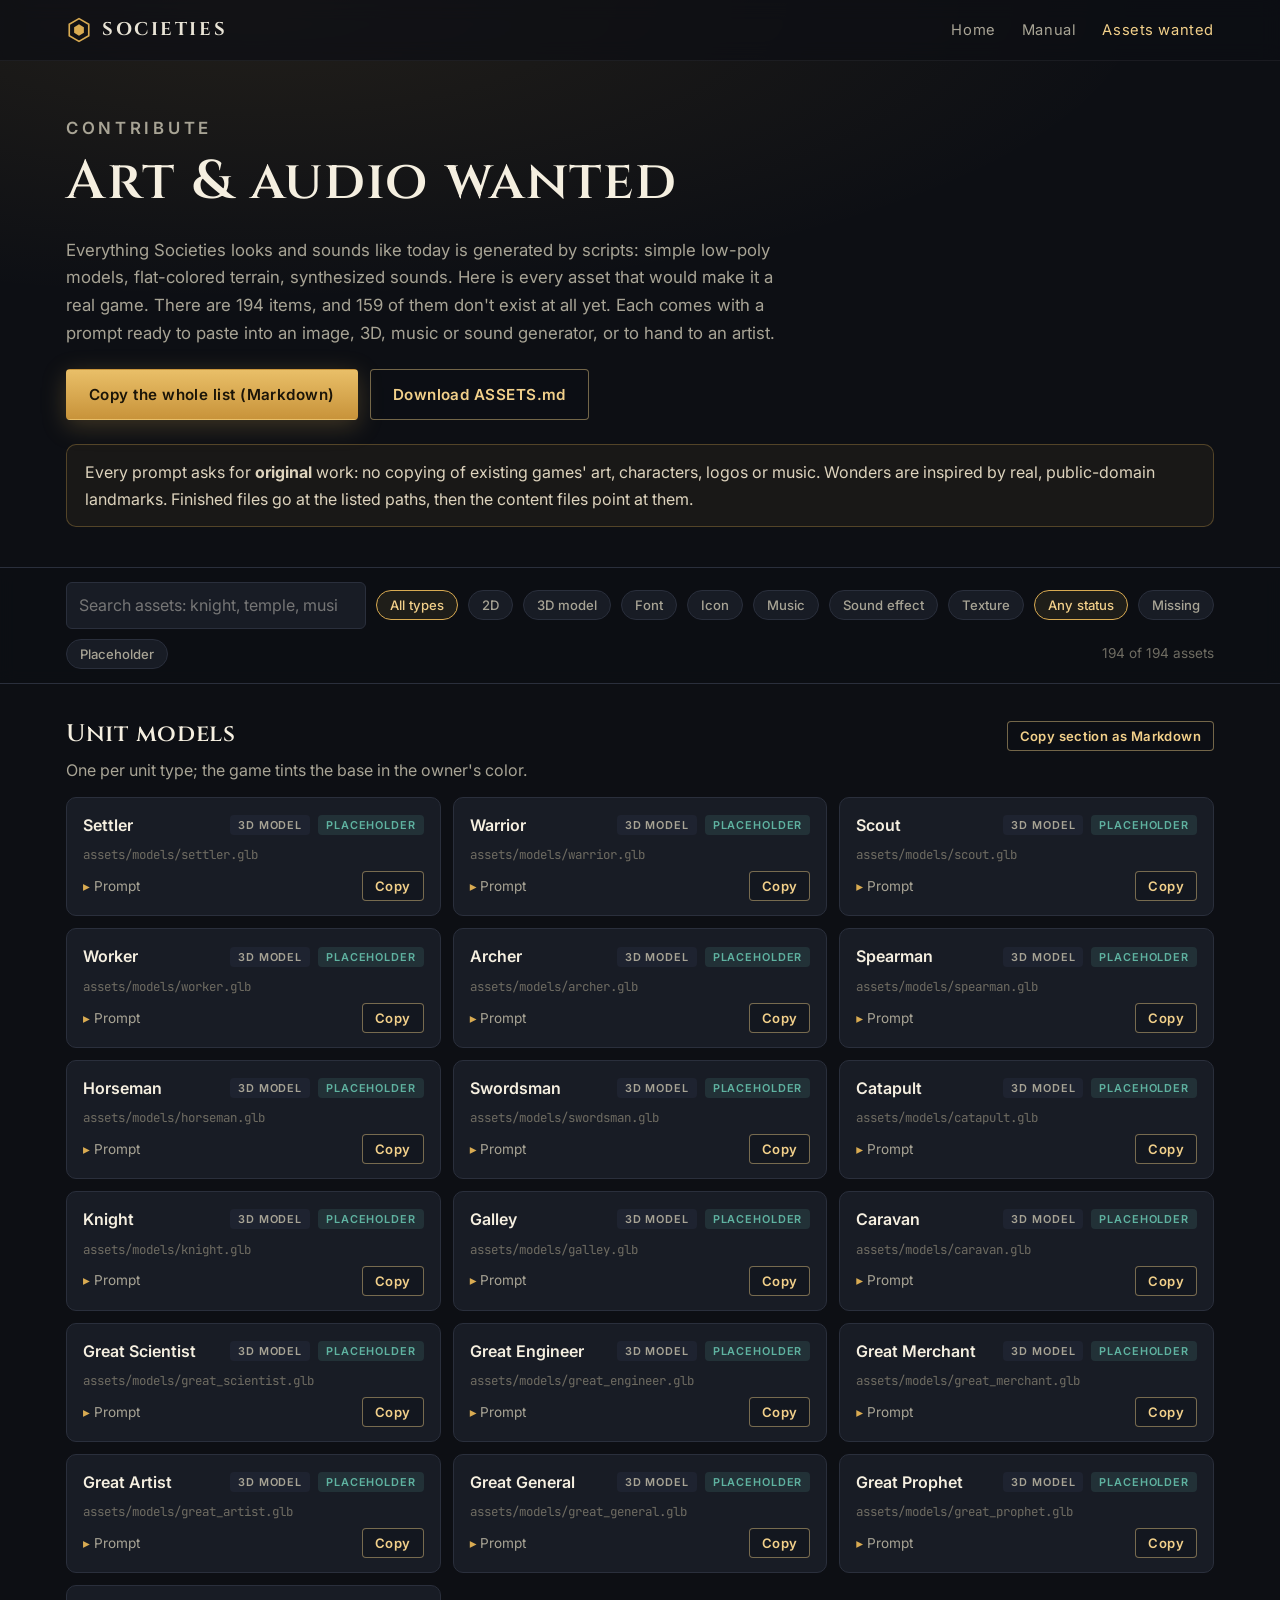
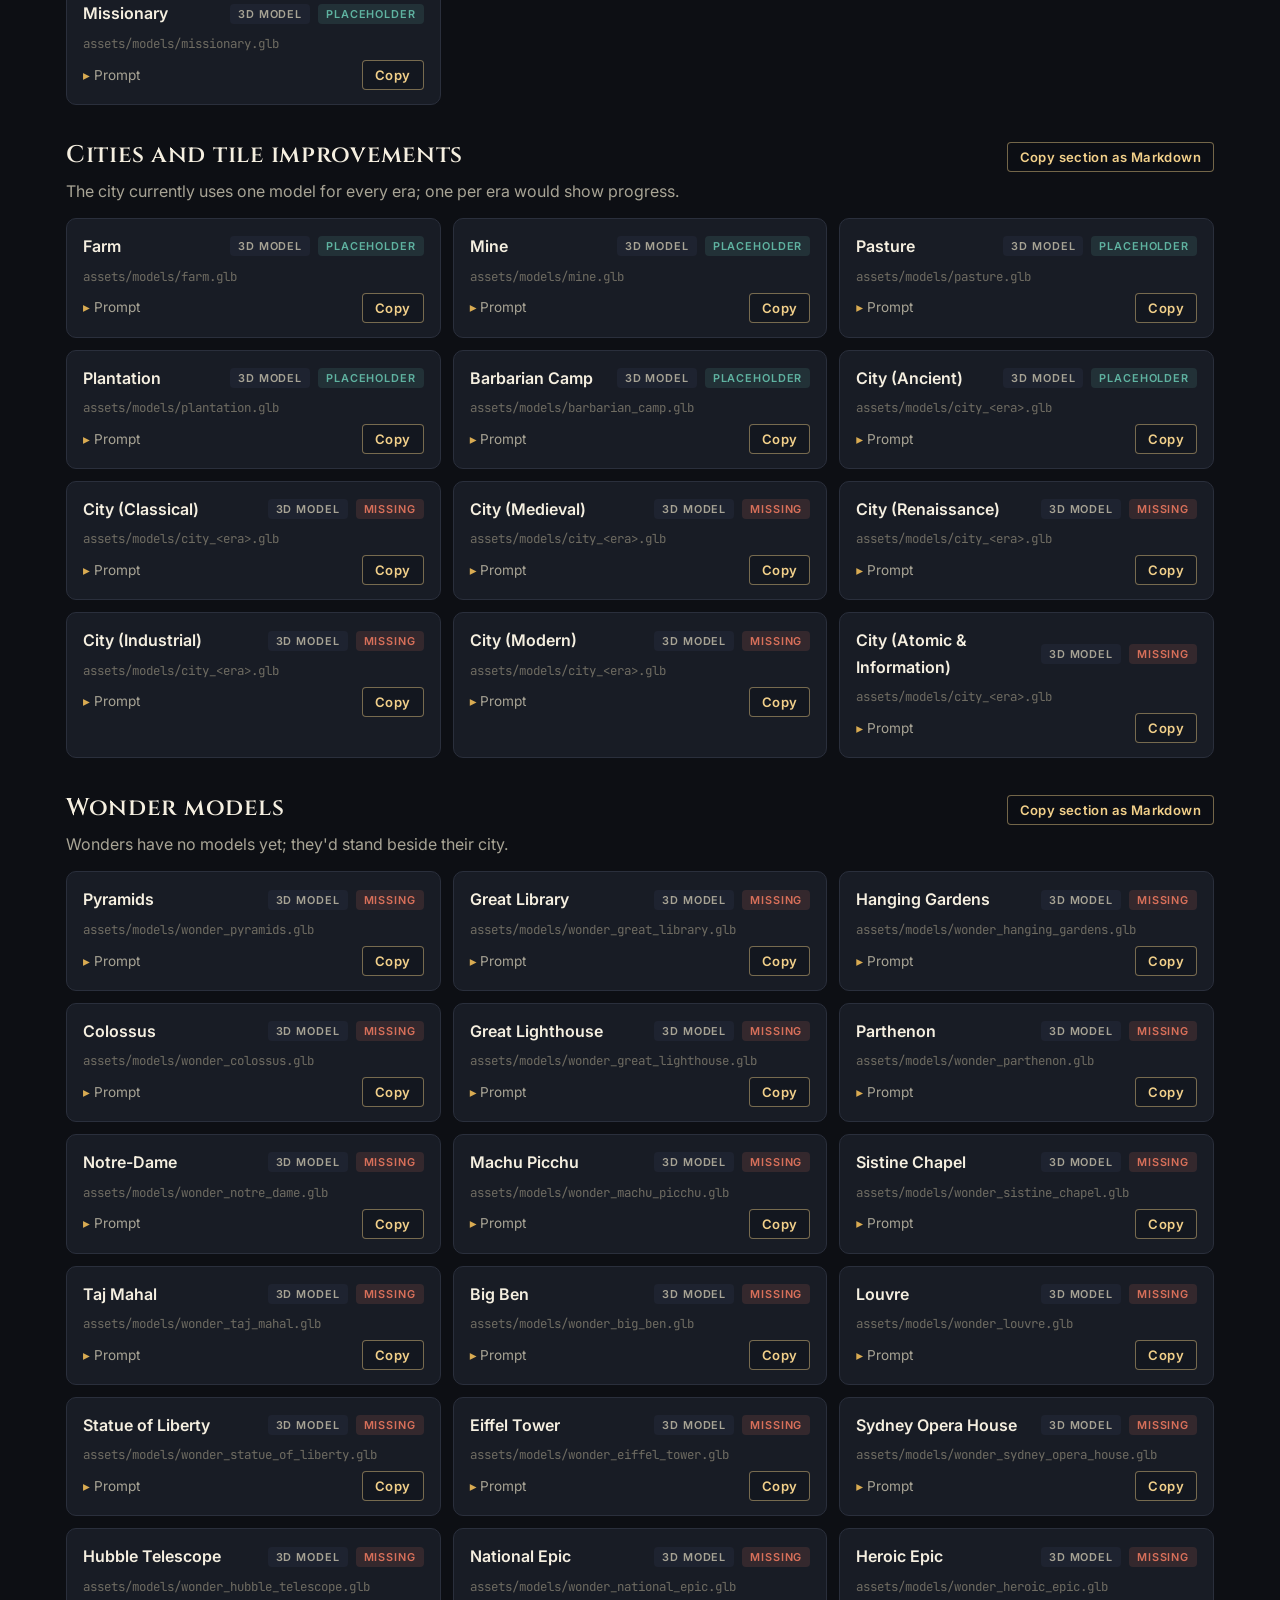
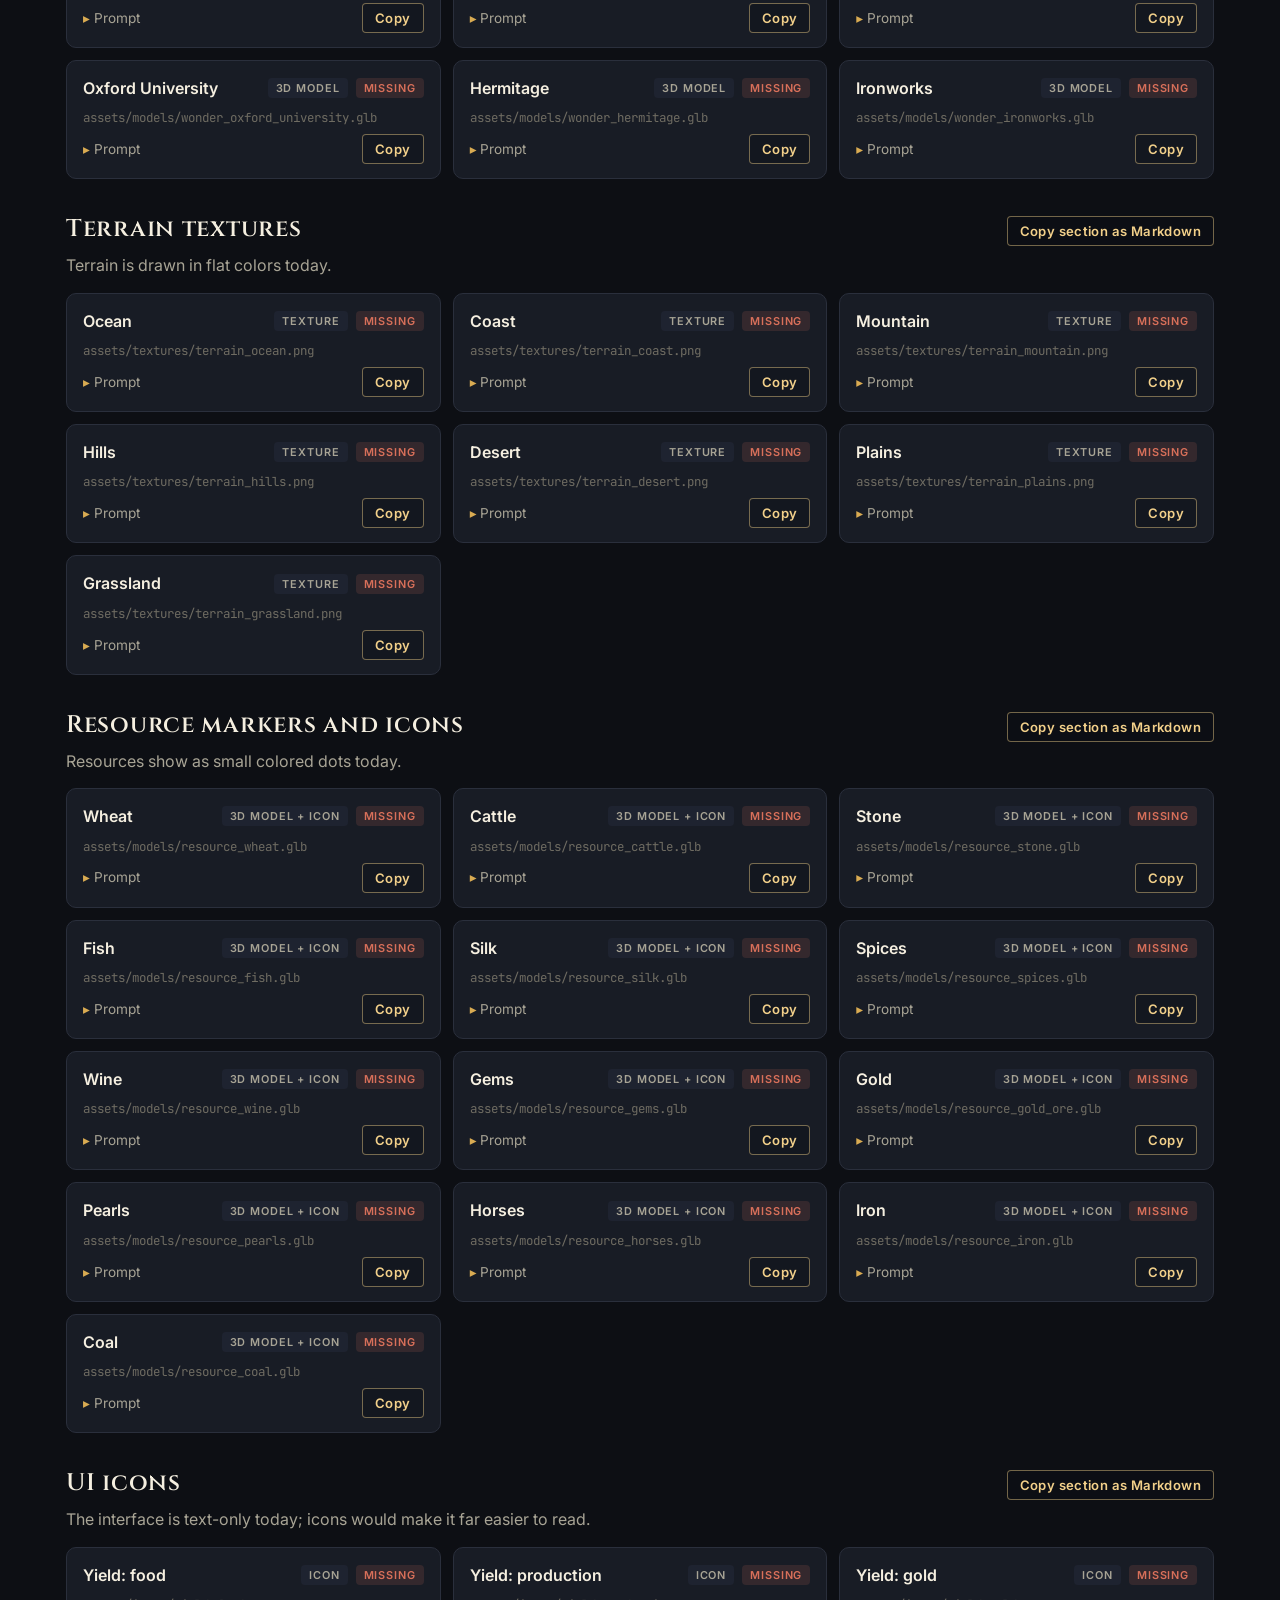
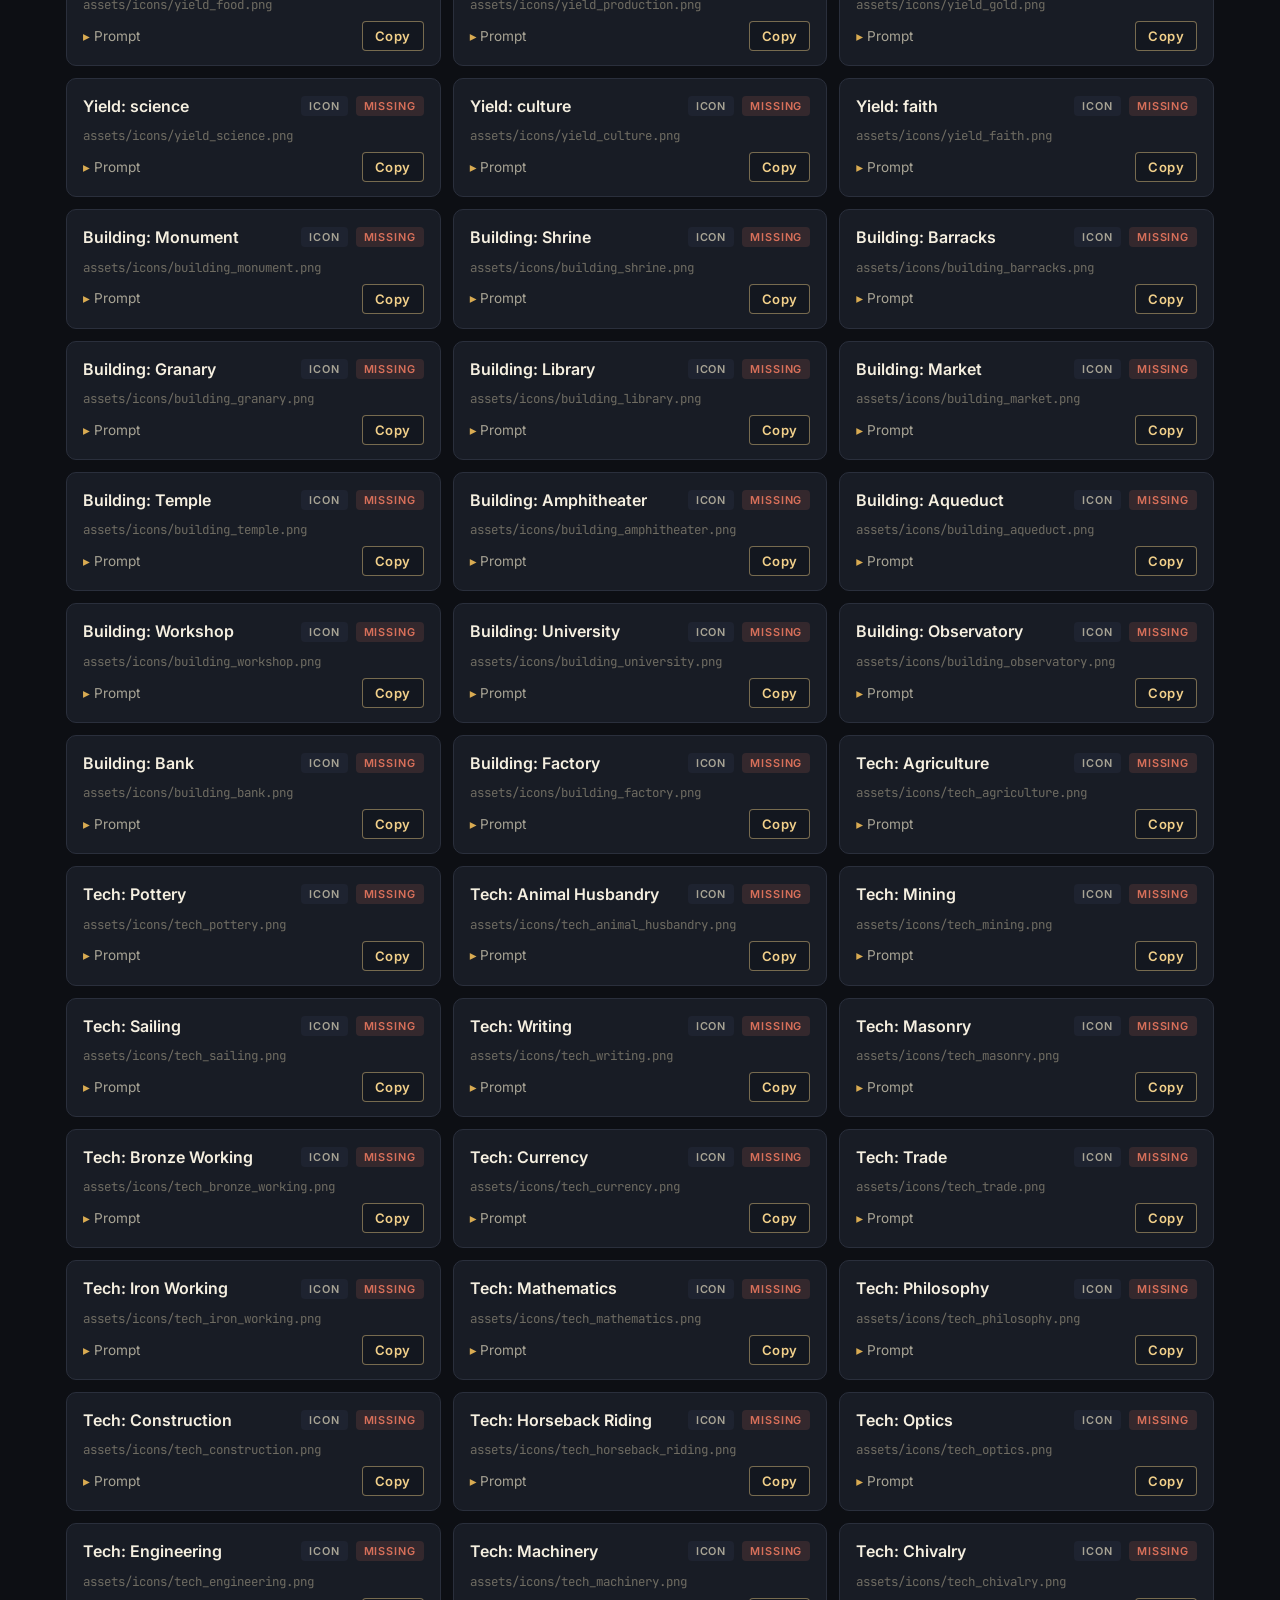
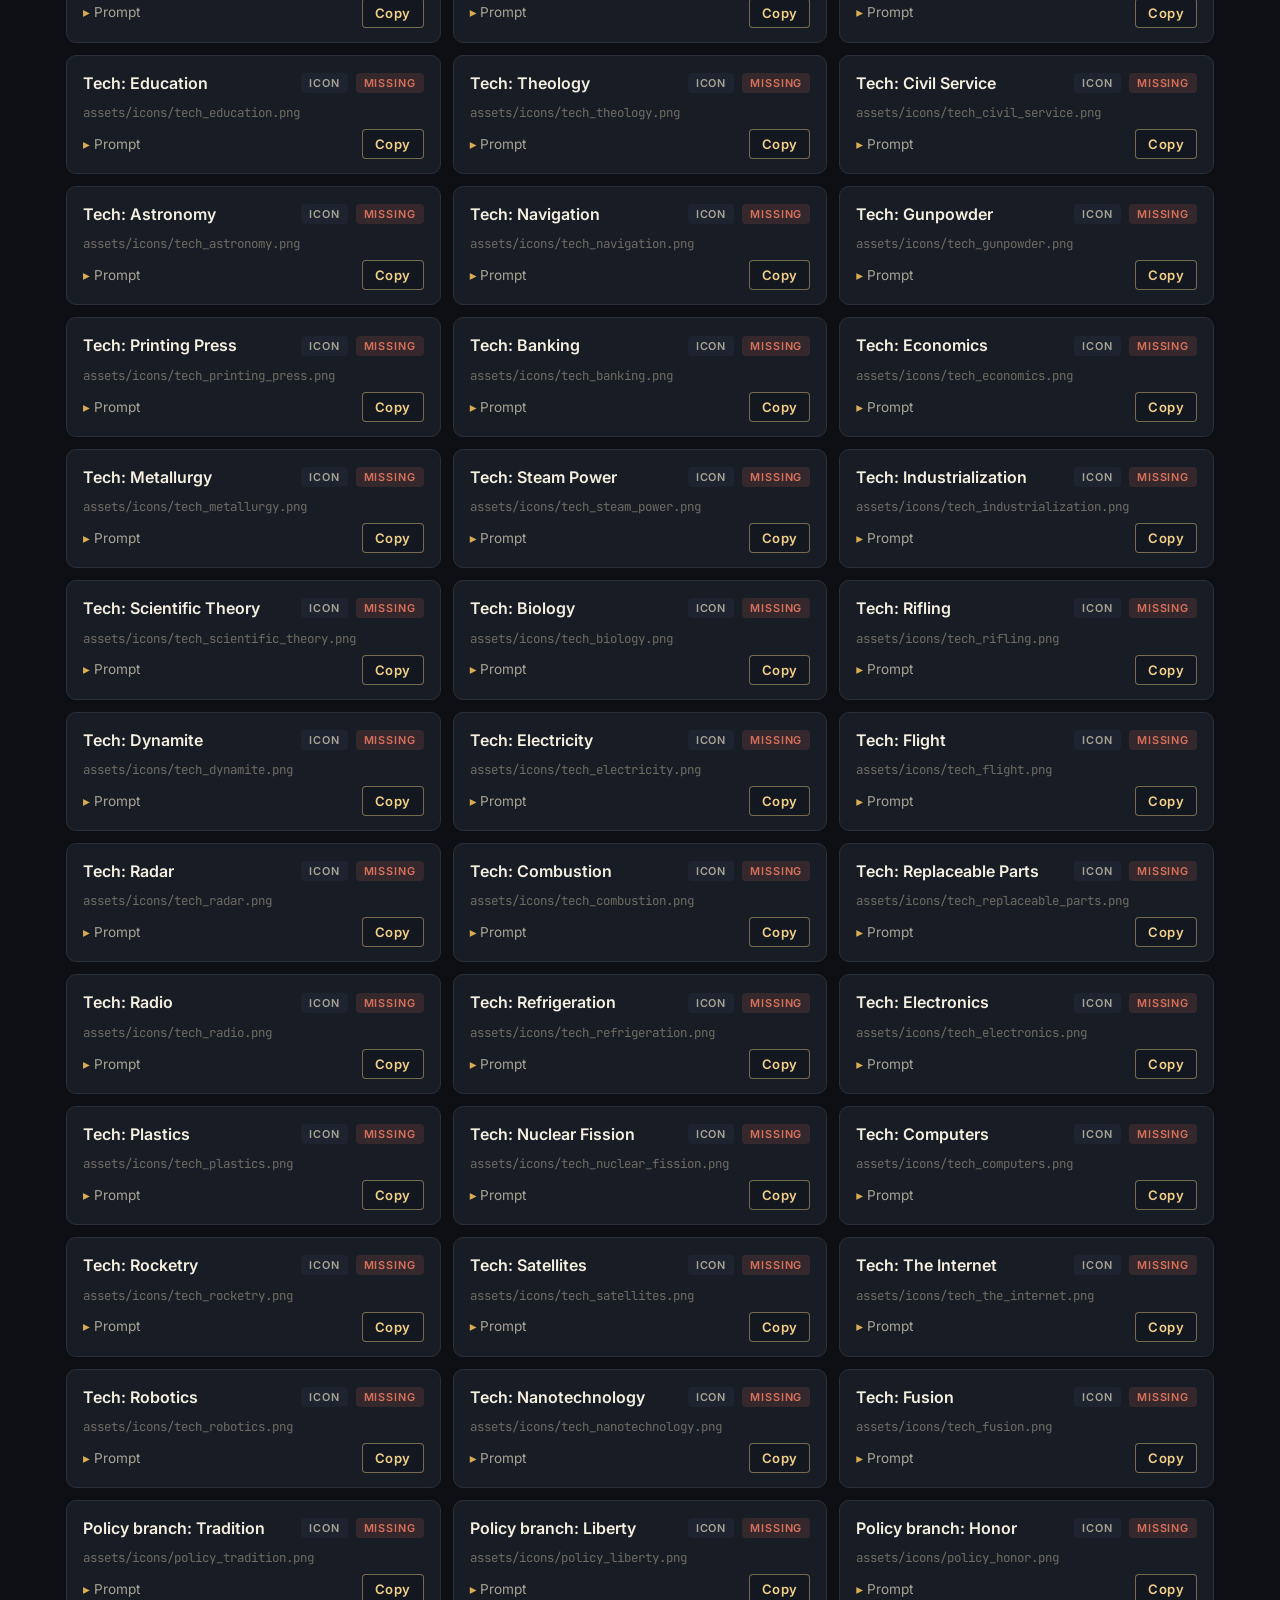
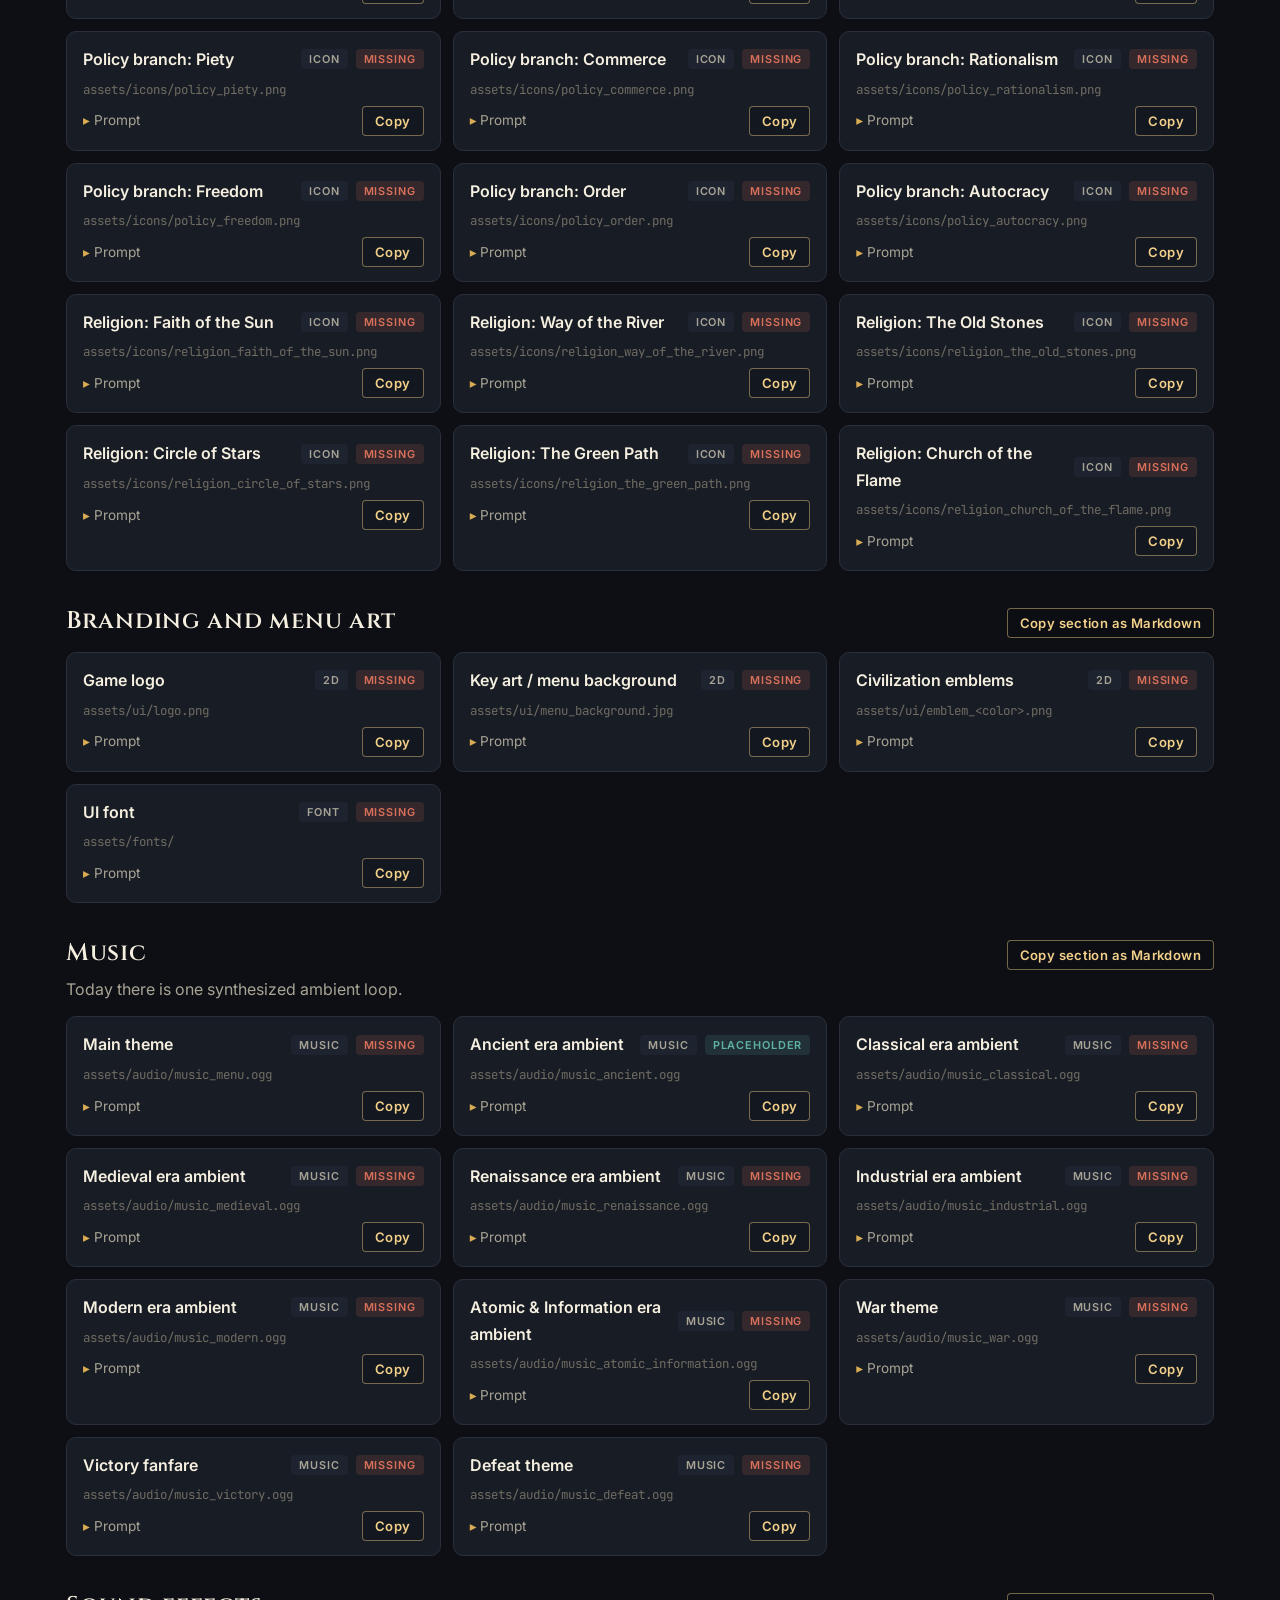
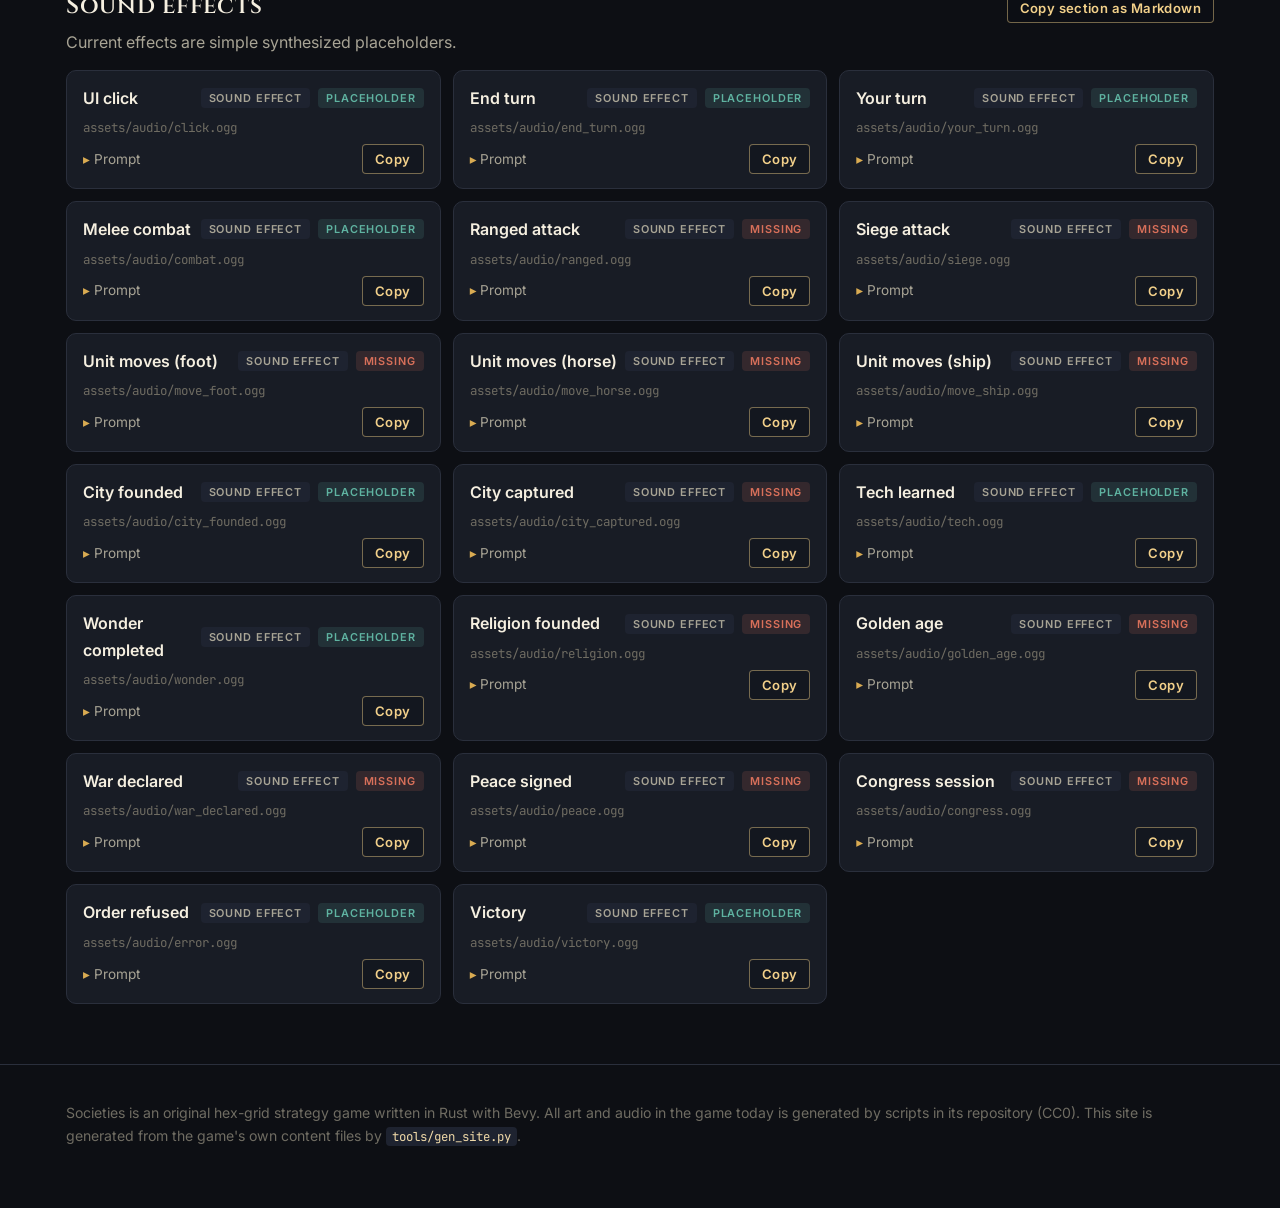
==== assets.html @ 586a3447 "Societies website: landing page, manual, asset list Generated by tools/gen_site.py in the game repos" ====
<!doctype html>
<html lang="en">
<head>
<meta charset="utf-8">
<meta name="viewport" content="width=device-width, initial-scale=1">
<title>Societies — Art &amp; audio wanted</title>
<meta name="description" content="Every art and audio asset Societies needs, with ready-to-paste generation prompts.">
<meta property="og:title" content="Societies — Art &amp; audio wanted">
<meta property="og:description" content="Every art and audio asset Societies needs, with ready-to-paste generation prompts.">
<meta property="og:image" content="images/ingame.jpg">
<link rel="icon" href="data:image/svg+xml,&lt;svg viewBox=&#x27;0 0 32 32&#x27; aria-hidden=&#x27;true&#x27;&gt;&lt;path d=&#x27;M16 2 28 9v14l-12 7L4 23V9z&#x27; fill=&#x27;none&#x27; stroke=&#x27;%23d9ab52&#x27; stroke-width=&#x27;2&#x27;/&gt;&lt;path d=&#x27;M16 9l6 3.5v7L16 23l-6-3.5v-7z&#x27; fill=&#x27;%23d9ab52&#x27;/&gt;&lt;/svg&gt;">
<link rel="preconnect" href="https://fonts.googleapis.com"><link rel="preconnect" href="https://fonts.gstatic.com" crossorigin><link href="https://fonts.googleapis.com/css2?family=Cinzel:wght@500;600;700&family=Inter:wght@400;500;600&family=JetBrains+Mono:wght@400;600&display=swap" rel="stylesheet">
<link rel="stylesheet" href="style.css">
</head>
<body>
<header class="bar"><nav><a class="brand" href="index.html"><svg viewBox="0 0 32 32" aria-hidden="true"><path d="M16 2 28 9v14l-12 7L4 23V9z" fill="none" stroke="#d9ab52" stroke-width="2"/><path d="M16 9l6 3.5v7L16 23l-6-3.5v-7z" fill="#d9ab52"/></svg>SOCIETIES</a><a class="link" href="index.html">Home</a><a class="link" href="manual.html">Manual</a><a class="link here" href="assets.html">Assets wanted</a></nav></header>
<header class="page-head"><div class="wrap"><p class="eyebrow">Contribute</p><h1>Art &amp; audio wanted</h1>
<p>Everything Societies looks and sounds like today is generated by scripts: simple low-poly models, flat-colored
terrain, synthesized sounds. Here is every asset that would make it a real game. There are 194 items, and
159 of them don't exist at all yet. Each comes with a prompt ready to paste into an image, 3D, music or sound
generator, or to hand to an artist.</p>
<div class="cta" style="margin-top:22px"><button class="btn primary" data-copy="md_all">Copy the whole list (Markdown)</button>
<a class="btn ghost" href="ASSETS.md">Download ASSETS.md</a></div>
<div class="note">Every prompt asks for <strong>original</strong> work: no copying of existing games' art,
characters, logos or music. Wonders are inspired by real, public-domain landmarks. Finished files go at the listed
paths, then the content files point at them.</div></div></header>
<textarea id="md_all" readonly hidden># Societies — assets to create

## Unit models

### Settler (3D model) — `assets/models/settler.glb`

Create a 3D game model of a pioneer family&#x27;s covered wagon pulled by an ox, with tools and sacks — the &quot;Settler&quot; unit (a civilian, Ancient era) for a turn-based hex strategy game. Size: about 0.6 units tall, fitting inside a hex tile of radius 1; under 3,000 triangles. Leave a team-color accent (sash, banner or sail) on a separate material named &quot;team&quot; in neutral white so the game can tint it. Style: stylized low-poly, clean flat-shaded or simple hand-painted look, readable from a high three-quarter camera at small size, warm natural palette. Original design: no likeness to any existing game, film or brand, no text or logos. Deliver: glTF 2.0 binary (.glb), Y-up, facing +Z, origin at the center of the base on the ground, PBR metallic-roughness materials, textures at most 1024 px. Save as models/settler.glb.

### Warrior (3D model) — `assets/models/warrior.glb`

Create a 3D game model of an early tribal warrior with a wooden club or spear, hide clothing and a small shield — the &quot;Warrior&quot; unit (a soldier, Ancient era) for a turn-based hex strategy game. Size: about 0.6 units tall, fitting inside a hex tile of radius 1; under 3,000 triangles. Leave a team-color accent (sash, banner or sail) on a separate material named &quot;team&quot; in neutral white so the game can tint it. Style: stylized low-poly, clean flat-shaded or simple hand-painted look, readable from a high three-quarter camera at small size, warm natural palette. Original design: no likeness to any existing game, film or brand, no text or logos. Deliver: glTF 2.0 binary (.glb), Y-up, facing +Z, origin at the center of the base on the ground, PBR metallic-roughness materials, textures at most 1024 px. Save as models/warrior.glb.

### Scout (3D model) — `assets/models/scout.glb`

Create a 3D game model of a light-footed explorer in a hooded cloak with a walking staff — the &quot;Scout&quot; unit (a soldier, Ancient era) for a turn-based hex strategy game. Size: about 0.6 units tall, fitting inside a hex tile of radius 1; under 3,000 triangles. Leave a team-color accent (sash, banner or sail) on a separate material named &quot;team&quot; in neutral white so the game can tint it. Style: stylized low-poly, clean flat-shaded or simple hand-painted look, readable from a high three-quarter camera at small size, warm natural palette. Original design: no likeness to any existing game, film or brand, no text or logos. Deliver: glTF 2.0 binary (.glb), Y-up, facing +Z, origin at the center of the base on the ground, PBR metallic-roughness materials, textures at most 1024 px. Save as models/scout.glb.

### Worker (3D model) — `assets/models/worker.glb`

Create a 3D game model of a laborer in a straw hat carrying a shovel and pickaxe — the &quot;Worker&quot; unit (a civilian, Ancient era) for a turn-based hex strategy game. Size: about 0.6 units tall, fitting inside a hex tile of radius 1; under 3,000 triangles. Leave a team-color accent (sash, banner or sail) on a separate material named &quot;team&quot; in neutral white so the game can tint it. Style: stylized low-poly, clean flat-shaded or simple hand-painted look, readable from a high three-quarter camera at small size, warm natural palette. Original design: no likeness to any existing game, film or brand, no text or logos. Deliver: glTF 2.0 binary (.glb), Y-up, facing +Z, origin at the center of the base on the ground, PBR metallic-roughness materials, textures at most 1024 px. Save as models/worker.glb.

### Archer (3D model) — `assets/models/archer.glb`

Create a 3D game model of an archer with a longbow, quiver and padded tunic — the &quot;Archer&quot; unit (a soldier, Ancient era) for a turn-based hex strategy game. Size: about 0.6 units tall, fitting inside a hex tile of radius 1; under 3,000 triangles. Leave a team-color accent (sash, banner or sail) on a separate material named &quot;team&quot; in neutral white so the game can tint it. Style: stylized low-poly, clean flat-shaded or simple hand-painted look, readable from a high three-quarter camera at small size, warm natural palette. Original design: no likeness to any existing game, film or brand, no text or logos. Deliver: glTF 2.0 binary (.glb), Y-up, facing +Z, origin at the center of the base on the ground, PBR metallic-roughness materials, textures at most 1024 px. Save as models/archer.glb.

### Spearman (3D model) — `assets/models/spearman.glb`

Create a 3D game model of a bronze-age spearman with a round shield, crested helmet and long spear — the &quot;Spearman&quot; unit (a soldier, Ancient era) for a turn-based hex strategy game. Size: about 0.6 units tall, fitting inside a hex tile of radius 1; under 3,000 triangles. Leave a team-color accent (sash, banner or sail) on a separate material named &quot;team&quot; in neutral white so the game can tint it. Style: stylized low-poly, clean flat-shaded or simple hand-painted look, readable from a high three-quarter camera at small size, warm natural palette. Original design: no likeness to any existing game, film or brand, no text or logos. Deliver: glTF 2.0 binary (.glb), Y-up, facing +Z, origin at the center of the base on the ground, PBR metallic-roughness materials, textures at most 1024 px. Save as models/spearman.glb.

### Horseman (3D model) — `assets/models/horseman.glb`

Create a 3D game model of a light cavalry rider on a horse, with a short spear — the &quot;Horseman&quot; unit (a soldier, Classical era) for a turn-based hex strategy game. Size: about 0.6 units tall, fitting inside a hex tile of radius 1; under 3,000 triangles. Leave a team-color accent (sash, banner or sail) on a separate material named &quot;team&quot; in neutral white so the game can tint it. Style: stylized low-poly, clean flat-shaded or simple hand-painted look, readable from a high three-quarter camera at small size, warm natural palette. Original design: no likeness to any existing game, film or brand, no text or logos. Deliver: glTF 2.0 binary (.glb), Y-up, facing +Z, origin at the center of the base on the ground, PBR metallic-roughness materials, textures at most 1024 px. Save as models/horseman.glb.

### Swordsman (3D model) — `assets/models/swordsman.glb`

Create a 3D game model of an iron-age swordsman with a tall shield, mail and short sword — the &quot;Swordsman&quot; unit (a soldier, Classical era) for a turn-based hex strategy game. Size: about 0.6 units tall, fitting inside a hex tile of radius 1; under 3,000 triangles. Leave a team-color accent (sash, banner or sail) on a separate material named &quot;team&quot; in neutral white so the game can tint it. Style: stylized low-poly, clean flat-shaded or simple hand-painted look, readable from a high three-quarter camera at small size, warm natural palette. Original design: no likeness to any existing game, film or brand, no text or logos. Deliver: glTF 2.0 binary (.glb), Y-up, facing +Z, origin at the center of the base on the ground, PBR metallic-roughness materials, textures at most 1024 px. Save as models/swordsman.glb.

### Catapult (3D model) — `assets/models/catapult.glb`

Create a 3D game model of a wooden torsion catapult on wheels — the &quot;Catapult&quot; unit (a soldier, Classical era) for a turn-based hex strategy game. Size: about 0.6 units tall, fitting inside a hex tile of radius 1; under 3,000 triangles. Leave a team-color accent (sash, banner or sail) on a separate material named &quot;team&quot; in neutral white so the game can tint it. Style: stylized low-poly, clean flat-shaded or simple hand-painted look, readable from a high three-quarter camera at small size, warm natural palette. Original design: no likeness to any existing game, film or brand, no text or logos. Deliver: glTF 2.0 binary (.glb), Y-up, facing +Z, origin at the center of the base on the ground, PBR metallic-roughness materials, textures at most 1024 px. Save as models/catapult.glb.

### Knight (3D model) — `assets/models/knight.glb`

Create a 3D game model of an armored medieval knight on a barded horse with a lance and pennant — the &quot;Knight&quot; unit (a soldier, Medieval era) for a turn-based hex strategy game. Size: about 0.6 units tall, fitting inside a hex tile of radius 1; under 3,000 triangles. Leave a team-color accent (sash, banner or sail) on a separate material named &quot;team&quot; in neutral white so the game can tint it. Style: stylized low-poly, clean flat-shaded or simple hand-painted look, readable from a high three-quarter camera at small size, warm natural palette. Original design: no likeness to any existing game, film or brand, no text or logos. Deliver: glTF 2.0 binary (.glb), Y-up, facing +Z, origin at the center of the base on the ground, PBR metallic-roughness materials, textures at most 1024 px. Save as models/knight.glb.

### Galley (3D model) — `assets/models/galley.glb`

Create a 3D game model of an ancient oared galley with a single square sail — the &quot;Galley&quot; unit (a ship, Ancient era) for a turn-based hex strategy game. Size: about 0.6 units tall, fitting inside a hex tile of radius 1; under 3,000 triangles. Leave a team-color accent (sash, banner or sail) on a separate material named &quot;team&quot; in neutral white so the game can tint it. Style: stylized low-poly, clean flat-shaded or simple hand-painted look, readable from a high three-quarter camera at small size, warm natural palette. Original design: no likeness to any existing game, film or brand, no text or logos. Deliver: glTF 2.0 binary (.glb), Y-up, facing +Z, origin at the center of the base on the ground, PBR metallic-roughness materials, textures at most 1024 px. Save as models/galley.glb.

### Caravan (3D model) — `assets/models/caravan.glb`

Create a 3D game model of a trader leading a pack camel or donkey loaded with goods — the &quot;Caravan&quot; unit (a civilian, Classical era) for a turn-based hex strategy game. Size: about 0.6 units tall, fitting inside a hex tile of radius 1; under 3,000 triangles. Leave a team-color accent (sash, banner or sail) on a separate material named &quot;team&quot; in neutral white so the game can tint it. Style: stylized low-poly, clean flat-shaded or simple hand-painted look, readable from a high three-quarter camera at small size, warm natural palette. Original design: no likeness to any existing game, film or brand, no text or logos. Deliver: glTF 2.0 binary (.glb), Y-up, facing +Z, origin at the center of the base on the ground, PBR metallic-roughness materials, textures at most 1024 px. Save as models/caravan.glb.

### Great Scientist (3D model) — `assets/models/great_scientist.glb`

Create a 3D game model of a robed scholar holding a scroll and a lens — the &quot;Great Scientist&quot; unit (a civilian, Ancient era) for a turn-based hex strategy game. Size: about 0.6 units tall, fitting inside a hex tile of radius 1; under 3,000 triangles. Leave a team-color accent (sash, banner or sail) on a separate material named &quot;team&quot; in neutral white so the game can tint it. Style: stylized low-poly, clean flat-shaded or simple hand-painted look, readable from a high three-quarter camera at small size, warm natural palette. Original design: no likeness to any existing game, film or brand, no text or logos. Deliver: glTF 2.0 binary (.glb), Y-up, facing +Z, origin at the center of the base on the ground, PBR metallic-roughness materials, textures at most 1024 px. Save as models/great_scientist.glb.

### Great Engineer (3D model) — `assets/models/great_engineer.glb`

Create a 3D game model of an engineer with a hammer, plans and a large gear — the &quot;Great Engineer&quot; unit (a civilian, Ancient era) for a turn-based hex strategy game. Size: about 0.6 units tall, fitting inside a hex tile of radius 1; under 3,000 triangles. Leave a team-color accent (sash, banner or sail) on a separate material named &quot;team&quot; in neutral white so the game can tint it. Style: stylized low-poly, clean flat-shaded or simple hand-painted look, readable from a high three-quarter camera at small size, warm natural palette. Original design: no likeness to any existing game, film or brand, no text or logos. Deliver: glTF 2.0 binary (.glb), Y-up, facing +Z, origin at the center of the base on the ground, PBR metallic-roughness materials, textures at most 1024 px. Save as models/great_engineer.glb.

### Great Merchant (3D model) — `assets/models/great_merchant.glb`

Create a 3D game model of a richly dressed merchant with a chest of coins — the &quot;Great Merchant&quot; unit (a civilian, Ancient era) for a turn-based hex strategy game. Size: about 0.6 units tall, fitting inside a hex tile of radius 1; under 3,000 triangles. Leave a team-color accent (sash, banner or sail) on a separate material named &quot;team&quot; in neutral white so the game can tint it. Style: stylized low-poly, clean flat-shaded or simple hand-painted look, readable from a high three-quarter camera at small size, warm natural palette. Original design: no likeness to any existing game, film or brand, no text or logos. Deliver: glTF 2.0 binary (.glb), Y-up, facing +Z, origin at the center of the base on the ground, PBR metallic-roughness materials, textures at most 1024 px. Save as models/great_merchant.glb.

### Great Artist (3D model) — `assets/models/great_artist.glb`

Create a 3D game model of a painter with a beret, palette and small easel — the &quot;Great Artist&quot; unit (a civilian, Ancient era) for a turn-based hex strategy game. Size: about 0.6 units tall, fitting inside a hex tile of radius 1; under 3,000 triangles. Leave a team-color accent (sash, banner or sail) on a separate material named &quot;team&quot; in neutral white so the game can tint it. Style: stylized low-poly, clean flat-shaded or simple hand-painted look, readable from a high three-quarter camera at small size, warm natural palette. Original design: no likeness to any existing game, film or brand, no text or logos. Deliver: glTF 2.0 binary (.glb), Y-up, facing +Z, origin at the center of the base on the ground, PBR metallic-roughness materials, textures at most 1024 px. Save as models/great_artist.glb.

### Great General (3D model) — `assets/models/great_general.glb`

Create a 3D game model of a mounted general with a banner and a plumed hat — the &quot;Great General&quot; unit (a civilian, Ancient era) for a turn-based hex strategy game. Size: about 0.6 units tall, fitting inside a hex tile of radius 1; under 3,000 triangles. Leave a team-color accent (sash, banner or sail) on a separate material named &quot;team&quot; in neutral white so the game can tint it. Style: stylized low-poly, clean flat-shaded or simple hand-painted look, readable from a high three-quarter camera at small size, warm natural palette. Original design: no likeness to any existing game, film or brand, no text or logos. Deliver: glTF 2.0 binary (.glb), Y-up, facing +Z, origin at the center of the base on the ground, PBR metallic-roughness materials, textures at most 1024 px. Save as models/great_general.glb.

### Great Prophet (3D model) — `assets/models/great_prophet.glb`

Create a 3D game model of a prophet in white robes with a staff and a soft halo — the &quot;Great Prophet&quot; unit (a civilian, Ancient era) for a turn-based hex strategy game. Size: about 0.6 units tall, fitting inside a hex tile of radius 1; under 3,000 triangles. Leave a team-color accent (sash, banner or sail) on a separate material named &quot;team&quot; in neutral white so the game can tint it. Style: stylized low-poly, clean flat-shaded or simple hand-painted look, readable from a high three-quarter camera at small size, warm natural palette. Original design: no likeness to any existing game, film or brand, no text or logos. Deliver: glTF 2.0 binary (.glb), Y-up, facing +Z, origin at the center of the base on the ground, PBR metallic-roughness materials, textures at most 1024 px. Save as models/great_prophet.glb.

### Missionary (3D model) — `assets/models/missionary.glb`

Create a 3D game model of a robed missionary carrying a book and a walking staff — the &quot;Missionary&quot; unit (a civilian, Ancient era) for a turn-based hex strategy game. Size: about 0.6 units tall, fitting inside a hex tile of radius 1; under 3,000 triangles. Leave a team-color accent (sash, banner or sail) on a separate material named &quot;team&quot; in neutral white so the game can tint it. Style: stylized low-poly, clean flat-shaded or simple hand-painted look, readable from a high three-quarter camera at small size, warm natural palette. Original design: no likeness to any existing game, film or brand, no text or logos. Deliver: glTF 2.0 binary (.glb), Y-up, facing +Z, origin at the center of the base on the ground, PBR metallic-roughness materials, textures at most 1024 px. Save as models/missionary.glb.

## Cities and tile improvements

### Farm (3D model) — `assets/models/farm.glb`

Create a 3D tile decoration for a &quot;Farm&quot; (a farm improvement on farmland or wilderness) for a hex strategy game. It sits on a flat hex tile of radius 1 (keep within radius 0.85), at most 0.35 units tall, under 2,000 triangles, readable from above. Style: stylized low-poly, clean flat-shaded or simple hand-painted look, readable from a high three-quarter camera at small size, warm natural palette. Original design: no likeness to any existing game, film or brand, no text or logos. Deliver: glTF 2.0 binary (.glb), Y-up, facing +Z, origin at the center of the base on the ground, PBR metallic-roughness materials, textures at most 1024 px. Save as models/farm.glb.

### Mine (3D model) — `assets/models/mine.glb`

Create a 3D tile decoration for a &quot;Mine&quot; (a mine improvement on farmland or wilderness) for a hex strategy game. It sits on a flat hex tile of radius 1 (keep within radius 0.85), at most 0.35 units tall, under 2,000 triangles, readable from above. Style: stylized low-poly, clean flat-shaded or simple hand-painted look, readable from a high three-quarter camera at small size, warm natural palette. Original design: no likeness to any existing game, film or brand, no text or logos. Deliver: glTF 2.0 binary (.glb), Y-up, facing +Z, origin at the center of the base on the ground, PBR metallic-roughness materials, textures at most 1024 px. Save as models/mine.glb.

### Pasture (3D model) — `assets/models/pasture.glb`

Create a 3D tile decoration for a &quot;Pasture&quot; (a pasture improvement on farmland or wilderness) for a hex strategy game. It sits on a flat hex tile of radius 1 (keep within radius 0.85), at most 0.35 units tall, under 2,000 triangles, readable from above. Style: stylized low-poly, clean flat-shaded or simple hand-painted look, readable from a high three-quarter camera at small size, warm natural palette. Original design: no likeness to any existing game, film or brand, no text or logos. Deliver: glTF 2.0 binary (.glb), Y-up, facing +Z, origin at the center of the base on the ground, PBR metallic-roughness materials, textures at most 1024 px. Save as models/pasture.glb.

### Plantation (3D model) — `assets/models/plantation.glb`

Create a 3D tile decoration for a &quot;Plantation&quot; (a plantation improvement on farmland or wilderness) for a hex strategy game. It sits on a flat hex tile of radius 1 (keep within radius 0.85), at most 0.35 units tall, under 2,000 triangles, readable from above. Style: stylized low-poly, clean flat-shaded or simple hand-painted look, readable from a high three-quarter camera at small size, warm natural palette. Original design: no likeness to any existing game, film or brand, no text or logos. Deliver: glTF 2.0 binary (.glb), Y-up, facing +Z, origin at the center of the base on the ground, PBR metallic-roughness materials, textures at most 1024 px. Save as models/plantation.glb.

### Barbarian Camp (3D model) — `assets/models/barbarian_camp.glb`

Create a 3D tile decoration for a &quot;Barbarian Camp&quot; (a barbarian encampment of hide tents around a fire) for a hex strategy game. It sits on a flat hex tile of radius 1 (keep within radius 0.85), at most 0.35 units tall, under 2,000 triangles, readable from above. Style: stylized low-poly, clean flat-shaded or simple hand-painted look, readable from a high three-quarter camera at small size, warm natural palette. Original design: no likeness to any existing game, film or brand, no text or logos. Deliver: glTF 2.0 binary (.glb), Y-up, facing +Z, origin at the center of the base on the ground, PBR metallic-roughness materials, textures at most 1024 px. Save as models/barbarian_camp.glb.

### City (Ancient) (3D model) — `assets/models/city_&lt;era&gt;.glb`

Create a 3D model of a small Ancient-era city for a hex strategy game: a cluster of 6–10 buildings typical of that era (houses, a landmark, walls or streets as fitting) on a hex tile of radius 1 (keep within 0.9), at most 0.5 units tall, under 6,000 triangles. Leave roof or flag accents on a material named &quot;team&quot; in neutral white. Style: stylized low-poly, clean flat-shaded or simple hand-painted look, readable from a high three-quarter camera at small size, warm natural palette. Original design: no likeness to any existing game, film or brand, no text or logos. Deliver: glTF 2.0 binary (.glb), Y-up, facing +Z, origin at the center of the base on the ground, PBR metallic-roughness materials, textures at most 1024 px. Save as models/city_ancient.glb.

### City (Classical) (3D model) — `assets/models/city_&lt;era&gt;.glb`

Create a 3D model of a small Classical-era city for a hex strategy game: a cluster of 6–10 buildings typical of that era (houses, a landmark, walls or streets as fitting) on a hex tile of radius 1 (keep within 0.9), at most 0.5 units tall, under 6,000 triangles. Leave roof or flag accents on a material named &quot;team&quot; in neutral white. Style: stylized low-poly, clean flat-shaded or simple hand-painted look, readable from a high three-quarter camera at small size, warm natural palette. Original design: no likeness to any existing game, film or brand, no text or logos. Deliver: glTF 2.0 binary (.glb), Y-up, facing +Z, origin at the center of the base on the ground, PBR metallic-roughness materials, textures at most 1024 px. Save as models/city_classical.glb.

### City (Medieval) (3D model) — `assets/models/city_&lt;era&gt;.glb`

Create a 3D model of a small Medieval-era city for a hex strategy game: a cluster of 6–10 buildings typical of that era (houses, a landmark, walls or streets as fitting) on a hex tile of radius 1 (keep within 0.9), at most 0.5 units tall, under 6,000 triangles. Leave roof or flag accents on a material named &quot;team&quot; in neutral white. Style: stylized low-poly, clean flat-shaded or simple hand-painted look, readable from a high three-quarter camera at small size, warm natural palette. Original design: no likeness to any existing game, film or brand, no text or logos. Deliver: glTF 2.0 binary (.glb), Y-up, facing +Z, origin at the center of the base on the ground, PBR metallic-roughness materials, textures at most 1024 px. Save as models/city_medieval.glb.

### City (Renaissance) (3D model) — `assets/models/city_&lt;era&gt;.glb`

Create a 3D model of a small Renaissance-era city for a hex strategy game: a cluster of 6–10 buildings typical of that era (houses, a landmark, walls or streets as fitting) on a hex tile of radius 1 (keep within 0.9), at most 0.5 units tall, under 6,000 triangles. Leave roof or flag accents on a material named &quot;team&quot; in neutral white. Style: stylized low-poly, clean flat-shaded or simple hand-painted look, readable from a high three-quarter camera at small size, warm natural palette. Original design: no likeness to any existing game, film or brand, no text or logos. Deliver: glTF 2.0 binary (.glb), Y-up, facing +Z, origin at the center of the base on the ground, PBR metallic-roughness materials, textures at most 1024 px. Save as models/city_renaissance.glb.

### City (Industrial) (3D model) — `assets/models/city_&lt;era&gt;.glb`

Create a 3D model of a small Industrial-era city for a hex strategy game: a cluster of 6–10 buildings typical of that era (houses, a landmark, walls or streets as fitting) on a hex tile of radius 1 (keep within 0.9), at most 0.5 units tall, under 6,000 triangles. Leave roof or flag accents on a material named &quot;team&quot; in neutral white. Style: stylized low-poly, clean flat-shaded or simple hand-painted look, readable from a high three-quarter camera at small size, warm natural palette. Original design: no likeness to any existing game, film or brand, no text or logos. Deliver: glTF 2.0 binary (.glb), Y-up, facing +Z, origin at the center of the base on the ground, PBR metallic-roughness materials, textures at most 1024 px. Save as models/city_industrial.glb.

### City (Modern) (3D model) — `assets/models/city_&lt;era&gt;.glb`

Create a 3D model of a small Modern-era city for a hex strategy game: a cluster of 6–10 buildings typical of that era (houses, a landmark, walls or streets as fitting) on a hex tile of radius 1 (keep within 0.9), at most 0.5 units tall, under 6,000 triangles. Leave roof or flag accents on a material named &quot;team&quot; in neutral white. Style: stylized low-poly, clean flat-shaded or simple hand-painted look, readable from a high three-quarter camera at small size, warm natural palette. Original design: no likeness to any existing game, film or brand, no text or logos. Deliver: glTF 2.0 binary (.glb), Y-up, facing +Z, origin at the center of the base on the ground, PBR metallic-roughness materials, textures at most 1024 px. Save as models/city_modern.glb.

### City (Atomic &amp; Information) (3D model) — `assets/models/city_&lt;era&gt;.glb`

Create a 3D model of a small Atomic &amp; Information-era city for a hex strategy game: a cluster of 6–10 buildings typical of that era (houses, a landmark, walls or streets as fitting) on a hex tile of radius 1 (keep within 0.9), at most 0.5 units tall, under 6,000 triangles. Leave roof or flag accents on a material named &quot;team&quot; in neutral white. Style: stylized low-poly, clean flat-shaded or simple hand-painted look, readable from a high three-quarter camera at small size, warm natural palette. Original design: no likeness to any existing game, film or brand, no text or logos. Deliver: glTF 2.0 binary (.glb), Y-up, facing +Z, origin at the center of the base on the ground, PBR metallic-roughness materials, textures at most 1024 px. Save as models/city_atomic_information.glb.

## Wonder models

### Pyramids (3D model) — `assets/models/wonder_pyramids.glb`

Create a 3D landmark model of massive stepped stone pyramids in the desert, inspired by the real-world Pyramids, for a hex strategy game (shown on its city&#x27;s tile). Fit within a hex tile of radius 1, at most 0.8 units tall, under 8,000 triangles; a faithful but simplified silhouette. Style: stylized low-poly, clean flat-shaded or simple hand-painted look, readable from a high three-quarter camera at small size, warm natural palette. Original design: no likeness to any existing game, film or brand, no text or logos. Deliver: glTF 2.0 binary (.glb), Y-up, facing +Z, origin at the center of the base on the ground, PBR metallic-roughness materials, textures at most 1024 px. Save as models/wonder_pyramids.glb.

### Great Library (3D model) — `assets/models/wonder_great_library.glb`

Create a 3D landmark model of a colonnaded ancient library with scroll shelves, inspired by the real-world Great Library, for a hex strategy game (shown on its city&#x27;s tile). Fit within a hex tile of radius 1, at most 0.8 units tall, under 8,000 triangles; a faithful but simplified silhouette. Style: stylized low-poly, clean flat-shaded or simple hand-painted look, readable from a high three-quarter camera at small size, warm natural palette. Original design: no likeness to any existing game, film or brand, no text or logos. Deliver: glTF 2.0 binary (.glb), Y-up, facing +Z, origin at the center of the base on the ground, PBR metallic-roughness materials, textures at most 1024 px. Save as models/wonder_great_library.glb.

### Hanging Gardens (3D model) — `assets/models/wonder_hanging_gardens.glb`

Create a 3D landmark model of terraced gardens overflowing with greenery, inspired by the real-world Hanging Gardens, for a hex strategy game (shown on its city&#x27;s tile). Fit within a hex tile of radius 1, at most 0.8 units tall, under 8,000 triangles; a faithful but simplified silhouette. Style: stylized low-poly, clean flat-shaded or simple hand-painted look, readable from a high three-quarter camera at small size, warm natural palette. Original design: no likeness to any existing game, film or brand, no text or logos. Deliver: glTF 2.0 binary (.glb), Y-up, facing +Z, origin at the center of the base on the ground, PBR metallic-roughness materials, textures at most 1024 px. Save as models/wonder_hanging_gardens.glb.

### Colossus (3D model) — `assets/models/wonder_colossus.glb`

Create a 3D landmark model of a giant bronze statue straddling a harbor, inspired by the real-world Colossus, for a hex strategy game (shown on its city&#x27;s tile). Fit within a hex tile of radius 1, at most 0.8 units tall, under 8,000 triangles; a faithful but simplified silhouette. Style: stylized low-poly, clean flat-shaded or simple hand-painted look, readable from a high three-quarter camera at small size, warm natural palette. Original design: no likeness to any existing game, film or brand, no text or logos. Deliver: glTF 2.0 binary (.glb), Y-up, facing +Z, origin at the center of the base on the ground, PBR metallic-roughness materials, textures at most 1024 px. Save as models/wonder_colossus.glb.

### Great Lighthouse (3D model) — `assets/models/wonder_great_lighthouse.glb`

Create a 3D landmark model of a tall stone lighthouse with a fire at the top, inspired by the real-world Great Lighthouse, for a hex strategy game (shown on its city&#x27;s tile). Fit within a hex tile of radius 1, at most 0.8 units tall, under 8,000 triangles; a faithful but simplified silhouette. Style: stylized low-poly, clean flat-shaded or simple hand-painted look, readable from a high three-quarter camera at small size, warm natural palette. Original design: no likeness to any existing game, film or brand, no text or logos. Deliver: glTF 2.0 binary (.glb), Y-up, facing +Z, origin at the center of the base on the ground, PBR metallic-roughness materials, textures at most 1024 px. Save as models/wonder_great_lighthouse.glb.

### Parthenon (3D model) — `assets/models/wonder_parthenon.glb`

Create a 3D landmark model of a white marble temple with a columned facade, inspired by the real-world Parthenon, for a hex strategy game (shown on its city&#x27;s tile). Fit within a hex tile of radius 1, at most 0.8 units tall, under 8,000 triangles; a faithful but simplified silhouette. Style: stylized low-poly, clean flat-shaded or simple hand-painted look, readable from a high three-quarter camera at small size, warm natural palette. Original design: no likeness to any existing game, film or brand, no text or logos. Deliver: glTF 2.0 binary (.glb), Y-up, facing +Z, origin at the center of the base on the ground, PBR metallic-roughness materials, textures at most 1024 px. Save as models/wonder_parthenon.glb.

### Notre-Dame (3D model) — `assets/models/wonder_notre_dame.glb`

Create a 3D landmark model of a Gothic cathedral with twin towers and a rose window, inspired by the real-world Notre-Dame, for a hex strategy game (shown on its city&#x27;s tile). Fit within a hex tile of radius 1, at most 0.8 units tall, under 8,000 triangles; a faithful but simplified silhouette. Style: stylized low-poly, clean flat-shaded or simple hand-painted look, readable from a high three-quarter camera at small size, warm natural palette. Original design: no likeness to any existing game, film or brand, no text or logos. Deliver: glTF 2.0 binary (.glb), Y-up, facing +Z, origin at the center of the base on the ground, PBR metallic-roughness materials, textures at most 1024 px. Save as models/wonder_notre_dame.glb.

### Machu Picchu (3D model) — `assets/models/wonder_machu_picchu.glb`

Create a 3D landmark model of stone terraces and buildings on a mountain ridge, inspired by the real-world Machu Picchu, for a hex strategy game (shown on its city&#x27;s tile). Fit within a hex tile of radius 1, at most 0.8 units tall, under 8,000 triangles; a faithful but simplified silhouette. Style: stylized low-poly, clean flat-shaded or simple hand-painted look, readable from a high three-quarter camera at small size, warm natural palette. Original design: no likeness to any existing game, film or brand, no text or logos. Deliver: glTF 2.0 binary (.glb), Y-up, facing +Z, origin at the center of the base on the ground, PBR metallic-roughness materials, textures at most 1024 px. Save as models/wonder_machu_picchu.glb.

### Sistine Chapel (3D model) — `assets/models/wonder_sistine_chapel.glb`

Create a 3D landmark model of a Renaissance chapel with a painted vaulted ceiling, inspired by the real-world Sistine Chapel, for a hex strategy game (shown on its city&#x27;s tile). Fit within a hex tile of radius 1, at most 0.8 units tall, under 8,000 triangles; a faithful but simplified silhouette. Style: stylized low-poly, clean flat-shaded or simple hand-painted look, readable from a high three-quarter camera at small size, warm natural palette. Original design: no likeness to any existing game, film or brand, no text or logos. Deliver: glTF 2.0 binary (.glb), Y-up, facing +Z, origin at the center of the base on the ground, PBR metallic-roughness materials, textures at most 1024 px. Save as models/wonder_sistine_chapel.glb.

### Taj Mahal (3D model) — `assets/models/wonder_taj_mahal.glb`

Create a 3D landmark model of a white marble domed mausoleum with four minarets, inspired by the real-world Taj Mahal, for a hex strategy game (shown on its city&#x27;s tile). Fit within a hex tile of radius 1, at most 0.8 units tall, under 8,000 triangles; a faithful but simplified silhouette. Style: stylized low-poly, clean flat-shaded or simple hand-painted look, readable from a high three-quarter camera at small size, warm natural palette. Original design: no likeness to any existing game, film or brand, no text or logos. Deliver: glTF 2.0 binary (.glb), Y-up, facing +Z, origin at the center of the base on the ground, PBR metallic-roughness materials, textures at most 1024 px. Save as models/wonder_taj_mahal.glb.

### Big Ben (3D model) — `assets/models/wonder_big_ben.glb`

Create a 3D landmark model of a tall Gothic clock tower, inspired by the real-world Big Ben, for a hex strategy game (shown on its city&#x27;s tile). Fit within a hex tile of radius 1, at most 0.8 units tall, under 8,000 triangles; a faithful but simplified silhouette. Style: stylized low-poly, clean flat-shaded or simple hand-painted look, readable from a high three-quarter camera at small size, warm natural palette. Original design: no likeness to any existing game, film or brand, no text or logos. Deliver: glTF 2.0 binary (.glb), Y-up, facing +Z, origin at the center of the base on the ground, PBR metallic-roughness materials, textures at most 1024 px. Save as models/wonder_big_ben.glb.

### Louvre (3D model) — `assets/models/wonder_louvre.glb`

Create a 3D landmark model of a grand palace museum with a glass pyramid entrance, inspired by the real-world Louvre, for a hex strategy game (shown on its city&#x27;s tile). Fit within a hex tile of radius 1, at most 0.8 units tall, under 8,000 triangles; a faithful but simplified silhouette. Style: stylized low-poly, clean flat-shaded or simple hand-painted look, readable from a high three-quarter camera at small size, warm natural palette. Original design: no likeness to any existing game, film or brand, no text or logos. Deliver: glTF 2.0 binary (.glb), Y-up, facing +Z, origin at the center of the base on the ground, PBR metallic-roughness materials, textures at most 1024 px. Save as models/wonder_louvre.glb.

### Statue of Liberty (3D model) — `assets/models/wonder_statue_of_liberty.glb`

Create a 3D landmark model of a colossal copper-green statue holding a torch, inspired by the real-world Statue of Liberty, for a hex strategy game (shown on its city&#x27;s tile). Fit within a hex tile of radius 1, at most 0.8 units tall, under 8,000 triangles; a faithful but simplified silhouette. Style: stylized low-poly, clean flat-shaded or simple hand-painted look, readable from a high three-quarter camera at small size, warm natural palette. Original design: no likeness to any existing game, film or brand, no text or logos. Deliver: glTF 2.0 binary (.glb), Y-up, facing +Z, origin at the center of the base on the ground, PBR metallic-roughness materials, textures at most 1024 px. Save as models/wonder_statue_of_liberty.glb.

### Eiffel Tower (3D model) — `assets/models/wonder_eiffel_tower.glb`

Create a 3D landmark model of a tall wrought-iron lattice tower, inspired by the real-world Eiffel Tower, for a hex strategy game (shown on its city&#x27;s tile). Fit within a hex tile of radius 1, at most 0.8 units tall, under 8,000 triangles; a faithful but simplified silhouette. Style: stylized low-poly, clean flat-shaded or simple hand-painted look, readable from a high three-quarter camera at small size, warm natural palette. Original design: no likeness to any existing game, film or brand, no text or logos. Deliver: glTF 2.0 binary (.glb), Y-up, facing +Z, origin at the center of the base on the ground, PBR metallic-roughness materials, textures at most 1024 px. Save as models/wonder_eiffel_tower.glb.

### Sydney Opera House (3D model) — `assets/models/wonder_sydney_opera_house.glb`

Create a 3D landmark model of an opera house with white sail-shaped shells, inspired by the real-world Sydney Opera House, for a hex strategy game (shown on its city&#x27;s tile). Fit within a hex tile of radius 1, at most 0.8 units tall, under 8,000 triangles; a faithful but simplified silhouette. Style: stylized low-poly, clean flat-shaded or simple hand-painted look, readable from a high three-quarter camera at small size, warm natural palette. Original design: no likeness to any existing game, film or brand, no text or logos. Deliver: glTF 2.0 binary (.glb), Y-up, facing +Z, origin at the center of the base on the ground, PBR metallic-roughness materials, textures at most 1024 px. Save as models/wonder_sydney_opera_house.glb.

### Hubble Telescope (3D model) — `assets/models/wonder_hubble_telescope.glb`

Create a 3D landmark model of a space telescope on a launch-gantry display, inspired by the real-world Hubble Telescope, for a hex strategy game (shown on its city&#x27;s tile). Fit within a hex tile of radius 1, at most 0.8 units tall, under 8,000 triangles; a faithful but simplified silhouette. Style: stylized low-poly, clean flat-shaded or simple hand-painted look, readable from a high three-quarter camera at small size, warm natural palette. Original design: no likeness to any existing game, film or brand, no text or logos. Deliver: glTF 2.0 binary (.glb), Y-up, facing +Z, origin at the center of the base on the ground, PBR metallic-roughness materials, textures at most 1024 px. Save as models/wonder_hubble_telescope.glb.

### National Epic (3D model) — `assets/models/wonder_national_epic.glb`

Create a 3D landmark model of a grand national epic building, inspired by the real-world National Epic, for a hex strategy game (shown on its city&#x27;s tile). Fit within a hex tile of radius 1, at most 0.8 units tall, under 8,000 triangles; a faithful but simplified silhouette. Style: stylized low-poly, clean flat-shaded or simple hand-painted look, readable from a high three-quarter camera at small size, warm natural palette. Original design: no likeness to any existing game, film or brand, no text or logos. Deliver: glTF 2.0 binary (.glb), Y-up, facing +Z, origin at the center of the base on the ground, PBR metallic-roughness materials, textures at most 1024 px. Save as models/wonder_national_epic.glb.

### Heroic Epic (3D model) — `assets/models/wonder_heroic_epic.glb`

Create a 3D landmark model of a grand heroic epic building, inspired by the real-world Heroic Epic, for a hex strategy game (shown on its city&#x27;s tile). Fit within a hex tile of radius 1, at most 0.8 units tall, under 8,000 triangles; a faithful but simplified silhouette. Style: stylized low-poly, clean flat-shaded or simple hand-painted look, readable from a high three-quarter camera at small size, warm natural palette. Original design: no likeness to any existing game, film or brand, no text or logos. Deliver: glTF 2.0 binary (.glb), Y-up, facing +Z, origin at the center of the base on the ground, PBR metallic-roughness materials, textures at most 1024 px. Save as models/wonder_heroic_epic.glb.

### Oxford University (3D model) — `assets/models/wonder_oxford_university.glb`

Create a 3D landmark model of a grand oxford university building, inspired by the real-world Oxford University, for a hex strategy game (shown on its city&#x27;s tile). Fit within a hex tile of radius 1, at most 0.8 units tall, under 8,000 triangles; a faithful but simplified silhouette. Style: stylized low-poly, clean flat-shaded or simple hand-painted look, readable from a high three-quarter camera at small size, warm natural palette. Original design: no likeness to any existing game, film or brand, no text or logos. Deliver: glTF 2.0 binary (.glb), Y-up, facing +Z, origin at the center of the base on the ground, PBR metallic-roughness materials, textures at most 1024 px. Save as models/wonder_oxford_university.glb.

### Hermitage (3D model) — `assets/models/wonder_hermitage.glb`

Create a 3D landmark model of a grand hermitage building, inspired by the real-world Hermitage, for a hex strategy game (shown on its city&#x27;s tile). Fit within a hex tile of radius 1, at most 0.8 units tall, under 8,000 triangles; a faithful but simplified silhouette. Style: stylized low-poly, clean flat-shaded or simple hand-painted look, readable from a high three-quarter camera at small size, warm natural palette. Original design: no likeness to any existing game, film or brand, no text or logos. Deliver: glTF 2.0 binary (.glb), Y-up, facing +Z, origin at the center of the base on the ground, PBR metallic-roughness materials, textures at most 1024 px. Save as models/wonder_hermitage.glb.

### Ironworks (3D model) — `assets/models/wonder_ironworks.glb`

Create a 3D landmark model of a grand ironworks building, inspired by the real-world Ironworks, for a hex strategy game (shown on its city&#x27;s tile). Fit within a hex tile of radius 1, at most 0.8 units tall, under 8,000 triangles; a faithful but simplified silhouette. Style: stylized low-poly, clean flat-shaded or simple hand-painted look, readable from a high three-quarter camera at small size, warm natural palette. Original design: no likeness to any existing game, film or brand, no text or logos. Deliver: glTF 2.0 binary (.glb), Y-up, facing +Z, origin at the center of the base on the ground, PBR metallic-roughness materials, textures at most 1024 px. Save as models/wonder_ironworks.glb.

## Terrain textures

### Ocean (Texture) — `assets/textures/terrain_ocean.png`

Create a seamless, tileable top-down texture for &quot;Ocean&quot; terrain in a hex strategy game (1024×1024 PNG, plus an optional normal map). Soft, readable detail that still reads at small size; base color close to RGB (13, 46, 107). No text, no grid lines. Save as textures/terrain_ocean.png.

### Coast (Texture) — `assets/textures/terrain_coast.png`

Create a seamless, tileable top-down texture for &quot;Coast&quot; terrain in a hex strategy game (1024×1024 PNG, plus an optional normal map). Soft, readable detail that still reads at small size; base color close to RGB (31, 107, 158). No text, no grid lines. Save as textures/terrain_coast.png.

### Mountain (Texture) — `assets/textures/terrain_mountain.png`

Create a seamless, tileable top-down texture for &quot;Mountain&quot; terrain in a hex strategy game (1024×1024 PNG, plus an optional normal map). Soft, readable detail that still reads at small size; base color close to RGB (115, 107, 102). No text, no grid lines. Save as textures/terrain_mountain.png.

### Hills (Texture) — `assets/textures/terrain_hills.png`

Create a seamless, tileable top-down texture for &quot;Hills&quot; terrain in a hex strategy game (1024×1024 PNG, plus an optional normal map). Soft, readable detail that still reads at small size; base color close to RGB (133, 128, 76). No text, no grid lines. Save as textures/terrain_hills.png.

### Desert (Texture) — `assets/textures/terrain_desert.png`

Create a seamless, tileable top-down texture for &quot;Desert&quot; terrain in a hex strategy game (1024×1024 PNG, plus an optional normal map). Soft, readable detail that still reads at small size; base color close to RGB (219, 194, 122). No text, no grid lines. Save as textures/terrain_desert.png.

### Plains (Texture) — `assets/textures/terrain_plains.png`

Create a seamless, tileable top-down texture for &quot;Plains&quot; terrain in a hex strategy game (1024×1024 PNG, plus an optional normal map). Soft, readable detail that still reads at small size; base color close to RGB (173, 168, 76). No text, no grid lines. Save as textures/terrain_plains.png.

### Grassland (Texture) — `assets/textures/terrain_grassland.png`

Create a seamless, tileable top-down texture for &quot;Grassland&quot; terrain in a hex strategy game (1024×1024 PNG, plus an optional normal map). Soft, readable detail that still reads at small size; base color close to RGB (71, 140, 51). No text, no grid lines. Save as textures/terrain_grassland.png.

## Resource markers and icons

### Wheat (3D model + icon) — `assets/models/resource_wheat.glb`

Create a small 3D map marker for the &quot;Wheat&quot; resource (bonus) in a hex strategy game: a recognizable object (e.g. wheat in a pile, plant, animal or ore) about 0.15 units tall, under 800 triangles, placed off-center on a tile. Style: stylized low-poly, clean flat-shaded or simple hand-painted look, readable from a high three-quarter camera at small size, warm natural palette. Original design: no likeness to any existing game, film or brand, no text or logos. Deliver: glTF 2.0 binary (.glb), Y-up, facing +Z, origin at the center of the base on the ground, PBR metallic-roughness materials, textures at most 1024 px. Save as models/resource_wheat.glb. Also make a matching 128×128 PNG icon with transparent background: icons/resource_wheat.png.

### Cattle (3D model + icon) — `assets/models/resource_cattle.glb`

Create a small 3D map marker for the &quot;Cattle&quot; resource (bonus) in a hex strategy game: a recognizable object (e.g. cattle in a pile, plant, animal or ore) about 0.15 units tall, under 800 triangles, placed off-center on a tile. Style: stylized low-poly, clean flat-shaded or simple hand-painted look, readable from a high three-quarter camera at small size, warm natural palette. Original design: no likeness to any existing game, film or brand, no text or logos. Deliver: glTF 2.0 binary (.glb), Y-up, facing +Z, origin at the center of the base on the ground, PBR metallic-roughness materials, textures at most 1024 px. Save as models/resource_cattle.glb. Also make a matching 128×128 PNG icon with transparent background: icons/resource_cattle.png.

### Stone (3D model + icon) — `assets/models/resource_stone.glb`

Create a small 3D map marker for the &quot;Stone&quot; resource (bonus) in a hex strategy game: a recognizable object (e.g. stone in a pile, plant, animal or ore) about 0.15 units tall, under 800 triangles, placed off-center on a tile. Style: stylized low-poly, clean flat-shaded or simple hand-painted look, readable from a high three-quarter camera at small size, warm natural palette. Original design: no likeness to any existing game, film or brand, no text or logos. Deliver: glTF 2.0 binary (.glb), Y-up, facing +Z, origin at the center of the base on the ground, PBR metallic-roughness materials, textures at most 1024 px. Save as models/resource_stone.glb. Also make a matching 128×128 PNG icon with transparent background: icons/resource_stone.png.

### Fish (3D model + icon) — `assets/models/resource_fish.glb`

Create a small 3D map marker for the &quot;Fish&quot; resource (bonus) in a hex strategy game: a recognizable object (e.g. fish in a pile, plant, animal or ore) about 0.15 units tall, under 800 triangles, placed off-center on a tile. Style: stylized low-poly, clean flat-shaded or simple hand-painted look, readable from a high three-quarter camera at small size, warm natural palette. Original design: no likeness to any existing game, film or brand, no text or logos. Deliver: glTF 2.0 binary (.glb), Y-up, facing +Z, origin at the center of the base on the ground, PBR metallic-roughness materials, textures at most 1024 px. Save as models/resource_fish.glb. Also make a matching 128×128 PNG icon with transparent background: icons/resource_fish.png.

### Silk (3D model + icon) — `assets/models/resource_silk.glb`

Create a small 3D map marker for the &quot;Silk&quot; resource (luxury) in a hex strategy game: a recognizable object (e.g. silk in a pile, plant, animal or ore) about 0.15 units tall, under 800 triangles, placed off-center on a tile. Style: stylized low-poly, clean flat-shaded or simple hand-painted look, readable from a high three-quarter camera at small size, warm natural palette. Original design: no likeness to any existing game, film or brand, no text or logos. Deliver: glTF 2.0 binary (.glb), Y-up, facing +Z, origin at the center of the base on the ground, PBR metallic-roughness materials, textures at most 1024 px. Save as models/resource_silk.glb. Also make a matching 128×128 PNG icon with transparent background: icons/resource_silk.png.

### Spices (3D model + icon) — `assets/models/resource_spices.glb`

Create a small 3D map marker for the &quot;Spices&quot; resource (luxury) in a hex strategy game: a recognizable object (e.g. spices in a pile, plant, animal or ore) about 0.15 units tall, under 800 triangles, placed off-center on a tile. Style: stylized low-poly, clean flat-shaded or simple hand-painted look, readable from a high three-quarter camera at small size, warm natural palette. Original design: no likeness to any existing game, film or brand, no text or logos. Deliver: glTF 2.0 binary (.glb), Y-up, facing +Z, origin at the center of the base on the ground, PBR metallic-roughness materials, textures at most 1024 px. Save as models/resource_spices.glb. Also make a matching 128×128 PNG icon with transparent background: icons/resource_spices.png.

### Wine (3D model + icon) — `assets/models/resource_wine.glb`

Create a small 3D map marker for the &quot;Wine&quot; resource (luxury) in a hex strategy game: a recognizable object (e.g. wine in a pile, plant, animal or ore) about 0.15 units tall, under 800 triangles, placed off-center on a tile. Style: stylized low-poly, clean flat-shaded or simple hand-painted look, readable from a high three-quarter camera at small size, warm natural palette. Original design: no likeness to any existing game, film or brand, no text or logos. Deliver: glTF 2.0 binary (.glb), Y-up, facing +Z, origin at the center of the base on the ground, PBR metallic-roughness materials, textures at most 1024 px. Save as models/resource_wine.glb. Also make a matching 128×128 PNG icon with transparent background: icons/resource_wine.png.

### Gems (3D model + icon) — `assets/models/resource_gems.glb`

Create a small 3D map marker for the &quot;Gems&quot; resource (luxury) in a hex strategy game: a recognizable object (e.g. gems in a pile, plant, animal or ore) about 0.15 units tall, under 800 triangles, placed off-center on a tile. Style: stylized low-poly, clean flat-shaded or simple hand-painted look, readable from a high three-quarter camera at small size, warm natural palette. Original design: no likeness to any existing game, film or brand, no text or logos. Deliver: glTF 2.0 binary (.glb), Y-up, facing +Z, origin at the center of the base on the ground, PBR metallic-roughness materials, textures at most 1024 px. Save as models/resource_gems.glb. Also make a matching 128×128 PNG icon with transparent background: icons/resource_gems.png.

### Gold (3D model + icon) — `assets/models/resource_gold_ore.glb`

Create a small 3D map marker for the &quot;Gold&quot; resource (luxury) in a hex strategy game: a recognizable object (e.g. gold in a pile, plant, animal or ore) about 0.15 units tall, under 800 triangles, placed off-center on a tile. Style: stylized low-poly, clean flat-shaded or simple hand-painted look, readable from a high three-quarter camera at small size, warm natural palette. Original design: no likeness to any existing game, film or brand, no text or logos. Deliver: glTF 2.0 binary (.glb), Y-up, facing +Z, origin at the center of the base on the ground, PBR metallic-roughness materials, textures at most 1024 px. Save as models/resource_gold_ore.glb. Also make a matching 128×128 PNG icon with transparent background: icons/resource_gold_ore.png.

### Pearls (3D model + icon) — `assets/models/resource_pearls.glb`

Create a small 3D map marker for the &quot;Pearls&quot; resource (luxury) in a hex strategy game: a recognizable object (e.g. pearls in a pile, plant, animal or ore) about 0.15 units tall, under 800 triangles, placed off-center on a tile. Style: stylized low-poly, clean flat-shaded or simple hand-painted look, readable from a high three-quarter camera at small size, warm natural palette. Original design: no likeness to any existing game, film or brand, no text or logos. Deliver: glTF 2.0 binary (.glb), Y-up, facing +Z, origin at the center of the base on the ground, PBR metallic-roughness materials, textures at most 1024 px. Save as models/resource_pearls.glb. Also make a matching 128×128 PNG icon with transparent background: icons/resource_pearls.png.

### Horses (3D model + icon) — `assets/models/resource_horses.glb`

Create a small 3D map marker for the &quot;Horses&quot; resource (strategic) in a hex strategy game: a recognizable object (e.g. horses in a pile, plant, animal or ore) about 0.15 units tall, under 800 triangles, placed off-center on a tile. Style: stylized low-poly, clean flat-shaded or simple hand-painted look, readable from a high three-quarter camera at small size, warm natural palette. Original design: no likeness to any existing game, film or brand, no text or logos. Deliver: glTF 2.0 binary (.glb), Y-up, facing +Z, origin at the center of the base on the ground, PBR metallic-roughness materials, textures at most 1024 px. Save as models/resource_horses.glb. Also make a matching 128×128 PNG icon with transparent background: icons/resource_horses.png.

### Iron (3D model + icon) — `assets/models/resource_iron.glb`

Create a small 3D map marker for the &quot;Iron&quot; resource (strategic) in a hex strategy game: a recognizable object (e.g. iron in a pile, plant, animal or ore) about 0.15 units tall, under 800 triangles, placed off-center on a tile. Style: stylized low-poly, clean flat-shaded or simple hand-painted look, readable from a high three-quarter camera at small size, warm natural palette. Original design: no likeness to any existing game, film or brand, no text or logos. Deliver: glTF 2.0 binary (.glb), Y-up, facing +Z, origin at the center of the base on the ground, PBR metallic-roughness materials, textures at most 1024 px. Save as models/resource_iron.glb. Also make a matching 128×128 PNG icon with transparent background: icons/resource_iron.png.

### Coal (3D model + icon) — `assets/models/resource_coal.glb`

Create a small 3D map marker for the &quot;Coal&quot; resource (strategic) in a hex strategy game: a recognizable object (e.g. coal in a pile, plant, animal or ore) about 0.15 units tall, under 800 triangles, placed off-center on a tile. Style: stylized low-poly, clean flat-shaded or simple hand-painted look, readable from a high three-quarter camera at small size, warm natural palette. Original design: no likeness to any existing game, film or brand, no text or logos. Deliver: glTF 2.0 binary (.glb), Y-up, facing +Z, origin at the center of the base on the ground, PBR metallic-roughness materials, textures at most 1024 px. Save as models/resource_coal.glb. Also make a matching 128×128 PNG icon with transparent background: icons/resource_coal.png.

## UI icons

### Yield: food (Icon) — `assets/icons/yield_food.png`

Create a game UI icon for the &quot;food&quot; yield in a strategy game. Flat vector-style icon, 256×256 PNG with transparent background, bold silhouette with a subtle two-tone shading, readable at 32 px, consistent line weight across the set, original design, no text. Save as icons/yield_food.png.

### Yield: production (Icon) — `assets/icons/yield_production.png`

Create a game UI icon for the &quot;production&quot; yield in a strategy game. Flat vector-style icon, 256×256 PNG with transparent background, bold silhouette with a subtle two-tone shading, readable at 32 px, consistent line weight across the set, original design, no text. Save as icons/yield_production.png.

### Yield: gold (Icon) — `assets/icons/yield_gold.png`

Create a game UI icon for the &quot;gold&quot; yield in a strategy game. Flat vector-style icon, 256×256 PNG with transparent background, bold silhouette with a subtle two-tone shading, readable at 32 px, consistent line weight across the set, original design, no text. Save as icons/yield_gold.png.

### Yield: science (Icon) — `assets/icons/yield_science.png`

Create a game UI icon for the &quot;science&quot; yield in a strategy game. Flat vector-style icon, 256×256 PNG with transparent background, bold silhouette with a subtle two-tone shading, readable at 32 px, consistent line weight across the set, original design, no text. Save as icons/yield_science.png.

### Yield: culture (Icon) — `assets/icons/yield_culture.png`

Create a game UI icon for the &quot;culture&quot; yield in a strategy game. Flat vector-style icon, 256×256 PNG with transparent background, bold silhouette with a subtle two-tone shading, readable at 32 px, consistent line weight across the set, original design, no text. Save as icons/yield_culture.png.

### Yield: faith (Icon) — `assets/icons/yield_faith.png`

Create a game UI icon for the &quot;faith&quot; yield in a strategy game. Flat vector-style icon, 256×256 PNG with transparent background, bold silhouette with a subtle two-tone shading, readable at 32 px, consistent line weight across the set, original design, no text. Save as icons/yield_faith.png.

### Building: Monument (Icon) — `assets/icons/building_monument.png`

Create a game UI icon of a monument (a city building) for a strategy game. Flat vector-style icon, 256×256 PNG with transparent background, bold silhouette with a subtle two-tone shading, readable at 32 px, consistent line weight across the set, original design, no text. Save as icons/building_monument.png.

### Building: Shrine (Icon) — `assets/icons/building_shrine.png`

Create a game UI icon of a shrine (a city building) for a strategy game. Flat vector-style icon, 256×256 PNG with transparent background, bold silhouette with a subtle two-tone shading, readable at 32 px, consistent line weight across the set, original design, no text. Save as icons/building_shrine.png.

### Building: Barracks (Icon) — `assets/icons/building_barracks.png`

Create a game UI icon of a barracks (a city building) for a strategy game. Flat vector-style icon, 256×256 PNG with transparent background, bold silhouette with a subtle two-tone shading, readable at 32 px, consistent line weight across the set, original design, no text. Save as icons/building_barracks.png.

### Building: Granary (Icon) — `assets/icons/building_granary.png`

Create a game UI icon of a granary (a city building) for a strategy game. Flat vector-style icon, 256×256 PNG with transparent background, bold silhouette with a subtle two-tone shading, readable at 32 px, consistent line weight across the set, original design, no text. Save as icons/building_granary.png.

### Building: Library (Icon) — `assets/icons/building_library.png`

Create a game UI icon of a library (a city building) for a strategy game. Flat vector-style icon, 256×256 PNG with transparent background, bold silhouette with a subtle two-tone shading, readable at 32 px, consistent line weight across the set, original design, no text. Save as icons/building_library.png.

### Building: Market (Icon) — `assets/icons/building_market.png`

Create a game UI icon of a market (a city building) for a strategy game. Flat vector-style icon, 256×256 PNG with transparent background, bold silhouette with a subtle two-tone shading, readable at 32 px, consistent line weight across the set, original design, no text. Save as icons/building_market.png.

### Building: Temple (Icon) — `assets/icons/building_temple.png`

Create a game UI icon of a temple (a city building) for a strategy game. Flat vector-style icon, 256×256 PNG with transparent background, bold silhouette with a subtle two-tone shading, readable at 32 px, consistent line weight across the set, original design, no text. Save as icons/building_temple.png.

### Building: Amphitheater (Icon) — `assets/icons/building_amphitheater.png`

Create a game UI icon of a amphitheater (a city building) for a strategy game. Flat vector-style icon, 256×256 PNG with transparent background, bold silhouette with a subtle two-tone shading, readable at 32 px, consistent line weight across the set, original design, no text. Save as icons/building_amphitheater.png.

### Building: Aqueduct (Icon) — `assets/icons/building_aqueduct.png`

Create a game UI icon of a aqueduct (a city building) for a strategy game. Flat vector-style icon, 256×256 PNG with transparent background, bold silhouette with a subtle two-tone shading, readable at 32 px, consistent line weight across the set, original design, no text. Save as icons/building_aqueduct.png.

### Building: Workshop (Icon) — `assets/icons/building_workshop.png`

Create a game UI icon of a workshop (a city building) for a strategy game. Flat vector-style icon, 256×256 PNG with transparent background, bold silhouette with a subtle two-tone shading, readable at 32 px, consistent line weight across the set, original design, no text. Save as icons/building_workshop.png.

### Building: University (Icon) — `assets/icons/building_university.png`

Create a game UI icon of a university (a city building) for a strategy game. Flat vector-style icon, 256×256 PNG with transparent background, bold silhouette with a subtle two-tone shading, readable at 32 px, consistent line weight across the set, original design, no text. Save as icons/building_university.png.

### Building: Observatory (Icon) — `assets/icons/building_observatory.png`

Create a game UI icon of a observatory (a city building) for a strategy game. Flat vector-style icon, 256×256 PNG with transparent background, bold silhouette with a subtle two-tone shading, readable at 32 px, consistent line weight across the set, original design, no text. Save as icons/building_observatory.png.

### Building: Bank (Icon) — `assets/icons/building_bank.png`

Create a game UI icon of a bank (a city building) for a strategy game. Flat vector-style icon, 256×256 PNG with transparent background, bold silhouette with a subtle two-tone shading, readable at 32 px, consistent line weight across the set, original design, no text. Save as icons/building_bank.png.

### Building: Factory (Icon) — `assets/icons/building_factory.png`

Create a game UI icon of a factory (a city building) for a strategy game. Flat vector-style icon, 256×256 PNG with transparent background, bold silhouette with a subtle two-tone shading, readable at 32 px, consistent line weight across the set, original design, no text. Save as icons/building_factory.png.

### Tech: Agriculture (Icon) — `assets/icons/tech_agriculture.png`

Create a game UI icon representing the technology &quot;Agriculture&quot; (Ancient era; Working the land.) for a strategy game tech tree. Flat vector-style icon, 256×256 PNG with transparent background, bold silhouette with a subtle two-tone shading, readable at 32 px, consistent line weight across the set, original design, no text. Save as icons/tech_agriculture.png.

### Tech: Pottery (Icon) — `assets/icons/tech_pottery.png`

Create a game UI icon representing the technology &quot;Pottery&quot; (Ancient era; Storing the harvest.) for a strategy game tech tree. Flat vector-style icon, 256×256 PNG with transparent background, bold silhouette with a subtle two-tone shading, readable at 32 px, consistent line weight across the set, original design, no text. Save as icons/tech_pottery.png.

### Tech: Animal Husbandry (Icon) — `assets/icons/tech_animal_husbandry.png`

Create a game UI icon representing the technology &quot;Animal Husbandry&quot; (Ancient era; Pastures and mounted scouting (later).) for a strategy game tech tree. Flat vector-style icon, 256×256 PNG with transparent background, bold silhouette with a subtle two-tone shading, readable at 32 px, consistent line weight across the set, original design, no text. Save as icons/tech_animal_husbandry.png.

### Tech: Mining (Icon) — `assets/icons/tech_mining.png`

Create a game UI icon representing the technology &quot;Mining&quot; (Ancient era; Digging into the hills.) for a strategy game tech tree. Flat vector-style icon, 256×256 PNG with transparent background, bold silhouette with a subtle two-tone shading, readable at 32 px, consistent line weight across the set, original design, no text. Save as icons/tech_mining.png.

### Tech: Sailing (Icon) — `assets/icons/tech_sailing.png`

Create a game UI icon representing the technology &quot;Sailing&quot; (Ancient era; Boats and fishing (later).) for a strategy game tech tree. Flat vector-style icon, 256×256 PNG with transparent background, bold silhouette with a subtle two-tone shading, readable at 32 px, consistent line weight across the set, original design, no text. Save as icons/tech_sailing.png.

### Tech: Writing (Icon) — `assets/icons/tech_writing.png`

Create a game UI icon representing the technology &quot;Writing&quot; (Ancient era; Records and learning.) for a strategy game tech tree. Flat vector-style icon, 256×256 PNG with transparent background, bold silhouette with a subtle two-tone shading, readable at 32 px, consistent line weight across the set, original design, no text. Save as icons/tech_writing.png.

### Tech: Masonry (Icon) — `assets/icons/tech_masonry.png`

Create a game UI icon representing the technology &quot;Masonry&quot; (Ancient era; Walls and early wonders (later).) for a strategy game tech tree. Flat vector-style icon, 256×256 PNG with transparent background, bold silhouette with a subtle two-tone shading, readable at 32 px, consistent line weight across the set, original design, no text. Save as icons/tech_masonry.png.

### Tech: Bronze Working (Icon) — `assets/icons/tech_bronze_working.png`

Create a game UI icon representing the technology &quot;Bronze Working&quot; (Ancient era; The first metal weapons.) for a strategy game tech tree. Flat vector-style icon, 256×256 PNG with transparent background, bold silhouette with a subtle two-tone shading, readable at 32 px, consistent line weight across the set, original design, no text. Save as icons/tech_bronze_working.png.

### Tech: Currency (Icon) — `assets/icons/tech_currency.png`

Create a game UI icon representing the technology &quot;Currency&quot; (Classical era; Coins and markets.) for a strategy game tech tree. Flat vector-style icon, 256×256 PNG with transparent background, bold silhouette with a subtle two-tone shading, readable at 32 px, consistent line weight across the set, original design, no text. Save as icons/tech_currency.png.

### Tech: Trade (Icon) — `assets/icons/tech_trade.png`

Create a game UI icon representing the technology &quot;Trade&quot; (Classical era; Caravans and trade routes (later).) for a strategy game tech tree. Flat vector-style icon, 256×256 PNG with transparent background, bold silhouette with a subtle two-tone shading, readable at 32 px, consistent line weight across the set, original design, no text. Save as icons/tech_trade.png.

### Tech: Iron Working (Icon) — `assets/icons/tech_iron_working.png`

Create a game UI icon representing the technology &quot;Iron Working&quot; (Classical era; Stronger blades.) for a strategy game tech tree. Flat vector-style icon, 256×256 PNG with transparent background, bold silhouette with a subtle two-tone shading, readable at 32 px, consistent line weight across the set, original design, no text. Save as icons/tech_iron_working.png.

### Tech: Mathematics (Icon) — `assets/icons/tech_mathematics.png`

Create a game UI icon representing the technology &quot;Mathematics&quot; (Classical era; Siege engineering.) for a strategy game tech tree. Flat vector-style icon, 256×256 PNG with transparent background, bold silhouette with a subtle two-tone shading, readable at 32 px, consistent line weight across the set, original design, no text. Save as icons/tech_mathematics.png.

### Tech: Philosophy (Icon) — `assets/icons/tech_philosophy.png`

Create a game UI icon representing the technology &quot;Philosophy&quot; (Classical era; Temples and schools of thought.) for a strategy game tech tree. Flat vector-style icon, 256×256 PNG with transparent background, bold silhouette with a subtle two-tone shading, readable at 32 px, consistent line weight across the set, original design, no text. Save as icons/tech_philosophy.png.

### Tech: Construction (Icon) — `assets/icons/tech_construction.png`

Create a game UI icon representing the technology &quot;Construction&quot; (Classical era; Amphitheaters and bridges (later).) for a strategy game tech tree. Flat vector-style icon, 256×256 PNG with transparent background, bold silhouette with a subtle two-tone shading, readable at 32 px, consistent line weight across the set, original design, no text. Save as icons/tech_construction.png.

### Tech: Horseback Riding (Icon) — `assets/icons/tech_horseback_riding.png`

Create a game UI icon representing the technology &quot;Horseback Riding&quot; (Classical era; Mounted warfare.) for a strategy game tech tree. Flat vector-style icon, 256×256 PNG with transparent background, bold silhouette with a subtle two-tone shading, readable at 32 px, consistent line weight across the set, original design, no text. Save as icons/tech_horseback_riding.png.

### Tech: Optics (Icon) — `assets/icons/tech_optics.png`

Create a game UI icon representing the technology &quot;Optics&quot; (Classical era; Land units can embark onto water. Lighthouses (later).) for a strategy game tech tree. Flat vector-style icon, 256×256 PNG with transparent background, bold silhouette with a subtle two-tone shading, readable at 32 px, consistent line weight across the set, original design, no text. Save as icons/tech_optics.png.

### Tech: Engineering (Icon) — `assets/icons/tech_engineering.png`

Create a game UI icon representing the technology &quot;Engineering&quot; (Medieval era; Aqueducts and forts (later).) for a strategy game tech tree. Flat vector-style icon, 256×256 PNG with transparent background, bold silhouette with a subtle two-tone shading, readable at 32 px, consistent line weight across the set, original design, no text. Save as icons/tech_engineering.png.

### Tech: Machinery (Icon) — `assets/icons/tech_machinery.png`

Create a game UI icon representing the technology &quot;Machinery&quot; (Medieval era; Workshops and crossbows (later).) for a strategy game tech tree. Flat vector-style icon, 256×256 PNG with transparent background, bold silhouette with a subtle two-tone shading, readable at 32 px, consistent line weight across the set, original design, no text. Save as icons/tech_machinery.png.

### Tech: Chivalry (Icon) — `assets/icons/tech_chivalry.png`

Create a game UI icon representing the technology &quot;Chivalry&quot; (Medieval era; Knights and castles (later).) for a strategy game tech tree. Flat vector-style icon, 256×256 PNG with transparent background, bold silhouette with a subtle two-tone shading, readable at 32 px, consistent line weight across the set, original design, no text. Save as icons/tech_chivalry.png.

### Tech: Education (Icon) — `assets/icons/tech_education.png`

Create a game UI icon representing the technology &quot;Education&quot; (Medieval era; Universities.) for a strategy game tech tree. Flat vector-style icon, 256×256 PNG with transparent background, bold silhouette with a subtle two-tone shading, readable at 32 px, consistent line weight across the set, original design, no text. Save as icons/tech_education.png.

### Tech: Theology (Icon) — `assets/icons/tech_theology.png`

Create a game UI icon representing the technology &quot;Theology&quot; (Medieval era; Cathedrals (later).) for a strategy game tech tree. Flat vector-style icon, 256×256 PNG with transparent background, bold silhouette with a subtle two-tone shading, readable at 32 px, consistent line weight across the set, original design, no text. Save as icons/tech_theology.png.

### Tech: Civil Service (Icon) — `assets/icons/tech_civil_service.png`

Create a game UI icon representing the technology &quot;Civil Service&quot; (Medieval era; Bureaucracy perks (later).) for a strategy game tech tree. Flat vector-style icon, 256×256 PNG with transparent background, bold silhouette with a subtle two-tone shading, readable at 32 px, consistent line weight across the set, original design, no text. Save as icons/tech_civil_service.png.

### Tech: Astronomy (Icon) — `assets/icons/tech_astronomy.png`

Create a game UI icon representing the technology &quot;Astronomy&quot; (Renaissance era; Observatories.) for a strategy game tech tree. Flat vector-style icon, 256×256 PNG with transparent background, bold silhouette with a subtle two-tone shading, readable at 32 px, consistent line weight across the set, original design, no text. Save as icons/tech_astronomy.png.

### Tech: Navigation (Icon) — `assets/icons/tech_navigation.png`

Create a game UI icon representing the technology &quot;Navigation&quot; (Renaissance era; Ocean-going ships (later).) for a strategy game tech tree. Flat vector-style icon, 256×256 PNG with transparent background, bold silhouette with a subtle two-tone shading, readable at 32 px, consistent line weight across the set, original design, no text. Save as icons/tech_navigation.png.

### Tech: Gunpowder (Icon) — `assets/icons/tech_gunpowder.png`

Create a game UI icon representing the technology &quot;Gunpowder&quot; (Renaissance era; Musketmen (later).) for a strategy game tech tree. Flat vector-style icon, 256×256 PNG with transparent background, bold silhouette with a subtle two-tone shading, readable at 32 px, consistent line weight across the set, original design, no text. Save as icons/tech_gunpowder.png.

### Tech: Printing Press (Icon) — `assets/icons/tech_printing_press.png`

Create a game UI icon representing the technology &quot;Printing Press&quot; (Renaissance era; Political reforms (later).) for a strategy game tech tree. Flat vector-style icon, 256×256 PNG with transparent background, bold silhouette with a subtle two-tone shading, readable at 32 px, consistent line weight across the set, original design, no text. Save as icons/tech_printing_press.png.

### Tech: Banking (Icon) — `assets/icons/tech_banking.png`

Create a game UI icon representing the technology &quot;Banking&quot; (Renaissance era; Banks.) for a strategy game tech tree. Flat vector-style icon, 256×256 PNG with transparent background, bold silhouette with a subtle two-tone shading, readable at 32 px, consistent line weight across the set, original design, no text. Save as icons/tech_banking.png.

### Tech: Economics (Icon) — `assets/icons/tech_economics.png`

Create a game UI icon representing the technology &quot;Economics&quot; (Renaissance era; Stock exchanges (later).) for a strategy game tech tree. Flat vector-style icon, 256×256 PNG with transparent background, bold silhouette with a subtle two-tone shading, readable at 32 px, consistent line weight across the set, original design, no text. Save as icons/tech_economics.png.

### Tech: Metallurgy (Icon) — `assets/icons/tech_metallurgy.png`

Create a game UI icon representing the technology &quot;Metallurgy&quot; (Renaissance era; Cannons (later).) for a strategy game tech tree. Flat vector-style icon, 256×256 PNG with transparent background, bold silhouette with a subtle two-tone shading, readable at 32 px, consistent line weight across the set, original design, no text. Save as icons/tech_metallurgy.png.

### Tech: Steam Power (Icon) — `assets/icons/tech_steam_power.png`

Create a game UI icon representing the technology &quot;Steam Power&quot; (Industrial era; Ironclads and railroads (later).) for a strategy game tech tree. Flat vector-style icon, 256×256 PNG with transparent background, bold silhouette with a subtle two-tone shading, readable at 32 px, consistent line weight across the set, original design, no text. Save as icons/tech_steam_power.png.

### Tech: Industrialization (Icon) — `assets/icons/tech_industrialization.png`

Create a game UI icon representing the technology &quot;Industrialization&quot; (Industrial era; Factories. Coal (later).) for a strategy game tech tree. Flat vector-style icon, 256×256 PNG with transparent background, bold silhouette with a subtle two-tone shading, readable at 32 px, consistent line weight across the set, original design, no text. Save as icons/tech_industrialization.png.

### Tech: Scientific Theory (Icon) — `assets/icons/tech_scientific_theory.png`

Create a game UI icon representing the technology &quot;Scientific Theory&quot; (Industrial era; The scientific method.) for a strategy game tech tree. Flat vector-style icon, 256×256 PNG with transparent background, bold silhouette with a subtle two-tone shading, readable at 32 px, consistent line weight across the set, original design, no text. Save as icons/tech_scientific_theory.png.

### Tech: Biology (Icon) — `assets/icons/tech_biology.png`

Create a game UI icon representing the technology &quot;Biology&quot; (Industrial era; Hospitals (later).) for a strategy game tech tree. Flat vector-style icon, 256×256 PNG with transparent background, bold silhouette with a subtle two-tone shading, readable at 32 px, consistent line weight across the set, original design, no text. Save as icons/tech_biology.png.

### Tech: Rifling (Icon) — `assets/icons/tech_rifling.png`

Create a game UI icon representing the technology &quot;Rifling&quot; (Industrial era; Riflemen (later).) for a strategy game tech tree. Flat vector-style icon, 256×256 PNG with transparent background, bold silhouette with a subtle two-tone shading, readable at 32 px, consistent line weight across the set, original design, no text. Save as icons/tech_rifling.png.

### Tech: Dynamite (Icon) — `assets/icons/tech_dynamite.png`

Create a game UI icon representing the technology &quot;Dynamite&quot; (Industrial era; Artillery (later).) for a strategy game tech tree. Flat vector-style icon, 256×256 PNG with transparent background, bold silhouette with a subtle two-tone shading, readable at 32 px, consistent line weight across the set, original design, no text. Save as icons/tech_dynamite.png.

### Tech: Electricity (Icon) — `assets/icons/tech_electricity.png`

Create a game UI icon representing the technology &quot;Electricity&quot; (Industrial era; Power grids (later).) for a strategy game tech tree. Flat vector-style icon, 256×256 PNG with transparent background, bold silhouette with a subtle two-tone shading, readable at 32 px, consistent line weight across the set, original design, no text. Save as icons/tech_electricity.png.

### Tech: Flight (Icon) — `assets/icons/tech_flight.png`

Create a game UI icon representing the technology &quot;Flight&quot; (Modern era; Aircraft (later).) for a strategy game tech tree. Flat vector-style icon, 256×256 PNG with transparent background, bold silhouette with a subtle two-tone shading, readable at 32 px, consistent line weight across the set, original design, no text. Save as icons/tech_flight.png.

### Tech: Radar (Icon) — `assets/icons/tech_radar.png`

Create a game UI icon representing the technology &quot;Radar&quot; (Modern era; Advanced aircraft (later).) for a strategy game tech tree. Flat vector-style icon, 256×256 PNG with transparent background, bold silhouette with a subtle two-tone shading, readable at 32 px, consistent line weight across the set, original design, no text. Save as icons/tech_radar.png.

### Tech: Combustion (Icon) — `assets/icons/tech_combustion.png`

Create a game UI icon representing the technology &quot;Combustion&quot; (Modern era; Tanks and modern ships (later).) for a strategy game tech tree. Flat vector-style icon, 256×256 PNG with transparent background, bold silhouette with a subtle two-tone shading, readable at 32 px, consistent line weight across the set, original design, no text. Save as icons/tech_combustion.png.

### Tech: Replaceable Parts (Icon) — `assets/icons/tech_replaceable_parts.png`

Create a game UI icon representing the technology &quot;Replaceable Parts&quot; (Modern era; Infantry (later).) for a strategy game tech tree. Flat vector-style icon, 256×256 PNG with transparent background, bold silhouette with a subtle two-tone shading, readable at 32 px, consistent line weight across the set, original design, no text. Save as icons/tech_replaceable_parts.png.

### Tech: Radio (Icon) — `assets/icons/tech_radio.png`

Create a game UI icon representing the technology &quot;Radio&quot; (Modern era; Broadcast towers (later).) for a strategy game tech tree. Flat vector-style icon, 256×256 PNG with transparent background, bold silhouette with a subtle two-tone shading, readable at 32 px, consistent line weight across the set, original design, no text. Save as icons/tech_radio.png.

### Tech: Refrigeration (Icon) — `assets/icons/tech_refrigeration.png`

Create a game UI icon representing the technology &quot;Refrigeration&quot; (Modern era; Supermarkets (later).) for a strategy game tech tree. Flat vector-style icon, 256×256 PNG with transparent background, bold silhouette with a subtle two-tone shading, readable at 32 px, consistent line weight across the set, original design, no text. Save as icons/tech_refrigeration.png.

### Tech: Electronics (Icon) — `assets/icons/tech_electronics.png`

Create a game UI icon representing the technology &quot;Electronics&quot; (Modern era; Advanced buildings (later).) for a strategy game tech tree. Flat vector-style icon, 256×256 PNG with transparent background, bold silhouette with a subtle two-tone shading, readable at 32 px, consistent line weight across the set, original design, no text. Save as icons/tech_electronics.png.

### Tech: Plastics (Icon) — `assets/icons/tech_plastics.png`

Create a game UI icon representing the technology &quot;Plastics&quot; (Modern era; Advanced buildings (later).) for a strategy game tech tree. Flat vector-style icon, 256×256 PNG with transparent background, bold silhouette with a subtle two-tone shading, readable at 32 px, consistent line weight across the set, original design, no text. Save as icons/tech_plastics.png.

### Tech: Nuclear Fission (Icon) — `assets/icons/tech_nuclear_fission.png`

Create a game UI icon representing the technology &quot;Nuclear Fission&quot; (Atomic &amp; Information era; Nuclear plants (later).) for a strategy game tech tree. Flat vector-style icon, 256×256 PNG with transparent background, bold silhouette with a subtle two-tone shading, readable at 32 px, consistent line weight across the set, original design, no text. Save as icons/tech_nuclear_fission.png.

### Tech: Computers (Icon) — `assets/icons/tech_computers.png`

Create a game UI icon representing the technology &quot;Computers&quot; (Atomic &amp; Information era; Research labs (later).) for a strategy game tech tree. Flat vector-style icon, 256×256 PNG with transparent background, bold silhouette with a subtle two-tone shading, readable at 32 px, consistent line weight across the set, original design, no text. Save as icons/tech_computers.png.

### Tech: Rocketry (Icon) — `assets/icons/tech_rocketry.png`

Create a game UI icon representing the technology &quot;Rocketry&quot; (Atomic &amp; Information era; Missiles and the space program (later).) for a strategy game tech tree. Flat vector-style icon, 256×256 PNG with transparent background, bold silhouette with a subtle two-tone shading, readable at 32 px, consistent line weight across the set, original design, no text. Save as icons/tech_rocketry.png.

### Tech: Satellites (Icon) — `assets/icons/tech_satellites.png`

Create a game UI icon representing the technology &quot;Satellites&quot; (Atomic &amp; Information era; Global vision (later).) for a strategy game tech tree. Flat vector-style icon, 256×256 PNG with transparent background, bold silhouette with a subtle two-tone shading, readable at 32 px, consistent line weight across the set, original design, no text. Save as icons/tech_satellites.png.

### Tech: The Internet (Icon) — `assets/icons/tech_the_internet.png`

Create a game UI icon representing the technology &quot;The Internet&quot; (Atomic &amp; Information era; Late-game culture (later).) for a strategy game tech tree. Flat vector-style icon, 256×256 PNG with transparent background, bold silhouette with a subtle two-tone shading, readable at 32 px, consistent line weight across the set, original design, no text. Save as icons/tech_the_internet.png.

### Tech: Robotics (Icon) — `assets/icons/tech_robotics.png`

Create a game UI icon representing the technology &quot;Robotics&quot; (Atomic &amp; Information era; Late-game production (later).) for a strategy game tech tree. Flat vector-style icon, 256×256 PNG with transparent background, bold silhouette with a subtle two-tone shading, readable at 32 px, consistent line weight across the set, original design, no text. Save as icons/tech_robotics.png.

### Tech: Nanotechnology (Icon) — `assets/icons/tech_nanotechnology.png`

Create a game UI icon representing the technology &quot;Nanotechnology&quot; (Atomic &amp; Information era; Late-game science (later).) for a strategy game tech tree. Flat vector-style icon, 256×256 PNG with transparent background, bold silhouette with a subtle two-tone shading, readable at 32 px, consistent line weight across the set, original design, no text. Save as icons/tech_nanotechnology.png.

### Tech: Fusion (Icon) — `assets/icons/tech_fusion.png`

Create a game UI icon representing the technology &quot;Fusion&quot; (Atomic &amp; Information era; Victory-era power (later).) for a strategy game tech tree. Flat vector-style icon, 256×256 PNG with transparent background, bold silhouette with a subtle two-tone shading, readable at 32 px, consistent line weight across the set, original design, no text. Save as icons/tech_fusion.png.

### Policy branch: Tradition (Icon) — `assets/icons/policy_tradition.png`

Create an emblem icon for the &quot;Tradition&quot; social policy branch in a strategy game. Flat vector-style icon, 256×256 PNG with transparent background, bold silhouette with a subtle two-tone shading, readable at 32 px, consistent line weight across the set, original design, no text. Save as icons/policy_tradition.png.

### Policy branch: Liberty (Icon) — `assets/icons/policy_liberty.png`

Create an emblem icon for the &quot;Liberty&quot; social policy branch in a strategy game. Flat vector-style icon, 256×256 PNG with transparent background, bold silhouette with a subtle two-tone shading, readable at 32 px, consistent line weight across the set, original design, no text. Save as icons/policy_liberty.png.

### Policy branch: Honor (Icon) — `assets/icons/policy_honor.png`

Create an emblem icon for the &quot;Honor&quot; social policy branch in a strategy game. Flat vector-style icon, 256×256 PNG with transparent background, bold silhouette with a subtle two-tone shading, readable at 32 px, consistent line weight across the set, original design, no text. Save as icons/policy_honor.png.

### Policy branch: Piety (Icon) — `assets/icons/policy_piety.png`

Create an emblem icon for the &quot;Piety&quot; social policy branch in a strategy game. Flat vector-style icon, 256×256 PNG with transparent background, bold silhouette with a subtle two-tone shading, readable at 32 px, consistent line weight across the set, original design, no text. Save as icons/policy_piety.png.

### Policy branch: Commerce (Icon) — `assets/icons/policy_commerce.png`

Create an emblem icon for the &quot;Commerce&quot; social policy branch in a strategy game. Flat vector-style icon, 256×256 PNG with transparent background, bold silhouette with a subtle two-tone shading, readable at 32 px, consistent line weight across the set, original design, no text. Save as icons/policy_commerce.png.

### Policy branch: Rationalism (Icon) — `assets/icons/policy_rationalism.png`

Create an emblem icon for the &quot;Rationalism&quot; social policy branch in a strategy game. Flat vector-style icon, 256×256 PNG with transparent background, bold silhouette with a subtle two-tone shading, readable at 32 px, consistent line weight across the set, original design, no text. Save as icons/policy_rationalism.png.

### Policy branch: Freedom (Icon) — `assets/icons/policy_freedom.png`

Create an emblem icon for the &quot;Freedom&quot; social policy branch in a strategy game. Flat vector-style icon, 256×256 PNG with transparent background, bold silhouette with a subtle two-tone shading, readable at 32 px, consistent line weight across the set, original design, no text. Save as icons/policy_freedom.png.

### Policy branch: Order (Icon) — `assets/icons/policy_order.png`

Create an emblem icon for the &quot;Order&quot; social policy branch in a strategy game. Flat vector-style icon, 256×256 PNG with transparent background, bold silhouette with a subtle two-tone shading, readable at 32 px, consistent line weight across the set, original design, no text. Save as icons/policy_order.png.

### Policy branch: Autocracy (Icon) — `assets/icons/policy_autocracy.png`

Create an emblem icon for the &quot;Autocracy&quot; social policy branch in a strategy game. Flat vector-style icon, 256×256 PNG with transparent background, bold silhouette with a subtle two-tone shading, readable at 32 px, consistent line weight across the set, original design, no text. Save as icons/policy_autocracy.png.

### Religion: Faith of the Sun (Icon) — `assets/icons/religion_faith_of_the_sun.png`

Create a symbol for an invented religion called &quot;Faith of the Sun&quot; for a strategy game (not resembling any real-world religious symbol). Flat vector-style icon, 256×256 PNG with transparent background, bold silhouette with a subtle two-tone shading, readable at 32 px, consistent line weight across the set, original design, no text. Save as icons/religion_faith_of_the_sun.png.

### Religion: Way of the River (Icon) — `assets/icons/religion_way_of_the_river.png`

Create a symbol for an invented religion called &quot;Way of the River&quot; for a strategy game (not resembling any real-world religious symbol). Flat vector-style icon, 256×256 PNG with transparent background, bold silhouette with a subtle two-tone shading, readable at 32 px, consistent line weight across the set, original design, no text. Save as icons/religion_way_of_the_river.png.

### Religion: The Old Stones (Icon) — `assets/icons/religion_the_old_stones.png`

Create a symbol for an invented religion called &quot;The Old Stones&quot; for a strategy game (not resembling any real-world religious symbol). Flat vector-style icon, 256×256 PNG with transparent background, bold silhouette with a subtle two-tone shading, readable at 32 px, consistent line weight across the set, original design, no text. Save as icons/religion_the_old_stones.png.

### Religion: Circle of Stars (Icon) — `assets/icons/religion_circle_of_stars.png`

Create a symbol for an invented religion called &quot;Circle of Stars&quot; for a strategy game (not resembling any real-world religious symbol). Flat vector-style icon, 256×256 PNG with transparent background, bold silhouette with a subtle two-tone shading, readable at 32 px, consistent line weight across the set, original design, no text. Save as icons/religion_circle_of_stars.png.

### Religion: The Green Path (Icon) — `assets/icons/religion_the_green_path.png`

Create a symbol for an invented religion called &quot;The Green Path&quot; for a strategy game (not resembling any real-world religious symbol). Flat vector-style icon, 256×256 PNG with transparent background, bold silhouette with a subtle two-tone shading, readable at 32 px, consistent line weight across the set, original design, no text. Save as icons/religion_the_green_path.png.

### Religion: Church of the Flame (Icon) — `assets/icons/religion_church_of_the_flame.png`

Create a symbol for an invented religion called &quot;Church of the Flame&quot; for a strategy game (not resembling any real-world religious symbol). Flat vector-style icon, 256×256 PNG with transparent background, bold silhouette with a subtle two-tone shading, readable at 32 px, consistent line weight across the set, original design, no text. Save as icons/religion_church_of_the_flame.png.

## Branding and menu art

### Game logo (2D) — `assets/ui/logo.png`

Design a logo for a strategy game called &quot;Societies&quot;: the word SOCIETIES in a strong, slightly classical serif or engraved style, with a small emblem combining a hexagon and a laurel or sun. Gold on dark, also a one-color version. 2048×1024 PNG with transparent background. Original, no resemblance to existing logos.

### Key art / menu background (2D) — `assets/ui/menu_background.jpg`

Paint a wide (3840×2160) key-art illustration for the main menu of a turn-based civilization game: a sweeping landscape seen from a hill at golden hour, a river valley with a small ancient city growing into later eras toward the horizon (stone walls, a cathedral, a factory chimney, a distant rocket), with soft painterly detail and empty space in the center for a menu. No text, no recognizable real-world brand.

### Civilization emblems (2D) — `assets/ui/emblem_&lt;color&gt;.png`

Create a set of 8 heraldic emblems for playable civilizations in a strategy game, one per color: red, blue, gold, purple, teal, orange, white, pink. Each a simple shield or roundel with a distinct animal or object motif. 512×512 PNG each with transparent background, consistent style, original designs.

### UI font (Font) — `assets/fonts/`

Recommend (or design) an open-licensed (OFL) font pairing for a strategy game UI: a characterful serif for titles and a highly legible sans-serif for numbers and body text, both with wide Latin coverage and symbols like ·, →, ×.

## Music

### Main theme (Music) — `assets/audio/music_menu.ogg`

Compose a 2–3 minute main theme for a civilization-building strategy game: hopeful and grand, building from a solo instrument to full ensemble. Original composition, orchestral-folk instrumentation, no vocals, no resemblance to existing game soundtracks, mixed for background listening, seamless loop, 48 kHz stereo, OGG Vorbis.

### Ancient era ambient (Music) — `assets/audio/music_ancient.ogg`

Compose a calm 3–4 minute ambient track for the Ancient era of a civilization strategy game, using instruments and textures evocative of that period. Original composition, orchestral-folk instrumentation, no vocals, no resemblance to existing game soundtracks, mixed for background listening, seamless loop, 48 kHz stereo, OGG Vorbis.

### Classical era ambient (Music) — `assets/audio/music_classical.ogg`

Compose a calm 3–4 minute ambient track for the Classical era of a civilization strategy game, using instruments and textures evocative of that period. Original composition, orchestral-folk instrumentation, no vocals, no resemblance to existing game soundtracks, mixed for background listening, seamless loop, 48 kHz stereo, OGG Vorbis.

### Medieval era ambient (Music) — `assets/audio/music_medieval.ogg`

Compose a calm 3–4 minute ambient track for the Medieval era of a civilization strategy game, using instruments and textures evocative of that period. Original composition, orchestral-folk instrumentation, no vocals, no resemblance to existing game soundtracks, mixed for background listening, seamless loop, 48 kHz stereo, OGG Vorbis.

### Renaissance era ambient (Music) — `assets/audio/music_renaissance.ogg`

Compose a calm 3–4 minute ambient track for the Renaissance era of a civilization strategy game, using instruments and textures evocative of that period. Original composition, orchestral-folk instrumentation, no vocals, no resemblance to existing game soundtracks, mixed for background listening, seamless loop, 48 kHz stereo, OGG Vorbis.

### Industrial era ambient (Music) — `assets/audio/music_industrial.ogg`

Compose a calm 3–4 minute ambient track for the Industrial era of a civilization strategy game, using instruments and textures evocative of that period. Original composition, orchestral-folk instrumentation, no vocals, no resemblance to existing game soundtracks, mixed for background listening, seamless loop, 48 kHz stereo, OGG Vorbis.

### Modern era ambient (Music) — `assets/audio/music_modern.ogg`

Compose a calm 3–4 minute ambient track for the Modern era of a civilization strategy game, using instruments and textures evocative of that period. Original composition, orchestral-folk instrumentation, no vocals, no resemblance to existing game soundtracks, mixed for background listening, seamless loop, 48 kHz stereo, OGG Vorbis.

### Atomic &amp; Information era ambient (Music) — `assets/audio/music_atomic_information.ogg`

Compose a calm 3–4 minute ambient track for the Atomic &amp; Information era of a civilization strategy game, using instruments and textures evocative of that period. Original composition, orchestral-folk instrumentation, no vocals, no resemblance to existing game soundtracks, mixed for background listening, seamless loop, 48 kHz stereo, OGG Vorbis.

### War theme (Music) — `assets/audio/music_war.ogg`

Compose a tense 2-minute war theme with drums and low brass for a strategy game. Original composition, orchestral-folk instrumentation, no vocals, no resemblance to existing game soundtracks, mixed for background listening, seamless loop, 48 kHz stereo, OGG Vorbis.

### Victory fanfare (Music) — `assets/audio/music_victory.ogg`

Compose a triumphant 30-second victory fanfare for a strategy game, ending on a sustained chord. Original, no vocals, 48 kHz stereo OGG.

### Defeat theme (Music) — `assets/audio/music_defeat.ogg`

Compose a somber 30-second defeat theme for a strategy game. Original, no vocals, 48 kHz stereo OGG.

## Sound effects

### UI click (Sound effect) — `assets/audio/click.ogg`

Create a sound effect for a strategy game: &quot;UI click&quot; — a soft, short wooden/paper UI click. Length 0.2–2 s, clean start and tail, no music bed unless stated, 48 kHz, OGG Vorbis, normalized to -14 LUFS. Original recording or synthesis.

### End turn (Sound effect) — `assets/audio/end_turn.ogg`

Create a sound effect for a strategy game: &quot;End turn&quot; — a gentle two-note chime. Length 0.2–2 s, clean start and tail, no music bed unless stated, 48 kHz, OGG Vorbis, normalized to -14 LUFS. Original recording or synthesis.

### Your turn (Sound effect) — `assets/audio/your_turn.ogg`

Create a sound effect for a strategy game: &quot;Your turn&quot; — a bright three-note rising chime. Length 0.2–2 s, clean start and tail, no music bed unless stated, 48 kHz, OGG Vorbis, normalized to -14 LUFS. Original recording or synthesis.

### Melee combat (Sound effect) — `assets/audio/combat.ogg`

Create a sound effect for a strategy game: &quot;Melee combat&quot; — a short clash of weapons with a thud. Length 0.2–2 s, clean start and tail, no music bed unless stated, 48 kHz, OGG Vorbis, normalized to -14 LUFS. Original recording or synthesis.

### Ranged attack (Sound effect) — `assets/audio/ranged.ogg`

Create a sound effect for a strategy game: &quot;Ranged attack&quot; — a bow release and arrow whoosh. Length 0.2–2 s, clean start and tail, no music bed unless stated, 48 kHz, OGG Vorbis, normalized to -14 LUFS. Original recording or synthesis.

### Siege attack (Sound effect) — `assets/audio/siege.ogg`

Create a sound effect for a strategy game: &quot;Siege attack&quot; — a catapult creak and impact. Length 0.2–2 s, clean start and tail, no music bed unless stated, 48 kHz, OGG Vorbis, normalized to -14 LUFS. Original recording or synthesis.

### Unit moves (foot) (Sound effect) — `assets/audio/move_foot.ogg`

Create a sound effect for a strategy game: &quot;Unit moves (foot)&quot; — a few footsteps on earth. Length 0.2–2 s, clean start and tail, no music bed unless stated, 48 kHz, OGG Vorbis, normalized to -14 LUFS. Original recording or synthesis.

### Unit moves (horse) (Sound effect) — `assets/audio/move_horse.ogg`

Create a sound effect for a strategy game: &quot;Unit moves (horse)&quot; — a short burst of hooves. Length 0.2–2 s, clean start and tail, no music bed unless stated, 48 kHz, OGG Vorbis, normalized to -14 LUFS. Original recording or synthesis.

### Unit moves (ship) (Sound effect) — `assets/audio/move_ship.ogg`

Create a sound effect for a strategy game: &quot;Unit moves (ship)&quot; — oars and water splashes. Length 0.2–2 s, clean start and tail, no music bed unless stated, 48 kHz, OGG Vorbis, normalized to -14 LUFS. Original recording or synthesis.

### City founded (Sound effect) — `assets/audio/city_founded.ogg`

Create a sound effect for a strategy game: &quot;City founded&quot; — a short celebratory fanfare with a crowd cheer. Length 0.2–2 s, clean start and tail, no music bed unless stated, 48 kHz, OGG Vorbis, normalized to -14 LUFS. Original recording or synthesis.

### City captured (Sound effect) — `assets/audio/city_captured.ogg`

Create a sound effect for a strategy game: &quot;City captured&quot; — a dramatic horn and crowd. Length 0.2–2 s, clean start and tail, no music bed unless stated, 48 kHz, OGG Vorbis, normalized to -14 LUFS. Original recording or synthesis.

### Tech learned (Sound effect) — `assets/audio/tech.ogg`

Create a sound effect for a strategy game: &quot;Tech learned&quot; — a sparkling arpeggio. Length 0.2–2 s, clean start and tail, no music bed unless stated, 48 kHz, OGG Vorbis, normalized to -14 LUFS. Original recording or synthesis.

### Wonder completed (Sound effect) — `assets/audio/wonder.ogg`

Create a sound effect for a strategy game: &quot;Wonder completed&quot; — a swelling choir chord. Length 0.2–2 s, clean start and tail, no music bed unless stated, 48 kHz, OGG Vorbis, normalized to -14 LUFS. Original recording or synthesis.

### Religion founded (Sound effect) — `assets/audio/religion.ogg`

Create a sound effect for a strategy game: &quot;Religion founded&quot; — a bell and choir. Length 0.2–2 s, clean start and tail, no music bed unless stated, 48 kHz, OGG Vorbis, normalized to -14 LUFS. Original recording or synthesis.

### Golden age (Sound effect) — `assets/audio/golden_age.ogg`

Create a sound effect for a strategy game: &quot;Golden age&quot; — a warm brass flourish. Length 0.2–2 s, clean start and tail, no music bed unless stated, 48 kHz, OGG Vorbis, normalized to -14 LUFS. Original recording or synthesis.

### War declared (Sound effect) — `assets/audio/war_declared.ogg`

Create a sound effect for a strategy game: &quot;War declared&quot; — a war drum hit and horn. Length 0.2–2 s, clean start and tail, no music bed unless stated, 48 kHz, OGG Vorbis, normalized to -14 LUFS. Original recording or synthesis.

### Peace signed (Sound effect) — `assets/audio/peace.ogg`

Create a sound effect for a strategy game: &quot;Peace signed&quot; — a calm harp gesture. Length 0.2–2 s, clean start and tail, no music bed unless stated, 48 kHz, OGG Vorbis, normalized to -14 LUFS. Original recording or synthesis.

### Congress session (Sound effect) — `assets/audio/congress.ogg`

Create a sound effect for a strategy game: &quot;Congress session&quot; — a gavel and murmuring crowd. Length 0.2–2 s, clean start and tail, no music bed unless stated, 48 kHz, OGG Vorbis, normalized to -14 LUFS. Original recording or synthesis.

### Order refused (Sound effect) — `assets/audio/error.ogg`

Create a sound effect for a strategy game: &quot;Order refused&quot; — a low soft buzz. Length 0.2–2 s, clean start and tail, no music bed unless stated, 48 kHz, OGG Vorbis, normalized to -14 LUFS. Original recording or synthesis.

### Victory (Sound effect) — `assets/audio/victory.ogg`

Create a sound effect for a strategy game: &quot;Victory&quot; — a triumphant chord. Length 0.2–2 s, clean start and tail, no music bed unless stated, 48 kHz, OGG Vorbis, normalized to -14 LUFS. Original recording or synthesis.
</textarea>
<div class="toolbar"><div class="wrap">
<input id="search" type="search" placeholder="Search assets: knight, temple, music…" aria-label="Search assets">
<button class="filter on" data-field="kind" data-value="all">All types</button><button class="filter" data-field="kind" data-value="2d">2D</button><button class="filter" data-field="kind" data-value="3d">3D model</button><button class="filter" data-field="kind" data-value="font">Font</button><button class="filter" data-field="kind" data-value="icon">Icon</button><button class="filter" data-field="kind" data-value="music">Music</button><button class="filter" data-field="kind" data-value="sound">Sound effect</button><button class="filter" data-field="kind" data-value="texture">Texture</button>
<button class="filter on" data-field="status" data-value="all">Any status</button>
<button class="filter" data-field="status" data-value="todo">Missing</button>
<button class="filter" data-field="status" data-value="placeholder">Placeholder</button>
<span class="count" id="count"></span></div></div>
<div class="wrap" style="padding-bottom: 60px"><div class="group" id="units"><div class="group-head"><h2>Unit models</h2>
<button class="btn ghost small" data-copy="md_units">Copy section as Markdown</button></div>
<p>One per unit type; the game tints the base in the owner&#x27;s color.</p>
<textarea id="md_units" readonly hidden># Societies — Unit models

### Settler (3D model) — `assets/models/settler.glb`

Create a 3D game model of a pioneer family&#x27;s covered wagon pulled by an ox, with tools and sacks — the &quot;Settler&quot; unit (a civilian, Ancient era) for a turn-based hex strategy game. Size: about 0.6 units tall, fitting inside a hex tile of radius 1; under 3,000 triangles. Leave a team-color accent (sash, banner or sail) on a separate material named &quot;team&quot; in neutral white so the game can tint it. Style: stylized low-poly, clean flat-shaded or simple hand-painted look, readable from a high three-quarter camera at small size, warm natural palette. Original design: no likeness to any existing game, film or brand, no text or logos. Deliver: glTF 2.0 binary (.glb), Y-up, facing +Z, origin at the center of the base on the ground, PBR metallic-roughness materials, textures at most 1024 px. Save as models/settler.glb.

### Warrior (3D model) — `assets/models/warrior.glb`

Create a 3D game model of an early tribal warrior with a wooden club or spear, hide clothing and a small shield — the &quot;Warrior&quot; unit (a soldier, Ancient era) for a turn-based hex strategy game. Size: about 0.6 units tall, fitting inside a hex tile of radius 1; under 3,000 triangles. Leave a team-color accent (sash, banner or sail) on a separate material named &quot;team&quot; in neutral white so the game can tint it. Style: stylized low-poly, clean flat-shaded or simple hand-painted look, readable from a high three-quarter camera at small size, warm natural palette. Original design: no likeness to any existing game, film or brand, no text or logos. Deliver: glTF 2.0 binary (.glb), Y-up, facing +Z, origin at the center of the base on the ground, PBR metallic-roughness materials, textures at most 1024 px. Save as models/warrior.glb.

### Scout (3D model) — `assets/models/scout.glb`

Create a 3D game model of a light-footed explorer in a hooded cloak with a walking staff — the &quot;Scout&quot; unit (a soldier, Ancient era) for a turn-based hex strategy game. Size: about 0.6 units tall, fitting inside a hex tile of radius 1; under 3,000 triangles. Leave a team-color accent (sash, banner or sail) on a separate material named &quot;team&quot; in neutral white so the game can tint it. Style: stylized low-poly, clean flat-shaded or simple hand-painted look, readable from a high three-quarter camera at small size, warm natural palette. Original design: no likeness to any existing game, film or brand, no text or logos. Deliver: glTF 2.0 binary (.glb), Y-up, facing +Z, origin at the center of the base on the ground, PBR metallic-roughness materials, textures at most 1024 px. Save as models/scout.glb.

### Worker (3D model) — `assets/models/worker.glb`

Create a 3D game model of a laborer in a straw hat carrying a shovel and pickaxe — the &quot;Worker&quot; unit (a civilian, Ancient era) for a turn-based hex strategy game. Size: about 0.6 units tall, fitting inside a hex tile of radius 1; under 3,000 triangles. Leave a team-color accent (sash, banner or sail) on a separate material named &quot;team&quot; in neutral white so the game can tint it. Style: stylized low-poly, clean flat-shaded or simple hand-painted look, readable from a high three-quarter camera at small size, warm natural palette. Original design: no likeness to any existing game, film or brand, no text or logos. Deliver: glTF 2.0 binary (.glb), Y-up, facing +Z, origin at the center of the base on the ground, PBR metallic-roughness materials, textures at most 1024 px. Save as models/worker.glb.

### Archer (3D model) — `assets/models/archer.glb`

Create a 3D game model of an archer with a longbow, quiver and padded tunic — the &quot;Archer&quot; unit (a soldier, Ancient era) for a turn-based hex strategy game. Size: about 0.6 units tall, fitting inside a hex tile of radius 1; under 3,000 triangles. Leave a team-color accent (sash, banner or sail) on a separate material named &quot;team&quot; in neutral white so the game can tint it. Style: stylized low-poly, clean flat-shaded or simple hand-painted look, readable from a high three-quarter camera at small size, warm natural palette. Original design: no likeness to any existing game, film or brand, no text or logos. Deliver: glTF 2.0 binary (.glb), Y-up, facing +Z, origin at the center of the base on the ground, PBR metallic-roughness materials, textures at most 1024 px. Save as models/archer.glb.

### Spearman (3D model) — `assets/models/spearman.glb`

Create a 3D game model of a bronze-age spearman with a round shield, crested helmet and long spear — the &quot;Spearman&quot; unit (a soldier, Ancient era) for a turn-based hex strategy game. Size: about 0.6 units tall, fitting inside a hex tile of radius 1; under 3,000 triangles. Leave a team-color accent (sash, banner or sail) on a separate material named &quot;team&quot; in neutral white so the game can tint it. Style: stylized low-poly, clean flat-shaded or simple hand-painted look, readable from a high three-quarter camera at small size, warm natural palette. Original design: no likeness to any existing game, film or brand, no text or logos. Deliver: glTF 2.0 binary (.glb), Y-up, facing +Z, origin at the center of the base on the ground, PBR metallic-roughness materials, textures at most 1024 px. Save as models/spearman.glb.

### Horseman (3D model) — `assets/models/horseman.glb`

Create a 3D game model of a light cavalry rider on a horse, with a short spear — the &quot;Horseman&quot; unit (a soldier, Classical era) for a turn-based hex strategy game. Size: about 0.6 units tall, fitting inside a hex tile of radius 1; under 3,000 triangles. Leave a team-color accent (sash, banner or sail) on a separate material named &quot;team&quot; in neutral white so the game can tint it. Style: stylized low-poly, clean flat-shaded or simple hand-painted look, readable from a high three-quarter camera at small size, warm natural palette. Original design: no likeness to any existing game, film or brand, no text or logos. Deliver: glTF 2.0 binary (.glb), Y-up, facing +Z, origin at the center of the base on the ground, PBR metallic-roughness materials, textures at most 1024 px. Save as models/horseman.glb.

### Swordsman (3D model) — `assets/models/swordsman.glb`

Create a 3D game model of an iron-age swordsman with a tall shield, mail and short sword — the &quot;Swordsman&quot; unit (a soldier, Classical era) for a turn-based hex strategy game. Size: about 0.6 units tall, fitting inside a hex tile of radius 1; under 3,000 triangles. Leave a team-color accent (sash, banner or sail) on a separate material named &quot;team&quot; in neutral white so the game can tint it. Style: stylized low-poly, clean flat-shaded or simple hand-painted look, readable from a high three-quarter camera at small size, warm natural palette. Original design: no likeness to any existing game, film or brand, no text or logos. Deliver: glTF 2.0 binary (.glb), Y-up, facing +Z, origin at the center of the base on the ground, PBR metallic-roughness materials, textures at most 1024 px. Save as models/swordsman.glb.

### Catapult (3D model) — `assets/models/catapult.glb`

Create a 3D game model of a wooden torsion catapult on wheels — the &quot;Catapult&quot; unit (a soldier, Classical era) for a turn-based hex strategy game. Size: about 0.6 units tall, fitting inside a hex tile of radius 1; under 3,000 triangles. Leave a team-color accent (sash, banner or sail) on a separate material named &quot;team&quot; in neutral white so the game can tint it. Style: stylized low-poly, clean flat-shaded or simple hand-painted look, readable from a high three-quarter camera at small size, warm natural palette. Original design: no likeness to any existing game, film or brand, no text or logos. Deliver: glTF 2.0 binary (.glb), Y-up, facing +Z, origin at the center of the base on the ground, PBR metallic-roughness materials, textures at most 1024 px. Save as models/catapult.glb.

### Knight (3D model) — `assets/models/knight.glb`

Create a 3D game model of an armored medieval knight on a barded horse with a lance and pennant — the &quot;Knight&quot; unit (a soldier, Medieval era) for a turn-based hex strategy game. Size: about 0.6 units tall, fitting inside a hex tile of radius 1; under 3,000 triangles. Leave a team-color accent (sash, banner or sail) on a separate material named &quot;team&quot; in neutral white so the game can tint it. Style: stylized low-poly, clean flat-shaded or simple hand-painted look, readable from a high three-quarter camera at small size, warm natural palette. Original design: no likeness to any existing game, film or brand, no text or logos. Deliver: glTF 2.0 binary (.glb), Y-up, facing +Z, origin at the center of the base on the ground, PBR metallic-roughness materials, textures at most 1024 px. Save as models/knight.glb.

### Galley (3D model) — `assets/models/galley.glb`

Create a 3D game model of an ancient oared galley with a single square sail — the &quot;Galley&quot; unit (a ship, Ancient era) for a turn-based hex strategy game. Size: about 0.6 units tall, fitting inside a hex tile of radius 1; under 3,000 triangles. Leave a team-color accent (sash, banner or sail) on a separate material named &quot;team&quot; in neutral white so the game can tint it. Style: stylized low-poly, clean flat-shaded or simple hand-painted look, readable from a high three-quarter camera at small size, warm natural palette. Original design: no likeness to any existing game, film or brand, no text or logos. Deliver: glTF 2.0 binary (.glb), Y-up, facing +Z, origin at the center of the base on the ground, PBR metallic-roughness materials, textures at most 1024 px. Save as models/galley.glb.

### Caravan (3D model) — `assets/models/caravan.glb`

Create a 3D game model of a trader leading a pack camel or donkey loaded with goods — the &quot;Caravan&quot; unit (a civilian, Classical era) for a turn-based hex strategy game. Size: about 0.6 units tall, fitting inside a hex tile of radius 1; under 3,000 triangles. Leave a team-color accent (sash, banner or sail) on a separate material named &quot;team&quot; in neutral white so the game can tint it. Style: stylized low-poly, clean flat-shaded or simple hand-painted look, readable from a high three-quarter camera at small size, warm natural palette. Original design: no likeness to any existing game, film or brand, no text or logos. Deliver: glTF 2.0 binary (.glb), Y-up, facing +Z, origin at the center of the base on the ground, PBR metallic-roughness materials, textures at most 1024 px. Save as models/caravan.glb.

### Great Scientist (3D model) — `assets/models/great_scientist.glb`

Create a 3D game model of a robed scholar holding a scroll and a lens — the &quot;Great Scientist&quot; unit (a civilian, Ancient era) for a turn-based hex strategy game. Size: about 0.6 units tall, fitting inside a hex tile of radius 1; under 3,000 triangles. Leave a team-color accent (sash, banner or sail) on a separate material named &quot;team&quot; in neutral white so the game can tint it. Style: stylized low-poly, clean flat-shaded or simple hand-painted look, readable from a high three-quarter camera at small size, warm natural palette. Original design: no likeness to any existing game, film or brand, no text or logos. Deliver: glTF 2.0 binary (.glb), Y-up, facing +Z, origin at the center of the base on the ground, PBR metallic-roughness materials, textures at most 1024 px. Save as models/great_scientist.glb.

### Great Engineer (3D model) — `assets/models/great_engineer.glb`

Create a 3D game model of an engineer with a hammer, plans and a large gear — the &quot;Great Engineer&quot; unit (a civilian, Ancient era) for a turn-based hex strategy game. Size: about 0.6 units tall, fitting inside a hex tile of radius 1; under 3,000 triangles. Leave a team-color accent (sash, banner or sail) on a separate material named &quot;team&quot; in neutral white so the game can tint it. Style: stylized low-poly, clean flat-shaded or simple hand-painted look, readable from a high three-quarter camera at small size, warm natural palette. Original design: no likeness to any existing game, film or brand, no text or logos. Deliver: glTF 2.0 binary (.glb), Y-up, facing +Z, origin at the center of the base on the ground, PBR metallic-roughness materials, textures at most 1024 px. Save as models/great_engineer.glb.

### Great Merchant (3D model) — `assets/models/great_merchant.glb`

Create a 3D game model of a richly dressed merchant with a chest of coins — the &quot;Great Merchant&quot; unit (a civilian, Ancient era) for a turn-based hex strategy game. Size: about 0.6 units tall, fitting inside a hex tile of radius 1; under 3,000 triangles. Leave a team-color accent (sash, banner or sail) on a separate material named &quot;team&quot; in neutral white so the game can tint it. Style: stylized low-poly, clean flat-shaded or simple hand-painted look, readable from a high three-quarter camera at small size, warm natural palette. Original design: no likeness to any existing game, film or brand, no text or logos. Deliver: glTF 2.0 binary (.glb), Y-up, facing +Z, origin at the center of the base on the ground, PBR metallic-roughness materials, textures at most 1024 px. Save as models/great_merchant.glb.

### Great Artist (3D model) — `assets/models/great_artist.glb`

Create a 3D game model of a painter with a beret, palette and small easel — the &quot;Great Artist&quot; unit (a civilian, Ancient era) for a turn-based hex strategy game. Size: about 0.6 units tall, fitting inside a hex tile of radius 1; under 3,000 triangles. Leave a team-color accent (sash, banner or sail) on a separate material named &quot;team&quot; in neutral white so the game can tint it. Style: stylized low-poly, clean flat-shaded or simple hand-painted look, readable from a high three-quarter camera at small size, warm natural palette. Original design: no likeness to any existing game, film or brand, no text or logos. Deliver: glTF 2.0 binary (.glb), Y-up, facing +Z, origin at the center of the base on the ground, PBR metallic-roughness materials, textures at most 1024 px. Save as models/great_artist.glb.

### Great General (3D model) — `assets/models/great_general.glb`

Create a 3D game model of a mounted general with a banner and a plumed hat — the &quot;Great General&quot; unit (a civilian, Ancient era) for a turn-based hex strategy game. Size: about 0.6 units tall, fitting inside a hex tile of radius 1; under 3,000 triangles. Leave a team-color accent (sash, banner or sail) on a separate material named &quot;team&quot; in neutral white so the game can tint it. Style: stylized low-poly, clean flat-shaded or simple hand-painted look, readable from a high three-quarter camera at small size, warm natural palette. Original design: no likeness to any existing game, film or brand, no text or logos. Deliver: glTF 2.0 binary (.glb), Y-up, facing +Z, origin at the center of the base on the ground, PBR metallic-roughness materials, textures at most 1024 px. Save as models/great_general.glb.

### Great Prophet (3D model) — `assets/models/great_prophet.glb`

Create a 3D game model of a prophet in white robes with a staff and a soft halo — the &quot;Great Prophet&quot; unit (a civilian, Ancient era) for a turn-based hex strategy game. Size: about 0.6 units tall, fitting inside a hex tile of radius 1; under 3,000 triangles. Leave a team-color accent (sash, banner or sail) on a separate material named &quot;team&quot; in neutral white so the game can tint it. Style: stylized low-poly, clean flat-shaded or simple hand-painted look, readable from a high three-quarter camera at small size, warm natural palette. Original design: no likeness to any existing game, film or brand, no text or logos. Deliver: glTF 2.0 binary (.glb), Y-up, facing +Z, origin at the center of the base on the ground, PBR metallic-roughness materials, textures at most 1024 px. Save as models/great_prophet.glb.

### Missionary (3D model) — `assets/models/missionary.glb`

Create a 3D game model of a robed missionary carrying a book and a walking staff — the &quot;Missionary&quot; unit (a civilian, Ancient era) for a turn-based hex strategy game. Size: about 0.6 units tall, fitting inside a hex tile of radius 1; under 3,000 triangles. Leave a team-color accent (sash, banner or sail) on a separate material named &quot;team&quot; in neutral white so the game can tint it. Style: stylized low-poly, clean flat-shaded or simple hand-painted look, readable from a high three-quarter camera at small size, warm natural palette. Original design: no likeness to any existing game, film or brand, no text or logos. Deliver: glTF 2.0 binary (.glb), Y-up, facing +Z, origin at the center of the base on the ground, PBR metallic-roughness materials, textures at most 1024 px. Save as models/missionary.glb.
</textarea>
<div class="assets"><div class="asset" data-kind="3d" data-status="placeholder">
<div class="row"><span class="name">Settler</span><span class="tag">3D model</span><span class="tag placeholder">placeholder</span></div>
<div class="path">assets/models/settler.glb</div>
<div class="row"><details><summary>Prompt</summary><div class="prompt" id="p_unit_settler">Create a 3D game model of a pioneer family&#x27;s covered wagon pulled by an ox, with tools and sacks — the &quot;Settler&quot; unit (a civilian, Ancient era) for a turn-based hex strategy game. Size: about 0.6 units tall, fitting inside a hex tile of radius 1; under 3,000 triangles. Leave a team-color accent (sash, banner or sail) on a separate material named &quot;team&quot; in neutral white so the game can tint it. Style: stylized low-poly, clean flat-shaded or simple hand-painted look, readable from a high three-quarter camera at small size, warm natural palette. Original design: no likeness to any existing game, film or brand, no text or logos. Deliver: glTF 2.0 binary (.glb), Y-up, facing +Z, origin at the center of the base on the ground, PBR metallic-roughness materials, textures at most 1024 px. Save as models/settler.glb.</div></details>
<button class="btn ghost small" style="margin-left:auto" data-copy="p_unit_settler">Copy</button></div>
</div><div class="asset" data-kind="3d" data-status="placeholder">
<div class="row"><span class="name">Warrior</span><span class="tag">3D model</span><span class="tag placeholder">placeholder</span></div>
<div class="path">assets/models/warrior.glb</div>
<div class="row"><details><summary>Prompt</summary><div class="prompt" id="p_unit_warrior">Create a 3D game model of an early tribal warrior with a wooden club or spear, hide clothing and a small shield — the &quot;Warrior&quot; unit (a soldier, Ancient era) for a turn-based hex strategy game. Size: about 0.6 units tall, fitting inside a hex tile of radius 1; under 3,000 triangles. Leave a team-color accent (sash, banner or sail) on a separate material named &quot;team&quot; in neutral white so the game can tint it. Style: stylized low-poly, clean flat-shaded or simple hand-painted look, readable from a high three-quarter camera at small size, warm natural palette. Original design: no likeness to any existing game, film or brand, no text or logos. Deliver: glTF 2.0 binary (.glb), Y-up, facing +Z, origin at the center of the base on the ground, PBR metallic-roughness materials, textures at most 1024 px. Save as models/warrior.glb.</div></details>
<button class="btn ghost small" style="margin-left:auto" data-copy="p_unit_warrior">Copy</button></div>
</div><div class="asset" data-kind="3d" data-status="placeholder">
<div class="row"><span class="name">Scout</span><span class="tag">3D model</span><span class="tag placeholder">placeholder</span></div>
<div class="path">assets/models/scout.glb</div>
<div class="row"><details><summary>Prompt</summary><div class="prompt" id="p_unit_scout">Create a 3D game model of a light-footed explorer in a hooded cloak with a walking staff — the &quot;Scout&quot; unit (a soldier, Ancient era) for a turn-based hex strategy game. Size: about 0.6 units tall, fitting inside a hex tile of radius 1; under 3,000 triangles. Leave a team-color accent (sash, banner or sail) on a separate material named &quot;team&quot; in neutral white so the game can tint it. Style: stylized low-poly, clean flat-shaded or simple hand-painted look, readable from a high three-quarter camera at small size, warm natural palette. Original design: no likeness to any existing game, film or brand, no text or logos. Deliver: glTF 2.0 binary (.glb), Y-up, facing +Z, origin at the center of the base on the ground, PBR metallic-roughness materials, textures at most 1024 px. Save as models/scout.glb.</div></details>
<button class="btn ghost small" style="margin-left:auto" data-copy="p_unit_scout">Copy</button></div>
</div><div class="asset" data-kind="3d" data-status="placeholder">
<div class="row"><span class="name">Worker</span><span class="tag">3D model</span><span class="tag placeholder">placeholder</span></div>
<div class="path">assets/models/worker.glb</div>
<div class="row"><details><summary>Prompt</summary><div class="prompt" id="p_unit_worker">Create a 3D game model of a laborer in a straw hat carrying a shovel and pickaxe — the &quot;Worker&quot; unit (a civilian, Ancient era) for a turn-based hex strategy game. Size: about 0.6 units tall, fitting inside a hex tile of radius 1; under 3,000 triangles. Leave a team-color accent (sash, banner or sail) on a separate material named &quot;team&quot; in neutral white so the game can tint it. Style: stylized low-poly, clean flat-shaded or simple hand-painted look, readable from a high three-quarter camera at small size, warm natural palette. Original design: no likeness to any existing game, film or brand, no text or logos. Deliver: glTF 2.0 binary (.glb), Y-up, facing +Z, origin at the center of the base on the ground, PBR metallic-roughness materials, textures at most 1024 px. Save as models/worker.glb.</div></details>
<button class="btn ghost small" style="margin-left:auto" data-copy="p_unit_worker">Copy</button></div>
</div><div class="asset" data-kind="3d" data-status="placeholder">
<div class="row"><span class="name">Archer</span><span class="tag">3D model</span><span class="tag placeholder">placeholder</span></div>
<div class="path">assets/models/archer.glb</div>
<div class="row"><details><summary>Prompt</summary><div class="prompt" id="p_unit_archer">Create a 3D game model of an archer with a longbow, quiver and padded tunic — the &quot;Archer&quot; unit (a soldier, Ancient era) for a turn-based hex strategy game. Size: about 0.6 units tall, fitting inside a hex tile of radius 1; under 3,000 triangles. Leave a team-color accent (sash, banner or sail) on a separate material named &quot;team&quot; in neutral white so the game can tint it. Style: stylized low-poly, clean flat-shaded or simple hand-painted look, readable from a high three-quarter camera at small size, warm natural palette. Original design: no likeness to any existing game, film or brand, no text or logos. Deliver: glTF 2.0 binary (.glb), Y-up, facing +Z, origin at the center of the base on the ground, PBR metallic-roughness materials, textures at most 1024 px. Save as models/archer.glb.</div></details>
<button class="btn ghost small" style="margin-left:auto" data-copy="p_unit_archer">Copy</button></div>
</div><div class="asset" data-kind="3d" data-status="placeholder">
<div class="row"><span class="name">Spearman</span><span class="tag">3D model</span><span class="tag placeholder">placeholder</span></div>
<div class="path">assets/models/spearman.glb</div>
<div class="row"><details><summary>Prompt</summary><div class="prompt" id="p_unit_spearman">Create a 3D game model of a bronze-age spearman with a round shield, crested helmet and long spear — the &quot;Spearman&quot; unit (a soldier, Ancient era) for a turn-based hex strategy game. Size: about 0.6 units tall, fitting inside a hex tile of radius 1; under 3,000 triangles. Leave a team-color accent (sash, banner or sail) on a separate material named &quot;team&quot; in neutral white so the game can tint it. Style: stylized low-poly, clean flat-shaded or simple hand-painted look, readable from a high three-quarter camera at small size, warm natural palette. Original design: no likeness to any existing game, film or brand, no text or logos. Deliver: glTF 2.0 binary (.glb), Y-up, facing +Z, origin at the center of the base on the ground, PBR metallic-roughness materials, textures at most 1024 px. Save as models/spearman.glb.</div></details>
<button class="btn ghost small" style="margin-left:auto" data-copy="p_unit_spearman">Copy</button></div>
</div><div class="asset" data-kind="3d" data-status="placeholder">
<div class="row"><span class="name">Horseman</span><span class="tag">3D model</span><span class="tag placeholder">placeholder</span></div>
<div class="path">assets/models/horseman.glb</div>
<div class="row"><details><summary>Prompt</summary><div class="prompt" id="p_unit_horseman">Create a 3D game model of a light cavalry rider on a horse, with a short spear — the &quot;Horseman&quot; unit (a soldier, Classical era) for a turn-based hex strategy game. Size: about 0.6 units tall, fitting inside a hex tile of radius 1; under 3,000 triangles. Leave a team-color accent (sash, banner or sail) on a separate material named &quot;team&quot; in neutral white so the game can tint it. Style: stylized low-poly, clean flat-shaded or simple hand-painted look, readable from a high three-quarter camera at small size, warm natural palette. Original design: no likeness to any existing game, film or brand, no text or logos. Deliver: glTF 2.0 binary (.glb), Y-up, facing +Z, origin at the center of the base on the ground, PBR metallic-roughness materials, textures at most 1024 px. Save as models/horseman.glb.</div></details>
<button class="btn ghost small" style="margin-left:auto" data-copy="p_unit_horseman">Copy</button></div>
</div><div class="asset" data-kind="3d" data-status="placeholder">
<div class="row"><span class="name">Swordsman</span><span class="tag">3D model</span><span class="tag placeholder">placeholder</span></div>
<div class="path">assets/models/swordsman.glb</div>
<div class="row"><details><summary>Prompt</summary><div class="prompt" id="p_unit_swordsman">Create a 3D game model of an iron-age swordsman with a tall shield, mail and short sword — the &quot;Swordsman&quot; unit (a soldier, Classical era) for a turn-based hex strategy game. Size: about 0.6 units tall, fitting inside a hex tile of radius 1; under 3,000 triangles. Leave a team-color accent (sash, banner or sail) on a separate material named &quot;team&quot; in neutral white so the game can tint it. Style: stylized low-poly, clean flat-shaded or simple hand-painted look, readable from a high three-quarter camera at small size, warm natural palette. Original design: no likeness to any existing game, film or brand, no text or logos. Deliver: glTF 2.0 binary (.glb), Y-up, facing +Z, origin at the center of the base on the ground, PBR metallic-roughness materials, textures at most 1024 px. Save as models/swordsman.glb.</div></details>
<button class="btn ghost small" style="margin-left:auto" data-copy="p_unit_swordsman">Copy</button></div>
</div><div class="asset" data-kind="3d" data-status="placeholder">
<div class="row"><span class="name">Catapult</span><span class="tag">3D model</span><span class="tag placeholder">placeholder</span></div>
<div class="path">assets/models/catapult.glb</div>
<div class="row"><details><summary>Prompt</summary><div class="prompt" id="p_unit_catapult">Create a 3D game model of a wooden torsion catapult on wheels — the &quot;Catapult&quot; unit (a soldier, Classical era) for a turn-based hex strategy game. Size: about 0.6 units tall, fitting inside a hex tile of radius 1; under 3,000 triangles. Leave a team-color accent (sash, banner or sail) on a separate material named &quot;team&quot; in neutral white so the game can tint it. Style: stylized low-poly, clean flat-shaded or simple hand-painted look, readable from a high three-quarter camera at small size, warm natural palette. Original design: no likeness to any existing game, film or brand, no text or logos. Deliver: glTF 2.0 binary (.glb), Y-up, facing +Z, origin at the center of the base on the ground, PBR metallic-roughness materials, textures at most 1024 px. Save as models/catapult.glb.</div></details>
<button class="btn ghost small" style="margin-left:auto" data-copy="p_unit_catapult">Copy</button></div>
</div><div class="asset" data-kind="3d" data-status="placeholder">
<div class="row"><span class="name">Knight</span><span class="tag">3D model</span><span class="tag placeholder">placeholder</span></div>
<div class="path">assets/models/knight.glb</div>
<div class="row"><details><summary>Prompt</summary><div class="prompt" id="p_unit_knight">Create a 3D game model of an armored medieval knight on a barded horse with a lance and pennant — the &quot;Knight&quot; unit (a soldier, Medieval era) for a turn-based hex strategy game. Size: about 0.6 units tall, fitting inside a hex tile of radius 1; under 3,000 triangles. Leave a team-color accent (sash, banner or sail) on a separate material named &quot;team&quot; in neutral white so the game can tint it. Style: stylized low-poly, clean flat-shaded or simple hand-painted look, readable from a high three-quarter camera at small size, warm natural palette. Original design: no likeness to any existing game, film or brand, no text or logos. Deliver: glTF 2.0 binary (.glb), Y-up, facing +Z, origin at the center of the base on the ground, PBR metallic-roughness materials, textures at most 1024 px. Save as models/knight.glb.</div></details>
<button class="btn ghost small" style="margin-left:auto" data-copy="p_unit_knight">Copy</button></div>
</div><div class="asset" data-kind="3d" data-status="placeholder">
<div class="row"><span class="name">Galley</span><span class="tag">3D model</span><span class="tag placeholder">placeholder</span></div>
<div class="path">assets/models/galley.glb</div>
<div class="row"><details><summary>Prompt</summary><div class="prompt" id="p_unit_galley">Create a 3D game model of an ancient oared galley with a single square sail — the &quot;Galley&quot; unit (a ship, Ancient era) for a turn-based hex strategy game. Size: about 0.6 units tall, fitting inside a hex tile of radius 1; under 3,000 triangles. Leave a team-color accent (sash, banner or sail) on a separate material named &quot;team&quot; in neutral white so the game can tint it. Style: stylized low-poly, clean flat-shaded or simple hand-painted look, readable from a high three-quarter camera at small size, warm natural palette. Original design: no likeness to any existing game, film or brand, no text or logos. Deliver: glTF 2.0 binary (.glb), Y-up, facing +Z, origin at the center of the base on the ground, PBR metallic-roughness materials, textures at most 1024 px. Save as models/galley.glb.</div></details>
<button class="btn ghost small" style="margin-left:auto" data-copy="p_unit_galley">Copy</button></div>
</div><div class="asset" data-kind="3d" data-status="placeholder">
<div class="row"><span class="name">Caravan</span><span class="tag">3D model</span><span class="tag placeholder">placeholder</span></div>
<div class="path">assets/models/caravan.glb</div>
<div class="row"><details><summary>Prompt</summary><div class="prompt" id="p_unit_caravan">Create a 3D game model of a trader leading a pack camel or donkey loaded with goods — the &quot;Caravan&quot; unit (a civilian, Classical era) for a turn-based hex strategy game. Size: about 0.6 units tall, fitting inside a hex tile of radius 1; under 3,000 triangles. Leave a team-color accent (sash, banner or sail) on a separate material named &quot;team&quot; in neutral white so the game can tint it. Style: stylized low-poly, clean flat-shaded or simple hand-painted look, readable from a high three-quarter camera at small size, warm natural palette. Original design: no likeness to any existing game, film or brand, no text or logos. Deliver: glTF 2.0 binary (.glb), Y-up, facing +Z, origin at the center of the base on the ground, PBR metallic-roughness materials, textures at most 1024 px. Save as models/caravan.glb.</div></details>
<button class="btn ghost small" style="margin-left:auto" data-copy="p_unit_caravan">Copy</button></div>
</div><div class="asset" data-kind="3d" data-status="placeholder">
<div class="row"><span class="name">Great Scientist</span><span class="tag">3D model</span><span class="tag placeholder">placeholder</span></div>
<div class="path">assets/models/great_scientist.glb</div>
<div class="row"><details><summary>Prompt</summary><div class="prompt" id="p_unit_great_scientist">Create a 3D game model of a robed scholar holding a scroll and a lens — the &quot;Great Scientist&quot; unit (a civilian, Ancient era) for a turn-based hex strategy game. Size: about 0.6 units tall, fitting inside a hex tile of radius 1; under 3,000 triangles. Leave a team-color accent (sash, banner or sail) on a separate material named &quot;team&quot; in neutral white so the game can tint it. Style: stylized low-poly, clean flat-shaded or simple hand-painted look, readable from a high three-quarter camera at small size, warm natural palette. Original design: no likeness to any existing game, film or brand, no text or logos. Deliver: glTF 2.0 binary (.glb), Y-up, facing +Z, origin at the center of the base on the ground, PBR metallic-roughness materials, textures at most 1024 px. Save as models/great_scientist.glb.</div></details>
<button class="btn ghost small" style="margin-left:auto" data-copy="p_unit_great_scientist">Copy</button></div>
</div><div class="asset" data-kind="3d" data-status="placeholder">
<div class="row"><span class="name">Great Engineer</span><span class="tag">3D model</span><span class="tag placeholder">placeholder</span></div>
<div class="path">assets/models/great_engineer.glb</div>
<div class="row"><details><summary>Prompt</summary><div class="prompt" id="p_unit_great_engineer">Create a 3D game model of an engineer with a hammer, plans and a large gear — the &quot;Great Engineer&quot; unit (a civilian, Ancient era) for a turn-based hex strategy game. Size: about 0.6 units tall, fitting inside a hex tile of radius 1; under 3,000 triangles. Leave a team-color accent (sash, banner or sail) on a separate material named &quot;team&quot; in neutral white so the game can tint it. Style: stylized low-poly, clean flat-shaded or simple hand-painted look, readable from a high three-quarter camera at small size, warm natural palette. Original design: no likeness to any existing game, film or brand, no text or logos. Deliver: glTF 2.0 binary (.glb), Y-up, facing +Z, origin at the center of the base on the ground, PBR metallic-roughness materials, textures at most 1024 px. Save as models/great_engineer.glb.</div></details>
<button class="btn ghost small" style="margin-left:auto" data-copy="p_unit_great_engineer">Copy</button></div>
</div><div class="asset" data-kind="3d" data-status="placeholder">
<div class="row"><span class="name">Great Merchant</span><span class="tag">3D model</span><span class="tag placeholder">placeholder</span></div>
<div class="path">assets/models/great_merchant.glb</div>
<div class="row"><details><summary>Prompt</summary><div class="prompt" id="p_unit_great_merchant">Create a 3D game model of a richly dressed merchant with a chest of coins — the &quot;Great Merchant&quot; unit (a civilian, Ancient era) for a turn-based hex strategy game. Size: about 0.6 units tall, fitting inside a hex tile of radius 1; under 3,000 triangles. Leave a team-color accent (sash, banner or sail) on a separate material named &quot;team&quot; in neutral white so the game can tint it. Style: stylized low-poly, clean flat-shaded or simple hand-painted look, readable from a high three-quarter camera at small size, warm natural palette. Original design: no likeness to any existing game, film or brand, no text or logos. Deliver: glTF 2.0 binary (.glb), Y-up, facing +Z, origin at the center of the base on the ground, PBR metallic-roughness materials, textures at most 1024 px. Save as models/great_merchant.glb.</div></details>
<button class="btn ghost small" style="margin-left:auto" data-copy="p_unit_great_merchant">Copy</button></div>
</div><div class="asset" data-kind="3d" data-status="placeholder">
<div class="row"><span class="name">Great Artist</span><span class="tag">3D model</span><span class="tag placeholder">placeholder</span></div>
<div class="path">assets/models/great_artist.glb</div>
<div class="row"><details><summary>Prompt</summary><div class="prompt" id="p_unit_great_artist">Create a 3D game model of a painter with a beret, palette and small easel — the &quot;Great Artist&quot; unit (a civilian, Ancient era) for a turn-based hex strategy game. Size: about 0.6 units tall, fitting inside a hex tile of radius 1; under 3,000 triangles. Leave a team-color accent (sash, banner or sail) on a separate material named &quot;team&quot; in neutral white so the game can tint it. Style: stylized low-poly, clean flat-shaded or simple hand-painted look, readable from a high three-quarter camera at small size, warm natural palette. Original design: no likeness to any existing game, film or brand, no text or logos. Deliver: glTF 2.0 binary (.glb), Y-up, facing +Z, origin at the center of the base on the ground, PBR metallic-roughness materials, textures at most 1024 px. Save as models/great_artist.glb.</div></details>
<button class="btn ghost small" style="margin-left:auto" data-copy="p_unit_great_artist">Copy</button></div>
</div><div class="asset" data-kind="3d" data-status="placeholder">
<div class="row"><span class="name">Great General</span><span class="tag">3D model</span><span class="tag placeholder">placeholder</span></div>
<div class="path">assets/models/great_general.glb</div>
<div class="row"><details><summary>Prompt</summary><div class="prompt" id="p_unit_great_general">Create a 3D game model of a mounted general with a banner and a plumed hat — the &quot;Great General&quot; unit (a civilian, Ancient era) for a turn-based hex strategy game. Size: about 0.6 units tall, fitting inside a hex tile of radius 1; under 3,000 triangles. Leave a team-color accent (sash, banner or sail) on a separate material named &quot;team&quot; in neutral white so the game can tint it. Style: stylized low-poly, clean flat-shaded or simple hand-painted look, readable from a high three-quarter camera at small size, warm natural palette. Original design: no likeness to any existing game, film or brand, no text or logos. Deliver: glTF 2.0 binary (.glb), Y-up, facing +Z, origin at the center of the base on the ground, PBR metallic-roughness materials, textures at most 1024 px. Save as models/great_general.glb.</div></details>
<button class="btn ghost small" style="margin-left:auto" data-copy="p_unit_great_general">Copy</button></div>
</div><div class="asset" data-kind="3d" data-status="placeholder">
<div class="row"><span class="name">Great Prophet</span><span class="tag">3D model</span><span class="tag placeholder">placeholder</span></div>
<div class="path">assets/models/great_prophet.glb</div>
<div class="row"><details><summary>Prompt</summary><div class="prompt" id="p_unit_great_prophet">Create a 3D game model of a prophet in white robes with a staff and a soft halo — the &quot;Great Prophet&quot; unit (a civilian, Ancient era) for a turn-based hex strategy game. Size: about 0.6 units tall, fitting inside a hex tile of radius 1; under 3,000 triangles. Leave a team-color accent (sash, banner or sail) on a separate material named &quot;team&quot; in neutral white so the game can tint it. Style: stylized low-poly, clean flat-shaded or simple hand-painted look, readable from a high three-quarter camera at small size, warm natural palette. Original design: no likeness to any existing game, film or brand, no text or logos. Deliver: glTF 2.0 binary (.glb), Y-up, facing +Z, origin at the center of the base on the ground, PBR metallic-roughness materials, textures at most 1024 px. Save as models/great_prophet.glb.</div></details>
<button class="btn ghost small" style="margin-left:auto" data-copy="p_unit_great_prophet">Copy</button></div>
</div><div class="asset" data-kind="3d" data-status="placeholder">
<div class="row"><span class="name">Missionary</span><span class="tag">3D model</span><span class="tag placeholder">placeholder</span></div>
<div class="path">assets/models/missionary.glb</div>
<div class="row"><details><summary>Prompt</summary><div class="prompt" id="p_unit_missionary">Create a 3D game model of a robed missionary carrying a book and a walking staff — the &quot;Missionary&quot; unit (a civilian, Ancient era) for a turn-based hex strategy game. Size: about 0.6 units tall, fitting inside a hex tile of radius 1; under 3,000 triangles. Leave a team-color accent (sash, banner or sail) on a separate material named &quot;team&quot; in neutral white so the game can tint it. Style: stylized low-poly, clean flat-shaded or simple hand-painted look, readable from a high three-quarter camera at small size, warm natural palette. Original design: no likeness to any existing game, film or brand, no text or logos. Deliver: glTF 2.0 binary (.glb), Y-up, facing +Z, origin at the center of the base on the ground, PBR metallic-roughness materials, textures at most 1024 px. Save as models/missionary.glb.</div></details>
<button class="btn ghost small" style="margin-left:auto" data-copy="p_unit_missionary">Copy</button></div>
</div></div></div><div class="group" id="tiles"><div class="group-head"><h2>Cities and tile improvements</h2>
<button class="btn ghost small" data-copy="md_tiles">Copy section as Markdown</button></div>
<p>The city currently uses one model for every era; one per era would show progress.</p>
<textarea id="md_tiles" readonly hidden># Societies — Cities and tile improvements

### Farm (3D model) — `assets/models/farm.glb`

Create a 3D tile decoration for a &quot;Farm&quot; (a farm improvement on farmland or wilderness) for a hex strategy game. It sits on a flat hex tile of radius 1 (keep within radius 0.85), at most 0.35 units tall, under 2,000 triangles, readable from above. Style: stylized low-poly, clean flat-shaded or simple hand-painted look, readable from a high three-quarter camera at small size, warm natural palette. Original design: no likeness to any existing game, film or brand, no text or logos. Deliver: glTF 2.0 binary (.glb), Y-up, facing +Z, origin at the center of the base on the ground, PBR metallic-roughness materials, textures at most 1024 px. Save as models/farm.glb.

### Mine (3D model) — `assets/models/mine.glb`

Create a 3D tile decoration for a &quot;Mine&quot; (a mine improvement on farmland or wilderness) for a hex strategy game. It sits on a flat hex tile of radius 1 (keep within radius 0.85), at most 0.35 units tall, under 2,000 triangles, readable from above. Style: stylized low-poly, clean flat-shaded or simple hand-painted look, readable from a high three-quarter camera at small size, warm natural palette. Original design: no likeness to any existing game, film or brand, no text or logos. Deliver: glTF 2.0 binary (.glb), Y-up, facing +Z, origin at the center of the base on the ground, PBR metallic-roughness materials, textures at most 1024 px. Save as models/mine.glb.

### Pasture (3D model) — `assets/models/pasture.glb`

Create a 3D tile decoration for a &quot;Pasture&quot; (a pasture improvement on farmland or wilderness) for a hex strategy game. It sits on a flat hex tile of radius 1 (keep within radius 0.85), at most 0.35 units tall, under 2,000 triangles, readable from above. Style: stylized low-poly, clean flat-shaded or simple hand-painted look, readable from a high three-quarter camera at small size, warm natural palette. Original design: no likeness to any existing game, film or brand, no text or logos. Deliver: glTF 2.0 binary (.glb), Y-up, facing +Z, origin at the center of the base on the ground, PBR metallic-roughness materials, textures at most 1024 px. Save as models/pasture.glb.

### Plantation (3D model) — `assets/models/plantation.glb`

Create a 3D tile decoration for a &quot;Plantation&quot; (a plantation improvement on farmland or wilderness) for a hex strategy game. It sits on a flat hex tile of radius 1 (keep within radius 0.85), at most 0.35 units tall, under 2,000 triangles, readable from above. Style: stylized low-poly, clean flat-shaded or simple hand-painted look, readable from a high three-quarter camera at small size, warm natural palette. Original design: no likeness to any existing game, film or brand, no text or logos. Deliver: glTF 2.0 binary (.glb), Y-up, facing +Z, origin at the center of the base on the ground, PBR metallic-roughness materials, textures at most 1024 px. Save as models/plantation.glb.

### Barbarian Camp (3D model) — `assets/models/barbarian_camp.glb`

Create a 3D tile decoration for a &quot;Barbarian Camp&quot; (a barbarian encampment of hide tents around a fire) for a hex strategy game. It sits on a flat hex tile of radius 1 (keep within radius 0.85), at most 0.35 units tall, under 2,000 triangles, readable from above. Style: stylized low-poly, clean flat-shaded or simple hand-painted look, readable from a high three-quarter camera at small size, warm natural palette. Original design: no likeness to any existing game, film or brand, no text or logos. Deliver: glTF 2.0 binary (.glb), Y-up, facing +Z, origin at the center of the base on the ground, PBR metallic-roughness materials, textures at most 1024 px. Save as models/barbarian_camp.glb.

### City (Ancient) (3D model) — `assets/models/city_&lt;era&gt;.glb`

Create a 3D model of a small Ancient-era city for a hex strategy game: a cluster of 6–10 buildings typical of that era (houses, a landmark, walls or streets as fitting) on a hex tile of radius 1 (keep within 0.9), at most 0.5 units tall, under 6,000 triangles. Leave roof or flag accents on a material named &quot;team&quot; in neutral white. Style: stylized low-poly, clean flat-shaded or simple hand-painted look, readable from a high three-quarter camera at small size, warm natural palette. Original design: no likeness to any existing game, film or brand, no text or logos. Deliver: glTF 2.0 binary (.glb), Y-up, facing +Z, origin at the center of the base on the ground, PBR metallic-roughness materials, textures at most 1024 px. Save as models/city_ancient.glb.

### City (Classical) (3D model) — `assets/models/city_&lt;era&gt;.glb`

Create a 3D model of a small Classical-era city for a hex strategy game: a cluster of 6–10 buildings typical of that era (houses, a landmark, walls or streets as fitting) on a hex tile of radius 1 (keep within 0.9), at most 0.5 units tall, under 6,000 triangles. Leave roof or flag accents on a material named &quot;team&quot; in neutral white. Style: stylized low-poly, clean flat-shaded or simple hand-painted look, readable from a high three-quarter camera at small size, warm natural palette. Original design: no likeness to any existing game, film or brand, no text or logos. Deliver: glTF 2.0 binary (.glb), Y-up, facing +Z, origin at the center of the base on the ground, PBR metallic-roughness materials, textures at most 1024 px. Save as models/city_classical.glb.

### City (Medieval) (3D model) — `assets/models/city_&lt;era&gt;.glb`

Create a 3D model of a small Medieval-era city for a hex strategy game: a cluster of 6–10 buildings typical of that era (houses, a landmark, walls or streets as fitting) on a hex tile of radius 1 (keep within 0.9), at most 0.5 units tall, under 6,000 triangles. Leave roof or flag accents on a material named &quot;team&quot; in neutral white. Style: stylized low-poly, clean flat-shaded or simple hand-painted look, readable from a high three-quarter camera at small size, warm natural palette. Original design: no likeness to any existing game, film or brand, no text or logos. Deliver: glTF 2.0 binary (.glb), Y-up, facing +Z, origin at the center of the base on the ground, PBR metallic-roughness materials, textures at most 1024 px. Save as models/city_medieval.glb.

### City (Renaissance) (3D model) — `assets/models/city_&lt;era&gt;.glb`

Create a 3D model of a small Renaissance-era city for a hex strategy game: a cluster of 6–10 buildings typical of that era (houses, a landmark, walls or streets as fitting) on a hex tile of radius 1 (keep within 0.9), at most 0.5 units tall, under 6,000 triangles. Leave roof or flag accents on a material named &quot;team&quot; in neutral white. Style: stylized low-poly, clean flat-shaded or simple hand-painted look, readable from a high three-quarter camera at small size, warm natural palette. Original design: no likeness to any existing game, film or brand, no text or logos. Deliver: glTF 2.0 binary (.glb), Y-up, facing +Z, origin at the center of the base on the ground, PBR metallic-roughness materials, textures at most 1024 px. Save as models/city_renaissance.glb.

### City (Industrial) (3D model) — `assets/models/city_&lt;era&gt;.glb`

Create a 3D model of a small Industrial-era city for a hex strategy game: a cluster of 6–10 buildings typical of that era (houses, a landmark, walls or streets as fitting) on a hex tile of radius 1 (keep within 0.9), at most 0.5 units tall, under 6,000 triangles. Leave roof or flag accents on a material named &quot;team&quot; in neutral white. Style: stylized low-poly, clean flat-shaded or simple hand-painted look, readable from a high three-quarter camera at small size, warm natural palette. Original design: no likeness to any existing game, film or brand, no text or logos. Deliver: glTF 2.0 binary (.glb), Y-up, facing +Z, origin at the center of the base on the ground, PBR metallic-roughness materials, textures at most 1024 px. Save as models/city_industrial.glb.

### City (Modern) (3D model) — `assets/models/city_&lt;era&gt;.glb`

Create a 3D model of a small Modern-era city for a hex strategy game: a cluster of 6–10 buildings typical of that era (houses, a landmark, walls or streets as fitting) on a hex tile of radius 1 (keep within 0.9), at most 0.5 units tall, under 6,000 triangles. Leave roof or flag accents on a material named &quot;team&quot; in neutral white. Style: stylized low-poly, clean flat-shaded or simple hand-painted look, readable from a high three-quarter camera at small size, warm natural palette. Original design: no likeness to any existing game, film or brand, no text or logos. Deliver: glTF 2.0 binary (.glb), Y-up, facing +Z, origin at the center of the base on the ground, PBR metallic-roughness materials, textures at most 1024 px. Save as models/city_modern.glb.

### City (Atomic &amp; Information) (3D model) — `assets/models/city_&lt;era&gt;.glb`

Create a 3D model of a small Atomic &amp; Information-era city for a hex strategy game: a cluster of 6–10 buildings typical of that era (houses, a landmark, walls or streets as fitting) on a hex tile of radius 1 (keep within 0.9), at most 0.5 units tall, under 6,000 triangles. Leave roof or flag accents on a material named &quot;team&quot; in neutral white. Style: stylized low-poly, clean flat-shaded or simple hand-painted look, readable from a high three-quarter camera at small size, warm natural palette. Original design: no likeness to any existing game, film or brand, no text or logos. Deliver: glTF 2.0 binary (.glb), Y-up, facing +Z, origin at the center of the base on the ground, PBR metallic-roughness materials, textures at most 1024 px. Save as models/city_atomic_information.glb.
</textarea>
<div class="assets"><div class="asset" data-kind="3d" data-status="placeholder">
<div class="row"><span class="name">Farm</span><span class="tag">3D model</span><span class="tag placeholder">placeholder</span></div>
<div class="path">assets/models/farm.glb</div>
<div class="row"><details><summary>Prompt</summary><div class="prompt" id="p_imp_farm">Create a 3D tile decoration for a &quot;Farm&quot; (a farm improvement on farmland or wilderness) for a hex strategy game. It sits on a flat hex tile of radius 1 (keep within radius 0.85), at most 0.35 units tall, under 2,000 triangles, readable from above. Style: stylized low-poly, clean flat-shaded or simple hand-painted look, readable from a high three-quarter camera at small size, warm natural palette. Original design: no likeness to any existing game, film or brand, no text or logos. Deliver: glTF 2.0 binary (.glb), Y-up, facing +Z, origin at the center of the base on the ground, PBR metallic-roughness materials, textures at most 1024 px. Save as models/farm.glb.</div></details>
<button class="btn ghost small" style="margin-left:auto" data-copy="p_imp_farm">Copy</button></div>
</div><div class="asset" data-kind="3d" data-status="placeholder">
<div class="row"><span class="name">Mine</span><span class="tag">3D model</span><span class="tag placeholder">placeholder</span></div>
<div class="path">assets/models/mine.glb</div>
<div class="row"><details><summary>Prompt</summary><div class="prompt" id="p_imp_mine">Create a 3D tile decoration for a &quot;Mine&quot; (a mine improvement on farmland or wilderness) for a hex strategy game. It sits on a flat hex tile of radius 1 (keep within radius 0.85), at most 0.35 units tall, under 2,000 triangles, readable from above. Style: stylized low-poly, clean flat-shaded or simple hand-painted look, readable from a high three-quarter camera at small size, warm natural palette. Original design: no likeness to any existing game, film or brand, no text or logos. Deliver: glTF 2.0 binary (.glb), Y-up, facing +Z, origin at the center of the base on the ground, PBR metallic-roughness materials, textures at most 1024 px. Save as models/mine.glb.</div></details>
<button class="btn ghost small" style="margin-left:auto" data-copy="p_imp_mine">Copy</button></div>
</div><div class="asset" data-kind="3d" data-status="placeholder">
<div class="row"><span class="name">Pasture</span><span class="tag">3D model</span><span class="tag placeholder">placeholder</span></div>
<div class="path">assets/models/pasture.glb</div>
<div class="row"><details><summary>Prompt</summary><div class="prompt" id="p_imp_pasture">Create a 3D tile decoration for a &quot;Pasture&quot; (a pasture improvement on farmland or wilderness) for a hex strategy game. It sits on a flat hex tile of radius 1 (keep within radius 0.85), at most 0.35 units tall, under 2,000 triangles, readable from above. Style: stylized low-poly, clean flat-shaded or simple hand-painted look, readable from a high three-quarter camera at small size, warm natural palette. Original design: no likeness to any existing game, film or brand, no text or logos. Deliver: glTF 2.0 binary (.glb), Y-up, facing +Z, origin at the center of the base on the ground, PBR metallic-roughness materials, textures at most 1024 px. Save as models/pasture.glb.</div></details>
<button class="btn ghost small" style="margin-left:auto" data-copy="p_imp_pasture">Copy</button></div>
</div><div class="asset" data-kind="3d" data-status="placeholder">
<div class="row"><span class="name">Plantation</span><span class="tag">3D model</span><span class="tag placeholder">placeholder</span></div>
<div class="path">assets/models/plantation.glb</div>
<div class="row"><details><summary>Prompt</summary><div class="prompt" id="p_imp_plantation">Create a 3D tile decoration for a &quot;Plantation&quot; (a plantation improvement on farmland or wilderness) for a hex strategy game. It sits on a flat hex tile of radius 1 (keep within radius 0.85), at most 0.35 units tall, under 2,000 triangles, readable from above. Style: stylized low-poly, clean flat-shaded or simple hand-painted look, readable from a high three-quarter camera at small size, warm natural palette. Original design: no likeness to any existing game, film or brand, no text or logos. Deliver: glTF 2.0 binary (.glb), Y-up, facing +Z, origin at the center of the base on the ground, PBR metallic-roughness materials, textures at most 1024 px. Save as models/plantation.glb.</div></details>
<button class="btn ghost small" style="margin-left:auto" data-copy="p_imp_plantation">Copy</button></div>
</div><div class="asset" data-kind="3d" data-status="placeholder">
<div class="row"><span class="name">Barbarian Camp</span><span class="tag">3D model</span><span class="tag placeholder">placeholder</span></div>
<div class="path">assets/models/barbarian_camp.glb</div>
<div class="row"><details><summary>Prompt</summary><div class="prompt" id="p_imp_barbarian_camp">Create a 3D tile decoration for a &quot;Barbarian Camp&quot; (a barbarian encampment of hide tents around a fire) for a hex strategy game. It sits on a flat hex tile of radius 1 (keep within radius 0.85), at most 0.35 units tall, under 2,000 triangles, readable from above. Style: stylized low-poly, clean flat-shaded or simple hand-painted look, readable from a high three-quarter camera at small size, warm natural palette. Original design: no likeness to any existing game, film or brand, no text or logos. Deliver: glTF 2.0 binary (.glb), Y-up, facing +Z, origin at the center of the base on the ground, PBR metallic-roughness materials, textures at most 1024 px. Save as models/barbarian_camp.glb.</div></details>
<button class="btn ghost small" style="margin-left:auto" data-copy="p_imp_barbarian_camp">Copy</button></div>
</div><div class="asset" data-kind="3d" data-status="placeholder">
<div class="row"><span class="name">City (Ancient)</span><span class="tag">3D model</span><span class="tag placeholder">placeholder</span></div>
<div class="path">assets/models/city_&lt;era&gt;.glb</div>
<div class="row"><details><summary>Prompt</summary><div class="prompt" id="p_city_Ancient">Create a 3D model of a small Ancient-era city for a hex strategy game: a cluster of 6–10 buildings typical of that era (houses, a landmark, walls or streets as fitting) on a hex tile of radius 1 (keep within 0.9), at most 0.5 units tall, under 6,000 triangles. Leave roof or flag accents on a material named &quot;team&quot; in neutral white. Style: stylized low-poly, clean flat-shaded or simple hand-painted look, readable from a high three-quarter camera at small size, warm natural palette. Original design: no likeness to any existing game, film or brand, no text or logos. Deliver: glTF 2.0 binary (.glb), Y-up, facing +Z, origin at the center of the base on the ground, PBR metallic-roughness materials, textures at most 1024 px. Save as models/city_ancient.glb.</div></details>
<button class="btn ghost small" style="margin-left:auto" data-copy="p_city_Ancient">Copy</button></div>
</div><div class="asset" data-kind="3d" data-status="todo">
<div class="row"><span class="name">City (Classical)</span><span class="tag">3D model</span><span class="tag todo">missing</span></div>
<div class="path">assets/models/city_&lt;era&gt;.glb</div>
<div class="row"><details><summary>Prompt</summary><div class="prompt" id="p_city_Classical">Create a 3D model of a small Classical-era city for a hex strategy game: a cluster of 6–10 buildings typical of that era (houses, a landmark, walls or streets as fitting) on a hex tile of radius 1 (keep within 0.9), at most 0.5 units tall, under 6,000 triangles. Leave roof or flag accents on a material named &quot;team&quot; in neutral white. Style: stylized low-poly, clean flat-shaded or simple hand-painted look, readable from a high three-quarter camera at small size, warm natural palette. Original design: no likeness to any existing game, film or brand, no text or logos. Deliver: glTF 2.0 binary (.glb), Y-up, facing +Z, origin at the center of the base on the ground, PBR metallic-roughness materials, textures at most 1024 px. Save as models/city_classical.glb.</div></details>
<button class="btn ghost small" style="margin-left:auto" data-copy="p_city_Classical">Copy</button></div>
</div><div class="asset" data-kind="3d" data-status="todo">
<div class="row"><span class="name">City (Medieval)</span><span class="tag">3D model</span><span class="tag todo">missing</span></div>
<div class="path">assets/models/city_&lt;era&gt;.glb</div>
<div class="row"><details><summary>Prompt</summary><div class="prompt" id="p_city_Medieval">Create a 3D model of a small Medieval-era city for a hex strategy game: a cluster of 6–10 buildings typical of that era (houses, a landmark, walls or streets as fitting) on a hex tile of radius 1 (keep within 0.9), at most 0.5 units tall, under 6,000 triangles. Leave roof or flag accents on a material named &quot;team&quot; in neutral white. Style: stylized low-poly, clean flat-shaded or simple hand-painted look, readable from a high three-quarter camera at small size, warm natural palette. Original design: no likeness to any existing game, film or brand, no text or logos. Deliver: glTF 2.0 binary (.glb), Y-up, facing +Z, origin at the center of the base on the ground, PBR metallic-roughness materials, textures at most 1024 px. Save as models/city_medieval.glb.</div></details>
<button class="btn ghost small" style="margin-left:auto" data-copy="p_city_Medieval">Copy</button></div>
</div><div class="asset" data-kind="3d" data-status="todo">
<div class="row"><span class="name">City (Renaissance)</span><span class="tag">3D model</span><span class="tag todo">missing</span></div>
<div class="path">assets/models/city_&lt;era&gt;.glb</div>
<div class="row"><details><summary>Prompt</summary><div class="prompt" id="p_city_Renaissance">Create a 3D model of a small Renaissance-era city for a hex strategy game: a cluster of 6–10 buildings typical of that era (houses, a landmark, walls or streets as fitting) on a hex tile of radius 1 (keep within 0.9), at most 0.5 units tall, under 6,000 triangles. Leave roof or flag accents on a material named &quot;team&quot; in neutral white. Style: stylized low-poly, clean flat-shaded or simple hand-painted look, readable from a high three-quarter camera at small size, warm natural palette. Original design: no likeness to any existing game, film or brand, no text or logos. Deliver: glTF 2.0 binary (.glb), Y-up, facing +Z, origin at the center of the base on the ground, PBR metallic-roughness materials, textures at most 1024 px. Save as models/city_renaissance.glb.</div></details>
<button class="btn ghost small" style="margin-left:auto" data-copy="p_city_Renaissance">Copy</button></div>
</div><div class="asset" data-kind="3d" data-status="todo">
<div class="row"><span class="name">City (Industrial)</span><span class="tag">3D model</span><span class="tag todo">missing</span></div>
<div class="path">assets/models/city_&lt;era&gt;.glb</div>
<div class="row"><details><summary>Prompt</summary><div class="prompt" id="p_city_Industrial">Create a 3D model of a small Industrial-era city for a hex strategy game: a cluster of 6–10 buildings typical of that era (houses, a landmark, walls or streets as fitting) on a hex tile of radius 1 (keep within 0.9), at most 0.5 units tall, under 6,000 triangles. Leave roof or flag accents on a material named &quot;team&quot; in neutral white. Style: stylized low-poly, clean flat-shaded or simple hand-painted look, readable from a high three-quarter camera at small size, warm natural palette. Original design: no likeness to any existing game, film or brand, no text or logos. Deliver: glTF 2.0 binary (.glb), Y-up, facing +Z, origin at the center of the base on the ground, PBR metallic-roughness materials, textures at most 1024 px. Save as models/city_industrial.glb.</div></details>
<button class="btn ghost small" style="margin-left:auto" data-copy="p_city_Industrial">Copy</button></div>
</div><div class="asset" data-kind="3d" data-status="todo">
<div class="row"><span class="name">City (Modern)</span><span class="tag">3D model</span><span class="tag todo">missing</span></div>
<div class="path">assets/models/city_&lt;era&gt;.glb</div>
<div class="row"><details><summary>Prompt</summary><div class="prompt" id="p_city_Modern">Create a 3D model of a small Modern-era city for a hex strategy game: a cluster of 6–10 buildings typical of that era (houses, a landmark, walls or streets as fitting) on a hex tile of radius 1 (keep within 0.9), at most 0.5 units tall, under 6,000 triangles. Leave roof or flag accents on a material named &quot;team&quot; in neutral white. Style: stylized low-poly, clean flat-shaded or simple hand-painted look, readable from a high three-quarter camera at small size, warm natural palette. Original design: no likeness to any existing game, film or brand, no text or logos. Deliver: glTF 2.0 binary (.glb), Y-up, facing +Z, origin at the center of the base on the ground, PBR metallic-roughness materials, textures at most 1024 px. Save as models/city_modern.glb.</div></details>
<button class="btn ghost small" style="margin-left:auto" data-copy="p_city_Modern">Copy</button></div>
</div><div class="asset" data-kind="3d" data-status="todo">
<div class="row"><span class="name">City (Atomic &amp; Information)</span><span class="tag">3D model</span><span class="tag todo">missing</span></div>
<div class="path">assets/models/city_&lt;era&gt;.glb</div>
<div class="row"><details><summary>Prompt</summary><div class="prompt" id="p_city_Atomic &amp; Information">Create a 3D model of a small Atomic &amp; Information-era city for a hex strategy game: a cluster of 6–10 buildings typical of that era (houses, a landmark, walls or streets as fitting) on a hex tile of radius 1 (keep within 0.9), at most 0.5 units tall, under 6,000 triangles. Leave roof or flag accents on a material named &quot;team&quot; in neutral white. Style: stylized low-poly, clean flat-shaded or simple hand-painted look, readable from a high three-quarter camera at small size, warm natural palette. Original design: no likeness to any existing game, film or brand, no text or logos. Deliver: glTF 2.0 binary (.glb), Y-up, facing +Z, origin at the center of the base on the ground, PBR metallic-roughness materials, textures at most 1024 px. Save as models/city_atomic_information.glb.</div></details>
<button class="btn ghost small" style="margin-left:auto" data-copy="p_city_Atomic &amp; Information">Copy</button></div>
</div></div></div><div class="group" id="wonders"><div class="group-head"><h2>Wonder models</h2>
<button class="btn ghost small" data-copy="md_wonders">Copy section as Markdown</button></div>
<p>Wonders have no models yet; they&#x27;d stand beside their city.</p>
<textarea id="md_wonders" readonly hidden># Societies — Wonder models

### Pyramids (3D model) — `assets/models/wonder_pyramids.glb`

Create a 3D landmark model of massive stepped stone pyramids in the desert, inspired by the real-world Pyramids, for a hex strategy game (shown on its city&#x27;s tile). Fit within a hex tile of radius 1, at most 0.8 units tall, under 8,000 triangles; a faithful but simplified silhouette. Style: stylized low-poly, clean flat-shaded or simple hand-painted look, readable from a high three-quarter camera at small size, warm natural palette. Original design: no likeness to any existing game, film or brand, no text or logos. Deliver: glTF 2.0 binary (.glb), Y-up, facing +Z, origin at the center of the base on the ground, PBR metallic-roughness materials, textures at most 1024 px. Save as models/wonder_pyramids.glb.

### Great Library (3D model) — `assets/models/wonder_great_library.glb`

Create a 3D landmark model of a colonnaded ancient library with scroll shelves, inspired by the real-world Great Library, for a hex strategy game (shown on its city&#x27;s tile). Fit within a hex tile of radius 1, at most 0.8 units tall, under 8,000 triangles; a faithful but simplified silhouette. Style: stylized low-poly, clean flat-shaded or simple hand-painted look, readable from a high three-quarter camera at small size, warm natural palette. Original design: no likeness to any existing game, film or brand, no text or logos. Deliver: glTF 2.0 binary (.glb), Y-up, facing +Z, origin at the center of the base on the ground, PBR metallic-roughness materials, textures at most 1024 px. Save as models/wonder_great_library.glb.

### Hanging Gardens (3D model) — `assets/models/wonder_hanging_gardens.glb`

Create a 3D landmark model of terraced gardens overflowing with greenery, inspired by the real-world Hanging Gardens, for a hex strategy game (shown on its city&#x27;s tile). Fit within a hex tile of radius 1, at most 0.8 units tall, under 8,000 triangles; a faithful but simplified silhouette. Style: stylized low-poly, clean flat-shaded or simple hand-painted look, readable from a high three-quarter camera at small size, warm natural palette. Original design: no likeness to any existing game, film or brand, no text or logos. Deliver: glTF 2.0 binary (.glb), Y-up, facing +Z, origin at the center of the base on the ground, PBR metallic-roughness materials, textures at most 1024 px. Save as models/wonder_hanging_gardens.glb.

### Colossus (3D model) — `assets/models/wonder_colossus.glb`

Create a 3D landmark model of a giant bronze statue straddling a harbor, inspired by the real-world Colossus, for a hex strategy game (shown on its city&#x27;s tile). Fit within a hex tile of radius 1, at most 0.8 units tall, under 8,000 triangles; a faithful but simplified silhouette. Style: stylized low-poly, clean flat-shaded or simple hand-painted look, readable from a high three-quarter camera at small size, warm natural palette. Original design: no likeness to any existing game, film or brand, no text or logos. Deliver: glTF 2.0 binary (.glb), Y-up, facing +Z, origin at the center of the base on the ground, PBR metallic-roughness materials, textures at most 1024 px. Save as models/wonder_colossus.glb.

### Great Lighthouse (3D model) — `assets/models/wonder_great_lighthouse.glb`

Create a 3D landmark model of a tall stone lighthouse with a fire at the top, inspired by the real-world Great Lighthouse, for a hex strategy game (shown on its city&#x27;s tile). Fit within a hex tile of radius 1, at most 0.8 units tall, under 8,000 triangles; a faithful but simplified silhouette. Style: stylized low-poly, clean flat-shaded or simple hand-painted look, readable from a high three-quarter camera at small size, warm natural palette. Original design: no likeness to any existing game, film or brand, no text or logos. Deliver: glTF 2.0 binary (.glb), Y-up, facing +Z, origin at the center of the base on the ground, PBR metallic-roughness materials, textures at most 1024 px. Save as models/wonder_great_lighthouse.glb.

### Parthenon (3D model) — `assets/models/wonder_parthenon.glb`

Create a 3D landmark model of a white marble temple with a columned facade, inspired by the real-world Parthenon, for a hex strategy game (shown on its city&#x27;s tile). Fit within a hex tile of radius 1, at most 0.8 units tall, under 8,000 triangles; a faithful but simplified silhouette. Style: stylized low-poly, clean flat-shaded or simple hand-painted look, readable from a high three-quarter camera at small size, warm natural palette. Original design: no likeness to any existing game, film or brand, no text or logos. Deliver: glTF 2.0 binary (.glb), Y-up, facing +Z, origin at the center of the base on the ground, PBR metallic-roughness materials, textures at most 1024 px. Save as models/wonder_parthenon.glb.

### Notre-Dame (3D model) — `assets/models/wonder_notre_dame.glb`

Create a 3D landmark model of a Gothic cathedral with twin towers and a rose window, inspired by the real-world Notre-Dame, for a hex strategy game (shown on its city&#x27;s tile). Fit within a hex tile of radius 1, at most 0.8 units tall, under 8,000 triangles; a faithful but simplified silhouette. Style: stylized low-poly, clean flat-shaded or simple hand-painted look, readable from a high three-quarter camera at small size, warm natural palette. Original design: no likeness to any existing game, film or brand, no text or logos. Deliver: glTF 2.0 binary (.glb), Y-up, facing +Z, origin at the center of the base on the ground, PBR metallic-roughness materials, textures at most 1024 px. Save as models/wonder_notre_dame.glb.

### Machu Picchu (3D model) — `assets/models/wonder_machu_picchu.glb`

Create a 3D landmark model of stone terraces and buildings on a mountain ridge, inspired by the real-world Machu Picchu, for a hex strategy game (shown on its city&#x27;s tile). Fit within a hex tile of radius 1, at most 0.8 units tall, under 8,000 triangles; a faithful but simplified silhouette. Style: stylized low-poly, clean flat-shaded or simple hand-painted look, readable from a high three-quarter camera at small size, warm natural palette. Original design: no likeness to any existing game, film or brand, no text or logos. Deliver: glTF 2.0 binary (.glb), Y-up, facing +Z, origin at the center of the base on the ground, PBR metallic-roughness materials, textures at most 1024 px. Save as models/wonder_machu_picchu.glb.

### Sistine Chapel (3D model) — `assets/models/wonder_sistine_chapel.glb`

Create a 3D landmark model of a Renaissance chapel with a painted vaulted ceiling, inspired by the real-world Sistine Chapel, for a hex strategy game (shown on its city&#x27;s tile). Fit within a hex tile of radius 1, at most 0.8 units tall, under 8,000 triangles; a faithful but simplified silhouette. Style: stylized low-poly, clean flat-shaded or simple hand-painted look, readable from a high three-quarter camera at small size, warm natural palette. Original design: no likeness to any existing game, film or brand, no text or logos. Deliver: glTF 2.0 binary (.glb), Y-up, facing +Z, origin at the center of the base on the ground, PBR metallic-roughness materials, textures at most 1024 px. Save as models/wonder_sistine_chapel.glb.

### Taj Mahal (3D model) — `assets/models/wonder_taj_mahal.glb`

Create a 3D landmark model of a white marble domed mausoleum with four minarets, inspired by the real-world Taj Mahal, for a hex strategy game (shown on its city&#x27;s tile). Fit within a hex tile of radius 1, at most 0.8 units tall, under 8,000 triangles; a faithful but simplified silhouette. Style: stylized low-poly, clean flat-shaded or simple hand-painted look, readable from a high three-quarter camera at small size, warm natural palette. Original design: no likeness to any existing game, film or brand, no text or logos. Deliver: glTF 2.0 binary (.glb), Y-up, facing +Z, origin at the center of the base on the ground, PBR metallic-roughness materials, textures at most 1024 px. Save as models/wonder_taj_mahal.glb.

### Big Ben (3D model) — `assets/models/wonder_big_ben.glb`

Create a 3D landmark model of a tall Gothic clock tower, inspired by the real-world Big Ben, for a hex strategy game (shown on its city&#x27;s tile). Fit within a hex tile of radius 1, at most 0.8 units tall, under 8,000 triangles; a faithful but simplified silhouette. Style: stylized low-poly, clean flat-shaded or simple hand-painted look, readable from a high three-quarter camera at small size, warm natural palette. Original design: no likeness to any existing game, film or brand, no text or logos. Deliver: glTF 2.0 binary (.glb), Y-up, facing +Z, origin at the center of the base on the ground, PBR metallic-roughness materials, textures at most 1024 px. Save as models/wonder_big_ben.glb.

### Louvre (3D model) — `assets/models/wonder_louvre.glb`

Create a 3D landmark model of a grand palace museum with a glass pyramid entrance, inspired by the real-world Louvre, for a hex strategy game (shown on its city&#x27;s tile). Fit within a hex tile of radius 1, at most 0.8 units tall, under 8,000 triangles; a faithful but simplified silhouette. Style: stylized low-poly, clean flat-shaded or simple hand-painted look, readable from a high three-quarter camera at small size, warm natural palette. Original design: no likeness to any existing game, film or brand, no text or logos. Deliver: glTF 2.0 binary (.glb), Y-up, facing +Z, origin at the center of the base on the ground, PBR metallic-roughness materials, textures at most 1024 px. Save as models/wonder_louvre.glb.

### Statue of Liberty (3D model) — `assets/models/wonder_statue_of_liberty.glb`

Create a 3D landmark model of a colossal copper-green statue holding a torch, inspired by the real-world Statue of Liberty, for a hex strategy game (shown on its city&#x27;s tile). Fit within a hex tile of radius 1, at most 0.8 units tall, under 8,000 triangles; a faithful but simplified silhouette. Style: stylized low-poly, clean flat-shaded or simple hand-painted look, readable from a high three-quarter camera at small size, warm natural palette. Original design: no likeness to any existing game, film or brand, no text or logos. Deliver: glTF 2.0 binary (.glb), Y-up, facing +Z, origin at the center of the base on the ground, PBR metallic-roughness materials, textures at most 1024 px. Save as models/wonder_statue_of_liberty.glb.

### Eiffel Tower (3D model) — `assets/models/wonder_eiffel_tower.glb`

Create a 3D landmark model of a tall wrought-iron lattice tower, inspired by the real-world Eiffel Tower, for a hex strategy game (shown on its city&#x27;s tile). Fit within a hex tile of radius 1, at most 0.8 units tall, under 8,000 triangles; a faithful but simplified silhouette. Style: stylized low-poly, clean flat-shaded or simple hand-painted look, readable from a high three-quarter camera at small size, warm natural palette. Original design: no likeness to any existing game, film or brand, no text or logos. Deliver: glTF 2.0 binary (.glb), Y-up, facing +Z, origin at the center of the base on the ground, PBR metallic-roughness materials, textures at most 1024 px. Save as models/wonder_eiffel_tower.glb.

### Sydney Opera House (3D model) — `assets/models/wonder_sydney_opera_house.glb`

Create a 3D landmark model of an opera house with white sail-shaped shells, inspired by the real-world Sydney Opera House, for a hex strategy game (shown on its city&#x27;s tile). Fit within a hex tile of radius 1, at most 0.8 units tall, under 8,000 triangles; a faithful but simplified silhouette. Style: stylized low-poly, clean flat-shaded or simple hand-painted look, readable from a high three-quarter camera at small size, warm natural palette. Original design: no likeness to any existing game, film or brand, no text or logos. Deliver: glTF 2.0 binary (.glb), Y-up, facing +Z, origin at the center of the base on the ground, PBR metallic-roughness materials, textures at most 1024 px. Save as models/wonder_sydney_opera_house.glb.

### Hubble Telescope (3D model) — `assets/models/wonder_hubble_telescope.glb`

Create a 3D landmark model of a space telescope on a launch-gantry display, inspired by the real-world Hubble Telescope, for a hex strategy game (shown on its city&#x27;s tile). Fit within a hex tile of radius 1, at most 0.8 units tall, under 8,000 triangles; a faithful but simplified silhouette. Style: stylized low-poly, clean flat-shaded or simple hand-painted look, readable from a high three-quarter camera at small size, warm natural palette. Original design: no likeness to any existing game, film or brand, no text or logos. Deliver: glTF 2.0 binary (.glb), Y-up, facing +Z, origin at the center of the base on the ground, PBR metallic-roughness materials, textures at most 1024 px. Save as models/wonder_hubble_telescope.glb.

### National Epic (3D model) — `assets/models/wonder_national_epic.glb`

Create a 3D landmark model of a grand national epic building, inspired by the real-world National Epic, for a hex strategy game (shown on its city&#x27;s tile). Fit within a hex tile of radius 1, at most 0.8 units tall, under 8,000 triangles; a faithful but simplified silhouette. Style: stylized low-poly, clean flat-shaded or simple hand-painted look, readable from a high three-quarter camera at small size, warm natural palette. Original design: no likeness to any existing game, film or brand, no text or logos. Deliver: glTF 2.0 binary (.glb), Y-up, facing +Z, origin at the center of the base on the ground, PBR metallic-roughness materials, textures at most 1024 px. Save as models/wonder_national_epic.glb.

### Heroic Epic (3D model) — `assets/models/wonder_heroic_epic.glb`

Create a 3D landmark model of a grand heroic epic building, inspired by the real-world Heroic Epic, for a hex strategy game (shown on its city&#x27;s tile). Fit within a hex tile of radius 1, at most 0.8 units tall, under 8,000 triangles; a faithful but simplified silhouette. Style: stylized low-poly, clean flat-shaded or simple hand-painted look, readable from a high three-quarter camera at small size, warm natural palette. Original design: no likeness to any existing game, film or brand, no text or logos. Deliver: glTF 2.0 binary (.glb), Y-up, facing +Z, origin at the center of the base on the ground, PBR metallic-roughness materials, textures at most 1024 px. Save as models/wonder_heroic_epic.glb.

### Oxford University (3D model) — `assets/models/wonder_oxford_university.glb`

Create a 3D landmark model of a grand oxford university building, inspired by the real-world Oxford University, for a hex strategy game (shown on its city&#x27;s tile). Fit within a hex tile of radius 1, at most 0.8 units tall, under 8,000 triangles; a faithful but simplified silhouette. Style: stylized low-poly, clean flat-shaded or simple hand-painted look, readable from a high three-quarter camera at small size, warm natural palette. Original design: no likeness to any existing game, film or brand, no text or logos. Deliver: glTF 2.0 binary (.glb), Y-up, facing +Z, origin at the center of the base on the ground, PBR metallic-roughness materials, textures at most 1024 px. Save as models/wonder_oxford_university.glb.

### Hermitage (3D model) — `assets/models/wonder_hermitage.glb`

Create a 3D landmark model of a grand hermitage building, inspired by the real-world Hermitage, for a hex strategy game (shown on its city&#x27;s tile). Fit within a hex tile of radius 1, at most 0.8 units tall, under 8,000 triangles; a faithful but simplified silhouette. Style: stylized low-poly, clean flat-shaded or simple hand-painted look, readable from a high three-quarter camera at small size, warm natural palette. Original design: no likeness to any existing game, film or brand, no text or logos. Deliver: glTF 2.0 binary (.glb), Y-up, facing +Z, origin at the center of the base on the ground, PBR metallic-roughness materials, textures at most 1024 px. Save as models/wonder_hermitage.glb.

### Ironworks (3D model) — `assets/models/wonder_ironworks.glb`

Create a 3D landmark model of a grand ironworks building, inspired by the real-world Ironworks, for a hex strategy game (shown on its city&#x27;s tile). Fit within a hex tile of radius 1, at most 0.8 units tall, under 8,000 triangles; a faithful but simplified silhouette. Style: stylized low-poly, clean flat-shaded or simple hand-painted look, readable from a high three-quarter camera at small size, warm natural palette. Original design: no likeness to any existing game, film or brand, no text or logos. Deliver: glTF 2.0 binary (.glb), Y-up, facing +Z, origin at the center of the base on the ground, PBR metallic-roughness materials, textures at most 1024 px. Save as models/wonder_ironworks.glb.
</textarea>
<div class="assets"><div class="asset" data-kind="3d" data-status="todo">
<div class="row"><span class="name">Pyramids</span><span class="tag">3D model</span><span class="tag todo">missing</span></div>
<div class="path">assets/models/wonder_pyramids.glb</div>
<div class="row"><details><summary>Prompt</summary><div class="prompt" id="p_wonder_pyramids">Create a 3D landmark model of massive stepped stone pyramids in the desert, inspired by the real-world Pyramids, for a hex strategy game (shown on its city&#x27;s tile). Fit within a hex tile of radius 1, at most 0.8 units tall, under 8,000 triangles; a faithful but simplified silhouette. Style: stylized low-poly, clean flat-shaded or simple hand-painted look, readable from a high three-quarter camera at small size, warm natural palette. Original design: no likeness to any existing game, film or brand, no text or logos. Deliver: glTF 2.0 binary (.glb), Y-up, facing +Z, origin at the center of the base on the ground, PBR metallic-roughness materials, textures at most 1024 px. Save as models/wonder_pyramids.glb.</div></details>
<button class="btn ghost small" style="margin-left:auto" data-copy="p_wonder_pyramids">Copy</button></div>
</div><div class="asset" data-kind="3d" data-status="todo">
<div class="row"><span class="name">Great Library</span><span class="tag">3D model</span><span class="tag todo">missing</span></div>
<div class="path">assets/models/wonder_great_library.glb</div>
<div class="row"><details><summary>Prompt</summary><div class="prompt" id="p_wonder_great_library">Create a 3D landmark model of a colonnaded ancient library with scroll shelves, inspired by the real-world Great Library, for a hex strategy game (shown on its city&#x27;s tile). Fit within a hex tile of radius 1, at most 0.8 units tall, under 8,000 triangles; a faithful but simplified silhouette. Style: stylized low-poly, clean flat-shaded or simple hand-painted look, readable from a high three-quarter camera at small size, warm natural palette. Original design: no likeness to any existing game, film or brand, no text or logos. Deliver: glTF 2.0 binary (.glb), Y-up, facing +Z, origin at the center of the base on the ground, PBR metallic-roughness materials, textures at most 1024 px. Save as models/wonder_great_library.glb.</div></details>
<button class="btn ghost small" style="margin-left:auto" data-copy="p_wonder_great_library">Copy</button></div>
</div><div class="asset" data-kind="3d" data-status="todo">
<div class="row"><span class="name">Hanging Gardens</span><span class="tag">3D model</span><span class="tag todo">missing</span></div>
<div class="path">assets/models/wonder_hanging_gardens.glb</div>
<div class="row"><details><summary>Prompt</summary><div class="prompt" id="p_wonder_hanging_gardens">Create a 3D landmark model of terraced gardens overflowing with greenery, inspired by the real-world Hanging Gardens, for a hex strategy game (shown on its city&#x27;s tile). Fit within a hex tile of radius 1, at most 0.8 units tall, under 8,000 triangles; a faithful but simplified silhouette. Style: stylized low-poly, clean flat-shaded or simple hand-painted look, readable from a high three-quarter camera at small size, warm natural palette. Original design: no likeness to any existing game, film or brand, no text or logos. Deliver: glTF 2.0 binary (.glb), Y-up, facing +Z, origin at the center of the base on the ground, PBR metallic-roughness materials, textures at most 1024 px. Save as models/wonder_hanging_gardens.glb.</div></details>
<button class="btn ghost small" style="margin-left:auto" data-copy="p_wonder_hanging_gardens">Copy</button></div>
</div><div class="asset" data-kind="3d" data-status="todo">
<div class="row"><span class="name">Colossus</span><span class="tag">3D model</span><span class="tag todo">missing</span></div>
<div class="path">assets/models/wonder_colossus.glb</div>
<div class="row"><details><summary>Prompt</summary><div class="prompt" id="p_wonder_colossus">Create a 3D landmark model of a giant bronze statue straddling a harbor, inspired by the real-world Colossus, for a hex strategy game (shown on its city&#x27;s tile). Fit within a hex tile of radius 1, at most 0.8 units tall, under 8,000 triangles; a faithful but simplified silhouette. Style: stylized low-poly, clean flat-shaded or simple hand-painted look, readable from a high three-quarter camera at small size, warm natural palette. Original design: no likeness to any existing game, film or brand, no text or logos. Deliver: glTF 2.0 binary (.glb), Y-up, facing +Z, origin at the center of the base on the ground, PBR metallic-roughness materials, textures at most 1024 px. Save as models/wonder_colossus.glb.</div></details>
<button class="btn ghost small" style="margin-left:auto" data-copy="p_wonder_colossus">Copy</button></div>
</div><div class="asset" data-kind="3d" data-status="todo">
<div class="row"><span class="name">Great Lighthouse</span><span class="tag">3D model</span><span class="tag todo">missing</span></div>
<div class="path">assets/models/wonder_great_lighthouse.glb</div>
<div class="row"><details><summary>Prompt</summary><div class="prompt" id="p_wonder_great_lighthouse">Create a 3D landmark model of a tall stone lighthouse with a fire at the top, inspired by the real-world Great Lighthouse, for a hex strategy game (shown on its city&#x27;s tile). Fit within a hex tile of radius 1, at most 0.8 units tall, under 8,000 triangles; a faithful but simplified silhouette. Style: stylized low-poly, clean flat-shaded or simple hand-painted look, readable from a high three-quarter camera at small size, warm natural palette. Original design: no likeness to any existing game, film or brand, no text or logos. Deliver: glTF 2.0 binary (.glb), Y-up, facing +Z, origin at the center of the base on the ground, PBR metallic-roughness materials, textures at most 1024 px. Save as models/wonder_great_lighthouse.glb.</div></details>
<button class="btn ghost small" style="margin-left:auto" data-copy="p_wonder_great_lighthouse">Copy</button></div>
</div><div class="asset" data-kind="3d" data-status="todo">
<div class="row"><span class="name">Parthenon</span><span class="tag">3D model</span><span class="tag todo">missing</span></div>
<div class="path">assets/models/wonder_parthenon.glb</div>
<div class="row"><details><summary>Prompt</summary><div class="prompt" id="p_wonder_parthenon">Create a 3D landmark model of a white marble temple with a columned facade, inspired by the real-world Parthenon, for a hex strategy game (shown on its city&#x27;s tile). Fit within a hex tile of radius 1, at most 0.8 units tall, under 8,000 triangles; a faithful but simplified silhouette. Style: stylized low-poly, clean flat-shaded or simple hand-painted look, readable from a high three-quarter camera at small size, warm natural palette. Original design: no likeness to any existing game, film or brand, no text or logos. Deliver: glTF 2.0 binary (.glb), Y-up, facing +Z, origin at the center of the base on the ground, PBR metallic-roughness materials, textures at most 1024 px. Save as models/wonder_parthenon.glb.</div></details>
<button class="btn ghost small" style="margin-left:auto" data-copy="p_wonder_parthenon">Copy</button></div>
</div><div class="asset" data-kind="3d" data-status="todo">
<div class="row"><span class="name">Notre-Dame</span><span class="tag">3D model</span><span class="tag todo">missing</span></div>
<div class="path">assets/models/wonder_notre_dame.glb</div>
<div class="row"><details><summary>Prompt</summary><div class="prompt" id="p_wonder_notre_dame">Create a 3D landmark model of a Gothic cathedral with twin towers and a rose window, inspired by the real-world Notre-Dame, for a hex strategy game (shown on its city&#x27;s tile). Fit within a hex tile of radius 1, at most 0.8 units tall, under 8,000 triangles; a faithful but simplified silhouette. Style: stylized low-poly, clean flat-shaded or simple hand-painted look, readable from a high three-quarter camera at small size, warm natural palette. Original design: no likeness to any existing game, film or brand, no text or logos. Deliver: glTF 2.0 binary (.glb), Y-up, facing +Z, origin at the center of the base on the ground, PBR metallic-roughness materials, textures at most 1024 px. Save as models/wonder_notre_dame.glb.</div></details>
<button class="btn ghost small" style="margin-left:auto" data-copy="p_wonder_notre_dame">Copy</button></div>
</div><div class="asset" data-kind="3d" data-status="todo">
<div class="row"><span class="name">Machu Picchu</span><span class="tag">3D model</span><span class="tag todo">missing</span></div>
<div class="path">assets/models/wonder_machu_picchu.glb</div>
<div class="row"><details><summary>Prompt</summary><div class="prompt" id="p_wonder_machu_picchu">Create a 3D landmark model of stone terraces and buildings on a mountain ridge, inspired by the real-world Machu Picchu, for a hex strategy game (shown on its city&#x27;s tile). Fit within a hex tile of radius 1, at most 0.8 units tall, under 8,000 triangles; a faithful but simplified silhouette. Style: stylized low-poly, clean flat-shaded or simple hand-painted look, readable from a high three-quarter camera at small size, warm natural palette. Original design: no likeness to any existing game, film or brand, no text or logos. Deliver: glTF 2.0 binary (.glb), Y-up, facing +Z, origin at the center of the base on the ground, PBR metallic-roughness materials, textures at most 1024 px. Save as models/wonder_machu_picchu.glb.</div></details>
<button class="btn ghost small" style="margin-left:auto" data-copy="p_wonder_machu_picchu">Copy</button></div>
</div><div class="asset" data-kind="3d" data-status="todo">
<div class="row"><span class="name">Sistine Chapel</span><span class="tag">3D model</span><span class="tag todo">missing</span></div>
<div class="path">assets/models/wonder_sistine_chapel.glb</div>
<div class="row"><details><summary>Prompt</summary><div class="prompt" id="p_wonder_sistine_chapel">Create a 3D landmark model of a Renaissance chapel with a painted vaulted ceiling, inspired by the real-world Sistine Chapel, for a hex strategy game (shown on its city&#x27;s tile). Fit within a hex tile of radius 1, at most 0.8 units tall, under 8,000 triangles; a faithful but simplified silhouette. Style: stylized low-poly, clean flat-shaded or simple hand-painted look, readable from a high three-quarter camera at small size, warm natural palette. Original design: no likeness to any existing game, film or brand, no text or logos. Deliver: glTF 2.0 binary (.glb), Y-up, facing +Z, origin at the center of the base on the ground, PBR metallic-roughness materials, textures at most 1024 px. Save as models/wonder_sistine_chapel.glb.</div></details>
<button class="btn ghost small" style="margin-left:auto" data-copy="p_wonder_sistine_chapel">Copy</button></div>
</div><div class="asset" data-kind="3d" data-status="todo">
<div class="row"><span class="name">Taj Mahal</span><span class="tag">3D model</span><span class="tag todo">missing</span></div>
<div class="path">assets/models/wonder_taj_mahal.glb</div>
<div class="row"><details><summary>Prompt</summary><div class="prompt" id="p_wonder_taj_mahal">Create a 3D landmark model of a white marble domed mausoleum with four minarets, inspired by the real-world Taj Mahal, for a hex strategy game (shown on its city&#x27;s tile). Fit within a hex tile of radius 1, at most 0.8 units tall, under 8,000 triangles; a faithful but simplified silhouette. Style: stylized low-poly, clean flat-shaded or simple hand-painted look, readable from a high three-quarter camera at small size, warm natural palette. Original design: no likeness to any existing game, film or brand, no text or logos. Deliver: glTF 2.0 binary (.glb), Y-up, facing +Z, origin at the center of the base on the ground, PBR metallic-roughness materials, textures at most 1024 px. Save as models/wonder_taj_mahal.glb.</div></details>
<button class="btn ghost small" style="margin-left:auto" data-copy="p_wonder_taj_mahal">Copy</button></div>
</div><div class="asset" data-kind="3d" data-status="todo">
<div class="row"><span class="name">Big Ben</span><span class="tag">3D model</span><span class="tag todo">missing</span></div>
<div class="path">assets/models/wonder_big_ben.glb</div>
<div class="row"><details><summary>Prompt</summary><div class="prompt" id="p_wonder_big_ben">Create a 3D landmark model of a tall Gothic clock tower, inspired by the real-world Big Ben, for a hex strategy game (shown on its city&#x27;s tile). Fit within a hex tile of radius 1, at most 0.8 units tall, under 8,000 triangles; a faithful but simplified silhouette. Style: stylized low-poly, clean flat-shaded or simple hand-painted look, readable from a high three-quarter camera at small size, warm natural palette. Original design: no likeness to any existing game, film or brand, no text or logos. Deliver: glTF 2.0 binary (.glb), Y-up, facing +Z, origin at the center of the base on the ground, PBR metallic-roughness materials, textures at most 1024 px. Save as models/wonder_big_ben.glb.</div></details>
<button class="btn ghost small" style="margin-left:auto" data-copy="p_wonder_big_ben">Copy</button></div>
</div><div class="asset" data-kind="3d" data-status="todo">
<div class="row"><span class="name">Louvre</span><span class="tag">3D model</span><span class="tag todo">missing</span></div>
<div class="path">assets/models/wonder_louvre.glb</div>
<div class="row"><details><summary>Prompt</summary><div class="prompt" id="p_wonder_louvre">Create a 3D landmark model of a grand palace museum with a glass pyramid entrance, inspired by the real-world Louvre, for a hex strategy game (shown on its city&#x27;s tile). Fit within a hex tile of radius 1, at most 0.8 units tall, under 8,000 triangles; a faithful but simplified silhouette. Style: stylized low-poly, clean flat-shaded or simple hand-painted look, readable from a high three-quarter camera at small size, warm natural palette. Original design: no likeness to any existing game, film or brand, no text or logos. Deliver: glTF 2.0 binary (.glb), Y-up, facing +Z, origin at the center of the base on the ground, PBR metallic-roughness materials, textures at most 1024 px. Save as models/wonder_louvre.glb.</div></details>
<button class="btn ghost small" style="margin-left:auto" data-copy="p_wonder_louvre">Copy</button></div>
</div><div class="asset" data-kind="3d" data-status="todo">
<div class="row"><span class="name">Statue of Liberty</span><span class="tag">3D model</span><span class="tag todo">missing</span></div>
<div class="path">assets/models/wonder_statue_of_liberty.glb</div>
<div class="row"><details><summary>Prompt</summary><div class="prompt" id="p_wonder_statue_of_liberty">Create a 3D landmark model of a colossal copper-green statue holding a torch, inspired by the real-world Statue of Liberty, for a hex strategy game (shown on its city&#x27;s tile). Fit within a hex tile of radius 1, at most 0.8 units tall, under 8,000 triangles; a faithful but simplified silhouette. Style: stylized low-poly, clean flat-shaded or simple hand-painted look, readable from a high three-quarter camera at small size, warm natural palette. Original design: no likeness to any existing game, film or brand, no text or logos. Deliver: glTF 2.0 binary (.glb), Y-up, facing +Z, origin at the center of the base on the ground, PBR metallic-roughness materials, textures at most 1024 px. Save as models/wonder_statue_of_liberty.glb.</div></details>
<button class="btn ghost small" style="margin-left:auto" data-copy="p_wonder_statue_of_liberty">Copy</button></div>
</div><div class="asset" data-kind="3d" data-status="todo">
<div class="row"><span class="name">Eiffel Tower</span><span class="tag">3D model</span><span class="tag todo">missing</span></div>
<div class="path">assets/models/wonder_eiffel_tower.glb</div>
<div class="row"><details><summary>Prompt</summary><div class="prompt" id="p_wonder_eiffel_tower">Create a 3D landmark model of a tall wrought-iron lattice tower, inspired by the real-world Eiffel Tower, for a hex strategy game (shown on its city&#x27;s tile). Fit within a hex tile of radius 1, at most 0.8 units tall, under 8,000 triangles; a faithful but simplified silhouette. Style: stylized low-poly, clean flat-shaded or simple hand-painted look, readable from a high three-quarter camera at small size, warm natural palette. Original design: no likeness to any existing game, film or brand, no text or logos. Deliver: glTF 2.0 binary (.glb), Y-up, facing +Z, origin at the center of the base on the ground, PBR metallic-roughness materials, textures at most 1024 px. Save as models/wonder_eiffel_tower.glb.</div></details>
<button class="btn ghost small" style="margin-left:auto" data-copy="p_wonder_eiffel_tower">Copy</button></div>
</div><div class="asset" data-kind="3d" data-status="todo">
<div class="row"><span class="name">Sydney Opera House</span><span class="tag">3D model</span><span class="tag todo">missing</span></div>
<div class="path">assets/models/wonder_sydney_opera_house.glb</div>
<div class="row"><details><summary>Prompt</summary><div class="prompt" id="p_wonder_sydney_opera_house">Create a 3D landmark model of an opera house with white sail-shaped shells, inspired by the real-world Sydney Opera House, for a hex strategy game (shown on its city&#x27;s tile). Fit within a hex tile of radius 1, at most 0.8 units tall, under 8,000 triangles; a faithful but simplified silhouette. Style: stylized low-poly, clean flat-shaded or simple hand-painted look, readable from a high three-quarter camera at small size, warm natural palette. Original design: no likeness to any existing game, film or brand, no text or logos. Deliver: glTF 2.0 binary (.glb), Y-up, facing +Z, origin at the center of the base on the ground, PBR metallic-roughness materials, textures at most 1024 px. Save as models/wonder_sydney_opera_house.glb.</div></details>
<button class="btn ghost small" style="margin-left:auto" data-copy="p_wonder_sydney_opera_house">Copy</button></div>
</div><div class="asset" data-kind="3d" data-status="todo">
<div class="row"><span class="name">Hubble Telescope</span><span class="tag">3D model</span><span class="tag todo">missing</span></div>
<div class="path">assets/models/wonder_hubble_telescope.glb</div>
<div class="row"><details><summary>Prompt</summary><div class="prompt" id="p_wonder_hubble_telescope">Create a 3D landmark model of a space telescope on a launch-gantry display, inspired by the real-world Hubble Telescope, for a hex strategy game (shown on its city&#x27;s tile). Fit within a hex tile of radius 1, at most 0.8 units tall, under 8,000 triangles; a faithful but simplified silhouette. Style: stylized low-poly, clean flat-shaded or simple hand-painted look, readable from a high three-quarter camera at small size, warm natural palette. Original design: no likeness to any existing game, film or brand, no text or logos. Deliver: glTF 2.0 binary (.glb), Y-up, facing +Z, origin at the center of the base on the ground, PBR metallic-roughness materials, textures at most 1024 px. Save as models/wonder_hubble_telescope.glb.</div></details>
<button class="btn ghost small" style="margin-left:auto" data-copy="p_wonder_hubble_telescope">Copy</button></div>
</div><div class="asset" data-kind="3d" data-status="todo">
<div class="row"><span class="name">National Epic</span><span class="tag">3D model</span><span class="tag todo">missing</span></div>
<div class="path">assets/models/wonder_national_epic.glb</div>
<div class="row"><details><summary>Prompt</summary><div class="prompt" id="p_wonder_national_epic">Create a 3D landmark model of a grand national epic building, inspired by the real-world National Epic, for a hex strategy game (shown on its city&#x27;s tile). Fit within a hex tile of radius 1, at most 0.8 units tall, under 8,000 triangles; a faithful but simplified silhouette. Style: stylized low-poly, clean flat-shaded or simple hand-painted look, readable from a high three-quarter camera at small size, warm natural palette. Original design: no likeness to any existing game, film or brand, no text or logos. Deliver: glTF 2.0 binary (.glb), Y-up, facing +Z, origin at the center of the base on the ground, PBR metallic-roughness materials, textures at most 1024 px. Save as models/wonder_national_epic.glb.</div></details>
<button class="btn ghost small" style="margin-left:auto" data-copy="p_wonder_national_epic">Copy</button></div>
</div><div class="asset" data-kind="3d" data-status="todo">
<div class="row"><span class="name">Heroic Epic</span><span class="tag">3D model</span><span class="tag todo">missing</span></div>
<div class="path">assets/models/wonder_heroic_epic.glb</div>
<div class="row"><details><summary>Prompt</summary><div class="prompt" id="p_wonder_heroic_epic">Create a 3D landmark model of a grand heroic epic building, inspired by the real-world Heroic Epic, for a hex strategy game (shown on its city&#x27;s tile). Fit within a hex tile of radius 1, at most 0.8 units tall, under 8,000 triangles; a faithful but simplified silhouette. Style: stylized low-poly, clean flat-shaded or simple hand-painted look, readable from a high three-quarter camera at small size, warm natural palette. Original design: no likeness to any existing game, film or brand, no text or logos. Deliver: glTF 2.0 binary (.glb), Y-up, facing +Z, origin at the center of the base on the ground, PBR metallic-roughness materials, textures at most 1024 px. Save as models/wonder_heroic_epic.glb.</div></details>
<button class="btn ghost small" style="margin-left:auto" data-copy="p_wonder_heroic_epic">Copy</button></div>
</div><div class="asset" data-kind="3d" data-status="todo">
<div class="row"><span class="name">Oxford University</span><span class="tag">3D model</span><span class="tag todo">missing</span></div>
<div class="path">assets/models/wonder_oxford_university.glb</div>
<div class="row"><details><summary>Prompt</summary><div class="prompt" id="p_wonder_oxford_university">Create a 3D landmark model of a grand oxford university building, inspired by the real-world Oxford University, for a hex strategy game (shown on its city&#x27;s tile). Fit within a hex tile of radius 1, at most 0.8 units tall, under 8,000 triangles; a faithful but simplified silhouette. Style: stylized low-poly, clean flat-shaded or simple hand-painted look, readable from a high three-quarter camera at small size, warm natural palette. Original design: no likeness to any existing game, film or brand, no text or logos. Deliver: glTF 2.0 binary (.glb), Y-up, facing +Z, origin at the center of the base on the ground, PBR metallic-roughness materials, textures at most 1024 px. Save as models/wonder_oxford_university.glb.</div></details>
<button class="btn ghost small" style="margin-left:auto" data-copy="p_wonder_oxford_university">Copy</button></div>
</div><div class="asset" data-kind="3d" data-status="todo">
<div class="row"><span class="name">Hermitage</span><span class="tag">3D model</span><span class="tag todo">missing</span></div>
<div class="path">assets/models/wonder_hermitage.glb</div>
<div class="row"><details><summary>Prompt</summary><div class="prompt" id="p_wonder_hermitage">Create a 3D landmark model of a grand hermitage building, inspired by the real-world Hermitage, for a hex strategy game (shown on its city&#x27;s tile). Fit within a hex tile of radius 1, at most 0.8 units tall, under 8,000 triangles; a faithful but simplified silhouette. Style: stylized low-poly, clean flat-shaded or simple hand-painted look, readable from a high three-quarter camera at small size, warm natural palette. Original design: no likeness to any existing game, film or brand, no text or logos. Deliver: glTF 2.0 binary (.glb), Y-up, facing +Z, origin at the center of the base on the ground, PBR metallic-roughness materials, textures at most 1024 px. Save as models/wonder_hermitage.glb.</div></details>
<button class="btn ghost small" style="margin-left:auto" data-copy="p_wonder_hermitage">Copy</button></div>
</div><div class="asset" data-kind="3d" data-status="todo">
<div class="row"><span class="name">Ironworks</span><span class="tag">3D model</span><span class="tag todo">missing</span></div>
<div class="path">assets/models/wonder_ironworks.glb</div>
<div class="row"><details><summary>Prompt</summary><div class="prompt" id="p_wonder_ironworks">Create a 3D landmark model of a grand ironworks building, inspired by the real-world Ironworks, for a hex strategy game (shown on its city&#x27;s tile). Fit within a hex tile of radius 1, at most 0.8 units tall, under 8,000 triangles; a faithful but simplified silhouette. Style: stylized low-poly, clean flat-shaded or simple hand-painted look, readable from a high three-quarter camera at small size, warm natural palette. Original design: no likeness to any existing game, film or brand, no text or logos. Deliver: glTF 2.0 binary (.glb), Y-up, facing +Z, origin at the center of the base on the ground, PBR metallic-roughness materials, textures at most 1024 px. Save as models/wonder_ironworks.glb.</div></details>
<button class="btn ghost small" style="margin-left:auto" data-copy="p_wonder_ironworks">Copy</button></div>
</div></div></div><div class="group" id="terrain"><div class="group-head"><h2>Terrain textures</h2>
<button class="btn ghost small" data-copy="md_terrain">Copy section as Markdown</button></div>
<p>Terrain is drawn in flat colors today.</p>
<textarea id="md_terrain" readonly hidden># Societies — Terrain textures

### Ocean (Texture) — `assets/textures/terrain_ocean.png`

Create a seamless, tileable top-down texture for &quot;Ocean&quot; terrain in a hex strategy game (1024×1024 PNG, plus an optional normal map). Soft, readable detail that still reads at small size; base color close to RGB (13, 46, 107). No text, no grid lines. Save as textures/terrain_ocean.png.

### Coast (Texture) — `assets/textures/terrain_coast.png`

Create a seamless, tileable top-down texture for &quot;Coast&quot; terrain in a hex strategy game (1024×1024 PNG, plus an optional normal map). Soft, readable detail that still reads at small size; base color close to RGB (31, 107, 158). No text, no grid lines. Save as textures/terrain_coast.png.

### Mountain (Texture) — `assets/textures/terrain_mountain.png`

Create a seamless, tileable top-down texture for &quot;Mountain&quot; terrain in a hex strategy game (1024×1024 PNG, plus an optional normal map). Soft, readable detail that still reads at small size; base color close to RGB (115, 107, 102). No text, no grid lines. Save as textures/terrain_mountain.png.

### Hills (Texture) — `assets/textures/terrain_hills.png`

Create a seamless, tileable top-down texture for &quot;Hills&quot; terrain in a hex strategy game (1024×1024 PNG, plus an optional normal map). Soft, readable detail that still reads at small size; base color close to RGB (133, 128, 76). No text, no grid lines. Save as textures/terrain_hills.png.

### Desert (Texture) — `assets/textures/terrain_desert.png`

Create a seamless, tileable top-down texture for &quot;Desert&quot; terrain in a hex strategy game (1024×1024 PNG, plus an optional normal map). Soft, readable detail that still reads at small size; base color close to RGB (219, 194, 122). No text, no grid lines. Save as textures/terrain_desert.png.

### Plains (Texture) — `assets/textures/terrain_plains.png`

Create a seamless, tileable top-down texture for &quot;Plains&quot; terrain in a hex strategy game (1024×1024 PNG, plus an optional normal map). Soft, readable detail that still reads at small size; base color close to RGB (173, 168, 76). No text, no grid lines. Save as textures/terrain_plains.png.

### Grassland (Texture) — `assets/textures/terrain_grassland.png`

Create a seamless, tileable top-down texture for &quot;Grassland&quot; terrain in a hex strategy game (1024×1024 PNG, plus an optional normal map). Soft, readable detail that still reads at small size; base color close to RGB (71, 140, 51). No text, no grid lines. Save as textures/terrain_grassland.png.
</textarea>
<div class="assets"><div class="asset" data-kind="texture" data-status="todo">
<div class="row"><span class="name">Ocean</span><span class="tag">Texture</span><span class="tag todo">missing</span></div>
<div class="path">assets/textures/terrain_ocean.png</div>
<div class="row"><details><summary>Prompt</summary><div class="prompt" id="p_terrain_ocean">Create a seamless, tileable top-down texture for &quot;Ocean&quot; terrain in a hex strategy game (1024×1024 PNG, plus an optional normal map). Soft, readable detail that still reads at small size; base color close to RGB (13, 46, 107). No text, no grid lines. Save as textures/terrain_ocean.png.</div></details>
<button class="btn ghost small" style="margin-left:auto" data-copy="p_terrain_ocean">Copy</button></div>
</div><div class="asset" data-kind="texture" data-status="todo">
<div class="row"><span class="name">Coast</span><span class="tag">Texture</span><span class="tag todo">missing</span></div>
<div class="path">assets/textures/terrain_coast.png</div>
<div class="row"><details><summary>Prompt</summary><div class="prompt" id="p_terrain_coast">Create a seamless, tileable top-down texture for &quot;Coast&quot; terrain in a hex strategy game (1024×1024 PNG, plus an optional normal map). Soft, readable detail that still reads at small size; base color close to RGB (31, 107, 158). No text, no grid lines. Save as textures/terrain_coast.png.</div></details>
<button class="btn ghost small" style="margin-left:auto" data-copy="p_terrain_coast">Copy</button></div>
</div><div class="asset" data-kind="texture" data-status="todo">
<div class="row"><span class="name">Mountain</span><span class="tag">Texture</span><span class="tag todo">missing</span></div>
<div class="path">assets/textures/terrain_mountain.png</div>
<div class="row"><details><summary>Prompt</summary><div class="prompt" id="p_terrain_mountain">Create a seamless, tileable top-down texture for &quot;Mountain&quot; terrain in a hex strategy game (1024×1024 PNG, plus an optional normal map). Soft, readable detail that still reads at small size; base color close to RGB (115, 107, 102). No text, no grid lines. Save as textures/terrain_mountain.png.</div></details>
<button class="btn ghost small" style="margin-left:auto" data-copy="p_terrain_mountain">Copy</button></div>
</div><div class="asset" data-kind="texture" data-status="todo">
<div class="row"><span class="name">Hills</span><span class="tag">Texture</span><span class="tag todo">missing</span></div>
<div class="path">assets/textures/terrain_hills.png</div>
<div class="row"><details><summary>Prompt</summary><div class="prompt" id="p_terrain_hills">Create a seamless, tileable top-down texture for &quot;Hills&quot; terrain in a hex strategy game (1024×1024 PNG, plus an optional normal map). Soft, readable detail that still reads at small size; base color close to RGB (133, 128, 76). No text, no grid lines. Save as textures/terrain_hills.png.</div></details>
<button class="btn ghost small" style="margin-left:auto" data-copy="p_terrain_hills">Copy</button></div>
</div><div class="asset" data-kind="texture" data-status="todo">
<div class="row"><span class="name">Desert</span><span class="tag">Texture</span><span class="tag todo">missing</span></div>
<div class="path">assets/textures/terrain_desert.png</div>
<div class="row"><details><summary>Prompt</summary><div class="prompt" id="p_terrain_desert">Create a seamless, tileable top-down texture for &quot;Desert&quot; terrain in a hex strategy game (1024×1024 PNG, plus an optional normal map). Soft, readable detail that still reads at small size; base color close to RGB (219, 194, 122). No text, no grid lines. Save as textures/terrain_desert.png.</div></details>
<button class="btn ghost small" style="margin-left:auto" data-copy="p_terrain_desert">Copy</button></div>
</div><div class="asset" data-kind="texture" data-status="todo">
<div class="row"><span class="name">Plains</span><span class="tag">Texture</span><span class="tag todo">missing</span></div>
<div class="path">assets/textures/terrain_plains.png</div>
<div class="row"><details><summary>Prompt</summary><div class="prompt" id="p_terrain_plains">Create a seamless, tileable top-down texture for &quot;Plains&quot; terrain in a hex strategy game (1024×1024 PNG, plus an optional normal map). Soft, readable detail that still reads at small size; base color close to RGB (173, 168, 76). No text, no grid lines. Save as textures/terrain_plains.png.</div></details>
<button class="btn ghost small" style="margin-left:auto" data-copy="p_terrain_plains">Copy</button></div>
</div><div class="asset" data-kind="texture" data-status="todo">
<div class="row"><span class="name">Grassland</span><span class="tag">Texture</span><span class="tag todo">missing</span></div>
<div class="path">assets/textures/terrain_grassland.png</div>
<div class="row"><details><summary>Prompt</summary><div class="prompt" id="p_terrain_grassland">Create a seamless, tileable top-down texture for &quot;Grassland&quot; terrain in a hex strategy game (1024×1024 PNG, plus an optional normal map). Soft, readable detail that still reads at small size; base color close to RGB (71, 140, 51). No text, no grid lines. Save as textures/terrain_grassland.png.</div></details>
<button class="btn ghost small" style="margin-left:auto" data-copy="p_terrain_grassland">Copy</button></div>
</div></div></div><div class="group" id="resources"><div class="group-head"><h2>Resource markers and icons</h2>
<button class="btn ghost small" data-copy="md_resources">Copy section as Markdown</button></div>
<p>Resources show as small colored dots today.</p>
<textarea id="md_resources" readonly hidden># Societies — Resource markers and icons

### Wheat (3D model + icon) — `assets/models/resource_wheat.glb`

Create a small 3D map marker for the &quot;Wheat&quot; resource (bonus) in a hex strategy game: a recognizable object (e.g. wheat in a pile, plant, animal or ore) about 0.15 units tall, under 800 triangles, placed off-center on a tile. Style: stylized low-poly, clean flat-shaded or simple hand-painted look, readable from a high three-quarter camera at small size, warm natural palette. Original design: no likeness to any existing game, film or brand, no text or logos. Deliver: glTF 2.0 binary (.glb), Y-up, facing +Z, origin at the center of the base on the ground, PBR metallic-roughness materials, textures at most 1024 px. Save as models/resource_wheat.glb. Also make a matching 128×128 PNG icon with transparent background: icons/resource_wheat.png.

### Cattle (3D model + icon) — `assets/models/resource_cattle.glb`

Create a small 3D map marker for the &quot;Cattle&quot; resource (bonus) in a hex strategy game: a recognizable object (e.g. cattle in a pile, plant, animal or ore) about 0.15 units tall, under 800 triangles, placed off-center on a tile. Style: stylized low-poly, clean flat-shaded or simple hand-painted look, readable from a high three-quarter camera at small size, warm natural palette. Original design: no likeness to any existing game, film or brand, no text or logos. Deliver: glTF 2.0 binary (.glb), Y-up, facing +Z, origin at the center of the base on the ground, PBR metallic-roughness materials, textures at most 1024 px. Save as models/resource_cattle.glb. Also make a matching 128×128 PNG icon with transparent background: icons/resource_cattle.png.

### Stone (3D model + icon) — `assets/models/resource_stone.glb`

Create a small 3D map marker for the &quot;Stone&quot; resource (bonus) in a hex strategy game: a recognizable object (e.g. stone in a pile, plant, animal or ore) about 0.15 units tall, under 800 triangles, placed off-center on a tile. Style: stylized low-poly, clean flat-shaded or simple hand-painted look, readable from a high three-quarter camera at small size, warm natural palette. Original design: no likeness to any existing game, film or brand, no text or logos. Deliver: glTF 2.0 binary (.glb), Y-up, facing +Z, origin at the center of the base on the ground, PBR metallic-roughness materials, textures at most 1024 px. Save as models/resource_stone.glb. Also make a matching 128×128 PNG icon with transparent background: icons/resource_stone.png.

### Fish (3D model + icon) — `assets/models/resource_fish.glb`

Create a small 3D map marker for the &quot;Fish&quot; resource (bonus) in a hex strategy game: a recognizable object (e.g. fish in a pile, plant, animal or ore) about 0.15 units tall, under 800 triangles, placed off-center on a tile. Style: stylized low-poly, clean flat-shaded or simple hand-painted look, readable from a high three-quarter camera at small size, warm natural palette. Original design: no likeness to any existing game, film or brand, no text or logos. Deliver: glTF 2.0 binary (.glb), Y-up, facing +Z, origin at the center of the base on the ground, PBR metallic-roughness materials, textures at most 1024 px. Save as models/resource_fish.glb. Also make a matching 128×128 PNG icon with transparent background: icons/resource_fish.png.

### Silk (3D model + icon) — `assets/models/resource_silk.glb`

Create a small 3D map marker for the &quot;Silk&quot; resource (luxury) in a hex strategy game: a recognizable object (e.g. silk in a pile, plant, animal or ore) about 0.15 units tall, under 800 triangles, placed off-center on a tile. Style: stylized low-poly, clean flat-shaded or simple hand-painted look, readable from a high three-quarter camera at small size, warm natural palette. Original design: no likeness to any existing game, film or brand, no text or logos. Deliver: glTF 2.0 binary (.glb), Y-up, facing +Z, origin at the center of the base on the ground, PBR metallic-roughness materials, textures at most 1024 px. Save as models/resource_silk.glb. Also make a matching 128×128 PNG icon with transparent background: icons/resource_silk.png.

### Spices (3D model + icon) — `assets/models/resource_spices.glb`

Create a small 3D map marker for the &quot;Spices&quot; resource (luxury) in a hex strategy game: a recognizable object (e.g. spices in a pile, plant, animal or ore) about 0.15 units tall, under 800 triangles, placed off-center on a tile. Style: stylized low-poly, clean flat-shaded or simple hand-painted look, readable from a high three-quarter camera at small size, warm natural palette. Original design: no likeness to any existing game, film or brand, no text or logos. Deliver: glTF 2.0 binary (.glb), Y-up, facing +Z, origin at the center of the base on the ground, PBR metallic-roughness materials, textures at most 1024 px. Save as models/resource_spices.glb. Also make a matching 128×128 PNG icon with transparent background: icons/resource_spices.png.

### Wine (3D model + icon) — `assets/models/resource_wine.glb`

Create a small 3D map marker for the &quot;Wine&quot; resource (luxury) in a hex strategy game: a recognizable object (e.g. wine in a pile, plant, animal or ore) about 0.15 units tall, under 800 triangles, placed off-center on a tile. Style: stylized low-poly, clean flat-shaded or simple hand-painted look, readable from a high three-quarter camera at small size, warm natural palette. Original design: no likeness to any existing game, film or brand, no text or logos. Deliver: glTF 2.0 binary (.glb), Y-up, facing +Z, origin at the center of the base on the ground, PBR metallic-roughness materials, textures at most 1024 px. Save as models/resource_wine.glb. Also make a matching 128×128 PNG icon with transparent background: icons/resource_wine.png.

### Gems (3D model + icon) — `assets/models/resource_gems.glb`

Create a small 3D map marker for the &quot;Gems&quot; resource (luxury) in a hex strategy game: a recognizable object (e.g. gems in a pile, plant, animal or ore) about 0.15 units tall, under 800 triangles, placed off-center on a tile. Style: stylized low-poly, clean flat-shaded or simple hand-painted look, readable from a high three-quarter camera at small size, warm natural palette. Original design: no likeness to any existing game, film or brand, no text or logos. Deliver: glTF 2.0 binary (.glb), Y-up, facing +Z, origin at the center of the base on the ground, PBR metallic-roughness materials, textures at most 1024 px. Save as models/resource_gems.glb. Also make a matching 128×128 PNG icon with transparent background: icons/resource_gems.png.

### Gold (3D model + icon) — `assets/models/resource_gold_ore.glb`

Create a small 3D map marker for the &quot;Gold&quot; resource (luxury) in a hex strategy game: a recognizable object (e.g. gold in a pile, plant, animal or ore) about 0.15 units tall, under 800 triangles, placed off-center on a tile. Style: stylized low-poly, clean flat-shaded or simple hand-painted look, readable from a high three-quarter camera at small size, warm natural palette. Original design: no likeness to any existing game, film or brand, no text or logos. Deliver: glTF 2.0 binary (.glb), Y-up, facing +Z, origin at the center of the base on the ground, PBR metallic-roughness materials, textures at most 1024 px. Save as models/resource_gold_ore.glb. Also make a matching 128×128 PNG icon with transparent background: icons/resource_gold_ore.png.

### Pearls (3D model + icon) — `assets/models/resource_pearls.glb`

Create a small 3D map marker for the &quot;Pearls&quot; resource (luxury) in a hex strategy game: a recognizable object (e.g. pearls in a pile, plant, animal or ore) about 0.15 units tall, under 800 triangles, placed off-center on a tile. Style: stylized low-poly, clean flat-shaded or simple hand-painted look, readable from a high three-quarter camera at small size, warm natural palette. Original design: no likeness to any existing game, film or brand, no text or logos. Deliver: glTF 2.0 binary (.glb), Y-up, facing +Z, origin at the center of the base on the ground, PBR metallic-roughness materials, textures at most 1024 px. Save as models/resource_pearls.glb. Also make a matching 128×128 PNG icon with transparent background: icons/resource_pearls.png.

### Horses (3D model + icon) — `assets/models/resource_horses.glb`

Create a small 3D map marker for the &quot;Horses&quot; resource (strategic) in a hex strategy game: a recognizable object (e.g. horses in a pile, plant, animal or ore) about 0.15 units tall, under 800 triangles, placed off-center on a tile. Style: stylized low-poly, clean flat-shaded or simple hand-painted look, readable from a high three-quarter camera at small size, warm natural palette. Original design: no likeness to any existing game, film or brand, no text or logos. Deliver: glTF 2.0 binary (.glb), Y-up, facing +Z, origin at the center of the base on the ground, PBR metallic-roughness materials, textures at most 1024 px. Save as models/resource_horses.glb. Also make a matching 128×128 PNG icon with transparent background: icons/resource_horses.png.

### Iron (3D model + icon) — `assets/models/resource_iron.glb`

Create a small 3D map marker for the &quot;Iron&quot; resource (strategic) in a hex strategy game: a recognizable object (e.g. iron in a pile, plant, animal or ore) about 0.15 units tall, under 800 triangles, placed off-center on a tile. Style: stylized low-poly, clean flat-shaded or simple hand-painted look, readable from a high three-quarter camera at small size, warm natural palette. Original design: no likeness to any existing game, film or brand, no text or logos. Deliver: glTF 2.0 binary (.glb), Y-up, facing +Z, origin at the center of the base on the ground, PBR metallic-roughness materials, textures at most 1024 px. Save as models/resource_iron.glb. Also make a matching 128×128 PNG icon with transparent background: icons/resource_iron.png.

### Coal (3D model + icon) — `assets/models/resource_coal.glb`

Create a small 3D map marker for the &quot;Coal&quot; resource (strategic) in a hex strategy game: a recognizable object (e.g. coal in a pile, plant, animal or ore) about 0.15 units tall, under 800 triangles, placed off-center on a tile. Style: stylized low-poly, clean flat-shaded or simple hand-painted look, readable from a high three-quarter camera at small size, warm natural palette. Original design: no likeness to any existing game, film or brand, no text or logos. Deliver: glTF 2.0 binary (.glb), Y-up, facing +Z, origin at the center of the base on the ground, PBR metallic-roughness materials, textures at most 1024 px. Save as models/resource_coal.glb. Also make a matching 128×128 PNG icon with transparent background: icons/resource_coal.png.
</textarea>
<div class="assets"><div class="asset" data-kind="3d" data-status="todo">
<div class="row"><span class="name">Wheat</span><span class="tag">3D model + icon</span><span class="tag todo">missing</span></div>
<div class="path">assets/models/resource_wheat.glb</div>
<div class="row"><details><summary>Prompt</summary><div class="prompt" id="p_res_wheat">Create a small 3D map marker for the &quot;Wheat&quot; resource (bonus) in a hex strategy game: a recognizable object (e.g. wheat in a pile, plant, animal or ore) about 0.15 units tall, under 800 triangles, placed off-center on a tile. Style: stylized low-poly, clean flat-shaded or simple hand-painted look, readable from a high three-quarter camera at small size, warm natural palette. Original design: no likeness to any existing game, film or brand, no text or logos. Deliver: glTF 2.0 binary (.glb), Y-up, facing +Z, origin at the center of the base on the ground, PBR metallic-roughness materials, textures at most 1024 px. Save as models/resource_wheat.glb. Also make a matching 128×128 PNG icon with transparent background: icons/resource_wheat.png.</div></details>
<button class="btn ghost small" style="margin-left:auto" data-copy="p_res_wheat">Copy</button></div>
</div><div class="asset" data-kind="3d" data-status="todo">
<div class="row"><span class="name">Cattle</span><span class="tag">3D model + icon</span><span class="tag todo">missing</span></div>
<div class="path">assets/models/resource_cattle.glb</div>
<div class="row"><details><summary>Prompt</summary><div class="prompt" id="p_res_cattle">Create a small 3D map marker for the &quot;Cattle&quot; resource (bonus) in a hex strategy game: a recognizable object (e.g. cattle in a pile, plant, animal or ore) about 0.15 units tall, under 800 triangles, placed off-center on a tile. Style: stylized low-poly, clean flat-shaded or simple hand-painted look, readable from a high three-quarter camera at small size, warm natural palette. Original design: no likeness to any existing game, film or brand, no text or logos. Deliver: glTF 2.0 binary (.glb), Y-up, facing +Z, origin at the center of the base on the ground, PBR metallic-roughness materials, textures at most 1024 px. Save as models/resource_cattle.glb. Also make a matching 128×128 PNG icon with transparent background: icons/resource_cattle.png.</div></details>
<button class="btn ghost small" style="margin-left:auto" data-copy="p_res_cattle">Copy</button></div>
</div><div class="asset" data-kind="3d" data-status="todo">
<div class="row"><span class="name">Stone</span><span class="tag">3D model + icon</span><span class="tag todo">missing</span></div>
<div class="path">assets/models/resource_stone.glb</div>
<div class="row"><details><summary>Prompt</summary><div class="prompt" id="p_res_stone">Create a small 3D map marker for the &quot;Stone&quot; resource (bonus) in a hex strategy game: a recognizable object (e.g. stone in a pile, plant, animal or ore) about 0.15 units tall, under 800 triangles, placed off-center on a tile. Style: stylized low-poly, clean flat-shaded or simple hand-painted look, readable from a high three-quarter camera at small size, warm natural palette. Original design: no likeness to any existing game, film or brand, no text or logos. Deliver: glTF 2.0 binary (.glb), Y-up, facing +Z, origin at the center of the base on the ground, PBR metallic-roughness materials, textures at most 1024 px. Save as models/resource_stone.glb. Also make a matching 128×128 PNG icon with transparent background: icons/resource_stone.png.</div></details>
<button class="btn ghost small" style="margin-left:auto" data-copy="p_res_stone">Copy</button></div>
</div><div class="asset" data-kind="3d" data-status="todo">
<div class="row"><span class="name">Fish</span><span class="tag">3D model + icon</span><span class="tag todo">missing</span></div>
<div class="path">assets/models/resource_fish.glb</div>
<div class="row"><details><summary>Prompt</summary><div class="prompt" id="p_res_fish">Create a small 3D map marker for the &quot;Fish&quot; resource (bonus) in a hex strategy game: a recognizable object (e.g. fish in a pile, plant, animal or ore) about 0.15 units tall, under 800 triangles, placed off-center on a tile. Style: stylized low-poly, clean flat-shaded or simple hand-painted look, readable from a high three-quarter camera at small size, warm natural palette. Original design: no likeness to any existing game, film or brand, no text or logos. Deliver: glTF 2.0 binary (.glb), Y-up, facing +Z, origin at the center of the base on the ground, PBR metallic-roughness materials, textures at most 1024 px. Save as models/resource_fish.glb. Also make a matching 128×128 PNG icon with transparent background: icons/resource_fish.png.</div></details>
<button class="btn ghost small" style="margin-left:auto" data-copy="p_res_fish">Copy</button></div>
</div><div class="asset" data-kind="3d" data-status="todo">
<div class="row"><span class="name">Silk</span><span class="tag">3D model + icon</span><span class="tag todo">missing</span></div>
<div class="path">assets/models/resource_silk.glb</div>
<div class="row"><details><summary>Prompt</summary><div class="prompt" id="p_res_silk">Create a small 3D map marker for the &quot;Silk&quot; resource (luxury) in a hex strategy game: a recognizable object (e.g. silk in a pile, plant, animal or ore) about 0.15 units tall, under 800 triangles, placed off-center on a tile. Style: stylized low-poly, clean flat-shaded or simple hand-painted look, readable from a high three-quarter camera at small size, warm natural palette. Original design: no likeness to any existing game, film or brand, no text or logos. Deliver: glTF 2.0 binary (.glb), Y-up, facing +Z, origin at the center of the base on the ground, PBR metallic-roughness materials, textures at most 1024 px. Save as models/resource_silk.glb. Also make a matching 128×128 PNG icon with transparent background: icons/resource_silk.png.</div></details>
<button class="btn ghost small" style="margin-left:auto" data-copy="p_res_silk">Copy</button></div>
</div><div class="asset" data-kind="3d" data-status="todo">
<div class="row"><span class="name">Spices</span><span class="tag">3D model + icon</span><span class="tag todo">missing</span></div>
<div class="path">assets/models/resource_spices.glb</div>
<div class="row"><details><summary>Prompt</summary><div class="prompt" id="p_res_spices">Create a small 3D map marker for the &quot;Spices&quot; resource (luxury) in a hex strategy game: a recognizable object (e.g. spices in a pile, plant, animal or ore) about 0.15 units tall, under 800 triangles, placed off-center on a tile. Style: stylized low-poly, clean flat-shaded or simple hand-painted look, readable from a high three-quarter camera at small size, warm natural palette. Original design: no likeness to any existing game, film or brand, no text or logos. Deliver: glTF 2.0 binary (.glb), Y-up, facing +Z, origin at the center of the base on the ground, PBR metallic-roughness materials, textures at most 1024 px. Save as models/resource_spices.glb. Also make a matching 128×128 PNG icon with transparent background: icons/resource_spices.png.</div></details>
<button class="btn ghost small" style="margin-left:auto" data-copy="p_res_spices">Copy</button></div>
</div><div class="asset" data-kind="3d" data-status="todo">
<div class="row"><span class="name">Wine</span><span class="tag">3D model + icon</span><span class="tag todo">missing</span></div>
<div class="path">assets/models/resource_wine.glb</div>
<div class="row"><details><summary>Prompt</summary><div class="prompt" id="p_res_wine">Create a small 3D map marker for the &quot;Wine&quot; resource (luxury) in a hex strategy game: a recognizable object (e.g. wine in a pile, plant, animal or ore) about 0.15 units tall, under 800 triangles, placed off-center on a tile. Style: stylized low-poly, clean flat-shaded or simple hand-painted look, readable from a high three-quarter camera at small size, warm natural palette. Original design: no likeness to any existing game, film or brand, no text or logos. Deliver: glTF 2.0 binary (.glb), Y-up, facing +Z, origin at the center of the base on the ground, PBR metallic-roughness materials, textures at most 1024 px. Save as models/resource_wine.glb. Also make a matching 128×128 PNG icon with transparent background: icons/resource_wine.png.</div></details>
<button class="btn ghost small" style="margin-left:auto" data-copy="p_res_wine">Copy</button></div>
</div><div class="asset" data-kind="3d" data-status="todo">
<div class="row"><span class="name">Gems</span><span class="tag">3D model + icon</span><span class="tag todo">missing</span></div>
<div class="path">assets/models/resource_gems.glb</div>
<div class="row"><details><summary>Prompt</summary><div class="prompt" id="p_res_gems">Create a small 3D map marker for the &quot;Gems&quot; resource (luxury) in a hex strategy game: a recognizable object (e.g. gems in a pile, plant, animal or ore) about 0.15 units tall, under 800 triangles, placed off-center on a tile. Style: stylized low-poly, clean flat-shaded or simple hand-painted look, readable from a high three-quarter camera at small size, warm natural palette. Original design: no likeness to any existing game, film or brand, no text or logos. Deliver: glTF 2.0 binary (.glb), Y-up, facing +Z, origin at the center of the base on the ground, PBR metallic-roughness materials, textures at most 1024 px. Save as models/resource_gems.glb. Also make a matching 128×128 PNG icon with transparent background: icons/resource_gems.png.</div></details>
<button class="btn ghost small" style="margin-left:auto" data-copy="p_res_gems">Copy</button></div>
</div><div class="asset" data-kind="3d" data-status="todo">
<div class="row"><span class="name">Gold</span><span class="tag">3D model + icon</span><span class="tag todo">missing</span></div>
<div class="path">assets/models/resource_gold_ore.glb</div>
<div class="row"><details><summary>Prompt</summary><div class="prompt" id="p_res_gold_ore">Create a small 3D map marker for the &quot;Gold&quot; resource (luxury) in a hex strategy game: a recognizable object (e.g. gold in a pile, plant, animal or ore) about 0.15 units tall, under 800 triangles, placed off-center on a tile. Style: stylized low-poly, clean flat-shaded or simple hand-painted look, readable from a high three-quarter camera at small size, warm natural palette. Original design: no likeness to any existing game, film or brand, no text or logos. Deliver: glTF 2.0 binary (.glb), Y-up, facing +Z, origin at the center of the base on the ground, PBR metallic-roughness materials, textures at most 1024 px. Save as models/resource_gold_ore.glb. Also make a matching 128×128 PNG icon with transparent background: icons/resource_gold_ore.png.</div></details>
<button class="btn ghost small" style="margin-left:auto" data-copy="p_res_gold_ore">Copy</button></div>
</div><div class="asset" data-kind="3d" data-status="todo">
<div class="row"><span class="name">Pearls</span><span class="tag">3D model + icon</span><span class="tag todo">missing</span></div>
<div class="path">assets/models/resource_pearls.glb</div>
<div class="row"><details><summary>Prompt</summary><div class="prompt" id="p_res_pearls">Create a small 3D map marker for the &quot;Pearls&quot; resource (luxury) in a hex strategy game: a recognizable object (e.g. pearls in a pile, plant, animal or ore) about 0.15 units tall, under 800 triangles, placed off-center on a tile. Style: stylized low-poly, clean flat-shaded or simple hand-painted look, readable from a high three-quarter camera at small size, warm natural palette. Original design: no likeness to any existing game, film or brand, no text or logos. Deliver: glTF 2.0 binary (.glb), Y-up, facing +Z, origin at the center of the base on the ground, PBR metallic-roughness materials, textures at most 1024 px. Save as models/resource_pearls.glb. Also make a matching 128×128 PNG icon with transparent background: icons/resource_pearls.png.</div></details>
<button class="btn ghost small" style="margin-left:auto" data-copy="p_res_pearls">Copy</button></div>
</div><div class="asset" data-kind="3d" data-status="todo">
<div class="row"><span class="name">Horses</span><span class="tag">3D model + icon</span><span class="tag todo">missing</span></div>
<div class="path">assets/models/resource_horses.glb</div>
<div class="row"><details><summary>Prompt</summary><div class="prompt" id="p_res_horses">Create a small 3D map marker for the &quot;Horses&quot; resource (strategic) in a hex strategy game: a recognizable object (e.g. horses in a pile, plant, animal or ore) about 0.15 units tall, under 800 triangles, placed off-center on a tile. Style: stylized low-poly, clean flat-shaded or simple hand-painted look, readable from a high three-quarter camera at small size, warm natural palette. Original design: no likeness to any existing game, film or brand, no text or logos. Deliver: glTF 2.0 binary (.glb), Y-up, facing +Z, origin at the center of the base on the ground, PBR metallic-roughness materials, textures at most 1024 px. Save as models/resource_horses.glb. Also make a matching 128×128 PNG icon with transparent background: icons/resource_horses.png.</div></details>
<button class="btn ghost small" style="margin-left:auto" data-copy="p_res_horses">Copy</button></div>
</div><div class="asset" data-kind="3d" data-status="todo">
<div class="row"><span class="name">Iron</span><span class="tag">3D model + icon</span><span class="tag todo">missing</span></div>
<div class="path">assets/models/resource_iron.glb</div>
<div class="row"><details><summary>Prompt</summary><div class="prompt" id="p_res_iron">Create a small 3D map marker for the &quot;Iron&quot; resource (strategic) in a hex strategy game: a recognizable object (e.g. iron in a pile, plant, animal or ore) about 0.15 units tall, under 800 triangles, placed off-center on a tile. Style: stylized low-poly, clean flat-shaded or simple hand-painted look, readable from a high three-quarter camera at small size, warm natural palette. Original design: no likeness to any existing game, film or brand, no text or logos. Deliver: glTF 2.0 binary (.glb), Y-up, facing +Z, origin at the center of the base on the ground, PBR metallic-roughness materials, textures at most 1024 px. Save as models/resource_iron.glb. Also make a matching 128×128 PNG icon with transparent background: icons/resource_iron.png.</div></details>
<button class="btn ghost small" style="margin-left:auto" data-copy="p_res_iron">Copy</button></div>
</div><div class="asset" data-kind="3d" data-status="todo">
<div class="row"><span class="name">Coal</span><span class="tag">3D model + icon</span><span class="tag todo">missing</span></div>
<div class="path">assets/models/resource_coal.glb</div>
<div class="row"><details><summary>Prompt</summary><div class="prompt" id="p_res_coal">Create a small 3D map marker for the &quot;Coal&quot; resource (strategic) in a hex strategy game: a recognizable object (e.g. coal in a pile, plant, animal or ore) about 0.15 units tall, under 800 triangles, placed off-center on a tile. Style: stylized low-poly, clean flat-shaded or simple hand-painted look, readable from a high three-quarter camera at small size, warm natural palette. Original design: no likeness to any existing game, film or brand, no text or logos. Deliver: glTF 2.0 binary (.glb), Y-up, facing +Z, origin at the center of the base on the ground, PBR metallic-roughness materials, textures at most 1024 px. Save as models/resource_coal.glb. Also make a matching 128×128 PNG icon with transparent background: icons/resource_coal.png.</div></details>
<button class="btn ghost small" style="margin-left:auto" data-copy="p_res_coal">Copy</button></div>
</div></div></div><div class="group" id="icons"><div class="group-head"><h2>UI icons</h2>
<button class="btn ghost small" data-copy="md_icons">Copy section as Markdown</button></div>
<p>The interface is text-only today; icons would make it far easier to read.</p>
<textarea id="md_icons" readonly hidden># Societies — UI icons

### Yield: food (Icon) — `assets/icons/yield_food.png`

Create a game UI icon for the &quot;food&quot; yield in a strategy game. Flat vector-style icon, 256×256 PNG with transparent background, bold silhouette with a subtle two-tone shading, readable at 32 px, consistent line weight across the set, original design, no text. Save as icons/yield_food.png.

### Yield: production (Icon) — `assets/icons/yield_production.png`

Create a game UI icon for the &quot;production&quot; yield in a strategy game. Flat vector-style icon, 256×256 PNG with transparent background, bold silhouette with a subtle two-tone shading, readable at 32 px, consistent line weight across the set, original design, no text. Save as icons/yield_production.png.

### Yield: gold (Icon) — `assets/icons/yield_gold.png`

Create a game UI icon for the &quot;gold&quot; yield in a strategy game. Flat vector-style icon, 256×256 PNG with transparent background, bold silhouette with a subtle two-tone shading, readable at 32 px, consistent line weight across the set, original design, no text. Save as icons/yield_gold.png.

### Yield: science (Icon) — `assets/icons/yield_science.png`

Create a game UI icon for the &quot;science&quot; yield in a strategy game. Flat vector-style icon, 256×256 PNG with transparent background, bold silhouette with a subtle two-tone shading, readable at 32 px, consistent line weight across the set, original design, no text. Save as icons/yield_science.png.

### Yield: culture (Icon) — `assets/icons/yield_culture.png`

Create a game UI icon for the &quot;culture&quot; yield in a strategy game. Flat vector-style icon, 256×256 PNG with transparent background, bold silhouette with a subtle two-tone shading, readable at 32 px, consistent line weight across the set, original design, no text. Save as icons/yield_culture.png.

### Yield: faith (Icon) — `assets/icons/yield_faith.png`

Create a game UI icon for the &quot;faith&quot; yield in a strategy game. Flat vector-style icon, 256×256 PNG with transparent background, bold silhouette with a subtle two-tone shading, readable at 32 px, consistent line weight across the set, original design, no text. Save as icons/yield_faith.png.

### Building: Monument (Icon) — `assets/icons/building_monument.png`

Create a game UI icon of a monument (a city building) for a strategy game. Flat vector-style icon, 256×256 PNG with transparent background, bold silhouette with a subtle two-tone shading, readable at 32 px, consistent line weight across the set, original design, no text. Save as icons/building_monument.png.

### Building: Shrine (Icon) — `assets/icons/building_shrine.png`

Create a game UI icon of a shrine (a city building) for a strategy game. Flat vector-style icon, 256×256 PNG with transparent background, bold silhouette with a subtle two-tone shading, readable at 32 px, consistent line weight across the set, original design, no text. Save as icons/building_shrine.png.

### Building: Barracks (Icon) — `assets/icons/building_barracks.png`

Create a game UI icon of a barracks (a city building) for a strategy game. Flat vector-style icon, 256×256 PNG with transparent background, bold silhouette with a subtle two-tone shading, readable at 32 px, consistent line weight across the set, original design, no text. Save as icons/building_barracks.png.

### Building: Granary (Icon) — `assets/icons/building_granary.png`

Create a game UI icon of a granary (a city building) for a strategy game. Flat vector-style icon, 256×256 PNG with transparent background, bold silhouette with a subtle two-tone shading, readable at 32 px, consistent line weight across the set, original design, no text. Save as icons/building_granary.png.

### Building: Library (Icon) — `assets/icons/building_library.png`

Create a game UI icon of a library (a city building) for a strategy game. Flat vector-style icon, 256×256 PNG with transparent background, bold silhouette with a subtle two-tone shading, readable at 32 px, consistent line weight across the set, original design, no text. Save as icons/building_library.png.

### Building: Market (Icon) — `assets/icons/building_market.png`

Create a game UI icon of a market (a city building) for a strategy game. Flat vector-style icon, 256×256 PNG with transparent background, bold silhouette with a subtle two-tone shading, readable at 32 px, consistent line weight across the set, original design, no text. Save as icons/building_market.png.

### Building: Temple (Icon) — `assets/icons/building_temple.png`

Create a game UI icon of a temple (a city building) for a strategy game. Flat vector-style icon, 256×256 PNG with transparent background, bold silhouette with a subtle two-tone shading, readable at 32 px, consistent line weight across the set, original design, no text. Save as icons/building_temple.png.

### Building: Amphitheater (Icon) — `assets/icons/building_amphitheater.png`

Create a game UI icon of a amphitheater (a city building) for a strategy game. Flat vector-style icon, 256×256 PNG with transparent background, bold silhouette with a subtle two-tone shading, readable at 32 px, consistent line weight across the set, original design, no text. Save as icons/building_amphitheater.png.

### Building: Aqueduct (Icon) — `assets/icons/building_aqueduct.png`

Create a game UI icon of a aqueduct (a city building) for a strategy game. Flat vector-style icon, 256×256 PNG with transparent background, bold silhouette with a subtle two-tone shading, readable at 32 px, consistent line weight across the set, original design, no text. Save as icons/building_aqueduct.png.

### Building: Workshop (Icon) — `assets/icons/building_workshop.png`

Create a game UI icon of a workshop (a city building) for a strategy game. Flat vector-style icon, 256×256 PNG with transparent background, bold silhouette with a subtle two-tone shading, readable at 32 px, consistent line weight across the set, original design, no text. Save as icons/building_workshop.png.

### Building: University (Icon) — `assets/icons/building_university.png`

Create a game UI icon of a university (a city building) for a strategy game. Flat vector-style icon, 256×256 PNG with transparent background, bold silhouette with a subtle two-tone shading, readable at 32 px, consistent line weight across the set, original design, no text. Save as icons/building_university.png.

### Building: Observatory (Icon) — `assets/icons/building_observatory.png`

Create a game UI icon of a observatory (a city building) for a strategy game. Flat vector-style icon, 256×256 PNG with transparent background, bold silhouette with a subtle two-tone shading, readable at 32 px, consistent line weight across the set, original design, no text. Save as icons/building_observatory.png.

### Building: Bank (Icon) — `assets/icons/building_bank.png`

Create a game UI icon of a bank (a city building) for a strategy game. Flat vector-style icon, 256×256 PNG with transparent background, bold silhouette with a subtle two-tone shading, readable at 32 px, consistent line weight across the set, original design, no text. Save as icons/building_bank.png.

### Building: Factory (Icon) — `assets/icons/building_factory.png`

Create a game UI icon of a factory (a city building) for a strategy game. Flat vector-style icon, 256×256 PNG with transparent background, bold silhouette with a subtle two-tone shading, readable at 32 px, consistent line weight across the set, original design, no text. Save as icons/building_factory.png.

### Tech: Agriculture (Icon) — `assets/icons/tech_agriculture.png`

Create a game UI icon representing the technology &quot;Agriculture&quot; (Ancient era; Working the land.) for a strategy game tech tree. Flat vector-style icon, 256×256 PNG with transparent background, bold silhouette with a subtle two-tone shading, readable at 32 px, consistent line weight across the set, original design, no text. Save as icons/tech_agriculture.png.

### Tech: Pottery (Icon) — `assets/icons/tech_pottery.png`

Create a game UI icon representing the technology &quot;Pottery&quot; (Ancient era; Storing the harvest.) for a strategy game tech tree. Flat vector-style icon, 256×256 PNG with transparent background, bold silhouette with a subtle two-tone shading, readable at 32 px, consistent line weight across the set, original design, no text. Save as icons/tech_pottery.png.

### Tech: Animal Husbandry (Icon) — `assets/icons/tech_animal_husbandry.png`

Create a game UI icon representing the technology &quot;Animal Husbandry&quot; (Ancient era; Pastures and mounted scouting (later).) for a strategy game tech tree. Flat vector-style icon, 256×256 PNG with transparent background, bold silhouette with a subtle two-tone shading, readable at 32 px, consistent line weight across the set, original design, no text. Save as icons/tech_animal_husbandry.png.

### Tech: Mining (Icon) — `assets/icons/tech_mining.png`

Create a game UI icon representing the technology &quot;Mining&quot; (Ancient era; Digging into the hills.) for a strategy game tech tree. Flat vector-style icon, 256×256 PNG with transparent background, bold silhouette with a subtle two-tone shading, readable at 32 px, consistent line weight across the set, original design, no text. Save as icons/tech_mining.png.

### Tech: Sailing (Icon) — `assets/icons/tech_sailing.png`

Create a game UI icon representing the technology &quot;Sailing&quot; (Ancient era; Boats and fishing (later).) for a strategy game tech tree. Flat vector-style icon, 256×256 PNG with transparent background, bold silhouette with a subtle two-tone shading, readable at 32 px, consistent line weight across the set, original design, no text. Save as icons/tech_sailing.png.

### Tech: Writing (Icon) — `assets/icons/tech_writing.png`

Create a game UI icon representing the technology &quot;Writing&quot; (Ancient era; Records and learning.) for a strategy game tech tree. Flat vector-style icon, 256×256 PNG with transparent background, bold silhouette with a subtle two-tone shading, readable at 32 px, consistent line weight across the set, original design, no text. Save as icons/tech_writing.png.

### Tech: Masonry (Icon) — `assets/icons/tech_masonry.png`

Create a game UI icon representing the technology &quot;Masonry&quot; (Ancient era; Walls and early wonders (later).) for a strategy game tech tree. Flat vector-style icon, 256×256 PNG with transparent background, bold silhouette with a subtle two-tone shading, readable at 32 px, consistent line weight across the set, original design, no text. Save as icons/tech_masonry.png.

### Tech: Bronze Working (Icon) — `assets/icons/tech_bronze_working.png`

Create a game UI icon representing the technology &quot;Bronze Working&quot; (Ancient era; The first metal weapons.) for a strategy game tech tree. Flat vector-style icon, 256×256 PNG with transparent background, bold silhouette with a subtle two-tone shading, readable at 32 px, consistent line weight across the set, original design, no text. Save as icons/tech_bronze_working.png.

### Tech: Currency (Icon) — `assets/icons/tech_currency.png`

Create a game UI icon representing the technology &quot;Currency&quot; (Classical era; Coins and markets.) for a strategy game tech tree. Flat vector-style icon, 256×256 PNG with transparent background, bold silhouette with a subtle two-tone shading, readable at 32 px, consistent line weight across the set, original design, no text. Save as icons/tech_currency.png.

### Tech: Trade (Icon) — `assets/icons/tech_trade.png`

Create a game UI icon representing the technology &quot;Trade&quot; (Classical era; Caravans and trade routes (later).) for a strategy game tech tree. Flat vector-style icon, 256×256 PNG with transparent background, bold silhouette with a subtle two-tone shading, readable at 32 px, consistent line weight across the set, original design, no text. Save as icons/tech_trade.png.

### Tech: Iron Working (Icon) — `assets/icons/tech_iron_working.png`

Create a game UI icon representing the technology &quot;Iron Working&quot; (Classical era; Stronger blades.) for a strategy game tech tree. Flat vector-style icon, 256×256 PNG with transparent background, bold silhouette with a subtle two-tone shading, readable at 32 px, consistent line weight across the set, original design, no text. Save as icons/tech_iron_working.png.

### Tech: Mathematics (Icon) — `assets/icons/tech_mathematics.png`

Create a game UI icon representing the technology &quot;Mathematics&quot; (Classical era; Siege engineering.) for a strategy game tech tree. Flat vector-style icon, 256×256 PNG with transparent background, bold silhouette with a subtle two-tone shading, readable at 32 px, consistent line weight across the set, original design, no text. Save as icons/tech_mathematics.png.

### Tech: Philosophy (Icon) — `assets/icons/tech_philosophy.png`

Create a game UI icon representing the technology &quot;Philosophy&quot; (Classical era; Temples and schools of thought.) for a strategy game tech tree. Flat vector-style icon, 256×256 PNG with transparent background, bold silhouette with a subtle two-tone shading, readable at 32 px, consistent line weight across the set, original design, no text. Save as icons/tech_philosophy.png.

### Tech: Construction (Icon) — `assets/icons/tech_construction.png`

Create a game UI icon representing the technology &quot;Construction&quot; (Classical era; Amphitheaters and bridges (later).) for a strategy game tech tree. Flat vector-style icon, 256×256 PNG with transparent background, bold silhouette with a subtle two-tone shading, readable at 32 px, consistent line weight across the set, original design, no text. Save as icons/tech_construction.png.

### Tech: Horseback Riding (Icon) — `assets/icons/tech_horseback_riding.png`

Create a game UI icon representing the technology &quot;Horseback Riding&quot; (Classical era; Mounted warfare.) for a strategy game tech tree. Flat vector-style icon, 256×256 PNG with transparent background, bold silhouette with a subtle two-tone shading, readable at 32 px, consistent line weight across the set, original design, no text. Save as icons/tech_horseback_riding.png.

### Tech: Optics (Icon) — `assets/icons/tech_optics.png`

Create a game UI icon representing the technology &quot;Optics&quot; (Classical era; Land units can embark onto water. Lighthouses (later).) for a strategy game tech tree. Flat vector-style icon, 256×256 PNG with transparent background, bold silhouette with a subtle two-tone shading, readable at 32 px, consistent line weight across the set, original design, no text. Save as icons/tech_optics.png.

### Tech: Engineering (Icon) — `assets/icons/tech_engineering.png`

Create a game UI icon representing the technology &quot;Engineering&quot; (Medieval era; Aqueducts and forts (later).) for a strategy game tech tree. Flat vector-style icon, 256×256 PNG with transparent background, bold silhouette with a subtle two-tone shading, readable at 32 px, consistent line weight across the set, original design, no text. Save as icons/tech_engineering.png.

### Tech: Machinery (Icon) — `assets/icons/tech_machinery.png`

Create a game UI icon representing the technology &quot;Machinery&quot; (Medieval era; Workshops and crossbows (later).) for a strategy game tech tree. Flat vector-style icon, 256×256 PNG with transparent background, bold silhouette with a subtle two-tone shading, readable at 32 px, consistent line weight across the set, original design, no text. Save as icons/tech_machinery.png.

### Tech: Chivalry (Icon) — `assets/icons/tech_chivalry.png`

Create a game UI icon representing the technology &quot;Chivalry&quot; (Medieval era; Knights and castles (later).) for a strategy game tech tree. Flat vector-style icon, 256×256 PNG with transparent background, bold silhouette with a subtle two-tone shading, readable at 32 px, consistent line weight across the set, original design, no text. Save as icons/tech_chivalry.png.

### Tech: Education (Icon) — `assets/icons/tech_education.png`

Create a game UI icon representing the technology &quot;Education&quot; (Medieval era; Universities.) for a strategy game tech tree. Flat vector-style icon, 256×256 PNG with transparent background, bold silhouette with a subtle two-tone shading, readable at 32 px, consistent line weight across the set, original design, no text. Save as icons/tech_education.png.

### Tech: Theology (Icon) — `assets/icons/tech_theology.png`

Create a game UI icon representing the technology &quot;Theology&quot; (Medieval era; Cathedrals (later).) for a strategy game tech tree. Flat vector-style icon, 256×256 PNG with transparent background, bold silhouette with a subtle two-tone shading, readable at 32 px, consistent line weight across the set, original design, no text. Save as icons/tech_theology.png.

### Tech: Civil Service (Icon) — `assets/icons/tech_civil_service.png`

Create a game UI icon representing the technology &quot;Civil Service&quot; (Medieval era; Bureaucracy perks (later).) for a strategy game tech tree. Flat vector-style icon, 256×256 PNG with transparent background, bold silhouette with a subtle two-tone shading, readable at 32 px, consistent line weight across the set, original design, no text. Save as icons/tech_civil_service.png.

### Tech: Astronomy (Icon) — `assets/icons/tech_astronomy.png`

Create a game UI icon representing the technology &quot;Astronomy&quot; (Renaissance era; Observatories.) for a strategy game tech tree. Flat vector-style icon, 256×256 PNG with transparent background, bold silhouette with a subtle two-tone shading, readable at 32 px, consistent line weight across the set, original design, no text. Save as icons/tech_astronomy.png.

### Tech: Navigation (Icon) — `assets/icons/tech_navigation.png`

Create a game UI icon representing the technology &quot;Navigation&quot; (Renaissance era; Ocean-going ships (later).) for a strategy game tech tree. Flat vector-style icon, 256×256 PNG with transparent background, bold silhouette with a subtle two-tone shading, readable at 32 px, consistent line weight across the set, original design, no text. Save as icons/tech_navigation.png.

### Tech: Gunpowder (Icon) — `assets/icons/tech_gunpowder.png`

Create a game UI icon representing the technology &quot;Gunpowder&quot; (Renaissance era; Musketmen (later).) for a strategy game tech tree. Flat vector-style icon, 256×256 PNG with transparent background, bold silhouette with a subtle two-tone shading, readable at 32 px, consistent line weight across the set, original design, no text. Save as icons/tech_gunpowder.png.

### Tech: Printing Press (Icon) — `assets/icons/tech_printing_press.png`

Create a game UI icon representing the technology &quot;Printing Press&quot; (Renaissance era; Political reforms (later).) for a strategy game tech tree. Flat vector-style icon, 256×256 PNG with transparent background, bold silhouette with a subtle two-tone shading, readable at 32 px, consistent line weight across the set, original design, no text. Save as icons/tech_printing_press.png.

### Tech: Banking (Icon) — `assets/icons/tech_banking.png`

Create a game UI icon representing the technology &quot;Banking&quot; (Renaissance era; Banks.) for a strategy game tech tree. Flat vector-style icon, 256×256 PNG with transparent background, bold silhouette with a subtle two-tone shading, readable at 32 px, consistent line weight across the set, original design, no text. Save as icons/tech_banking.png.

### Tech: Economics (Icon) — `assets/icons/tech_economics.png`

Create a game UI icon representing the technology &quot;Economics&quot; (Renaissance era; Stock exchanges (later).) for a strategy game tech tree. Flat vector-style icon, 256×256 PNG with transparent background, bold silhouette with a subtle two-tone shading, readable at 32 px, consistent line weight across the set, original design, no text. Save as icons/tech_economics.png.

### Tech: Metallurgy (Icon) — `assets/icons/tech_metallurgy.png`

Create a game UI icon representing the technology &quot;Metallurgy&quot; (Renaissance era; Cannons (later).) for a strategy game tech tree. Flat vector-style icon, 256×256 PNG with transparent background, bold silhouette with a subtle two-tone shading, readable at 32 px, consistent line weight across the set, original design, no text. Save as icons/tech_metallurgy.png.

### Tech: Steam Power (Icon) — `assets/icons/tech_steam_power.png`

Create a game UI icon representing the technology &quot;Steam Power&quot; (Industrial era; Ironclads and railroads (later).) for a strategy game tech tree. Flat vector-style icon, 256×256 PNG with transparent background, bold silhouette with a subtle two-tone shading, readable at 32 px, consistent line weight across the set, original design, no text. Save as icons/tech_steam_power.png.

### Tech: Industrialization (Icon) — `assets/icons/tech_industrialization.png`

Create a game UI icon representing the technology &quot;Industrialization&quot; (Industrial era; Factories. Coal (later).) for a strategy game tech tree. Flat vector-style icon, 256×256 PNG with transparent background, bold silhouette with a subtle two-tone shading, readable at 32 px, consistent line weight across the set, original design, no text. Save as icons/tech_industrialization.png.

### Tech: Scientific Theory (Icon) — `assets/icons/tech_scientific_theory.png`

Create a game UI icon representing the technology &quot;Scientific Theory&quot; (Industrial era; The scientific method.) for a strategy game tech tree. Flat vector-style icon, 256×256 PNG with transparent background, bold silhouette with a subtle two-tone shading, readable at 32 px, consistent line weight across the set, original design, no text. Save as icons/tech_scientific_theory.png.

### Tech: Biology (Icon) — `assets/icons/tech_biology.png`

Create a game UI icon representing the technology &quot;Biology&quot; (Industrial era; Hospitals (later).) for a strategy game tech tree. Flat vector-style icon, 256×256 PNG with transparent background, bold silhouette with a subtle two-tone shading, readable at 32 px, consistent line weight across the set, original design, no text. Save as icons/tech_biology.png.

### Tech: Rifling (Icon) — `assets/icons/tech_rifling.png`

Create a game UI icon representing the technology &quot;Rifling&quot; (Industrial era; Riflemen (later).) for a strategy game tech tree. Flat vector-style icon, 256×256 PNG with transparent background, bold silhouette with a subtle two-tone shading, readable at 32 px, consistent line weight across the set, original design, no text. Save as icons/tech_rifling.png.

### Tech: Dynamite (Icon) — `assets/icons/tech_dynamite.png`

Create a game UI icon representing the technology &quot;Dynamite&quot; (Industrial era; Artillery (later).) for a strategy game tech tree. Flat vector-style icon, 256×256 PNG with transparent background, bold silhouette with a subtle two-tone shading, readable at 32 px, consistent line weight across the set, original design, no text. Save as icons/tech_dynamite.png.

### Tech: Electricity (Icon) — `assets/icons/tech_electricity.png`

Create a game UI icon representing the technology &quot;Electricity&quot; (Industrial era; Power grids (later).) for a strategy game tech tree. Flat vector-style icon, 256×256 PNG with transparent background, bold silhouette with a subtle two-tone shading, readable at 32 px, consistent line weight across the set, original design, no text. Save as icons/tech_electricity.png.

### Tech: Flight (Icon) — `assets/icons/tech_flight.png`

Create a game UI icon representing the technology &quot;Flight&quot; (Modern era; Aircraft (later).) for a strategy game tech tree. Flat vector-style icon, 256×256 PNG with transparent background, bold silhouette with a subtle two-tone shading, readable at 32 px, consistent line weight across the set, original design, no text. Save as icons/tech_flight.png.

### Tech: Radar (Icon) — `assets/icons/tech_radar.png`

Create a game UI icon representing the technology &quot;Radar&quot; (Modern era; Advanced aircraft (later).) for a strategy game tech tree. Flat vector-style icon, 256×256 PNG with transparent background, bold silhouette with a subtle two-tone shading, readable at 32 px, consistent line weight across the set, original design, no text. Save as icons/tech_radar.png.

### Tech: Combustion (Icon) — `assets/icons/tech_combustion.png`

Create a game UI icon representing the technology &quot;Combustion&quot; (Modern era; Tanks and modern ships (later).) for a strategy game tech tree. Flat vector-style icon, 256×256 PNG with transparent background, bold silhouette with a subtle two-tone shading, readable at 32 px, consistent line weight across the set, original design, no text. Save as icons/tech_combustion.png.

### Tech: Replaceable Parts (Icon) — `assets/icons/tech_replaceable_parts.png`

Create a game UI icon representing the technology &quot;Replaceable Parts&quot; (Modern era; Infantry (later).) for a strategy game tech tree. Flat vector-style icon, 256×256 PNG with transparent background, bold silhouette with a subtle two-tone shading, readable at 32 px, consistent line weight across the set, original design, no text. Save as icons/tech_replaceable_parts.png.

### Tech: Radio (Icon) — `assets/icons/tech_radio.png`

Create a game UI icon representing the technology &quot;Radio&quot; (Modern era; Broadcast towers (later).) for a strategy game tech tree. Flat vector-style icon, 256×256 PNG with transparent background, bold silhouette with a subtle two-tone shading, readable at 32 px, consistent line weight across the set, original design, no text. Save as icons/tech_radio.png.

### Tech: Refrigeration (Icon) — `assets/icons/tech_refrigeration.png`

Create a game UI icon representing the technology &quot;Refrigeration&quot; (Modern era; Supermarkets (later).) for a strategy game tech tree. Flat vector-style icon, 256×256 PNG with transparent background, bold silhouette with a subtle two-tone shading, readable at 32 px, consistent line weight across the set, original design, no text. Save as icons/tech_refrigeration.png.

### Tech: Electronics (Icon) — `assets/icons/tech_electronics.png`

Create a game UI icon representing the technology &quot;Electronics&quot; (Modern era; Advanced buildings (later).) for a strategy game tech tree. Flat vector-style icon, 256×256 PNG with transparent background, bold silhouette with a subtle two-tone shading, readable at 32 px, consistent line weight across the set, original design, no text. Save as icons/tech_electronics.png.

### Tech: Plastics (Icon) — `assets/icons/tech_plastics.png`

Create a game UI icon representing the technology &quot;Plastics&quot; (Modern era; Advanced buildings (later).) for a strategy game tech tree. Flat vector-style icon, 256×256 PNG with transparent background, bold silhouette with a subtle two-tone shading, readable at 32 px, consistent line weight across the set, original design, no text. Save as icons/tech_plastics.png.

### Tech: Nuclear Fission (Icon) — `assets/icons/tech_nuclear_fission.png`

Create a game UI icon representing the technology &quot;Nuclear Fission&quot; (Atomic &amp; Information era; Nuclear plants (later).) for a strategy game tech tree. Flat vector-style icon, 256×256 PNG with transparent background, bold silhouette with a subtle two-tone shading, readable at 32 px, consistent line weight across the set, original design, no text. Save as icons/tech_nuclear_fission.png.

### Tech: Computers (Icon) — `assets/icons/tech_computers.png`

Create a game UI icon representing the technology &quot;Computers&quot; (Atomic &amp; Information era; Research labs (later).) for a strategy game tech tree. Flat vector-style icon, 256×256 PNG with transparent background, bold silhouette with a subtle two-tone shading, readable at 32 px, consistent line weight across the set, original design, no text. Save as icons/tech_computers.png.

### Tech: Rocketry (Icon) — `assets/icons/tech_rocketry.png`

Create a game UI icon representing the technology &quot;Rocketry&quot; (Atomic &amp; Information era; Missiles and the space program (later).) for a strategy game tech tree. Flat vector-style icon, 256×256 PNG with transparent background, bold silhouette with a subtle two-tone shading, readable at 32 px, consistent line weight across the set, original design, no text. Save as icons/tech_rocketry.png.

### Tech: Satellites (Icon) — `assets/icons/tech_satellites.png`

Create a game UI icon representing the technology &quot;Satellites&quot; (Atomic &amp; Information era; Global vision (later).) for a strategy game tech tree. Flat vector-style icon, 256×256 PNG with transparent background, bold silhouette with a subtle two-tone shading, readable at 32 px, consistent line weight across the set, original design, no text. Save as icons/tech_satellites.png.

### Tech: The Internet (Icon) — `assets/icons/tech_the_internet.png`

Create a game UI icon representing the technology &quot;The Internet&quot; (Atomic &amp; Information era; Late-game culture (later).) for a strategy game tech tree. Flat vector-style icon, 256×256 PNG with transparent background, bold silhouette with a subtle two-tone shading, readable at 32 px, consistent line weight across the set, original design, no text. Save as icons/tech_the_internet.png.

### Tech: Robotics (Icon) — `assets/icons/tech_robotics.png`

Create a game UI icon representing the technology &quot;Robotics&quot; (Atomic &amp; Information era; Late-game production (later).) for a strategy game tech tree. Flat vector-style icon, 256×256 PNG with transparent background, bold silhouette with a subtle two-tone shading, readable at 32 px, consistent line weight across the set, original design, no text. Save as icons/tech_robotics.png.

### Tech: Nanotechnology (Icon) — `assets/icons/tech_nanotechnology.png`

Create a game UI icon representing the technology &quot;Nanotechnology&quot; (Atomic &amp; Information era; Late-game science (later).) for a strategy game tech tree. Flat vector-style icon, 256×256 PNG with transparent background, bold silhouette with a subtle two-tone shading, readable at 32 px, consistent line weight across the set, original design, no text. Save as icons/tech_nanotechnology.png.

### Tech: Fusion (Icon) — `assets/icons/tech_fusion.png`

Create a game UI icon representing the technology &quot;Fusion&quot; (Atomic &amp; Information era; Victory-era power (later).) for a strategy game tech tree. Flat vector-style icon, 256×256 PNG with transparent background, bold silhouette with a subtle two-tone shading, readable at 32 px, consistent line weight across the set, original design, no text. Save as icons/tech_fusion.png.

### Policy branch: Tradition (Icon) — `assets/icons/policy_tradition.png`

Create an emblem icon for the &quot;Tradition&quot; social policy branch in a strategy game. Flat vector-style icon, 256×256 PNG with transparent background, bold silhouette with a subtle two-tone shading, readable at 32 px, consistent line weight across the set, original design, no text. Save as icons/policy_tradition.png.

### Policy branch: Liberty (Icon) — `assets/icons/policy_liberty.png`

Create an emblem icon for the &quot;Liberty&quot; social policy branch in a strategy game. Flat vector-style icon, 256×256 PNG with transparent background, bold silhouette with a subtle two-tone shading, readable at 32 px, consistent line weight across the set, original design, no text. Save as icons/policy_liberty.png.

### Policy branch: Honor (Icon) — `assets/icons/policy_honor.png`

Create an emblem icon for the &quot;Honor&quot; social policy branch in a strategy game. Flat vector-style icon, 256×256 PNG with transparent background, bold silhouette with a subtle two-tone shading, readable at 32 px, consistent line weight across the set, original design, no text. Save as icons/policy_honor.png.

### Policy branch: Piety (Icon) — `assets/icons/policy_piety.png`

Create an emblem icon for the &quot;Piety&quot; social policy branch in a strategy game. Flat vector-style icon, 256×256 PNG with transparent background, bold silhouette with a subtle two-tone shading, readable at 32 px, consistent line weight across the set, original design, no text. Save as icons/policy_piety.png.

### Policy branch: Commerce (Icon) — `assets/icons/policy_commerce.png`

Create an emblem icon for the &quot;Commerce&quot; social policy branch in a strategy game. Flat vector-style icon, 256×256 PNG with transparent background, bold silhouette with a subtle two-tone shading, readable at 32 px, consistent line weight across the set, original design, no text. Save as icons/policy_commerce.png.

### Policy branch: Rationalism (Icon) — `assets/icons/policy_rationalism.png`

Create an emblem icon for the &quot;Rationalism&quot; social policy branch in a strategy game. Flat vector-style icon, 256×256 PNG with transparent background, bold silhouette with a subtle two-tone shading, readable at 32 px, consistent line weight across the set, original design, no text. Save as icons/policy_rationalism.png.

### Policy branch: Freedom (Icon) — `assets/icons/policy_freedom.png`

Create an emblem icon for the &quot;Freedom&quot; social policy branch in a strategy game. Flat vector-style icon, 256×256 PNG with transparent background, bold silhouette with a subtle two-tone shading, readable at 32 px, consistent line weight across the set, original design, no text. Save as icons/policy_freedom.png.

### Policy branch: Order (Icon) — `assets/icons/policy_order.png`

Create an emblem icon for the &quot;Order&quot; social policy branch in a strategy game. Flat vector-style icon, 256×256 PNG with transparent background, bold silhouette with a subtle two-tone shading, readable at 32 px, consistent line weight across the set, original design, no text. Save as icons/policy_order.png.

### Policy branch: Autocracy (Icon) — `assets/icons/policy_autocracy.png`

Create an emblem icon for the &quot;Autocracy&quot; social policy branch in a strategy game. Flat vector-style icon, 256×256 PNG with transparent background, bold silhouette with a subtle two-tone shading, readable at 32 px, consistent line weight across the set, original design, no text. Save as icons/policy_autocracy.png.

### Religion: Faith of the Sun (Icon) — `assets/icons/religion_faith_of_the_sun.png`

Create a symbol for an invented religion called &quot;Faith of the Sun&quot; for a strategy game (not resembling any real-world religious symbol). Flat vector-style icon, 256×256 PNG with transparent background, bold silhouette with a subtle two-tone shading, readable at 32 px, consistent line weight across the set, original design, no text. Save as icons/religion_faith_of_the_sun.png.

### Religion: Way of the River (Icon) — `assets/icons/religion_way_of_the_river.png`

Create a symbol for an invented religion called &quot;Way of the River&quot; for a strategy game (not resembling any real-world religious symbol). Flat vector-style icon, 256×256 PNG with transparent background, bold silhouette with a subtle two-tone shading, readable at 32 px, consistent line weight across the set, original design, no text. Save as icons/religion_way_of_the_river.png.

### Religion: The Old Stones (Icon) — `assets/icons/religion_the_old_stones.png`

Create a symbol for an invented religion called &quot;The Old Stones&quot; for a strategy game (not resembling any real-world religious symbol). Flat vector-style icon, 256×256 PNG with transparent background, bold silhouette with a subtle two-tone shading, readable at 32 px, consistent line weight across the set, original design, no text. Save as icons/religion_the_old_stones.png.

### Religion: Circle of Stars (Icon) — `assets/icons/religion_circle_of_stars.png`

Create a symbol for an invented religion called &quot;Circle of Stars&quot; for a strategy game (not resembling any real-world religious symbol). Flat vector-style icon, 256×256 PNG with transparent background, bold silhouette with a subtle two-tone shading, readable at 32 px, consistent line weight across the set, original design, no text. Save as icons/religion_circle_of_stars.png.

### Religion: The Green Path (Icon) — `assets/icons/religion_the_green_path.png`

Create a symbol for an invented religion called &quot;The Green Path&quot; for a strategy game (not resembling any real-world religious symbol). Flat vector-style icon, 256×256 PNG with transparent background, bold silhouette with a subtle two-tone shading, readable at 32 px, consistent line weight across the set, original design, no text. Save as icons/religion_the_green_path.png.

### Religion: Church of the Flame (Icon) — `assets/icons/religion_church_of_the_flame.png`

Create a symbol for an invented religion called &quot;Church of the Flame&quot; for a strategy game (not resembling any real-world religious symbol). Flat vector-style icon, 256×256 PNG with transparent background, bold silhouette with a subtle two-tone shading, readable at 32 px, consistent line weight across the set, original design, no text. Save as icons/religion_church_of_the_flame.png.
</textarea>
<div class="assets"><div class="asset" data-kind="icon" data-status="todo">
<div class="row"><span class="name">Yield: food</span><span class="tag">Icon</span><span class="tag todo">missing</span></div>
<div class="path">assets/icons/yield_food.png</div>
<div class="row"><details><summary>Prompt</summary><div class="prompt" id="p_icon_yield_food">Create a game UI icon for the &quot;food&quot; yield in a strategy game. Flat vector-style icon, 256×256 PNG with transparent background, bold silhouette with a subtle two-tone shading, readable at 32 px, consistent line weight across the set, original design, no text. Save as icons/yield_food.png.</div></details>
<button class="btn ghost small" style="margin-left:auto" data-copy="p_icon_yield_food">Copy</button></div>
</div><div class="asset" data-kind="icon" data-status="todo">
<div class="row"><span class="name">Yield: production</span><span class="tag">Icon</span><span class="tag todo">missing</span></div>
<div class="path">assets/icons/yield_production.png</div>
<div class="row"><details><summary>Prompt</summary><div class="prompt" id="p_icon_yield_production">Create a game UI icon for the &quot;production&quot; yield in a strategy game. Flat vector-style icon, 256×256 PNG with transparent background, bold silhouette with a subtle two-tone shading, readable at 32 px, consistent line weight across the set, original design, no text. Save as icons/yield_production.png.</div></details>
<button class="btn ghost small" style="margin-left:auto" data-copy="p_icon_yield_production">Copy</button></div>
</div><div class="asset" data-kind="icon" data-status="todo">
<div class="row"><span class="name">Yield: gold</span><span class="tag">Icon</span><span class="tag todo">missing</span></div>
<div class="path">assets/icons/yield_gold.png</div>
<div class="row"><details><summary>Prompt</summary><div class="prompt" id="p_icon_yield_gold">Create a game UI icon for the &quot;gold&quot; yield in a strategy game. Flat vector-style icon, 256×256 PNG with transparent background, bold silhouette with a subtle two-tone shading, readable at 32 px, consistent line weight across the set, original design, no text. Save as icons/yield_gold.png.</div></details>
<button class="btn ghost small" style="margin-left:auto" data-copy="p_icon_yield_gold">Copy</button></div>
</div><div class="asset" data-kind="icon" data-status="todo">
<div class="row"><span class="name">Yield: science</span><span class="tag">Icon</span><span class="tag todo">missing</span></div>
<div class="path">assets/icons/yield_science.png</div>
<div class="row"><details><summary>Prompt</summary><div class="prompt" id="p_icon_yield_science">Create a game UI icon for the &quot;science&quot; yield in a strategy game. Flat vector-style icon, 256×256 PNG with transparent background, bold silhouette with a subtle two-tone shading, readable at 32 px, consistent line weight across the set, original design, no text. Save as icons/yield_science.png.</div></details>
<button class="btn ghost small" style="margin-left:auto" data-copy="p_icon_yield_science">Copy</button></div>
</div><div class="asset" data-kind="icon" data-status="todo">
<div class="row"><span class="name">Yield: culture</span><span class="tag">Icon</span><span class="tag todo">missing</span></div>
<div class="path">assets/icons/yield_culture.png</div>
<div class="row"><details><summary>Prompt</summary><div class="prompt" id="p_icon_yield_culture">Create a game UI icon for the &quot;culture&quot; yield in a strategy game. Flat vector-style icon, 256×256 PNG with transparent background, bold silhouette with a subtle two-tone shading, readable at 32 px, consistent line weight across the set, original design, no text. Save as icons/yield_culture.png.</div></details>
<button class="btn ghost small" style="margin-left:auto" data-copy="p_icon_yield_culture">Copy</button></div>
</div><div class="asset" data-kind="icon" data-status="todo">
<div class="row"><span class="name">Yield: faith</span><span class="tag">Icon</span><span class="tag todo">missing</span></div>
<div class="path">assets/icons/yield_faith.png</div>
<div class="row"><details><summary>Prompt</summary><div class="prompt" id="p_icon_yield_faith">Create a game UI icon for the &quot;faith&quot; yield in a strategy game. Flat vector-style icon, 256×256 PNG with transparent background, bold silhouette with a subtle two-tone shading, readable at 32 px, consistent line weight across the set, original design, no text. Save as icons/yield_faith.png.</div></details>
<button class="btn ghost small" style="margin-left:auto" data-copy="p_icon_yield_faith">Copy</button></div>
</div><div class="asset" data-kind="icon" data-status="todo">
<div class="row"><span class="name">Building: Monument</span><span class="tag">Icon</span><span class="tag todo">missing</span></div>
<div class="path">assets/icons/building_monument.png</div>
<div class="row"><details><summary>Prompt</summary><div class="prompt" id="p_icon_building_monument">Create a game UI icon of a monument (a city building) for a strategy game. Flat vector-style icon, 256×256 PNG with transparent background, bold silhouette with a subtle two-tone shading, readable at 32 px, consistent line weight across the set, original design, no text. Save as icons/building_monument.png.</div></details>
<button class="btn ghost small" style="margin-left:auto" data-copy="p_icon_building_monument">Copy</button></div>
</div><div class="asset" data-kind="icon" data-status="todo">
<div class="row"><span class="name">Building: Shrine</span><span class="tag">Icon</span><span class="tag todo">missing</span></div>
<div class="path">assets/icons/building_shrine.png</div>
<div class="row"><details><summary>Prompt</summary><div class="prompt" id="p_icon_building_shrine">Create a game UI icon of a shrine (a city building) for a strategy game. Flat vector-style icon, 256×256 PNG with transparent background, bold silhouette with a subtle two-tone shading, readable at 32 px, consistent line weight across the set, original design, no text. Save as icons/building_shrine.png.</div></details>
<button class="btn ghost small" style="margin-left:auto" data-copy="p_icon_building_shrine">Copy</button></div>
</div><div class="asset" data-kind="icon" data-status="todo">
<div class="row"><span class="name">Building: Barracks</span><span class="tag">Icon</span><span class="tag todo">missing</span></div>
<div class="path">assets/icons/building_barracks.png</div>
<div class="row"><details><summary>Prompt</summary><div class="prompt" id="p_icon_building_barracks">Create a game UI icon of a barracks (a city building) for a strategy game. Flat vector-style icon, 256×256 PNG with transparent background, bold silhouette with a subtle two-tone shading, readable at 32 px, consistent line weight across the set, original design, no text. Save as icons/building_barracks.png.</div></details>
<button class="btn ghost small" style="margin-left:auto" data-copy="p_icon_building_barracks">Copy</button></div>
</div><div class="asset" data-kind="icon" data-status="todo">
<div class="row"><span class="name">Building: Granary</span><span class="tag">Icon</span><span class="tag todo">missing</span></div>
<div class="path">assets/icons/building_granary.png</div>
<div class="row"><details><summary>Prompt</summary><div class="prompt" id="p_icon_building_granary">Create a game UI icon of a granary (a city building) for a strategy game. Flat vector-style icon, 256×256 PNG with transparent background, bold silhouette with a subtle two-tone shading, readable at 32 px, consistent line weight across the set, original design, no text. Save as icons/building_granary.png.</div></details>
<button class="btn ghost small" style="margin-left:auto" data-copy="p_icon_building_granary">Copy</button></div>
</div><div class="asset" data-kind="icon" data-status="todo">
<div class="row"><span class="name">Building: Library</span><span class="tag">Icon</span><span class="tag todo">missing</span></div>
<div class="path">assets/icons/building_library.png</div>
<div class="row"><details><summary>Prompt</summary><div class="prompt" id="p_icon_building_library">Create a game UI icon of a library (a city building) for a strategy game. Flat vector-style icon, 256×256 PNG with transparent background, bold silhouette with a subtle two-tone shading, readable at 32 px, consistent line weight across the set, original design, no text. Save as icons/building_library.png.</div></details>
<button class="btn ghost small" style="margin-left:auto" data-copy="p_icon_building_library">Copy</button></div>
</div><div class="asset" data-kind="icon" data-status="todo">
<div class="row"><span class="name">Building: Market</span><span class="tag">Icon</span><span class="tag todo">missing</span></div>
<div class="path">assets/icons/building_market.png</div>
<div class="row"><details><summary>Prompt</summary><div class="prompt" id="p_icon_building_market">Create a game UI icon of a market (a city building) for a strategy game. Flat vector-style icon, 256×256 PNG with transparent background, bold silhouette with a subtle two-tone shading, readable at 32 px, consistent line weight across the set, original design, no text. Save as icons/building_market.png.</div></details>
<button class="btn ghost small" style="margin-left:auto" data-copy="p_icon_building_market">Copy</button></div>
</div><div class="asset" data-kind="icon" data-status="todo">
<div class="row"><span class="name">Building: Temple</span><span class="tag">Icon</span><span class="tag todo">missing</span></div>
<div class="path">assets/icons/building_temple.png</div>
<div class="row"><details><summary>Prompt</summary><div class="prompt" id="p_icon_building_temple">Create a game UI icon of a temple (a city building) for a strategy game. Flat vector-style icon, 256×256 PNG with transparent background, bold silhouette with a subtle two-tone shading, readable at 32 px, consistent line weight across the set, original design, no text. Save as icons/building_temple.png.</div></details>
<button class="btn ghost small" style="margin-left:auto" data-copy="p_icon_building_temple">Copy</button></div>
</div><div class="asset" data-kind="icon" data-status="todo">
<div class="row"><span class="name">Building: Amphitheater</span><span class="tag">Icon</span><span class="tag todo">missing</span></div>
<div class="path">assets/icons/building_amphitheater.png</div>
<div class="row"><details><summary>Prompt</summary><div class="prompt" id="p_icon_building_amphitheater">Create a game UI icon of a amphitheater (a city building) for a strategy game. Flat vector-style icon, 256×256 PNG with transparent background, bold silhouette with a subtle two-tone shading, readable at 32 px, consistent line weight across the set, original design, no text. Save as icons/building_amphitheater.png.</div></details>
<button class="btn ghost small" style="margin-left:auto" data-copy="p_icon_building_amphitheater">Copy</button></div>
</div><div class="asset" data-kind="icon" data-status="todo">
<div class="row"><span class="name">Building: Aqueduct</span><span class="tag">Icon</span><span class="tag todo">missing</span></div>
<div class="path">assets/icons/building_aqueduct.png</div>
<div class="row"><details><summary>Prompt</summary><div class="prompt" id="p_icon_building_aqueduct">Create a game UI icon of a aqueduct (a city building) for a strategy game. Flat vector-style icon, 256×256 PNG with transparent background, bold silhouette with a subtle two-tone shading, readable at 32 px, consistent line weight across the set, original design, no text. Save as icons/building_aqueduct.png.</div></details>
<button class="btn ghost small" style="margin-left:auto" data-copy="p_icon_building_aqueduct">Copy</button></div>
</div><div class="asset" data-kind="icon" data-status="todo">
<div class="row"><span class="name">Building: Workshop</span><span class="tag">Icon</span><span class="tag todo">missing</span></div>
<div class="path">assets/icons/building_workshop.png</div>
<div class="row"><details><summary>Prompt</summary><div class="prompt" id="p_icon_building_workshop">Create a game UI icon of a workshop (a city building) for a strategy game. Flat vector-style icon, 256×256 PNG with transparent background, bold silhouette with a subtle two-tone shading, readable at 32 px, consistent line weight across the set, original design, no text. Save as icons/building_workshop.png.</div></details>
<button class="btn ghost small" style="margin-left:auto" data-copy="p_icon_building_workshop">Copy</button></div>
</div><div class="asset" data-kind="icon" data-status="todo">
<div class="row"><span class="name">Building: University</span><span class="tag">Icon</span><span class="tag todo">missing</span></div>
<div class="path">assets/icons/building_university.png</div>
<div class="row"><details><summary>Prompt</summary><div class="prompt" id="p_icon_building_university">Create a game UI icon of a university (a city building) for a strategy game. Flat vector-style icon, 256×256 PNG with transparent background, bold silhouette with a subtle two-tone shading, readable at 32 px, consistent line weight across the set, original design, no text. Save as icons/building_university.png.</div></details>
<button class="btn ghost small" style="margin-left:auto" data-copy="p_icon_building_university">Copy</button></div>
</div><div class="asset" data-kind="icon" data-status="todo">
<div class="row"><span class="name">Building: Observatory</span><span class="tag">Icon</span><span class="tag todo">missing</span></div>
<div class="path">assets/icons/building_observatory.png</div>
<div class="row"><details><summary>Prompt</summary><div class="prompt" id="p_icon_building_observatory">Create a game UI icon of a observatory (a city building) for a strategy game. Flat vector-style icon, 256×256 PNG with transparent background, bold silhouette with a subtle two-tone shading, readable at 32 px, consistent line weight across the set, original design, no text. Save as icons/building_observatory.png.</div></details>
<button class="btn ghost small" style="margin-left:auto" data-copy="p_icon_building_observatory">Copy</button></div>
</div><div class="asset" data-kind="icon" data-status="todo">
<div class="row"><span class="name">Building: Bank</span><span class="tag">Icon</span><span class="tag todo">missing</span></div>
<div class="path">assets/icons/building_bank.png</div>
<div class="row"><details><summary>Prompt</summary><div class="prompt" id="p_icon_building_bank">Create a game UI icon of a bank (a city building) for a strategy game. Flat vector-style icon, 256×256 PNG with transparent background, bold silhouette with a subtle two-tone shading, readable at 32 px, consistent line weight across the set, original design, no text. Save as icons/building_bank.png.</div></details>
<button class="btn ghost small" style="margin-left:auto" data-copy="p_icon_building_bank">Copy</button></div>
</div><div class="asset" data-kind="icon" data-status="todo">
<div class="row"><span class="name">Building: Factory</span><span class="tag">Icon</span><span class="tag todo">missing</span></div>
<div class="path">assets/icons/building_factory.png</div>
<div class="row"><details><summary>Prompt</summary><div class="prompt" id="p_icon_building_factory">Create a game UI icon of a factory (a city building) for a strategy game. Flat vector-style icon, 256×256 PNG with transparent background, bold silhouette with a subtle two-tone shading, readable at 32 px, consistent line weight across the set, original design, no text. Save as icons/building_factory.png.</div></details>
<button class="btn ghost small" style="margin-left:auto" data-copy="p_icon_building_factory">Copy</button></div>
</div><div class="asset" data-kind="icon" data-status="todo">
<div class="row"><span class="name">Tech: Agriculture</span><span class="tag">Icon</span><span class="tag todo">missing</span></div>
<div class="path">assets/icons/tech_agriculture.png</div>
<div class="row"><details><summary>Prompt</summary><div class="prompt" id="p_icon_tech_agriculture">Create a game UI icon representing the technology &quot;Agriculture&quot; (Ancient era; Working the land.) for a strategy game tech tree. Flat vector-style icon, 256×256 PNG with transparent background, bold silhouette with a subtle two-tone shading, readable at 32 px, consistent line weight across the set, original design, no text. Save as icons/tech_agriculture.png.</div></details>
<button class="btn ghost small" style="margin-left:auto" data-copy="p_icon_tech_agriculture">Copy</button></div>
</div><div class="asset" data-kind="icon" data-status="todo">
<div class="row"><span class="name">Tech: Pottery</span><span class="tag">Icon</span><span class="tag todo">missing</span></div>
<div class="path">assets/icons/tech_pottery.png</div>
<div class="row"><details><summary>Prompt</summary><div class="prompt" id="p_icon_tech_pottery">Create a game UI icon representing the technology &quot;Pottery&quot; (Ancient era; Storing the harvest.) for a strategy game tech tree. Flat vector-style icon, 256×256 PNG with transparent background, bold silhouette with a subtle two-tone shading, readable at 32 px, consistent line weight across the set, original design, no text. Save as icons/tech_pottery.png.</div></details>
<button class="btn ghost small" style="margin-left:auto" data-copy="p_icon_tech_pottery">Copy</button></div>
</div><div class="asset" data-kind="icon" data-status="todo">
<div class="row"><span class="name">Tech: Animal Husbandry</span><span class="tag">Icon</span><span class="tag todo">missing</span></div>
<div class="path">assets/icons/tech_animal_husbandry.png</div>
<div class="row"><details><summary>Prompt</summary><div class="prompt" id="p_icon_tech_animal_husbandry">Create a game UI icon representing the technology &quot;Animal Husbandry&quot; (Ancient era; Pastures and mounted scouting (later).) for a strategy game tech tree. Flat vector-style icon, 256×256 PNG with transparent background, bold silhouette with a subtle two-tone shading, readable at 32 px, consistent line weight across the set, original design, no text. Save as icons/tech_animal_husbandry.png.</div></details>
<button class="btn ghost small" style="margin-left:auto" data-copy="p_icon_tech_animal_husbandry">Copy</button></div>
</div><div class="asset" data-kind="icon" data-status="todo">
<div class="row"><span class="name">Tech: Mining</span><span class="tag">Icon</span><span class="tag todo">missing</span></div>
<div class="path">assets/icons/tech_mining.png</div>
<div class="row"><details><summary>Prompt</summary><div class="prompt" id="p_icon_tech_mining">Create a game UI icon representing the technology &quot;Mining&quot; (Ancient era; Digging into the hills.) for a strategy game tech tree. Flat vector-style icon, 256×256 PNG with transparent background, bold silhouette with a subtle two-tone shading, readable at 32 px, consistent line weight across the set, original design, no text. Save as icons/tech_mining.png.</div></details>
<button class="btn ghost small" style="margin-left:auto" data-copy="p_icon_tech_mining">Copy</button></div>
</div><div class="asset" data-kind="icon" data-status="todo">
<div class="row"><span class="name">Tech: Sailing</span><span class="tag">Icon</span><span class="tag todo">missing</span></div>
<div class="path">assets/icons/tech_sailing.png</div>
<div class="row"><details><summary>Prompt</summary><div class="prompt" id="p_icon_tech_sailing">Create a game UI icon representing the technology &quot;Sailing&quot; (Ancient era; Boats and fishing (later).) for a strategy game tech tree. Flat vector-style icon, 256×256 PNG with transparent background, bold silhouette with a subtle two-tone shading, readable at 32 px, consistent line weight across the set, original design, no text. Save as icons/tech_sailing.png.</div></details>
<button class="btn ghost small" style="margin-left:auto" data-copy="p_icon_tech_sailing">Copy</button></div>
</div><div class="asset" data-kind="icon" data-status="todo">
<div class="row"><span class="name">Tech: Writing</span><span class="tag">Icon</span><span class="tag todo">missing</span></div>
<div class="path">assets/icons/tech_writing.png</div>
<div class="row"><details><summary>Prompt</summary><div class="prompt" id="p_icon_tech_writing">Create a game UI icon representing the technology &quot;Writing&quot; (Ancient era; Records and learning.) for a strategy game tech tree. Flat vector-style icon, 256×256 PNG with transparent background, bold silhouette with a subtle two-tone shading, readable at 32 px, consistent line weight across the set, original design, no text. Save as icons/tech_writing.png.</div></details>
<button class="btn ghost small" style="margin-left:auto" data-copy="p_icon_tech_writing">Copy</button></div>
</div><div class="asset" data-kind="icon" data-status="todo">
<div class="row"><span class="name">Tech: Masonry</span><span class="tag">Icon</span><span class="tag todo">missing</span></div>
<div class="path">assets/icons/tech_masonry.png</div>
<div class="row"><details><summary>Prompt</summary><div class="prompt" id="p_icon_tech_masonry">Create a game UI icon representing the technology &quot;Masonry&quot; (Ancient era; Walls and early wonders (later).) for a strategy game tech tree. Flat vector-style icon, 256×256 PNG with transparent background, bold silhouette with a subtle two-tone shading, readable at 32 px, consistent line weight across the set, original design, no text. Save as icons/tech_masonry.png.</div></details>
<button class="btn ghost small" style="margin-left:auto" data-copy="p_icon_tech_masonry">Copy</button></div>
</div><div class="asset" data-kind="icon" data-status="todo">
<div class="row"><span class="name">Tech: Bronze Working</span><span class="tag">Icon</span><span class="tag todo">missing</span></div>
<div class="path">assets/icons/tech_bronze_working.png</div>
<div class="row"><details><summary>Prompt</summary><div class="prompt" id="p_icon_tech_bronze_working">Create a game UI icon representing the technology &quot;Bronze Working&quot; (Ancient era; The first metal weapons.) for a strategy game tech tree. Flat vector-style icon, 256×256 PNG with transparent background, bold silhouette with a subtle two-tone shading, readable at 32 px, consistent line weight across the set, original design, no text. Save as icons/tech_bronze_working.png.</div></details>
<button class="btn ghost small" style="margin-left:auto" data-copy="p_icon_tech_bronze_working">Copy</button></div>
</div><div class="asset" data-kind="icon" data-status="todo">
<div class="row"><span class="name">Tech: Currency</span><span class="tag">Icon</span><span class="tag todo">missing</span></div>
<div class="path">assets/icons/tech_currency.png</div>
<div class="row"><details><summary>Prompt</summary><div class="prompt" id="p_icon_tech_currency">Create a game UI icon representing the technology &quot;Currency&quot; (Classical era; Coins and markets.) for a strategy game tech tree. Flat vector-style icon, 256×256 PNG with transparent background, bold silhouette with a subtle two-tone shading, readable at 32 px, consistent line weight across the set, original design, no text. Save as icons/tech_currency.png.</div></details>
<button class="btn ghost small" style="margin-left:auto" data-copy="p_icon_tech_currency">Copy</button></div>
</div><div class="asset" data-kind="icon" data-status="todo">
<div class="row"><span class="name">Tech: Trade</span><span class="tag">Icon</span><span class="tag todo">missing</span></div>
<div class="path">assets/icons/tech_trade.png</div>
<div class="row"><details><summary>Prompt</summary><div class="prompt" id="p_icon_tech_trade">Create a game UI icon representing the technology &quot;Trade&quot; (Classical era; Caravans and trade routes (later).) for a strategy game tech tree. Flat vector-style icon, 256×256 PNG with transparent background, bold silhouette with a subtle two-tone shading, readable at 32 px, consistent line weight across the set, original design, no text. Save as icons/tech_trade.png.</div></details>
<button class="btn ghost small" style="margin-left:auto" data-copy="p_icon_tech_trade">Copy</button></div>
</div><div class="asset" data-kind="icon" data-status="todo">
<div class="row"><span class="name">Tech: Iron Working</span><span class="tag">Icon</span><span class="tag todo">missing</span></div>
<div class="path">assets/icons/tech_iron_working.png</div>
<div class="row"><details><summary>Prompt</summary><div class="prompt" id="p_icon_tech_iron_working">Create a game UI icon representing the technology &quot;Iron Working&quot; (Classical era; Stronger blades.) for a strategy game tech tree. Flat vector-style icon, 256×256 PNG with transparent background, bold silhouette with a subtle two-tone shading, readable at 32 px, consistent line weight across the set, original design, no text. Save as icons/tech_iron_working.png.</div></details>
<button class="btn ghost small" style="margin-left:auto" data-copy="p_icon_tech_iron_working">Copy</button></div>
</div><div class="asset" data-kind="icon" data-status="todo">
<div class="row"><span class="name">Tech: Mathematics</span><span class="tag">Icon</span><span class="tag todo">missing</span></div>
<div class="path">assets/icons/tech_mathematics.png</div>
<div class="row"><details><summary>Prompt</summary><div class="prompt" id="p_icon_tech_mathematics">Create a game UI icon representing the technology &quot;Mathematics&quot; (Classical era; Siege engineering.) for a strategy game tech tree. Flat vector-style icon, 256×256 PNG with transparent background, bold silhouette with a subtle two-tone shading, readable at 32 px, consistent line weight across the set, original design, no text. Save as icons/tech_mathematics.png.</div></details>
<button class="btn ghost small" style="margin-left:auto" data-copy="p_icon_tech_mathematics">Copy</button></div>
</div><div class="asset" data-kind="icon" data-status="todo">
<div class="row"><span class="name">Tech: Philosophy</span><span class="tag">Icon</span><span class="tag todo">missing</span></div>
<div class="path">assets/icons/tech_philosophy.png</div>
<div class="row"><details><summary>Prompt</summary><div class="prompt" id="p_icon_tech_philosophy">Create a game UI icon representing the technology &quot;Philosophy&quot; (Classical era; Temples and schools of thought.) for a strategy game tech tree. Flat vector-style icon, 256×256 PNG with transparent background, bold silhouette with a subtle two-tone shading, readable at 32 px, consistent line weight across the set, original design, no text. Save as icons/tech_philosophy.png.</div></details>
<button class="btn ghost small" style="margin-left:auto" data-copy="p_icon_tech_philosophy">Copy</button></div>
</div><div class="asset" data-kind="icon" data-status="todo">
<div class="row"><span class="name">Tech: Construction</span><span class="tag">Icon</span><span class="tag todo">missing</span></div>
<div class="path">assets/icons/tech_construction.png</div>
<div class="row"><details><summary>Prompt</summary><div class="prompt" id="p_icon_tech_construction">Create a game UI icon representing the technology &quot;Construction&quot; (Classical era; Amphitheaters and bridges (later).) for a strategy game tech tree. Flat vector-style icon, 256×256 PNG with transparent background, bold silhouette with a subtle two-tone shading, readable at 32 px, consistent line weight across the set, original design, no text. Save as icons/tech_construction.png.</div></details>
<button class="btn ghost small" style="margin-left:auto" data-copy="p_icon_tech_construction">Copy</button></div>
</div><div class="asset" data-kind="icon" data-status="todo">
<div class="row"><span class="name">Tech: Horseback Riding</span><span class="tag">Icon</span><span class="tag todo">missing</span></div>
<div class="path">assets/icons/tech_horseback_riding.png</div>
<div class="row"><details><summary>Prompt</summary><div class="prompt" id="p_icon_tech_horseback_riding">Create a game UI icon representing the technology &quot;Horseback Riding&quot; (Classical era; Mounted warfare.) for a strategy game tech tree. Flat vector-style icon, 256×256 PNG with transparent background, bold silhouette with a subtle two-tone shading, readable at 32 px, consistent line weight across the set, original design, no text. Save as icons/tech_horseback_riding.png.</div></details>
<button class="btn ghost small" style="margin-left:auto" data-copy="p_icon_tech_horseback_riding">Copy</button></div>
</div><div class="asset" data-kind="icon" data-status="todo">
<div class="row"><span class="name">Tech: Optics</span><span class="tag">Icon</span><span class="tag todo">missing</span></div>
<div class="path">assets/icons/tech_optics.png</div>
<div class="row"><details><summary>Prompt</summary><div class="prompt" id="p_icon_tech_optics">Create a game UI icon representing the technology &quot;Optics&quot; (Classical era; Land units can embark onto water. Lighthouses (later).) for a strategy game tech tree. Flat vector-style icon, 256×256 PNG with transparent background, bold silhouette with a subtle two-tone shading, readable at 32 px, consistent line weight across the set, original design, no text. Save as icons/tech_optics.png.</div></details>
<button class="btn ghost small" style="margin-left:auto" data-copy="p_icon_tech_optics">Copy</button></div>
</div><div class="asset" data-kind="icon" data-status="todo">
<div class="row"><span class="name">Tech: Engineering</span><span class="tag">Icon</span><span class="tag todo">missing</span></div>
<div class="path">assets/icons/tech_engineering.png</div>
<div class="row"><details><summary>Prompt</summary><div class="prompt" id="p_icon_tech_engineering">Create a game UI icon representing the technology &quot;Engineering&quot; (Medieval era; Aqueducts and forts (later).) for a strategy game tech tree. Flat vector-style icon, 256×256 PNG with transparent background, bold silhouette with a subtle two-tone shading, readable at 32 px, consistent line weight across the set, original design, no text. Save as icons/tech_engineering.png.</div></details>
<button class="btn ghost small" style="margin-left:auto" data-copy="p_icon_tech_engineering">Copy</button></div>
</div><div class="asset" data-kind="icon" data-status="todo">
<div class="row"><span class="name">Tech: Machinery</span><span class="tag">Icon</span><span class="tag todo">missing</span></div>
<div class="path">assets/icons/tech_machinery.png</div>
<div class="row"><details><summary>Prompt</summary><div class="prompt" id="p_icon_tech_machinery">Create a game UI icon representing the technology &quot;Machinery&quot; (Medieval era; Workshops and crossbows (later).) for a strategy game tech tree. Flat vector-style icon, 256×256 PNG with transparent background, bold silhouette with a subtle two-tone shading, readable at 32 px, consistent line weight across the set, original design, no text. Save as icons/tech_machinery.png.</div></details>
<button class="btn ghost small" style="margin-left:auto" data-copy="p_icon_tech_machinery">Copy</button></div>
</div><div class="asset" data-kind="icon" data-status="todo">
<div class="row"><span class="name">Tech: Chivalry</span><span class="tag">Icon</span><span class="tag todo">missing</span></div>
<div class="path">assets/icons/tech_chivalry.png</div>
<div class="row"><details><summary>Prompt</summary><div class="prompt" id="p_icon_tech_chivalry">Create a game UI icon representing the technology &quot;Chivalry&quot; (Medieval era; Knights and castles (later).) for a strategy game tech tree. Flat vector-style icon, 256×256 PNG with transparent background, bold silhouette with a subtle two-tone shading, readable at 32 px, consistent line weight across the set, original design, no text. Save as icons/tech_chivalry.png.</div></details>
<button class="btn ghost small" style="margin-left:auto" data-copy="p_icon_tech_chivalry">Copy</button></div>
</div><div class="asset" data-kind="icon" data-status="todo">
<div class="row"><span class="name">Tech: Education</span><span class="tag">Icon</span><span class="tag todo">missing</span></div>
<div class="path">assets/icons/tech_education.png</div>
<div class="row"><details><summary>Prompt</summary><div class="prompt" id="p_icon_tech_education">Create a game UI icon representing the technology &quot;Education&quot; (Medieval era; Universities.) for a strategy game tech tree. Flat vector-style icon, 256×256 PNG with transparent background, bold silhouette with a subtle two-tone shading, readable at 32 px, consistent line weight across the set, original design, no text. Save as icons/tech_education.png.</div></details>
<button class="btn ghost small" style="margin-left:auto" data-copy="p_icon_tech_education">Copy</button></div>
</div><div class="asset" data-kind="icon" data-status="todo">
<div class="row"><span class="name">Tech: Theology</span><span class="tag">Icon</span><span class="tag todo">missing</span></div>
<div class="path">assets/icons/tech_theology.png</div>
<div class="row"><details><summary>Prompt</summary><div class="prompt" id="p_icon_tech_theology">Create a game UI icon representing the technology &quot;Theology&quot; (Medieval era; Cathedrals (later).) for a strategy game tech tree. Flat vector-style icon, 256×256 PNG with transparent background, bold silhouette with a subtle two-tone shading, readable at 32 px, consistent line weight across the set, original design, no text. Save as icons/tech_theology.png.</div></details>
<button class="btn ghost small" style="margin-left:auto" data-copy="p_icon_tech_theology">Copy</button></div>
</div><div class="asset" data-kind="icon" data-status="todo">
<div class="row"><span class="name">Tech: Civil Service</span><span class="tag">Icon</span><span class="tag todo">missing</span></div>
<div class="path">assets/icons/tech_civil_service.png</div>
<div class="row"><details><summary>Prompt</summary><div class="prompt" id="p_icon_tech_civil_service">Create a game UI icon representing the technology &quot;Civil Service&quot; (Medieval era; Bureaucracy perks (later).) for a strategy game tech tree. Flat vector-style icon, 256×256 PNG with transparent background, bold silhouette with a subtle two-tone shading, readable at 32 px, consistent line weight across the set, original design, no text. Save as icons/tech_civil_service.png.</div></details>
<button class="btn ghost small" style="margin-left:auto" data-copy="p_icon_tech_civil_service">Copy</button></div>
</div><div class="asset" data-kind="icon" data-status="todo">
<div class="row"><span class="name">Tech: Astronomy</span><span class="tag">Icon</span><span class="tag todo">missing</span></div>
<div class="path">assets/icons/tech_astronomy.png</div>
<div class="row"><details><summary>Prompt</summary><div class="prompt" id="p_icon_tech_astronomy">Create a game UI icon representing the technology &quot;Astronomy&quot; (Renaissance era; Observatories.) for a strategy game tech tree. Flat vector-style icon, 256×256 PNG with transparent background, bold silhouette with a subtle two-tone shading, readable at 32 px, consistent line weight across the set, original design, no text. Save as icons/tech_astronomy.png.</div></details>
<button class="btn ghost small" style="margin-left:auto" data-copy="p_icon_tech_astronomy">Copy</button></div>
</div><div class="asset" data-kind="icon" data-status="todo">
<div class="row"><span class="name">Tech: Navigation</span><span class="tag">Icon</span><span class="tag todo">missing</span></div>
<div class="path">assets/icons/tech_navigation.png</div>
<div class="row"><details><summary>Prompt</summary><div class="prompt" id="p_icon_tech_navigation">Create a game UI icon representing the technology &quot;Navigation&quot; (Renaissance era; Ocean-going ships (later).) for a strategy game tech tree. Flat vector-style icon, 256×256 PNG with transparent background, bold silhouette with a subtle two-tone shading, readable at 32 px, consistent line weight across the set, original design, no text. Save as icons/tech_navigation.png.</div></details>
<button class="btn ghost small" style="margin-left:auto" data-copy="p_icon_tech_navigation">Copy</button></div>
</div><div class="asset" data-kind="icon" data-status="todo">
<div class="row"><span class="name">Tech: Gunpowder</span><span class="tag">Icon</span><span class="tag todo">missing</span></div>
<div class="path">assets/icons/tech_gunpowder.png</div>
<div class="row"><details><summary>Prompt</summary><div class="prompt" id="p_icon_tech_gunpowder">Create a game UI icon representing the technology &quot;Gunpowder&quot; (Renaissance era; Musketmen (later).) for a strategy game tech tree. Flat vector-style icon, 256×256 PNG with transparent background, bold silhouette with a subtle two-tone shading, readable at 32 px, consistent line weight across the set, original design, no text. Save as icons/tech_gunpowder.png.</div></details>
<button class="btn ghost small" style="margin-left:auto" data-copy="p_icon_tech_gunpowder">Copy</button></div>
</div><div class="asset" data-kind="icon" data-status="todo">
<div class="row"><span class="name">Tech: Printing Press</span><span class="tag">Icon</span><span class="tag todo">missing</span></div>
<div class="path">assets/icons/tech_printing_press.png</div>
<div class="row"><details><summary>Prompt</summary><div class="prompt" id="p_icon_tech_printing_press">Create a game UI icon representing the technology &quot;Printing Press&quot; (Renaissance era; Political reforms (later).) for a strategy game tech tree. Flat vector-style icon, 256×256 PNG with transparent background, bold silhouette with a subtle two-tone shading, readable at 32 px, consistent line weight across the set, original design, no text. Save as icons/tech_printing_press.png.</div></details>
<button class="btn ghost small" style="margin-left:auto" data-copy="p_icon_tech_printing_press">Copy</button></div>
</div><div class="asset" data-kind="icon" data-status="todo">
<div class="row"><span class="name">Tech: Banking</span><span class="tag">Icon</span><span class="tag todo">missing</span></div>
<div class="path">assets/icons/tech_banking.png</div>
<div class="row"><details><summary>Prompt</summary><div class="prompt" id="p_icon_tech_banking">Create a game UI icon representing the technology &quot;Banking&quot; (Renaissance era; Banks.) for a strategy game tech tree. Flat vector-style icon, 256×256 PNG with transparent background, bold silhouette with a subtle two-tone shading, readable at 32 px, consistent line weight across the set, original design, no text. Save as icons/tech_banking.png.</div></details>
<button class="btn ghost small" style="margin-left:auto" data-copy="p_icon_tech_banking">Copy</button></div>
</div><div class="asset" data-kind="icon" data-status="todo">
<div class="row"><span class="name">Tech: Economics</span><span class="tag">Icon</span><span class="tag todo">missing</span></div>
<div class="path">assets/icons/tech_economics.png</div>
<div class="row"><details><summary>Prompt</summary><div class="prompt" id="p_icon_tech_economics">Create a game UI icon representing the technology &quot;Economics&quot; (Renaissance era; Stock exchanges (later).) for a strategy game tech tree. Flat vector-style icon, 256×256 PNG with transparent background, bold silhouette with a subtle two-tone shading, readable at 32 px, consistent line weight across the set, original design, no text. Save as icons/tech_economics.png.</div></details>
<button class="btn ghost small" style="margin-left:auto" data-copy="p_icon_tech_economics">Copy</button></div>
</div><div class="asset" data-kind="icon" data-status="todo">
<div class="row"><span class="name">Tech: Metallurgy</span><span class="tag">Icon</span><span class="tag todo">missing</span></div>
<div class="path">assets/icons/tech_metallurgy.png</div>
<div class="row"><details><summary>Prompt</summary><div class="prompt" id="p_icon_tech_metallurgy">Create a game UI icon representing the technology &quot;Metallurgy&quot; (Renaissance era; Cannons (later).) for a strategy game tech tree. Flat vector-style icon, 256×256 PNG with transparent background, bold silhouette with a subtle two-tone shading, readable at 32 px, consistent line weight across the set, original design, no text. Save as icons/tech_metallurgy.png.</div></details>
<button class="btn ghost small" style="margin-left:auto" data-copy="p_icon_tech_metallurgy">Copy</button></div>
</div><div class="asset" data-kind="icon" data-status="todo">
<div class="row"><span class="name">Tech: Steam Power</span><span class="tag">Icon</span><span class="tag todo">missing</span></div>
<div class="path">assets/icons/tech_steam_power.png</div>
<div class="row"><details><summary>Prompt</summary><div class="prompt" id="p_icon_tech_steam_power">Create a game UI icon representing the technology &quot;Steam Power&quot; (Industrial era; Ironclads and railroads (later).) for a strategy game tech tree. Flat vector-style icon, 256×256 PNG with transparent background, bold silhouette with a subtle two-tone shading, readable at 32 px, consistent line weight across the set, original design, no text. Save as icons/tech_steam_power.png.</div></details>
<button class="btn ghost small" style="margin-left:auto" data-copy="p_icon_tech_steam_power">Copy</button></div>
</div><div class="asset" data-kind="icon" data-status="todo">
<div class="row"><span class="name">Tech: Industrialization</span><span class="tag">Icon</span><span class="tag todo">missing</span></div>
<div class="path">assets/icons/tech_industrialization.png</div>
<div class="row"><details><summary>Prompt</summary><div class="prompt" id="p_icon_tech_industrialization">Create a game UI icon representing the technology &quot;Industrialization&quot; (Industrial era; Factories. Coal (later).) for a strategy game tech tree. Flat vector-style icon, 256×256 PNG with transparent background, bold silhouette with a subtle two-tone shading, readable at 32 px, consistent line weight across the set, original design, no text. Save as icons/tech_industrialization.png.</div></details>
<button class="btn ghost small" style="margin-left:auto" data-copy="p_icon_tech_industrialization">Copy</button></div>
</div><div class="asset" data-kind="icon" data-status="todo">
<div class="row"><span class="name">Tech: Scientific Theory</span><span class="tag">Icon</span><span class="tag todo">missing</span></div>
<div class="path">assets/icons/tech_scientific_theory.png</div>
<div class="row"><details><summary>Prompt</summary><div class="prompt" id="p_icon_tech_scientific_theory">Create a game UI icon representing the technology &quot;Scientific Theory&quot; (Industrial era; The scientific method.) for a strategy game tech tree. Flat vector-style icon, 256×256 PNG with transparent background, bold silhouette with a subtle two-tone shading, readable at 32 px, consistent line weight across the set, original design, no text. Save as icons/tech_scientific_theory.png.</div></details>
<button class="btn ghost small" style="margin-left:auto" data-copy="p_icon_tech_scientific_theory">Copy</button></div>
</div><div class="asset" data-kind="icon" data-status="todo">
<div class="row"><span class="name">Tech: Biology</span><span class="tag">Icon</span><span class="tag todo">missing</span></div>
<div class="path">assets/icons/tech_biology.png</div>
<div class="row"><details><summary>Prompt</summary><div class="prompt" id="p_icon_tech_biology">Create a game UI icon representing the technology &quot;Biology&quot; (Industrial era; Hospitals (later).) for a strategy game tech tree. Flat vector-style icon, 256×256 PNG with transparent background, bold silhouette with a subtle two-tone shading, readable at 32 px, consistent line weight across the set, original design, no text. Save as icons/tech_biology.png.</div></details>
<button class="btn ghost small" style="margin-left:auto" data-copy="p_icon_tech_biology">Copy</button></div>
</div><div class="asset" data-kind="icon" data-status="todo">
<div class="row"><span class="name">Tech: Rifling</span><span class="tag">Icon</span><span class="tag todo">missing</span></div>
<div class="path">assets/icons/tech_rifling.png</div>
<div class="row"><details><summary>Prompt</summary><div class="prompt" id="p_icon_tech_rifling">Create a game UI icon representing the technology &quot;Rifling&quot; (Industrial era; Riflemen (later).) for a strategy game tech tree. Flat vector-style icon, 256×256 PNG with transparent background, bold silhouette with a subtle two-tone shading, readable at 32 px, consistent line weight across the set, original design, no text. Save as icons/tech_rifling.png.</div></details>
<button class="btn ghost small" style="margin-left:auto" data-copy="p_icon_tech_rifling">Copy</button></div>
</div><div class="asset" data-kind="icon" data-status="todo">
<div class="row"><span class="name">Tech: Dynamite</span><span class="tag">Icon</span><span class="tag todo">missing</span></div>
<div class="path">assets/icons/tech_dynamite.png</div>
<div class="row"><details><summary>Prompt</summary><div class="prompt" id="p_icon_tech_dynamite">Create a game UI icon representing the technology &quot;Dynamite&quot; (Industrial era; Artillery (later).) for a strategy game tech tree. Flat vector-style icon, 256×256 PNG with transparent background, bold silhouette with a subtle two-tone shading, readable at 32 px, consistent line weight across the set, original design, no text. Save as icons/tech_dynamite.png.</div></details>
<button class="btn ghost small" style="margin-left:auto" data-copy="p_icon_tech_dynamite">Copy</button></div>
</div><div class="asset" data-kind="icon" data-status="todo">
<div class="row"><span class="name">Tech: Electricity</span><span class="tag">Icon</span><span class="tag todo">missing</span></div>
<div class="path">assets/icons/tech_electricity.png</div>
<div class="row"><details><summary>Prompt</summary><div class="prompt" id="p_icon_tech_electricity">Create a game UI icon representing the technology &quot;Electricity&quot; (Industrial era; Power grids (later).) for a strategy game tech tree. Flat vector-style icon, 256×256 PNG with transparent background, bold silhouette with a subtle two-tone shading, readable at 32 px, consistent line weight across the set, original design, no text. Save as icons/tech_electricity.png.</div></details>
<button class="btn ghost small" style="margin-left:auto" data-copy="p_icon_tech_electricity">Copy</button></div>
</div><div class="asset" data-kind="icon" data-status="todo">
<div class="row"><span class="name">Tech: Flight</span><span class="tag">Icon</span><span class="tag todo">missing</span></div>
<div class="path">assets/icons/tech_flight.png</div>
<div class="row"><details><summary>Prompt</summary><div class="prompt" id="p_icon_tech_flight">Create a game UI icon representing the technology &quot;Flight&quot; (Modern era; Aircraft (later).) for a strategy game tech tree. Flat vector-style icon, 256×256 PNG with transparent background, bold silhouette with a subtle two-tone shading, readable at 32 px, consistent line weight across the set, original design, no text. Save as icons/tech_flight.png.</div></details>
<button class="btn ghost small" style="margin-left:auto" data-copy="p_icon_tech_flight">Copy</button></div>
</div><div class="asset" data-kind="icon" data-status="todo">
<div class="row"><span class="name">Tech: Radar</span><span class="tag">Icon</span><span class="tag todo">missing</span></div>
<div class="path">assets/icons/tech_radar.png</div>
<div class="row"><details><summary>Prompt</summary><div class="prompt" id="p_icon_tech_radar">Create a game UI icon representing the technology &quot;Radar&quot; (Modern era; Advanced aircraft (later).) for a strategy game tech tree. Flat vector-style icon, 256×256 PNG with transparent background, bold silhouette with a subtle two-tone shading, readable at 32 px, consistent line weight across the set, original design, no text. Save as icons/tech_radar.png.</div></details>
<button class="btn ghost small" style="margin-left:auto" data-copy="p_icon_tech_radar">Copy</button></div>
</div><div class="asset" data-kind="icon" data-status="todo">
<div class="row"><span class="name">Tech: Combustion</span><span class="tag">Icon</span><span class="tag todo">missing</span></div>
<div class="path">assets/icons/tech_combustion.png</div>
<div class="row"><details><summary>Prompt</summary><div class="prompt" id="p_icon_tech_combustion">Create a game UI icon representing the technology &quot;Combustion&quot; (Modern era; Tanks and modern ships (later).) for a strategy game tech tree. Flat vector-style icon, 256×256 PNG with transparent background, bold silhouette with a subtle two-tone shading, readable at 32 px, consistent line weight across the set, original design, no text. Save as icons/tech_combustion.png.</div></details>
<button class="btn ghost small" style="margin-left:auto" data-copy="p_icon_tech_combustion">Copy</button></div>
</div><div class="asset" data-kind="icon" data-status="todo">
<div class="row"><span class="name">Tech: Replaceable Parts</span><span class="tag">Icon</span><span class="tag todo">missing</span></div>
<div class="path">assets/icons/tech_replaceable_parts.png</div>
<div class="row"><details><summary>Prompt</summary><div class="prompt" id="p_icon_tech_replaceable_parts">Create a game UI icon representing the technology &quot;Replaceable Parts&quot; (Modern era; Infantry (later).) for a strategy game tech tree. Flat vector-style icon, 256×256 PNG with transparent background, bold silhouette with a subtle two-tone shading, readable at 32 px, consistent line weight across the set, original design, no text. Save as icons/tech_replaceable_parts.png.</div></details>
<button class="btn ghost small" style="margin-left:auto" data-copy="p_icon_tech_replaceable_parts">Copy</button></div>
</div><div class="asset" data-kind="icon" data-status="todo">
<div class="row"><span class="name">Tech: Radio</span><span class="tag">Icon</span><span class="tag todo">missing</span></div>
<div class="path">assets/icons/tech_radio.png</div>
<div class="row"><details><summary>Prompt</summary><div class="prompt" id="p_icon_tech_radio">Create a game UI icon representing the technology &quot;Radio&quot; (Modern era; Broadcast towers (later).) for a strategy game tech tree. Flat vector-style icon, 256×256 PNG with transparent background, bold silhouette with a subtle two-tone shading, readable at 32 px, consistent line weight across the set, original design, no text. Save as icons/tech_radio.png.</div></details>
<button class="btn ghost small" style="margin-left:auto" data-copy="p_icon_tech_radio">Copy</button></div>
</div><div class="asset" data-kind="icon" data-status="todo">
<div class="row"><span class="name">Tech: Refrigeration</span><span class="tag">Icon</span><span class="tag todo">missing</span></div>
<div class="path">assets/icons/tech_refrigeration.png</div>
<div class="row"><details><summary>Prompt</summary><div class="prompt" id="p_icon_tech_refrigeration">Create a game UI icon representing the technology &quot;Refrigeration&quot; (Modern era; Supermarkets (later).) for a strategy game tech tree. Flat vector-style icon, 256×256 PNG with transparent background, bold silhouette with a subtle two-tone shading, readable at 32 px, consistent line weight across the set, original design, no text. Save as icons/tech_refrigeration.png.</div></details>
<button class="btn ghost small" style="margin-left:auto" data-copy="p_icon_tech_refrigeration">Copy</button></div>
</div><div class="asset" data-kind="icon" data-status="todo">
<div class="row"><span class="name">Tech: Electronics</span><span class="tag">Icon</span><span class="tag todo">missing</span></div>
<div class="path">assets/icons/tech_electronics.png</div>
<div class="row"><details><summary>Prompt</summary><div class="prompt" id="p_icon_tech_electronics">Create a game UI icon representing the technology &quot;Electronics&quot; (Modern era; Advanced buildings (later).) for a strategy game tech tree. Flat vector-style icon, 256×256 PNG with transparent background, bold silhouette with a subtle two-tone shading, readable at 32 px, consistent line weight across the set, original design, no text. Save as icons/tech_electronics.png.</div></details>
<button class="btn ghost small" style="margin-left:auto" data-copy="p_icon_tech_electronics">Copy</button></div>
</div><div class="asset" data-kind="icon" data-status="todo">
<div class="row"><span class="name">Tech: Plastics</span><span class="tag">Icon</span><span class="tag todo">missing</span></div>
<div class="path">assets/icons/tech_plastics.png</div>
<div class="row"><details><summary>Prompt</summary><div class="prompt" id="p_icon_tech_plastics">Create a game UI icon representing the technology &quot;Plastics&quot; (Modern era; Advanced buildings (later).) for a strategy game tech tree. Flat vector-style icon, 256×256 PNG with transparent background, bold silhouette with a subtle two-tone shading, readable at 32 px, consistent line weight across the set, original design, no text. Save as icons/tech_plastics.png.</div></details>
<button class="btn ghost small" style="margin-left:auto" data-copy="p_icon_tech_plastics">Copy</button></div>
</div><div class="asset" data-kind="icon" data-status="todo">
<div class="row"><span class="name">Tech: Nuclear Fission</span><span class="tag">Icon</span><span class="tag todo">missing</span></div>
<div class="path">assets/icons/tech_nuclear_fission.png</div>
<div class="row"><details><summary>Prompt</summary><div class="prompt" id="p_icon_tech_nuclear_fission">Create a game UI icon representing the technology &quot;Nuclear Fission&quot; (Atomic &amp; Information era; Nuclear plants (later).) for a strategy game tech tree. Flat vector-style icon, 256×256 PNG with transparent background, bold silhouette with a subtle two-tone shading, readable at 32 px, consistent line weight across the set, original design, no text. Save as icons/tech_nuclear_fission.png.</div></details>
<button class="btn ghost small" style="margin-left:auto" data-copy="p_icon_tech_nuclear_fission">Copy</button></div>
</div><div class="asset" data-kind="icon" data-status="todo">
<div class="row"><span class="name">Tech: Computers</span><span class="tag">Icon</span><span class="tag todo">missing</span></div>
<div class="path">assets/icons/tech_computers.png</div>
<div class="row"><details><summary>Prompt</summary><div class="prompt" id="p_icon_tech_computers">Create a game UI icon representing the technology &quot;Computers&quot; (Atomic &amp; Information era; Research labs (later).) for a strategy game tech tree. Flat vector-style icon, 256×256 PNG with transparent background, bold silhouette with a subtle two-tone shading, readable at 32 px, consistent line weight across the set, original design, no text. Save as icons/tech_computers.png.</div></details>
<button class="btn ghost small" style="margin-left:auto" data-copy="p_icon_tech_computers">Copy</button></div>
</div><div class="asset" data-kind="icon" data-status="todo">
<div class="row"><span class="name">Tech: Rocketry</span><span class="tag">Icon</span><span class="tag todo">missing</span></div>
<div class="path">assets/icons/tech_rocketry.png</div>
<div class="row"><details><summary>Prompt</summary><div class="prompt" id="p_icon_tech_rocketry">Create a game UI icon representing the technology &quot;Rocketry&quot; (Atomic &amp; Information era; Missiles and the space program (later).) for a strategy game tech tree. Flat vector-style icon, 256×256 PNG with transparent background, bold silhouette with a subtle two-tone shading, readable at 32 px, consistent line weight across the set, original design, no text. Save as icons/tech_rocketry.png.</div></details>
<button class="btn ghost small" style="margin-left:auto" data-copy="p_icon_tech_rocketry">Copy</button></div>
</div><div class="asset" data-kind="icon" data-status="todo">
<div class="row"><span class="name">Tech: Satellites</span><span class="tag">Icon</span><span class="tag todo">missing</span></div>
<div class="path">assets/icons/tech_satellites.png</div>
<div class="row"><details><summary>Prompt</summary><div class="prompt" id="p_icon_tech_satellites">Create a game UI icon representing the technology &quot;Satellites&quot; (Atomic &amp; Information era; Global vision (later).) for a strategy game tech tree. Flat vector-style icon, 256×256 PNG with transparent background, bold silhouette with a subtle two-tone shading, readable at 32 px, consistent line weight across the set, original design, no text. Save as icons/tech_satellites.png.</div></details>
<button class="btn ghost small" style="margin-left:auto" data-copy="p_icon_tech_satellites">Copy</button></div>
</div><div class="asset" data-kind="icon" data-status="todo">
<div class="row"><span class="name">Tech: The Internet</span><span class="tag">Icon</span><span class="tag todo">missing</span></div>
<div class="path">assets/icons/tech_the_internet.png</div>
<div class="row"><details><summary>Prompt</summary><div class="prompt" id="p_icon_tech_the_internet">Create a game UI icon representing the technology &quot;The Internet&quot; (Atomic &amp; Information era; Late-game culture (later).) for a strategy game tech tree. Flat vector-style icon, 256×256 PNG with transparent background, bold silhouette with a subtle two-tone shading, readable at 32 px, consistent line weight across the set, original design, no text. Save as icons/tech_the_internet.png.</div></details>
<button class="btn ghost small" style="margin-left:auto" data-copy="p_icon_tech_the_internet">Copy</button></div>
</div><div class="asset" data-kind="icon" data-status="todo">
<div class="row"><span class="name">Tech: Robotics</span><span class="tag">Icon</span><span class="tag todo">missing</span></div>
<div class="path">assets/icons/tech_robotics.png</div>
<div class="row"><details><summary>Prompt</summary><div class="prompt" id="p_icon_tech_robotics">Create a game UI icon representing the technology &quot;Robotics&quot; (Atomic &amp; Information era; Late-game production (later).) for a strategy game tech tree. Flat vector-style icon, 256×256 PNG with transparent background, bold silhouette with a subtle two-tone shading, readable at 32 px, consistent line weight across the set, original design, no text. Save as icons/tech_robotics.png.</div></details>
<button class="btn ghost small" style="margin-left:auto" data-copy="p_icon_tech_robotics">Copy</button></div>
</div><div class="asset" data-kind="icon" data-status="todo">
<div class="row"><span class="name">Tech: Nanotechnology</span><span class="tag">Icon</span><span class="tag todo">missing</span></div>
<div class="path">assets/icons/tech_nanotechnology.png</div>
<div class="row"><details><summary>Prompt</summary><div class="prompt" id="p_icon_tech_nanotechnology">Create a game UI icon representing the technology &quot;Nanotechnology&quot; (Atomic &amp; Information era; Late-game science (later).) for a strategy game tech tree. Flat vector-style icon, 256×256 PNG with transparent background, bold silhouette with a subtle two-tone shading, readable at 32 px, consistent line weight across the set, original design, no text. Save as icons/tech_nanotechnology.png.</div></details>
<button class="btn ghost small" style="margin-left:auto" data-copy="p_icon_tech_nanotechnology">Copy</button></div>
</div><div class="asset" data-kind="icon" data-status="todo">
<div class="row"><span class="name">Tech: Fusion</span><span class="tag">Icon</span><span class="tag todo">missing</span></div>
<div class="path">assets/icons/tech_fusion.png</div>
<div class="row"><details><summary>Prompt</summary><div class="prompt" id="p_icon_tech_fusion">Create a game UI icon representing the technology &quot;Fusion&quot; (Atomic &amp; Information era; Victory-era power (later).) for a strategy game tech tree. Flat vector-style icon, 256×256 PNG with transparent background, bold silhouette with a subtle two-tone shading, readable at 32 px, consistent line weight across the set, original design, no text. Save as icons/tech_fusion.png.</div></details>
<button class="btn ghost small" style="margin-left:auto" data-copy="p_icon_tech_fusion">Copy</button></div>
</div><div class="asset" data-kind="icon" data-status="todo">
<div class="row"><span class="name">Policy branch: Tradition</span><span class="tag">Icon</span><span class="tag todo">missing</span></div>
<div class="path">assets/icons/policy_tradition.png</div>
<div class="row"><details><summary>Prompt</summary><div class="prompt" id="p_icon_policy_tradition">Create an emblem icon for the &quot;Tradition&quot; social policy branch in a strategy game. Flat vector-style icon, 256×256 PNG with transparent background, bold silhouette with a subtle two-tone shading, readable at 32 px, consistent line weight across the set, original design, no text. Save as icons/policy_tradition.png.</div></details>
<button class="btn ghost small" style="margin-left:auto" data-copy="p_icon_policy_tradition">Copy</button></div>
</div><div class="asset" data-kind="icon" data-status="todo">
<div class="row"><span class="name">Policy branch: Liberty</span><span class="tag">Icon</span><span class="tag todo">missing</span></div>
<div class="path">assets/icons/policy_liberty.png</div>
<div class="row"><details><summary>Prompt</summary><div class="prompt" id="p_icon_policy_liberty">Create an emblem icon for the &quot;Liberty&quot; social policy branch in a strategy game. Flat vector-style icon, 256×256 PNG with transparent background, bold silhouette with a subtle two-tone shading, readable at 32 px, consistent line weight across the set, original design, no text. Save as icons/policy_liberty.png.</div></details>
<button class="btn ghost small" style="margin-left:auto" data-copy="p_icon_policy_liberty">Copy</button></div>
</div><div class="asset" data-kind="icon" data-status="todo">
<div class="row"><span class="name">Policy branch: Honor</span><span class="tag">Icon</span><span class="tag todo">missing</span></div>
<div class="path">assets/icons/policy_honor.png</div>
<div class="row"><details><summary>Prompt</summary><div class="prompt" id="p_icon_policy_honor">Create an emblem icon for the &quot;Honor&quot; social policy branch in a strategy game. Flat vector-style icon, 256×256 PNG with transparent background, bold silhouette with a subtle two-tone shading, readable at 32 px, consistent line weight across the set, original design, no text. Save as icons/policy_honor.png.</div></details>
<button class="btn ghost small" style="margin-left:auto" data-copy="p_icon_policy_honor">Copy</button></div>
</div><div class="asset" data-kind="icon" data-status="todo">
<div class="row"><span class="name">Policy branch: Piety</span><span class="tag">Icon</span><span class="tag todo">missing</span></div>
<div class="path">assets/icons/policy_piety.png</div>
<div class="row"><details><summary>Prompt</summary><div class="prompt" id="p_icon_policy_piety">Create an emblem icon for the &quot;Piety&quot; social policy branch in a strategy game. Flat vector-style icon, 256×256 PNG with transparent background, bold silhouette with a subtle two-tone shading, readable at 32 px, consistent line weight across the set, original design, no text. Save as icons/policy_piety.png.</div></details>
<button class="btn ghost small" style="margin-left:auto" data-copy="p_icon_policy_piety">Copy</button></div>
</div><div class="asset" data-kind="icon" data-status="todo">
<div class="row"><span class="name">Policy branch: Commerce</span><span class="tag">Icon</span><span class="tag todo">missing</span></div>
<div class="path">assets/icons/policy_commerce.png</div>
<div class="row"><details><summary>Prompt</summary><div class="prompt" id="p_icon_policy_commerce">Create an emblem icon for the &quot;Commerce&quot; social policy branch in a strategy game. Flat vector-style icon, 256×256 PNG with transparent background, bold silhouette with a subtle two-tone shading, readable at 32 px, consistent line weight across the set, original design, no text. Save as icons/policy_commerce.png.</div></details>
<button class="btn ghost small" style="margin-left:auto" data-copy="p_icon_policy_commerce">Copy</button></div>
</div><div class="asset" data-kind="icon" data-status="todo">
<div class="row"><span class="name">Policy branch: Rationalism</span><span class="tag">Icon</span><span class="tag todo">missing</span></div>
<div class="path">assets/icons/policy_rationalism.png</div>
<div class="row"><details><summary>Prompt</summary><div class="prompt" id="p_icon_policy_rationalism">Create an emblem icon for the &quot;Rationalism&quot; social policy branch in a strategy game. Flat vector-style icon, 256×256 PNG with transparent background, bold silhouette with a subtle two-tone shading, readable at 32 px, consistent line weight across the set, original design, no text. Save as icons/policy_rationalism.png.</div></details>
<button class="btn ghost small" style="margin-left:auto" data-copy="p_icon_policy_rationalism">Copy</button></div>
</div><div class="asset" data-kind="icon" data-status="todo">
<div class="row"><span class="name">Policy branch: Freedom</span><span class="tag">Icon</span><span class="tag todo">missing</span></div>
<div class="path">assets/icons/policy_freedom.png</div>
<div class="row"><details><summary>Prompt</summary><div class="prompt" id="p_icon_policy_freedom">Create an emblem icon for the &quot;Freedom&quot; social policy branch in a strategy game. Flat vector-style icon, 256×256 PNG with transparent background, bold silhouette with a subtle two-tone shading, readable at 32 px, consistent line weight across the set, original design, no text. Save as icons/policy_freedom.png.</div></details>
<button class="btn ghost small" style="margin-left:auto" data-copy="p_icon_policy_freedom">Copy</button></div>
</div><div class="asset" data-kind="icon" data-status="todo">
<div class="row"><span class="name">Policy branch: Order</span><span class="tag">Icon</span><span class="tag todo">missing</span></div>
<div class="path">assets/icons/policy_order.png</div>
<div class="row"><details><summary>Prompt</summary><div class="prompt" id="p_icon_policy_order">Create an emblem icon for the &quot;Order&quot; social policy branch in a strategy game. Flat vector-style icon, 256×256 PNG with transparent background, bold silhouette with a subtle two-tone shading, readable at 32 px, consistent line weight across the set, original design, no text. Save as icons/policy_order.png.</div></details>
<button class="btn ghost small" style="margin-left:auto" data-copy="p_icon_policy_order">Copy</button></div>
</div><div class="asset" data-kind="icon" data-status="todo">
<div class="row"><span class="name">Policy branch: Autocracy</span><span class="tag">Icon</span><span class="tag todo">missing</span></div>
<div class="path">assets/icons/policy_autocracy.png</div>
<div class="row"><details><summary>Prompt</summary><div class="prompt" id="p_icon_policy_autocracy">Create an emblem icon for the &quot;Autocracy&quot; social policy branch in a strategy game. Flat vector-style icon, 256×256 PNG with transparent background, bold silhouette with a subtle two-tone shading, readable at 32 px, consistent line weight across the set, original design, no text. Save as icons/policy_autocracy.png.</div></details>
<button class="btn ghost small" style="margin-left:auto" data-copy="p_icon_policy_autocracy">Copy</button></div>
</div><div class="asset" data-kind="icon" data-status="todo">
<div class="row"><span class="name">Religion: Faith of the Sun</span><span class="tag">Icon</span><span class="tag todo">missing</span></div>
<div class="path">assets/icons/religion_faith_of_the_sun.png</div>
<div class="row"><details><summary>Prompt</summary><div class="prompt" id="p_icon_religion_faith_of_the_sun">Create a symbol for an invented religion called &quot;Faith of the Sun&quot; for a strategy game (not resembling any real-world religious symbol). Flat vector-style icon, 256×256 PNG with transparent background, bold silhouette with a subtle two-tone shading, readable at 32 px, consistent line weight across the set, original design, no text. Save as icons/religion_faith_of_the_sun.png.</div></details>
<button class="btn ghost small" style="margin-left:auto" data-copy="p_icon_religion_faith_of_the_sun">Copy</button></div>
</div><div class="asset" data-kind="icon" data-status="todo">
<div class="row"><span class="name">Religion: Way of the River</span><span class="tag">Icon</span><span class="tag todo">missing</span></div>
<div class="path">assets/icons/religion_way_of_the_river.png</div>
<div class="row"><details><summary>Prompt</summary><div class="prompt" id="p_icon_religion_way_of_the_river">Create a symbol for an invented religion called &quot;Way of the River&quot; for a strategy game (not resembling any real-world religious symbol). Flat vector-style icon, 256×256 PNG with transparent background, bold silhouette with a subtle two-tone shading, readable at 32 px, consistent line weight across the set, original design, no text. Save as icons/religion_way_of_the_river.png.</div></details>
<button class="btn ghost small" style="margin-left:auto" data-copy="p_icon_religion_way_of_the_river">Copy</button></div>
</div><div class="asset" data-kind="icon" data-status="todo">
<div class="row"><span class="name">Religion: The Old Stones</span><span class="tag">Icon</span><span class="tag todo">missing</span></div>
<div class="path">assets/icons/religion_the_old_stones.png</div>
<div class="row"><details><summary>Prompt</summary><div class="prompt" id="p_icon_religion_the_old_stones">Create a symbol for an invented religion called &quot;The Old Stones&quot; for a strategy game (not resembling any real-world religious symbol). Flat vector-style icon, 256×256 PNG with transparent background, bold silhouette with a subtle two-tone shading, readable at 32 px, consistent line weight across the set, original design, no text. Save as icons/religion_the_old_stones.png.</div></details>
<button class="btn ghost small" style="margin-left:auto" data-copy="p_icon_religion_the_old_stones">Copy</button></div>
</div><div class="asset" data-kind="icon" data-status="todo">
<div class="row"><span class="name">Religion: Circle of Stars</span><span class="tag">Icon</span><span class="tag todo">missing</span></div>
<div class="path">assets/icons/religion_circle_of_stars.png</div>
<div class="row"><details><summary>Prompt</summary><div class="prompt" id="p_icon_religion_circle_of_stars">Create a symbol for an invented religion called &quot;Circle of Stars&quot; for a strategy game (not resembling any real-world religious symbol). Flat vector-style icon, 256×256 PNG with transparent background, bold silhouette with a subtle two-tone shading, readable at 32 px, consistent line weight across the set, original design, no text. Save as icons/religion_circle_of_stars.png.</div></details>
<button class="btn ghost small" style="margin-left:auto" data-copy="p_icon_religion_circle_of_stars">Copy</button></div>
</div><div class="asset" data-kind="icon" data-status="todo">
<div class="row"><span class="name">Religion: The Green Path</span><span class="tag">Icon</span><span class="tag todo">missing</span></div>
<div class="path">assets/icons/religion_the_green_path.png</div>
<div class="row"><details><summary>Prompt</summary><div class="prompt" id="p_icon_religion_the_green_path">Create a symbol for an invented religion called &quot;The Green Path&quot; for a strategy game (not resembling any real-world religious symbol). Flat vector-style icon, 256×256 PNG with transparent background, bold silhouette with a subtle two-tone shading, readable at 32 px, consistent line weight across the set, original design, no text. Save as icons/religion_the_green_path.png.</div></details>
<button class="btn ghost small" style="margin-left:auto" data-copy="p_icon_religion_the_green_path">Copy</button></div>
</div><div class="asset" data-kind="icon" data-status="todo">
<div class="row"><span class="name">Religion: Church of the Flame</span><span class="tag">Icon</span><span class="tag todo">missing</span></div>
<div class="path">assets/icons/religion_church_of_the_flame.png</div>
<div class="row"><details><summary>Prompt</summary><div class="prompt" id="p_icon_religion_church_of_the_flame">Create a symbol for an invented religion called &quot;Church of the Flame&quot; for a strategy game (not resembling any real-world religious symbol). Flat vector-style icon, 256×256 PNG with transparent background, bold silhouette with a subtle two-tone shading, readable at 32 px, consistent line weight across the set, original design, no text. Save as icons/religion_church_of_the_flame.png.</div></details>
<button class="btn ghost small" style="margin-left:auto" data-copy="p_icon_religion_church_of_the_flame">Copy</button></div>
</div></div></div><div class="group" id="art"><div class="group-head"><h2>Branding and menu art</h2>
<button class="btn ghost small" data-copy="md_art">Copy section as Markdown</button></div>
<p></p>
<textarea id="md_art" readonly hidden># Societies — Branding and menu art

### Game logo (2D) — `assets/ui/logo.png`

Design a logo for a strategy game called &quot;Societies&quot;: the word SOCIETIES in a strong, slightly classical serif or engraved style, with a small emblem combining a hexagon and a laurel or sun. Gold on dark, also a one-color version. 2048×1024 PNG with transparent background. Original, no resemblance to existing logos.

### Key art / menu background (2D) — `assets/ui/menu_background.jpg`

Paint a wide (3840×2160) key-art illustration for the main menu of a turn-based civilization game: a sweeping landscape seen from a hill at golden hour, a river valley with a small ancient city growing into later eras toward the horizon (stone walls, a cathedral, a factory chimney, a distant rocket), with soft painterly detail and empty space in the center for a menu. No text, no recognizable real-world brand.

### Civilization emblems (2D) — `assets/ui/emblem_&lt;color&gt;.png`

Create a set of 8 heraldic emblems for playable civilizations in a strategy game, one per color: red, blue, gold, purple, teal, orange, white, pink. Each a simple shield or roundel with a distinct animal or object motif. 512×512 PNG each with transparent background, consistent style, original designs.

### UI font (Font) — `assets/fonts/`

Recommend (or design) an open-licensed (OFL) font pairing for a strategy game UI: a characterful serif for titles and a highly legible sans-serif for numbers and body text, both with wide Latin coverage and symbols like ·, →, ×.
</textarea>
<div class="assets"><div class="asset" data-kind="2d" data-status="todo">
<div class="row"><span class="name">Game logo</span><span class="tag">2D</span><span class="tag todo">missing</span></div>
<div class="path">assets/ui/logo.png</div>
<div class="row"><details><summary>Prompt</summary><div class="prompt" id="p_logo">Design a logo for a strategy game called &quot;Societies&quot;: the word SOCIETIES in a strong, slightly classical serif or engraved style, with a small emblem combining a hexagon and a laurel or sun. Gold on dark, also a one-color version. 2048×1024 PNG with transparent background. Original, no resemblance to existing logos.</div></details>
<button class="btn ghost small" style="margin-left:auto" data-copy="p_logo">Copy</button></div>
</div><div class="asset" data-kind="2d" data-status="todo">
<div class="row"><span class="name">Key art / menu background</span><span class="tag">2D</span><span class="tag todo">missing</span></div>
<div class="path">assets/ui/menu_background.jpg</div>
<div class="row"><details><summary>Prompt</summary><div class="prompt" id="p_keyart">Paint a wide (3840×2160) key-art illustration for the main menu of a turn-based civilization game: a sweeping landscape seen from a hill at golden hour, a river valley with a small ancient city growing into later eras toward the horizon (stone walls, a cathedral, a factory chimney, a distant rocket), with soft painterly detail and empty space in the center for a menu. No text, no recognizable real-world brand.</div></details>
<button class="btn ghost small" style="margin-left:auto" data-copy="p_keyart">Copy</button></div>
</div><div class="asset" data-kind="2d" data-status="todo">
<div class="row"><span class="name">Civilization emblems</span><span class="tag">2D</span><span class="tag todo">missing</span></div>
<div class="path">assets/ui/emblem_&lt;color&gt;.png</div>
<div class="row"><details><summary>Prompt</summary><div class="prompt" id="p_emblems">Create a set of 8 heraldic emblems for playable civilizations in a strategy game, one per color: red, blue, gold, purple, teal, orange, white, pink. Each a simple shield or roundel with a distinct animal or object motif. 512×512 PNG each with transparent background, consistent style, original designs.</div></details>
<button class="btn ghost small" style="margin-left:auto" data-copy="p_emblems">Copy</button></div>
</div><div class="asset" data-kind="font" data-status="todo">
<div class="row"><span class="name">UI font</span><span class="tag">Font</span><span class="tag todo">missing</span></div>
<div class="path">assets/fonts/</div>
<div class="row"><details><summary>Prompt</summary><div class="prompt" id="p_font">Recommend (or design) an open-licensed (OFL) font pairing for a strategy game UI: a characterful serif for titles and a highly legible sans-serif for numbers and body text, both with wide Latin coverage and symbols like ·, →, ×.</div></details>
<button class="btn ghost small" style="margin-left:auto" data-copy="p_font">Copy</button></div>
</div></div></div><div class="group" id="music"><div class="group-head"><h2>Music</h2>
<button class="btn ghost small" data-copy="md_music">Copy section as Markdown</button></div>
<p>Today there is one synthesized ambient loop.</p>
<textarea id="md_music" readonly hidden># Societies — Music

### Main theme (Music) — `assets/audio/music_menu.ogg`

Compose a 2–3 minute main theme for a civilization-building strategy game: hopeful and grand, building from a solo instrument to full ensemble. Original composition, orchestral-folk instrumentation, no vocals, no resemblance to existing game soundtracks, mixed for background listening, seamless loop, 48 kHz stereo, OGG Vorbis.

### Ancient era ambient (Music) — `assets/audio/music_ancient.ogg`

Compose a calm 3–4 minute ambient track for the Ancient era of a civilization strategy game, using instruments and textures evocative of that period. Original composition, orchestral-folk instrumentation, no vocals, no resemblance to existing game soundtracks, mixed for background listening, seamless loop, 48 kHz stereo, OGG Vorbis.

### Classical era ambient (Music) — `assets/audio/music_classical.ogg`

Compose a calm 3–4 minute ambient track for the Classical era of a civilization strategy game, using instruments and textures evocative of that period. Original composition, orchestral-folk instrumentation, no vocals, no resemblance to existing game soundtracks, mixed for background listening, seamless loop, 48 kHz stereo, OGG Vorbis.

### Medieval era ambient (Music) — `assets/audio/music_medieval.ogg`

Compose a calm 3–4 minute ambient track for the Medieval era of a civilization strategy game, using instruments and textures evocative of that period. Original composition, orchestral-folk instrumentation, no vocals, no resemblance to existing game soundtracks, mixed for background listening, seamless loop, 48 kHz stereo, OGG Vorbis.

### Renaissance era ambient (Music) — `assets/audio/music_renaissance.ogg`

Compose a calm 3–4 minute ambient track for the Renaissance era of a civilization strategy game, using instruments and textures evocative of that period. Original composition, orchestral-folk instrumentation, no vocals, no resemblance to existing game soundtracks, mixed for background listening, seamless loop, 48 kHz stereo, OGG Vorbis.

### Industrial era ambient (Music) — `assets/audio/music_industrial.ogg`

Compose a calm 3–4 minute ambient track for the Industrial era of a civilization strategy game, using instruments and textures evocative of that period. Original composition, orchestral-folk instrumentation, no vocals, no resemblance to existing game soundtracks, mixed for background listening, seamless loop, 48 kHz stereo, OGG Vorbis.

### Modern era ambient (Music) — `assets/audio/music_modern.ogg`

Compose a calm 3–4 minute ambient track for the Modern era of a civilization strategy game, using instruments and textures evocative of that period. Original composition, orchestral-folk instrumentation, no vocals, no resemblance to existing game soundtracks, mixed for background listening, seamless loop, 48 kHz stereo, OGG Vorbis.

### Atomic &amp; Information era ambient (Music) — `assets/audio/music_atomic_information.ogg`

Compose a calm 3–4 minute ambient track for the Atomic &amp; Information era of a civilization strategy game, using instruments and textures evocative of that period. Original composition, orchestral-folk instrumentation, no vocals, no resemblance to existing game soundtracks, mixed for background listening, seamless loop, 48 kHz stereo, OGG Vorbis.

### War theme (Music) — `assets/audio/music_war.ogg`

Compose a tense 2-minute war theme with drums and low brass for a strategy game. Original composition, orchestral-folk instrumentation, no vocals, no resemblance to existing game soundtracks, mixed for background listening, seamless loop, 48 kHz stereo, OGG Vorbis.

### Victory fanfare (Music) — `assets/audio/music_victory.ogg`

Compose a triumphant 30-second victory fanfare for a strategy game, ending on a sustained chord. Original, no vocals, 48 kHz stereo OGG.

### Defeat theme (Music) — `assets/audio/music_defeat.ogg`

Compose a somber 30-second defeat theme for a strategy game. Original, no vocals, 48 kHz stereo OGG.
</textarea>
<div class="assets"><div class="asset" data-kind="music" data-status="todo">
<div class="row"><span class="name">Main theme</span><span class="tag">Music</span><span class="tag todo">missing</span></div>
<div class="path">assets/audio/music_menu.ogg</div>
<div class="row"><details><summary>Prompt</summary><div class="prompt" id="p_music_menu">Compose a 2–3 minute main theme for a civilization-building strategy game: hopeful and grand, building from a solo instrument to full ensemble. Original composition, orchestral-folk instrumentation, no vocals, no resemblance to existing game soundtracks, mixed for background listening, seamless loop, 48 kHz stereo, OGG Vorbis.</div></details>
<button class="btn ghost small" style="margin-left:auto" data-copy="p_music_menu">Copy</button></div>
</div><div class="asset" data-kind="music" data-status="placeholder">
<div class="row"><span class="name">Ancient era ambient</span><span class="tag">Music</span><span class="tag placeholder">placeholder</span></div>
<div class="path">assets/audio/music_ancient.ogg</div>
<div class="row"><details><summary>Prompt</summary><div class="prompt" id="p_music_Ancient">Compose a calm 3–4 minute ambient track for the Ancient era of a civilization strategy game, using instruments and textures evocative of that period. Original composition, orchestral-folk instrumentation, no vocals, no resemblance to existing game soundtracks, mixed for background listening, seamless loop, 48 kHz stereo, OGG Vorbis.</div></details>
<button class="btn ghost small" style="margin-left:auto" data-copy="p_music_Ancient">Copy</button></div>
</div><div class="asset" data-kind="music" data-status="todo">
<div class="row"><span class="name">Classical era ambient</span><span class="tag">Music</span><span class="tag todo">missing</span></div>
<div class="path">assets/audio/music_classical.ogg</div>
<div class="row"><details><summary>Prompt</summary><div class="prompt" id="p_music_Classical">Compose a calm 3–4 minute ambient track for the Classical era of a civilization strategy game, using instruments and textures evocative of that period. Original composition, orchestral-folk instrumentation, no vocals, no resemblance to existing game soundtracks, mixed for background listening, seamless loop, 48 kHz stereo, OGG Vorbis.</div></details>
<button class="btn ghost small" style="margin-left:auto" data-copy="p_music_Classical">Copy</button></div>
</div><div class="asset" data-kind="music" data-status="todo">
<div class="row"><span class="name">Medieval era ambient</span><span class="tag">Music</span><span class="tag todo">missing</span></div>
<div class="path">assets/audio/music_medieval.ogg</div>
<div class="row"><details><summary>Prompt</summary><div class="prompt" id="p_music_Medieval">Compose a calm 3–4 minute ambient track for the Medieval era of a civilization strategy game, using instruments and textures evocative of that period. Original composition, orchestral-folk instrumentation, no vocals, no resemblance to existing game soundtracks, mixed for background listening, seamless loop, 48 kHz stereo, OGG Vorbis.</div></details>
<button class="btn ghost small" style="margin-left:auto" data-copy="p_music_Medieval">Copy</button></div>
</div><div class="asset" data-kind="music" data-status="todo">
<div class="row"><span class="name">Renaissance era ambient</span><span class="tag">Music</span><span class="tag todo">missing</span></div>
<div class="path">assets/audio/music_renaissance.ogg</div>
<div class="row"><details><summary>Prompt</summary><div class="prompt" id="p_music_Renaissance">Compose a calm 3–4 minute ambient track for the Renaissance era of a civilization strategy game, using instruments and textures evocative of that period. Original composition, orchestral-folk instrumentation, no vocals, no resemblance to existing game soundtracks, mixed for background listening, seamless loop, 48 kHz stereo, OGG Vorbis.</div></details>
<button class="btn ghost small" style="margin-left:auto" data-copy="p_music_Renaissance">Copy</button></div>
</div><div class="asset" data-kind="music" data-status="todo">
<div class="row"><span class="name">Industrial era ambient</span><span class="tag">Music</span><span class="tag todo">missing</span></div>
<div class="path">assets/audio/music_industrial.ogg</div>
<div class="row"><details><summary>Prompt</summary><div class="prompt" id="p_music_Industrial">Compose a calm 3–4 minute ambient track for the Industrial era of a civilization strategy game, using instruments and textures evocative of that period. Original composition, orchestral-folk instrumentation, no vocals, no resemblance to existing game soundtracks, mixed for background listening, seamless loop, 48 kHz stereo, OGG Vorbis.</div></details>
<button class="btn ghost small" style="margin-left:auto" data-copy="p_music_Industrial">Copy</button></div>
</div><div class="asset" data-kind="music" data-status="todo">
<div class="row"><span class="name">Modern era ambient</span><span class="tag">Music</span><span class="tag todo">missing</span></div>
<div class="path">assets/audio/music_modern.ogg</div>
<div class="row"><details><summary>Prompt</summary><div class="prompt" id="p_music_Modern">Compose a calm 3–4 minute ambient track for the Modern era of a civilization strategy game, using instruments and textures evocative of that period. Original composition, orchestral-folk instrumentation, no vocals, no resemblance to existing game soundtracks, mixed for background listening, seamless loop, 48 kHz stereo, OGG Vorbis.</div></details>
<button class="btn ghost small" style="margin-left:auto" data-copy="p_music_Modern">Copy</button></div>
</div><div class="asset" data-kind="music" data-status="todo">
<div class="row"><span class="name">Atomic &amp; Information era ambient</span><span class="tag">Music</span><span class="tag todo">missing</span></div>
<div class="path">assets/audio/music_atomic_information.ogg</div>
<div class="row"><details><summary>Prompt</summary><div class="prompt" id="p_music_Atomic &amp; Information">Compose a calm 3–4 minute ambient track for the Atomic &amp; Information era of a civilization strategy game, using instruments and textures evocative of that period. Original composition, orchestral-folk instrumentation, no vocals, no resemblance to existing game soundtracks, mixed for background listening, seamless loop, 48 kHz stereo, OGG Vorbis.</div></details>
<button class="btn ghost small" style="margin-left:auto" data-copy="p_music_Atomic &amp; Information">Copy</button></div>
</div><div class="asset" data-kind="music" data-status="todo">
<div class="row"><span class="name">War theme</span><span class="tag">Music</span><span class="tag todo">missing</span></div>
<div class="path">assets/audio/music_war.ogg</div>
<div class="row"><details><summary>Prompt</summary><div class="prompt" id="p_music_war">Compose a tense 2-minute war theme with drums and low brass for a strategy game. Original composition, orchestral-folk instrumentation, no vocals, no resemblance to existing game soundtracks, mixed for background listening, seamless loop, 48 kHz stereo, OGG Vorbis.</div></details>
<button class="btn ghost small" style="margin-left:auto" data-copy="p_music_war">Copy</button></div>
</div><div class="asset" data-kind="music" data-status="todo">
<div class="row"><span class="name">Victory fanfare</span><span class="tag">Music</span><span class="tag todo">missing</span></div>
<div class="path">assets/audio/music_victory.ogg</div>
<div class="row"><details><summary>Prompt</summary><div class="prompt" id="p_music_victory">Compose a triumphant 30-second victory fanfare for a strategy game, ending on a sustained chord. Original, no vocals, 48 kHz stereo OGG.</div></details>
<button class="btn ghost small" style="margin-left:auto" data-copy="p_music_victory">Copy</button></div>
</div><div class="asset" data-kind="music" data-status="todo">
<div class="row"><span class="name">Defeat theme</span><span class="tag">Music</span><span class="tag todo">missing</span></div>
<div class="path">assets/audio/music_defeat.ogg</div>
<div class="row"><details><summary>Prompt</summary><div class="prompt" id="p_music_defeat">Compose a somber 30-second defeat theme for a strategy game. Original, no vocals, 48 kHz stereo OGG.</div></details>
<button class="btn ghost small" style="margin-left:auto" data-copy="p_music_defeat">Copy</button></div>
</div></div></div><div class="group" id="sfx"><div class="group-head"><h2>Sound effects</h2>
<button class="btn ghost small" data-copy="md_sfx">Copy section as Markdown</button></div>
<p>Current effects are simple synthesized placeholders.</p>
<textarea id="md_sfx" readonly hidden># Societies — Sound effects

### UI click (Sound effect) — `assets/audio/click.ogg`

Create a sound effect for a strategy game: &quot;UI click&quot; — a soft, short wooden/paper UI click. Length 0.2–2 s, clean start and tail, no music bed unless stated, 48 kHz, OGG Vorbis, normalized to -14 LUFS. Original recording or synthesis.

### End turn (Sound effect) — `assets/audio/end_turn.ogg`

Create a sound effect for a strategy game: &quot;End turn&quot; — a gentle two-note chime. Length 0.2–2 s, clean start and tail, no music bed unless stated, 48 kHz, OGG Vorbis, normalized to -14 LUFS. Original recording or synthesis.

### Your turn (Sound effect) — `assets/audio/your_turn.ogg`

Create a sound effect for a strategy game: &quot;Your turn&quot; — a bright three-note rising chime. Length 0.2–2 s, clean start and tail, no music bed unless stated, 48 kHz, OGG Vorbis, normalized to -14 LUFS. Original recording or synthesis.

### Melee combat (Sound effect) — `assets/audio/combat.ogg`

Create a sound effect for a strategy game: &quot;Melee combat&quot; — a short clash of weapons with a thud. Length 0.2–2 s, clean start and tail, no music bed unless stated, 48 kHz, OGG Vorbis, normalized to -14 LUFS. Original recording or synthesis.

### Ranged attack (Sound effect) — `assets/audio/ranged.ogg`

Create a sound effect for a strategy game: &quot;Ranged attack&quot; — a bow release and arrow whoosh. Length 0.2–2 s, clean start and tail, no music bed unless stated, 48 kHz, OGG Vorbis, normalized to -14 LUFS. Original recording or synthesis.

### Siege attack (Sound effect) — `assets/audio/siege.ogg`

Create a sound effect for a strategy game: &quot;Siege attack&quot; — a catapult creak and impact. Length 0.2–2 s, clean start and tail, no music bed unless stated, 48 kHz, OGG Vorbis, normalized to -14 LUFS. Original recording or synthesis.

### Unit moves (foot) (Sound effect) — `assets/audio/move_foot.ogg`

Create a sound effect for a strategy game: &quot;Unit moves (foot)&quot; — a few footsteps on earth. Length 0.2–2 s, clean start and tail, no music bed unless stated, 48 kHz, OGG Vorbis, normalized to -14 LUFS. Original recording or synthesis.

### Unit moves (horse) (Sound effect) — `assets/audio/move_horse.ogg`

Create a sound effect for a strategy game: &quot;Unit moves (horse)&quot; — a short burst of hooves. Length 0.2–2 s, clean start and tail, no music bed unless stated, 48 kHz, OGG Vorbis, normalized to -14 LUFS. Original recording or synthesis.

### Unit moves (ship) (Sound effect) — `assets/audio/move_ship.ogg`

Create a sound effect for a strategy game: &quot;Unit moves (ship)&quot; — oars and water splashes. Length 0.2–2 s, clean start and tail, no music bed unless stated, 48 kHz, OGG Vorbis, normalized to -14 LUFS. Original recording or synthesis.

### City founded (Sound effect) — `assets/audio/city_founded.ogg`

Create a sound effect for a strategy game: &quot;City founded&quot; — a short celebratory fanfare with a crowd cheer. Length 0.2–2 s, clean start and tail, no music bed unless stated, 48 kHz, OGG Vorbis, normalized to -14 LUFS. Original recording or synthesis.

### City captured (Sound effect) — `assets/audio/city_captured.ogg`

Create a sound effect for a strategy game: &quot;City captured&quot; — a dramatic horn and crowd. Length 0.2–2 s, clean start and tail, no music bed unless stated, 48 kHz, OGG Vorbis, normalized to -14 LUFS. Original recording or synthesis.

### Tech learned (Sound effect) — `assets/audio/tech.ogg`

Create a sound effect for a strategy game: &quot;Tech learned&quot; — a sparkling arpeggio. Length 0.2–2 s, clean start and tail, no music bed unless stated, 48 kHz, OGG Vorbis, normalized to -14 LUFS. Original recording or synthesis.

### Wonder completed (Sound effect) — `assets/audio/wonder.ogg`

Create a sound effect for a strategy game: &quot;Wonder completed&quot; — a swelling choir chord. Length 0.2–2 s, clean start and tail, no music bed unless stated, 48 kHz, OGG Vorbis, normalized to -14 LUFS. Original recording or synthesis.

### Religion founded (Sound effect) — `assets/audio/religion.ogg`

Create a sound effect for a strategy game: &quot;Religion founded&quot; — a bell and choir. Length 0.2–2 s, clean start and tail, no music bed unless stated, 48 kHz, OGG Vorbis, normalized to -14 LUFS. Original recording or synthesis.

### Golden age (Sound effect) — `assets/audio/golden_age.ogg`

Create a sound effect for a strategy game: &quot;Golden age&quot; — a warm brass flourish. Length 0.2–2 s, clean start and tail, no music bed unless stated, 48 kHz, OGG Vorbis, normalized to -14 LUFS. Original recording or synthesis.

### War declared (Sound effect) — `assets/audio/war_declared.ogg`

Create a sound effect for a strategy game: &quot;War declared&quot; — a war drum hit and horn. Length 0.2–2 s, clean start and tail, no music bed unless stated, 48 kHz, OGG Vorbis, normalized to -14 LUFS. Original recording or synthesis.

### Peace signed (Sound effect) — `assets/audio/peace.ogg`

Create a sound effect for a strategy game: &quot;Peace signed&quot; — a calm harp gesture. Length 0.2–2 s, clean start and tail, no music bed unless stated, 48 kHz, OGG Vorbis, normalized to -14 LUFS. Original recording or synthesis.

### Congress session (Sound effect) — `assets/audio/congress.ogg`

Create a sound effect for a strategy game: &quot;Congress session&quot; — a gavel and murmuring crowd. Length 0.2–2 s, clean start and tail, no music bed unless stated, 48 kHz, OGG Vorbis, normalized to -14 LUFS. Original recording or synthesis.

### Order refused (Sound effect) — `assets/audio/error.ogg`

Create a sound effect for a strategy game: &quot;Order refused&quot; — a low soft buzz. Length 0.2–2 s, clean start and tail, no music bed unless stated, 48 kHz, OGG Vorbis, normalized to -14 LUFS. Original recording or synthesis.

### Victory (Sound effect) — `assets/audio/victory.ogg`

Create a sound effect for a strategy game: &quot;Victory&quot; — a triumphant chord. Length 0.2–2 s, clean start and tail, no music bed unless stated, 48 kHz, OGG Vorbis, normalized to -14 LUFS. Original recording or synthesis.
</textarea>
<div class="assets"><div class="asset" data-kind="sound" data-status="placeholder">
<div class="row"><span class="name">UI click</span><span class="tag">Sound effect</span><span class="tag placeholder">placeholder</span></div>
<div class="path">assets/audio/click.ogg</div>
<div class="row"><details><summary>Prompt</summary><div class="prompt" id="p_sfx_click">Create a sound effect for a strategy game: &quot;UI click&quot; — a soft, short wooden/paper UI click. Length 0.2–2 s, clean start and tail, no music bed unless stated, 48 kHz, OGG Vorbis, normalized to -14 LUFS. Original recording or synthesis.</div></details>
<button class="btn ghost small" style="margin-left:auto" data-copy="p_sfx_click">Copy</button></div>
</div><div class="asset" data-kind="sound" data-status="placeholder">
<div class="row"><span class="name">End turn</span><span class="tag">Sound effect</span><span class="tag placeholder">placeholder</span></div>
<div class="path">assets/audio/end_turn.ogg</div>
<div class="row"><details><summary>Prompt</summary><div class="prompt" id="p_sfx_end_turn">Create a sound effect for a strategy game: &quot;End turn&quot; — a gentle two-note chime. Length 0.2–2 s, clean start and tail, no music bed unless stated, 48 kHz, OGG Vorbis, normalized to -14 LUFS. Original recording or synthesis.</div></details>
<button class="btn ghost small" style="margin-left:auto" data-copy="p_sfx_end_turn">Copy</button></div>
</div><div class="asset" data-kind="sound" data-status="placeholder">
<div class="row"><span class="name">Your turn</span><span class="tag">Sound effect</span><span class="tag placeholder">placeholder</span></div>
<div class="path">assets/audio/your_turn.ogg</div>
<div class="row"><details><summary>Prompt</summary><div class="prompt" id="p_sfx_your_turn">Create a sound effect for a strategy game: &quot;Your turn&quot; — a bright three-note rising chime. Length 0.2–2 s, clean start and tail, no music bed unless stated, 48 kHz, OGG Vorbis, normalized to -14 LUFS. Original recording or synthesis.</div></details>
<button class="btn ghost small" style="margin-left:auto" data-copy="p_sfx_your_turn">Copy</button></div>
</div><div class="asset" data-kind="sound" data-status="placeholder">
<div class="row"><span class="name">Melee combat</span><span class="tag">Sound effect</span><span class="tag placeholder">placeholder</span></div>
<div class="path">assets/audio/combat.ogg</div>
<div class="row"><details><summary>Prompt</summary><div class="prompt" id="p_sfx_combat">Create a sound effect for a strategy game: &quot;Melee combat&quot; — a short clash of weapons with a thud. Length 0.2–2 s, clean start and tail, no music bed unless stated, 48 kHz, OGG Vorbis, normalized to -14 LUFS. Original recording or synthesis.</div></details>
<button class="btn ghost small" style="margin-left:auto" data-copy="p_sfx_combat">Copy</button></div>
</div><div class="asset" data-kind="sound" data-status="todo">
<div class="row"><span class="name">Ranged attack</span><span class="tag">Sound effect</span><span class="tag todo">missing</span></div>
<div class="path">assets/audio/ranged.ogg</div>
<div class="row"><details><summary>Prompt</summary><div class="prompt" id="p_sfx_ranged">Create a sound effect for a strategy game: &quot;Ranged attack&quot; — a bow release and arrow whoosh. Length 0.2–2 s, clean start and tail, no music bed unless stated, 48 kHz, OGG Vorbis, normalized to -14 LUFS. Original recording or synthesis.</div></details>
<button class="btn ghost small" style="margin-left:auto" data-copy="p_sfx_ranged">Copy</button></div>
</div><div class="asset" data-kind="sound" data-status="todo">
<div class="row"><span class="name">Siege attack</span><span class="tag">Sound effect</span><span class="tag todo">missing</span></div>
<div class="path">assets/audio/siege.ogg</div>
<div class="row"><details><summary>Prompt</summary><div class="prompt" id="p_sfx_siege">Create a sound effect for a strategy game: &quot;Siege attack&quot; — a catapult creak and impact. Length 0.2–2 s, clean start and tail, no music bed unless stated, 48 kHz, OGG Vorbis, normalized to -14 LUFS. Original recording or synthesis.</div></details>
<button class="btn ghost small" style="margin-left:auto" data-copy="p_sfx_siege">Copy</button></div>
</div><div class="asset" data-kind="sound" data-status="todo">
<div class="row"><span class="name">Unit moves (foot)</span><span class="tag">Sound effect</span><span class="tag todo">missing</span></div>
<div class="path">assets/audio/move_foot.ogg</div>
<div class="row"><details><summary>Prompt</summary><div class="prompt" id="p_sfx_move_foot">Create a sound effect for a strategy game: &quot;Unit moves (foot)&quot; — a few footsteps on earth. Length 0.2–2 s, clean start and tail, no music bed unless stated, 48 kHz, OGG Vorbis, normalized to -14 LUFS. Original recording or synthesis.</div></details>
<button class="btn ghost small" style="margin-left:auto" data-copy="p_sfx_move_foot">Copy</button></div>
</div><div class="asset" data-kind="sound" data-status="todo">
<div class="row"><span class="name">Unit moves (horse)</span><span class="tag">Sound effect</span><span class="tag todo">missing</span></div>
<div class="path">assets/audio/move_horse.ogg</div>
<div class="row"><details><summary>Prompt</summary><div class="prompt" id="p_sfx_move_horse">Create a sound effect for a strategy game: &quot;Unit moves (horse)&quot; — a short burst of hooves. Length 0.2–2 s, clean start and tail, no music bed unless stated, 48 kHz, OGG Vorbis, normalized to -14 LUFS. Original recording or synthesis.</div></details>
<button class="btn ghost small" style="margin-left:auto" data-copy="p_sfx_move_horse">Copy</button></div>
</div><div class="asset" data-kind="sound" data-status="todo">
<div class="row"><span class="name">Unit moves (ship)</span><span class="tag">Sound effect</span><span class="tag todo">missing</span></div>
<div class="path">assets/audio/move_ship.ogg</div>
<div class="row"><details><summary>Prompt</summary><div class="prompt" id="p_sfx_move_ship">Create a sound effect for a strategy game: &quot;Unit moves (ship)&quot; — oars and water splashes. Length 0.2–2 s, clean start and tail, no music bed unless stated, 48 kHz, OGG Vorbis, normalized to -14 LUFS. Original recording or synthesis.</div></details>
<button class="btn ghost small" style="margin-left:auto" data-copy="p_sfx_move_ship">Copy</button></div>
</div><div class="asset" data-kind="sound" data-status="placeholder">
<div class="row"><span class="name">City founded</span><span class="tag">Sound effect</span><span class="tag placeholder">placeholder</span></div>
<div class="path">assets/audio/city_founded.ogg</div>
<div class="row"><details><summary>Prompt</summary><div class="prompt" id="p_sfx_city_founded">Create a sound effect for a strategy game: &quot;City founded&quot; — a short celebratory fanfare with a crowd cheer. Length 0.2–2 s, clean start and tail, no music bed unless stated, 48 kHz, OGG Vorbis, normalized to -14 LUFS. Original recording or synthesis.</div></details>
<button class="btn ghost small" style="margin-left:auto" data-copy="p_sfx_city_founded">Copy</button></div>
</div><div class="asset" data-kind="sound" data-status="todo">
<div class="row"><span class="name">City captured</span><span class="tag">Sound effect</span><span class="tag todo">missing</span></div>
<div class="path">assets/audio/city_captured.ogg</div>
<div class="row"><details><summary>Prompt</summary><div class="prompt" id="p_sfx_city_captured">Create a sound effect for a strategy game: &quot;City captured&quot; — a dramatic horn and crowd. Length 0.2–2 s, clean start and tail, no music bed unless stated, 48 kHz, OGG Vorbis, normalized to -14 LUFS. Original recording or synthesis.</div></details>
<button class="btn ghost small" style="margin-left:auto" data-copy="p_sfx_city_captured">Copy</button></div>
</div><div class="asset" data-kind="sound" data-status="placeholder">
<div class="row"><span class="name">Tech learned</span><span class="tag">Sound effect</span><span class="tag placeholder">placeholder</span></div>
<div class="path">assets/audio/tech.ogg</div>
<div class="row"><details><summary>Prompt</summary><div class="prompt" id="p_sfx_tech">Create a sound effect for a strategy game: &quot;Tech learned&quot; — a sparkling arpeggio. Length 0.2–2 s, clean start and tail, no music bed unless stated, 48 kHz, OGG Vorbis, normalized to -14 LUFS. Original recording or synthesis.</div></details>
<button class="btn ghost small" style="margin-left:auto" data-copy="p_sfx_tech">Copy</button></div>
</div><div class="asset" data-kind="sound" data-status="placeholder">
<div class="row"><span class="name">Wonder completed</span><span class="tag">Sound effect</span><span class="tag placeholder">placeholder</span></div>
<div class="path">assets/audio/wonder.ogg</div>
<div class="row"><details><summary>Prompt</summary><div class="prompt" id="p_sfx_wonder">Create a sound effect for a strategy game: &quot;Wonder completed&quot; — a swelling choir chord. Length 0.2–2 s, clean start and tail, no music bed unless stated, 48 kHz, OGG Vorbis, normalized to -14 LUFS. Original recording or synthesis.</div></details>
<button class="btn ghost small" style="margin-left:auto" data-copy="p_sfx_wonder">Copy</button></div>
</div><div class="asset" data-kind="sound" data-status="todo">
<div class="row"><span class="name">Religion founded</span><span class="tag">Sound effect</span><span class="tag todo">missing</span></div>
<div class="path">assets/audio/religion.ogg</div>
<div class="row"><details><summary>Prompt</summary><div class="prompt" id="p_sfx_religion">Create a sound effect for a strategy game: &quot;Religion founded&quot; — a bell and choir. Length 0.2–2 s, clean start and tail, no music bed unless stated, 48 kHz, OGG Vorbis, normalized to -14 LUFS. Original recording or synthesis.</div></details>
<button class="btn ghost small" style="margin-left:auto" data-copy="p_sfx_religion">Copy</button></div>
</div><div class="asset" data-kind="sound" data-status="todo">
<div class="row"><span class="name">Golden age</span><span class="tag">Sound effect</span><span class="tag todo">missing</span></div>
<div class="path">assets/audio/golden_age.ogg</div>
<div class="row"><details><summary>Prompt</summary><div class="prompt" id="p_sfx_golden_age">Create a sound effect for a strategy game: &quot;Golden age&quot; — a warm brass flourish. Length 0.2–2 s, clean start and tail, no music bed unless stated, 48 kHz, OGG Vorbis, normalized to -14 LUFS. Original recording or synthesis.</div></details>
<button class="btn ghost small" style="margin-left:auto" data-copy="p_sfx_golden_age">Copy</button></div>
</div><div class="asset" data-kind="sound" data-status="todo">
<div class="row"><span class="name">War declared</span><span class="tag">Sound effect</span><span class="tag todo">missing</span></div>
<div class="path">assets/audio/war_declared.ogg</div>
<div class="row"><details><summary>Prompt</summary><div class="prompt" id="p_sfx_war_declared">Create a sound effect for a strategy game: &quot;War declared&quot; — a war drum hit and horn. Length 0.2–2 s, clean start and tail, no music bed unless stated, 48 kHz, OGG Vorbis, normalized to -14 LUFS. Original recording or synthesis.</div></details>
<button class="btn ghost small" style="margin-left:auto" data-copy="p_sfx_war_declared">Copy</button></div>
</div><div class="asset" data-kind="sound" data-status="todo">
<div class="row"><span class="name">Peace signed</span><span class="tag">Sound effect</span><span class="tag todo">missing</span></div>
<div class="path">assets/audio/peace.ogg</div>
<div class="row"><details><summary>Prompt</summary><div class="prompt" id="p_sfx_peace">Create a sound effect for a strategy game: &quot;Peace signed&quot; — a calm harp gesture. Length 0.2–2 s, clean start and tail, no music bed unless stated, 48 kHz, OGG Vorbis, normalized to -14 LUFS. Original recording or synthesis.</div></details>
<button class="btn ghost small" style="margin-left:auto" data-copy="p_sfx_peace">Copy</button></div>
</div><div class="asset" data-kind="sound" data-status="todo">
<div class="row"><span class="name">Congress session</span><span class="tag">Sound effect</span><span class="tag todo">missing</span></div>
<div class="path">assets/audio/congress.ogg</div>
<div class="row"><details><summary>Prompt</summary><div class="prompt" id="p_sfx_congress">Create a sound effect for a strategy game: &quot;Congress session&quot; — a gavel and murmuring crowd. Length 0.2–2 s, clean start and tail, no music bed unless stated, 48 kHz, OGG Vorbis, normalized to -14 LUFS. Original recording or synthesis.</div></details>
<button class="btn ghost small" style="margin-left:auto" data-copy="p_sfx_congress">Copy</button></div>
</div><div class="asset" data-kind="sound" data-status="placeholder">
<div class="row"><span class="name">Order refused</span><span class="tag">Sound effect</span><span class="tag placeholder">placeholder</span></div>
<div class="path">assets/audio/error.ogg</div>
<div class="row"><details><summary>Prompt</summary><div class="prompt" id="p_sfx_error">Create a sound effect for a strategy game: &quot;Order refused&quot; — a low soft buzz. Length 0.2–2 s, clean start and tail, no music bed unless stated, 48 kHz, OGG Vorbis, normalized to -14 LUFS. Original recording or synthesis.</div></details>
<button class="btn ghost small" style="margin-left:auto" data-copy="p_sfx_error">Copy</button></div>
</div><div class="asset" data-kind="sound" data-status="placeholder">
<div class="row"><span class="name">Victory</span><span class="tag">Sound effect</span><span class="tag placeholder">placeholder</span></div>
<div class="path">assets/audio/victory.ogg</div>
<div class="row"><details><summary>Prompt</summary><div class="prompt" id="p_sfx_victory">Create a sound effect for a strategy game: &quot;Victory&quot; — a triumphant chord. Length 0.2–2 s, clean start and tail, no music bed unless stated, 48 kHz, OGG Vorbis, normalized to -14 LUFS. Original recording or synthesis.</div></details>
<button class="btn ghost small" style="margin-left:auto" data-copy="p_sfx_victory">Copy</button></div>
</div></div></div></div>

<footer><div class="wrap">Societies is an original hex-grid strategy game written in Rust with Bevy. All art and audio
in the game today is generated by scripts in its repository (CC0). This site is generated from the game's own content
files by <code>tools/gen_site.py</code>.</div></footer>
<script src="site.js"></script>
</body>
</html>
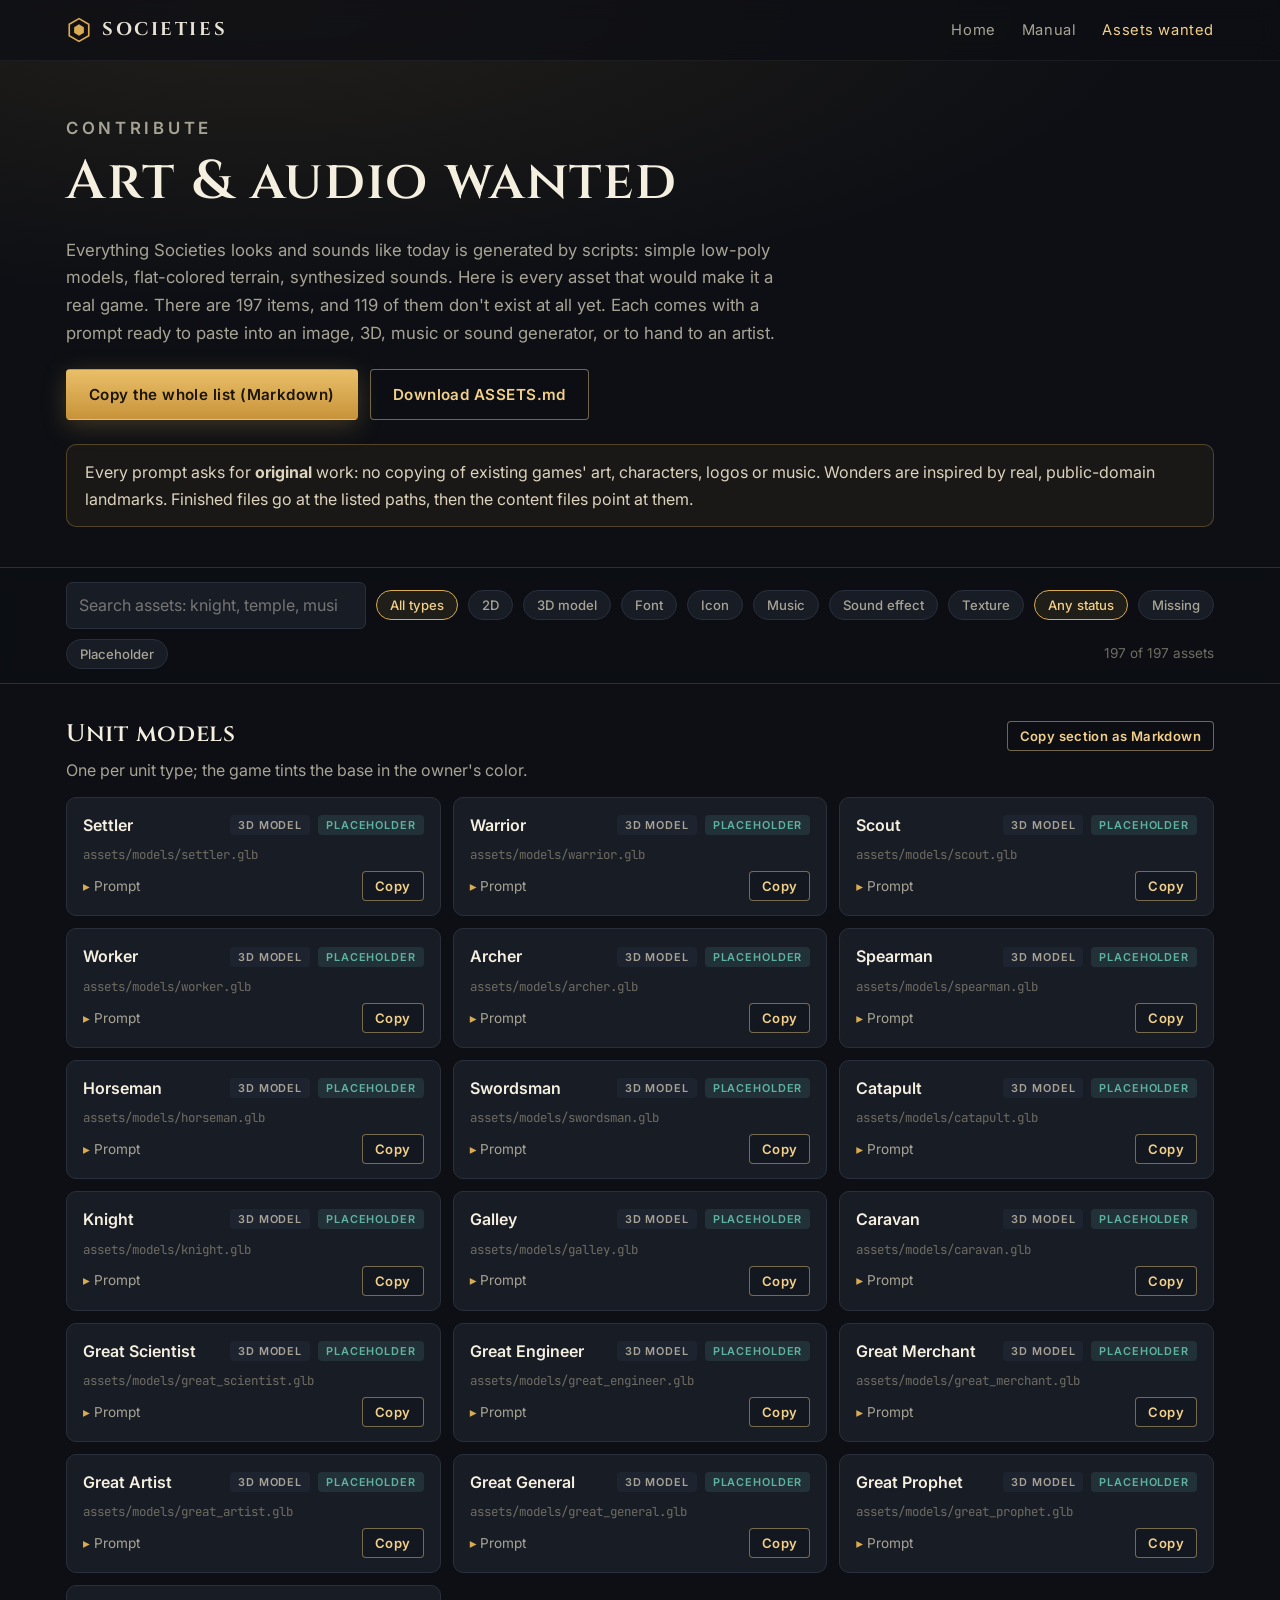
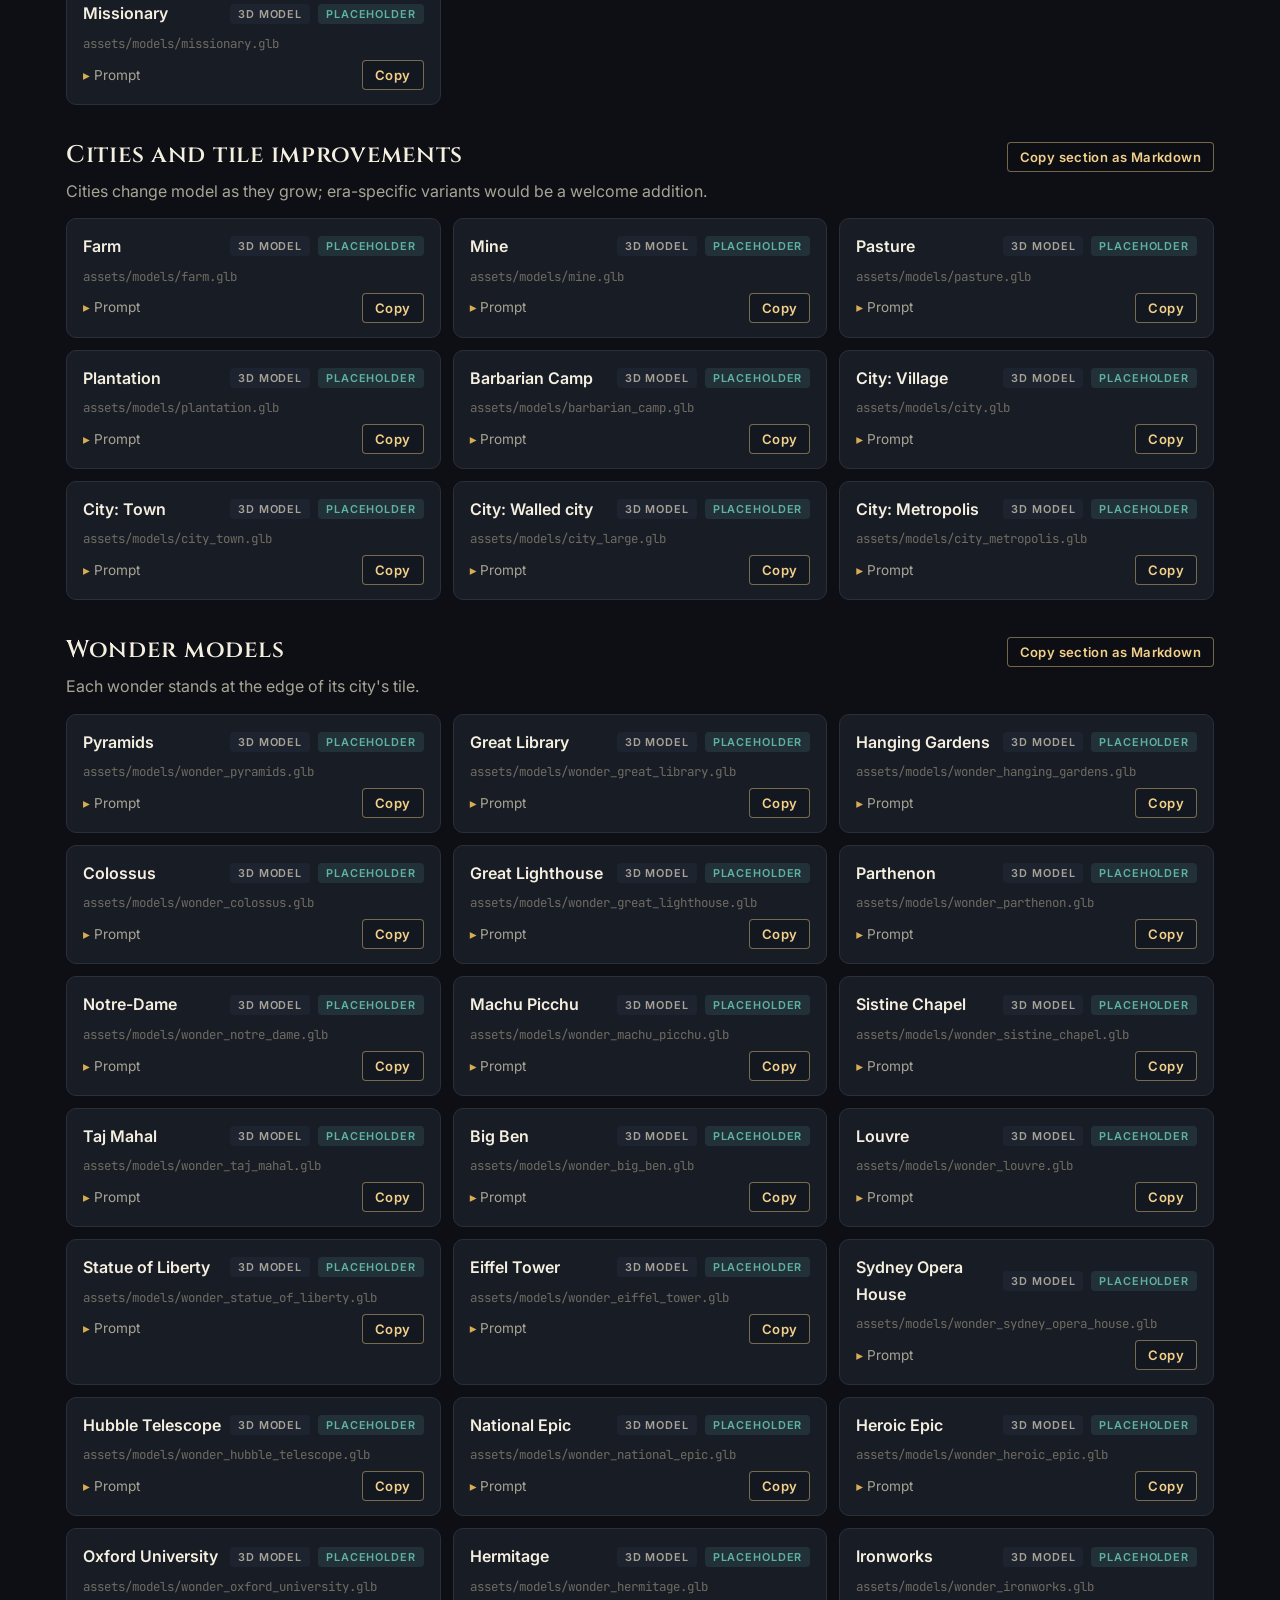
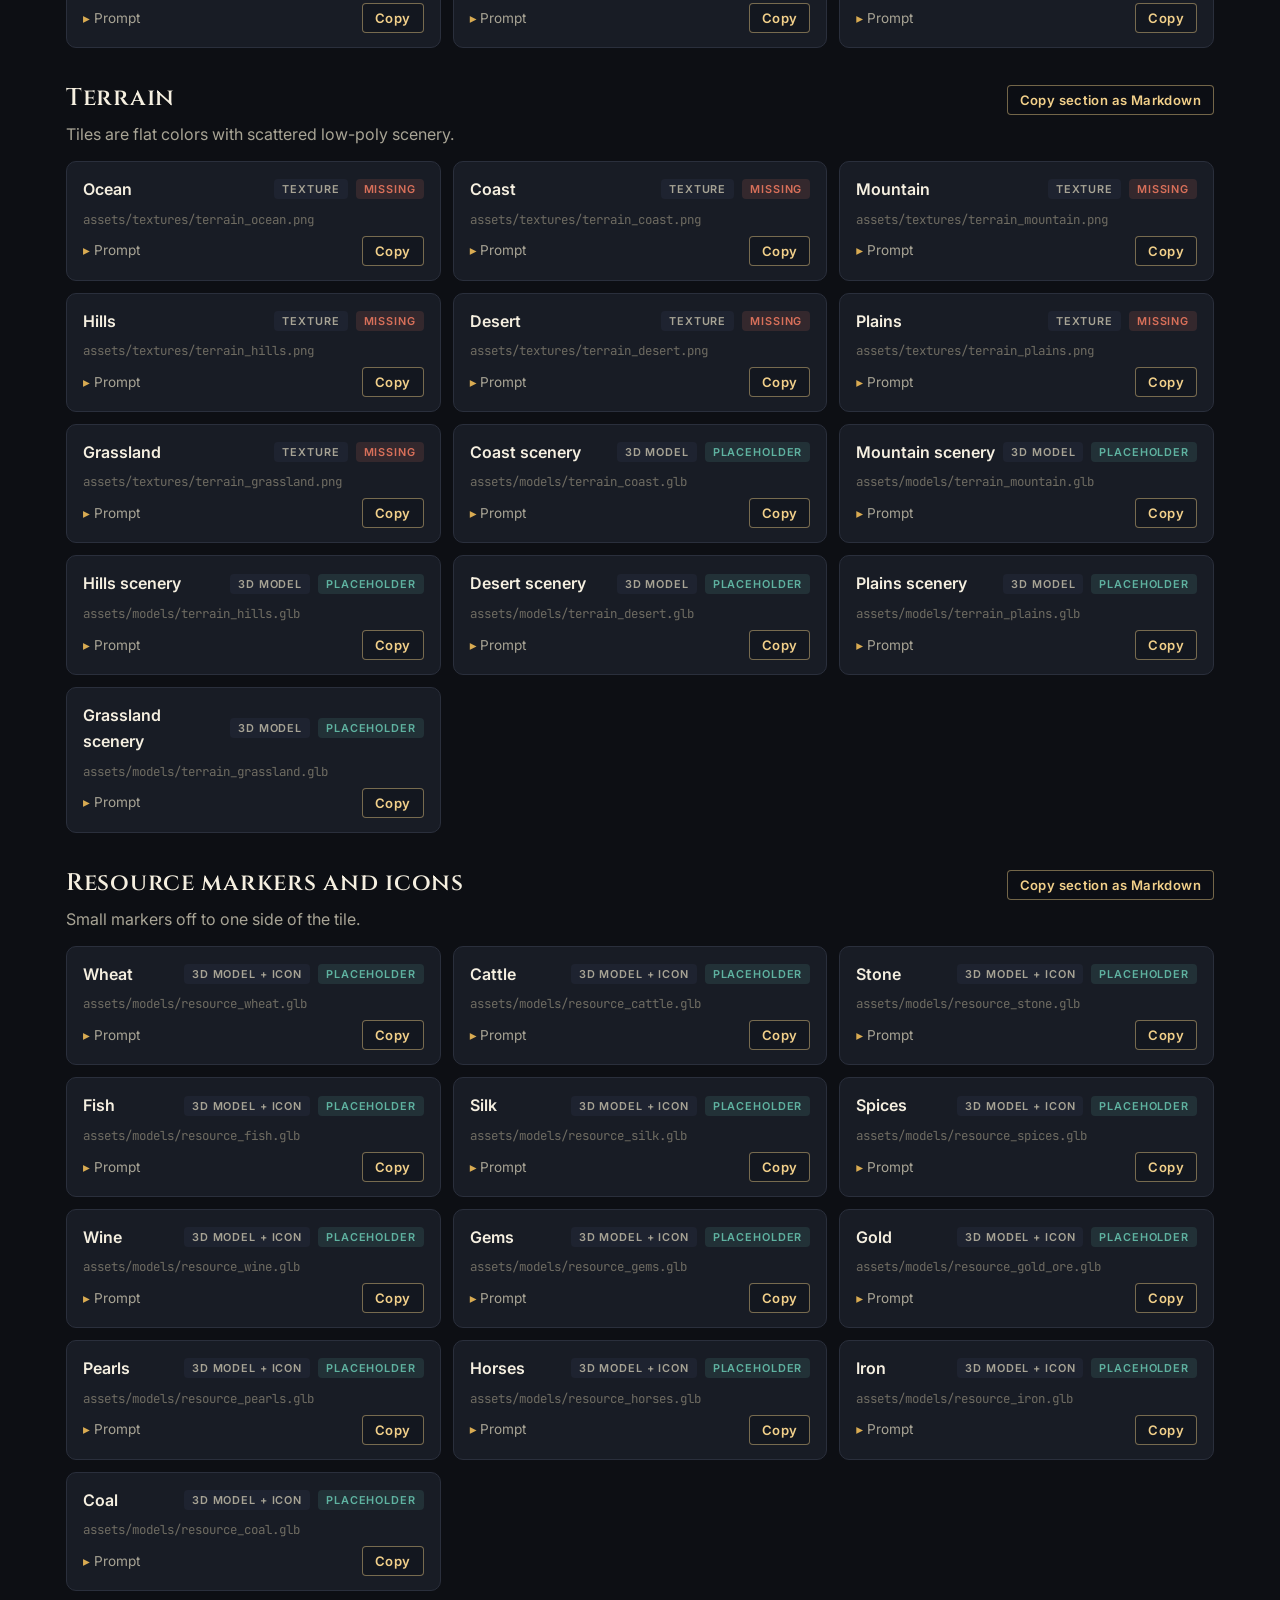
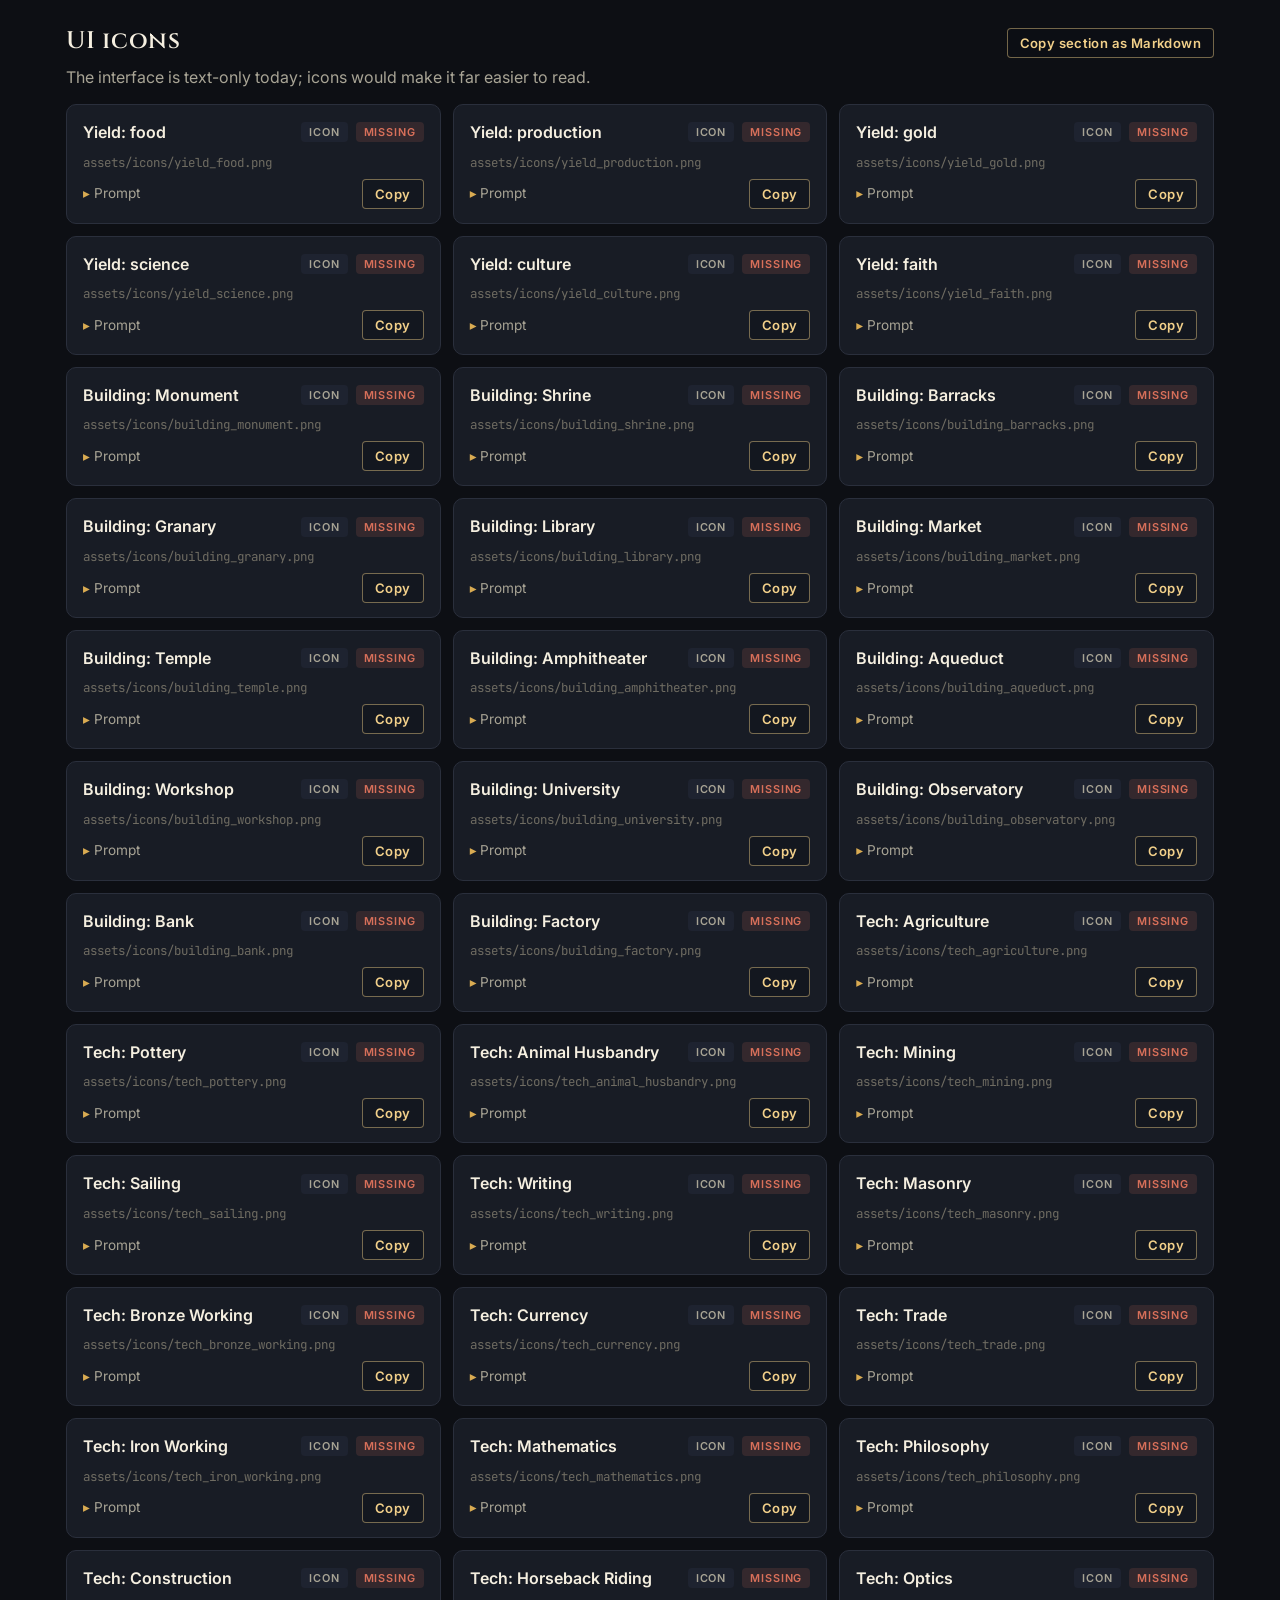
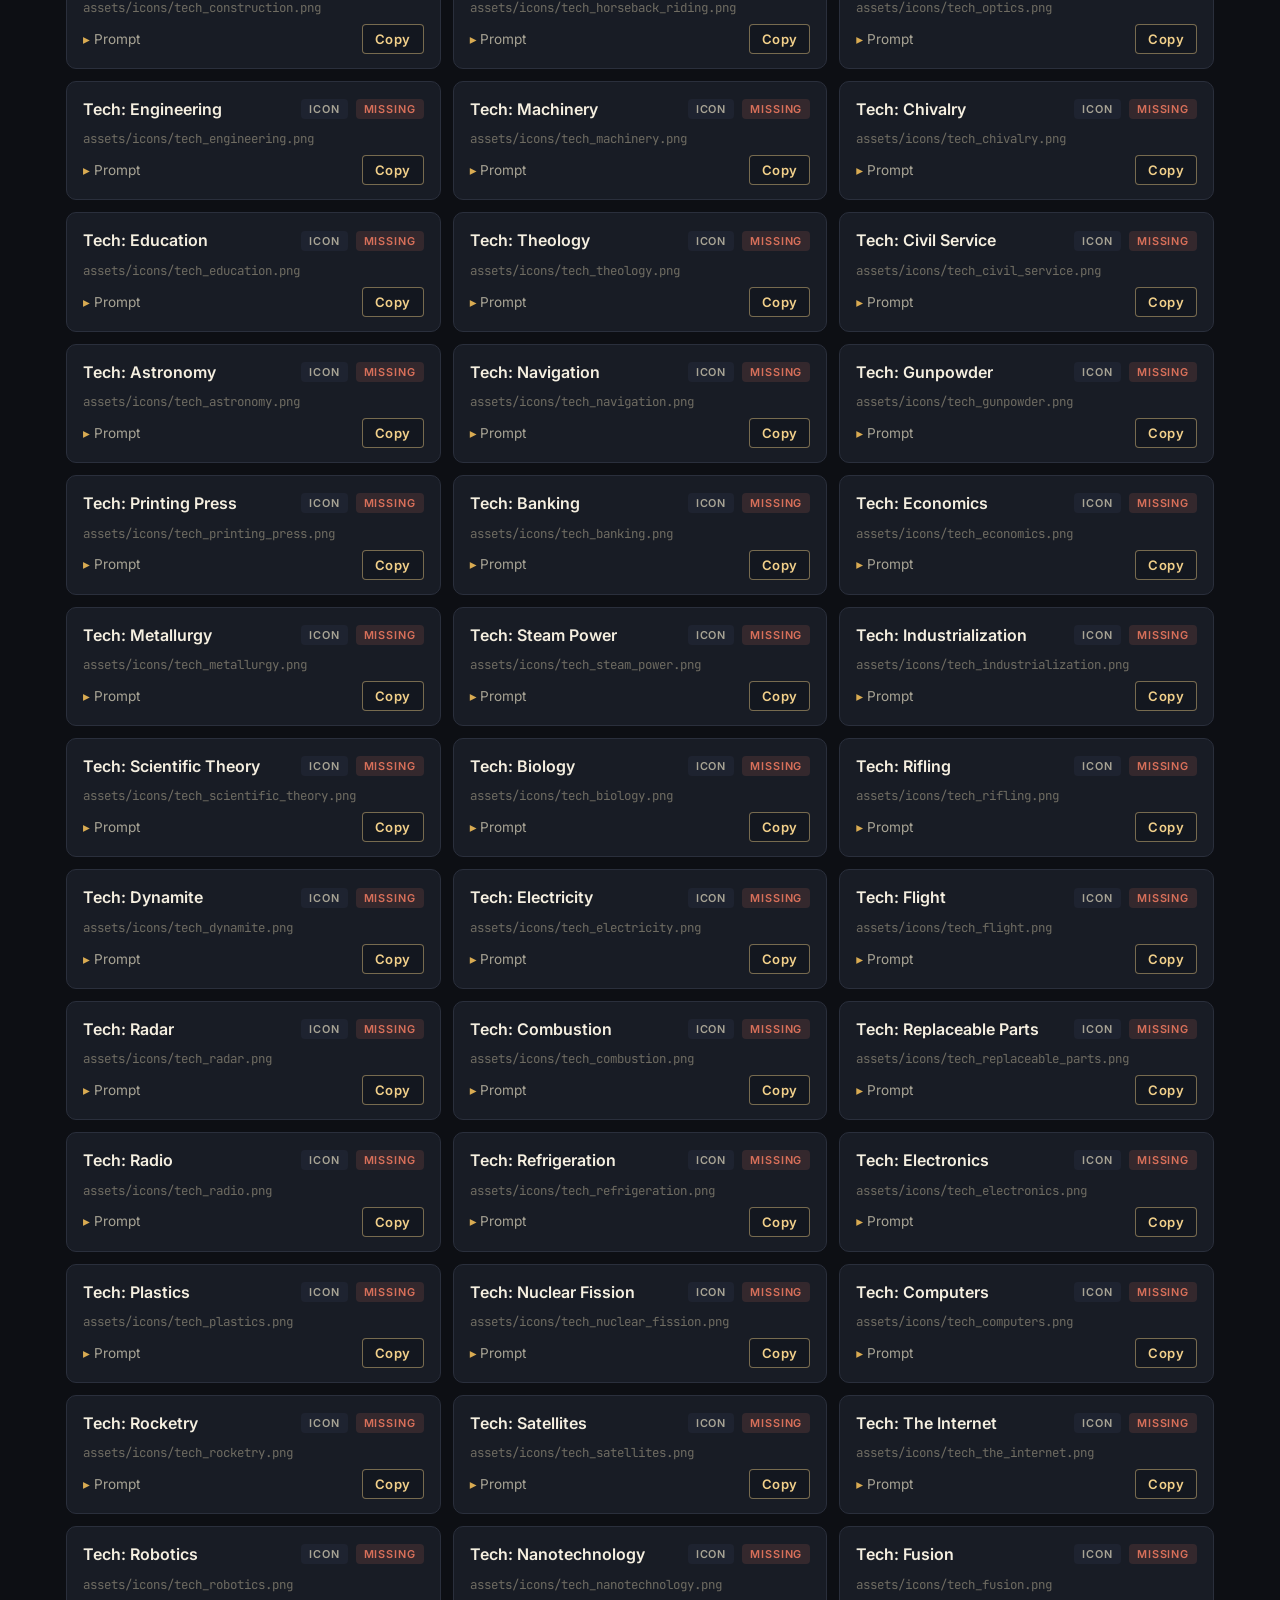
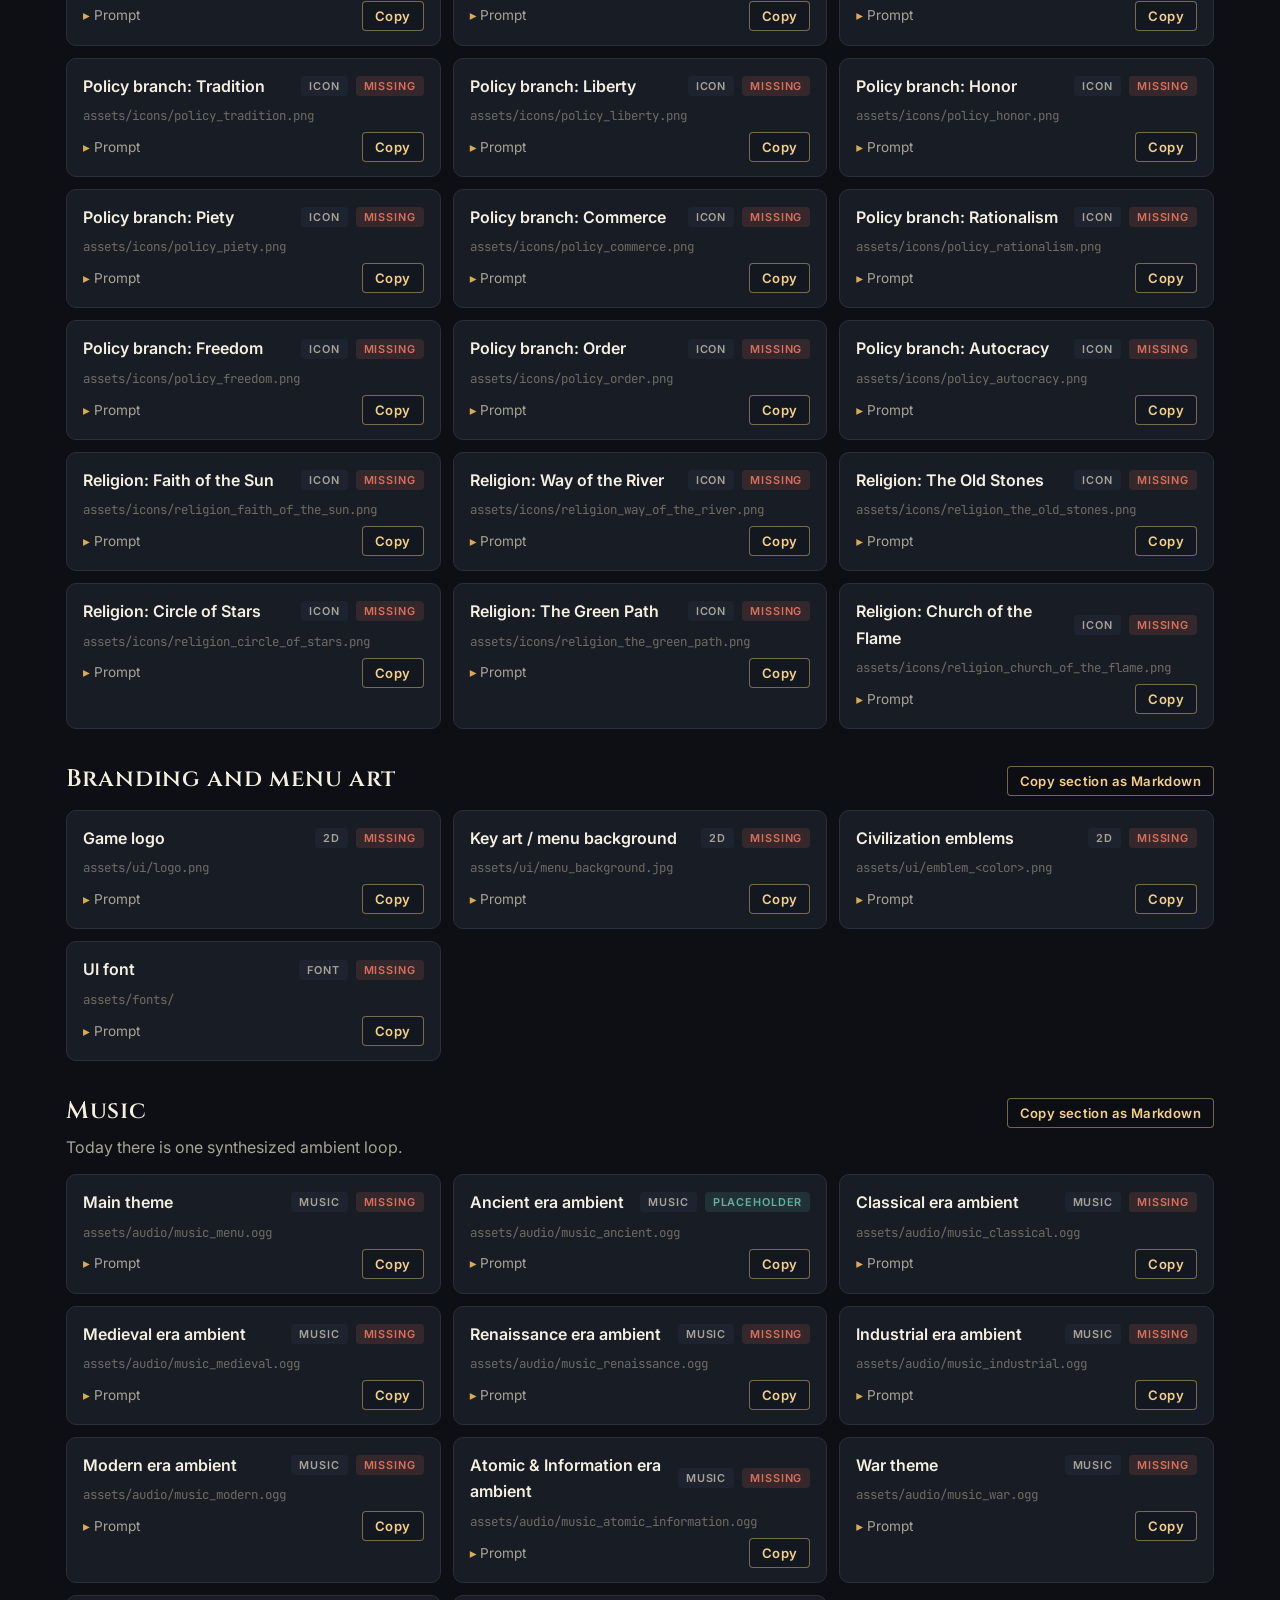
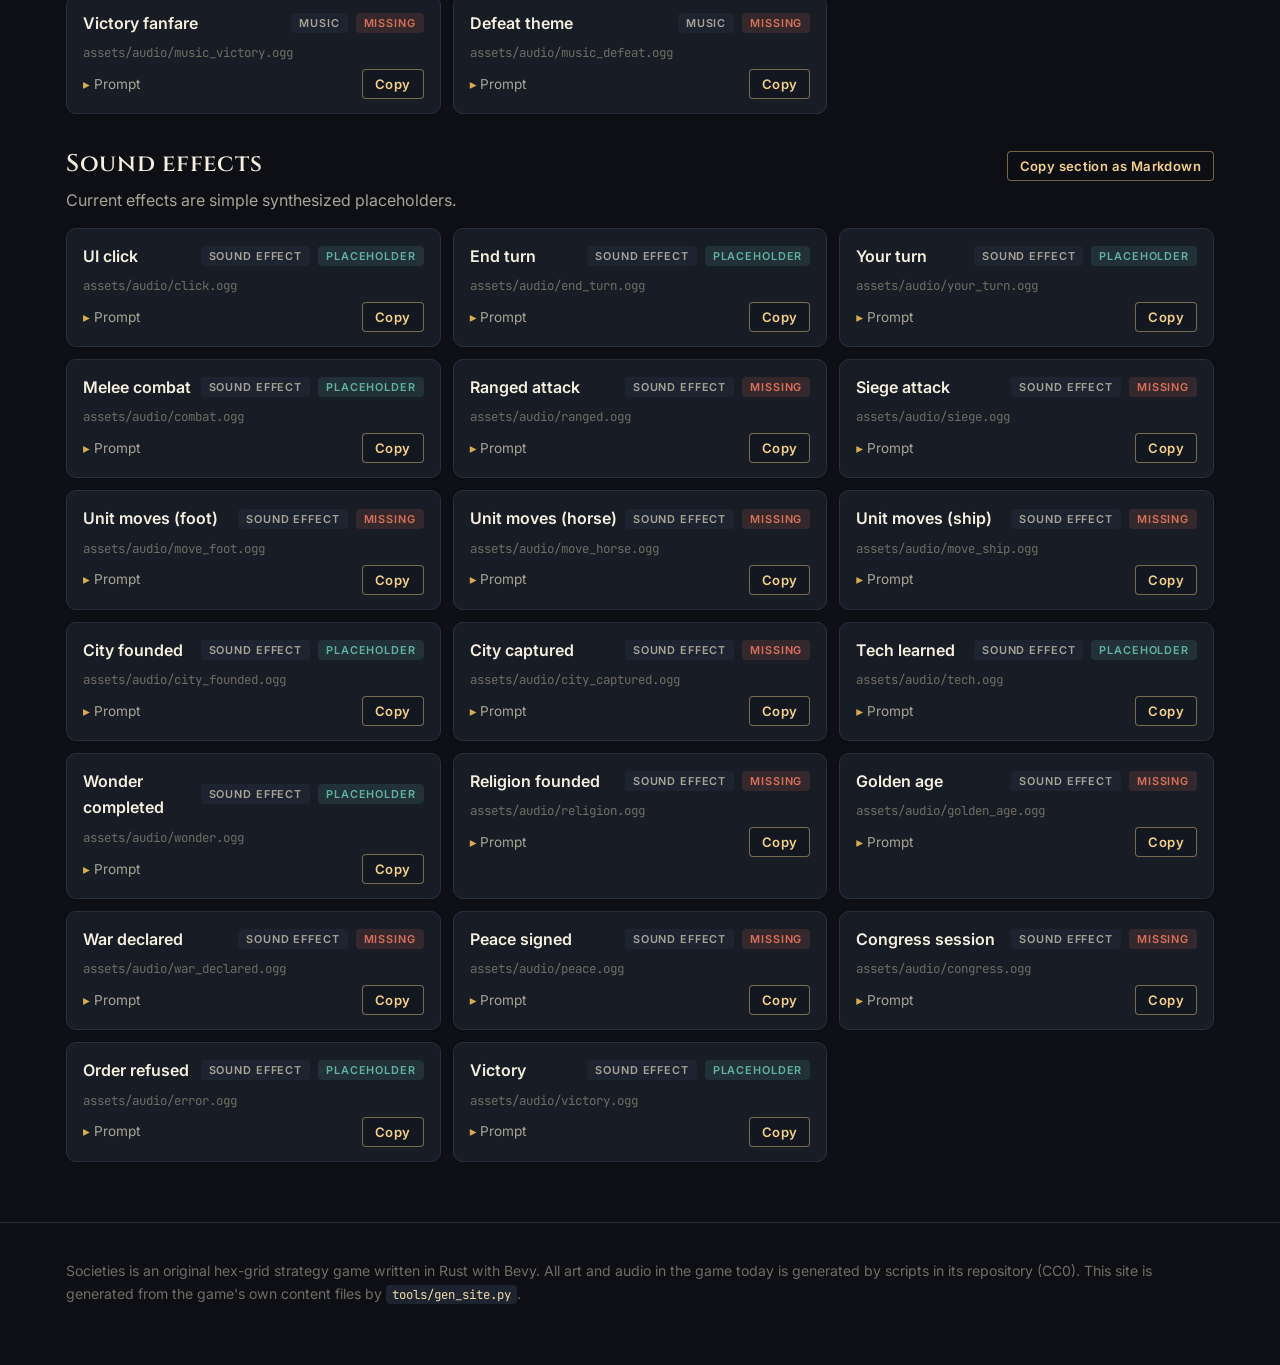
==== commit 4b0f4bc8: "Update: new models in the asset list, fresh screenshots Co-Authored-By: Claude Opus 5.5 (1M context)" ====
--- a/assets.html
+++ b/assets.html
@@ -16,8 +16,8 @@
 <header class="bar"><nav><a class="brand" href="index.html"><svg viewBox="0 0 32 32" aria-hidden="true"><path d="M16 2 28 9v14l-12 7L4 23V9z" fill="none" stroke="#d9ab52" stroke-width="2"/><path d="M16 9l6 3.5v7L16 23l-6-3.5v-7z" fill="#d9ab52"/></svg>SOCIETIES</a><a class="link" href="index.html">Home</a><a class="link" href="manual.html">Manual</a><a class="link here" href="assets.html">Assets wanted</a></nav></header>
 <header class="page-head"><div class="wrap"><p class="eyebrow">Contribute</p><h1>Art &amp; audio wanted</h1>
 <p>Everything Societies looks and sounds like today is generated by scripts: simple low-poly models, flat-colored
-terrain, synthesized sounds. Here is every asset that would make it a real game. There are 194 items, and
-159 of them don't exist at all yet. Each comes with a prompt ready to paste into an image, 3D, music or sound
+terrain, synthesized sounds. Here is every asset that would make it a real game. There are 197 items, and
+119 of them don't exist at all yet. Each comes with a prompt ready to paste into an image, 3D, music or sound
 generator, or to hand to an artist.</p>
 <div class="cta" style="margin-top:22px"><button class="btn primary" data-copy="md_all">Copy the whole list (Markdown)</button>
 <a class="btn ghost" href="ASSETS.md">Download ASSETS.md</a></div>
@@ -126,33 +126,21 @@
 
 Create a 3D tile decoration for a &quot;Barbarian Camp&quot; (a barbarian encampment of hide tents around a fire) for a hex strategy game. It sits on a flat hex tile of radius 1 (keep within radius 0.85), at most 0.35 units tall, under 2,000 triangles, readable from above. Style: stylized low-poly, clean flat-shaded or simple hand-painted look, readable from a high three-quarter camera at small size, warm natural palette. Original design: no likeness to any existing game, film or brand, no text or logos. Deliver: glTF 2.0 binary (.glb), Y-up, facing +Z, origin at the center of the base on the ground, PBR metallic-roughness materials, textures at most 1024 px. Save as models/barbarian_camp.glb.
 
-### City (Ancient) (3D model) — `assets/models/city_&lt;era&gt;.glb`
-
-Create a 3D model of a small Ancient-era city for a hex strategy game: a cluster of 6–10 buildings typical of that era (houses, a landmark, walls or streets as fitting) on a hex tile of radius 1 (keep within 0.9), at most 0.5 units tall, under 6,000 triangles. Leave roof or flag accents on a material named &quot;team&quot; in neutral white. Style: stylized low-poly, clean flat-shaded or simple hand-painted look, readable from a high three-quarter camera at small size, warm natural palette. Original design: no likeness to any existing game, film or brand, no text or logos. Deliver: glTF 2.0 binary (.glb), Y-up, facing +Z, origin at the center of the base on the ground, PBR metallic-roughness materials, textures at most 1024 px. Save as models/city_ancient.glb.
-
-### City (Classical) (3D model) — `assets/models/city_&lt;era&gt;.glb`
-
-Create a 3D model of a small Classical-era city for a hex strategy game: a cluster of 6–10 buildings typical of that era (houses, a landmark, walls or streets as fitting) on a hex tile of radius 1 (keep within 0.9), at most 0.5 units tall, under 6,000 triangles. Leave roof or flag accents on a material named &quot;team&quot; in neutral white. Style: stylized low-poly, clean flat-shaded or simple hand-painted look, readable from a high three-quarter camera at small size, warm natural palette. Original design: no likeness to any existing game, film or brand, no text or logos. Deliver: glTF 2.0 binary (.glb), Y-up, facing +Z, origin at the center of the base on the ground, PBR metallic-roughness materials, textures at most 1024 px. Save as models/city_classical.glb.
-
-### City (Medieval) (3D model) — `assets/models/city_&lt;era&gt;.glb`
-
-Create a 3D model of a small Medieval-era city for a hex strategy game: a cluster of 6–10 buildings typical of that era (houses, a landmark, walls or streets as fitting) on a hex tile of radius 1 (keep within 0.9), at most 0.5 units tall, under 6,000 triangles. Leave roof or flag accents on a material named &quot;team&quot; in neutral white. Style: stylized low-poly, clean flat-shaded or simple hand-painted look, readable from a high three-quarter camera at small size, warm natural palette. Original design: no likeness to any existing game, film or brand, no text or logos. Deliver: glTF 2.0 binary (.glb), Y-up, facing +Z, origin at the center of the base on the ground, PBR metallic-roughness materials, textures at most 1024 px. Save as models/city_medieval.glb.
-
-### City (Renaissance) (3D model) — `assets/models/city_&lt;era&gt;.glb`
-
-Create a 3D model of a small Renaissance-era city for a hex strategy game: a cluster of 6–10 buildings typical of that era (houses, a landmark, walls or streets as fitting) on a hex tile of radius 1 (keep within 0.9), at most 0.5 units tall, under 6,000 triangles. Leave roof or flag accents on a material named &quot;team&quot; in neutral white. Style: stylized low-poly, clean flat-shaded or simple hand-painted look, readable from a high three-quarter camera at small size, warm natural palette. Original design: no likeness to any existing game, film or brand, no text or logos. Deliver: glTF 2.0 binary (.glb), Y-up, facing +Z, origin at the center of the base on the ground, PBR metallic-roughness materials, textures at most 1024 px. Save as models/city_renaissance.glb.
-
-### City (Industrial) (3D model) — `assets/models/city_&lt;era&gt;.glb`
-
-Create a 3D model of a small Industrial-era city for a hex strategy game: a cluster of 6–10 buildings typical of that era (houses, a landmark, walls or streets as fitting) on a hex tile of radius 1 (keep within 0.9), at most 0.5 units tall, under 6,000 triangles. Leave roof or flag accents on a material named &quot;team&quot; in neutral white. Style: stylized low-poly, clean flat-shaded or simple hand-painted look, readable from a high three-quarter camera at small size, warm natural palette. Original design: no likeness to any existing game, film or brand, no text or logos. Deliver: glTF 2.0 binary (.glb), Y-up, facing +Z, origin at the center of the base on the ground, PBR metallic-roughness materials, textures at most 1024 px. Save as models/city_industrial.glb.
-
-### City (Modern) (3D model) — `assets/models/city_&lt;era&gt;.glb`
-
-Create a 3D model of a small Modern-era city for a hex strategy game: a cluster of 6–10 buildings typical of that era (houses, a landmark, walls or streets as fitting) on a hex tile of radius 1 (keep within 0.9), at most 0.5 units tall, under 6,000 triangles. Leave roof or flag accents on a material named &quot;team&quot; in neutral white. Style: stylized low-poly, clean flat-shaded or simple hand-painted look, readable from a high three-quarter camera at small size, warm natural palette. Original design: no likeness to any existing game, film or brand, no text or logos. Deliver: glTF 2.0 binary (.glb), Y-up, facing +Z, origin at the center of the base on the ground, PBR metallic-roughness materials, textures at most 1024 px. Save as models/city_modern.glb.
-
-### City (Atomic &amp; Information) (3D model) — `assets/models/city_&lt;era&gt;.glb`
-
-Create a 3D model of a small Atomic &amp; Information-era city for a hex strategy game: a cluster of 6–10 buildings typical of that era (houses, a landmark, walls or streets as fitting) on a hex tile of radius 1 (keep within 0.9), at most 0.5 units tall, under 6,000 triangles. Leave roof or flag accents on a material named &quot;team&quot; in neutral white. Style: stylized low-poly, clean flat-shaded or simple hand-painted look, readable from a high three-quarter camera at small size, warm natural palette. Original design: no likeness to any existing game, film or brand, no text or logos. Deliver: glTF 2.0 binary (.glb), Y-up, facing +Z, origin at the center of the base on the ground, PBR metallic-roughness materials, textures at most 1024 px. Save as models/city_atomic_information.glb.
+### City: Village (3D model) — `assets/models/city.glb`
+
+Create a 3D model of a village for a hex strategy game (a handful of small houses around a well), shown for cities of population 1 and up. Fit within a hex tile of radius 1 (keep within 0.9), at most 0.9 units tall, under 8,000 triangles. Leave roof or flag accents on a material named &quot;team&quot; in neutral white. Style: stylized low-poly, clean flat-shaded or simple hand-painted look, readable from a high three-quarter camera at small size, warm natural palette. Original design: no likeness to any existing game, film or brand, no text or logos. Deliver: glTF 2.0 binary (.glb), Y-up, facing +Z, origin at the center of the base on the ground, PBR metallic-roughness materials, textures at most 1024 px. Save as models/city.glb.
+
+### City: Town (3D model) — `assets/models/city_town.glb`
+
+Create a 3D model of a town for a hex strategy game (a dozen houses and a central tower), shown for cities of population 4 and up. Fit within a hex tile of radius 1 (keep within 0.9), at most 0.9 units tall, under 8,000 triangles. Leave roof or flag accents on a material named &quot;team&quot; in neutral white. Style: stylized low-poly, clean flat-shaded or simple hand-painted look, readable from a high three-quarter camera at small size, warm natural palette. Original design: no likeness to any existing game, film or brand, no text or logos. Deliver: glTF 2.0 binary (.glb), Y-up, facing +Z, origin at the center of the base on the ground, PBR metallic-roughness materials, textures at most 1024 px. Save as models/city_town.glb.
+
+### City: Walled city (3D model) — `assets/models/city_large.glb`
+
+Create a 3D model of a walled city for a hex strategy game (dense houses inside a ring of stone walls with a keep), shown for cities of population 8 and up. Fit within a hex tile of radius 1 (keep within 0.9), at most 0.9 units tall, under 8,000 triangles. Leave roof or flag accents on a material named &quot;team&quot; in neutral white. Style: stylized low-poly, clean flat-shaded or simple hand-painted look, readable from a high three-quarter camera at small size, warm natural palette. Original design: no likeness to any existing game, film or brand, no text or logos. Deliver: glTF 2.0 binary (.glb), Y-up, facing +Z, origin at the center of the base on the ground, PBR metallic-roughness materials, textures at most 1024 px. Save as models/city_large.glb.
+
+### City: Metropolis (3D model) — `assets/models/city_metropolis.glb`
+
+Create a 3D model of a metropolis for a hex strategy game (tall towers and a skyline around a central spire), shown for cities of population 13 and up. Fit within a hex tile of radius 1 (keep within 0.9), at most 0.9 units tall, under 8,000 triangles. Leave roof or flag accents on a material named &quot;team&quot; in neutral white. Style: stylized low-poly, clean flat-shaded or simple hand-painted look, readable from a high three-quarter camera at small size, warm natural palette. Original design: no likeness to any existing game, film or brand, no text or logos. Deliver: glTF 2.0 binary (.glb), Y-up, facing +Z, origin at the center of the base on the ground, PBR metallic-roughness materials, textures at most 1024 px. Save as models/city_metropolis.glb.
 
 ## Wonder models
 
@@ -240,7 +228,7 @@
 
 Create a 3D landmark model of a grand ironworks building, inspired by the real-world Ironworks, for a hex strategy game (shown on its city&#x27;s tile). Fit within a hex tile of radius 1, at most 0.8 units tall, under 8,000 triangles; a faithful but simplified silhouette. Style: stylized low-poly, clean flat-shaded or simple hand-painted look, readable from a high three-quarter camera at small size, warm natural palette. Original design: no likeness to any existing game, film or brand, no text or logos. Deliver: glTF 2.0 binary (.glb), Y-up, facing +Z, origin at the center of the base on the ground, PBR metallic-roughness materials, textures at most 1024 px. Save as models/wonder_ironworks.glb.
 
-## Terrain textures
+## Terrain
 
 ### Ocean (Texture) — `assets/textures/terrain_ocean.png`
 
@@ -269,6 +257,30 @@
 ### Grassland (Texture) — `assets/textures/terrain_grassland.png`
 
 Create a seamless, tileable top-down texture for &quot;Grassland&quot; terrain in a hex strategy game (1024×1024 PNG, plus an optional normal map). Soft, readable detail that still reads at small size; base color close to RGB (71, 140, 51). No text, no grid lines. Save as textures/terrain_grassland.png.
+
+### Coast scenery (3D model) — `assets/models/terrain_coast.glb`
+
+Create low-poly 3D scenery for &quot;Coast&quot; tiles in a hex strategy game (e.g. trees, rocks, peaks or dunes as fits the terrain), arranged around the edge of a hex of radius 1 and leaving the center (radius 0.35) free for units. At most 0.4 units tall (mountains up to 0.7), under 3,000 triangles. Style: stylized low-poly, clean flat-shaded or simple hand-painted look, readable from a high three-quarter camera at small size, warm natural palette. Original design: no likeness to any existing game, film or brand, no text or logos. Deliver: glTF 2.0 binary (.glb), Y-up, facing +Z, origin at the center of the base on the ground, PBR metallic-roughness materials, textures at most 1024 px. Save as models/terrain_coast.glb.
+
+### Mountain scenery (3D model) — `assets/models/terrain_mountain.glb`
+
+Create low-poly 3D scenery for &quot;Mountain&quot; tiles in a hex strategy game (e.g. trees, rocks, peaks or dunes as fits the terrain), arranged around the edge of a hex of radius 1 and leaving the center (radius 0.35) free for units. At most 0.4 units tall (mountains up to 0.7), under 3,000 triangles. Style: stylized low-poly, clean flat-shaded or simple hand-painted look, readable from a high three-quarter camera at small size, warm natural palette. Original design: no likeness to any existing game, film or brand, no text or logos. Deliver: glTF 2.0 binary (.glb), Y-up, facing +Z, origin at the center of the base on the ground, PBR metallic-roughness materials, textures at most 1024 px. Save as models/terrain_mountain.glb.
+
+### Hills scenery (3D model) — `assets/models/terrain_hills.glb`
+
+Create low-poly 3D scenery for &quot;Hills&quot; tiles in a hex strategy game (e.g. trees, rocks, peaks or dunes as fits the terrain), arranged around the edge of a hex of radius 1 and leaving the center (radius 0.35) free for units. At most 0.4 units tall (mountains up to 0.7), under 3,000 triangles. Style: stylized low-poly, clean flat-shaded or simple hand-painted look, readable from a high three-quarter camera at small size, warm natural palette. Original design: no likeness to any existing game, film or brand, no text or logos. Deliver: glTF 2.0 binary (.glb), Y-up, facing +Z, origin at the center of the base on the ground, PBR metallic-roughness materials, textures at most 1024 px. Save as models/terrain_hills.glb.
+
+### Desert scenery (3D model) — `assets/models/terrain_desert.glb`
+
+Create low-poly 3D scenery for &quot;Desert&quot; tiles in a hex strategy game (e.g. trees, rocks, peaks or dunes as fits the terrain), arranged around the edge of a hex of radius 1 and leaving the center (radius 0.35) free for units. At most 0.4 units tall (mountains up to 0.7), under 3,000 triangles. Style: stylized low-poly, clean flat-shaded or simple hand-painted look, readable from a high three-quarter camera at small size, warm natural palette. Original design: no likeness to any existing game, film or brand, no text or logos. Deliver: glTF 2.0 binary (.glb), Y-up, facing +Z, origin at the center of the base on the ground, PBR metallic-roughness materials, textures at most 1024 px. Save as models/terrain_desert.glb.
+
+### Plains scenery (3D model) — `assets/models/terrain_plains.glb`
+
+Create low-poly 3D scenery for &quot;Plains&quot; tiles in a hex strategy game (e.g. trees, rocks, peaks or dunes as fits the terrain), arranged around the edge of a hex of radius 1 and leaving the center (radius 0.35) free for units. At most 0.4 units tall (mountains up to 0.7), under 3,000 triangles. Style: stylized low-poly, clean flat-shaded or simple hand-painted look, readable from a high three-quarter camera at small size, warm natural palette. Original design: no likeness to any existing game, film or brand, no text or logos. Deliver: glTF 2.0 binary (.glb), Y-up, facing +Z, origin at the center of the base on the ground, PBR metallic-roughness materials, textures at most 1024 px. Save as models/terrain_plains.glb.
+
+### Grassland scenery (3D model) — `assets/models/terrain_grassland.glb`
+
+Create low-poly 3D scenery for &quot;Grassland&quot; tiles in a hex strategy game (e.g. trees, rocks, peaks or dunes as fits the terrain), arranged around the edge of a hex of radius 1 and leaving the center (radius 0.35) free for units. At most 0.4 units tall (mountains up to 0.7), under 3,000 triangles. Style: stylized low-poly, clean flat-shaded or simple hand-painted look, readable from a high three-quarter camera at small size, warm natural palette. Original design: no likeness to any existing game, film or brand, no text or logos. Deliver: glTF 2.0 binary (.glb), Y-up, facing +Z, origin at the center of the base on the ground, PBR metallic-roughness materials, textures at most 1024 px. Save as models/terrain_grassland.glb.
 
 ## Resource markers and icons
 
@@ -1005,7 +1017,7 @@
 <button class="btn ghost small" style="margin-left:auto" data-copy="p_unit_missionary">Copy</button></div>
 </div></div></div><div class="group" id="tiles"><div class="group-head"><h2>Cities and tile improvements</h2>
 <button class="btn ghost small" data-copy="md_tiles">Copy section as Markdown</button></div>
-<p>The city currently uses one model for every era; one per era would show progress.</p>
+<p>Cities change model as they grow; era-specific variants would be a welcome addition.</p>
 <textarea id="md_tiles" readonly hidden># Societies — Cities and tile improvements
 
 ### Farm (3D model) — `assets/models/farm.glb`
@@ -1028,33 +1040,21 @@
 
 Create a 3D tile decoration for a &quot;Barbarian Camp&quot; (a barbarian encampment of hide tents around a fire) for a hex strategy game. It sits on a flat hex tile of radius 1 (keep within radius 0.85), at most 0.35 units tall, under 2,000 triangles, readable from above. Style: stylized low-poly, clean flat-shaded or simple hand-painted look, readable from a high three-quarter camera at small size, warm natural palette. Original design: no likeness to any existing game, film or brand, no text or logos. Deliver: glTF 2.0 binary (.glb), Y-up, facing +Z, origin at the center of the base on the ground, PBR metallic-roughness materials, textures at most 1024 px. Save as models/barbarian_camp.glb.
 
-### City (Ancient) (3D model) — `assets/models/city_&lt;era&gt;.glb`
-
-Create a 3D model of a small Ancient-era city for a hex strategy game: a cluster of 6–10 buildings typical of that era (houses, a landmark, walls or streets as fitting) on a hex tile of radius 1 (keep within 0.9), at most 0.5 units tall, under 6,000 triangles. Leave roof or flag accents on a material named &quot;team&quot; in neutral white. Style: stylized low-poly, clean flat-shaded or simple hand-painted look, readable from a high three-quarter camera at small size, warm natural palette. Original design: no likeness to any existing game, film or brand, no text or logos. Deliver: glTF 2.0 binary (.glb), Y-up, facing +Z, origin at the center of the base on the ground, PBR metallic-roughness materials, textures at most 1024 px. Save as models/city_ancient.glb.
-
-### City (Classical) (3D model) — `assets/models/city_&lt;era&gt;.glb`
-
-Create a 3D model of a small Classical-era city for a hex strategy game: a cluster of 6–10 buildings typical of that era (houses, a landmark, walls or streets as fitting) on a hex tile of radius 1 (keep within 0.9), at most 0.5 units tall, under 6,000 triangles. Leave roof or flag accents on a material named &quot;team&quot; in neutral white. Style: stylized low-poly, clean flat-shaded or simple hand-painted look, readable from a high three-quarter camera at small size, warm natural palette. Original design: no likeness to any existing game, film or brand, no text or logos. Deliver: glTF 2.0 binary (.glb), Y-up, facing +Z, origin at the center of the base on the ground, PBR metallic-roughness materials, textures at most 1024 px. Save as models/city_classical.glb.
-
-### City (Medieval) (3D model) — `assets/models/city_&lt;era&gt;.glb`
-
-Create a 3D model of a small Medieval-era city for a hex strategy game: a cluster of 6–10 buildings typical of that era (houses, a landmark, walls or streets as fitting) on a hex tile of radius 1 (keep within 0.9), at most 0.5 units tall, under 6,000 triangles. Leave roof or flag accents on a material named &quot;team&quot; in neutral white. Style: stylized low-poly, clean flat-shaded or simple hand-painted look, readable from a high three-quarter camera at small size, warm natural palette. Original design: no likeness to any existing game, film or brand, no text or logos. Deliver: glTF 2.0 binary (.glb), Y-up, facing +Z, origin at the center of the base on the ground, PBR metallic-roughness materials, textures at most 1024 px. Save as models/city_medieval.glb.
-
-### City (Renaissance) (3D model) — `assets/models/city_&lt;era&gt;.glb`
-
-Create a 3D model of a small Renaissance-era city for a hex strategy game: a cluster of 6–10 buildings typical of that era (houses, a landmark, walls or streets as fitting) on a hex tile of radius 1 (keep within 0.9), at most 0.5 units tall, under 6,000 triangles. Leave roof or flag accents on a material named &quot;team&quot; in neutral white. Style: stylized low-poly, clean flat-shaded or simple hand-painted look, readable from a high three-quarter camera at small size, warm natural palette. Original design: no likeness to any existing game, film or brand, no text or logos. Deliver: glTF 2.0 binary (.glb), Y-up, facing +Z, origin at the center of the base on the ground, PBR metallic-roughness materials, textures at most 1024 px. Save as models/city_renaissance.glb.
-
-### City (Industrial) (3D model) — `assets/models/city_&lt;era&gt;.glb`
-
-Create a 3D model of a small Industrial-era city for a hex strategy game: a cluster of 6–10 buildings typical of that era (houses, a landmark, walls or streets as fitting) on a hex tile of radius 1 (keep within 0.9), at most 0.5 units tall, under 6,000 triangles. Leave roof or flag accents on a material named &quot;team&quot; in neutral white. Style: stylized low-poly, clean flat-shaded or simple hand-painted look, readable from a high three-quarter camera at small size, warm natural palette. Original design: no likeness to any existing game, film or brand, no text or logos. Deliver: glTF 2.0 binary (.glb), Y-up, facing +Z, origin at the center of the base on the ground, PBR metallic-roughness materials, textures at most 1024 px. Save as models/city_industrial.glb.
-
-### City (Modern) (3D model) — `assets/models/city_&lt;era&gt;.glb`
-
-Create a 3D model of a small Modern-era city for a hex strategy game: a cluster of 6–10 buildings typical of that era (houses, a landmark, walls or streets as fitting) on a hex tile of radius 1 (keep within 0.9), at most 0.5 units tall, under 6,000 triangles. Leave roof or flag accents on a material named &quot;team&quot; in neutral white. Style: stylized low-poly, clean flat-shaded or simple hand-painted look, readable from a high three-quarter camera at small size, warm natural palette. Original design: no likeness to any existing game, film or brand, no text or logos. Deliver: glTF 2.0 binary (.glb), Y-up, facing +Z, origin at the center of the base on the ground, PBR metallic-roughness materials, textures at most 1024 px. Save as models/city_modern.glb.
-
-### City (Atomic &amp; Information) (3D model) — `assets/models/city_&lt;era&gt;.glb`
-
-Create a 3D model of a small Atomic &amp; Information-era city for a hex strategy game: a cluster of 6–10 buildings typical of that era (houses, a landmark, walls or streets as fitting) on a hex tile of radius 1 (keep within 0.9), at most 0.5 units tall, under 6,000 triangles. Leave roof or flag accents on a material named &quot;team&quot; in neutral white. Style: stylized low-poly, clean flat-shaded or simple hand-painted look, readable from a high three-quarter camera at small size, warm natural palette. Original design: no likeness to any existing game, film or brand, no text or logos. Deliver: glTF 2.0 binary (.glb), Y-up, facing +Z, origin at the center of the base on the ground, PBR metallic-roughness materials, textures at most 1024 px. Save as models/city_atomic_information.glb.
+### City: Village (3D model) — `assets/models/city.glb`
+
+Create a 3D model of a village for a hex strategy game (a handful of small houses around a well), shown for cities of population 1 and up. Fit within a hex tile of radius 1 (keep within 0.9), at most 0.9 units tall, under 8,000 triangles. Leave roof or flag accents on a material named &quot;team&quot; in neutral white. Style: stylized low-poly, clean flat-shaded or simple hand-painted look, readable from a high three-quarter camera at small size, warm natural palette. Original design: no likeness to any existing game, film or brand, no text or logos. Deliver: glTF 2.0 binary (.glb), Y-up, facing +Z, origin at the center of the base on the ground, PBR metallic-roughness materials, textures at most 1024 px. Save as models/city.glb.
+
+### City: Town (3D model) — `assets/models/city_town.glb`
+
+Create a 3D model of a town for a hex strategy game (a dozen houses and a central tower), shown for cities of population 4 and up. Fit within a hex tile of radius 1 (keep within 0.9), at most 0.9 units tall, under 8,000 triangles. Leave roof or flag accents on a material named &quot;team&quot; in neutral white. Style: stylized low-poly, clean flat-shaded or simple hand-painted look, readable from a high three-quarter camera at small size, warm natural palette. Original design: no likeness to any existing game, film or brand, no text or logos. Deliver: glTF 2.0 binary (.glb), Y-up, facing +Z, origin at the center of the base on the ground, PBR metallic-roughness materials, textures at most 1024 px. Save as models/city_town.glb.
+
+### City: Walled city (3D model) — `assets/models/city_large.glb`
+
+Create a 3D model of a walled city for a hex strategy game (dense houses inside a ring of stone walls with a keep), shown for cities of population 8 and up. Fit within a hex tile of radius 1 (keep within 0.9), at most 0.9 units tall, under 8,000 triangles. Leave roof or flag accents on a material named &quot;team&quot; in neutral white. Style: stylized low-poly, clean flat-shaded or simple hand-painted look, readable from a high three-quarter camera at small size, warm natural palette. Original design: no likeness to any existing game, film or brand, no text or logos. Deliver: glTF 2.0 binary (.glb), Y-up, facing +Z, origin at the center of the base on the ground, PBR metallic-roughness materials, textures at most 1024 px. Save as models/city_large.glb.
+
+### City: Metropolis (3D model) — `assets/models/city_metropolis.glb`
+
+Create a 3D model of a metropolis for a hex strategy game (tall towers and a skyline around a central spire), shown for cities of population 13 and up. Fit within a hex tile of radius 1 (keep within 0.9), at most 0.9 units tall, under 8,000 triangles. Leave roof or flag accents on a material named &quot;team&quot; in neutral white. Style: stylized low-poly, clean flat-shaded or simple hand-painted look, readable from a high three-quarter camera at small size, warm natural palette. Original design: no likeness to any existing game, film or brand, no text or logos. Deliver: glTF 2.0 binary (.glb), Y-up, facing +Z, origin at the center of the base on the ground, PBR metallic-roughness materials, textures at most 1024 px. Save as models/city_metropolis.glb.
 </textarea>
 <div class="assets"><div class="asset" data-kind="3d" data-status="placeholder">
 <div class="row"><span class="name">Farm</span><span class="tag">3D model</span><span class="tag placeholder">placeholder</span></div>
@@ -1082,43 +1082,28 @@
 <div class="row"><details><summary>Prompt</summary><div class="prompt" id="p_imp_barbarian_camp">Create a 3D tile decoration for a &quot;Barbarian Camp&quot; (a barbarian encampment of hide tents around a fire) for a hex strategy game. It sits on a flat hex tile of radius 1 (keep within radius 0.85), at most 0.35 units tall, under 2,000 triangles, readable from above. Style: stylized low-poly, clean flat-shaded or simple hand-painted look, readable from a high three-quarter camera at small size, warm natural palette. Original design: no likeness to any existing game, film or brand, no text or logos. Deliver: glTF 2.0 binary (.glb), Y-up, facing +Z, origin at the center of the base on the ground, PBR metallic-roughness materials, textures at most 1024 px. Save as models/barbarian_camp.glb.</div></details>
 <button class="btn ghost small" style="margin-left:auto" data-copy="p_imp_barbarian_camp">Copy</button></div>
 </div><div class="asset" data-kind="3d" data-status="placeholder">
-<div class="row"><span class="name">City (Ancient)</span><span class="tag">3D model</span><span class="tag placeholder">placeholder</span></div>
-<div class="path">assets/models/city_&lt;era&gt;.glb</div>
-<div class="row"><details><summary>Prompt</summary><div class="prompt" id="p_city_Ancient">Create a 3D model of a small Ancient-era city for a hex strategy game: a cluster of 6–10 buildings typical of that era (houses, a landmark, walls or streets as fitting) on a hex tile of radius 1 (keep within 0.9), at most 0.5 units tall, under 6,000 triangles. Leave roof or flag accents on a material named &quot;team&quot; in neutral white. Style: stylized low-poly, clean flat-shaded or simple hand-painted look, readable from a high three-quarter camera at small size, warm natural palette. Original design: no likeness to any existing game, film or brand, no text or logos. Deliver: glTF 2.0 binary (.glb), Y-up, facing +Z, origin at the center of the base on the ground, PBR metallic-roughness materials, textures at most 1024 px. Save as models/city_ancient.glb.</div></details>
-<button class="btn ghost small" style="margin-left:auto" data-copy="p_city_Ancient">Copy</button></div>
-</div><div class="asset" data-kind="3d" data-status="todo">
-<div class="row"><span class="name">City (Classical)</span><span class="tag">3D model</span><span class="tag todo">missing</span></div>
-<div class="path">assets/models/city_&lt;era&gt;.glb</div>
-<div class="row"><details><summary>Prompt</summary><div class="prompt" id="p_city_Classical">Create a 3D model of a small Classical-era city for a hex strategy game: a cluster of 6–10 buildings typical of that era (houses, a landmark, walls or streets as fitting) on a hex tile of radius 1 (keep within 0.9), at most 0.5 units tall, under 6,000 triangles. Leave roof or flag accents on a material named &quot;team&quot; in neutral white. Style: stylized low-poly, clean flat-shaded or simple hand-painted look, readable from a high three-quarter camera at small size, warm natural palette. Original design: no likeness to any existing game, film or brand, no text or logos. Deliver: glTF 2.0 binary (.glb), Y-up, facing +Z, origin at the center of the base on the ground, PBR metallic-roughness materials, textures at most 1024 px. Save as models/city_classical.glb.</div></details>
-<button class="btn ghost small" style="margin-left:auto" data-copy="p_city_Classical">Copy</button></div>
-</div><div class="asset" data-kind="3d" data-status="todo">
-<div class="row"><span class="name">City (Medieval)</span><span class="tag">3D model</span><span class="tag todo">missing</span></div>
-<div class="path">assets/models/city_&lt;era&gt;.glb</div>
-<div class="row"><details><summary>Prompt</summary><div class="prompt" id="p_city_Medieval">Create a 3D model of a small Medieval-era city for a hex strategy game: a cluster of 6–10 buildings typical of that era (houses, a landmark, walls or streets as fitting) on a hex tile of radius 1 (keep within 0.9), at most 0.5 units tall, under 6,000 triangles. Leave roof or flag accents on a material named &quot;team&quot; in neutral white. Style: stylized low-poly, clean flat-shaded or simple hand-painted look, readable from a high three-quarter camera at small size, warm natural palette. Original design: no likeness to any existing game, film or brand, no text or logos. Deliver: glTF 2.0 binary (.glb), Y-up, facing +Z, origin at the center of the base on the ground, PBR metallic-roughness materials, textures at most 1024 px. Save as models/city_medieval.glb.</div></details>
-<button class="btn ghost small" style="margin-left:auto" data-copy="p_city_Medieval">Copy</button></div>
-</div><div class="asset" data-kind="3d" data-status="todo">
-<div class="row"><span class="name">City (Renaissance)</span><span class="tag">3D model</span><span class="tag todo">missing</span></div>
-<div class="path">assets/models/city_&lt;era&gt;.glb</div>
-<div class="row"><details><summary>Prompt</summary><div class="prompt" id="p_city_Renaissance">Create a 3D model of a small Renaissance-era city for a hex strategy game: a cluster of 6–10 buildings typical of that era (houses, a landmark, walls or streets as fitting) on a hex tile of radius 1 (keep within 0.9), at most 0.5 units tall, under 6,000 triangles. Leave roof or flag accents on a material named &quot;team&quot; in neutral white. Style: stylized low-poly, clean flat-shaded or simple hand-painted look, readable from a high three-quarter camera at small size, warm natural palette. Original design: no likeness to any existing game, film or brand, no text or logos. Deliver: glTF 2.0 binary (.glb), Y-up, facing +Z, origin at the center of the base on the ground, PBR metallic-roughness materials, textures at most 1024 px. Save as models/city_renaissance.glb.</div></details>
-<button class="btn ghost small" style="margin-left:auto" data-copy="p_city_Renaissance">Copy</button></div>
-</div><div class="asset" data-kind="3d" data-status="todo">
-<div class="row"><span class="name">City (Industrial)</span><span class="tag">3D model</span><span class="tag todo">missing</span></div>
-<div class="path">assets/models/city_&lt;era&gt;.glb</div>
-<div class="row"><details><summary>Prompt</summary><div class="prompt" id="p_city_Industrial">Create a 3D model of a small Industrial-era city for a hex strategy game: a cluster of 6–10 buildings typical of that era (houses, a landmark, walls or streets as fitting) on a hex tile of radius 1 (keep within 0.9), at most 0.5 units tall, under 6,000 triangles. Leave roof or flag accents on a material named &quot;team&quot; in neutral white. Style: stylized low-poly, clean flat-shaded or simple hand-painted look, readable from a high three-quarter camera at small size, warm natural palette. Original design: no likeness to any existing game, film or brand, no text or logos. Deliver: glTF 2.0 binary (.glb), Y-up, facing +Z, origin at the center of the base on the ground, PBR metallic-roughness materials, textures at most 1024 px. Save as models/city_industrial.glb.</div></details>
-<button class="btn ghost small" style="margin-left:auto" data-copy="p_city_Industrial">Copy</button></div>
-</div><div class="asset" data-kind="3d" data-status="todo">
-<div class="row"><span class="name">City (Modern)</span><span class="tag">3D model</span><span class="tag todo">missing</span></div>
-<div class="path">assets/models/city_&lt;era&gt;.glb</div>
-<div class="row"><details><summary>Prompt</summary><div class="prompt" id="p_city_Modern">Create a 3D model of a small Modern-era city for a hex strategy game: a cluster of 6–10 buildings typical of that era (houses, a landmark, walls or streets as fitting) on a hex tile of radius 1 (keep within 0.9), at most 0.5 units tall, under 6,000 triangles. Leave roof or flag accents on a material named &quot;team&quot; in neutral white. Style: stylized low-poly, clean flat-shaded or simple hand-painted look, readable from a high three-quarter camera at small size, warm natural palette. Original design: no likeness to any existing game, film or brand, no text or logos. Deliver: glTF 2.0 binary (.glb), Y-up, facing +Z, origin at the center of the base on the ground, PBR metallic-roughness materials, textures at most 1024 px. Save as models/city_modern.glb.</div></details>
-<button class="btn ghost small" style="margin-left:auto" data-copy="p_city_Modern">Copy</button></div>
-</div><div class="asset" data-kind="3d" data-status="todo">
-<div class="row"><span class="name">City (Atomic &amp; Information)</span><span class="tag">3D model</span><span class="tag todo">missing</span></div>
-<div class="path">assets/models/city_&lt;era&gt;.glb</div>
-<div class="row"><details><summary>Prompt</summary><div class="prompt" id="p_city_Atomic &amp; Information">Create a 3D model of a small Atomic &amp; Information-era city for a hex strategy game: a cluster of 6–10 buildings typical of that era (houses, a landmark, walls or streets as fitting) on a hex tile of radius 1 (keep within 0.9), at most 0.5 units tall, under 6,000 triangles. Leave roof or flag accents on a material named &quot;team&quot; in neutral white. Style: stylized low-poly, clean flat-shaded or simple hand-painted look, readable from a high three-quarter camera at small size, warm natural palette. Original design: no likeness to any existing game, film or brand, no text or logos. Deliver: glTF 2.0 binary (.glb), Y-up, facing +Z, origin at the center of the base on the ground, PBR metallic-roughness materials, textures at most 1024 px. Save as models/city_atomic_information.glb.</div></details>
-<button class="btn ghost small" style="margin-left:auto" data-copy="p_city_Atomic &amp; Information">Copy</button></div>
+<div class="row"><span class="name">City: Village</span><span class="tag">3D model</span><span class="tag placeholder">placeholder</span></div>
+<div class="path">assets/models/city.glb</div>
+<div class="row"><details><summary>Prompt</summary><div class="prompt" id="p_city_city">Create a 3D model of a village for a hex strategy game (a handful of small houses around a well), shown for cities of population 1 and up. Fit within a hex tile of radius 1 (keep within 0.9), at most 0.9 units tall, under 8,000 triangles. Leave roof or flag accents on a material named &quot;team&quot; in neutral white. Style: stylized low-poly, clean flat-shaded or simple hand-painted look, readable from a high three-quarter camera at small size, warm natural palette. Original design: no likeness to any existing game, film or brand, no text or logos. Deliver: glTF 2.0 binary (.glb), Y-up, facing +Z, origin at the center of the base on the ground, PBR metallic-roughness materials, textures at most 1024 px. Save as models/city.glb.</div></details>
+<button class="btn ghost small" style="margin-left:auto" data-copy="p_city_city">Copy</button></div>
+</div><div class="asset" data-kind="3d" data-status="placeholder">
+<div class="row"><span class="name">City: Town</span><span class="tag">3D model</span><span class="tag placeholder">placeholder</span></div>
+<div class="path">assets/models/city_town.glb</div>
+<div class="row"><details><summary>Prompt</summary><div class="prompt" id="p_city_city_town">Create a 3D model of a town for a hex strategy game (a dozen houses and a central tower), shown for cities of population 4 and up. Fit within a hex tile of radius 1 (keep within 0.9), at most 0.9 units tall, under 8,000 triangles. Leave roof or flag accents on a material named &quot;team&quot; in neutral white. Style: stylized low-poly, clean flat-shaded or simple hand-painted look, readable from a high three-quarter camera at small size, warm natural palette. Original design: no likeness to any existing game, film or brand, no text or logos. Deliver: glTF 2.0 binary (.glb), Y-up, facing +Z, origin at the center of the base on the ground, PBR metallic-roughness materials, textures at most 1024 px. Save as models/city_town.glb.</div></details>
+<button class="btn ghost small" style="margin-left:auto" data-copy="p_city_city_town">Copy</button></div>
+</div><div class="asset" data-kind="3d" data-status="placeholder">
+<div class="row"><span class="name">City: Walled city</span><span class="tag">3D model</span><span class="tag placeholder">placeholder</span></div>
+<div class="path">assets/models/city_large.glb</div>
+<div class="row"><details><summary>Prompt</summary><div class="prompt" id="p_city_city_large">Create a 3D model of a walled city for a hex strategy game (dense houses inside a ring of stone walls with a keep), shown for cities of population 8 and up. Fit within a hex tile of radius 1 (keep within 0.9), at most 0.9 units tall, under 8,000 triangles. Leave roof or flag accents on a material named &quot;team&quot; in neutral white. Style: stylized low-poly, clean flat-shaded or simple hand-painted look, readable from a high three-quarter camera at small size, warm natural palette. Original design: no likeness to any existing game, film or brand, no text or logos. Deliver: glTF 2.0 binary (.glb), Y-up, facing +Z, origin at the center of the base on the ground, PBR metallic-roughness materials, textures at most 1024 px. Save as models/city_large.glb.</div></details>
+<button class="btn ghost small" style="margin-left:auto" data-copy="p_city_city_large">Copy</button></div>
+</div><div class="asset" data-kind="3d" data-status="placeholder">
+<div class="row"><span class="name">City: Metropolis</span><span class="tag">3D model</span><span class="tag placeholder">placeholder</span></div>
+<div class="path">assets/models/city_metropolis.glb</div>
+<div class="row"><details><summary>Prompt</summary><div class="prompt" id="p_city_city_metropolis">Create a 3D model of a metropolis for a hex strategy game (tall towers and a skyline around a central spire), shown for cities of population 13 and up. Fit within a hex tile of radius 1 (keep within 0.9), at most 0.9 units tall, under 8,000 triangles. Leave roof or flag accents on a material named &quot;team&quot; in neutral white. Style: stylized low-poly, clean flat-shaded or simple hand-painted look, readable from a high three-quarter camera at small size, warm natural palette. Original design: no likeness to any existing game, film or brand, no text or logos. Deliver: glTF 2.0 binary (.glb), Y-up, facing +Z, origin at the center of the base on the ground, PBR metallic-roughness materials, textures at most 1024 px. Save as models/city_metropolis.glb.</div></details>
+<button class="btn ghost small" style="margin-left:auto" data-copy="p_city_city_metropolis">Copy</button></div>
 </div></div></div><div class="group" id="wonders"><div class="group-head"><h2>Wonder models</h2>
 <button class="btn ghost small" data-copy="md_wonders">Copy section as Markdown</button></div>
-<p>Wonders have no models yet; they&#x27;d stand beside their city.</p>
+<p>Each wonder stands at the edge of its city&#x27;s tile.</p>
 <textarea id="md_wonders" readonly hidden># Societies — Wonder models
 
 ### Pyramids (3D model) — `assets/models/wonder_pyramids.glb`
@@ -1205,115 +1190,115 @@
 
 Create a 3D landmark model of a grand ironworks building, inspired by the real-world Ironworks, for a hex strategy game (shown on its city&#x27;s tile). Fit within a hex tile of radius 1, at most 0.8 units tall, under 8,000 triangles; a faithful but simplified silhouette. Style: stylized low-poly, clean flat-shaded or simple hand-painted look, readable from a high three-quarter camera at small size, warm natural palette. Original design: no likeness to any existing game, film or brand, no text or logos. Deliver: glTF 2.0 binary (.glb), Y-up, facing +Z, origin at the center of the base on the ground, PBR metallic-roughness materials, textures at most 1024 px. Save as models/wonder_ironworks.glb.
 </textarea>
-<div class="assets"><div class="asset" data-kind="3d" data-status="todo">
-<div class="row"><span class="name">Pyramids</span><span class="tag">3D model</span><span class="tag todo">missing</span></div>
+<div class="assets"><div class="asset" data-kind="3d" data-status="placeholder">
+<div class="row"><span class="name">Pyramids</span><span class="tag">3D model</span><span class="tag placeholder">placeholder</span></div>
 <div class="path">assets/models/wonder_pyramids.glb</div>
 <div class="row"><details><summary>Prompt</summary><div class="prompt" id="p_wonder_pyramids">Create a 3D landmark model of massive stepped stone pyramids in the desert, inspired by the real-world Pyramids, for a hex strategy game (shown on its city&#x27;s tile). Fit within a hex tile of radius 1, at most 0.8 units tall, under 8,000 triangles; a faithful but simplified silhouette. Style: stylized low-poly, clean flat-shaded or simple hand-painted look, readable from a high three-quarter camera at small size, warm natural palette. Original design: no likeness to any existing game, film or brand, no text or logos. Deliver: glTF 2.0 binary (.glb), Y-up, facing +Z, origin at the center of the base on the ground, PBR metallic-roughness materials, textures at most 1024 px. Save as models/wonder_pyramids.glb.</div></details>
 <button class="btn ghost small" style="margin-left:auto" data-copy="p_wonder_pyramids">Copy</button></div>
-</div><div class="asset" data-kind="3d" data-status="todo">
-<div class="row"><span class="name">Great Library</span><span class="tag">3D model</span><span class="tag todo">missing</span></div>
+</div><div class="asset" data-kind="3d" data-status="placeholder">
+<div class="row"><span class="name">Great Library</span><span class="tag">3D model</span><span class="tag placeholder">placeholder</span></div>
 <div class="path">assets/models/wonder_great_library.glb</div>
 <div class="row"><details><summary>Prompt</summary><div class="prompt" id="p_wonder_great_library">Create a 3D landmark model of a colonnaded ancient library with scroll shelves, inspired by the real-world Great Library, for a hex strategy game (shown on its city&#x27;s tile). Fit within a hex tile of radius 1, at most 0.8 units tall, under 8,000 triangles; a faithful but simplified silhouette. Style: stylized low-poly, clean flat-shaded or simple hand-painted look, readable from a high three-quarter camera at small size, warm natural palette. Original design: no likeness to any existing game, film or brand, no text or logos. Deliver: glTF 2.0 binary (.glb), Y-up, facing +Z, origin at the center of the base on the ground, PBR metallic-roughness materials, textures at most 1024 px. Save as models/wonder_great_library.glb.</div></details>
 <button class="btn ghost small" style="margin-left:auto" data-copy="p_wonder_great_library">Copy</button></div>
-</div><div class="asset" data-kind="3d" data-status="todo">
-<div class="row"><span class="name">Hanging Gardens</span><span class="tag">3D model</span><span class="tag todo">missing</span></div>
+</div><div class="asset" data-kind="3d" data-status="placeholder">
+<div class="row"><span class="name">Hanging Gardens</span><span class="tag">3D model</span><span class="tag placeholder">placeholder</span></div>
 <div class="path">assets/models/wonder_hanging_gardens.glb</div>
 <div class="row"><details><summary>Prompt</summary><div class="prompt" id="p_wonder_hanging_gardens">Create a 3D landmark model of terraced gardens overflowing with greenery, inspired by the real-world Hanging Gardens, for a hex strategy game (shown on its city&#x27;s tile). Fit within a hex tile of radius 1, at most 0.8 units tall, under 8,000 triangles; a faithful but simplified silhouette. Style: stylized low-poly, clean flat-shaded or simple hand-painted look, readable from a high three-quarter camera at small size, warm natural palette. Original design: no likeness to any existing game, film or brand, no text or logos. Deliver: glTF 2.0 binary (.glb), Y-up, facing +Z, origin at the center of the base on the ground, PBR metallic-roughness materials, textures at most 1024 px. Save as models/wonder_hanging_gardens.glb.</div></details>
 <button class="btn ghost small" style="margin-left:auto" data-copy="p_wonder_hanging_gardens">Copy</button></div>
-</div><div class="asset" data-kind="3d" data-status="todo">
-<div class="row"><span class="name">Colossus</span><span class="tag">3D model</span><span class="tag todo">missing</span></div>
+</div><div class="asset" data-kind="3d" data-status="placeholder">
+<div class="row"><span class="name">Colossus</span><span class="tag">3D model</span><span class="tag placeholder">placeholder</span></div>
 <div class="path">assets/models/wonder_colossus.glb</div>
 <div class="row"><details><summary>Prompt</summary><div class="prompt" id="p_wonder_colossus">Create a 3D landmark model of a giant bronze statue straddling a harbor, inspired by the real-world Colossus, for a hex strategy game (shown on its city&#x27;s tile). Fit within a hex tile of radius 1, at most 0.8 units tall, under 8,000 triangles; a faithful but simplified silhouette. Style: stylized low-poly, clean flat-shaded or simple hand-painted look, readable from a high three-quarter camera at small size, warm natural palette. Original design: no likeness to any existing game, film or brand, no text or logos. Deliver: glTF 2.0 binary (.glb), Y-up, facing +Z, origin at the center of the base on the ground, PBR metallic-roughness materials, textures at most 1024 px. Save as models/wonder_colossus.glb.</div></details>
 <button class="btn ghost small" style="margin-left:auto" data-copy="p_wonder_colossus">Copy</button></div>
-</div><div class="asset" data-kind="3d" data-status="todo">
-<div class="row"><span class="name">Great Lighthouse</span><span class="tag">3D model</span><span class="tag todo">missing</span></div>
+</div><div class="asset" data-kind="3d" data-status="placeholder">
+<div class="row"><span class="name">Great Lighthouse</span><span class="tag">3D model</span><span class="tag placeholder">placeholder</span></div>
 <div class="path">assets/models/wonder_great_lighthouse.glb</div>
 <div class="row"><details><summary>Prompt</summary><div class="prompt" id="p_wonder_great_lighthouse">Create a 3D landmark model of a tall stone lighthouse with a fire at the top, inspired by the real-world Great Lighthouse, for a hex strategy game (shown on its city&#x27;s tile). Fit within a hex tile of radius 1, at most 0.8 units tall, under 8,000 triangles; a faithful but simplified silhouette. Style: stylized low-poly, clean flat-shaded or simple hand-painted look, readable from a high three-quarter camera at small size, warm natural palette. Original design: no likeness to any existing game, film or brand, no text or logos. Deliver: glTF 2.0 binary (.glb), Y-up, facing +Z, origin at the center of the base on the ground, PBR metallic-roughness materials, textures at most 1024 px. Save as models/wonder_great_lighthouse.glb.</div></details>
 <button class="btn ghost small" style="margin-left:auto" data-copy="p_wonder_great_lighthouse">Copy</button></div>
-</div><div class="asset" data-kind="3d" data-status="todo">
-<div class="row"><span class="name">Parthenon</span><span class="tag">3D model</span><span class="tag todo">missing</span></div>
+</div><div class="asset" data-kind="3d" data-status="placeholder">
+<div class="row"><span class="name">Parthenon</span><span class="tag">3D model</span><span class="tag placeholder">placeholder</span></div>
 <div class="path">assets/models/wonder_parthenon.glb</div>
 <div class="row"><details><summary>Prompt</summary><div class="prompt" id="p_wonder_parthenon">Create a 3D landmark model of a white marble temple with a columned facade, inspired by the real-world Parthenon, for a hex strategy game (shown on its city&#x27;s tile). Fit within a hex tile of radius 1, at most 0.8 units tall, under 8,000 triangles; a faithful but simplified silhouette. Style: stylized low-poly, clean flat-shaded or simple hand-painted look, readable from a high three-quarter camera at small size, warm natural palette. Original design: no likeness to any existing game, film or brand, no text or logos. Deliver: glTF 2.0 binary (.glb), Y-up, facing +Z, origin at the center of the base on the ground, PBR metallic-roughness materials, textures at most 1024 px. Save as models/wonder_parthenon.glb.</div></details>
 <button class="btn ghost small" style="margin-left:auto" data-copy="p_wonder_parthenon">Copy</button></div>
-</div><div class="asset" data-kind="3d" data-status="todo">
-<div class="row"><span class="name">Notre-Dame</span><span class="tag">3D model</span><span class="tag todo">missing</span></div>
+</div><div class="asset" data-kind="3d" data-status="placeholder">
+<div class="row"><span class="name">Notre-Dame</span><span class="tag">3D model</span><span class="tag placeholder">placeholder</span></div>
 <div class="path">assets/models/wonder_notre_dame.glb</div>
 <div class="row"><details><summary>Prompt</summary><div class="prompt" id="p_wonder_notre_dame">Create a 3D landmark model of a Gothic cathedral with twin towers and a rose window, inspired by the real-world Notre-Dame, for a hex strategy game (shown on its city&#x27;s tile). Fit within a hex tile of radius 1, at most 0.8 units tall, under 8,000 triangles; a faithful but simplified silhouette. Style: stylized low-poly, clean flat-shaded or simple hand-painted look, readable from a high three-quarter camera at small size, warm natural palette. Original design: no likeness to any existing game, film or brand, no text or logos. Deliver: glTF 2.0 binary (.glb), Y-up, facing +Z, origin at the center of the base on the ground, PBR metallic-roughness materials, textures at most 1024 px. Save as models/wonder_notre_dame.glb.</div></details>
 <button class="btn ghost small" style="margin-left:auto" data-copy="p_wonder_notre_dame">Copy</button></div>
-</div><div class="asset" data-kind="3d" data-status="todo">
-<div class="row"><span class="name">Machu Picchu</span><span class="tag">3D model</span><span class="tag todo">missing</span></div>
+</div><div class="asset" data-kind="3d" data-status="placeholder">
+<div class="row"><span class="name">Machu Picchu</span><span class="tag">3D model</span><span class="tag placeholder">placeholder</span></div>
 <div class="path">assets/models/wonder_machu_picchu.glb</div>
 <div class="row"><details><summary>Prompt</summary><div class="prompt" id="p_wonder_machu_picchu">Create a 3D landmark model of stone terraces and buildings on a mountain ridge, inspired by the real-world Machu Picchu, for a hex strategy game (shown on its city&#x27;s tile). Fit within a hex tile of radius 1, at most 0.8 units tall, under 8,000 triangles; a faithful but simplified silhouette. Style: stylized low-poly, clean flat-shaded or simple hand-painted look, readable from a high three-quarter camera at small size, warm natural palette. Original design: no likeness to any existing game, film or brand, no text or logos. Deliver: glTF 2.0 binary (.glb), Y-up, facing +Z, origin at the center of the base on the ground, PBR metallic-roughness materials, textures at most 1024 px. Save as models/wonder_machu_picchu.glb.</div></details>
 <button class="btn ghost small" style="margin-left:auto" data-copy="p_wonder_machu_picchu">Copy</button></div>
-</div><div class="asset" data-kind="3d" data-status="todo">
-<div class="row"><span class="name">Sistine Chapel</span><span class="tag">3D model</span><span class="tag todo">missing</span></div>
+</div><div class="asset" data-kind="3d" data-status="placeholder">
+<div class="row"><span class="name">Sistine Chapel</span><span class="tag">3D model</span><span class="tag placeholder">placeholder</span></div>
 <div class="path">assets/models/wonder_sistine_chapel.glb</div>
 <div class="row"><details><summary>Prompt</summary><div class="prompt" id="p_wonder_sistine_chapel">Create a 3D landmark model of a Renaissance chapel with a painted vaulted ceiling, inspired by the real-world Sistine Chapel, for a hex strategy game (shown on its city&#x27;s tile). Fit within a hex tile of radius 1, at most 0.8 units tall, under 8,000 triangles; a faithful but simplified silhouette. Style: stylized low-poly, clean flat-shaded or simple hand-painted look, readable from a high three-quarter camera at small size, warm natural palette. Original design: no likeness to any existing game, film or brand, no text or logos. Deliver: glTF 2.0 binary (.glb), Y-up, facing +Z, origin at the center of the base on the ground, PBR metallic-roughness materials, textures at most 1024 px. Save as models/wonder_sistine_chapel.glb.</div></details>
 <button class="btn ghost small" style="margin-left:auto" data-copy="p_wonder_sistine_chapel">Copy</button></div>
-</div><div class="asset" data-kind="3d" data-status="todo">
-<div class="row"><span class="name">Taj Mahal</span><span class="tag">3D model</span><span class="tag todo">missing</span></div>
+</div><div class="asset" data-kind="3d" data-status="placeholder">
+<div class="row"><span class="name">Taj Mahal</span><span class="tag">3D model</span><span class="tag placeholder">placeholder</span></div>
 <div class="path">assets/models/wonder_taj_mahal.glb</div>
 <div class="row"><details><summary>Prompt</summary><div class="prompt" id="p_wonder_taj_mahal">Create a 3D landmark model of a white marble domed mausoleum with four minarets, inspired by the real-world Taj Mahal, for a hex strategy game (shown on its city&#x27;s tile). Fit within a hex tile of radius 1, at most 0.8 units tall, under 8,000 triangles; a faithful but simplified silhouette. Style: stylized low-poly, clean flat-shaded or simple hand-painted look, readable from a high three-quarter camera at small size, warm natural palette. Original design: no likeness to any existing game, film or brand, no text or logos. Deliver: glTF 2.0 binary (.glb), Y-up, facing +Z, origin at the center of the base on the ground, PBR metallic-roughness materials, textures at most 1024 px. Save as models/wonder_taj_mahal.glb.</div></details>
 <button class="btn ghost small" style="margin-left:auto" data-copy="p_wonder_taj_mahal">Copy</button></div>
-</div><div class="asset" data-kind="3d" data-status="todo">
-<div class="row"><span class="name">Big Ben</span><span class="tag">3D model</span><span class="tag todo">missing</span></div>
+</div><div class="asset" data-kind="3d" data-status="placeholder">
+<div class="row"><span class="name">Big Ben</span><span class="tag">3D model</span><span class="tag placeholder">placeholder</span></div>
 <div class="path">assets/models/wonder_big_ben.glb</div>
 <div class="row"><details><summary>Prompt</summary><div class="prompt" id="p_wonder_big_ben">Create a 3D landmark model of a tall Gothic clock tower, inspired by the real-world Big Ben, for a hex strategy game (shown on its city&#x27;s tile). Fit within a hex tile of radius 1, at most 0.8 units tall, under 8,000 triangles; a faithful but simplified silhouette. Style: stylized low-poly, clean flat-shaded or simple hand-painted look, readable from a high three-quarter camera at small size, warm natural palette. Original design: no likeness to any existing game, film or brand, no text or logos. Deliver: glTF 2.0 binary (.glb), Y-up, facing +Z, origin at the center of the base on the ground, PBR metallic-roughness materials, textures at most 1024 px. Save as models/wonder_big_ben.glb.</div></details>
 <button class="btn ghost small" style="margin-left:auto" data-copy="p_wonder_big_ben">Copy</button></div>
-</div><div class="asset" data-kind="3d" data-status="todo">
-<div class="row"><span class="name">Louvre</span><span class="tag">3D model</span><span class="tag todo">missing</span></div>
+</div><div class="asset" data-kind="3d" data-status="placeholder">
+<div class="row"><span class="name">Louvre</span><span class="tag">3D model</span><span class="tag placeholder">placeholder</span></div>
 <div class="path">assets/models/wonder_louvre.glb</div>
 <div class="row"><details><summary>Prompt</summary><div class="prompt" id="p_wonder_louvre">Create a 3D landmark model of a grand palace museum with a glass pyramid entrance, inspired by the real-world Louvre, for a hex strategy game (shown on its city&#x27;s tile). Fit within a hex tile of radius 1, at most 0.8 units tall, under 8,000 triangles; a faithful but simplified silhouette. Style: stylized low-poly, clean flat-shaded or simple hand-painted look, readable from a high three-quarter camera at small size, warm natural palette. Original design: no likeness to any existing game, film or brand, no text or logos. Deliver: glTF 2.0 binary (.glb), Y-up, facing +Z, origin at the center of the base on the ground, PBR metallic-roughness materials, textures at most 1024 px. Save as models/wonder_louvre.glb.</div></details>
 <button class="btn ghost small" style="margin-left:auto" data-copy="p_wonder_louvre">Copy</button></div>
-</div><div class="asset" data-kind="3d" data-status="todo">
-<div class="row"><span class="name">Statue of Liberty</span><span class="tag">3D model</span><span class="tag todo">missing</span></div>
+</div><div class="asset" data-kind="3d" data-status="placeholder">
+<div class="row"><span class="name">Statue of Liberty</span><span class="tag">3D model</span><span class="tag placeholder">placeholder</span></div>
 <div class="path">assets/models/wonder_statue_of_liberty.glb</div>
 <div class="row"><details><summary>Prompt</summary><div class="prompt" id="p_wonder_statue_of_liberty">Create a 3D landmark model of a colossal copper-green statue holding a torch, inspired by the real-world Statue of Liberty, for a hex strategy game (shown on its city&#x27;s tile). Fit within a hex tile of radius 1, at most 0.8 units tall, under 8,000 triangles; a faithful but simplified silhouette. Style: stylized low-poly, clean flat-shaded or simple hand-painted look, readable from a high three-quarter camera at small size, warm natural palette. Original design: no likeness to any existing game, film or brand, no text or logos. Deliver: glTF 2.0 binary (.glb), Y-up, facing +Z, origin at the center of the base on the ground, PBR metallic-roughness materials, textures at most 1024 px. Save as models/wonder_statue_of_liberty.glb.</div></details>
 <button class="btn ghost small" style="margin-left:auto" data-copy="p_wonder_statue_of_liberty">Copy</button></div>
-</div><div class="asset" data-kind="3d" data-status="todo">
-<div class="row"><span class="name">Eiffel Tower</span><span class="tag">3D model</span><span class="tag todo">missing</span></div>
+</div><div class="asset" data-kind="3d" data-status="placeholder">
+<div class="row"><span class="name">Eiffel Tower</span><span class="tag">3D model</span><span class="tag placeholder">placeholder</span></div>
 <div class="path">assets/models/wonder_eiffel_tower.glb</div>
 <div class="row"><details><summary>Prompt</summary><div class="prompt" id="p_wonder_eiffel_tower">Create a 3D landmark model of a tall wrought-iron lattice tower, inspired by the real-world Eiffel Tower, for a hex strategy game (shown on its city&#x27;s tile). Fit within a hex tile of radius 1, at most 0.8 units tall, under 8,000 triangles; a faithful but simplified silhouette. Style: stylized low-poly, clean flat-shaded or simple hand-painted look, readable from a high three-quarter camera at small size, warm natural palette. Original design: no likeness to any existing game, film or brand, no text or logos. Deliver: glTF 2.0 binary (.glb), Y-up, facing +Z, origin at the center of the base on the ground, PBR metallic-roughness materials, textures at most 1024 px. Save as models/wonder_eiffel_tower.glb.</div></details>
 <button class="btn ghost small" style="margin-left:auto" data-copy="p_wonder_eiffel_tower">Copy</button></div>
-</div><div class="asset" data-kind="3d" data-status="todo">
-<div class="row"><span class="name">Sydney Opera House</span><span class="tag">3D model</span><span class="tag todo">missing</span></div>
+</div><div class="asset" data-kind="3d" data-status="placeholder">
+<div class="row"><span class="name">Sydney Opera House</span><span class="tag">3D model</span><span class="tag placeholder">placeholder</span></div>
 <div class="path">assets/models/wonder_sydney_opera_house.glb</div>
 <div class="row"><details><summary>Prompt</summary><div class="prompt" id="p_wonder_sydney_opera_house">Create a 3D landmark model of an opera house with white sail-shaped shells, inspired by the real-world Sydney Opera House, for a hex strategy game (shown on its city&#x27;s tile). Fit within a hex tile of radius 1, at most 0.8 units tall, under 8,000 triangles; a faithful but simplified silhouette. Style: stylized low-poly, clean flat-shaded or simple hand-painted look, readable from a high three-quarter camera at small size, warm natural palette. Original design: no likeness to any existing game, film or brand, no text or logos. Deliver: glTF 2.0 binary (.glb), Y-up, facing +Z, origin at the center of the base on the ground, PBR metallic-roughness materials, textures at most 1024 px. Save as models/wonder_sydney_opera_house.glb.</div></details>
 <button class="btn ghost small" style="margin-left:auto" data-copy="p_wonder_sydney_opera_house">Copy</button></div>
-</div><div class="asset" data-kind="3d" data-status="todo">
-<div class="row"><span class="name">Hubble Telescope</span><span class="tag">3D model</span><span class="tag todo">missing</span></div>
+</div><div class="asset" data-kind="3d" data-status="placeholder">
+<div class="row"><span class="name">Hubble Telescope</span><span class="tag">3D model</span><span class="tag placeholder">placeholder</span></div>
 <div class="path">assets/models/wonder_hubble_telescope.glb</div>
 <div class="row"><details><summary>Prompt</summary><div class="prompt" id="p_wonder_hubble_telescope">Create a 3D landmark model of a space telescope on a launch-gantry display, inspired by the real-world Hubble Telescope, for a hex strategy game (shown on its city&#x27;s tile). Fit within a hex tile of radius 1, at most 0.8 units tall, under 8,000 triangles; a faithful but simplified silhouette. Style: stylized low-poly, clean flat-shaded or simple hand-painted look, readable from a high three-quarter camera at small size, warm natural palette. Original design: no likeness to any existing game, film or brand, no text or logos. Deliver: glTF 2.0 binary (.glb), Y-up, facing +Z, origin at the center of the base on the ground, PBR metallic-roughness materials, textures at most 1024 px. Save as models/wonder_hubble_telescope.glb.</div></details>
 <button class="btn ghost small" style="margin-left:auto" data-copy="p_wonder_hubble_telescope">Copy</button></div>
-</div><div class="asset" data-kind="3d" data-status="todo">
-<div class="row"><span class="name">National Epic</span><span class="tag">3D model</span><span class="tag todo">missing</span></div>
+</div><div class="asset" data-kind="3d" data-status="placeholder">
+<div class="row"><span class="name">National Epic</span><span class="tag">3D model</span><span class="tag placeholder">placeholder</span></div>
 <div class="path">assets/models/wonder_national_epic.glb</div>
 <div class="row"><details><summary>Prompt</summary><div class="prompt" id="p_wonder_national_epic">Create a 3D landmark model of a grand national epic building, inspired by the real-world National Epic, for a hex strategy game (shown on its city&#x27;s tile). Fit within a hex tile of radius 1, at most 0.8 units tall, under 8,000 triangles; a faithful but simplified silhouette. Style: stylized low-poly, clean flat-shaded or simple hand-painted look, readable from a high three-quarter camera at small size, warm natural palette. Original design: no likeness to any existing game, film or brand, no text or logos. Deliver: glTF 2.0 binary (.glb), Y-up, facing +Z, origin at the center of the base on the ground, PBR metallic-roughness materials, textures at most 1024 px. Save as models/wonder_national_epic.glb.</div></details>
 <button class="btn ghost small" style="margin-left:auto" data-copy="p_wonder_national_epic">Copy</button></div>
-</div><div class="asset" data-kind="3d" data-status="todo">
-<div class="row"><span class="name">Heroic Epic</span><span class="tag">3D model</span><span class="tag todo">missing</span></div>
+</div><div class="asset" data-kind="3d" data-status="placeholder">
+<div class="row"><span class="name">Heroic Epic</span><span class="tag">3D model</span><span class="tag placeholder">placeholder</span></div>
 <div class="path">assets/models/wonder_heroic_epic.glb</div>
 <div class="row"><details><summary>Prompt</summary><div class="prompt" id="p_wonder_heroic_epic">Create a 3D landmark model of a grand heroic epic building, inspired by the real-world Heroic Epic, for a hex strategy game (shown on its city&#x27;s tile). Fit within a hex tile of radius 1, at most 0.8 units tall, under 8,000 triangles; a faithful but simplified silhouette. Style: stylized low-poly, clean flat-shaded or simple hand-painted look, readable from a high three-quarter camera at small size, warm natural palette. Original design: no likeness to any existing game, film or brand, no text or logos. Deliver: glTF 2.0 binary (.glb), Y-up, facing +Z, origin at the center of the base on the ground, PBR metallic-roughness materials, textures at most 1024 px. Save as models/wonder_heroic_epic.glb.</div></details>
 <button class="btn ghost small" style="margin-left:auto" data-copy="p_wonder_heroic_epic">Copy</button></div>
-</div><div class="asset" data-kind="3d" data-status="todo">
-<div class="row"><span class="name">Oxford University</span><span class="tag">3D model</span><span class="tag todo">missing</span></div>
+</div><div class="asset" data-kind="3d" data-status="placeholder">
+<div class="row"><span class="name">Oxford University</span><span class="tag">3D model</span><span class="tag placeholder">placeholder</span></div>
 <div class="path">assets/models/wonder_oxford_university.glb</div>
 <div class="row"><details><summary>Prompt</summary><div class="prompt" id="p_wonder_oxford_university">Create a 3D landmark model of a grand oxford university building, inspired by the real-world Oxford University, for a hex strategy game (shown on its city&#x27;s tile). Fit within a hex tile of radius 1, at most 0.8 units tall, under 8,000 triangles; a faithful but simplified silhouette. Style: stylized low-poly, clean flat-shaded or simple hand-painted look, readable from a high three-quarter camera at small size, warm natural palette. Original design: no likeness to any existing game, film or brand, no text or logos. Deliver: glTF 2.0 binary (.glb), Y-up, facing +Z, origin at the center of the base on the ground, PBR metallic-roughness materials, textures at most 1024 px. Save as models/wonder_oxford_university.glb.</div></details>
 <button class="btn ghost small" style="margin-left:auto" data-copy="p_wonder_oxford_university">Copy</button></div>
-</div><div class="asset" data-kind="3d" data-status="todo">
-<div class="row"><span class="name">Hermitage</span><span class="tag">3D model</span><span class="tag todo">missing</span></div>
+</div><div class="asset" data-kind="3d" data-status="placeholder">
+<div class="row"><span class="name">Hermitage</span><span class="tag">3D model</span><span class="tag placeholder">placeholder</span></div>
 <div class="path">assets/models/wonder_hermitage.glb</div>
 <div class="row"><details><summary>Prompt</summary><div class="prompt" id="p_wonder_hermitage">Create a 3D landmark model of a grand hermitage building, inspired by the real-world Hermitage, for a hex strategy game (shown on its city&#x27;s tile). Fit within a hex tile of radius 1, at most 0.8 units tall, under 8,000 triangles; a faithful but simplified silhouette. Style: stylized low-poly, clean flat-shaded or simple hand-painted look, readable from a high three-quarter camera at small size, warm natural palette. Original design: no likeness to any existing game, film or brand, no text or logos. Deliver: glTF 2.0 binary (.glb), Y-up, facing +Z, origin at the center of the base on the ground, PBR metallic-roughness materials, textures at most 1024 px. Save as models/wonder_hermitage.glb.</div></details>
 <button class="btn ghost small" style="margin-left:auto" data-copy="p_wonder_hermitage">Copy</button></div>
-</div><div class="asset" data-kind="3d" data-status="todo">
-<div class="row"><span class="name">Ironworks</span><span class="tag">3D model</span><span class="tag todo">missing</span></div>
+</div><div class="asset" data-kind="3d" data-status="placeholder">
+<div class="row"><span class="name">Ironworks</span><span class="tag">3D model</span><span class="tag placeholder">placeholder</span></div>
 <div class="path">assets/models/wonder_ironworks.glb</div>
 <div class="row"><details><summary>Prompt</summary><div class="prompt" id="p_wonder_ironworks">Create a 3D landmark model of a grand ironworks building, inspired by the real-world Ironworks, for a hex strategy game (shown on its city&#x27;s tile). Fit within a hex tile of radius 1, at most 0.8 units tall, under 8,000 triangles; a faithful but simplified silhouette. Style: stylized low-poly, clean flat-shaded or simple hand-painted look, readable from a high three-quarter camera at small size, warm natural palette. Original design: no likeness to any existing game, film or brand, no text or logos. Deliver: glTF 2.0 binary (.glb), Y-up, facing +Z, origin at the center of the base on the ground, PBR metallic-roughness materials, textures at most 1024 px. Save as models/wonder_ironworks.glb.</div></details>
 <button class="btn ghost small" style="margin-left:auto" data-copy="p_wonder_ironworks">Copy</button></div>
-</div></div></div><div class="group" id="terrain"><div class="group-head"><h2>Terrain textures</h2>
+</div></div></div><div class="group" id="terrain"><div class="group-head"><h2>Terrain</h2>
 <button class="btn ghost small" data-copy="md_terrain">Copy section as Markdown</button></div>
-<p>Terrain is drawn in flat colors today.</p>
-<textarea id="md_terrain" readonly hidden># Societies — Terrain textures
+<p>Tiles are flat colors with scattered low-poly scenery.</p>
+<textarea id="md_terrain" readonly hidden># Societies — Terrain
 
 ### Ocean (Texture) — `assets/textures/terrain_ocean.png`
 
@@ -1342,6 +1327,30 @@
 ### Grassland (Texture) — `assets/textures/terrain_grassland.png`
 
 Create a seamless, tileable top-down texture for &quot;Grassland&quot; terrain in a hex strategy game (1024×1024 PNG, plus an optional normal map). Soft, readable detail that still reads at small size; base color close to RGB (71, 140, 51). No text, no grid lines. Save as textures/terrain_grassland.png.
+
+### Coast scenery (3D model) — `assets/models/terrain_coast.glb`
+
+Create low-poly 3D scenery for &quot;Coast&quot; tiles in a hex strategy game (e.g. trees, rocks, peaks or dunes as fits the terrain), arranged around the edge of a hex of radius 1 and leaving the center (radius 0.35) free for units. At most 0.4 units tall (mountains up to 0.7), under 3,000 triangles. Style: stylized low-poly, clean flat-shaded or simple hand-painted look, readable from a high three-quarter camera at small size, warm natural palette. Original design: no likeness to any existing game, film or brand, no text or logos. Deliver: glTF 2.0 binary (.glb), Y-up, facing +Z, origin at the center of the base on the ground, PBR metallic-roughness materials, textures at most 1024 px. Save as models/terrain_coast.glb.
+
+### Mountain scenery (3D model) — `assets/models/terrain_mountain.glb`
+
+Create low-poly 3D scenery for &quot;Mountain&quot; tiles in a hex strategy game (e.g. trees, rocks, peaks or dunes as fits the terrain), arranged around the edge of a hex of radius 1 and leaving the center (radius 0.35) free for units. At most 0.4 units tall (mountains up to 0.7), under 3,000 triangles. Style: stylized low-poly, clean flat-shaded or simple hand-painted look, readable from a high three-quarter camera at small size, warm natural palette. Original design: no likeness to any existing game, film or brand, no text or logos. Deliver: glTF 2.0 binary (.glb), Y-up, facing +Z, origin at the center of the base on the ground, PBR metallic-roughness materials, textures at most 1024 px. Save as models/terrain_mountain.glb.
+
+### Hills scenery (3D model) — `assets/models/terrain_hills.glb`
+
+Create low-poly 3D scenery for &quot;Hills&quot; tiles in a hex strategy game (e.g. trees, rocks, peaks or dunes as fits the terrain), arranged around the edge of a hex of radius 1 and leaving the center (radius 0.35) free for units. At most 0.4 units tall (mountains up to 0.7), under 3,000 triangles. Style: stylized low-poly, clean flat-shaded or simple hand-painted look, readable from a high three-quarter camera at small size, warm natural palette. Original design: no likeness to any existing game, film or brand, no text or logos. Deliver: glTF 2.0 binary (.glb), Y-up, facing +Z, origin at the center of the base on the ground, PBR metallic-roughness materials, textures at most 1024 px. Save as models/terrain_hills.glb.
+
+### Desert scenery (3D model) — `assets/models/terrain_desert.glb`
+
+Create low-poly 3D scenery for &quot;Desert&quot; tiles in a hex strategy game (e.g. trees, rocks, peaks or dunes as fits the terrain), arranged around the edge of a hex of radius 1 and leaving the center (radius 0.35) free for units. At most 0.4 units tall (mountains up to 0.7), under 3,000 triangles. Style: stylized low-poly, clean flat-shaded or simple hand-painted look, readable from a high three-quarter camera at small size, warm natural palette. Original design: no likeness to any existing game, film or brand, no text or logos. Deliver: glTF 2.0 binary (.glb), Y-up, facing +Z, origin at the center of the base on the ground, PBR metallic-roughness materials, textures at most 1024 px. Save as models/terrain_desert.glb.
+
+### Plains scenery (3D model) — `assets/models/terrain_plains.glb`
+
+Create low-poly 3D scenery for &quot;Plains&quot; tiles in a hex strategy game (e.g. trees, rocks, peaks or dunes as fits the terrain), arranged around the edge of a hex of radius 1 and leaving the center (radius 0.35) free for units. At most 0.4 units tall (mountains up to 0.7), under 3,000 triangles. Style: stylized low-poly, clean flat-shaded or simple hand-painted look, readable from a high three-quarter camera at small size, warm natural palette. Original design: no likeness to any existing game, film or brand, no text or logos. Deliver: glTF 2.0 binary (.glb), Y-up, facing +Z, origin at the center of the base on the ground, PBR metallic-roughness materials, textures at most 1024 px. Save as models/terrain_plains.glb.
+
+### Grassland scenery (3D model) — `assets/models/terrain_grassland.glb`
+
+Create low-poly 3D scenery for &quot;Grassland&quot; tiles in a hex strategy game (e.g. trees, rocks, peaks or dunes as fits the terrain), arranged around the edge of a hex of radius 1 and leaving the center (radius 0.35) free for units. At most 0.4 units tall (mountains up to 0.7), under 3,000 triangles. Style: stylized low-poly, clean flat-shaded or simple hand-painted look, readable from a high three-quarter camera at small size, warm natural palette. Original design: no likeness to any existing game, film or brand, no text or logos. Deliver: glTF 2.0 binary (.glb), Y-up, facing +Z, origin at the center of the base on the ground, PBR metallic-roughness materials, textures at most 1024 px. Save as models/terrain_grassland.glb.
 </textarea>
 <div class="assets"><div class="asset" data-kind="texture" data-status="todo">
 <div class="row"><span class="name">Ocean</span><span class="tag">Texture</span><span class="tag todo">missing</span></div>
@@ -1378,9 +1387,39 @@
 <div class="path">assets/textures/terrain_grassland.png</div>
 <div class="row"><details><summary>Prompt</summary><div class="prompt" id="p_terrain_grassland">Create a seamless, tileable top-down texture for &quot;Grassland&quot; terrain in a hex strategy game (1024×1024 PNG, plus an optional normal map). Soft, readable detail that still reads at small size; base color close to RGB (71, 140, 51). No text, no grid lines. Save as textures/terrain_grassland.png.</div></details>
 <button class="btn ghost small" style="margin-left:auto" data-copy="p_terrain_grassland">Copy</button></div>
+</div><div class="asset" data-kind="3d" data-status="placeholder">
+<div class="row"><span class="name">Coast scenery</span><span class="tag">3D model</span><span class="tag placeholder">placeholder</span></div>
+<div class="path">assets/models/terrain_coast.glb</div>
+<div class="row"><details><summary>Prompt</summary><div class="prompt" id="p_scenery_coast">Create low-poly 3D scenery for &quot;Coast&quot; tiles in a hex strategy game (e.g. trees, rocks, peaks or dunes as fits the terrain), arranged around the edge of a hex of radius 1 and leaving the center (radius 0.35) free for units. At most 0.4 units tall (mountains up to 0.7), under 3,000 triangles. Style: stylized low-poly, clean flat-shaded or simple hand-painted look, readable from a high three-quarter camera at small size, warm natural palette. Original design: no likeness to any existing game, film or brand, no text or logos. Deliver: glTF 2.0 binary (.glb), Y-up, facing +Z, origin at the center of the base on the ground, PBR metallic-roughness materials, textures at most 1024 px. Save as models/terrain_coast.glb.</div></details>
+<button class="btn ghost small" style="margin-left:auto" data-copy="p_scenery_coast">Copy</button></div>
+</div><div class="asset" data-kind="3d" data-status="placeholder">
+<div class="row"><span class="name">Mountain scenery</span><span class="tag">3D model</span><span class="tag placeholder">placeholder</span></div>
+<div class="path">assets/models/terrain_mountain.glb</div>
+<div class="row"><details><summary>Prompt</summary><div class="prompt" id="p_scenery_mountain">Create low-poly 3D scenery for &quot;Mountain&quot; tiles in a hex strategy game (e.g. trees, rocks, peaks or dunes as fits the terrain), arranged around the edge of a hex of radius 1 and leaving the center (radius 0.35) free for units. At most 0.4 units tall (mountains up to 0.7), under 3,000 triangles. Style: stylized low-poly, clean flat-shaded or simple hand-painted look, readable from a high three-quarter camera at small size, warm natural palette. Original design: no likeness to any existing game, film or brand, no text or logos. Deliver: glTF 2.0 binary (.glb), Y-up, facing +Z, origin at the center of the base on the ground, PBR metallic-roughness materials, textures at most 1024 px. Save as models/terrain_mountain.glb.</div></details>
+<button class="btn ghost small" style="margin-left:auto" data-copy="p_scenery_mountain">Copy</button></div>
+</div><div class="asset" data-kind="3d" data-status="placeholder">
+<div class="row"><span class="name">Hills scenery</span><span class="tag">3D model</span><span class="tag placeholder">placeholder</span></div>
+<div class="path">assets/models/terrain_hills.glb</div>
+<div class="row"><details><summary>Prompt</summary><div class="prompt" id="p_scenery_hills">Create low-poly 3D scenery for &quot;Hills&quot; tiles in a hex strategy game (e.g. trees, rocks, peaks or dunes as fits the terrain), arranged around the edge of a hex of radius 1 and leaving the center (radius 0.35) free for units. At most 0.4 units tall (mountains up to 0.7), under 3,000 triangles. Style: stylized low-poly, clean flat-shaded or simple hand-painted look, readable from a high three-quarter camera at small size, warm natural palette. Original design: no likeness to any existing game, film or brand, no text or logos. Deliver: glTF 2.0 binary (.glb), Y-up, facing +Z, origin at the center of the base on the ground, PBR metallic-roughness materials, textures at most 1024 px. Save as models/terrain_hills.glb.</div></details>
+<button class="btn ghost small" style="margin-left:auto" data-copy="p_scenery_hills">Copy</button></div>
+</div><div class="asset" data-kind="3d" data-status="placeholder">
+<div class="row"><span class="name">Desert scenery</span><span class="tag">3D model</span><span class="tag placeholder">placeholder</span></div>
+<div class="path">assets/models/terrain_desert.glb</div>
+<div class="row"><details><summary>Prompt</summary><div class="prompt" id="p_scenery_desert">Create low-poly 3D scenery for &quot;Desert&quot; tiles in a hex strategy game (e.g. trees, rocks, peaks or dunes as fits the terrain), arranged around the edge of a hex of radius 1 and leaving the center (radius 0.35) free for units. At most 0.4 units tall (mountains up to 0.7), under 3,000 triangles. Style: stylized low-poly, clean flat-shaded or simple hand-painted look, readable from a high three-quarter camera at small size, warm natural palette. Original design: no likeness to any existing game, film or brand, no text or logos. Deliver: glTF 2.0 binary (.glb), Y-up, facing +Z, origin at the center of the base on the ground, PBR metallic-roughness materials, textures at most 1024 px. Save as models/terrain_desert.glb.</div></details>
+<button class="btn ghost small" style="margin-left:auto" data-copy="p_scenery_desert">Copy</button></div>
+</div><div class="asset" data-kind="3d" data-status="placeholder">
+<div class="row"><span class="name">Plains scenery</span><span class="tag">3D model</span><span class="tag placeholder">placeholder</span></div>
+<div class="path">assets/models/terrain_plains.glb</div>
+<div class="row"><details><summary>Prompt</summary><div class="prompt" id="p_scenery_plains">Create low-poly 3D scenery for &quot;Plains&quot; tiles in a hex strategy game (e.g. trees, rocks, peaks or dunes as fits the terrain), arranged around the edge of a hex of radius 1 and leaving the center (radius 0.35) free for units. At most 0.4 units tall (mountains up to 0.7), under 3,000 triangles. Style: stylized low-poly, clean flat-shaded or simple hand-painted look, readable from a high three-quarter camera at small size, warm natural palette. Original design: no likeness to any existing game, film or brand, no text or logos. Deliver: glTF 2.0 binary (.glb), Y-up, facing +Z, origin at the center of the base on the ground, PBR metallic-roughness materials, textures at most 1024 px. Save as models/terrain_plains.glb.</div></details>
+<button class="btn ghost small" style="margin-left:auto" data-copy="p_scenery_plains">Copy</button></div>
+</div><div class="asset" data-kind="3d" data-status="placeholder">
+<div class="row"><span class="name">Grassland scenery</span><span class="tag">3D model</span><span class="tag placeholder">placeholder</span></div>
+<div class="path">assets/models/terrain_grassland.glb</div>
+<div class="row"><details><summary>Prompt</summary><div class="prompt" id="p_scenery_grassland">Create low-poly 3D scenery for &quot;Grassland&quot; tiles in a hex strategy game (e.g. trees, rocks, peaks or dunes as fits the terrain), arranged around the edge of a hex of radius 1 and leaving the center (radius 0.35) free for units. At most 0.4 units tall (mountains up to 0.7), under 3,000 triangles. Style: stylized low-poly, clean flat-shaded or simple hand-painted look, readable from a high three-quarter camera at small size, warm natural palette. Original design: no likeness to any existing game, film or brand, no text or logos. Deliver: glTF 2.0 binary (.glb), Y-up, facing +Z, origin at the center of the base on the ground, PBR metallic-roughness materials, textures at most 1024 px. Save as models/terrain_grassland.glb.</div></details>
+<button class="btn ghost small" style="margin-left:auto" data-copy="p_scenery_grassland">Copy</button></div>
 </div></div></div><div class="group" id="resources"><div class="group-head"><h2>Resource markers and icons</h2>
 <button class="btn ghost small" data-copy="md_resources">Copy section as Markdown</button></div>
-<p>Resources show as small colored dots today.</p>
+<p>Small markers off to one side of the tile.</p>
 <textarea id="md_resources" readonly hidden># Societies — Resource markers and icons
 
 ### Wheat (3D model + icon) — `assets/models/resource_wheat.glb`
@@ -1435,68 +1474,68 @@
 
 Create a small 3D map marker for the &quot;Coal&quot; resource (strategic) in a hex strategy game: a recognizable object (e.g. coal in a pile, plant, animal or ore) about 0.15 units tall, under 800 triangles, placed off-center on a tile. Style: stylized low-poly, clean flat-shaded or simple hand-painted look, readable from a high three-quarter camera at small size, warm natural palette. Original design: no likeness to any existing game, film or brand, no text or logos. Deliver: glTF 2.0 binary (.glb), Y-up, facing +Z, origin at the center of the base on the ground, PBR metallic-roughness materials, textures at most 1024 px. Save as models/resource_coal.glb. Also make a matching 128×128 PNG icon with transparent background: icons/resource_coal.png.
 </textarea>
-<div class="assets"><div class="asset" data-kind="3d" data-status="todo">
-<div class="row"><span class="name">Wheat</span><span class="tag">3D model + icon</span><span class="tag todo">missing</span></div>
+<div class="assets"><div class="asset" data-kind="3d" data-status="placeholder">
+<div class="row"><span class="name">Wheat</span><span class="tag">3D model + icon</span><span class="tag placeholder">placeholder</span></div>
 <div class="path">assets/models/resource_wheat.glb</div>
 <div class="row"><details><summary>Prompt</summary><div class="prompt" id="p_res_wheat">Create a small 3D map marker for the &quot;Wheat&quot; resource (bonus) in a hex strategy game: a recognizable object (e.g. wheat in a pile, plant, animal or ore) about 0.15 units tall, under 800 triangles, placed off-center on a tile. Style: stylized low-poly, clean flat-shaded or simple hand-painted look, readable from a high three-quarter camera at small size, warm natural palette. Original design: no likeness to any existing game, film or brand, no text or logos. Deliver: glTF 2.0 binary (.glb), Y-up, facing +Z, origin at the center of the base on the ground, PBR metallic-roughness materials, textures at most 1024 px. Save as models/resource_wheat.glb. Also make a matching 128×128 PNG icon with transparent background: icons/resource_wheat.png.</div></details>
 <button class="btn ghost small" style="margin-left:auto" data-copy="p_res_wheat">Copy</button></div>
-</div><div class="asset" data-kind="3d" data-status="todo">
-<div class="row"><span class="name">Cattle</span><span class="tag">3D model + icon</span><span class="tag todo">missing</span></div>
+</div><div class="asset" data-kind="3d" data-status="placeholder">
+<div class="row"><span class="name">Cattle</span><span class="tag">3D model + icon</span><span class="tag placeholder">placeholder</span></div>
 <div class="path">assets/models/resource_cattle.glb</div>
 <div class="row"><details><summary>Prompt</summary><div class="prompt" id="p_res_cattle">Create a small 3D map marker for the &quot;Cattle&quot; resource (bonus) in a hex strategy game: a recognizable object (e.g. cattle in a pile, plant, animal or ore) about 0.15 units tall, under 800 triangles, placed off-center on a tile. Style: stylized low-poly, clean flat-shaded or simple hand-painted look, readable from a high three-quarter camera at small size, warm natural palette. Original design: no likeness to any existing game, film or brand, no text or logos. Deliver: glTF 2.0 binary (.glb), Y-up, facing +Z, origin at the center of the base on the ground, PBR metallic-roughness materials, textures at most 1024 px. Save as models/resource_cattle.glb. Also make a matching 128×128 PNG icon with transparent background: icons/resource_cattle.png.</div></details>
 <button class="btn ghost small" style="margin-left:auto" data-copy="p_res_cattle">Copy</button></div>
-</div><div class="asset" data-kind="3d" data-status="todo">
-<div class="row"><span class="name">Stone</span><span class="tag">3D model + icon</span><span class="tag todo">missing</span></div>
+</div><div class="asset" data-kind="3d" data-status="placeholder">
+<div class="row"><span class="name">Stone</span><span class="tag">3D model + icon</span><span class="tag placeholder">placeholder</span></div>
 <div class="path">assets/models/resource_stone.glb</div>
 <div class="row"><details><summary>Prompt</summary><div class="prompt" id="p_res_stone">Create a small 3D map marker for the &quot;Stone&quot; resource (bonus) in a hex strategy game: a recognizable object (e.g. stone in a pile, plant, animal or ore) about 0.15 units tall, under 800 triangles, placed off-center on a tile. Style: stylized low-poly, clean flat-shaded or simple hand-painted look, readable from a high three-quarter camera at small size, warm natural palette. Original design: no likeness to any existing game, film or brand, no text or logos. Deliver: glTF 2.0 binary (.glb), Y-up, facing +Z, origin at the center of the base on the ground, PBR metallic-roughness materials, textures at most 1024 px. Save as models/resource_stone.glb. Also make a matching 128×128 PNG icon with transparent background: icons/resource_stone.png.</div></details>
 <button class="btn ghost small" style="margin-left:auto" data-copy="p_res_stone">Copy</button></div>
-</div><div class="asset" data-kind="3d" data-status="todo">
-<div class="row"><span class="name">Fish</span><span class="tag">3D model + icon</span><span class="tag todo">missing</span></div>
+</div><div class="asset" data-kind="3d" data-status="placeholder">
+<div class="row"><span class="name">Fish</span><span class="tag">3D model + icon</span><span class="tag placeholder">placeholder</span></div>
 <div class="path">assets/models/resource_fish.glb</div>
 <div class="row"><details><summary>Prompt</summary><div class="prompt" id="p_res_fish">Create a small 3D map marker for the &quot;Fish&quot; resource (bonus) in a hex strategy game: a recognizable object (e.g. fish in a pile, plant, animal or ore) about 0.15 units tall, under 800 triangles, placed off-center on a tile. Style: stylized low-poly, clean flat-shaded or simple hand-painted look, readable from a high three-quarter camera at small size, warm natural palette. Original design: no likeness to any existing game, film or brand, no text or logos. Deliver: glTF 2.0 binary (.glb), Y-up, facing +Z, origin at the center of the base on the ground, PBR metallic-roughness materials, textures at most 1024 px. Save as models/resource_fish.glb. Also make a matching 128×128 PNG icon with transparent background: icons/resource_fish.png.</div></details>
 <button class="btn ghost small" style="margin-left:auto" data-copy="p_res_fish">Copy</button></div>
-</div><div class="asset" data-kind="3d" data-status="todo">
-<div class="row"><span class="name">Silk</span><span class="tag">3D model + icon</span><span class="tag todo">missing</span></div>
+</div><div class="asset" data-kind="3d" data-status="placeholder">
+<div class="row"><span class="name">Silk</span><span class="tag">3D model + icon</span><span class="tag placeholder">placeholder</span></div>
 <div class="path">assets/models/resource_silk.glb</div>
 <div class="row"><details><summary>Prompt</summary><div class="prompt" id="p_res_silk">Create a small 3D map marker for the &quot;Silk&quot; resource (luxury) in a hex strategy game: a recognizable object (e.g. silk in a pile, plant, animal or ore) about 0.15 units tall, under 800 triangles, placed off-center on a tile. Style: stylized low-poly, clean flat-shaded or simple hand-painted look, readable from a high three-quarter camera at small size, warm natural palette. Original design: no likeness to any existing game, film or brand, no text or logos. Deliver: glTF 2.0 binary (.glb), Y-up, facing +Z, origin at the center of the base on the ground, PBR metallic-roughness materials, textures at most 1024 px. Save as models/resource_silk.glb. Also make a matching 128×128 PNG icon with transparent background: icons/resource_silk.png.</div></details>
 <button class="btn ghost small" style="margin-left:auto" data-copy="p_res_silk">Copy</button></div>
-</div><div class="asset" data-kind="3d" data-status="todo">
-<div class="row"><span class="name">Spices</span><span class="tag">3D model + icon</span><span class="tag todo">missing</span></div>
+</div><div class="asset" data-kind="3d" data-status="placeholder">
+<div class="row"><span class="name">Spices</span><span class="tag">3D model + icon</span><span class="tag placeholder">placeholder</span></div>
 <div class="path">assets/models/resource_spices.glb</div>
 <div class="row"><details><summary>Prompt</summary><div class="prompt" id="p_res_spices">Create a small 3D map marker for the &quot;Spices&quot; resource (luxury) in a hex strategy game: a recognizable object (e.g. spices in a pile, plant, animal or ore) about 0.15 units tall, under 800 triangles, placed off-center on a tile. Style: stylized low-poly, clean flat-shaded or simple hand-painted look, readable from a high three-quarter camera at small size, warm natural palette. Original design: no likeness to any existing game, film or brand, no text or logos. Deliver: glTF 2.0 binary (.glb), Y-up, facing +Z, origin at the center of the base on the ground, PBR metallic-roughness materials, textures at most 1024 px. Save as models/resource_spices.glb. Also make a matching 128×128 PNG icon with transparent background: icons/resource_spices.png.</div></details>
 <button class="btn ghost small" style="margin-left:auto" data-copy="p_res_spices">Copy</button></div>
-</div><div class="asset" data-kind="3d" data-status="todo">
-<div class="row"><span class="name">Wine</span><span class="tag">3D model + icon</span><span class="tag todo">missing</span></div>
+</div><div class="asset" data-kind="3d" data-status="placeholder">
+<div class="row"><span class="name">Wine</span><span class="tag">3D model + icon</span><span class="tag placeholder">placeholder</span></div>
 <div class="path">assets/models/resource_wine.glb</div>
 <div class="row"><details><summary>Prompt</summary><div class="prompt" id="p_res_wine">Create a small 3D map marker for the &quot;Wine&quot; resource (luxury) in a hex strategy game: a recognizable object (e.g. wine in a pile, plant, animal or ore) about 0.15 units tall, under 800 triangles, placed off-center on a tile. Style: stylized low-poly, clean flat-shaded or simple hand-painted look, readable from a high three-quarter camera at small size, warm natural palette. Original design: no likeness to any existing game, film or brand, no text or logos. Deliver: glTF 2.0 binary (.glb), Y-up, facing +Z, origin at the center of the base on the ground, PBR metallic-roughness materials, textures at most 1024 px. Save as models/resource_wine.glb. Also make a matching 128×128 PNG icon with transparent background: icons/resource_wine.png.</div></details>
 <button class="btn ghost small" style="margin-left:auto" data-copy="p_res_wine">Copy</button></div>
-</div><div class="asset" data-kind="3d" data-status="todo">
-<div class="row"><span class="name">Gems</span><span class="tag">3D model + icon</span><span class="tag todo">missing</span></div>
+</div><div class="asset" data-kind="3d" data-status="placeholder">
+<div class="row"><span class="name">Gems</span><span class="tag">3D model + icon</span><span class="tag placeholder">placeholder</span></div>
 <div class="path">assets/models/resource_gems.glb</div>
 <div class="row"><details><summary>Prompt</summary><div class="prompt" id="p_res_gems">Create a small 3D map marker for the &quot;Gems&quot; resource (luxury) in a hex strategy game: a recognizable object (e.g. gems in a pile, plant, animal or ore) about 0.15 units tall, under 800 triangles, placed off-center on a tile. Style: stylized low-poly, clean flat-shaded or simple hand-painted look, readable from a high three-quarter camera at small size, warm natural palette. Original design: no likeness to any existing game, film or brand, no text or logos. Deliver: glTF 2.0 binary (.glb), Y-up, facing +Z, origin at the center of the base on the ground, PBR metallic-roughness materials, textures at most 1024 px. Save as models/resource_gems.glb. Also make a matching 128×128 PNG icon with transparent background: icons/resource_gems.png.</div></details>
 <button class="btn ghost small" style="margin-left:auto" data-copy="p_res_gems">Copy</button></div>
-</div><div class="asset" data-kind="3d" data-status="todo">
-<div class="row"><span class="name">Gold</span><span class="tag">3D model + icon</span><span class="tag todo">missing</span></div>
+</div><div class="asset" data-kind="3d" data-status="placeholder">
+<div class="row"><span class="name">Gold</span><span class="tag">3D model + icon</span><span class="tag placeholder">placeholder</span></div>
 <div class="path">assets/models/resource_gold_ore.glb</div>
 <div class="row"><details><summary>Prompt</summary><div class="prompt" id="p_res_gold_ore">Create a small 3D map marker for the &quot;Gold&quot; resource (luxury) in a hex strategy game: a recognizable object (e.g. gold in a pile, plant, animal or ore) about 0.15 units tall, under 800 triangles, placed off-center on a tile. Style: stylized low-poly, clean flat-shaded or simple hand-painted look, readable from a high three-quarter camera at small size, warm natural palette. Original design: no likeness to any existing game, film or brand, no text or logos. Deliver: glTF 2.0 binary (.glb), Y-up, facing +Z, origin at the center of the base on the ground, PBR metallic-roughness materials, textures at most 1024 px. Save as models/resource_gold_ore.glb. Also make a matching 128×128 PNG icon with transparent background: icons/resource_gold_ore.png.</div></details>
 <button class="btn ghost small" style="margin-left:auto" data-copy="p_res_gold_ore">Copy</button></div>
-</div><div class="asset" data-kind="3d" data-status="todo">
-<div class="row"><span class="name">Pearls</span><span class="tag">3D model + icon</span><span class="tag todo">missing</span></div>
+</div><div class="asset" data-kind="3d" data-status="placeholder">
+<div class="row"><span class="name">Pearls</span><span class="tag">3D model + icon</span><span class="tag placeholder">placeholder</span></div>
 <div class="path">assets/models/resource_pearls.glb</div>
 <div class="row"><details><summary>Prompt</summary><div class="prompt" id="p_res_pearls">Create a small 3D map marker for the &quot;Pearls&quot; resource (luxury) in a hex strategy game: a recognizable object (e.g. pearls in a pile, plant, animal or ore) about 0.15 units tall, under 800 triangles, placed off-center on a tile. Style: stylized low-poly, clean flat-shaded or simple hand-painted look, readable from a high three-quarter camera at small size, warm natural palette. Original design: no likeness to any existing game, film or brand, no text or logos. Deliver: glTF 2.0 binary (.glb), Y-up, facing +Z, origin at the center of the base on the ground, PBR metallic-roughness materials, textures at most 1024 px. Save as models/resource_pearls.glb. Also make a matching 128×128 PNG icon with transparent background: icons/resource_pearls.png.</div></details>
 <button class="btn ghost small" style="margin-left:auto" data-copy="p_res_pearls">Copy</button></div>
-</div><div class="asset" data-kind="3d" data-status="todo">
-<div class="row"><span class="name">Horses</span><span class="tag">3D model + icon</span><span class="tag todo">missing</span></div>
+</div><div class="asset" data-kind="3d" data-status="placeholder">
+<div class="row"><span class="name">Horses</span><span class="tag">3D model + icon</span><span class="tag placeholder">placeholder</span></div>
 <div class="path">assets/models/resource_horses.glb</div>
 <div class="row"><details><summary>Prompt</summary><div class="prompt" id="p_res_horses">Create a small 3D map marker for the &quot;Horses&quot; resource (strategic) in a hex strategy game: a recognizable object (e.g. horses in a pile, plant, animal or ore) about 0.15 units tall, under 800 triangles, placed off-center on a tile. Style: stylized low-poly, clean flat-shaded or simple hand-painted look, readable from a high three-quarter camera at small size, warm natural palette. Original design: no likeness to any existing game, film or brand, no text or logos. Deliver: glTF 2.0 binary (.glb), Y-up, facing +Z, origin at the center of the base on the ground, PBR metallic-roughness materials, textures at most 1024 px. Save as models/resource_horses.glb. Also make a matching 128×128 PNG icon with transparent background: icons/resource_horses.png.</div></details>
 <button class="btn ghost small" style="margin-left:auto" data-copy="p_res_horses">Copy</button></div>
-</div><div class="asset" data-kind="3d" data-status="todo">
-<div class="row"><span class="name">Iron</span><span class="tag">3D model + icon</span><span class="tag todo">missing</span></div>
+</div><div class="asset" data-kind="3d" data-status="placeholder">
+<div class="row"><span class="name">Iron</span><span class="tag">3D model + icon</span><span class="tag placeholder">placeholder</span></div>
 <div class="path">assets/models/resource_iron.glb</div>
 <div class="row"><details><summary>Prompt</summary><div class="prompt" id="p_res_iron">Create a small 3D map marker for the &quot;Iron&quot; resource (strategic) in a hex strategy game: a recognizable object (e.g. iron in a pile, plant, animal or ore) about 0.15 units tall, under 800 triangles, placed off-center on a tile. Style: stylized low-poly, clean flat-shaded or simple hand-painted look, readable from a high three-quarter camera at small size, warm natural palette. Original design: no likeness to any existing game, film or brand, no text or logos. Deliver: glTF 2.0 binary (.glb), Y-up, facing +Z, origin at the center of the base on the ground, PBR metallic-roughness materials, textures at most 1024 px. Save as models/resource_iron.glb. Also make a matching 128×128 PNG icon with transparent background: icons/resource_iron.png.</div></details>
 <button class="btn ghost small" style="margin-left:auto" data-copy="p_res_iron">Copy</button></div>
-</div><div class="asset" data-kind="3d" data-status="todo">
-<div class="row"><span class="name">Coal</span><span class="tag">3D model + icon</span><span class="tag todo">missing</span></div>
+</div><div class="asset" data-kind="3d" data-status="placeholder">
+<div class="row"><span class="name">Coal</span><span class="tag">3D model + icon</span><span class="tag placeholder">placeholder</span></div>
 <div class="path">assets/models/resource_coal.glb</div>
 <div class="row"><details><summary>Prompt</summary><div class="prompt" id="p_res_coal">Create a small 3D map marker for the &quot;Coal&quot; resource (strategic) in a hex strategy game: a recognizable object (e.g. coal in a pile, plant, animal or ore) about 0.15 units tall, under 800 triangles, placed off-center on a tile. Style: stylized low-poly, clean flat-shaded or simple hand-painted look, readable from a high three-quarter camera at small size, warm natural palette. Original design: no likeness to any existing game, film or brand, no text or logos. Deliver: glTF 2.0 binary (.glb), Y-up, facing +Z, origin at the center of the base on the ground, PBR metallic-roughness materials, textures at most 1024 px. Save as models/resource_coal.glb. Also make a matching 128×128 PNG icon with transparent background: icons/resource_coal.png.</div></details>
 <button class="btn ghost small" style="margin-left:auto" data-copy="p_res_coal">Copy</button></div>
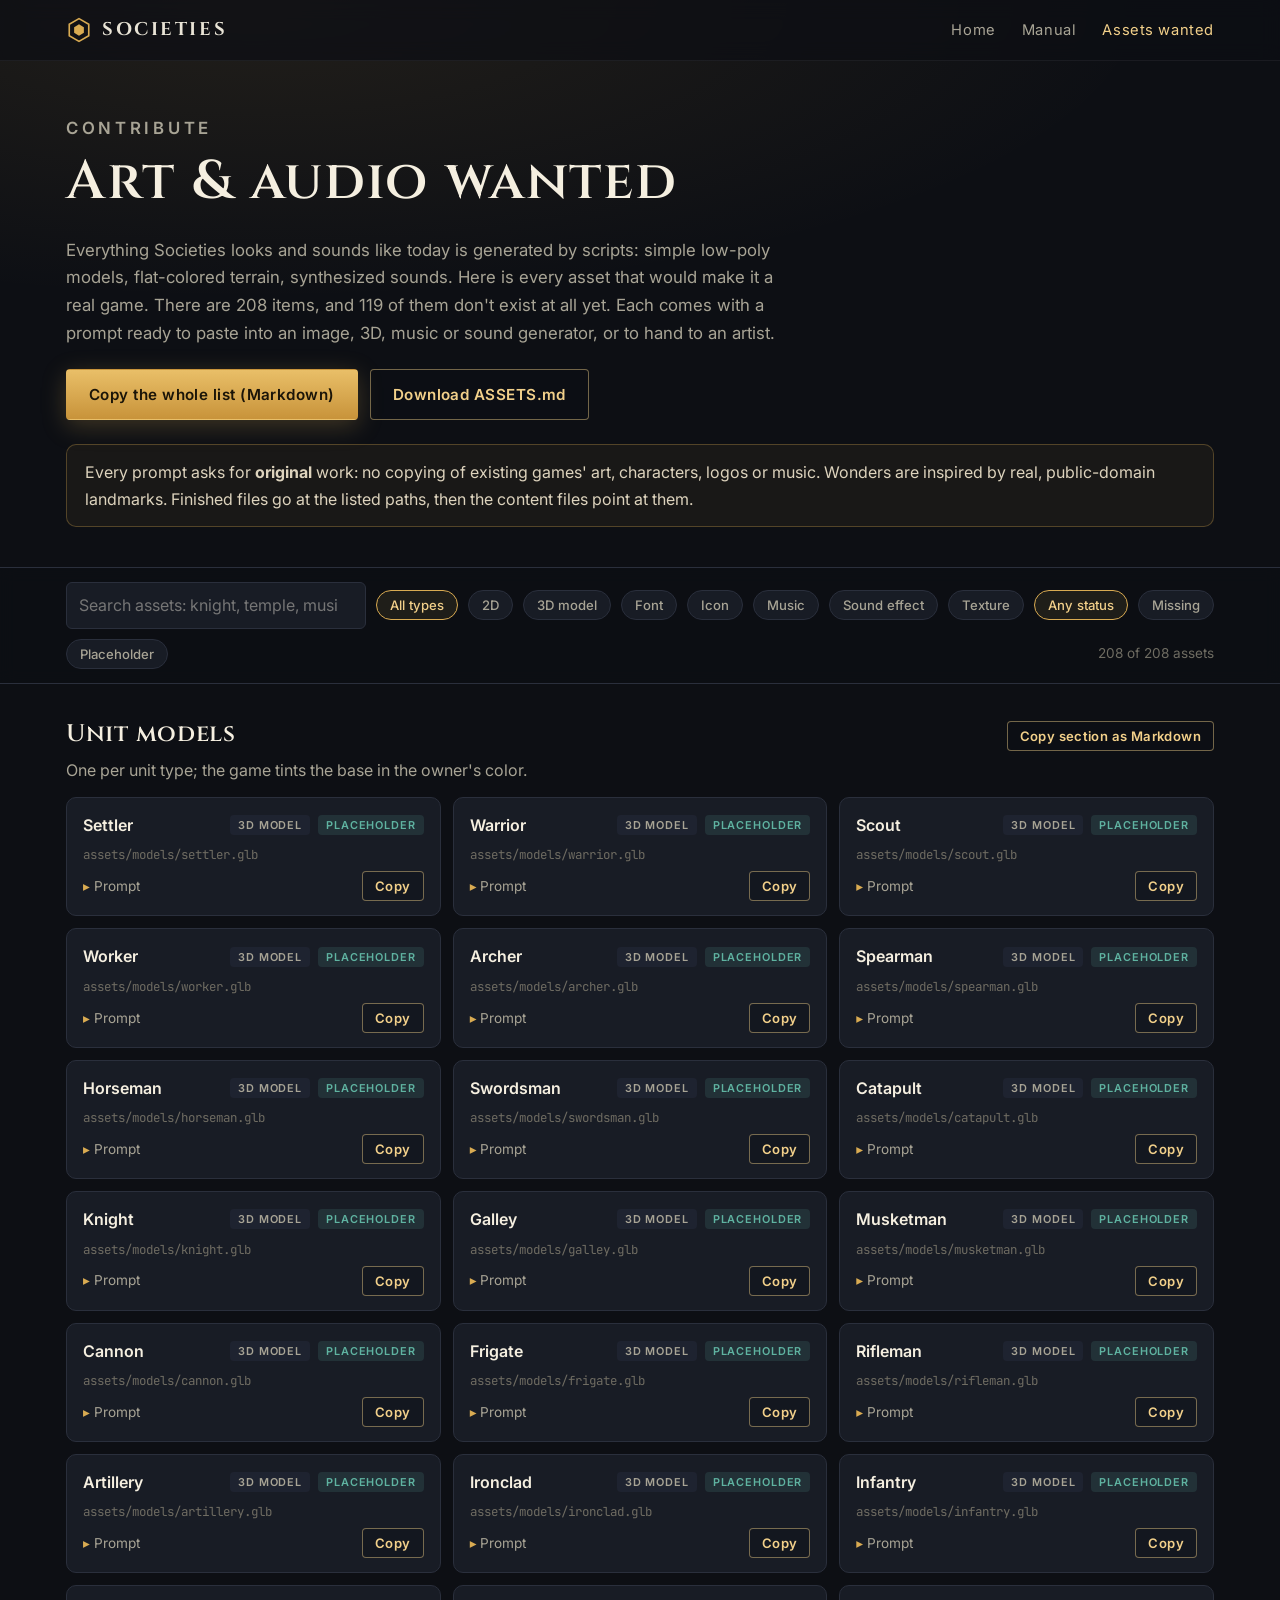
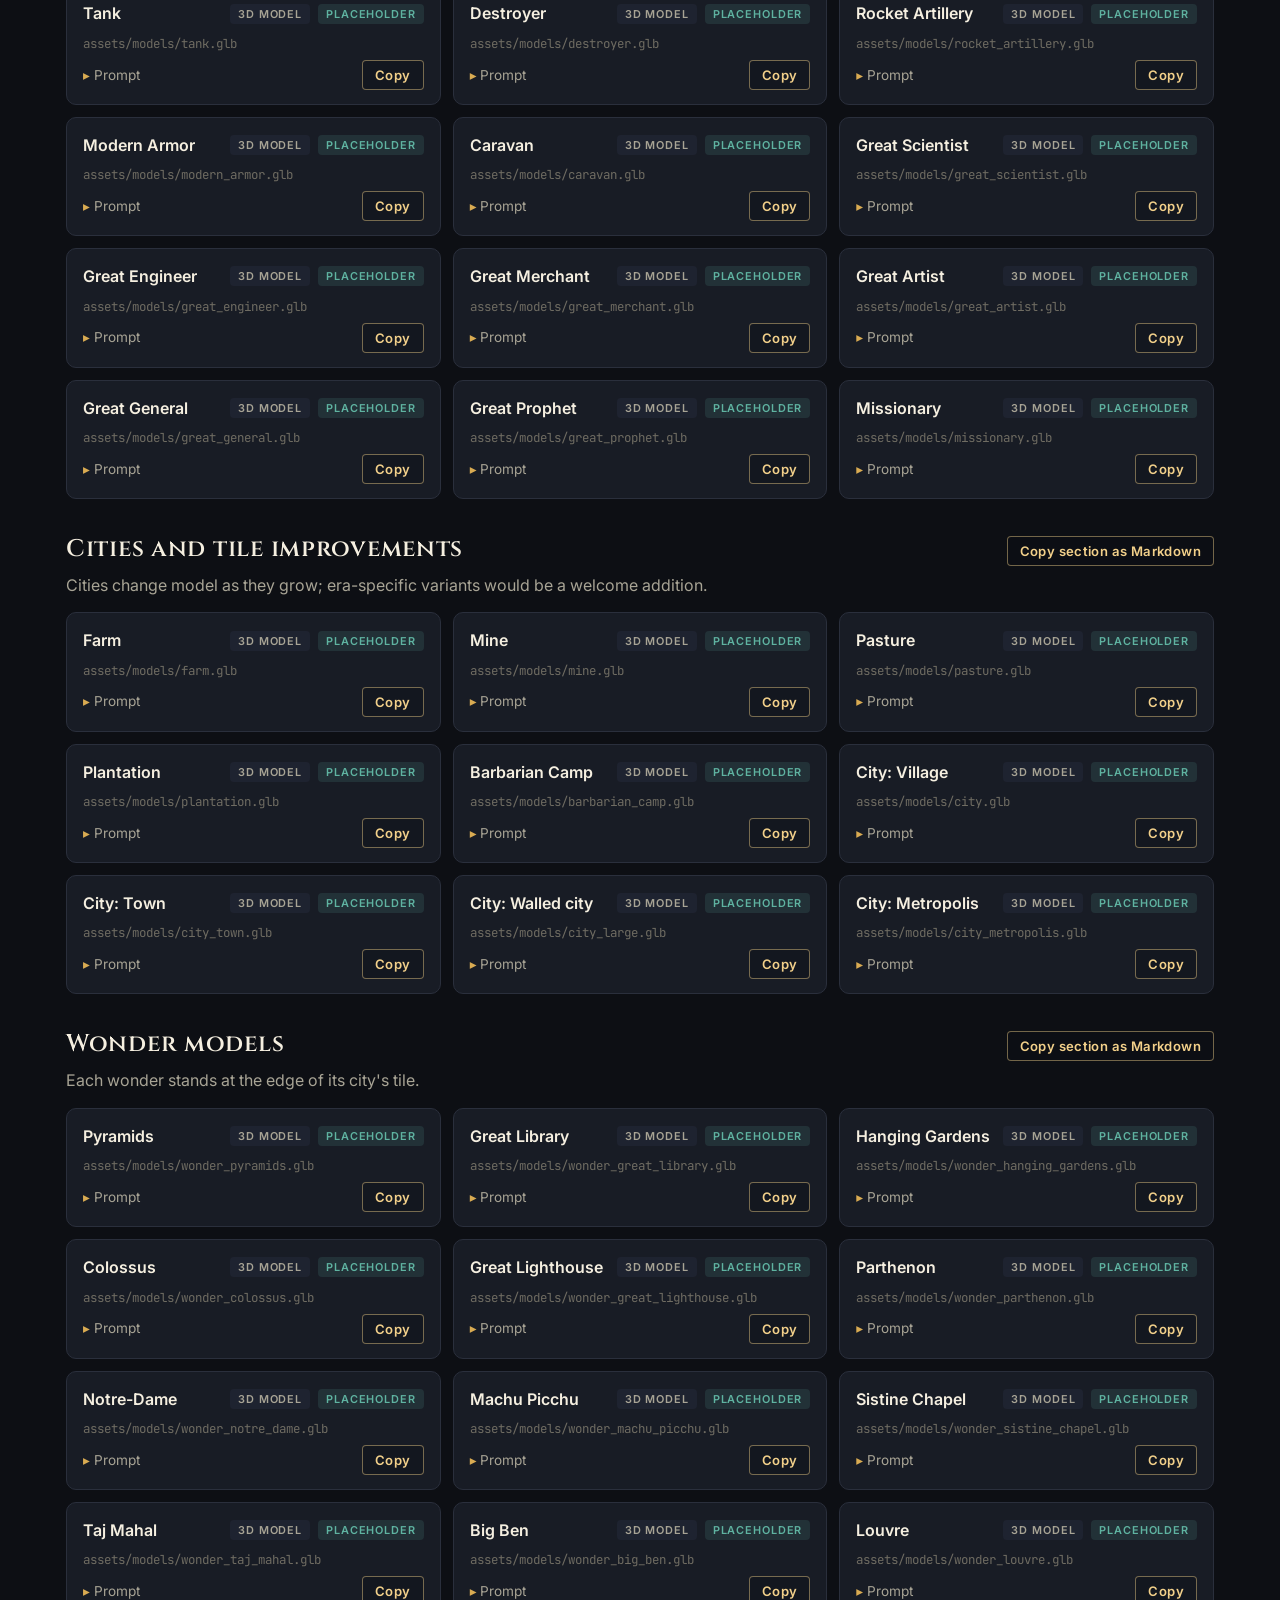
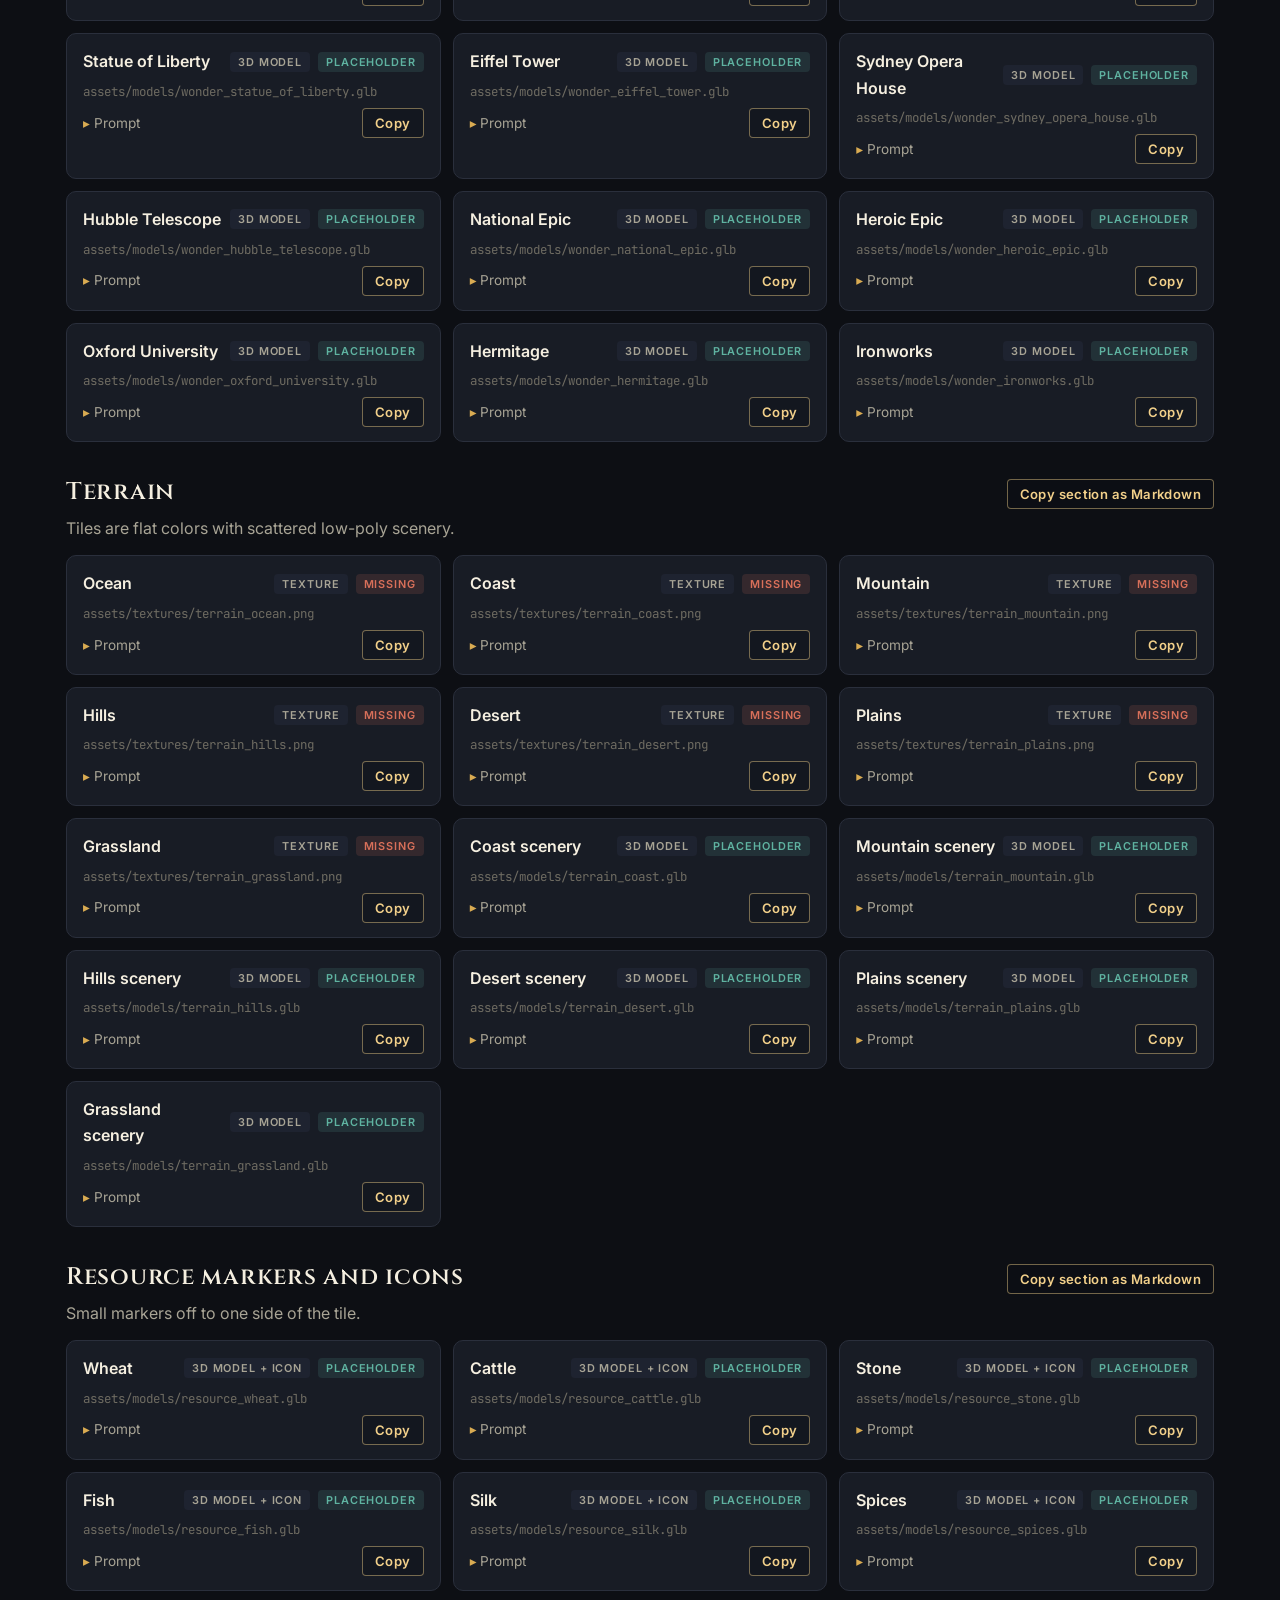
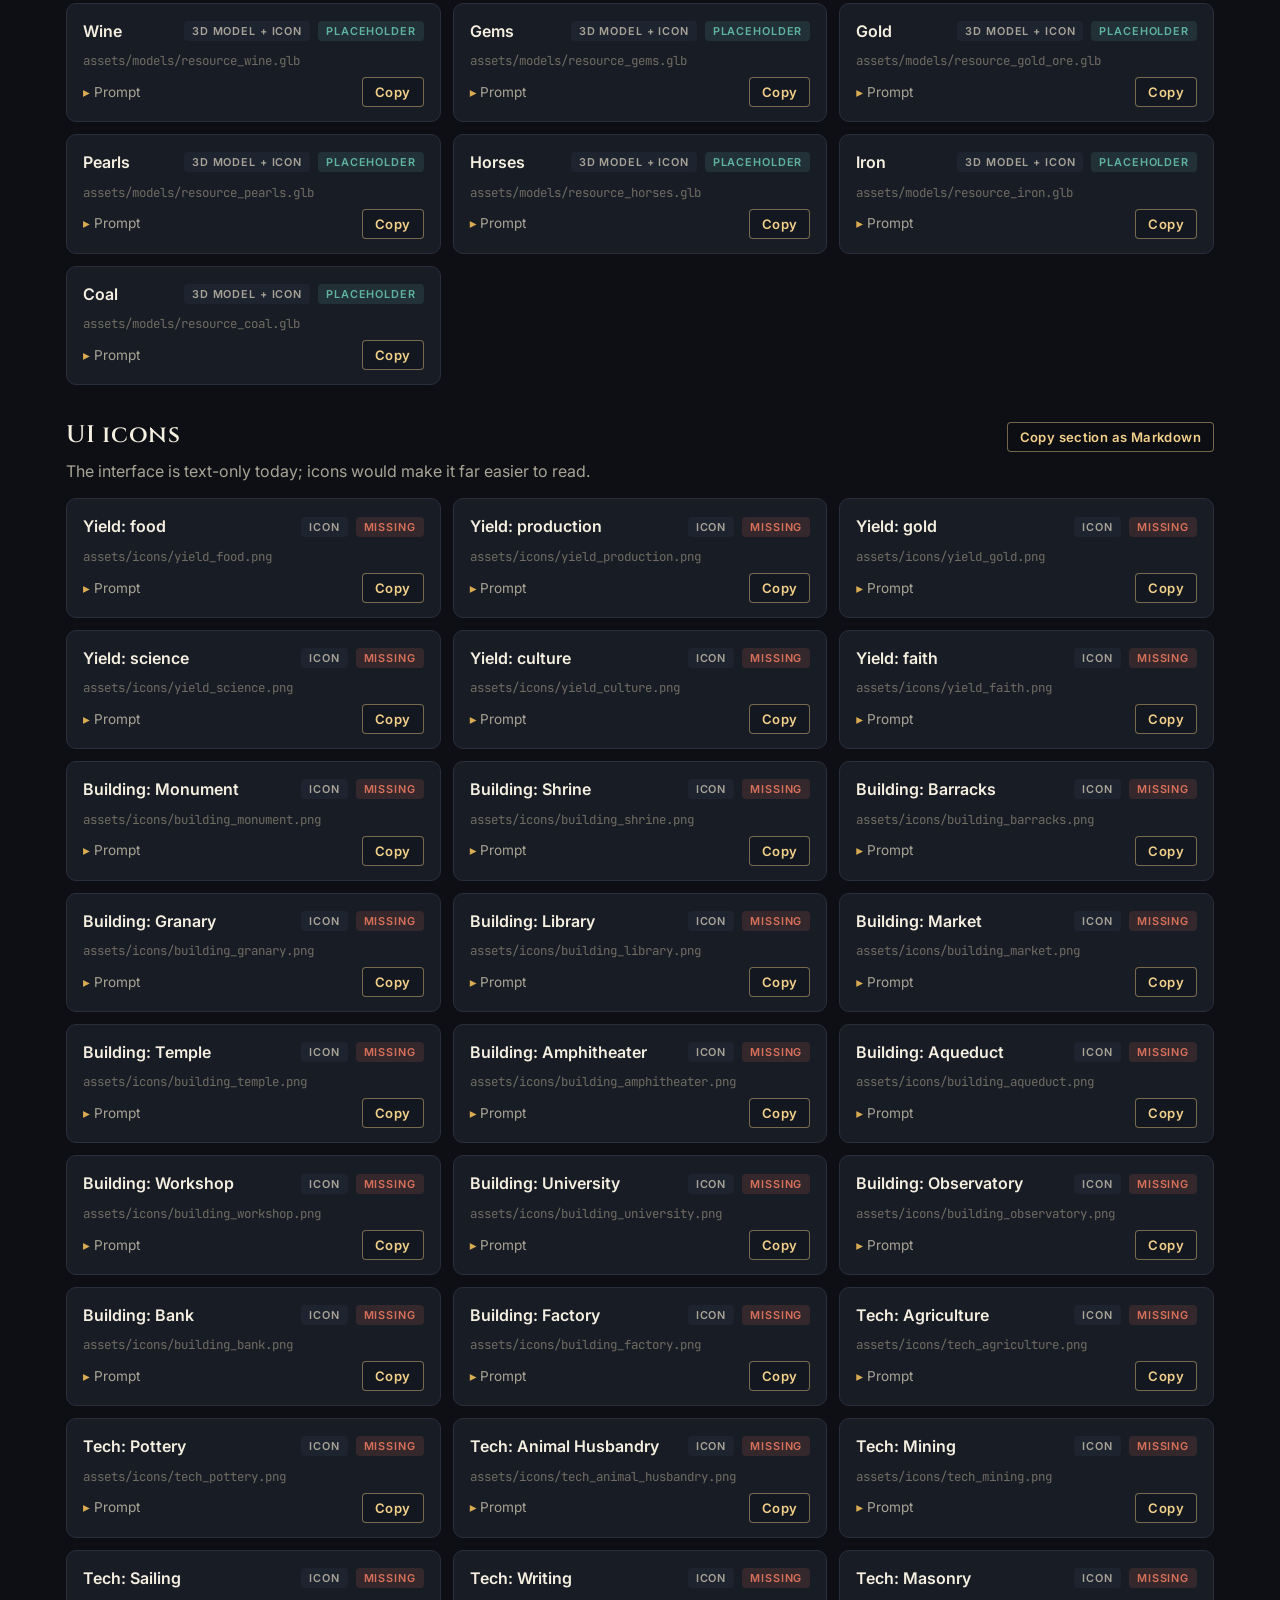
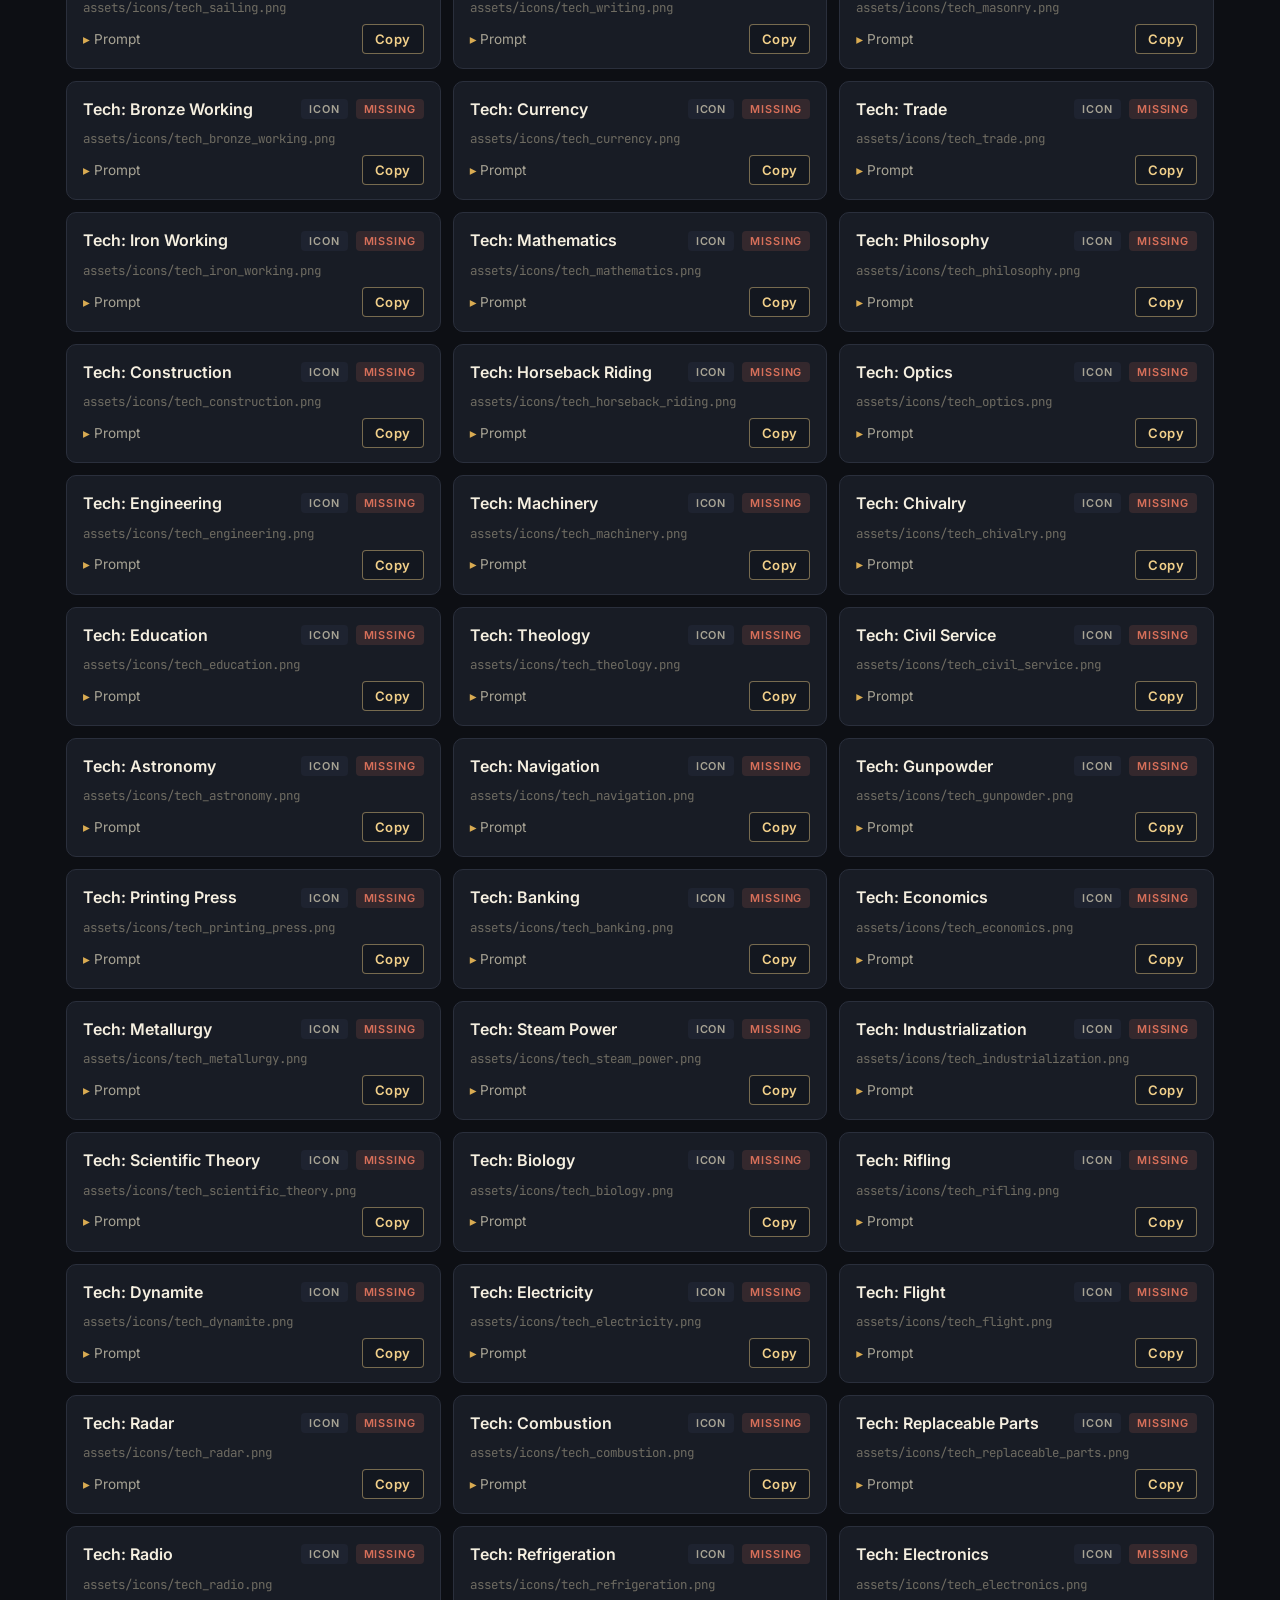
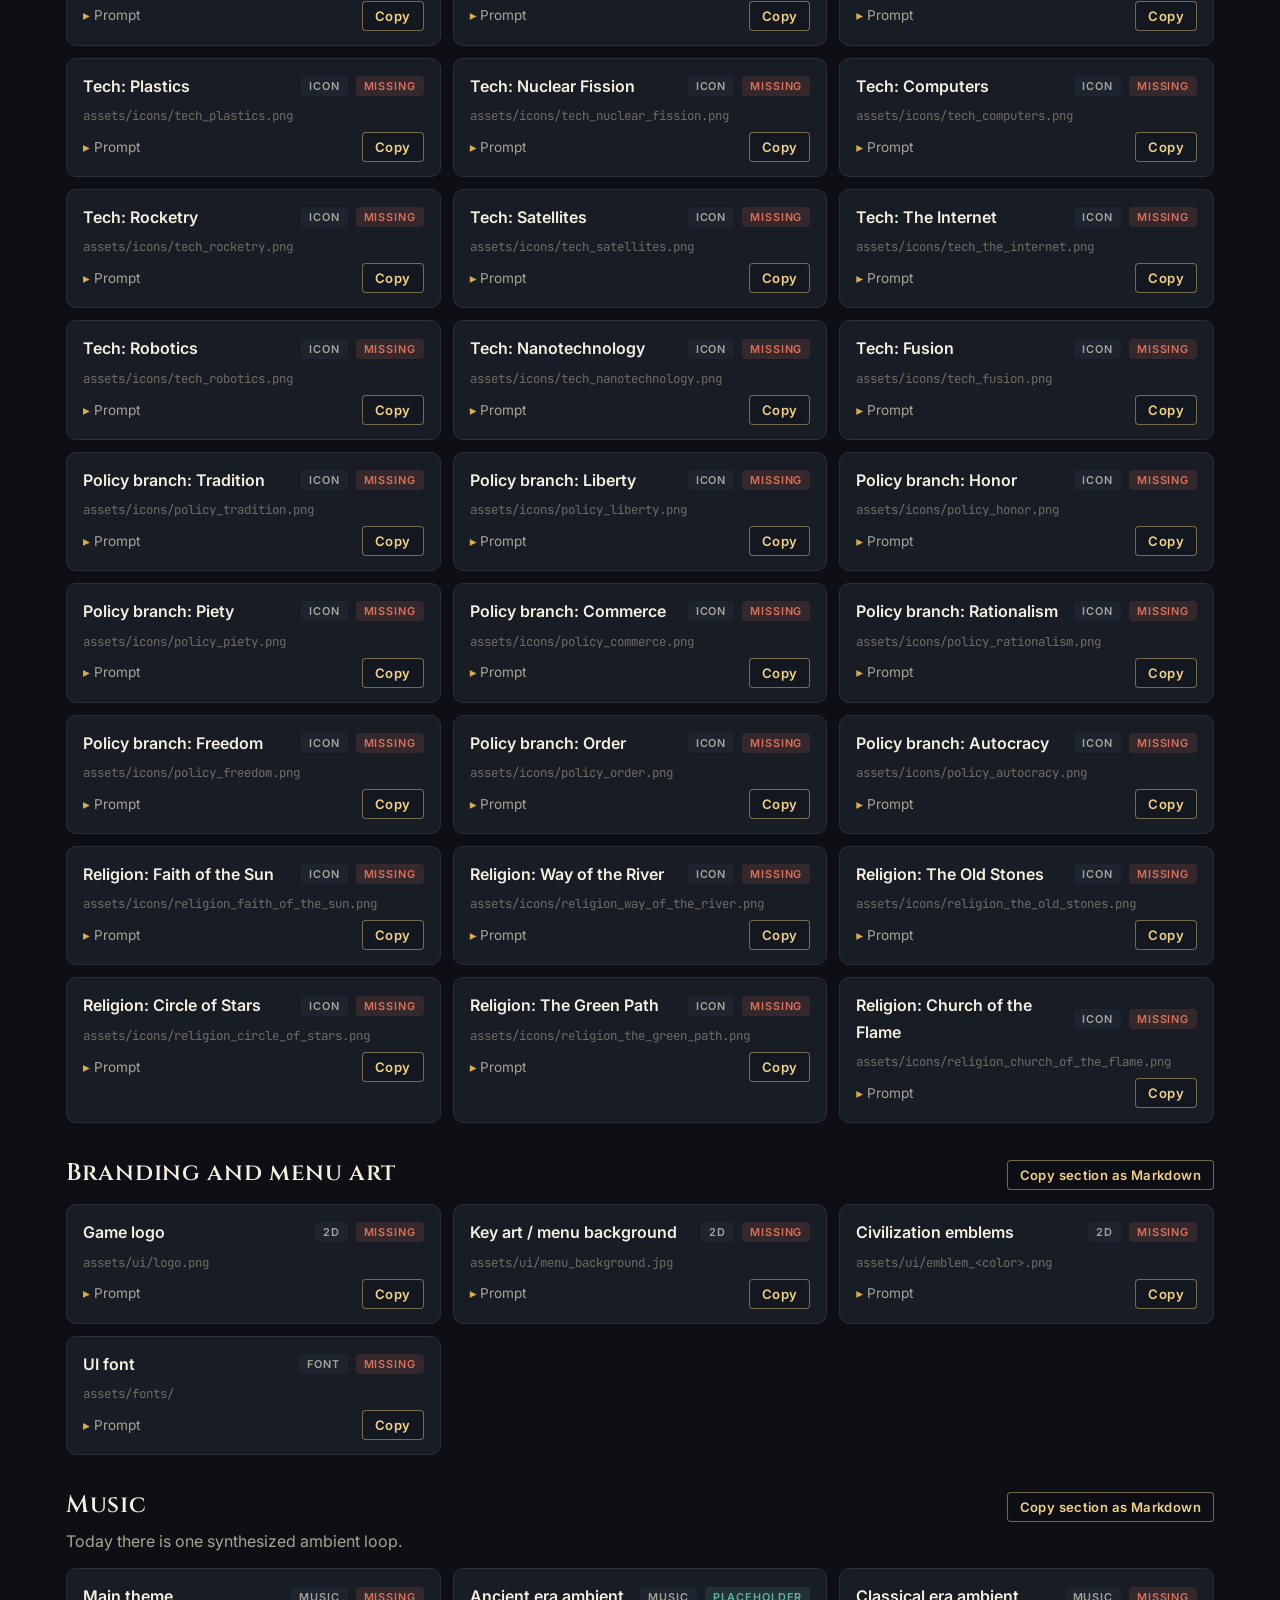
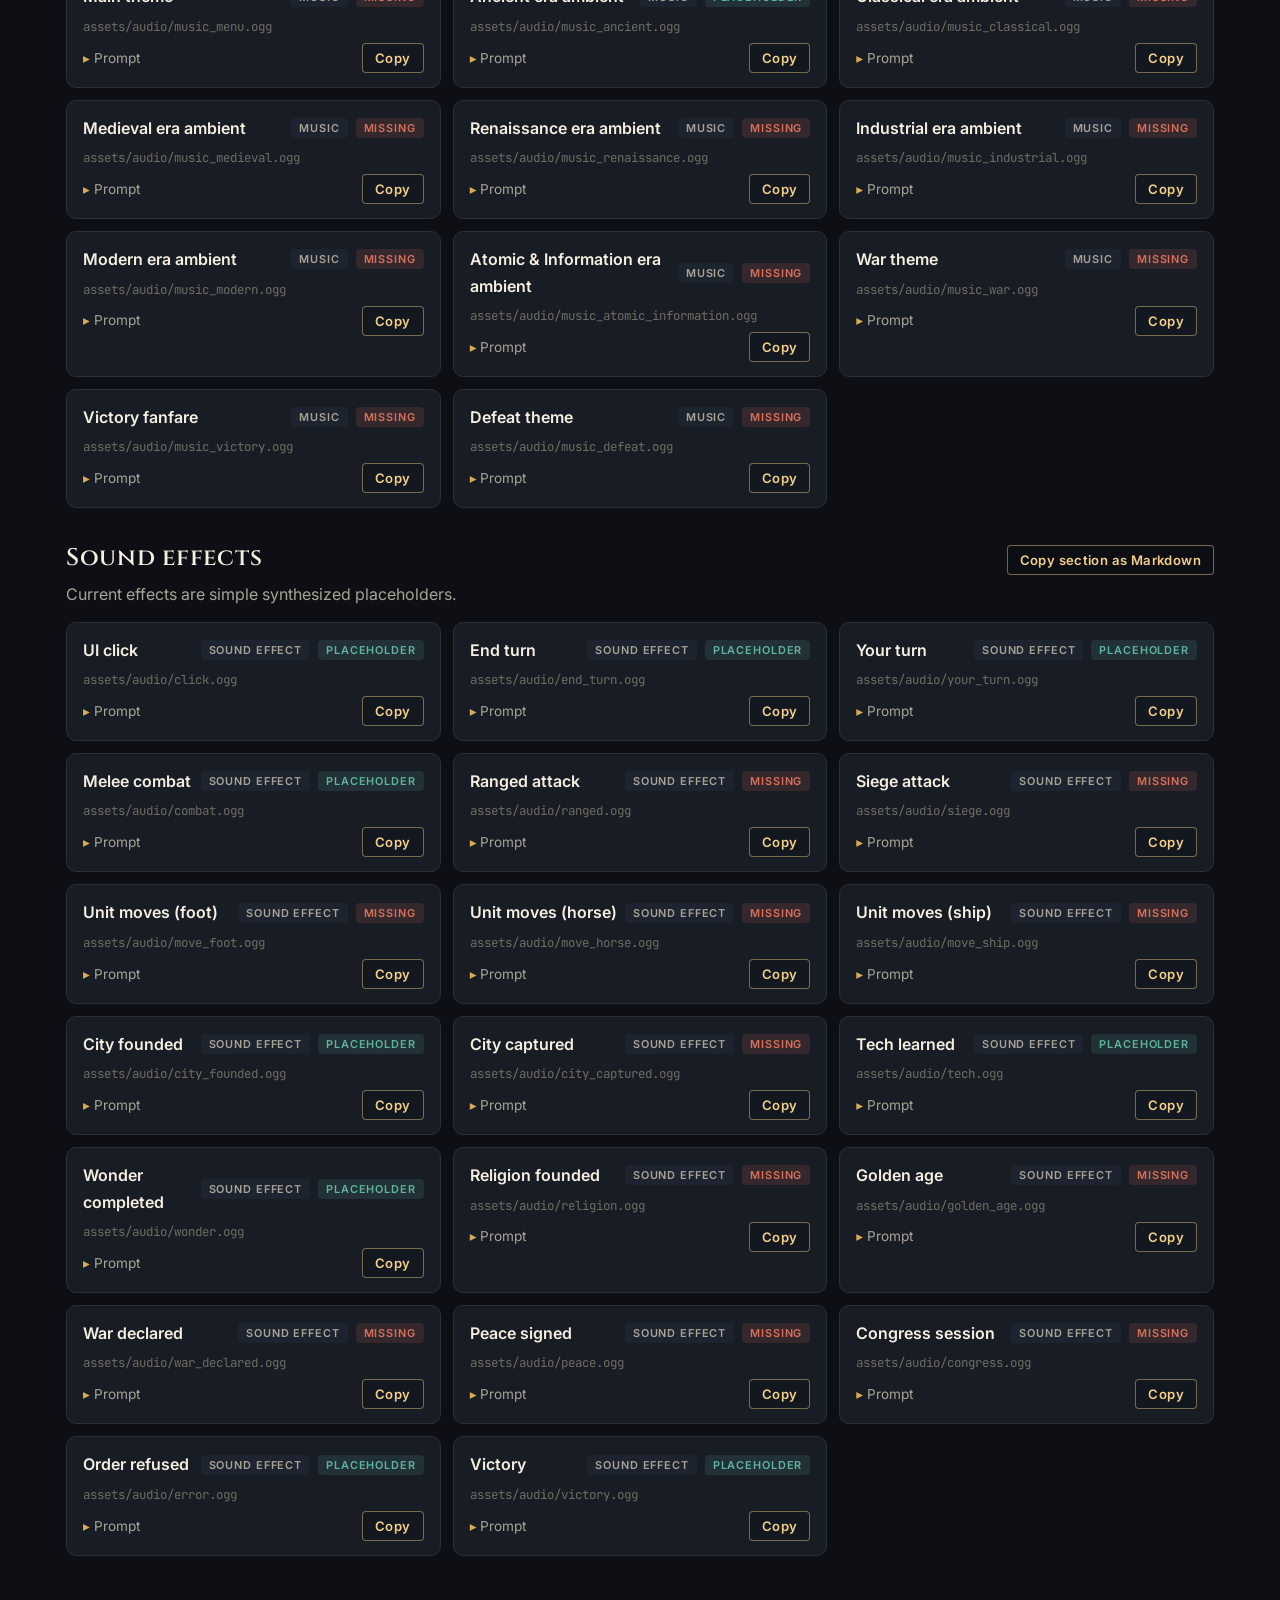
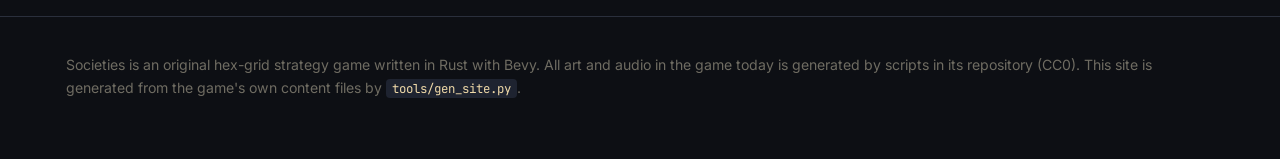
==== commit a9e0a3a3: "Update: new units, congress rule Co-Authored-By: Claude Opus 5.5 (1M context) <noreply@anthropic.com" ====
--- a/assets.html
+++ b/assets.html
@@ -16,7 +16,7 @@
 <header class="bar"><nav><a class="brand" href="index.html"><svg viewBox="0 0 32 32" aria-hidden="true"><path d="M16 2 28 9v14l-12 7L4 23V9z" fill="none" stroke="#d9ab52" stroke-width="2"/><path d="M16 9l6 3.5v7L16 23l-6-3.5v-7z" fill="#d9ab52"/></svg>SOCIETIES</a><a class="link" href="index.html">Home</a><a class="link" href="manual.html">Manual</a><a class="link here" href="assets.html">Assets wanted</a></nav></header>
 <header class="page-head"><div class="wrap"><p class="eyebrow">Contribute</p><h1>Art &amp; audio wanted</h1>
 <p>Everything Societies looks and sounds like today is generated by scripts: simple low-poly models, flat-colored
-terrain, synthesized sounds. Here is every asset that would make it a real game. There are 197 items, and
+terrain, synthesized sounds. Here is every asset that would make it a real game. There are 208 items, and
 119 of them don't exist at all yet. Each comes with a prompt ready to paste into an image, 3D, music or sound
 generator, or to hand to an artist.</p>
 <div class="cta" style="margin-top:22px"><button class="btn primary" data-copy="md_all">Copy the whole list (Markdown)</button>
@@ -71,6 +71,50 @@
 ### Galley (3D model) — `assets/models/galley.glb`
 
 Create a 3D game model of an ancient oared galley with a single square sail — the &quot;Galley&quot; unit (a ship, Ancient era) for a turn-based hex strategy game. Size: about 0.6 units tall, fitting inside a hex tile of radius 1; under 3,000 triangles. Leave a team-color accent (sash, banner or sail) on a separate material named &quot;team&quot; in neutral white so the game can tint it. Style: stylized low-poly, clean flat-shaded or simple hand-painted look, readable from a high three-quarter camera at small size, warm natural palette. Original design: no likeness to any existing game, film or brand, no text or logos. Deliver: glTF 2.0 binary (.glb), Y-up, facing +Z, origin at the center of the base on the ground, PBR metallic-roughness materials, textures at most 1024 px. Save as models/galley.glb.
+
+### Musketman (3D model) — `assets/models/musketman.glb`
+
+Create a 3D game model of a musketman — the &quot;Musketman&quot; unit (a soldier, Renaissance era) for a turn-based hex strategy game. Size: about 0.6 units tall, fitting inside a hex tile of radius 1; under 3,000 triangles. Leave a team-color accent (sash, banner or sail) on a separate material named &quot;team&quot; in neutral white so the game can tint it. Style: stylized low-poly, clean flat-shaded or simple hand-painted look, readable from a high three-quarter camera at small size, warm natural palette. Original design: no likeness to any existing game, film or brand, no text or logos. Deliver: glTF 2.0 binary (.glb), Y-up, facing +Z, origin at the center of the base on the ground, PBR metallic-roughness materials, textures at most 1024 px. Save as models/musketman.glb.
+
+### Cannon (3D model) — `assets/models/cannon.glb`
+
+Create a 3D game model of a cannon — the &quot;Cannon&quot; unit (a soldier, Renaissance era) for a turn-based hex strategy game. Size: about 0.6 units tall, fitting inside a hex tile of radius 1; under 3,000 triangles. Leave a team-color accent (sash, banner or sail) on a separate material named &quot;team&quot; in neutral white so the game can tint it. Style: stylized low-poly, clean flat-shaded or simple hand-painted look, readable from a high three-quarter camera at small size, warm natural palette. Original design: no likeness to any existing game, film or brand, no text or logos. Deliver: glTF 2.0 binary (.glb), Y-up, facing +Z, origin at the center of the base on the ground, PBR metallic-roughness materials, textures at most 1024 px. Save as models/cannon.glb.
+
+### Frigate (3D model) — `assets/models/frigate.glb`
+
+Create a 3D game model of a frigate — the &quot;Frigate&quot; unit (a ship, Renaissance era) for a turn-based hex strategy game. Size: about 0.6 units tall, fitting inside a hex tile of radius 1; under 3,000 triangles. Leave a team-color accent (sash, banner or sail) on a separate material named &quot;team&quot; in neutral white so the game can tint it. Style: stylized low-poly, clean flat-shaded or simple hand-painted look, readable from a high three-quarter camera at small size, warm natural palette. Original design: no likeness to any existing game, film or brand, no text or logos. Deliver: glTF 2.0 binary (.glb), Y-up, facing +Z, origin at the center of the base on the ground, PBR metallic-roughness materials, textures at most 1024 px. Save as models/frigate.glb.
+
+### Rifleman (3D model) — `assets/models/rifleman.glb`
+
+Create a 3D game model of a rifleman — the &quot;Rifleman&quot; unit (a soldier, Industrial era) for a turn-based hex strategy game. Size: about 0.6 units tall, fitting inside a hex tile of radius 1; under 3,000 triangles. Leave a team-color accent (sash, banner or sail) on a separate material named &quot;team&quot; in neutral white so the game can tint it. Style: stylized low-poly, clean flat-shaded or simple hand-painted look, readable from a high three-quarter camera at small size, warm natural palette. Original design: no likeness to any existing game, film or brand, no text or logos. Deliver: glTF 2.0 binary (.glb), Y-up, facing +Z, origin at the center of the base on the ground, PBR metallic-roughness materials, textures at most 1024 px. Save as models/rifleman.glb.
+
+### Artillery (3D model) — `assets/models/artillery.glb`
+
+Create a 3D game model of a artillery — the &quot;Artillery&quot; unit (a soldier, Industrial era) for a turn-based hex strategy game. Size: about 0.6 units tall, fitting inside a hex tile of radius 1; under 3,000 triangles. Leave a team-color accent (sash, banner or sail) on a separate material named &quot;team&quot; in neutral white so the game can tint it. Style: stylized low-poly, clean flat-shaded or simple hand-painted look, readable from a high three-quarter camera at small size, warm natural palette. Original design: no likeness to any existing game, film or brand, no text or logos. Deliver: glTF 2.0 binary (.glb), Y-up, facing +Z, origin at the center of the base on the ground, PBR metallic-roughness materials, textures at most 1024 px. Save as models/artillery.glb.
+
+### Ironclad (3D model) — `assets/models/ironclad.glb`
+
+Create a 3D game model of a ironclad — the &quot;Ironclad&quot; unit (a ship, Industrial era) for a turn-based hex strategy game. Size: about 0.6 units tall, fitting inside a hex tile of radius 1; under 3,000 triangles. Leave a team-color accent (sash, banner or sail) on a separate material named &quot;team&quot; in neutral white so the game can tint it. Style: stylized low-poly, clean flat-shaded or simple hand-painted look, readable from a high three-quarter camera at small size, warm natural palette. Original design: no likeness to any existing game, film or brand, no text or logos. Deliver: glTF 2.0 binary (.glb), Y-up, facing +Z, origin at the center of the base on the ground, PBR metallic-roughness materials, textures at most 1024 px. Save as models/ironclad.glb.
+
+### Infantry (3D model) — `assets/models/infantry.glb`
+
+Create a 3D game model of a infantry — the &quot;Infantry&quot; unit (a soldier, Modern era) for a turn-based hex strategy game. Size: about 0.6 units tall, fitting inside a hex tile of radius 1; under 3,000 triangles. Leave a team-color accent (sash, banner or sail) on a separate material named &quot;team&quot; in neutral white so the game can tint it. Style: stylized low-poly, clean flat-shaded or simple hand-painted look, readable from a high three-quarter camera at small size, warm natural palette. Original design: no likeness to any existing game, film or brand, no text or logos. Deliver: glTF 2.0 binary (.glb), Y-up, facing +Z, origin at the center of the base on the ground, PBR metallic-roughness materials, textures at most 1024 px. Save as models/infantry.glb.
+
+### Tank (3D model) — `assets/models/tank.glb`
+
+Create a 3D game model of a tank — the &quot;Tank&quot; unit (a soldier, Modern era) for a turn-based hex strategy game. Size: about 0.6 units tall, fitting inside a hex tile of radius 1; under 3,000 triangles. Leave a team-color accent (sash, banner or sail) on a separate material named &quot;team&quot; in neutral white so the game can tint it. Style: stylized low-poly, clean flat-shaded or simple hand-painted look, readable from a high three-quarter camera at small size, warm natural palette. Original design: no likeness to any existing game, film or brand, no text or logos. Deliver: glTF 2.0 binary (.glb), Y-up, facing +Z, origin at the center of the base on the ground, PBR metallic-roughness materials, textures at most 1024 px. Save as models/tank.glb.
+
+### Destroyer (3D model) — `assets/models/destroyer.glb`
+
+Create a 3D game model of a destroyer — the &quot;Destroyer&quot; unit (a ship, Industrial era) for a turn-based hex strategy game. Size: about 0.6 units tall, fitting inside a hex tile of radius 1; under 3,000 triangles. Leave a team-color accent (sash, banner or sail) on a separate material named &quot;team&quot; in neutral white so the game can tint it. Style: stylized low-poly, clean flat-shaded or simple hand-painted look, readable from a high three-quarter camera at small size, warm natural palette. Original design: no likeness to any existing game, film or brand, no text or logos. Deliver: glTF 2.0 binary (.glb), Y-up, facing +Z, origin at the center of the base on the ground, PBR metallic-roughness materials, textures at most 1024 px. Save as models/destroyer.glb.
+
+### Rocket Artillery (3D model) — `assets/models/rocket_artillery.glb`
+
+Create a 3D game model of a rocket artillery — the &quot;Rocket Artillery&quot; unit (a soldier, Atomic &amp; Information era) for a turn-based hex strategy game. Size: about 0.6 units tall, fitting inside a hex tile of radius 1; under 3,000 triangles. Leave a team-color accent (sash, banner or sail) on a separate material named &quot;team&quot; in neutral white so the game can tint it. Style: stylized low-poly, clean flat-shaded or simple hand-painted look, readable from a high three-quarter camera at small size, warm natural palette. Original design: no likeness to any existing game, film or brand, no text or logos. Deliver: glTF 2.0 binary (.glb), Y-up, facing +Z, origin at the center of the base on the ground, PBR metallic-roughness materials, textures at most 1024 px. Save as models/rocket_artillery.glb.
+
+### Modern Armor (3D model) — `assets/models/modern_armor.glb`
+
+Create a 3D game model of a modern armor — the &quot;Modern Armor&quot; unit (a soldier, Atomic &amp; Information era) for a turn-based hex strategy game. Size: about 0.6 units tall, fitting inside a hex tile of radius 1; under 3,000 triangles. Leave a team-color accent (sash, banner or sail) on a separate material named &quot;team&quot; in neutral white so the game can tint it. Style: stylized low-poly, clean flat-shaded or simple hand-painted look, readable from a high three-quarter camera at small size, warm natural palette. Original design: no likeness to any existing game, film or brand, no text or logos. Deliver: glTF 2.0 binary (.glb), Y-up, facing +Z, origin at the center of the base on the ground, PBR metallic-roughness materials, textures at most 1024 px. Save as models/modern_armor.glb.
 
 ### Caravan (3D model) — `assets/models/caravan.glb`
 
@@ -888,6 +932,50 @@
 
 Create a 3D game model of an ancient oared galley with a single square sail — the &quot;Galley&quot; unit (a ship, Ancient era) for a turn-based hex strategy game. Size: about 0.6 units tall, fitting inside a hex tile of radius 1; under 3,000 triangles. Leave a team-color accent (sash, banner or sail) on a separate material named &quot;team&quot; in neutral white so the game can tint it. Style: stylized low-poly, clean flat-shaded or simple hand-painted look, readable from a high three-quarter camera at small size, warm natural palette. Original design: no likeness to any existing game, film or brand, no text or logos. Deliver: glTF 2.0 binary (.glb), Y-up, facing +Z, origin at the center of the base on the ground, PBR metallic-roughness materials, textures at most 1024 px. Save as models/galley.glb.
 
+### Musketman (3D model) — `assets/models/musketman.glb`
+
+Create a 3D game model of a musketman — the &quot;Musketman&quot; unit (a soldier, Renaissance era) for a turn-based hex strategy game. Size: about 0.6 units tall, fitting inside a hex tile of radius 1; under 3,000 triangles. Leave a team-color accent (sash, banner or sail) on a separate material named &quot;team&quot; in neutral white so the game can tint it. Style: stylized low-poly, clean flat-shaded or simple hand-painted look, readable from a high three-quarter camera at small size, warm natural palette. Original design: no likeness to any existing game, film or brand, no text or logos. Deliver: glTF 2.0 binary (.glb), Y-up, facing +Z, origin at the center of the base on the ground, PBR metallic-roughness materials, textures at most 1024 px. Save as models/musketman.glb.
+
+### Cannon (3D model) — `assets/models/cannon.glb`
+
+Create a 3D game model of a cannon — the &quot;Cannon&quot; unit (a soldier, Renaissance era) for a turn-based hex strategy game. Size: about 0.6 units tall, fitting inside a hex tile of radius 1; under 3,000 triangles. Leave a team-color accent (sash, banner or sail) on a separate material named &quot;team&quot; in neutral white so the game can tint it. Style: stylized low-poly, clean flat-shaded or simple hand-painted look, readable from a high three-quarter camera at small size, warm natural palette. Original design: no likeness to any existing game, film or brand, no text or logos. Deliver: glTF 2.0 binary (.glb), Y-up, facing +Z, origin at the center of the base on the ground, PBR metallic-roughness materials, textures at most 1024 px. Save as models/cannon.glb.
+
+### Frigate (3D model) — `assets/models/frigate.glb`
+
+Create a 3D game model of a frigate — the &quot;Frigate&quot; unit (a ship, Renaissance era) for a turn-based hex strategy game. Size: about 0.6 units tall, fitting inside a hex tile of radius 1; under 3,000 triangles. Leave a team-color accent (sash, banner or sail) on a separate material named &quot;team&quot; in neutral white so the game can tint it. Style: stylized low-poly, clean flat-shaded or simple hand-painted look, readable from a high three-quarter camera at small size, warm natural palette. Original design: no likeness to any existing game, film or brand, no text or logos. Deliver: glTF 2.0 binary (.glb), Y-up, facing +Z, origin at the center of the base on the ground, PBR metallic-roughness materials, textures at most 1024 px. Save as models/frigate.glb.
+
+### Rifleman (3D model) — `assets/models/rifleman.glb`
+
+Create a 3D game model of a rifleman — the &quot;Rifleman&quot; unit (a soldier, Industrial era) for a turn-based hex strategy game. Size: about 0.6 units tall, fitting inside a hex tile of radius 1; under 3,000 triangles. Leave a team-color accent (sash, banner or sail) on a separate material named &quot;team&quot; in neutral white so the game can tint it. Style: stylized low-poly, clean flat-shaded or simple hand-painted look, readable from a high three-quarter camera at small size, warm natural palette. Original design: no likeness to any existing game, film or brand, no text or logos. Deliver: glTF 2.0 binary (.glb), Y-up, facing +Z, origin at the center of the base on the ground, PBR metallic-roughness materials, textures at most 1024 px. Save as models/rifleman.glb.
+
+### Artillery (3D model) — `assets/models/artillery.glb`
+
+Create a 3D game model of a artillery — the &quot;Artillery&quot; unit (a soldier, Industrial era) for a turn-based hex strategy game. Size: about 0.6 units tall, fitting inside a hex tile of radius 1; under 3,000 triangles. Leave a team-color accent (sash, banner or sail) on a separate material named &quot;team&quot; in neutral white so the game can tint it. Style: stylized low-poly, clean flat-shaded or simple hand-painted look, readable from a high three-quarter camera at small size, warm natural palette. Original design: no likeness to any existing game, film or brand, no text or logos. Deliver: glTF 2.0 binary (.glb), Y-up, facing +Z, origin at the center of the base on the ground, PBR metallic-roughness materials, textures at most 1024 px. Save as models/artillery.glb.
+
+### Ironclad (3D model) — `assets/models/ironclad.glb`
+
+Create a 3D game model of a ironclad — the &quot;Ironclad&quot; unit (a ship, Industrial era) for a turn-based hex strategy game. Size: about 0.6 units tall, fitting inside a hex tile of radius 1; under 3,000 triangles. Leave a team-color accent (sash, banner or sail) on a separate material named &quot;team&quot; in neutral white so the game can tint it. Style: stylized low-poly, clean flat-shaded or simple hand-painted look, readable from a high three-quarter camera at small size, warm natural palette. Original design: no likeness to any existing game, film or brand, no text or logos. Deliver: glTF 2.0 binary (.glb), Y-up, facing +Z, origin at the center of the base on the ground, PBR metallic-roughness materials, textures at most 1024 px. Save as models/ironclad.glb.
+
+### Infantry (3D model) — `assets/models/infantry.glb`
+
+Create a 3D game model of a infantry — the &quot;Infantry&quot; unit (a soldier, Modern era) for a turn-based hex strategy game. Size: about 0.6 units tall, fitting inside a hex tile of radius 1; under 3,000 triangles. Leave a team-color accent (sash, banner or sail) on a separate material named &quot;team&quot; in neutral white so the game can tint it. Style: stylized low-poly, clean flat-shaded or simple hand-painted look, readable from a high three-quarter camera at small size, warm natural palette. Original design: no likeness to any existing game, film or brand, no text or logos. Deliver: glTF 2.0 binary (.glb), Y-up, facing +Z, origin at the center of the base on the ground, PBR metallic-roughness materials, textures at most 1024 px. Save as models/infantry.glb.
+
+### Tank (3D model) — `assets/models/tank.glb`
+
+Create a 3D game model of a tank — the &quot;Tank&quot; unit (a soldier, Modern era) for a turn-based hex strategy game. Size: about 0.6 units tall, fitting inside a hex tile of radius 1; under 3,000 triangles. Leave a team-color accent (sash, banner or sail) on a separate material named &quot;team&quot; in neutral white so the game can tint it. Style: stylized low-poly, clean flat-shaded or simple hand-painted look, readable from a high three-quarter camera at small size, warm natural palette. Original design: no likeness to any existing game, film or brand, no text or logos. Deliver: glTF 2.0 binary (.glb), Y-up, facing +Z, origin at the center of the base on the ground, PBR metallic-roughness materials, textures at most 1024 px. Save as models/tank.glb.
+
+### Destroyer (3D model) — `assets/models/destroyer.glb`
+
+Create a 3D game model of a destroyer — the &quot;Destroyer&quot; unit (a ship, Industrial era) for a turn-based hex strategy game. Size: about 0.6 units tall, fitting inside a hex tile of radius 1; under 3,000 triangles. Leave a team-color accent (sash, banner or sail) on a separate material named &quot;team&quot; in neutral white so the game can tint it. Style: stylized low-poly, clean flat-shaded or simple hand-painted look, readable from a high three-quarter camera at small size, warm natural palette. Original design: no likeness to any existing game, film or brand, no text or logos. Deliver: glTF 2.0 binary (.glb), Y-up, facing +Z, origin at the center of the base on the ground, PBR metallic-roughness materials, textures at most 1024 px. Save as models/destroyer.glb.
+
+### Rocket Artillery (3D model) — `assets/models/rocket_artillery.glb`
+
+Create a 3D game model of a rocket artillery — the &quot;Rocket Artillery&quot; unit (a soldier, Atomic &amp; Information era) for a turn-based hex strategy game. Size: about 0.6 units tall, fitting inside a hex tile of radius 1; under 3,000 triangles. Leave a team-color accent (sash, banner or sail) on a separate material named &quot;team&quot; in neutral white so the game can tint it. Style: stylized low-poly, clean flat-shaded or simple hand-painted look, readable from a high three-quarter camera at small size, warm natural palette. Original design: no likeness to any existing game, film or brand, no text or logos. Deliver: glTF 2.0 binary (.glb), Y-up, facing +Z, origin at the center of the base on the ground, PBR metallic-roughness materials, textures at most 1024 px. Save as models/rocket_artillery.glb.
+
+### Modern Armor (3D model) — `assets/models/modern_armor.glb`
+
+Create a 3D game model of a modern armor — the &quot;Modern Armor&quot; unit (a soldier, Atomic &amp; Information era) for a turn-based hex strategy game. Size: about 0.6 units tall, fitting inside a hex tile of radius 1; under 3,000 triangles. Leave a team-color accent (sash, banner or sail) on a separate material named &quot;team&quot; in neutral white so the game can tint it. Style: stylized low-poly, clean flat-shaded or simple hand-painted look, readable from a high three-quarter camera at small size, warm natural palette. Original design: no likeness to any existing game, film or brand, no text or logos. Deliver: glTF 2.0 binary (.glb), Y-up, facing +Z, origin at the center of the base on the ground, PBR metallic-roughness materials, textures at most 1024 px. Save as models/modern_armor.glb.
+
 ### Caravan (3D model) — `assets/models/caravan.glb`
 
 Create a 3D game model of a trader leading a pack camel or donkey loaded with goods — the &quot;Caravan&quot; unit (a civilian, Classical era) for a turn-based hex strategy game. Size: about 0.6 units tall, fitting inside a hex tile of radius 1; under 3,000 triangles. Leave a team-color accent (sash, banner or sail) on a separate material named &quot;team&quot; in neutral white so the game can tint it. Style: stylized low-poly, clean flat-shaded or simple hand-painted look, readable from a high three-quarter camera at small size, warm natural palette. Original design: no likeness to any existing game, film or brand, no text or logos. Deliver: glTF 2.0 binary (.glb), Y-up, facing +Z, origin at the center of the base on the ground, PBR metallic-roughness materials, textures at most 1024 px. Save as models/caravan.glb.
@@ -975,6 +1063,61 @@
 <div class="path">assets/models/galley.glb</div>
 <div class="row"><details><summary>Prompt</summary><div class="prompt" id="p_unit_galley">Create a 3D game model of an ancient oared galley with a single square sail — the &quot;Galley&quot; unit (a ship, Ancient era) for a turn-based hex strategy game. Size: about 0.6 units tall, fitting inside a hex tile of radius 1; under 3,000 triangles. Leave a team-color accent (sash, banner or sail) on a separate material named &quot;team&quot; in neutral white so the game can tint it. Style: stylized low-poly, clean flat-shaded or simple hand-painted look, readable from a high three-quarter camera at small size, warm natural palette. Original design: no likeness to any existing game, film or brand, no text or logos. Deliver: glTF 2.0 binary (.glb), Y-up, facing +Z, origin at the center of the base on the ground, PBR metallic-roughness materials, textures at most 1024 px. Save as models/galley.glb.</div></details>
 <button class="btn ghost small" style="margin-left:auto" data-copy="p_unit_galley">Copy</button></div>
+</div><div class="asset" data-kind="3d" data-status="placeholder">
+<div class="row"><span class="name">Musketman</span><span class="tag">3D model</span><span class="tag placeholder">placeholder</span></div>
+<div class="path">assets/models/musketman.glb</div>
+<div class="row"><details><summary>Prompt</summary><div class="prompt" id="p_unit_musketman">Create a 3D game model of a musketman — the &quot;Musketman&quot; unit (a soldier, Renaissance era) for a turn-based hex strategy game. Size: about 0.6 units tall, fitting inside a hex tile of radius 1; under 3,000 triangles. Leave a team-color accent (sash, banner or sail) on a separate material named &quot;team&quot; in neutral white so the game can tint it. Style: stylized low-poly, clean flat-shaded or simple hand-painted look, readable from a high three-quarter camera at small size, warm natural palette. Original design: no likeness to any existing game, film or brand, no text or logos. Deliver: glTF 2.0 binary (.glb), Y-up, facing +Z, origin at the center of the base on the ground, PBR metallic-roughness materials, textures at most 1024 px. Save as models/musketman.glb.</div></details>
+<button class="btn ghost small" style="margin-left:auto" data-copy="p_unit_musketman">Copy</button></div>
+</div><div class="asset" data-kind="3d" data-status="placeholder">
+<div class="row"><span class="name">Cannon</span><span class="tag">3D model</span><span class="tag placeholder">placeholder</span></div>
+<div class="path">assets/models/cannon.glb</div>
+<div class="row"><details><summary>Prompt</summary><div class="prompt" id="p_unit_cannon">Create a 3D game model of a cannon — the &quot;Cannon&quot; unit (a soldier, Renaissance era) for a turn-based hex strategy game. Size: about 0.6 units tall, fitting inside a hex tile of radius 1; under 3,000 triangles. Leave a team-color accent (sash, banner or sail) on a separate material named &quot;team&quot; in neutral white so the game can tint it. Style: stylized low-poly, clean flat-shaded or simple hand-painted look, readable from a high three-quarter camera at small size, warm natural palette. Original design: no likeness to any existing game, film or brand, no text or logos. Deliver: glTF 2.0 binary (.glb), Y-up, facing +Z, origin at the center of the base on the ground, PBR metallic-roughness materials, textures at most 1024 px. Save as models/cannon.glb.</div></details>
+<button class="btn ghost small" style="margin-left:auto" data-copy="p_unit_cannon">Copy</button></div>
+</div><div class="asset" data-kind="3d" data-status="placeholder">
+<div class="row"><span class="name">Frigate</span><span class="tag">3D model</span><span class="tag placeholder">placeholder</span></div>
+<div class="path">assets/models/frigate.glb</div>
+<div class="row"><details><summary>Prompt</summary><div class="prompt" id="p_unit_frigate">Create a 3D game model of a frigate — the &quot;Frigate&quot; unit (a ship, Renaissance era) for a turn-based hex strategy game. Size: about 0.6 units tall, fitting inside a hex tile of radius 1; under 3,000 triangles. Leave a team-color accent (sash, banner or sail) on a separate material named &quot;team&quot; in neutral white so the game can tint it. Style: stylized low-poly, clean flat-shaded or simple hand-painted look, readable from a high three-quarter camera at small size, warm natural palette. Original design: no likeness to any existing game, film or brand, no text or logos. Deliver: glTF 2.0 binary (.glb), Y-up, facing +Z, origin at the center of the base on the ground, PBR metallic-roughness materials, textures at most 1024 px. Save as models/frigate.glb.</div></details>
+<button class="btn ghost small" style="margin-left:auto" data-copy="p_unit_frigate">Copy</button></div>
+</div><div class="asset" data-kind="3d" data-status="placeholder">
+<div class="row"><span class="name">Rifleman</span><span class="tag">3D model</span><span class="tag placeholder">placeholder</span></div>
+<div class="path">assets/models/rifleman.glb</div>
+<div class="row"><details><summary>Prompt</summary><div class="prompt" id="p_unit_rifleman">Create a 3D game model of a rifleman — the &quot;Rifleman&quot; unit (a soldier, Industrial era) for a turn-based hex strategy game. Size: about 0.6 units tall, fitting inside a hex tile of radius 1; under 3,000 triangles. Leave a team-color accent (sash, banner or sail) on a separate material named &quot;team&quot; in neutral white so the game can tint it. Style: stylized low-poly, clean flat-shaded or simple hand-painted look, readable from a high three-quarter camera at small size, warm natural palette. Original design: no likeness to any existing game, film or brand, no text or logos. Deliver: glTF 2.0 binary (.glb), Y-up, facing +Z, origin at the center of the base on the ground, PBR metallic-roughness materials, textures at most 1024 px. Save as models/rifleman.glb.</div></details>
+<button class="btn ghost small" style="margin-left:auto" data-copy="p_unit_rifleman">Copy</button></div>
+</div><div class="asset" data-kind="3d" data-status="placeholder">
+<div class="row"><span class="name">Artillery</span><span class="tag">3D model</span><span class="tag placeholder">placeholder</span></div>
+<div class="path">assets/models/artillery.glb</div>
+<div class="row"><details><summary>Prompt</summary><div class="prompt" id="p_unit_artillery">Create a 3D game model of a artillery — the &quot;Artillery&quot; unit (a soldier, Industrial era) for a turn-based hex strategy game. Size: about 0.6 units tall, fitting inside a hex tile of radius 1; under 3,000 triangles. Leave a team-color accent (sash, banner or sail) on a separate material named &quot;team&quot; in neutral white so the game can tint it. Style: stylized low-poly, clean flat-shaded or simple hand-painted look, readable from a high three-quarter camera at small size, warm natural palette. Original design: no likeness to any existing game, film or brand, no text or logos. Deliver: glTF 2.0 binary (.glb), Y-up, facing +Z, origin at the center of the base on the ground, PBR metallic-roughness materials, textures at most 1024 px. Save as models/artillery.glb.</div></details>
+<button class="btn ghost small" style="margin-left:auto" data-copy="p_unit_artillery">Copy</button></div>
+</div><div class="asset" data-kind="3d" data-status="placeholder">
+<div class="row"><span class="name">Ironclad</span><span class="tag">3D model</span><span class="tag placeholder">placeholder</span></div>
+<div class="path">assets/models/ironclad.glb</div>
+<div class="row"><details><summary>Prompt</summary><div class="prompt" id="p_unit_ironclad">Create a 3D game model of a ironclad — the &quot;Ironclad&quot; unit (a ship, Industrial era) for a turn-based hex strategy game. Size: about 0.6 units tall, fitting inside a hex tile of radius 1; under 3,000 triangles. Leave a team-color accent (sash, banner or sail) on a separate material named &quot;team&quot; in neutral white so the game can tint it. Style: stylized low-poly, clean flat-shaded or simple hand-painted look, readable from a high three-quarter camera at small size, warm natural palette. Original design: no likeness to any existing game, film or brand, no text or logos. Deliver: glTF 2.0 binary (.glb), Y-up, facing +Z, origin at the center of the base on the ground, PBR metallic-roughness materials, textures at most 1024 px. Save as models/ironclad.glb.</div></details>
+<button class="btn ghost small" style="margin-left:auto" data-copy="p_unit_ironclad">Copy</button></div>
+</div><div class="asset" data-kind="3d" data-status="placeholder">
+<div class="row"><span class="name">Infantry</span><span class="tag">3D model</span><span class="tag placeholder">placeholder</span></div>
+<div class="path">assets/models/infantry.glb</div>
+<div class="row"><details><summary>Prompt</summary><div class="prompt" id="p_unit_infantry">Create a 3D game model of a infantry — the &quot;Infantry&quot; unit (a soldier, Modern era) for a turn-based hex strategy game. Size: about 0.6 units tall, fitting inside a hex tile of radius 1; under 3,000 triangles. Leave a team-color accent (sash, banner or sail) on a separate material named &quot;team&quot; in neutral white so the game can tint it. Style: stylized low-poly, clean flat-shaded or simple hand-painted look, readable from a high three-quarter camera at small size, warm natural palette. Original design: no likeness to any existing game, film or brand, no text or logos. Deliver: glTF 2.0 binary (.glb), Y-up, facing +Z, origin at the center of the base on the ground, PBR metallic-roughness materials, textures at most 1024 px. Save as models/infantry.glb.</div></details>
+<button class="btn ghost small" style="margin-left:auto" data-copy="p_unit_infantry">Copy</button></div>
+</div><div class="asset" data-kind="3d" data-status="placeholder">
+<div class="row"><span class="name">Tank</span><span class="tag">3D model</span><span class="tag placeholder">placeholder</span></div>
+<div class="path">assets/models/tank.glb</div>
+<div class="row"><details><summary>Prompt</summary><div class="prompt" id="p_unit_tank">Create a 3D game model of a tank — the &quot;Tank&quot; unit (a soldier, Modern era) for a turn-based hex strategy game. Size: about 0.6 units tall, fitting inside a hex tile of radius 1; under 3,000 triangles. Leave a team-color accent (sash, banner or sail) on a separate material named &quot;team&quot; in neutral white so the game can tint it. Style: stylized low-poly, clean flat-shaded or simple hand-painted look, readable from a high three-quarter camera at small size, warm natural palette. Original design: no likeness to any existing game, film or brand, no text or logos. Deliver: glTF 2.0 binary (.glb), Y-up, facing +Z, origin at the center of the base on the ground, PBR metallic-roughness materials, textures at most 1024 px. Save as models/tank.glb.</div></details>
+<button class="btn ghost small" style="margin-left:auto" data-copy="p_unit_tank">Copy</button></div>
+</div><div class="asset" data-kind="3d" data-status="placeholder">
+<div class="row"><span class="name">Destroyer</span><span class="tag">3D model</span><span class="tag placeholder">placeholder</span></div>
+<div class="path">assets/models/destroyer.glb</div>
+<div class="row"><details><summary>Prompt</summary><div class="prompt" id="p_unit_destroyer">Create a 3D game model of a destroyer — the &quot;Destroyer&quot; unit (a ship, Industrial era) for a turn-based hex strategy game. Size: about 0.6 units tall, fitting inside a hex tile of radius 1; under 3,000 triangles. Leave a team-color accent (sash, banner or sail) on a separate material named &quot;team&quot; in neutral white so the game can tint it. Style: stylized low-poly, clean flat-shaded or simple hand-painted look, readable from a high three-quarter camera at small size, warm natural palette. Original design: no likeness to any existing game, film or brand, no text or logos. Deliver: glTF 2.0 binary (.glb), Y-up, facing +Z, origin at the center of the base on the ground, PBR metallic-roughness materials, textures at most 1024 px. Save as models/destroyer.glb.</div></details>
+<button class="btn ghost small" style="margin-left:auto" data-copy="p_unit_destroyer">Copy</button></div>
+</div><div class="asset" data-kind="3d" data-status="placeholder">
+<div class="row"><span class="name">Rocket Artillery</span><span class="tag">3D model</span><span class="tag placeholder">placeholder</span></div>
+<div class="path">assets/models/rocket_artillery.glb</div>
+<div class="row"><details><summary>Prompt</summary><div class="prompt" id="p_unit_rocket_artillery">Create a 3D game model of a rocket artillery — the &quot;Rocket Artillery&quot; unit (a soldier, Atomic &amp; Information era) for a turn-based hex strategy game. Size: about 0.6 units tall, fitting inside a hex tile of radius 1; under 3,000 triangles. Leave a team-color accent (sash, banner or sail) on a separate material named &quot;team&quot; in neutral white so the game can tint it. Style: stylized low-poly, clean flat-shaded or simple hand-painted look, readable from a high three-quarter camera at small size, warm natural palette. Original design: no likeness to any existing game, film or brand, no text or logos. Deliver: glTF 2.0 binary (.glb), Y-up, facing +Z, origin at the center of the base on the ground, PBR metallic-roughness materials, textures at most 1024 px. Save as models/rocket_artillery.glb.</div></details>
+<button class="btn ghost small" style="margin-left:auto" data-copy="p_unit_rocket_artillery">Copy</button></div>
+</div><div class="asset" data-kind="3d" data-status="placeholder">
+<div class="row"><span class="name">Modern Armor</span><span class="tag">3D model</span><span class="tag placeholder">placeholder</span></div>
+<div class="path">assets/models/modern_armor.glb</div>
+<div class="row"><details><summary>Prompt</summary><div class="prompt" id="p_unit_modern_armor">Create a 3D game model of a modern armor — the &quot;Modern Armor&quot; unit (a soldier, Atomic &amp; Information era) for a turn-based hex strategy game. Size: about 0.6 units tall, fitting inside a hex tile of radius 1; under 3,000 triangles. Leave a team-color accent (sash, banner or sail) on a separate material named &quot;team&quot; in neutral white so the game can tint it. Style: stylized low-poly, clean flat-shaded or simple hand-painted look, readable from a high three-quarter camera at small size, warm natural palette. Original design: no likeness to any existing game, film or brand, no text or logos. Deliver: glTF 2.0 binary (.glb), Y-up, facing +Z, origin at the center of the base on the ground, PBR metallic-roughness materials, textures at most 1024 px. Save as models/modern_armor.glb.</div></details>
+<button class="btn ghost small" style="margin-left:auto" data-copy="p_unit_modern_armor">Copy</button></div>
 </div><div class="asset" data-kind="3d" data-status="placeholder">
 <div class="row"><span class="name">Caravan</span><span class="tag">3D model</span><span class="tag placeholder">placeholder</span></div>
 <div class="path">assets/models/caravan.glb</div>
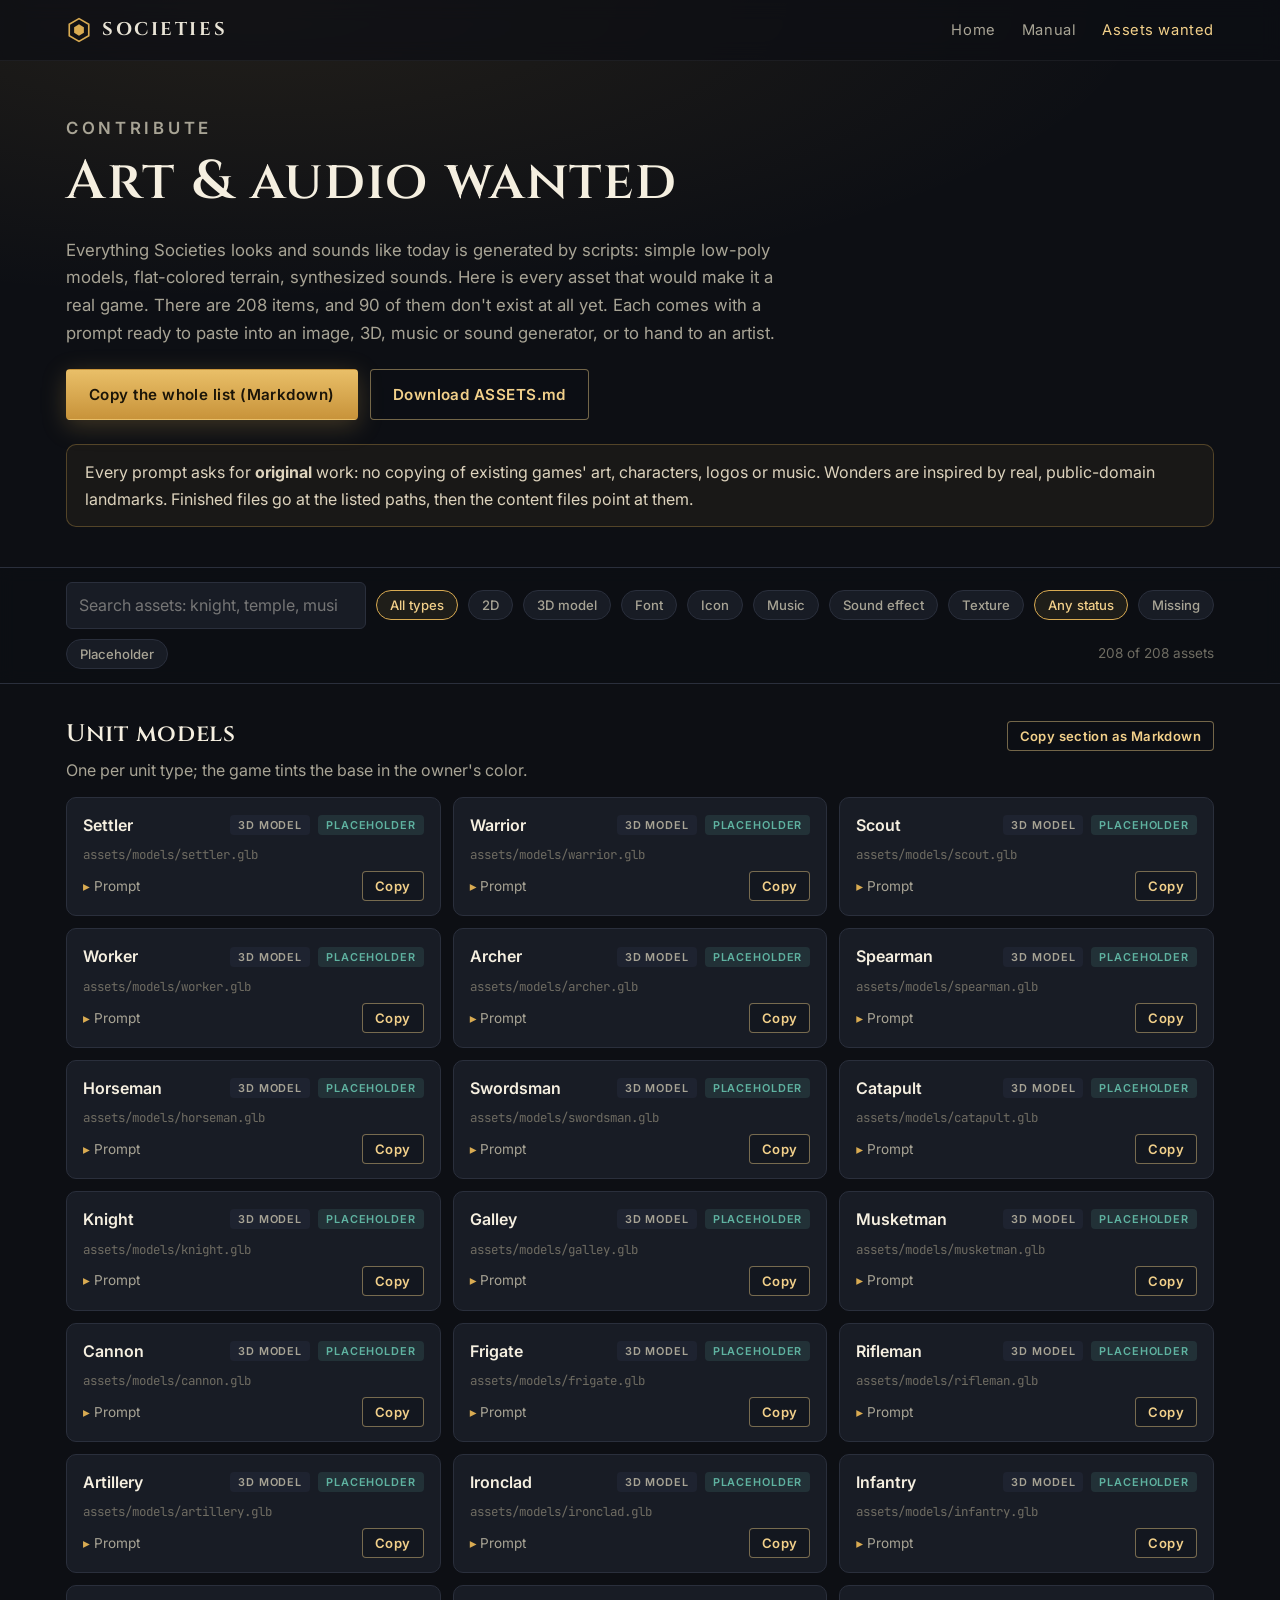
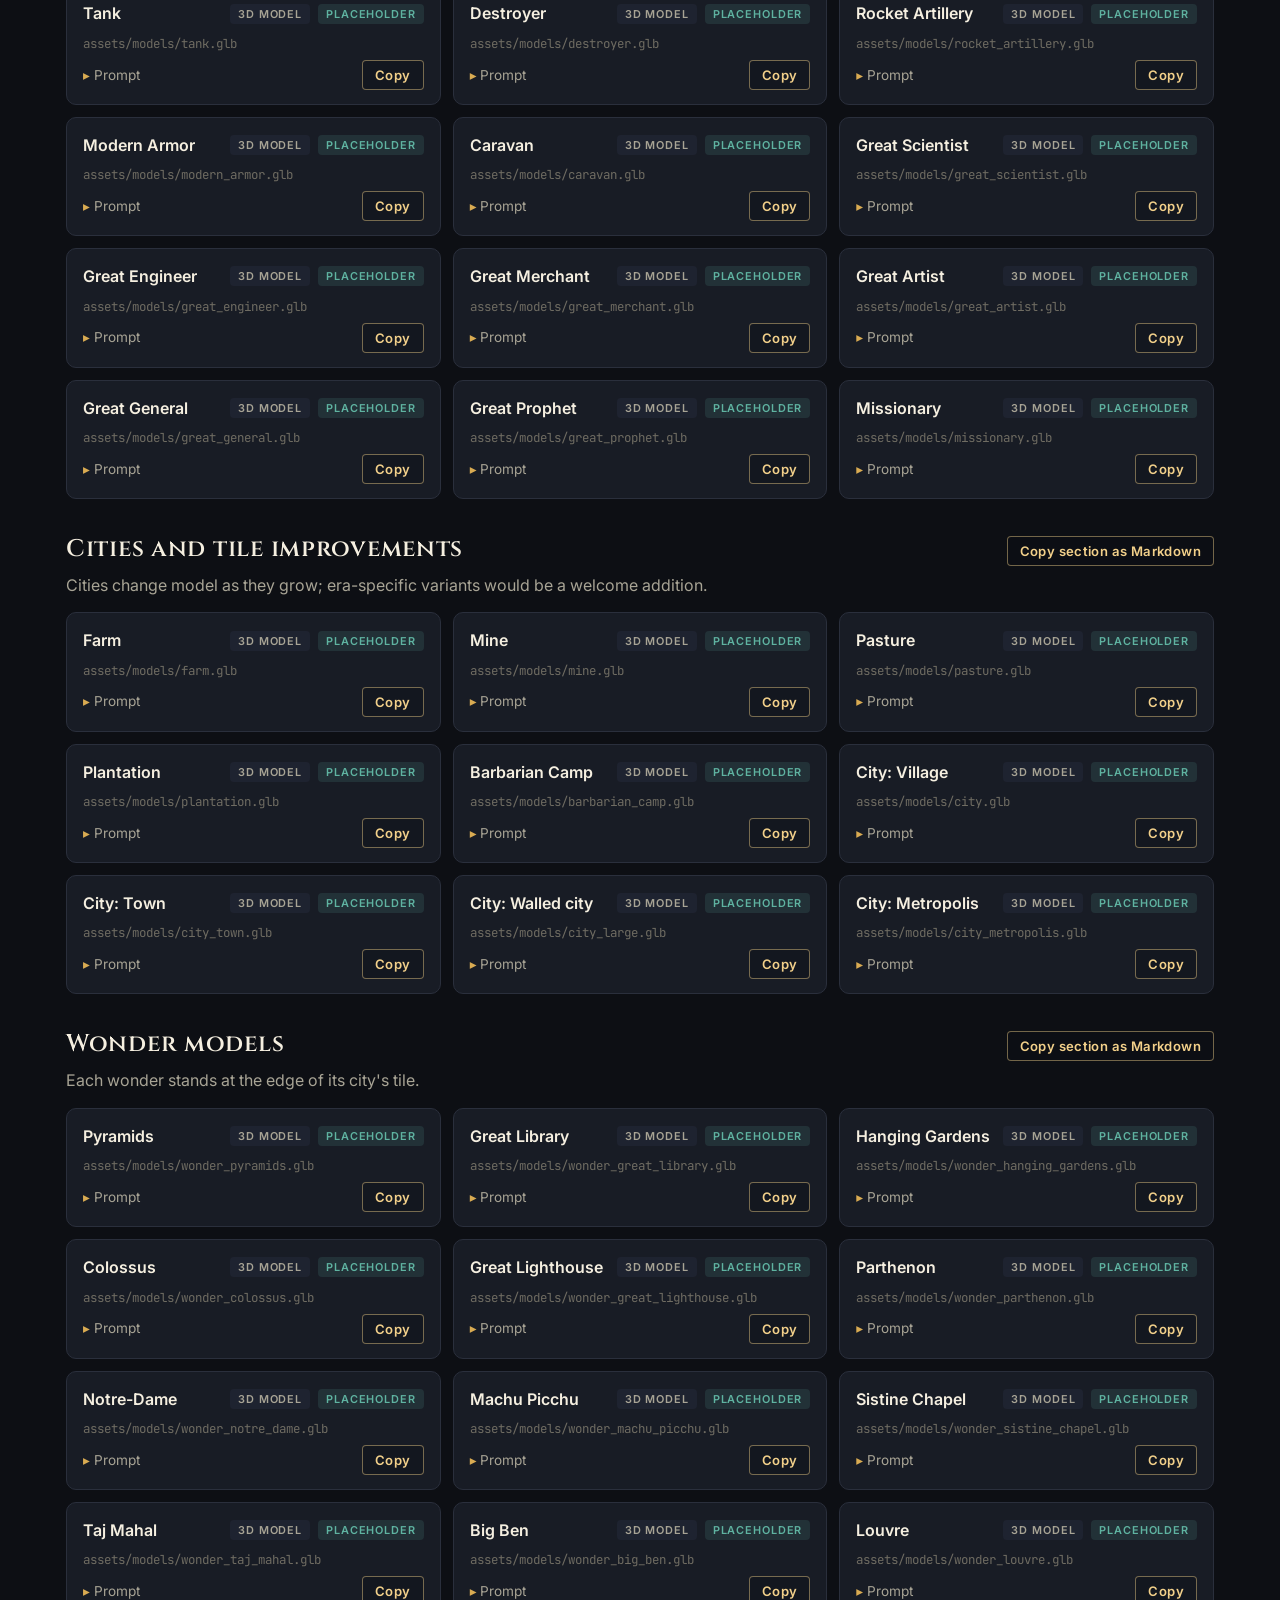
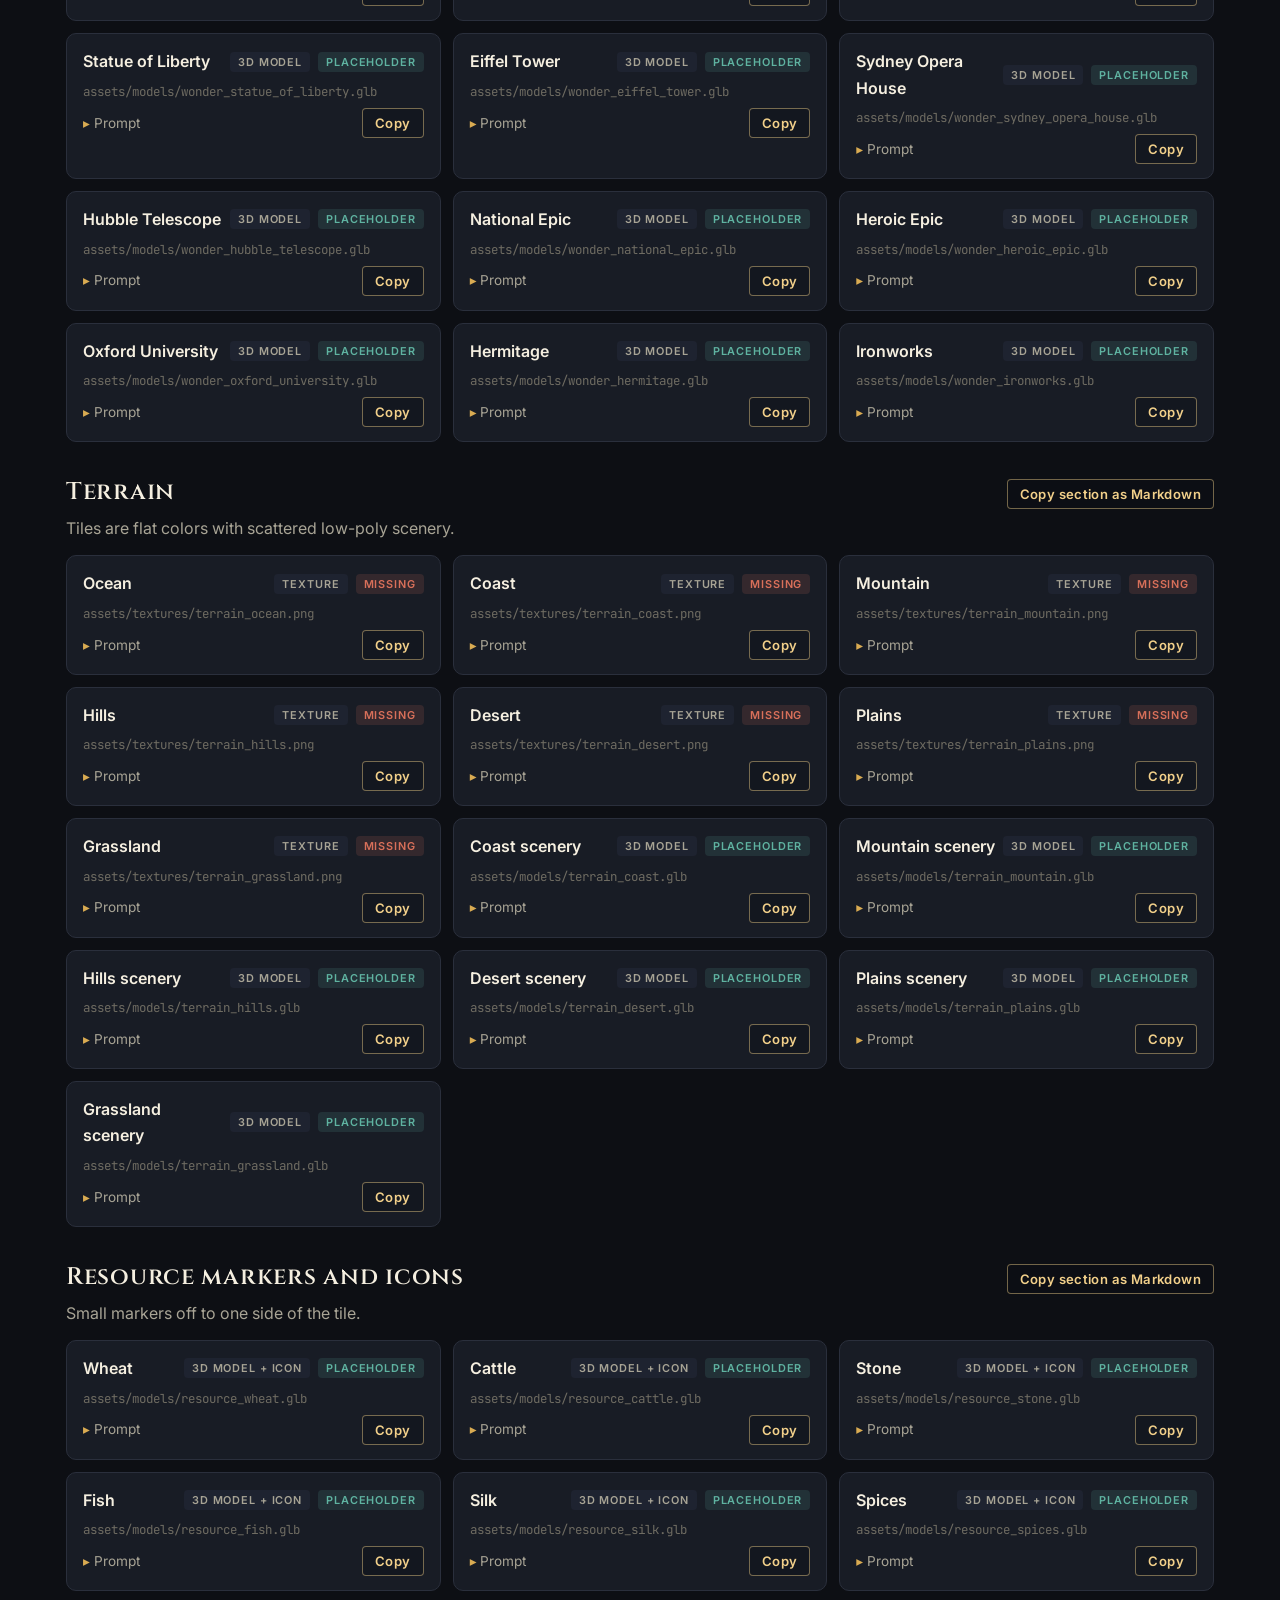
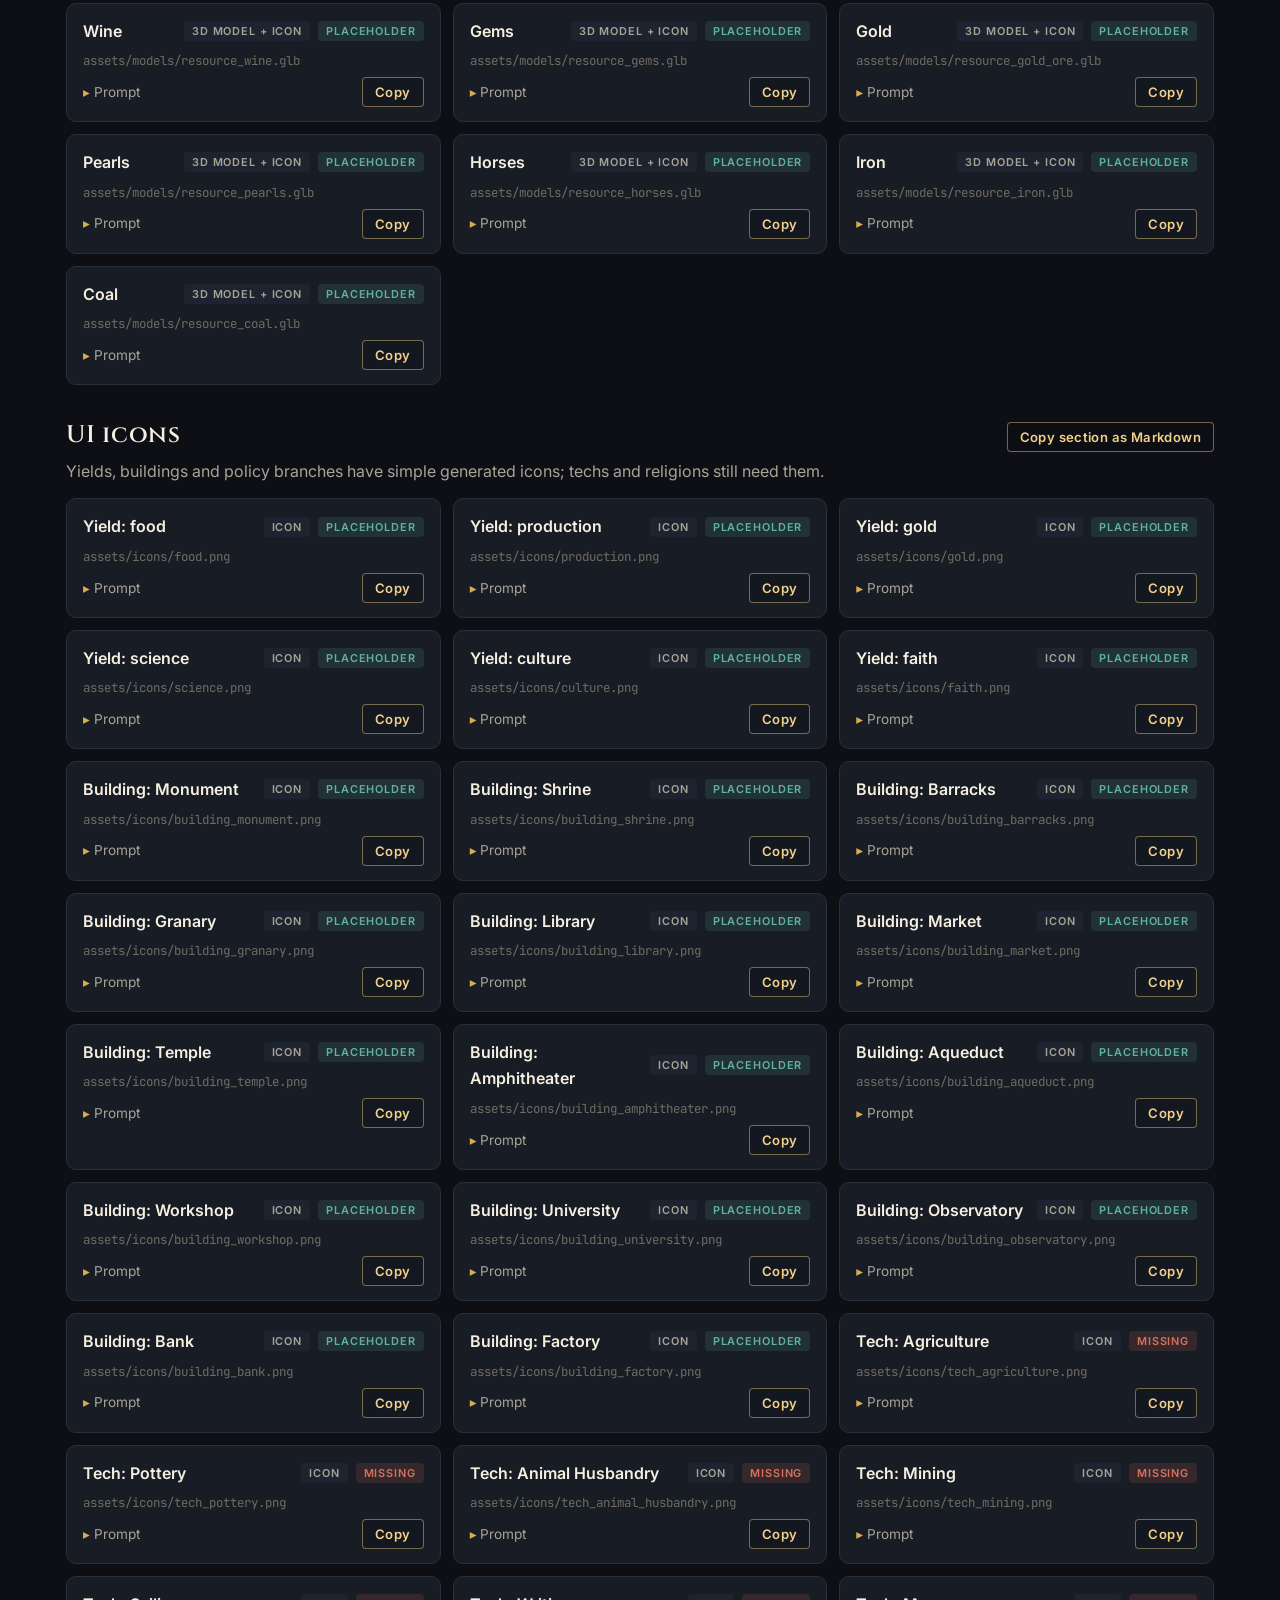
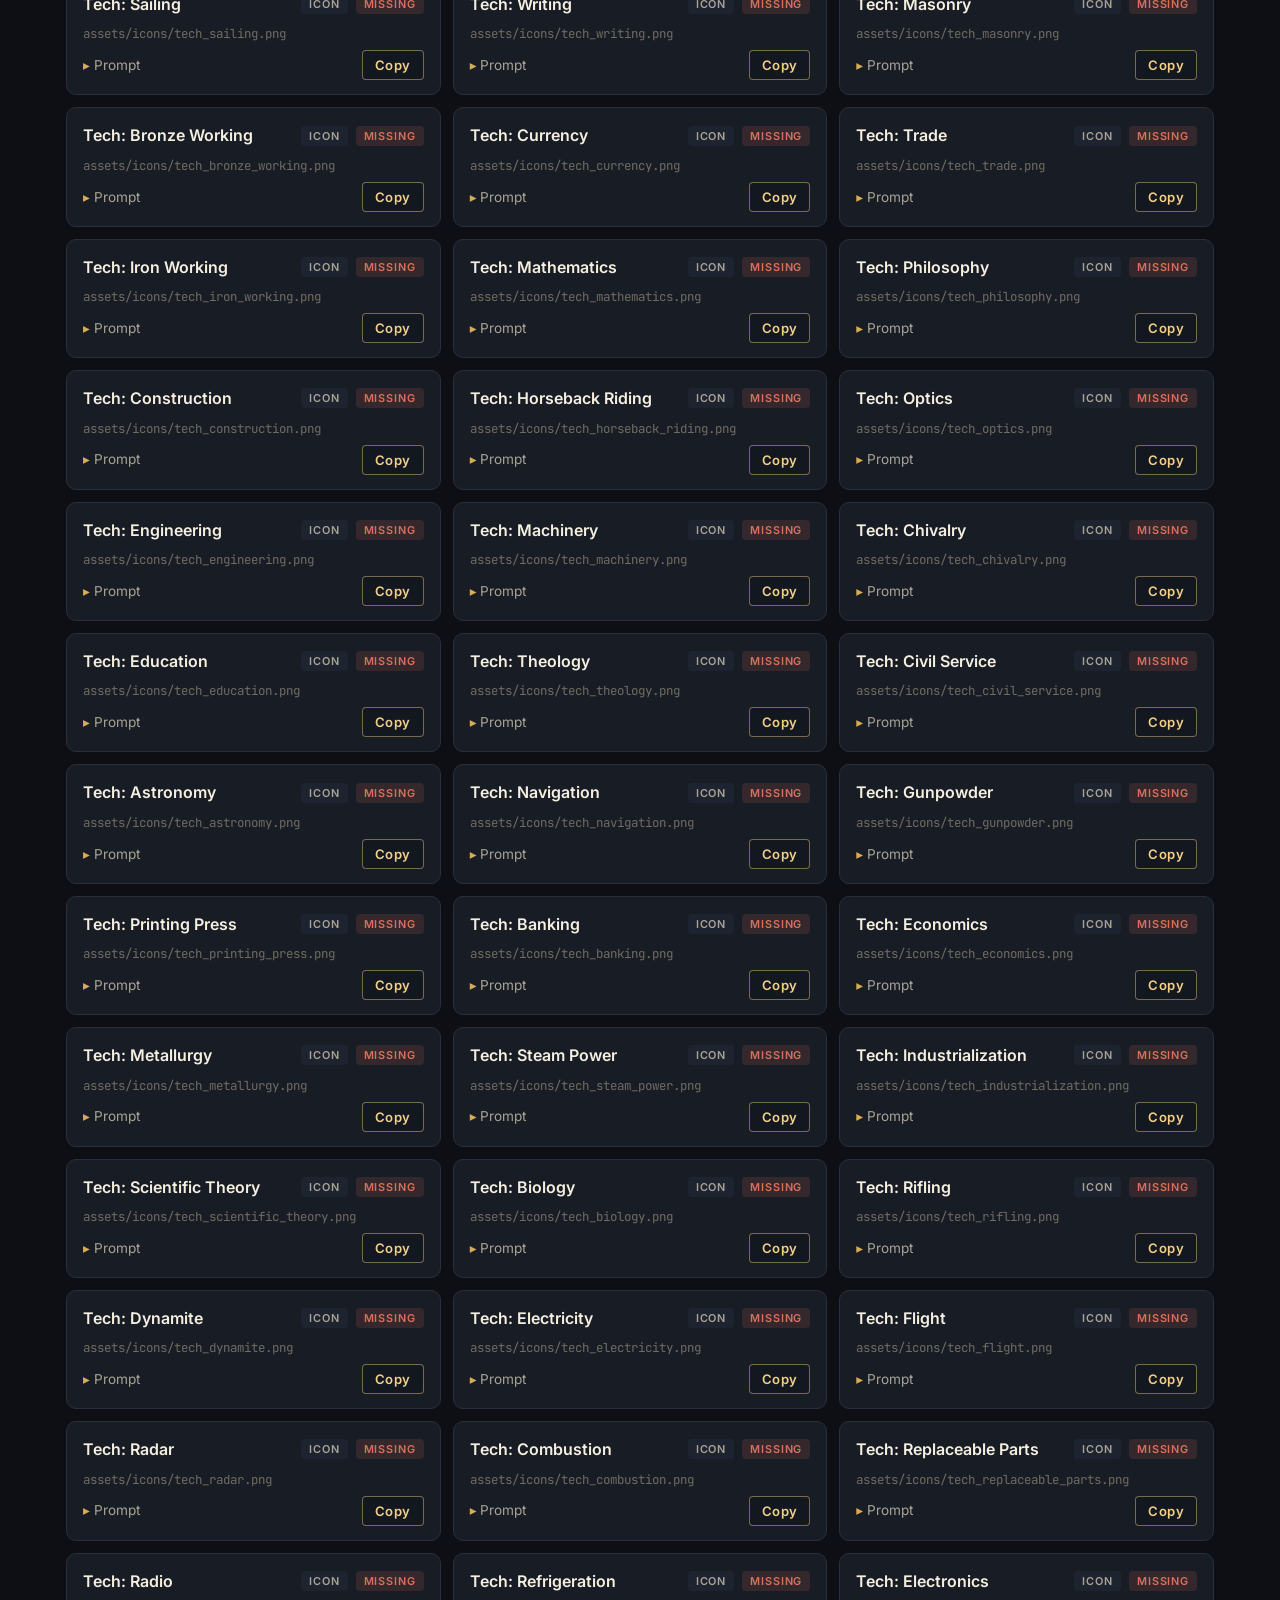
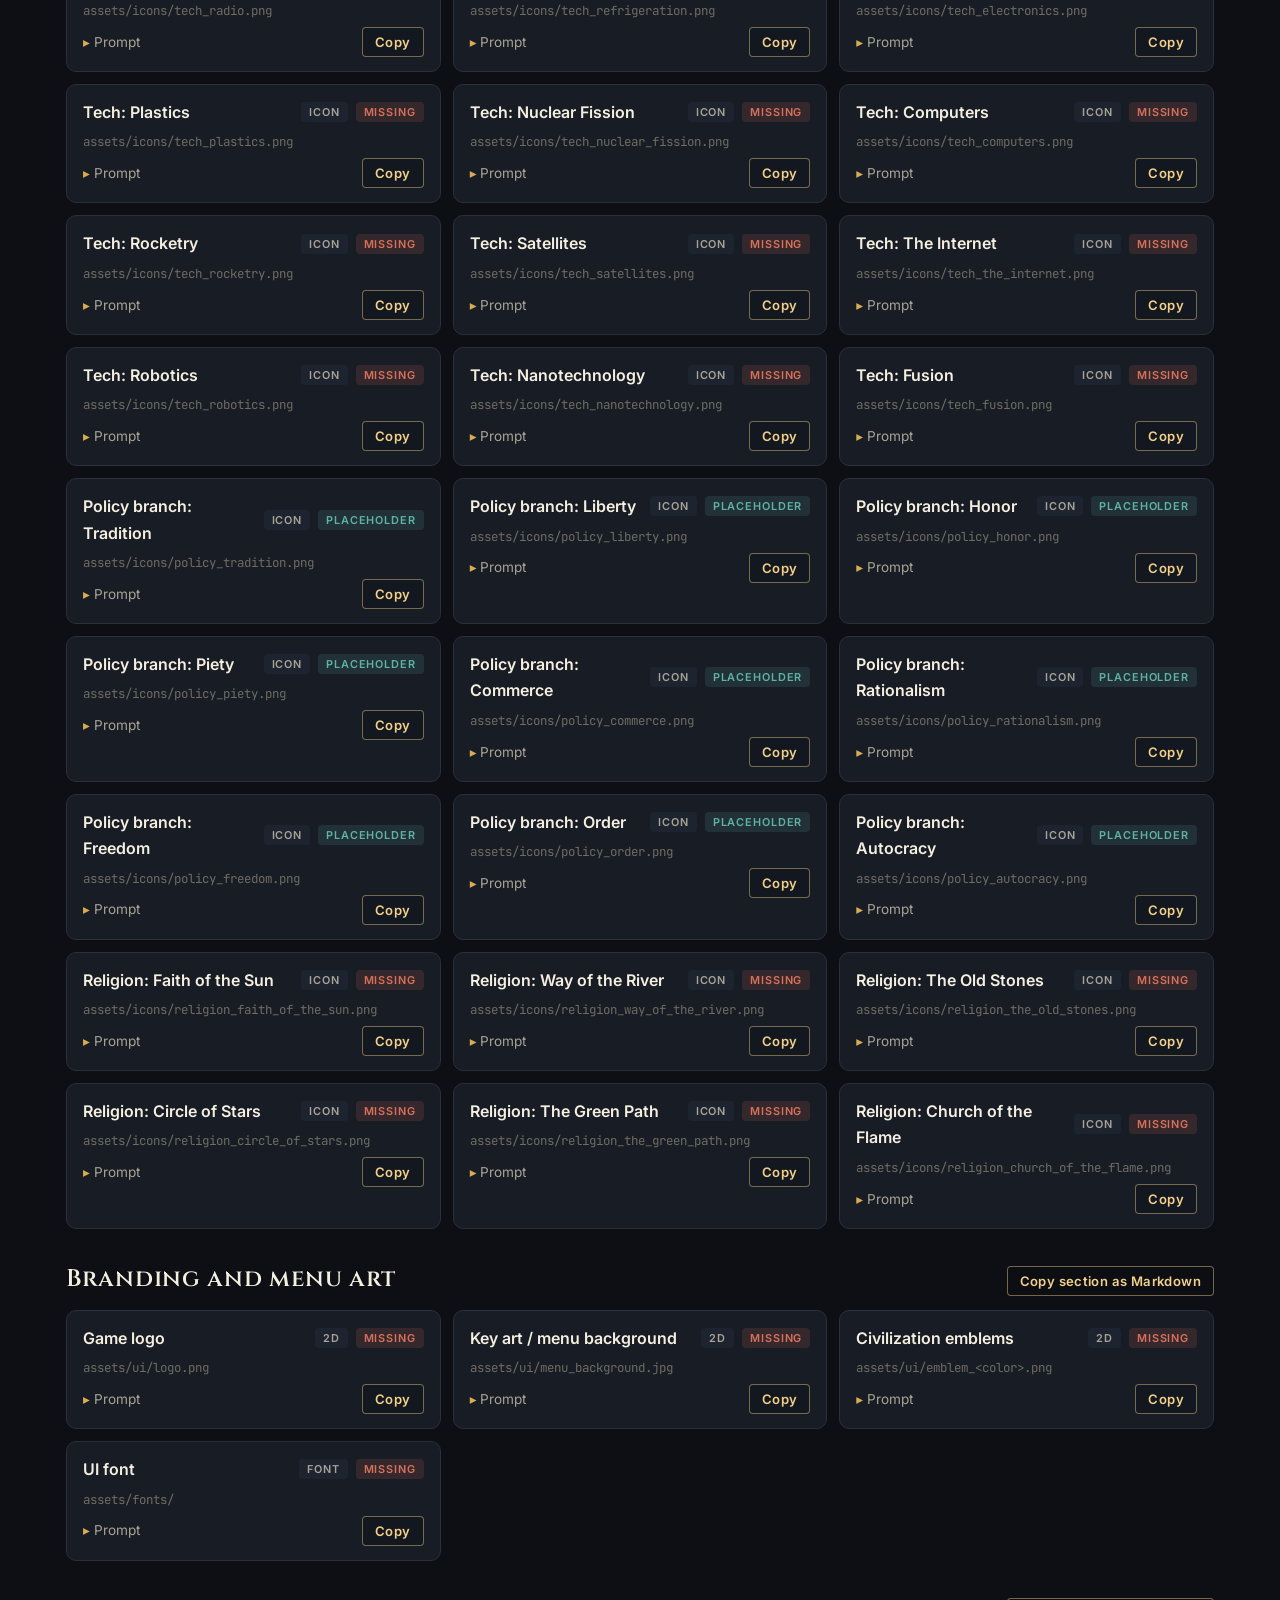
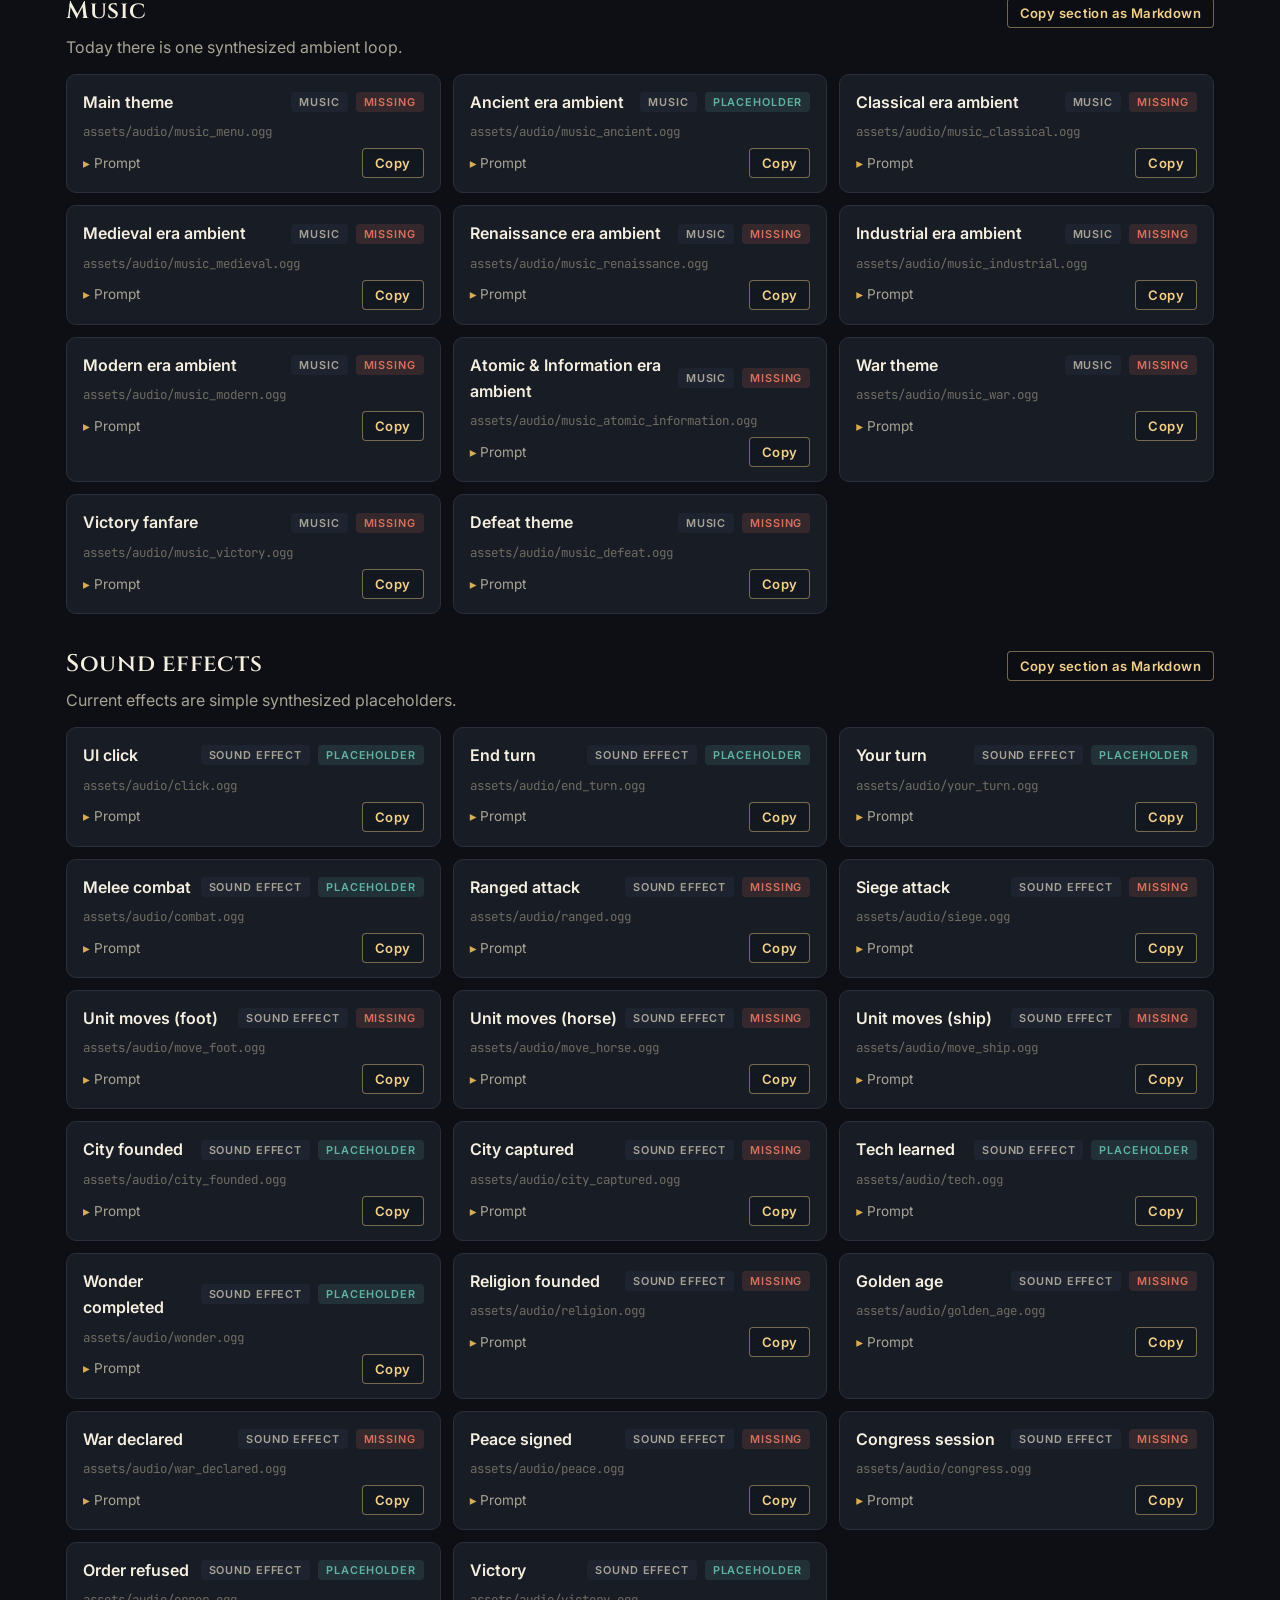
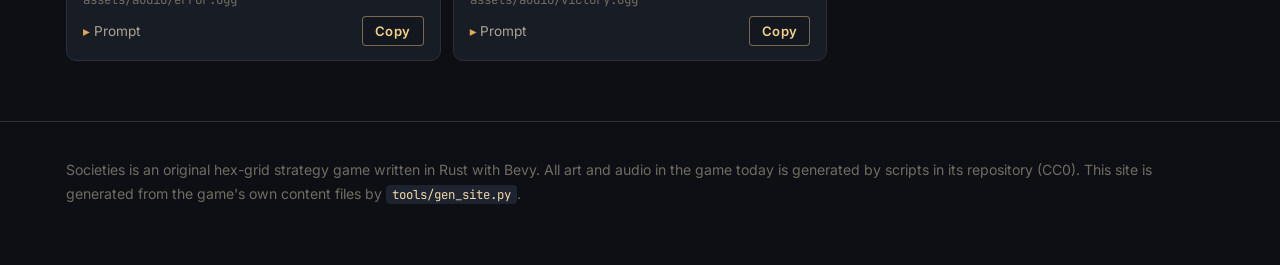
==== commit 76dc4726: "Assets: icon statuses Co-Authored-By: Claude Opus 5.5 (1M context) <noreply@anthropic.com>" ====
--- a/assets.html
+++ b/assets.html
@@ -17,7 +17,7 @@
 <header class="page-head"><div class="wrap"><p class="eyebrow">Contribute</p><h1>Art &amp; audio wanted</h1>
 <p>Everything Societies looks and sounds like today is generated by scripts: simple low-poly models, flat-colored
 terrain, synthesized sounds. Here is every asset that would make it a real game. There are 208 items, and
-119 of them don't exist at all yet. Each comes with a prompt ready to paste into an image, 3D, music or sound
+90 of them don't exist at all yet. Each comes with a prompt ready to paste into an image, 3D, music or sound
 generator, or to hand to an artist.</p>
 <div class="cta" style="margin-top:22px"><button class="btn primary" data-copy="md_all">Copy the whole list (Markdown)</button>
 <a class="btn ghost" href="ASSETS.md">Download ASSETS.md</a></div>
@@ -382,29 +382,29 @@
 
 ## UI icons
 
-### Yield: food (Icon) — `assets/icons/yield_food.png`
-
-Create a game UI icon for the &quot;food&quot; yield in a strategy game. Flat vector-style icon, 256×256 PNG with transparent background, bold silhouette with a subtle two-tone shading, readable at 32 px, consistent line weight across the set, original design, no text. Save as icons/yield_food.png.
-
-### Yield: production (Icon) — `assets/icons/yield_production.png`
-
-Create a game UI icon for the &quot;production&quot; yield in a strategy game. Flat vector-style icon, 256×256 PNG with transparent background, bold silhouette with a subtle two-tone shading, readable at 32 px, consistent line weight across the set, original design, no text. Save as icons/yield_production.png.
-
-### Yield: gold (Icon) — `assets/icons/yield_gold.png`
-
-Create a game UI icon for the &quot;gold&quot; yield in a strategy game. Flat vector-style icon, 256×256 PNG with transparent background, bold silhouette with a subtle two-tone shading, readable at 32 px, consistent line weight across the set, original design, no text. Save as icons/yield_gold.png.
-
-### Yield: science (Icon) — `assets/icons/yield_science.png`
-
-Create a game UI icon for the &quot;science&quot; yield in a strategy game. Flat vector-style icon, 256×256 PNG with transparent background, bold silhouette with a subtle two-tone shading, readable at 32 px, consistent line weight across the set, original design, no text. Save as icons/yield_science.png.
-
-### Yield: culture (Icon) — `assets/icons/yield_culture.png`
-
-Create a game UI icon for the &quot;culture&quot; yield in a strategy game. Flat vector-style icon, 256×256 PNG with transparent background, bold silhouette with a subtle two-tone shading, readable at 32 px, consistent line weight across the set, original design, no text. Save as icons/yield_culture.png.
-
-### Yield: faith (Icon) — `assets/icons/yield_faith.png`
-
-Create a game UI icon for the &quot;faith&quot; yield in a strategy game. Flat vector-style icon, 256×256 PNG with transparent background, bold silhouette with a subtle two-tone shading, readable at 32 px, consistent line weight across the set, original design, no text. Save as icons/yield_faith.png.
+### Yield: food (Icon) — `assets/icons/food.png`
+
+Create a game UI icon for the &quot;food&quot; yield in a strategy game. Flat vector-style icon, 256×256 PNG with transparent background, bold silhouette with a subtle two-tone shading, readable at 32 px, consistent line weight across the set, original design, no text. Save as icons/food.png.
+
+### Yield: production (Icon) — `assets/icons/production.png`
+
+Create a game UI icon for the &quot;production&quot; yield in a strategy game. Flat vector-style icon, 256×256 PNG with transparent background, bold silhouette with a subtle two-tone shading, readable at 32 px, consistent line weight across the set, original design, no text. Save as icons/production.png.
+
+### Yield: gold (Icon) — `assets/icons/gold.png`
+
+Create a game UI icon for the &quot;gold&quot; yield in a strategy game. Flat vector-style icon, 256×256 PNG with transparent background, bold silhouette with a subtle two-tone shading, readable at 32 px, consistent line weight across the set, original design, no text. Save as icons/gold.png.
+
+### Yield: science (Icon) — `assets/icons/science.png`
+
+Create a game UI icon for the &quot;science&quot; yield in a strategy game. Flat vector-style icon, 256×256 PNG with transparent background, bold silhouette with a subtle two-tone shading, readable at 32 px, consistent line weight across the set, original design, no text. Save as icons/science.png.
+
+### Yield: culture (Icon) — `assets/icons/culture.png`
+
+Create a game UI icon for the &quot;culture&quot; yield in a strategy game. Flat vector-style icon, 256×256 PNG with transparent background, bold silhouette with a subtle two-tone shading, readable at 32 px, consistent line weight across the set, original design, no text. Save as icons/culture.png.
+
+### Yield: faith (Icon) — `assets/icons/faith.png`
+
+Create a game UI icon for the &quot;faith&quot; yield in a strategy game. Flat vector-style icon, 256×256 PNG with transparent background, bold silhouette with a subtle two-tone shading, readable at 32 px, consistent line weight across the set, original design, no text. Save as icons/faith.png.
 
 ### Building: Monument (Icon) — `assets/icons/building_monument.png`
 
@@ -1684,32 +1684,32 @@
 <button class="btn ghost small" style="margin-left:auto" data-copy="p_res_coal">Copy</button></div>
 </div></div></div><div class="group" id="icons"><div class="group-head"><h2>UI icons</h2>
 <button class="btn ghost small" data-copy="md_icons">Copy section as Markdown</button></div>
-<p>The interface is text-only today; icons would make it far easier to read.</p>
+<p>Yields, buildings and policy branches have simple generated icons; techs and religions still need them.</p>
 <textarea id="md_icons" readonly hidden># Societies — UI icons
 
-### Yield: food (Icon) — `assets/icons/yield_food.png`
-
-Create a game UI icon for the &quot;food&quot; yield in a strategy game. Flat vector-style icon, 256×256 PNG with transparent background, bold silhouette with a subtle two-tone shading, readable at 32 px, consistent line weight across the set, original design, no text. Save as icons/yield_food.png.
-
-### Yield: production (Icon) — `assets/icons/yield_production.png`
-
-Create a game UI icon for the &quot;production&quot; yield in a strategy game. Flat vector-style icon, 256×256 PNG with transparent background, bold silhouette with a subtle two-tone shading, readable at 32 px, consistent line weight across the set, original design, no text. Save as icons/yield_production.png.
-
-### Yield: gold (Icon) — `assets/icons/yield_gold.png`
-
-Create a game UI icon for the &quot;gold&quot; yield in a strategy game. Flat vector-style icon, 256×256 PNG with transparent background, bold silhouette with a subtle two-tone shading, readable at 32 px, consistent line weight across the set, original design, no text. Save as icons/yield_gold.png.
-
-### Yield: science (Icon) — `assets/icons/yield_science.png`
-
-Create a game UI icon for the &quot;science&quot; yield in a strategy game. Flat vector-style icon, 256×256 PNG with transparent background, bold silhouette with a subtle two-tone shading, readable at 32 px, consistent line weight across the set, original design, no text. Save as icons/yield_science.png.
-
-### Yield: culture (Icon) — `assets/icons/yield_culture.png`
-
-Create a game UI icon for the &quot;culture&quot; yield in a strategy game. Flat vector-style icon, 256×256 PNG with transparent background, bold silhouette with a subtle two-tone shading, readable at 32 px, consistent line weight across the set, original design, no text. Save as icons/yield_culture.png.
-
-### Yield: faith (Icon) — `assets/icons/yield_faith.png`
-
-Create a game UI icon for the &quot;faith&quot; yield in a strategy game. Flat vector-style icon, 256×256 PNG with transparent background, bold silhouette with a subtle two-tone shading, readable at 32 px, consistent line weight across the set, original design, no text. Save as icons/yield_faith.png.
+### Yield: food (Icon) — `assets/icons/food.png`
+
+Create a game UI icon for the &quot;food&quot; yield in a strategy game. Flat vector-style icon, 256×256 PNG with transparent background, bold silhouette with a subtle two-tone shading, readable at 32 px, consistent line weight across the set, original design, no text. Save as icons/food.png.
+
+### Yield: production (Icon) — `assets/icons/production.png`
+
+Create a game UI icon for the &quot;production&quot; yield in a strategy game. Flat vector-style icon, 256×256 PNG with transparent background, bold silhouette with a subtle two-tone shading, readable at 32 px, consistent line weight across the set, original design, no text. Save as icons/production.png.
+
+### Yield: gold (Icon) — `assets/icons/gold.png`
+
+Create a game UI icon for the &quot;gold&quot; yield in a strategy game. Flat vector-style icon, 256×256 PNG with transparent background, bold silhouette with a subtle two-tone shading, readable at 32 px, consistent line weight across the set, original design, no text. Save as icons/gold.png.
+
+### Yield: science (Icon) — `assets/icons/science.png`
+
+Create a game UI icon for the &quot;science&quot; yield in a strategy game. Flat vector-style icon, 256×256 PNG with transparent background, bold silhouette with a subtle two-tone shading, readable at 32 px, consistent line weight across the set, original design, no text. Save as icons/science.png.
+
+### Yield: culture (Icon) — `assets/icons/culture.png`
+
+Create a game UI icon for the &quot;culture&quot; yield in a strategy game. Flat vector-style icon, 256×256 PNG with transparent background, bold silhouette with a subtle two-tone shading, readable at 32 px, consistent line weight across the set, original design, no text. Save as icons/culture.png.
+
+### Yield: faith (Icon) — `assets/icons/faith.png`
+
+Create a game UI icon for the &quot;faith&quot; yield in a strategy game. Flat vector-style icon, 256×256 PNG with transparent background, bold silhouette with a subtle two-tone shading, readable at 32 px, consistent line weight across the set, original design, no text. Save as icons/faith.png.
 
 ### Building: Monument (Icon) — `assets/icons/building_monument.png`
 
@@ -2035,103 +2035,103 @@
 
 Create a symbol for an invented religion called &quot;Church of the Flame&quot; for a strategy game (not resembling any real-world religious symbol). Flat vector-style icon, 256×256 PNG with transparent background, bold silhouette with a subtle two-tone shading, readable at 32 px, consistent line weight across the set, original design, no text. Save as icons/religion_church_of_the_flame.png.
 </textarea>
-<div class="assets"><div class="asset" data-kind="icon" data-status="todo">
-<div class="row"><span class="name">Yield: food</span><span class="tag">Icon</span><span class="tag todo">missing</span></div>
-<div class="path">assets/icons/yield_food.png</div>
-<div class="row"><details><summary>Prompt</summary><div class="prompt" id="p_icon_yield_food">Create a game UI icon for the &quot;food&quot; yield in a strategy game. Flat vector-style icon, 256×256 PNG with transparent background, bold silhouette with a subtle two-tone shading, readable at 32 px, consistent line weight across the set, original design, no text. Save as icons/yield_food.png.</div></details>
+<div class="assets"><div class="asset" data-kind="icon" data-status="placeholder">
+<div class="row"><span class="name">Yield: food</span><span class="tag">Icon</span><span class="tag placeholder">placeholder</span></div>
+<div class="path">assets/icons/food.png</div>
+<div class="row"><details><summary>Prompt</summary><div class="prompt" id="p_icon_yield_food">Create a game UI icon for the &quot;food&quot; yield in a strategy game. Flat vector-style icon, 256×256 PNG with transparent background, bold silhouette with a subtle two-tone shading, readable at 32 px, consistent line weight across the set, original design, no text. Save as icons/food.png.</div></details>
 <button class="btn ghost small" style="margin-left:auto" data-copy="p_icon_yield_food">Copy</button></div>
-</div><div class="asset" data-kind="icon" data-status="todo">
-<div class="row"><span class="name">Yield: production</span><span class="tag">Icon</span><span class="tag todo">missing</span></div>
-<div class="path">assets/icons/yield_production.png</div>
-<div class="row"><details><summary>Prompt</summary><div class="prompt" id="p_icon_yield_production">Create a game UI icon for the &quot;production&quot; yield in a strategy game. Flat vector-style icon, 256×256 PNG with transparent background, bold silhouette with a subtle two-tone shading, readable at 32 px, consistent line weight across the set, original design, no text. Save as icons/yield_production.png.</div></details>
+</div><div class="asset" data-kind="icon" data-status="placeholder">
+<div class="row"><span class="name">Yield: production</span><span class="tag">Icon</span><span class="tag placeholder">placeholder</span></div>
+<div class="path">assets/icons/production.png</div>
+<div class="row"><details><summary>Prompt</summary><div class="prompt" id="p_icon_yield_production">Create a game UI icon for the &quot;production&quot; yield in a strategy game. Flat vector-style icon, 256×256 PNG with transparent background, bold silhouette with a subtle two-tone shading, readable at 32 px, consistent line weight across the set, original design, no text. Save as icons/production.png.</div></details>
 <button class="btn ghost small" style="margin-left:auto" data-copy="p_icon_yield_production">Copy</button></div>
-</div><div class="asset" data-kind="icon" data-status="todo">
-<div class="row"><span class="name">Yield: gold</span><span class="tag">Icon</span><span class="tag todo">missing</span></div>
-<div class="path">assets/icons/yield_gold.png</div>
-<div class="row"><details><summary>Prompt</summary><div class="prompt" id="p_icon_yield_gold">Create a game UI icon for the &quot;gold&quot; yield in a strategy game. Flat vector-style icon, 256×256 PNG with transparent background, bold silhouette with a subtle two-tone shading, readable at 32 px, consistent line weight across the set, original design, no text. Save as icons/yield_gold.png.</div></details>
+</div><div class="asset" data-kind="icon" data-status="placeholder">
+<div class="row"><span class="name">Yield: gold</span><span class="tag">Icon</span><span class="tag placeholder">placeholder</span></div>
+<div class="path">assets/icons/gold.png</div>
+<div class="row"><details><summary>Prompt</summary><div class="prompt" id="p_icon_yield_gold">Create a game UI icon for the &quot;gold&quot; yield in a strategy game. Flat vector-style icon, 256×256 PNG with transparent background, bold silhouette with a subtle two-tone shading, readable at 32 px, consistent line weight across the set, original design, no text. Save as icons/gold.png.</div></details>
 <button class="btn ghost small" style="margin-left:auto" data-copy="p_icon_yield_gold">Copy</button></div>
-</div><div class="asset" data-kind="icon" data-status="todo">
-<div class="row"><span class="name">Yield: science</span><span class="tag">Icon</span><span class="tag todo">missing</span></div>
-<div class="path">assets/icons/yield_science.png</div>
-<div class="row"><details><summary>Prompt</summary><div class="prompt" id="p_icon_yield_science">Create a game UI icon for the &quot;science&quot; yield in a strategy game. Flat vector-style icon, 256×256 PNG with transparent background, bold silhouette with a subtle two-tone shading, readable at 32 px, consistent line weight across the set, original design, no text. Save as icons/yield_science.png.</div></details>
+</div><div class="asset" data-kind="icon" data-status="placeholder">
+<div class="row"><span class="name">Yield: science</span><span class="tag">Icon</span><span class="tag placeholder">placeholder</span></div>
+<div class="path">assets/icons/science.png</div>
+<div class="row"><details><summary>Prompt</summary><div class="prompt" id="p_icon_yield_science">Create a game UI icon for the &quot;science&quot; yield in a strategy game. Flat vector-style icon, 256×256 PNG with transparent background, bold silhouette with a subtle two-tone shading, readable at 32 px, consistent line weight across the set, original design, no text. Save as icons/science.png.</div></details>
 <button class="btn ghost small" style="margin-left:auto" data-copy="p_icon_yield_science">Copy</button></div>
-</div><div class="asset" data-kind="icon" data-status="todo">
-<div class="row"><span class="name">Yield: culture</span><span class="tag">Icon</span><span class="tag todo">missing</span></div>
-<div class="path">assets/icons/yield_culture.png</div>
-<div class="row"><details><summary>Prompt</summary><div class="prompt" id="p_icon_yield_culture">Create a game UI icon for the &quot;culture&quot; yield in a strategy game. Flat vector-style icon, 256×256 PNG with transparent background, bold silhouette with a subtle two-tone shading, readable at 32 px, consistent line weight across the set, original design, no text. Save as icons/yield_culture.png.</div></details>
+</div><div class="asset" data-kind="icon" data-status="placeholder">
+<div class="row"><span class="name">Yield: culture</span><span class="tag">Icon</span><span class="tag placeholder">placeholder</span></div>
+<div class="path">assets/icons/culture.png</div>
+<div class="row"><details><summary>Prompt</summary><div class="prompt" id="p_icon_yield_culture">Create a game UI icon for the &quot;culture&quot; yield in a strategy game. Flat vector-style icon, 256×256 PNG with transparent background, bold silhouette with a subtle two-tone shading, readable at 32 px, consistent line weight across the set, original design, no text. Save as icons/culture.png.</div></details>
 <button class="btn ghost small" style="margin-left:auto" data-copy="p_icon_yield_culture">Copy</button></div>
-</div><div class="asset" data-kind="icon" data-status="todo">
-<div class="row"><span class="name">Yield: faith</span><span class="tag">Icon</span><span class="tag todo">missing</span></div>
-<div class="path">assets/icons/yield_faith.png</div>
-<div class="row"><details><summary>Prompt</summary><div class="prompt" id="p_icon_yield_faith">Create a game UI icon for the &quot;faith&quot; yield in a strategy game. Flat vector-style icon, 256×256 PNG with transparent background, bold silhouette with a subtle two-tone shading, readable at 32 px, consistent line weight across the set, original design, no text. Save as icons/yield_faith.png.</div></details>
+</div><div class="asset" data-kind="icon" data-status="placeholder">
+<div class="row"><span class="name">Yield: faith</span><span class="tag">Icon</span><span class="tag placeholder">placeholder</span></div>
+<div class="path">assets/icons/faith.png</div>
+<div class="row"><details><summary>Prompt</summary><div class="prompt" id="p_icon_yield_faith">Create a game UI icon for the &quot;faith&quot; yield in a strategy game. Flat vector-style icon, 256×256 PNG with transparent background, bold silhouette with a subtle two-tone shading, readable at 32 px, consistent line weight across the set, original design, no text. Save as icons/faith.png.</div></details>
 <button class="btn ghost small" style="margin-left:auto" data-copy="p_icon_yield_faith">Copy</button></div>
-</div><div class="asset" data-kind="icon" data-status="todo">
-<div class="row"><span class="name">Building: Monument</span><span class="tag">Icon</span><span class="tag todo">missing</span></div>
+</div><div class="asset" data-kind="icon" data-status="placeholder">
+<div class="row"><span class="name">Building: Monument</span><span class="tag">Icon</span><span class="tag placeholder">placeholder</span></div>
 <div class="path">assets/icons/building_monument.png</div>
 <div class="row"><details><summary>Prompt</summary><div class="prompt" id="p_icon_building_monument">Create a game UI icon of a monument (a city building) for a strategy game. Flat vector-style icon, 256×256 PNG with transparent background, bold silhouette with a subtle two-tone shading, readable at 32 px, consistent line weight across the set, original design, no text. Save as icons/building_monument.png.</div></details>
 <button class="btn ghost small" style="margin-left:auto" data-copy="p_icon_building_monument">Copy</button></div>
-</div><div class="asset" data-kind="icon" data-status="todo">
-<div class="row"><span class="name">Building: Shrine</span><span class="tag">Icon</span><span class="tag todo">missing</span></div>
+</div><div class="asset" data-kind="icon" data-status="placeholder">
+<div class="row"><span class="name">Building: Shrine</span><span class="tag">Icon</span><span class="tag placeholder">placeholder</span></div>
 <div class="path">assets/icons/building_shrine.png</div>
 <div class="row"><details><summary>Prompt</summary><div class="prompt" id="p_icon_building_shrine">Create a game UI icon of a shrine (a city building) for a strategy game. Flat vector-style icon, 256×256 PNG with transparent background, bold silhouette with a subtle two-tone shading, readable at 32 px, consistent line weight across the set, original design, no text. Save as icons/building_shrine.png.</div></details>
 <button class="btn ghost small" style="margin-left:auto" data-copy="p_icon_building_shrine">Copy</button></div>
-</div><div class="asset" data-kind="icon" data-status="todo">
-<div class="row"><span class="name">Building: Barracks</span><span class="tag">Icon</span><span class="tag todo">missing</span></div>
+</div><div class="asset" data-kind="icon" data-status="placeholder">
+<div class="row"><span class="name">Building: Barracks</span><span class="tag">Icon</span><span class="tag placeholder">placeholder</span></div>
 <div class="path">assets/icons/building_barracks.png</div>
 <div class="row"><details><summary>Prompt</summary><div class="prompt" id="p_icon_building_barracks">Create a game UI icon of a barracks (a city building) for a strategy game. Flat vector-style icon, 256×256 PNG with transparent background, bold silhouette with a subtle two-tone shading, readable at 32 px, consistent line weight across the set, original design, no text. Save as icons/building_barracks.png.</div></details>
 <button class="btn ghost small" style="margin-left:auto" data-copy="p_icon_building_barracks">Copy</button></div>
-</div><div class="asset" data-kind="icon" data-status="todo">
-<div class="row"><span class="name">Building: Granary</span><span class="tag">Icon</span><span class="tag todo">missing</span></div>
+</div><div class="asset" data-kind="icon" data-status="placeholder">
+<div class="row"><span class="name">Building: Granary</span><span class="tag">Icon</span><span class="tag placeholder">placeholder</span></div>
 <div class="path">assets/icons/building_granary.png</div>
 <div class="row"><details><summary>Prompt</summary><div class="prompt" id="p_icon_building_granary">Create a game UI icon of a granary (a city building) for a strategy game. Flat vector-style icon, 256×256 PNG with transparent background, bold silhouette with a subtle two-tone shading, readable at 32 px, consistent line weight across the set, original design, no text. Save as icons/building_granary.png.</div></details>
 <button class="btn ghost small" style="margin-left:auto" data-copy="p_icon_building_granary">Copy</button></div>
-</div><div class="asset" data-kind="icon" data-status="todo">
-<div class="row"><span class="name">Building: Library</span><span class="tag">Icon</span><span class="tag todo">missing</span></div>
+</div><div class="asset" data-kind="icon" data-status="placeholder">
+<div class="row"><span class="name">Building: Library</span><span class="tag">Icon</span><span class="tag placeholder">placeholder</span></div>
 <div class="path">assets/icons/building_library.png</div>
 <div class="row"><details><summary>Prompt</summary><div class="prompt" id="p_icon_building_library">Create a game UI icon of a library (a city building) for a strategy game. Flat vector-style icon, 256×256 PNG with transparent background, bold silhouette with a subtle two-tone shading, readable at 32 px, consistent line weight across the set, original design, no text. Save as icons/building_library.png.</div></details>
 <button class="btn ghost small" style="margin-left:auto" data-copy="p_icon_building_library">Copy</button></div>
-</div><div class="asset" data-kind="icon" data-status="todo">
-<div class="row"><span class="name">Building: Market</span><span class="tag">Icon</span><span class="tag todo">missing</span></div>
+</div><div class="asset" data-kind="icon" data-status="placeholder">
+<div class="row"><span class="name">Building: Market</span><span class="tag">Icon</span><span class="tag placeholder">placeholder</span></div>
 <div class="path">assets/icons/building_market.png</div>
 <div class="row"><details><summary>Prompt</summary><div class="prompt" id="p_icon_building_market">Create a game UI icon of a market (a city building) for a strategy game. Flat vector-style icon, 256×256 PNG with transparent background, bold silhouette with a subtle two-tone shading, readable at 32 px, consistent line weight across the set, original design, no text. Save as icons/building_market.png.</div></details>
 <button class="btn ghost small" style="margin-left:auto" data-copy="p_icon_building_market">Copy</button></div>
-</div><div class="asset" data-kind="icon" data-status="todo">
-<div class="row"><span class="name">Building: Temple</span><span class="tag">Icon</span><span class="tag todo">missing</span></div>
+</div><div class="asset" data-kind="icon" data-status="placeholder">
+<div class="row"><span class="name">Building: Temple</span><span class="tag">Icon</span><span class="tag placeholder">placeholder</span></div>
 <div class="path">assets/icons/building_temple.png</div>
 <div class="row"><details><summary>Prompt</summary><div class="prompt" id="p_icon_building_temple">Create a game UI icon of a temple (a city building) for a strategy game. Flat vector-style icon, 256×256 PNG with transparent background, bold silhouette with a subtle two-tone shading, readable at 32 px, consistent line weight across the set, original design, no text. Save as icons/building_temple.png.</div></details>
 <button class="btn ghost small" style="margin-left:auto" data-copy="p_icon_building_temple">Copy</button></div>
-</div><div class="asset" data-kind="icon" data-status="todo">
-<div class="row"><span class="name">Building: Amphitheater</span><span class="tag">Icon</span><span class="tag todo">missing</span></div>
+</div><div class="asset" data-kind="icon" data-status="placeholder">
+<div class="row"><span class="name">Building: Amphitheater</span><span class="tag">Icon</span><span class="tag placeholder">placeholder</span></div>
 <div class="path">assets/icons/building_amphitheater.png</div>
 <div class="row"><details><summary>Prompt</summary><div class="prompt" id="p_icon_building_amphitheater">Create a game UI icon of a amphitheater (a city building) for a strategy game. Flat vector-style icon, 256×256 PNG with transparent background, bold silhouette with a subtle two-tone shading, readable at 32 px, consistent line weight across the set, original design, no text. Save as icons/building_amphitheater.png.</div></details>
 <button class="btn ghost small" style="margin-left:auto" data-copy="p_icon_building_amphitheater">Copy</button></div>
-</div><div class="asset" data-kind="icon" data-status="todo">
-<div class="row"><span class="name">Building: Aqueduct</span><span class="tag">Icon</span><span class="tag todo">missing</span></div>
+</div><div class="asset" data-kind="icon" data-status="placeholder">
+<div class="row"><span class="name">Building: Aqueduct</span><span class="tag">Icon</span><span class="tag placeholder">placeholder</span></div>
 <div class="path">assets/icons/building_aqueduct.png</div>
 <div class="row"><details><summary>Prompt</summary><div class="prompt" id="p_icon_building_aqueduct">Create a game UI icon of a aqueduct (a city building) for a strategy game. Flat vector-style icon, 256×256 PNG with transparent background, bold silhouette with a subtle two-tone shading, readable at 32 px, consistent line weight across the set, original design, no text. Save as icons/building_aqueduct.png.</div></details>
 <button class="btn ghost small" style="margin-left:auto" data-copy="p_icon_building_aqueduct">Copy</button></div>
-</div><div class="asset" data-kind="icon" data-status="todo">
-<div class="row"><span class="name">Building: Workshop</span><span class="tag">Icon</span><span class="tag todo">missing</span></div>
+</div><div class="asset" data-kind="icon" data-status="placeholder">
+<div class="row"><span class="name">Building: Workshop</span><span class="tag">Icon</span><span class="tag placeholder">placeholder</span></div>
 <div class="path">assets/icons/building_workshop.png</div>
 <div class="row"><details><summary>Prompt</summary><div class="prompt" id="p_icon_building_workshop">Create a game UI icon of a workshop (a city building) for a strategy game. Flat vector-style icon, 256×256 PNG with transparent background, bold silhouette with a subtle two-tone shading, readable at 32 px, consistent line weight across the set, original design, no text. Save as icons/building_workshop.png.</div></details>
 <button class="btn ghost small" style="margin-left:auto" data-copy="p_icon_building_workshop">Copy</button></div>
-</div><div class="asset" data-kind="icon" data-status="todo">
-<div class="row"><span class="name">Building: University</span><span class="tag">Icon</span><span class="tag todo">missing</span></div>
+</div><div class="asset" data-kind="icon" data-status="placeholder">
+<div class="row"><span class="name">Building: University</span><span class="tag">Icon</span><span class="tag placeholder">placeholder</span></div>
 <div class="path">assets/icons/building_university.png</div>
 <div class="row"><details><summary>Prompt</summary><div class="prompt" id="p_icon_building_university">Create a game UI icon of a university (a city building) for a strategy game. Flat vector-style icon, 256×256 PNG with transparent background, bold silhouette with a subtle two-tone shading, readable at 32 px, consistent line weight across the set, original design, no text. Save as icons/building_university.png.</div></details>
 <button class="btn ghost small" style="margin-left:auto" data-copy="p_icon_building_university">Copy</button></div>
-</div><div class="asset" data-kind="icon" data-status="todo">
-<div class="row"><span class="name">Building: Observatory</span><span class="tag">Icon</span><span class="tag todo">missing</span></div>
+</div><div class="asset" data-kind="icon" data-status="placeholder">
+<div class="row"><span class="name">Building: Observatory</span><span class="tag">Icon</span><span class="tag placeholder">placeholder</span></div>
 <div class="path">assets/icons/building_observatory.png</div>
 <div class="row"><details><summary>Prompt</summary><div class="prompt" id="p_icon_building_observatory">Create a game UI icon of a observatory (a city building) for a strategy game. Flat vector-style icon, 256×256 PNG with transparent background, bold silhouette with a subtle two-tone shading, readable at 32 px, consistent line weight across the set, original design, no text. Save as icons/building_observatory.png.</div></details>
 <button class="btn ghost small" style="margin-left:auto" data-copy="p_icon_building_observatory">Copy</button></div>
-</div><div class="asset" data-kind="icon" data-status="todo">
-<div class="row"><span class="name">Building: Bank</span><span class="tag">Icon</span><span class="tag todo">missing</span></div>
+</div><div class="asset" data-kind="icon" data-status="placeholder">
+<div class="row"><span class="name">Building: Bank</span><span class="tag">Icon</span><span class="tag placeholder">placeholder</span></div>
 <div class="path">assets/icons/building_bank.png</div>
 <div class="row"><details><summary>Prompt</summary><div class="prompt" id="p_icon_building_bank">Create a game UI icon of a bank (a city building) for a strategy game. Flat vector-style icon, 256×256 PNG with transparent background, bold silhouette with a subtle two-tone shading, readable at 32 px, consistent line weight across the set, original design, no text. Save as icons/building_bank.png.</div></details>
 <button class="btn ghost small" style="margin-left:auto" data-copy="p_icon_building_bank">Copy</button></div>
-</div><div class="asset" data-kind="icon" data-status="todo">
-<div class="row"><span class="name">Building: Factory</span><span class="tag">Icon</span><span class="tag todo">missing</span></div>
+</div><div class="asset" data-kind="icon" data-status="placeholder">
+<div class="row"><span class="name">Building: Factory</span><span class="tag">Icon</span><span class="tag placeholder">placeholder</span></div>
 <div class="path">assets/icons/building_factory.png</div>
 <div class="row"><details><summary>Prompt</summary><div class="prompt" id="p_icon_building_factory">Create a game UI icon of a factory (a city building) for a strategy game. Flat vector-style icon, 256×256 PNG with transparent background, bold silhouette with a subtle two-tone shading, readable at 32 px, consistent line weight across the set, original design, no text. Save as icons/building_factory.png.</div></details>
 <button class="btn ghost small" style="margin-left:auto" data-copy="p_icon_building_factory">Copy</button></div>
@@ -2395,48 +2395,48 @@
 <div class="path">assets/icons/tech_fusion.png</div>
 <div class="row"><details><summary>Prompt</summary><div class="prompt" id="p_icon_tech_fusion">Create a game UI icon representing the technology &quot;Fusion&quot; (Atomic &amp; Information era; Victory-era power (later).) for a strategy game tech tree. Flat vector-style icon, 256×256 PNG with transparent background, bold silhouette with a subtle two-tone shading, readable at 32 px, consistent line weight across the set, original design, no text. Save as icons/tech_fusion.png.</div></details>
 <button class="btn ghost small" style="margin-left:auto" data-copy="p_icon_tech_fusion">Copy</button></div>
-</div><div class="asset" data-kind="icon" data-status="todo">
-<div class="row"><span class="name">Policy branch: Tradition</span><span class="tag">Icon</span><span class="tag todo">missing</span></div>
+</div><div class="asset" data-kind="icon" data-status="placeholder">
+<div class="row"><span class="name">Policy branch: Tradition</span><span class="tag">Icon</span><span class="tag placeholder">placeholder</span></div>
 <div class="path">assets/icons/policy_tradition.png</div>
 <div class="row"><details><summary>Prompt</summary><div class="prompt" id="p_icon_policy_tradition">Create an emblem icon for the &quot;Tradition&quot; social policy branch in a strategy game. Flat vector-style icon, 256×256 PNG with transparent background, bold silhouette with a subtle two-tone shading, readable at 32 px, consistent line weight across the set, original design, no text. Save as icons/policy_tradition.png.</div></details>
 <button class="btn ghost small" style="margin-left:auto" data-copy="p_icon_policy_tradition">Copy</button></div>
-</div><div class="asset" data-kind="icon" data-status="todo">
-<div class="row"><span class="name">Policy branch: Liberty</span><span class="tag">Icon</span><span class="tag todo">missing</span></div>
+</div><div class="asset" data-kind="icon" data-status="placeholder">
+<div class="row"><span class="name">Policy branch: Liberty</span><span class="tag">Icon</span><span class="tag placeholder">placeholder</span></div>
 <div class="path">assets/icons/policy_liberty.png</div>
 <div class="row"><details><summary>Prompt</summary><div class="prompt" id="p_icon_policy_liberty">Create an emblem icon for the &quot;Liberty&quot; social policy branch in a strategy game. Flat vector-style icon, 256×256 PNG with transparent background, bold silhouette with a subtle two-tone shading, readable at 32 px, consistent line weight across the set, original design, no text. Save as icons/policy_liberty.png.</div></details>
 <button class="btn ghost small" style="margin-left:auto" data-copy="p_icon_policy_liberty">Copy</button></div>
-</div><div class="asset" data-kind="icon" data-status="todo">
-<div class="row"><span class="name">Policy branch: Honor</span><span class="tag">Icon</span><span class="tag todo">missing</span></div>
+</div><div class="asset" data-kind="icon" data-status="placeholder">
+<div class="row"><span class="name">Policy branch: Honor</span><span class="tag">Icon</span><span class="tag placeholder">placeholder</span></div>
 <div class="path">assets/icons/policy_honor.png</div>
 <div class="row"><details><summary>Prompt</summary><div class="prompt" id="p_icon_policy_honor">Create an emblem icon for the &quot;Honor&quot; social policy branch in a strategy game. Flat vector-style icon, 256×256 PNG with transparent background, bold silhouette with a subtle two-tone shading, readable at 32 px, consistent line weight across the set, original design, no text. Save as icons/policy_honor.png.</div></details>
 <button class="btn ghost small" style="margin-left:auto" data-copy="p_icon_policy_honor">Copy</button></div>
-</div><div class="asset" data-kind="icon" data-status="todo">
-<div class="row"><span class="name">Policy branch: Piety</span><span class="tag">Icon</span><span class="tag todo">missing</span></div>
+</div><div class="asset" data-kind="icon" data-status="placeholder">
+<div class="row"><span class="name">Policy branch: Piety</span><span class="tag">Icon</span><span class="tag placeholder">placeholder</span></div>
 <div class="path">assets/icons/policy_piety.png</div>
 <div class="row"><details><summary>Prompt</summary><div class="prompt" id="p_icon_policy_piety">Create an emblem icon for the &quot;Piety&quot; social policy branch in a strategy game. Flat vector-style icon, 256×256 PNG with transparent background, bold silhouette with a subtle two-tone shading, readable at 32 px, consistent line weight across the set, original design, no text. Save as icons/policy_piety.png.</div></details>
 <button class="btn ghost small" style="margin-left:auto" data-copy="p_icon_policy_piety">Copy</button></div>
-</div><div class="asset" data-kind="icon" data-status="todo">
-<div class="row"><span class="name">Policy branch: Commerce</span><span class="tag">Icon</span><span class="tag todo">missing</span></div>
+</div><div class="asset" data-kind="icon" data-status="placeholder">
+<div class="row"><span class="name">Policy branch: Commerce</span><span class="tag">Icon</span><span class="tag placeholder">placeholder</span></div>
 <div class="path">assets/icons/policy_commerce.png</div>
 <div class="row"><details><summary>Prompt</summary><div class="prompt" id="p_icon_policy_commerce">Create an emblem icon for the &quot;Commerce&quot; social policy branch in a strategy game. Flat vector-style icon, 256×256 PNG with transparent background, bold silhouette with a subtle two-tone shading, readable at 32 px, consistent line weight across the set, original design, no text. Save as icons/policy_commerce.png.</div></details>
 <button class="btn ghost small" style="margin-left:auto" data-copy="p_icon_policy_commerce">Copy</button></div>
-</div><div class="asset" data-kind="icon" data-status="todo">
-<div class="row"><span class="name">Policy branch: Rationalism</span><span class="tag">Icon</span><span class="tag todo">missing</span></div>
+</div><div class="asset" data-kind="icon" data-status="placeholder">
+<div class="row"><span class="name">Policy branch: Rationalism</span><span class="tag">Icon</span><span class="tag placeholder">placeholder</span></div>
 <div class="path">assets/icons/policy_rationalism.png</div>
 <div class="row"><details><summary>Prompt</summary><div class="prompt" id="p_icon_policy_rationalism">Create an emblem icon for the &quot;Rationalism&quot; social policy branch in a strategy game. Flat vector-style icon, 256×256 PNG with transparent background, bold silhouette with a subtle two-tone shading, readable at 32 px, consistent line weight across the set, original design, no text. Save as icons/policy_rationalism.png.</div></details>
 <button class="btn ghost small" style="margin-left:auto" data-copy="p_icon_policy_rationalism">Copy</button></div>
-</div><div class="asset" data-kind="icon" data-status="todo">
-<div class="row"><span class="name">Policy branch: Freedom</span><span class="tag">Icon</span><span class="tag todo">missing</span></div>
+</div><div class="asset" data-kind="icon" data-status="placeholder">
+<div class="row"><span class="name">Policy branch: Freedom</span><span class="tag">Icon</span><span class="tag placeholder">placeholder</span></div>
 <div class="path">assets/icons/policy_freedom.png</div>
 <div class="row"><details><summary>Prompt</summary><div class="prompt" id="p_icon_policy_freedom">Create an emblem icon for the &quot;Freedom&quot; social policy branch in a strategy game. Flat vector-style icon, 256×256 PNG with transparent background, bold silhouette with a subtle two-tone shading, readable at 32 px, consistent line weight across the set, original design, no text. Save as icons/policy_freedom.png.</div></details>
 <button class="btn ghost small" style="margin-left:auto" data-copy="p_icon_policy_freedom">Copy</button></div>
-</div><div class="asset" data-kind="icon" data-status="todo">
-<div class="row"><span class="name">Policy branch: Order</span><span class="tag">Icon</span><span class="tag todo">missing</span></div>
+</div><div class="asset" data-kind="icon" data-status="placeholder">
+<div class="row"><span class="name">Policy branch: Order</span><span class="tag">Icon</span><span class="tag placeholder">placeholder</span></div>
 <div class="path">assets/icons/policy_order.png</div>
 <div class="row"><details><summary>Prompt</summary><div class="prompt" id="p_icon_policy_order">Create an emblem icon for the &quot;Order&quot; social policy branch in a strategy game. Flat vector-style icon, 256×256 PNG with transparent background, bold silhouette with a subtle two-tone shading, readable at 32 px, consistent line weight across the set, original design, no text. Save as icons/policy_order.png.</div></details>
 <button class="btn ghost small" style="margin-left:auto" data-copy="p_icon_policy_order">Copy</button></div>
-</div><div class="asset" data-kind="icon" data-status="todo">
-<div class="row"><span class="name">Policy branch: Autocracy</span><span class="tag">Icon</span><span class="tag todo">missing</span></div>
+</div><div class="asset" data-kind="icon" data-status="placeholder">
+<div class="row"><span class="name">Policy branch: Autocracy</span><span class="tag">Icon</span><span class="tag placeholder">placeholder</span></div>
 <div class="path">assets/icons/policy_autocracy.png</div>
 <div class="row"><details><summary>Prompt</summary><div class="prompt" id="p_icon_policy_autocracy">Create an emblem icon for the &quot;Autocracy&quot; social policy branch in a strategy game. Flat vector-style icon, 256×256 PNG with transparent background, bold silhouette with a subtle two-tone shading, readable at 32 px, consistent line weight across the set, original design, no text. Save as icons/policy_autocracy.png.</div></details>
 <button class="btn ghost small" style="margin-left:auto" data-copy="p_icon_policy_autocracy">Copy</button></div>
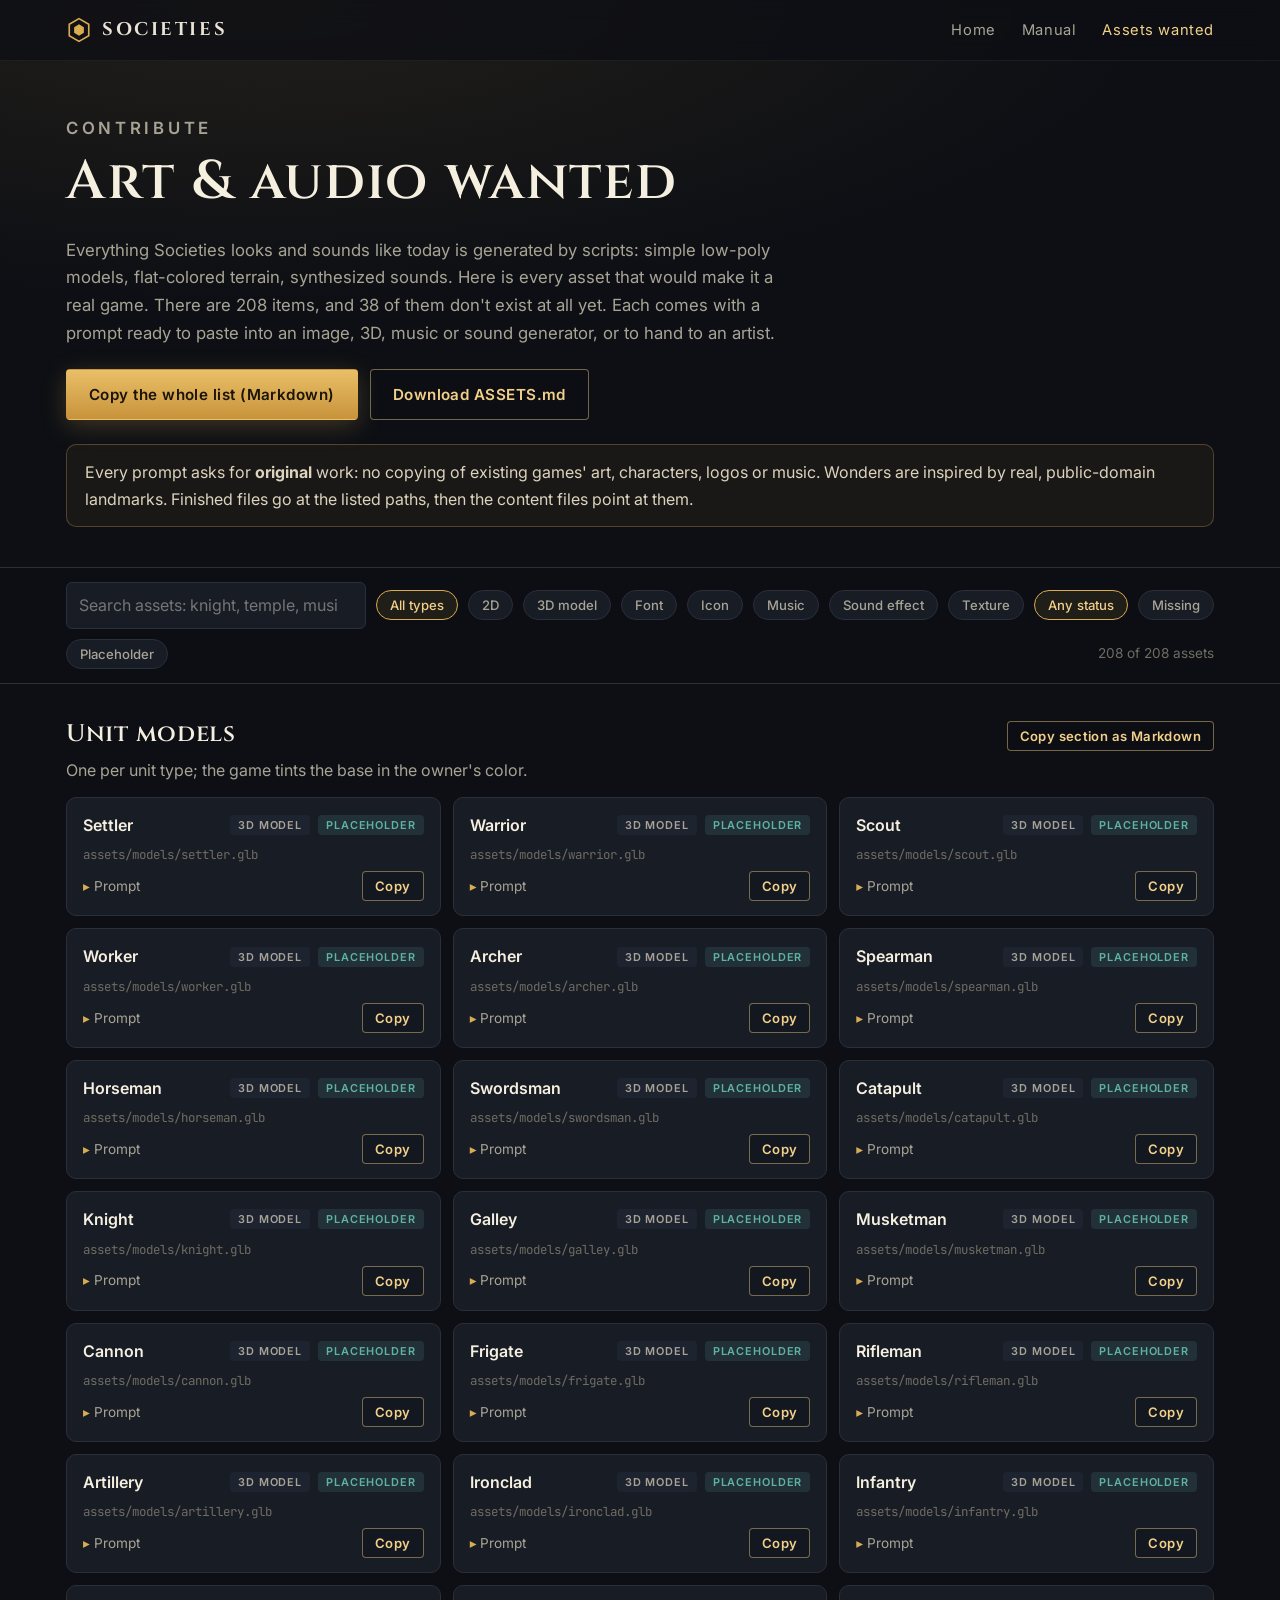
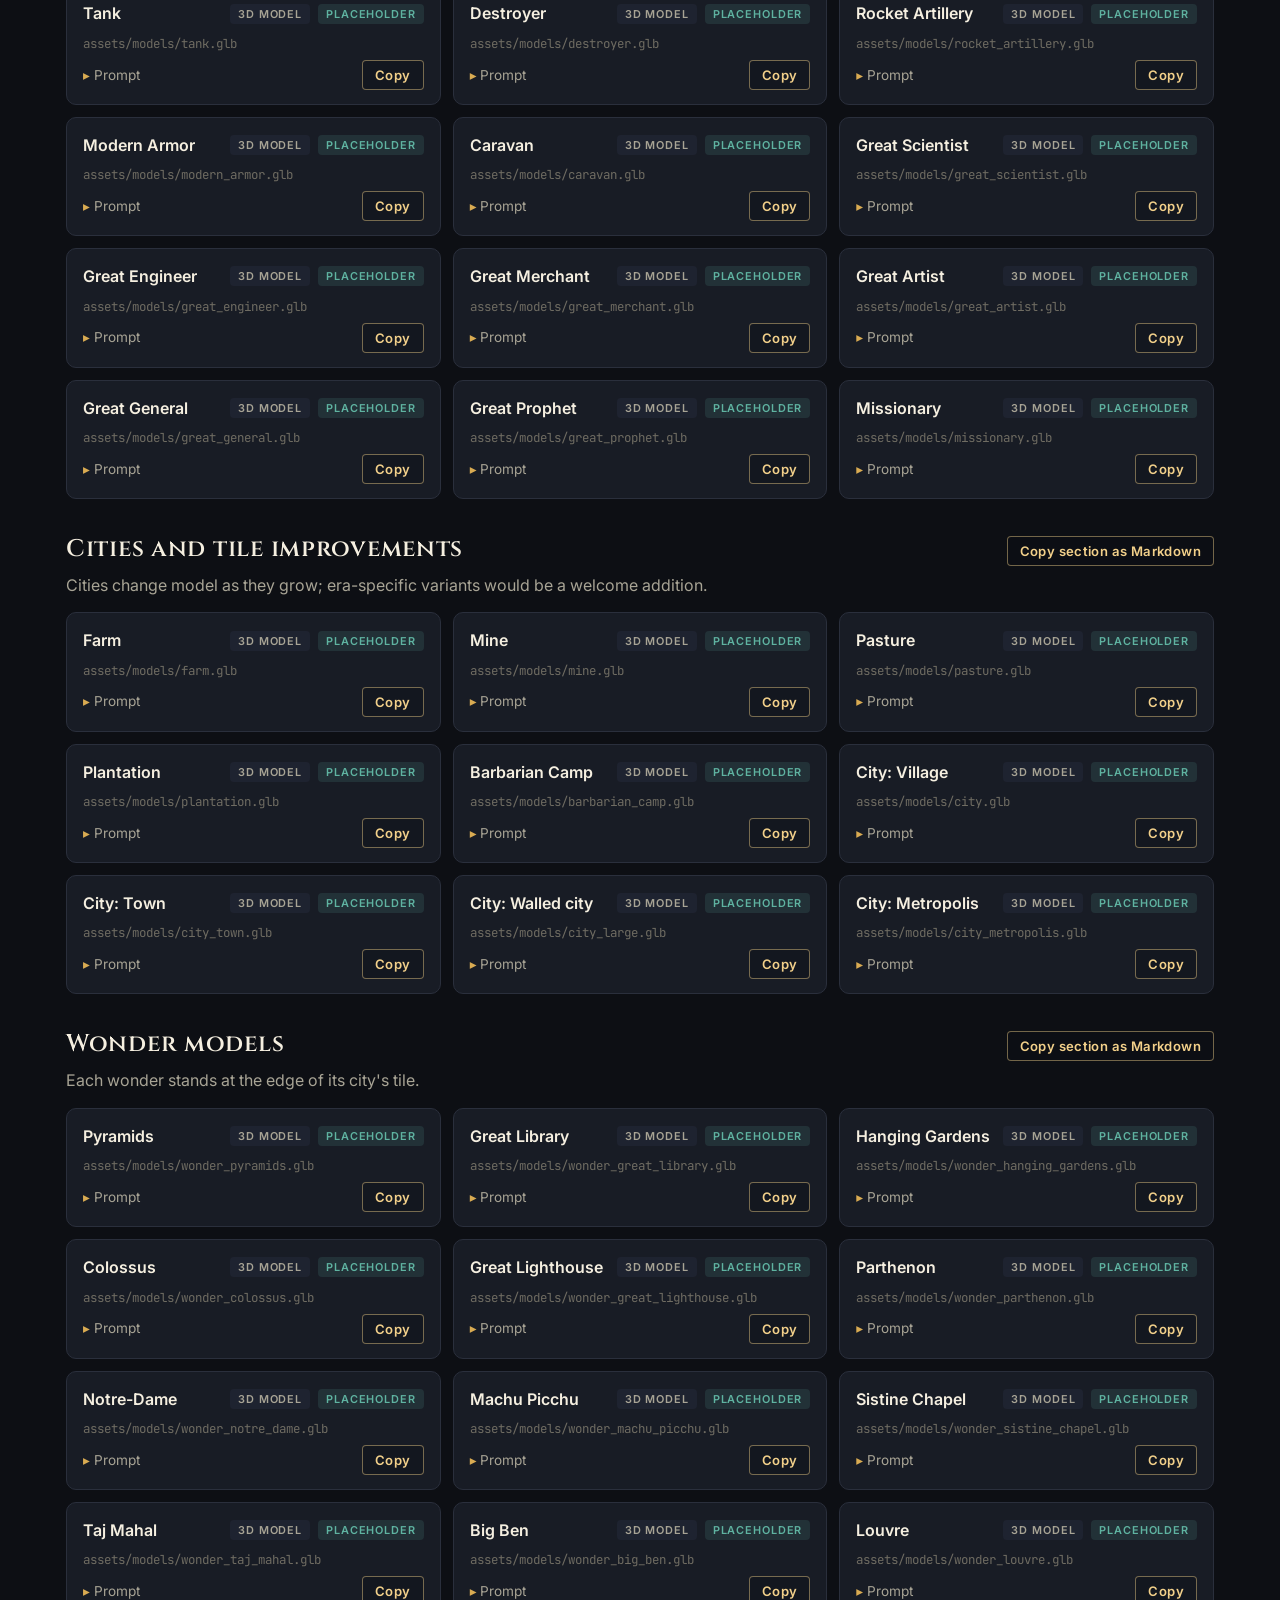
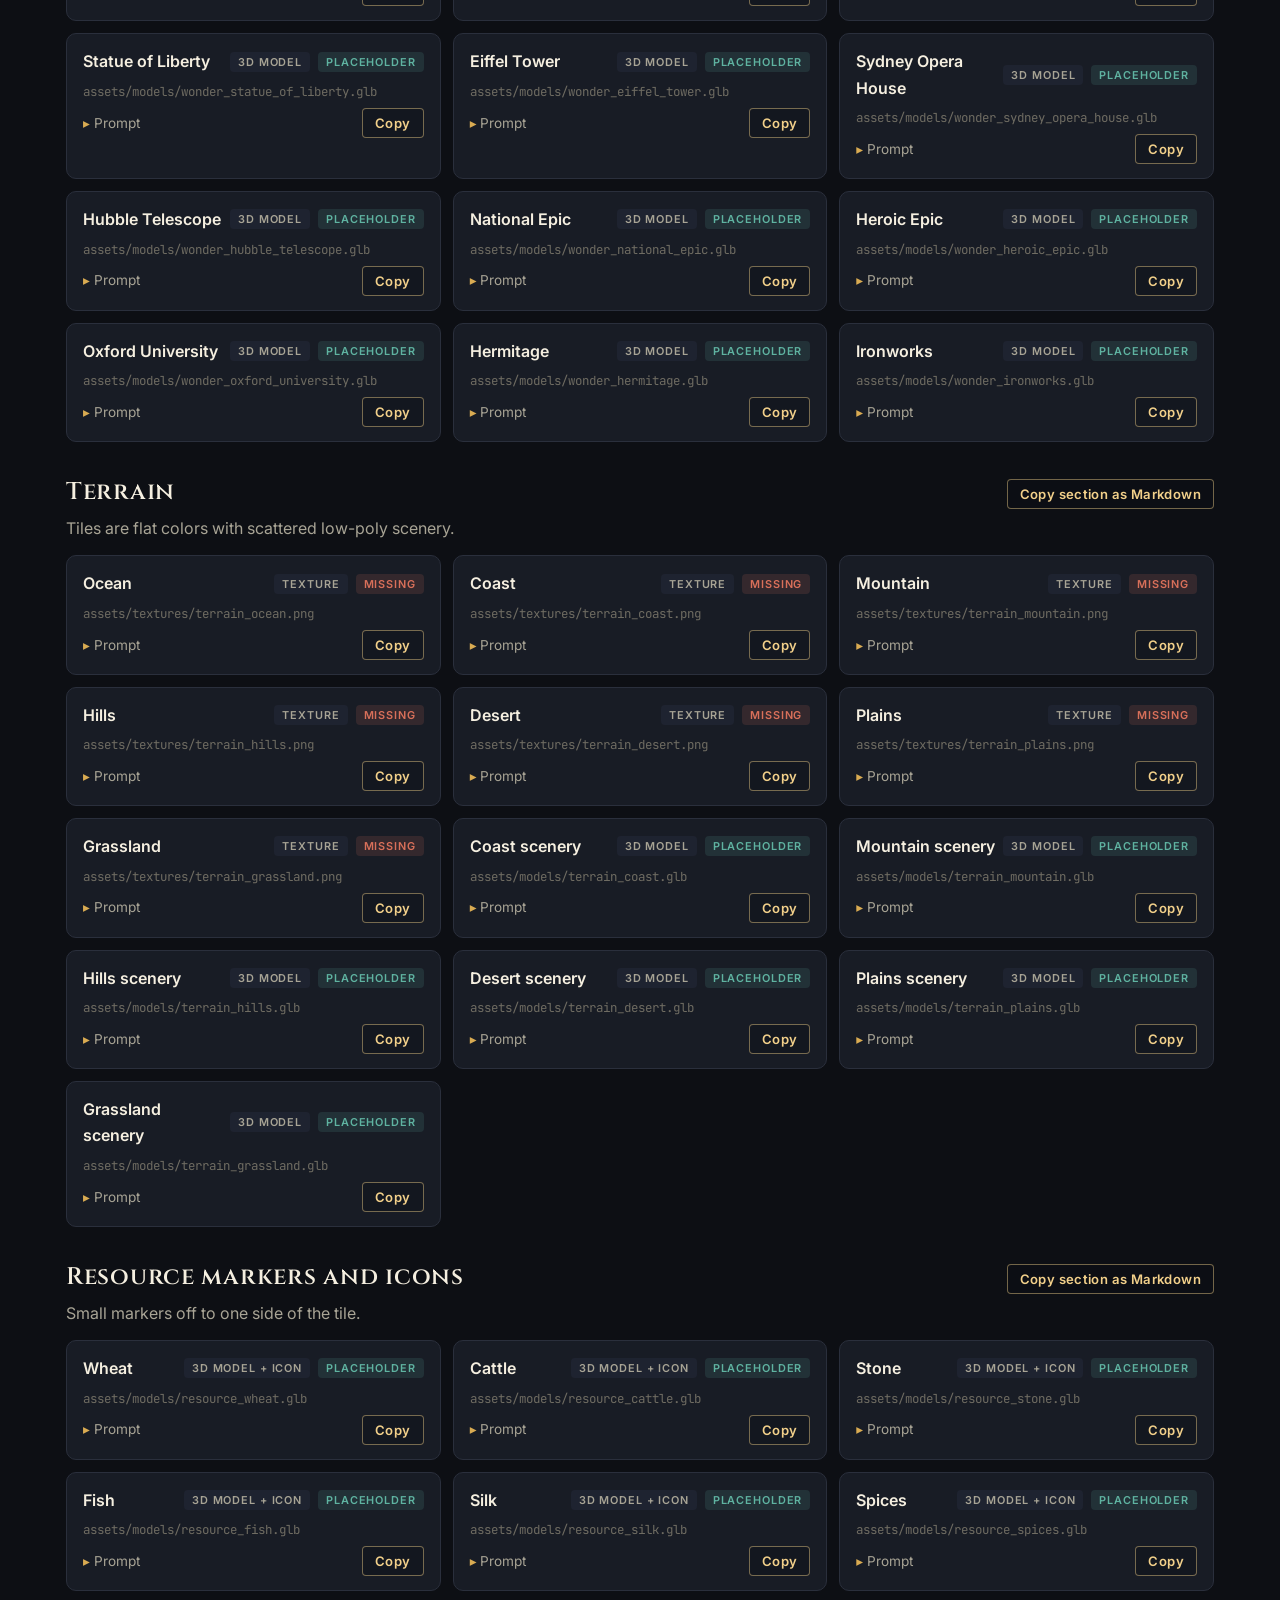
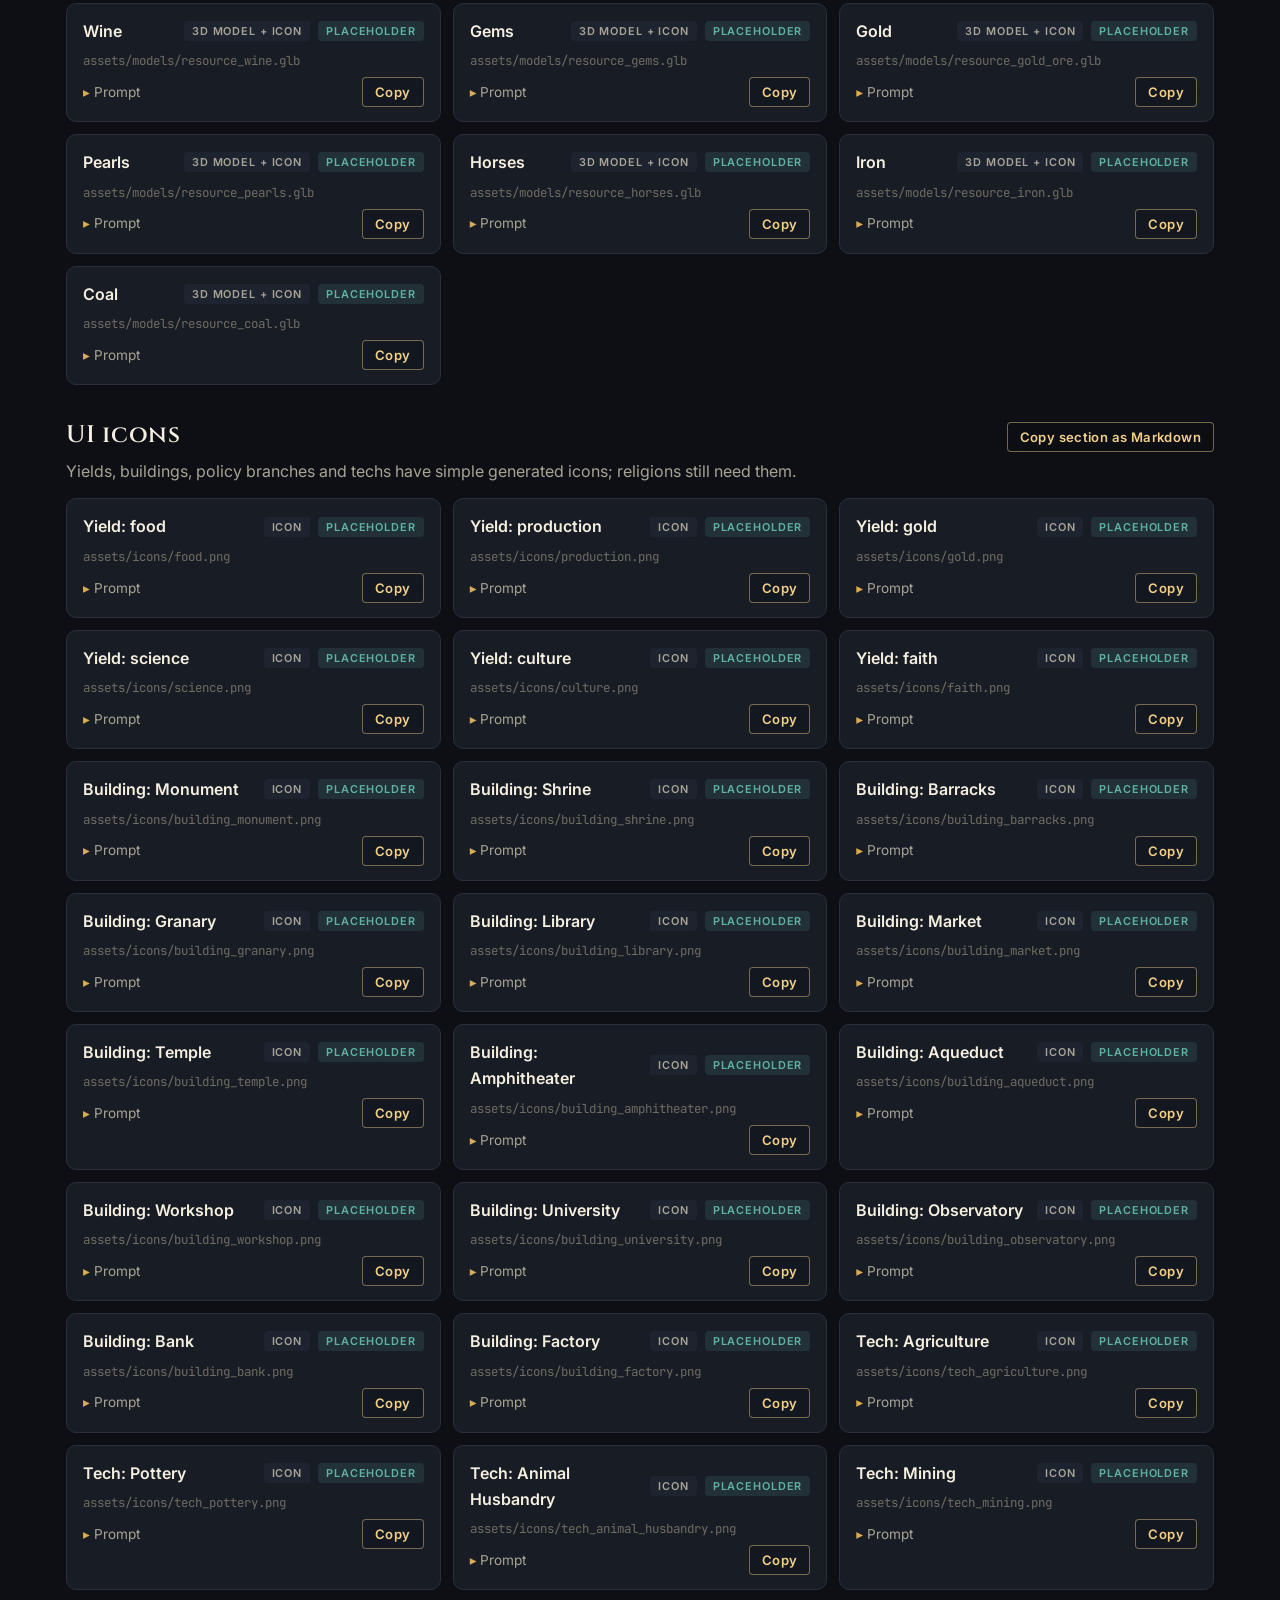
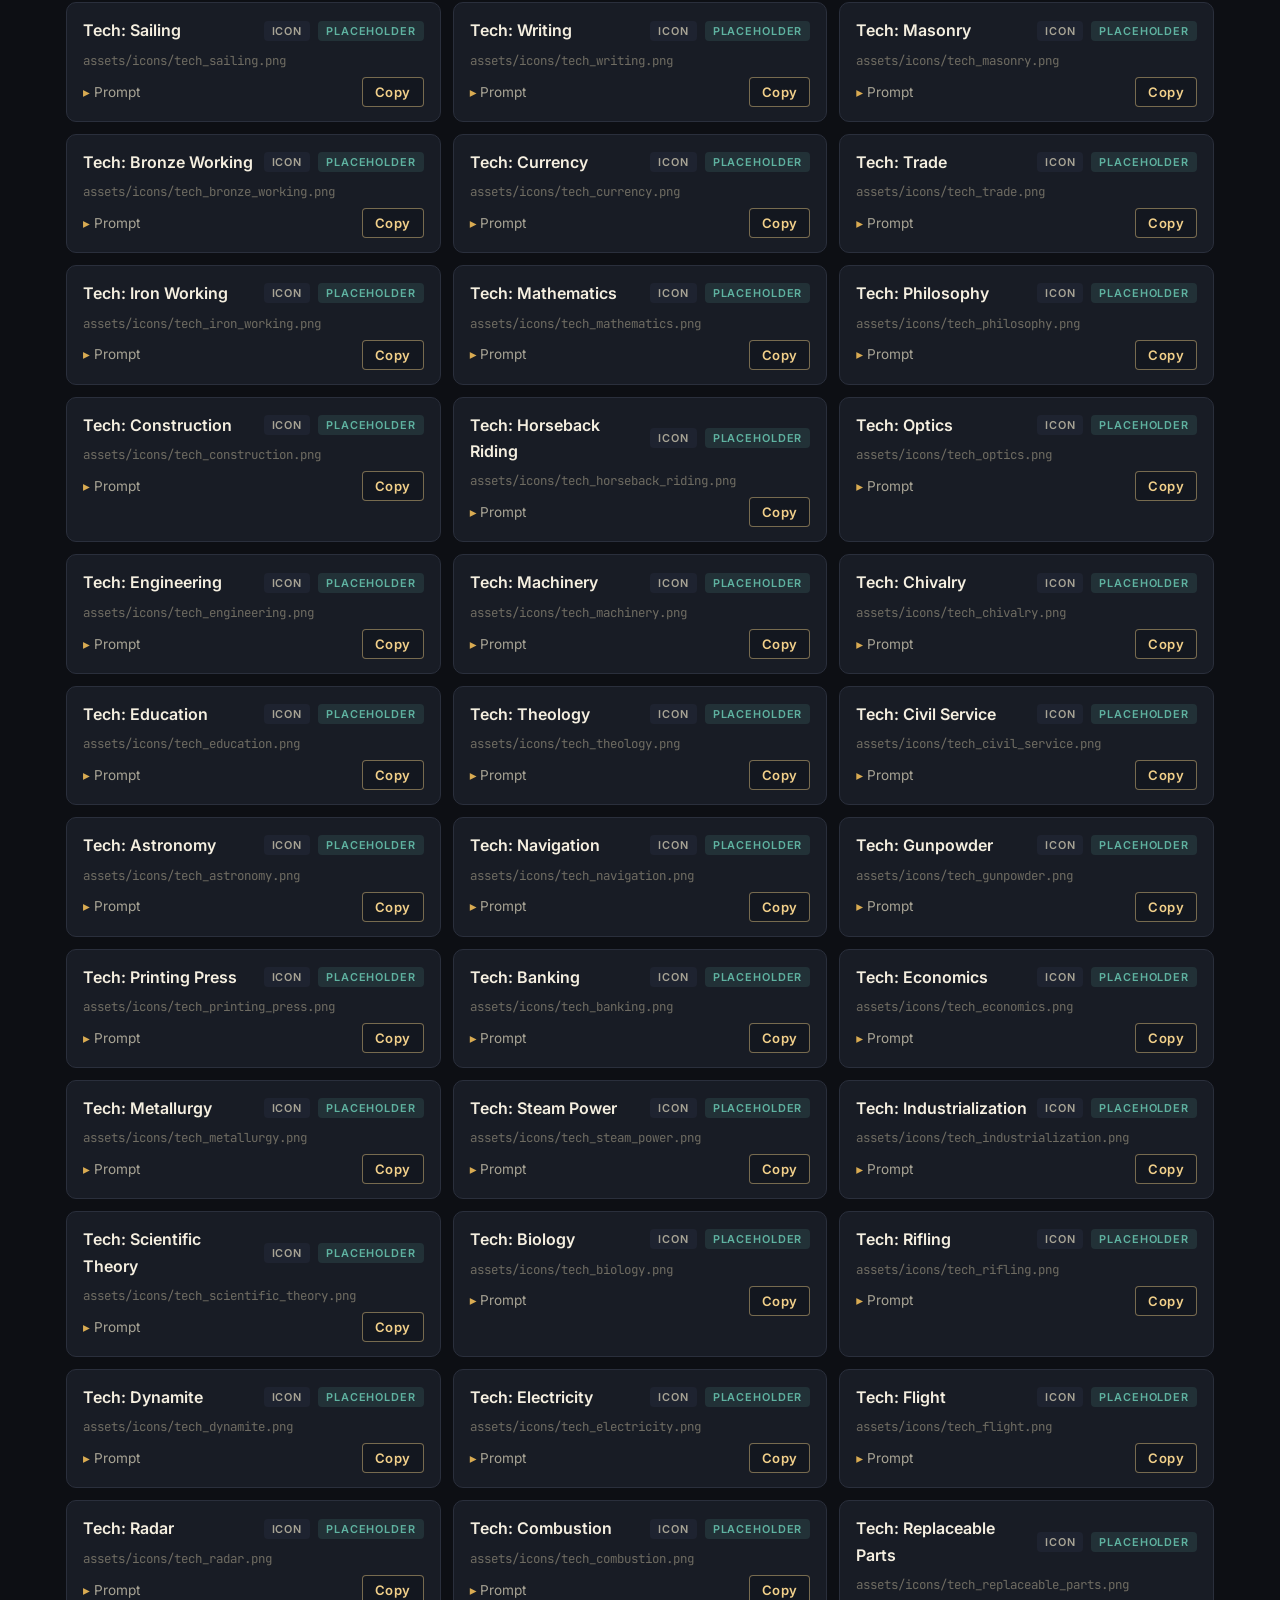
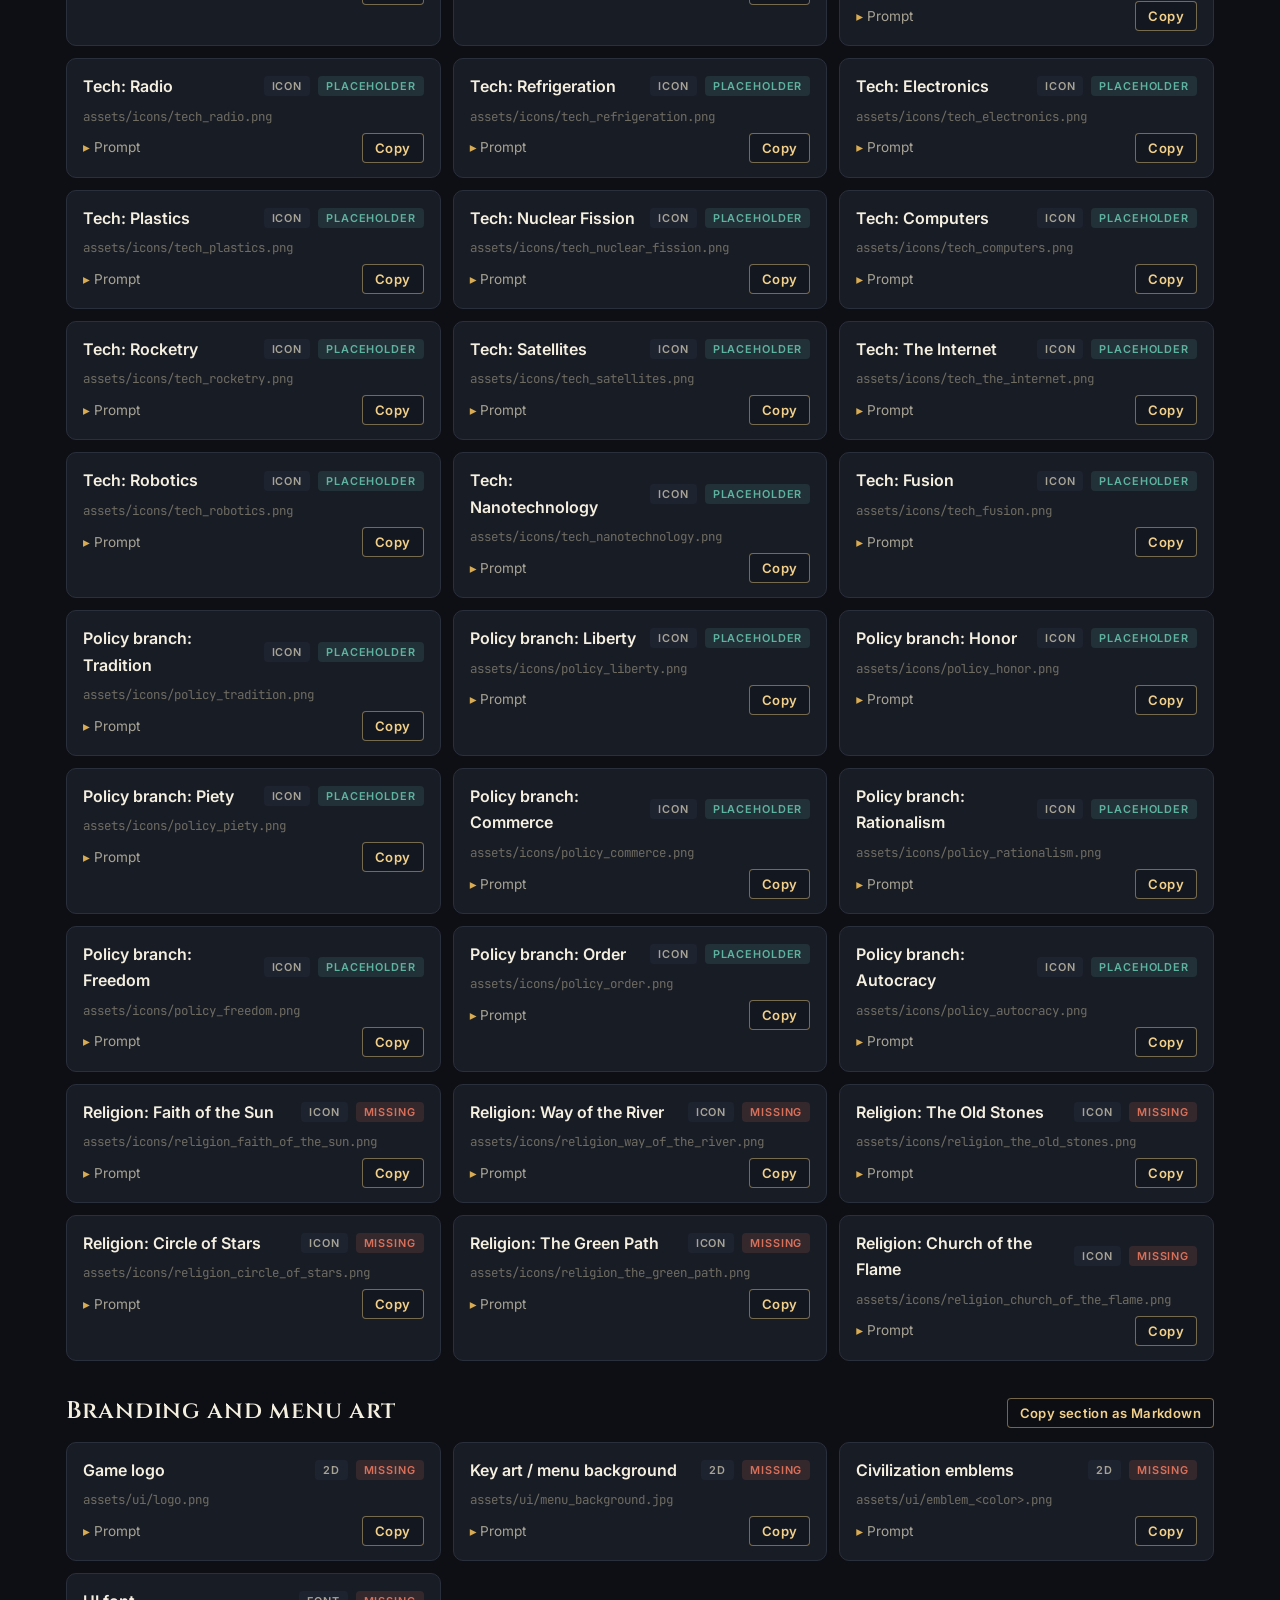
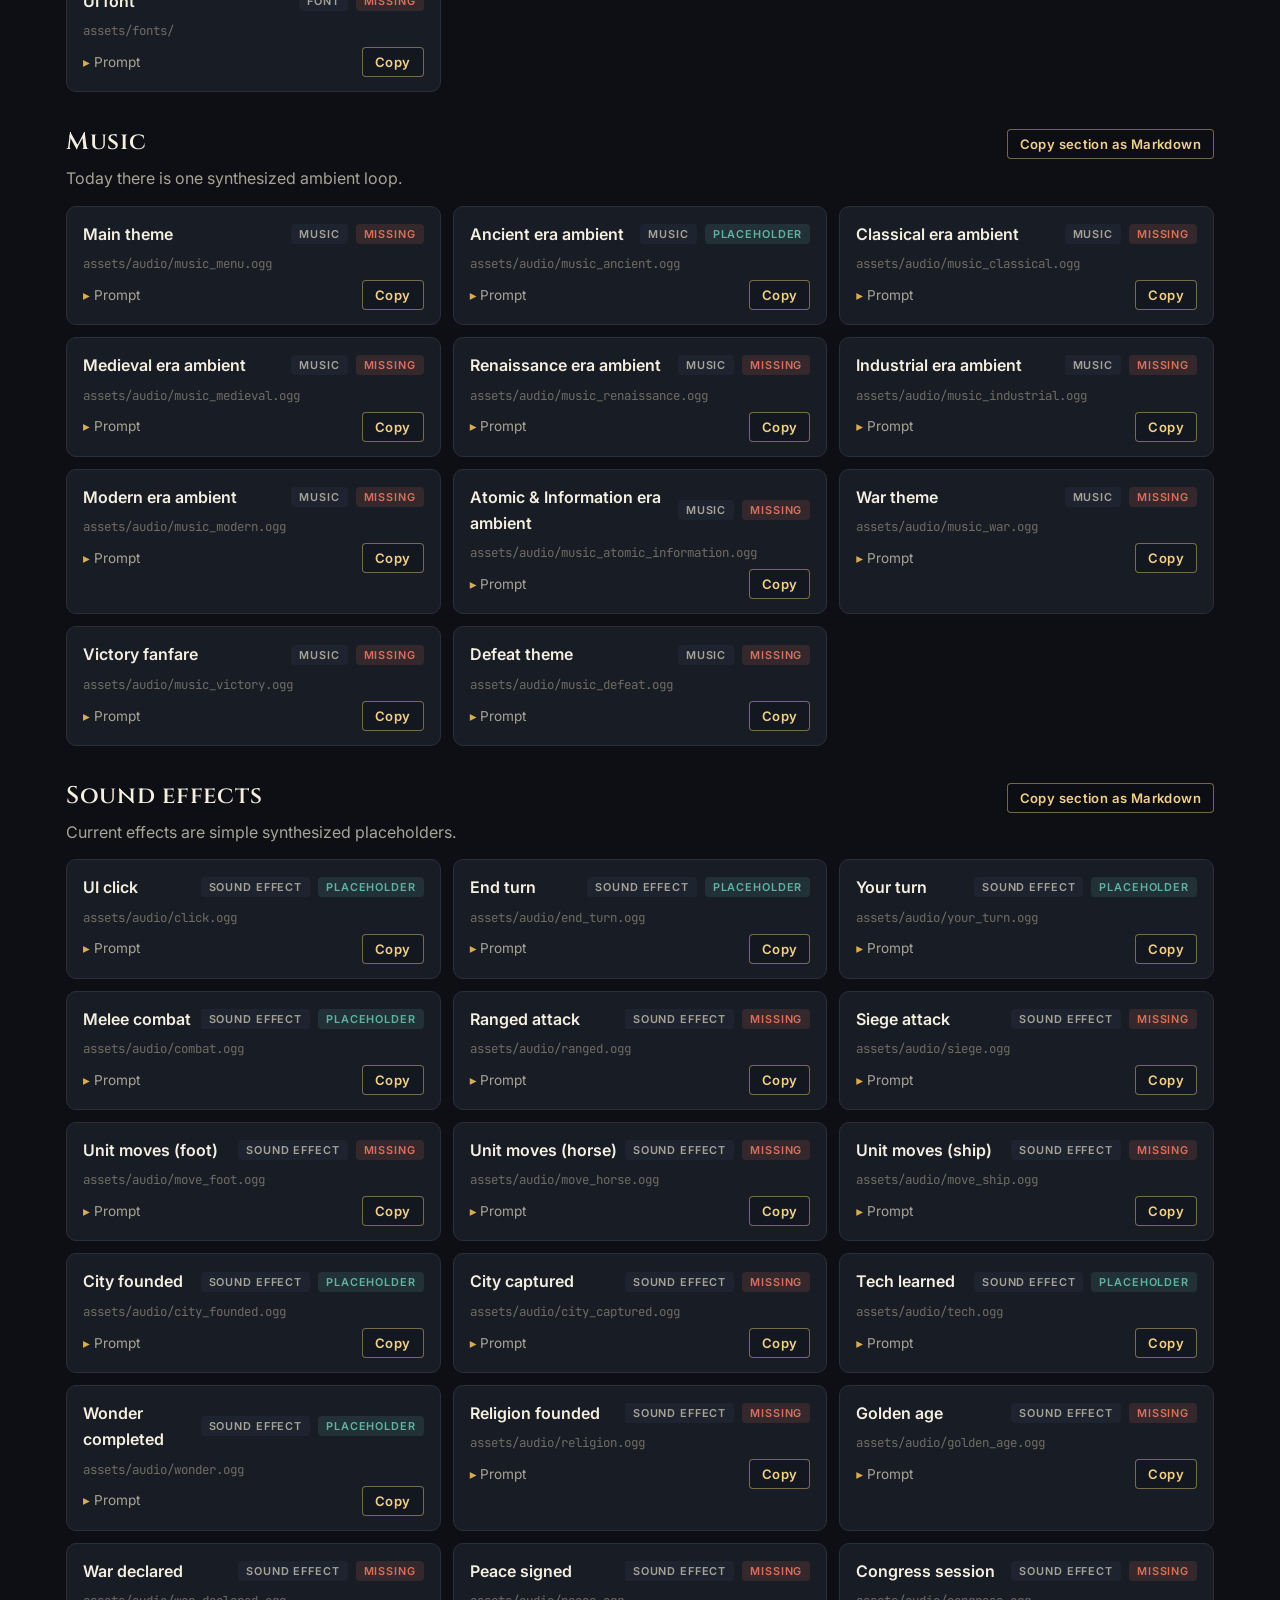
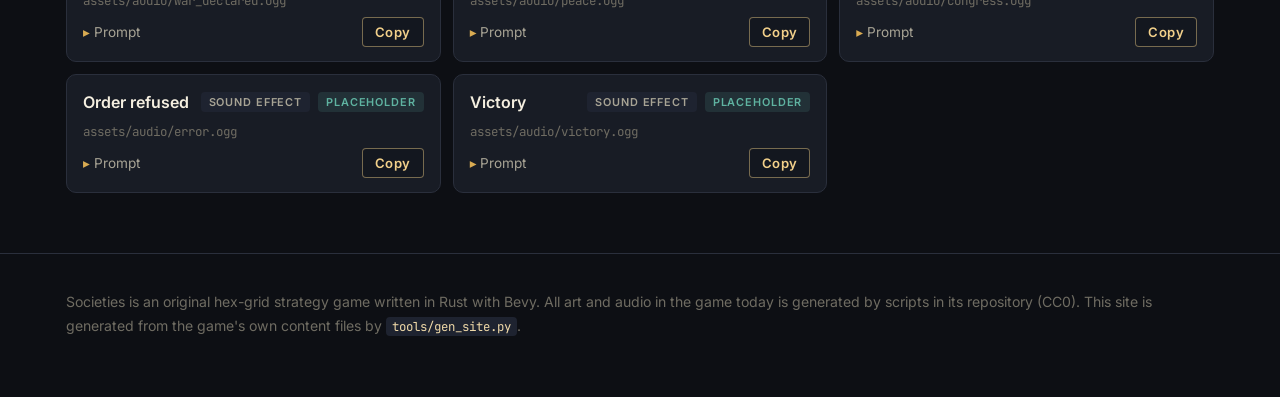
==== commit 9b4012be: "Assets: tech icon statuses Co-Authored-By: Claude Opus 5.5 (1M context) <noreply@anthropic.com>" ====
--- a/assets.html
+++ b/assets.html
@@ -17,7 +17,7 @@
 <header class="page-head"><div class="wrap"><p class="eyebrow">Contribute</p><h1>Art &amp; audio wanted</h1>
 <p>Everything Societies looks and sounds like today is generated by scripts: simple low-poly models, flat-colored
 terrain, synthesized sounds. Here is every asset that would make it a real game. There are 208 items, and
-90 of them don't exist at all yet. Each comes with a prompt ready to paste into an image, 3D, music or sound
+38 of them don't exist at all yet. Each comes with a prompt ready to paste into an image, 3D, music or sound
 generator, or to hand to an artist.</p>
 <div class="cta" style="margin-top:22px"><button class="btn primary" data-copy="md_all">Copy the whole list (Markdown)</button>
 <a class="btn ghost" href="ASSETS.md">Download ASSETS.md</a></div>
@@ -1684,7 +1684,7 @@
 <button class="btn ghost small" style="margin-left:auto" data-copy="p_res_coal">Copy</button></div>
 </div></div></div><div class="group" id="icons"><div class="group-head"><h2>UI icons</h2>
 <button class="btn ghost small" data-copy="md_icons">Copy section as Markdown</button></div>
-<p>Yields, buildings and policy branches have simple generated icons; techs and religions still need them.</p>
+<p>Yields, buildings, policy branches and techs have simple generated icons; religions still need them.</p>
 <textarea id="md_icons" readonly hidden># Societies — UI icons
 
 ### Yield: food (Icon) — `assets/icons/food.png`
@@ -2135,263 +2135,263 @@
 <div class="path">assets/icons/building_factory.png</div>
 <div class="row"><details><summary>Prompt</summary><div class="prompt" id="p_icon_building_factory">Create a game UI icon of a factory (a city building) for a strategy game. Flat vector-style icon, 256×256 PNG with transparent background, bold silhouette with a subtle two-tone shading, readable at 32 px, consistent line weight across the set, original design, no text. Save as icons/building_factory.png.</div></details>
 <button class="btn ghost small" style="margin-left:auto" data-copy="p_icon_building_factory">Copy</button></div>
-</div><div class="asset" data-kind="icon" data-status="todo">
-<div class="row"><span class="name">Tech: Agriculture</span><span class="tag">Icon</span><span class="tag todo">missing</span></div>
+</div><div class="asset" data-kind="icon" data-status="placeholder">
+<div class="row"><span class="name">Tech: Agriculture</span><span class="tag">Icon</span><span class="tag placeholder">placeholder</span></div>
 <div class="path">assets/icons/tech_agriculture.png</div>
 <div class="row"><details><summary>Prompt</summary><div class="prompt" id="p_icon_tech_agriculture">Create a game UI icon representing the technology &quot;Agriculture&quot; (Ancient era; Working the land.) for a strategy game tech tree. Flat vector-style icon, 256×256 PNG with transparent background, bold silhouette with a subtle two-tone shading, readable at 32 px, consistent line weight across the set, original design, no text. Save as icons/tech_agriculture.png.</div></details>
 <button class="btn ghost small" style="margin-left:auto" data-copy="p_icon_tech_agriculture">Copy</button></div>
-</div><div class="asset" data-kind="icon" data-status="todo">
-<div class="row"><span class="name">Tech: Pottery</span><span class="tag">Icon</span><span class="tag todo">missing</span></div>
+</div><div class="asset" data-kind="icon" data-status="placeholder">
+<div class="row"><span class="name">Tech: Pottery</span><span class="tag">Icon</span><span class="tag placeholder">placeholder</span></div>
 <div class="path">assets/icons/tech_pottery.png</div>
 <div class="row"><details><summary>Prompt</summary><div class="prompt" id="p_icon_tech_pottery">Create a game UI icon representing the technology &quot;Pottery&quot; (Ancient era; Storing the harvest.) for a strategy game tech tree. Flat vector-style icon, 256×256 PNG with transparent background, bold silhouette with a subtle two-tone shading, readable at 32 px, consistent line weight across the set, original design, no text. Save as icons/tech_pottery.png.</div></details>
 <button class="btn ghost small" style="margin-left:auto" data-copy="p_icon_tech_pottery">Copy</button></div>
-</div><div class="asset" data-kind="icon" data-status="todo">
-<div class="row"><span class="name">Tech: Animal Husbandry</span><span class="tag">Icon</span><span class="tag todo">missing</span></div>
+</div><div class="asset" data-kind="icon" data-status="placeholder">
+<div class="row"><span class="name">Tech: Animal Husbandry</span><span class="tag">Icon</span><span class="tag placeholder">placeholder</span></div>
 <div class="path">assets/icons/tech_animal_husbandry.png</div>
 <div class="row"><details><summary>Prompt</summary><div class="prompt" id="p_icon_tech_animal_husbandry">Create a game UI icon representing the technology &quot;Animal Husbandry&quot; (Ancient era; Pastures and mounted scouting (later).) for a strategy game tech tree. Flat vector-style icon, 256×256 PNG with transparent background, bold silhouette with a subtle two-tone shading, readable at 32 px, consistent line weight across the set, original design, no text. Save as icons/tech_animal_husbandry.png.</div></details>
 <button class="btn ghost small" style="margin-left:auto" data-copy="p_icon_tech_animal_husbandry">Copy</button></div>
-</div><div class="asset" data-kind="icon" data-status="todo">
-<div class="row"><span class="name">Tech: Mining</span><span class="tag">Icon</span><span class="tag todo">missing</span></div>
+</div><div class="asset" data-kind="icon" data-status="placeholder">
+<div class="row"><span class="name">Tech: Mining</span><span class="tag">Icon</span><span class="tag placeholder">placeholder</span></div>
 <div class="path">assets/icons/tech_mining.png</div>
 <div class="row"><details><summary>Prompt</summary><div class="prompt" id="p_icon_tech_mining">Create a game UI icon representing the technology &quot;Mining&quot; (Ancient era; Digging into the hills.) for a strategy game tech tree. Flat vector-style icon, 256×256 PNG with transparent background, bold silhouette with a subtle two-tone shading, readable at 32 px, consistent line weight across the set, original design, no text. Save as icons/tech_mining.png.</div></details>
 <button class="btn ghost small" style="margin-left:auto" data-copy="p_icon_tech_mining">Copy</button></div>
-</div><div class="asset" data-kind="icon" data-status="todo">
-<div class="row"><span class="name">Tech: Sailing</span><span class="tag">Icon</span><span class="tag todo">missing</span></div>
+</div><div class="asset" data-kind="icon" data-status="placeholder">
+<div class="row"><span class="name">Tech: Sailing</span><span class="tag">Icon</span><span class="tag placeholder">placeholder</span></div>
 <div class="path">assets/icons/tech_sailing.png</div>
 <div class="row"><details><summary>Prompt</summary><div class="prompt" id="p_icon_tech_sailing">Create a game UI icon representing the technology &quot;Sailing&quot; (Ancient era; Boats and fishing (later).) for a strategy game tech tree. Flat vector-style icon, 256×256 PNG with transparent background, bold silhouette with a subtle two-tone shading, readable at 32 px, consistent line weight across the set, original design, no text. Save as icons/tech_sailing.png.</div></details>
 <button class="btn ghost small" style="margin-left:auto" data-copy="p_icon_tech_sailing">Copy</button></div>
-</div><div class="asset" data-kind="icon" data-status="todo">
-<div class="row"><span class="name">Tech: Writing</span><span class="tag">Icon</span><span class="tag todo">missing</span></div>
+</div><div class="asset" data-kind="icon" data-status="placeholder">
+<div class="row"><span class="name">Tech: Writing</span><span class="tag">Icon</span><span class="tag placeholder">placeholder</span></div>
 <div class="path">assets/icons/tech_writing.png</div>
 <div class="row"><details><summary>Prompt</summary><div class="prompt" id="p_icon_tech_writing">Create a game UI icon representing the technology &quot;Writing&quot; (Ancient era; Records and learning.) for a strategy game tech tree. Flat vector-style icon, 256×256 PNG with transparent background, bold silhouette with a subtle two-tone shading, readable at 32 px, consistent line weight across the set, original design, no text. Save as icons/tech_writing.png.</div></details>
 <button class="btn ghost small" style="margin-left:auto" data-copy="p_icon_tech_writing">Copy</button></div>
-</div><div class="asset" data-kind="icon" data-status="todo">
-<div class="row"><span class="name">Tech: Masonry</span><span class="tag">Icon</span><span class="tag todo">missing</span></div>
+</div><div class="asset" data-kind="icon" data-status="placeholder">
+<div class="row"><span class="name">Tech: Masonry</span><span class="tag">Icon</span><span class="tag placeholder">placeholder</span></div>
 <div class="path">assets/icons/tech_masonry.png</div>
 <div class="row"><details><summary>Prompt</summary><div class="prompt" id="p_icon_tech_masonry">Create a game UI icon representing the technology &quot;Masonry&quot; (Ancient era; Walls and early wonders (later).) for a strategy game tech tree. Flat vector-style icon, 256×256 PNG with transparent background, bold silhouette with a subtle two-tone shading, readable at 32 px, consistent line weight across the set, original design, no text. Save as icons/tech_masonry.png.</div></details>
 <button class="btn ghost small" style="margin-left:auto" data-copy="p_icon_tech_masonry">Copy</button></div>
-</div><div class="asset" data-kind="icon" data-status="todo">
-<div class="row"><span class="name">Tech: Bronze Working</span><span class="tag">Icon</span><span class="tag todo">missing</span></div>
+</div><div class="asset" data-kind="icon" data-status="placeholder">
+<div class="row"><span class="name">Tech: Bronze Working</span><span class="tag">Icon</span><span class="tag placeholder">placeholder</span></div>
 <div class="path">assets/icons/tech_bronze_working.png</div>
 <div class="row"><details><summary>Prompt</summary><div class="prompt" id="p_icon_tech_bronze_working">Create a game UI icon representing the technology &quot;Bronze Working&quot; (Ancient era; The first metal weapons.) for a strategy game tech tree. Flat vector-style icon, 256×256 PNG with transparent background, bold silhouette with a subtle two-tone shading, readable at 32 px, consistent line weight across the set, original design, no text. Save as icons/tech_bronze_working.png.</div></details>
 <button class="btn ghost small" style="margin-left:auto" data-copy="p_icon_tech_bronze_working">Copy</button></div>
-</div><div class="asset" data-kind="icon" data-status="todo">
-<div class="row"><span class="name">Tech: Currency</span><span class="tag">Icon</span><span class="tag todo">missing</span></div>
+</div><div class="asset" data-kind="icon" data-status="placeholder">
+<div class="row"><span class="name">Tech: Currency</span><span class="tag">Icon</span><span class="tag placeholder">placeholder</span></div>
 <div class="path">assets/icons/tech_currency.png</div>
 <div class="row"><details><summary>Prompt</summary><div class="prompt" id="p_icon_tech_currency">Create a game UI icon representing the technology &quot;Currency&quot; (Classical era; Coins and markets.) for a strategy game tech tree. Flat vector-style icon, 256×256 PNG with transparent background, bold silhouette with a subtle two-tone shading, readable at 32 px, consistent line weight across the set, original design, no text. Save as icons/tech_currency.png.</div></details>
 <button class="btn ghost small" style="margin-left:auto" data-copy="p_icon_tech_currency">Copy</button></div>
-</div><div class="asset" data-kind="icon" data-status="todo">
-<div class="row"><span class="name">Tech: Trade</span><span class="tag">Icon</span><span class="tag todo">missing</span></div>
+</div><div class="asset" data-kind="icon" data-status="placeholder">
+<div class="row"><span class="name">Tech: Trade</span><span class="tag">Icon</span><span class="tag placeholder">placeholder</span></div>
 <div class="path">assets/icons/tech_trade.png</div>
 <div class="row"><details><summary>Prompt</summary><div class="prompt" id="p_icon_tech_trade">Create a game UI icon representing the technology &quot;Trade&quot; (Classical era; Caravans and trade routes (later).) for a strategy game tech tree. Flat vector-style icon, 256×256 PNG with transparent background, bold silhouette with a subtle two-tone shading, readable at 32 px, consistent line weight across the set, original design, no text. Save as icons/tech_trade.png.</div></details>
 <button class="btn ghost small" style="margin-left:auto" data-copy="p_icon_tech_trade">Copy</button></div>
-</div><div class="asset" data-kind="icon" data-status="todo">
-<div class="row"><span class="name">Tech: Iron Working</span><span class="tag">Icon</span><span class="tag todo">missing</span></div>
+</div><div class="asset" data-kind="icon" data-status="placeholder">
+<div class="row"><span class="name">Tech: Iron Working</span><span class="tag">Icon</span><span class="tag placeholder">placeholder</span></div>
 <div class="path">assets/icons/tech_iron_working.png</div>
 <div class="row"><details><summary>Prompt</summary><div class="prompt" id="p_icon_tech_iron_working">Create a game UI icon representing the technology &quot;Iron Working&quot; (Classical era; Stronger blades.) for a strategy game tech tree. Flat vector-style icon, 256×256 PNG with transparent background, bold silhouette with a subtle two-tone shading, readable at 32 px, consistent line weight across the set, original design, no text. Save as icons/tech_iron_working.png.</div></details>
 <button class="btn ghost small" style="margin-left:auto" data-copy="p_icon_tech_iron_working">Copy</button></div>
-</div><div class="asset" data-kind="icon" data-status="todo">
-<div class="row"><span class="name">Tech: Mathematics</span><span class="tag">Icon</span><span class="tag todo">missing</span></div>
+</div><div class="asset" data-kind="icon" data-status="placeholder">
+<div class="row"><span class="name">Tech: Mathematics</span><span class="tag">Icon</span><span class="tag placeholder">placeholder</span></div>
 <div class="path">assets/icons/tech_mathematics.png</div>
 <div class="row"><details><summary>Prompt</summary><div class="prompt" id="p_icon_tech_mathematics">Create a game UI icon representing the technology &quot;Mathematics&quot; (Classical era; Siege engineering.) for a strategy game tech tree. Flat vector-style icon, 256×256 PNG with transparent background, bold silhouette with a subtle two-tone shading, readable at 32 px, consistent line weight across the set, original design, no text. Save as icons/tech_mathematics.png.</div></details>
 <button class="btn ghost small" style="margin-left:auto" data-copy="p_icon_tech_mathematics">Copy</button></div>
-</div><div class="asset" data-kind="icon" data-status="todo">
-<div class="row"><span class="name">Tech: Philosophy</span><span class="tag">Icon</span><span class="tag todo">missing</span></div>
+</div><div class="asset" data-kind="icon" data-status="placeholder">
+<div class="row"><span class="name">Tech: Philosophy</span><span class="tag">Icon</span><span class="tag placeholder">placeholder</span></div>
 <div class="path">assets/icons/tech_philosophy.png</div>
 <div class="row"><details><summary>Prompt</summary><div class="prompt" id="p_icon_tech_philosophy">Create a game UI icon representing the technology &quot;Philosophy&quot; (Classical era; Temples and schools of thought.) for a strategy game tech tree. Flat vector-style icon, 256×256 PNG with transparent background, bold silhouette with a subtle two-tone shading, readable at 32 px, consistent line weight across the set, original design, no text. Save as icons/tech_philosophy.png.</div></details>
 <button class="btn ghost small" style="margin-left:auto" data-copy="p_icon_tech_philosophy">Copy</button></div>
-</div><div class="asset" data-kind="icon" data-status="todo">
-<div class="row"><span class="name">Tech: Construction</span><span class="tag">Icon</span><span class="tag todo">missing</span></div>
+</div><div class="asset" data-kind="icon" data-status="placeholder">
+<div class="row"><span class="name">Tech: Construction</span><span class="tag">Icon</span><span class="tag placeholder">placeholder</span></div>
 <div class="path">assets/icons/tech_construction.png</div>
 <div class="row"><details><summary>Prompt</summary><div class="prompt" id="p_icon_tech_construction">Create a game UI icon representing the technology &quot;Construction&quot; (Classical era; Amphitheaters and bridges (later).) for a strategy game tech tree. Flat vector-style icon, 256×256 PNG with transparent background, bold silhouette with a subtle two-tone shading, readable at 32 px, consistent line weight across the set, original design, no text. Save as icons/tech_construction.png.</div></details>
 <button class="btn ghost small" style="margin-left:auto" data-copy="p_icon_tech_construction">Copy</button></div>
-</div><div class="asset" data-kind="icon" data-status="todo">
-<div class="row"><span class="name">Tech: Horseback Riding</span><span class="tag">Icon</span><span class="tag todo">missing</span></div>
+</div><div class="asset" data-kind="icon" data-status="placeholder">
+<div class="row"><span class="name">Tech: Horseback Riding</span><span class="tag">Icon</span><span class="tag placeholder">placeholder</span></div>
 <div class="path">assets/icons/tech_horseback_riding.png</div>
 <div class="row"><details><summary>Prompt</summary><div class="prompt" id="p_icon_tech_horseback_riding">Create a game UI icon representing the technology &quot;Horseback Riding&quot; (Classical era; Mounted warfare.) for a strategy game tech tree. Flat vector-style icon, 256×256 PNG with transparent background, bold silhouette with a subtle two-tone shading, readable at 32 px, consistent line weight across the set, original design, no text. Save as icons/tech_horseback_riding.png.</div></details>
 <button class="btn ghost small" style="margin-left:auto" data-copy="p_icon_tech_horseback_riding">Copy</button></div>
-</div><div class="asset" data-kind="icon" data-status="todo">
-<div class="row"><span class="name">Tech: Optics</span><span class="tag">Icon</span><span class="tag todo">missing</span></div>
+</div><div class="asset" data-kind="icon" data-status="placeholder">
+<div class="row"><span class="name">Tech: Optics</span><span class="tag">Icon</span><span class="tag placeholder">placeholder</span></div>
 <div class="path">assets/icons/tech_optics.png</div>
 <div class="row"><details><summary>Prompt</summary><div class="prompt" id="p_icon_tech_optics">Create a game UI icon representing the technology &quot;Optics&quot; (Classical era; Land units can embark onto water. Lighthouses (later).) for a strategy game tech tree. Flat vector-style icon, 256×256 PNG with transparent background, bold silhouette with a subtle two-tone shading, readable at 32 px, consistent line weight across the set, original design, no text. Save as icons/tech_optics.png.</div></details>
 <button class="btn ghost small" style="margin-left:auto" data-copy="p_icon_tech_optics">Copy</button></div>
-</div><div class="asset" data-kind="icon" data-status="todo">
-<div class="row"><span class="name">Tech: Engineering</span><span class="tag">Icon</span><span class="tag todo">missing</span></div>
+</div><div class="asset" data-kind="icon" data-status="placeholder">
+<div class="row"><span class="name">Tech: Engineering</span><span class="tag">Icon</span><span class="tag placeholder">placeholder</span></div>
 <div class="path">assets/icons/tech_engineering.png</div>
 <div class="row"><details><summary>Prompt</summary><div class="prompt" id="p_icon_tech_engineering">Create a game UI icon representing the technology &quot;Engineering&quot; (Medieval era; Aqueducts and forts (later).) for a strategy game tech tree. Flat vector-style icon, 256×256 PNG with transparent background, bold silhouette with a subtle two-tone shading, readable at 32 px, consistent line weight across the set, original design, no text. Save as icons/tech_engineering.png.</div></details>
 <button class="btn ghost small" style="margin-left:auto" data-copy="p_icon_tech_engineering">Copy</button></div>
-</div><div class="asset" data-kind="icon" data-status="todo">
-<div class="row"><span class="name">Tech: Machinery</span><span class="tag">Icon</span><span class="tag todo">missing</span></div>
+</div><div class="asset" data-kind="icon" data-status="placeholder">
+<div class="row"><span class="name">Tech: Machinery</span><span class="tag">Icon</span><span class="tag placeholder">placeholder</span></div>
 <div class="path">assets/icons/tech_machinery.png</div>
 <div class="row"><details><summary>Prompt</summary><div class="prompt" id="p_icon_tech_machinery">Create a game UI icon representing the technology &quot;Machinery&quot; (Medieval era; Workshops and crossbows (later).) for a strategy game tech tree. Flat vector-style icon, 256×256 PNG with transparent background, bold silhouette with a subtle two-tone shading, readable at 32 px, consistent line weight across the set, original design, no text. Save as icons/tech_machinery.png.</div></details>
 <button class="btn ghost small" style="margin-left:auto" data-copy="p_icon_tech_machinery">Copy</button></div>
-</div><div class="asset" data-kind="icon" data-status="todo">
-<div class="row"><span class="name">Tech: Chivalry</span><span class="tag">Icon</span><span class="tag todo">missing</span></div>
+</div><div class="asset" data-kind="icon" data-status="placeholder">
+<div class="row"><span class="name">Tech: Chivalry</span><span class="tag">Icon</span><span class="tag placeholder">placeholder</span></div>
 <div class="path">assets/icons/tech_chivalry.png</div>
 <div class="row"><details><summary>Prompt</summary><div class="prompt" id="p_icon_tech_chivalry">Create a game UI icon representing the technology &quot;Chivalry&quot; (Medieval era; Knights and castles (later).) for a strategy game tech tree. Flat vector-style icon, 256×256 PNG with transparent background, bold silhouette with a subtle two-tone shading, readable at 32 px, consistent line weight across the set, original design, no text. Save as icons/tech_chivalry.png.</div></details>
 <button class="btn ghost small" style="margin-left:auto" data-copy="p_icon_tech_chivalry">Copy</button></div>
-</div><div class="asset" data-kind="icon" data-status="todo">
-<div class="row"><span class="name">Tech: Education</span><span class="tag">Icon</span><span class="tag todo">missing</span></div>
+</div><div class="asset" data-kind="icon" data-status="placeholder">
+<div class="row"><span class="name">Tech: Education</span><span class="tag">Icon</span><span class="tag placeholder">placeholder</span></div>
 <div class="path">assets/icons/tech_education.png</div>
 <div class="row"><details><summary>Prompt</summary><div class="prompt" id="p_icon_tech_education">Create a game UI icon representing the technology &quot;Education&quot; (Medieval era; Universities.) for a strategy game tech tree. Flat vector-style icon, 256×256 PNG with transparent background, bold silhouette with a subtle two-tone shading, readable at 32 px, consistent line weight across the set, original design, no text. Save as icons/tech_education.png.</div></details>
 <button class="btn ghost small" style="margin-left:auto" data-copy="p_icon_tech_education">Copy</button></div>
-</div><div class="asset" data-kind="icon" data-status="todo">
-<div class="row"><span class="name">Tech: Theology</span><span class="tag">Icon</span><span class="tag todo">missing</span></div>
+</div><div class="asset" data-kind="icon" data-status="placeholder">
+<div class="row"><span class="name">Tech: Theology</span><span class="tag">Icon</span><span class="tag placeholder">placeholder</span></div>
 <div class="path">assets/icons/tech_theology.png</div>
 <div class="row"><details><summary>Prompt</summary><div class="prompt" id="p_icon_tech_theology">Create a game UI icon representing the technology &quot;Theology&quot; (Medieval era; Cathedrals (later).) for a strategy game tech tree. Flat vector-style icon, 256×256 PNG with transparent background, bold silhouette with a subtle two-tone shading, readable at 32 px, consistent line weight across the set, original design, no text. Save as icons/tech_theology.png.</div></details>
 <button class="btn ghost small" style="margin-left:auto" data-copy="p_icon_tech_theology">Copy</button></div>
-</div><div class="asset" data-kind="icon" data-status="todo">
-<div class="row"><span class="name">Tech: Civil Service</span><span class="tag">Icon</span><span class="tag todo">missing</span></div>
+</div><div class="asset" data-kind="icon" data-status="placeholder">
+<div class="row"><span class="name">Tech: Civil Service</span><span class="tag">Icon</span><span class="tag placeholder">placeholder</span></div>
 <div class="path">assets/icons/tech_civil_service.png</div>
 <div class="row"><details><summary>Prompt</summary><div class="prompt" id="p_icon_tech_civil_service">Create a game UI icon representing the technology &quot;Civil Service&quot; (Medieval era; Bureaucracy perks (later).) for a strategy game tech tree. Flat vector-style icon, 256×256 PNG with transparent background, bold silhouette with a subtle two-tone shading, readable at 32 px, consistent line weight across the set, original design, no text. Save as icons/tech_civil_service.png.</div></details>
 <button class="btn ghost small" style="margin-left:auto" data-copy="p_icon_tech_civil_service">Copy</button></div>
-</div><div class="asset" data-kind="icon" data-status="todo">
-<div class="row"><span class="name">Tech: Astronomy</span><span class="tag">Icon</span><span class="tag todo">missing</span></div>
+</div><div class="asset" data-kind="icon" data-status="placeholder">
+<div class="row"><span class="name">Tech: Astronomy</span><span class="tag">Icon</span><span class="tag placeholder">placeholder</span></div>
 <div class="path">assets/icons/tech_astronomy.png</div>
 <div class="row"><details><summary>Prompt</summary><div class="prompt" id="p_icon_tech_astronomy">Create a game UI icon representing the technology &quot;Astronomy&quot; (Renaissance era; Observatories.) for a strategy game tech tree. Flat vector-style icon, 256×256 PNG with transparent background, bold silhouette with a subtle two-tone shading, readable at 32 px, consistent line weight across the set, original design, no text. Save as icons/tech_astronomy.png.</div></details>
 <button class="btn ghost small" style="margin-left:auto" data-copy="p_icon_tech_astronomy">Copy</button></div>
-</div><div class="asset" data-kind="icon" data-status="todo">
-<div class="row"><span class="name">Tech: Navigation</span><span class="tag">Icon</span><span class="tag todo">missing</span></div>
+</div><div class="asset" data-kind="icon" data-status="placeholder">
+<div class="row"><span class="name">Tech: Navigation</span><span class="tag">Icon</span><span class="tag placeholder">placeholder</span></div>
 <div class="path">assets/icons/tech_navigation.png</div>
 <div class="row"><details><summary>Prompt</summary><div class="prompt" id="p_icon_tech_navigation">Create a game UI icon representing the technology &quot;Navigation&quot; (Renaissance era; Ocean-going ships (later).) for a strategy game tech tree. Flat vector-style icon, 256×256 PNG with transparent background, bold silhouette with a subtle two-tone shading, readable at 32 px, consistent line weight across the set, original design, no text. Save as icons/tech_navigation.png.</div></details>
 <button class="btn ghost small" style="margin-left:auto" data-copy="p_icon_tech_navigation">Copy</button></div>
-</div><div class="asset" data-kind="icon" data-status="todo">
-<div class="row"><span class="name">Tech: Gunpowder</span><span class="tag">Icon</span><span class="tag todo">missing</span></div>
+</div><div class="asset" data-kind="icon" data-status="placeholder">
+<div class="row"><span class="name">Tech: Gunpowder</span><span class="tag">Icon</span><span class="tag placeholder">placeholder</span></div>
 <div class="path">assets/icons/tech_gunpowder.png</div>
 <div class="row"><details><summary>Prompt</summary><div class="prompt" id="p_icon_tech_gunpowder">Create a game UI icon representing the technology &quot;Gunpowder&quot; (Renaissance era; Musketmen (later).) for a strategy game tech tree. Flat vector-style icon, 256×256 PNG with transparent background, bold silhouette with a subtle two-tone shading, readable at 32 px, consistent line weight across the set, original design, no text. Save as icons/tech_gunpowder.png.</div></details>
 <button class="btn ghost small" style="margin-left:auto" data-copy="p_icon_tech_gunpowder">Copy</button></div>
-</div><div class="asset" data-kind="icon" data-status="todo">
-<div class="row"><span class="name">Tech: Printing Press</span><span class="tag">Icon</span><span class="tag todo">missing</span></div>
+</div><div class="asset" data-kind="icon" data-status="placeholder">
+<div class="row"><span class="name">Tech: Printing Press</span><span class="tag">Icon</span><span class="tag placeholder">placeholder</span></div>
 <div class="path">assets/icons/tech_printing_press.png</div>
 <div class="row"><details><summary>Prompt</summary><div class="prompt" id="p_icon_tech_printing_press">Create a game UI icon representing the technology &quot;Printing Press&quot; (Renaissance era; Political reforms (later).) for a strategy game tech tree. Flat vector-style icon, 256×256 PNG with transparent background, bold silhouette with a subtle two-tone shading, readable at 32 px, consistent line weight across the set, original design, no text. Save as icons/tech_printing_press.png.</div></details>
 <button class="btn ghost small" style="margin-left:auto" data-copy="p_icon_tech_printing_press">Copy</button></div>
-</div><div class="asset" data-kind="icon" data-status="todo">
-<div class="row"><span class="name">Tech: Banking</span><span class="tag">Icon</span><span class="tag todo">missing</span></div>
+</div><div class="asset" data-kind="icon" data-status="placeholder">
+<div class="row"><span class="name">Tech: Banking</span><span class="tag">Icon</span><span class="tag placeholder">placeholder</span></div>
 <div class="path">assets/icons/tech_banking.png</div>
 <div class="row"><details><summary>Prompt</summary><div class="prompt" id="p_icon_tech_banking">Create a game UI icon representing the technology &quot;Banking&quot; (Renaissance era; Banks.) for a strategy game tech tree. Flat vector-style icon, 256×256 PNG with transparent background, bold silhouette with a subtle two-tone shading, readable at 32 px, consistent line weight across the set, original design, no text. Save as icons/tech_banking.png.</div></details>
 <button class="btn ghost small" style="margin-left:auto" data-copy="p_icon_tech_banking">Copy</button></div>
-</div><div class="asset" data-kind="icon" data-status="todo">
-<div class="row"><span class="name">Tech: Economics</span><span class="tag">Icon</span><span class="tag todo">missing</span></div>
+</div><div class="asset" data-kind="icon" data-status="placeholder">
+<div class="row"><span class="name">Tech: Economics</span><span class="tag">Icon</span><span class="tag placeholder">placeholder</span></div>
 <div class="path">assets/icons/tech_economics.png</div>
 <div class="row"><details><summary>Prompt</summary><div class="prompt" id="p_icon_tech_economics">Create a game UI icon representing the technology &quot;Economics&quot; (Renaissance era; Stock exchanges (later).) for a strategy game tech tree. Flat vector-style icon, 256×256 PNG with transparent background, bold silhouette with a subtle two-tone shading, readable at 32 px, consistent line weight across the set, original design, no text. Save as icons/tech_economics.png.</div></details>
 <button class="btn ghost small" style="margin-left:auto" data-copy="p_icon_tech_economics">Copy</button></div>
-</div><div class="asset" data-kind="icon" data-status="todo">
-<div class="row"><span class="name">Tech: Metallurgy</span><span class="tag">Icon</span><span class="tag todo">missing</span></div>
+</div><div class="asset" data-kind="icon" data-status="placeholder">
+<div class="row"><span class="name">Tech: Metallurgy</span><span class="tag">Icon</span><span class="tag placeholder">placeholder</span></div>
 <div class="path">assets/icons/tech_metallurgy.png</div>
 <div class="row"><details><summary>Prompt</summary><div class="prompt" id="p_icon_tech_metallurgy">Create a game UI icon representing the technology &quot;Metallurgy&quot; (Renaissance era; Cannons (later).) for a strategy game tech tree. Flat vector-style icon, 256×256 PNG with transparent background, bold silhouette with a subtle two-tone shading, readable at 32 px, consistent line weight across the set, original design, no text. Save as icons/tech_metallurgy.png.</div></details>
 <button class="btn ghost small" style="margin-left:auto" data-copy="p_icon_tech_metallurgy">Copy</button></div>
-</div><div class="asset" data-kind="icon" data-status="todo">
-<div class="row"><span class="name">Tech: Steam Power</span><span class="tag">Icon</span><span class="tag todo">missing</span></div>
+</div><div class="asset" data-kind="icon" data-status="placeholder">
+<div class="row"><span class="name">Tech: Steam Power</span><span class="tag">Icon</span><span class="tag placeholder">placeholder</span></div>
 <div class="path">assets/icons/tech_steam_power.png</div>
 <div class="row"><details><summary>Prompt</summary><div class="prompt" id="p_icon_tech_steam_power">Create a game UI icon representing the technology &quot;Steam Power&quot; (Industrial era; Ironclads and railroads (later).) for a strategy game tech tree. Flat vector-style icon, 256×256 PNG with transparent background, bold silhouette with a subtle two-tone shading, readable at 32 px, consistent line weight across the set, original design, no text. Save as icons/tech_steam_power.png.</div></details>
 <button class="btn ghost small" style="margin-left:auto" data-copy="p_icon_tech_steam_power">Copy</button></div>
-</div><div class="asset" data-kind="icon" data-status="todo">
-<div class="row"><span class="name">Tech: Industrialization</span><span class="tag">Icon</span><span class="tag todo">missing</span></div>
+</div><div class="asset" data-kind="icon" data-status="placeholder">
+<div class="row"><span class="name">Tech: Industrialization</span><span class="tag">Icon</span><span class="tag placeholder">placeholder</span></div>
 <div class="path">assets/icons/tech_industrialization.png</div>
 <div class="row"><details><summary>Prompt</summary><div class="prompt" id="p_icon_tech_industrialization">Create a game UI icon representing the technology &quot;Industrialization&quot; (Industrial era; Factories. Coal (later).) for a strategy game tech tree. Flat vector-style icon, 256×256 PNG with transparent background, bold silhouette with a subtle two-tone shading, readable at 32 px, consistent line weight across the set, original design, no text. Save as icons/tech_industrialization.png.</div></details>
 <button class="btn ghost small" style="margin-left:auto" data-copy="p_icon_tech_industrialization">Copy</button></div>
-</div><div class="asset" data-kind="icon" data-status="todo">
-<div class="row"><span class="name">Tech: Scientific Theory</span><span class="tag">Icon</span><span class="tag todo">missing</span></div>
+</div><div class="asset" data-kind="icon" data-status="placeholder">
+<div class="row"><span class="name">Tech: Scientific Theory</span><span class="tag">Icon</span><span class="tag placeholder">placeholder</span></div>
 <div class="path">assets/icons/tech_scientific_theory.png</div>
 <div class="row"><details><summary>Prompt</summary><div class="prompt" id="p_icon_tech_scientific_theory">Create a game UI icon representing the technology &quot;Scientific Theory&quot; (Industrial era; The scientific method.) for a strategy game tech tree. Flat vector-style icon, 256×256 PNG with transparent background, bold silhouette with a subtle two-tone shading, readable at 32 px, consistent line weight across the set, original design, no text. Save as icons/tech_scientific_theory.png.</div></details>
 <button class="btn ghost small" style="margin-left:auto" data-copy="p_icon_tech_scientific_theory">Copy</button></div>
-</div><div class="asset" data-kind="icon" data-status="todo">
-<div class="row"><span class="name">Tech: Biology</span><span class="tag">Icon</span><span class="tag todo">missing</span></div>
+</div><div class="asset" data-kind="icon" data-status="placeholder">
+<div class="row"><span class="name">Tech: Biology</span><span class="tag">Icon</span><span class="tag placeholder">placeholder</span></div>
 <div class="path">assets/icons/tech_biology.png</div>
 <div class="row"><details><summary>Prompt</summary><div class="prompt" id="p_icon_tech_biology">Create a game UI icon representing the technology &quot;Biology&quot; (Industrial era; Hospitals (later).) for a strategy game tech tree. Flat vector-style icon, 256×256 PNG with transparent background, bold silhouette with a subtle two-tone shading, readable at 32 px, consistent line weight across the set, original design, no text. Save as icons/tech_biology.png.</div></details>
 <button class="btn ghost small" style="margin-left:auto" data-copy="p_icon_tech_biology">Copy</button></div>
-</div><div class="asset" data-kind="icon" data-status="todo">
-<div class="row"><span class="name">Tech: Rifling</span><span class="tag">Icon</span><span class="tag todo">missing</span></div>
+</div><div class="asset" data-kind="icon" data-status="placeholder">
+<div class="row"><span class="name">Tech: Rifling</span><span class="tag">Icon</span><span class="tag placeholder">placeholder</span></div>
 <div class="path">assets/icons/tech_rifling.png</div>
 <div class="row"><details><summary>Prompt</summary><div class="prompt" id="p_icon_tech_rifling">Create a game UI icon representing the technology &quot;Rifling&quot; (Industrial era; Riflemen (later).) for a strategy game tech tree. Flat vector-style icon, 256×256 PNG with transparent background, bold silhouette with a subtle two-tone shading, readable at 32 px, consistent line weight across the set, original design, no text. Save as icons/tech_rifling.png.</div></details>
 <button class="btn ghost small" style="margin-left:auto" data-copy="p_icon_tech_rifling">Copy</button></div>
-</div><div class="asset" data-kind="icon" data-status="todo">
-<div class="row"><span class="name">Tech: Dynamite</span><span class="tag">Icon</span><span class="tag todo">missing</span></div>
+</div><div class="asset" data-kind="icon" data-status="placeholder">
+<div class="row"><span class="name">Tech: Dynamite</span><span class="tag">Icon</span><span class="tag placeholder">placeholder</span></div>
 <div class="path">assets/icons/tech_dynamite.png</div>
 <div class="row"><details><summary>Prompt</summary><div class="prompt" id="p_icon_tech_dynamite">Create a game UI icon representing the technology &quot;Dynamite&quot; (Industrial era; Artillery (later).) for a strategy game tech tree. Flat vector-style icon, 256×256 PNG with transparent background, bold silhouette with a subtle two-tone shading, readable at 32 px, consistent line weight across the set, original design, no text. Save as icons/tech_dynamite.png.</div></details>
 <button class="btn ghost small" style="margin-left:auto" data-copy="p_icon_tech_dynamite">Copy</button></div>
-</div><div class="asset" data-kind="icon" data-status="todo">
-<div class="row"><span class="name">Tech: Electricity</span><span class="tag">Icon</span><span class="tag todo">missing</span></div>
+</div><div class="asset" data-kind="icon" data-status="placeholder">
+<div class="row"><span class="name">Tech: Electricity</span><span class="tag">Icon</span><span class="tag placeholder">placeholder</span></div>
 <div class="path">assets/icons/tech_electricity.png</div>
 <div class="row"><details><summary>Prompt</summary><div class="prompt" id="p_icon_tech_electricity">Create a game UI icon representing the technology &quot;Electricity&quot; (Industrial era; Power grids (later).) for a strategy game tech tree. Flat vector-style icon, 256×256 PNG with transparent background, bold silhouette with a subtle two-tone shading, readable at 32 px, consistent line weight across the set, original design, no text. Save as icons/tech_electricity.png.</div></details>
 <button class="btn ghost small" style="margin-left:auto" data-copy="p_icon_tech_electricity">Copy</button></div>
-</div><div class="asset" data-kind="icon" data-status="todo">
-<div class="row"><span class="name">Tech: Flight</span><span class="tag">Icon</span><span class="tag todo">missing</span></div>
+</div><div class="asset" data-kind="icon" data-status="placeholder">
+<div class="row"><span class="name">Tech: Flight</span><span class="tag">Icon</span><span class="tag placeholder">placeholder</span></div>
 <div class="path">assets/icons/tech_flight.png</div>
 <div class="row"><details><summary>Prompt</summary><div class="prompt" id="p_icon_tech_flight">Create a game UI icon representing the technology &quot;Flight&quot; (Modern era; Aircraft (later).) for a strategy game tech tree. Flat vector-style icon, 256×256 PNG with transparent background, bold silhouette with a subtle two-tone shading, readable at 32 px, consistent line weight across the set, original design, no text. Save as icons/tech_flight.png.</div></details>
 <button class="btn ghost small" style="margin-left:auto" data-copy="p_icon_tech_flight">Copy</button></div>
-</div><div class="asset" data-kind="icon" data-status="todo">
-<div class="row"><span class="name">Tech: Radar</span><span class="tag">Icon</span><span class="tag todo">missing</span></div>
+</div><div class="asset" data-kind="icon" data-status="placeholder">
+<div class="row"><span class="name">Tech: Radar</span><span class="tag">Icon</span><span class="tag placeholder">placeholder</span></div>
 <div class="path">assets/icons/tech_radar.png</div>
 <div class="row"><details><summary>Prompt</summary><div class="prompt" id="p_icon_tech_radar">Create a game UI icon representing the technology &quot;Radar&quot; (Modern era; Advanced aircraft (later).) for a strategy game tech tree. Flat vector-style icon, 256×256 PNG with transparent background, bold silhouette with a subtle two-tone shading, readable at 32 px, consistent line weight across the set, original design, no text. Save as icons/tech_radar.png.</div></details>
 <button class="btn ghost small" style="margin-left:auto" data-copy="p_icon_tech_radar">Copy</button></div>
-</div><div class="asset" data-kind="icon" data-status="todo">
-<div class="row"><span class="name">Tech: Combustion</span><span class="tag">Icon</span><span class="tag todo">missing</span></div>
+</div><div class="asset" data-kind="icon" data-status="placeholder">
+<div class="row"><span class="name">Tech: Combustion</span><span class="tag">Icon</span><span class="tag placeholder">placeholder</span></div>
 <div class="path">assets/icons/tech_combustion.png</div>
 <div class="row"><details><summary>Prompt</summary><div class="prompt" id="p_icon_tech_combustion">Create a game UI icon representing the technology &quot;Combustion&quot; (Modern era; Tanks and modern ships (later).) for a strategy game tech tree. Flat vector-style icon, 256×256 PNG with transparent background, bold silhouette with a subtle two-tone shading, readable at 32 px, consistent line weight across the set, original design, no text. Save as icons/tech_combustion.png.</div></details>
 <button class="btn ghost small" style="margin-left:auto" data-copy="p_icon_tech_combustion">Copy</button></div>
-</div><div class="asset" data-kind="icon" data-status="todo">
-<div class="row"><span class="name">Tech: Replaceable Parts</span><span class="tag">Icon</span><span class="tag todo">missing</span></div>
+</div><div class="asset" data-kind="icon" data-status="placeholder">
+<div class="row"><span class="name">Tech: Replaceable Parts</span><span class="tag">Icon</span><span class="tag placeholder">placeholder</span></div>
 <div class="path">assets/icons/tech_replaceable_parts.png</div>
 <div class="row"><details><summary>Prompt</summary><div class="prompt" id="p_icon_tech_replaceable_parts">Create a game UI icon representing the technology &quot;Replaceable Parts&quot; (Modern era; Infantry (later).) for a strategy game tech tree. Flat vector-style icon, 256×256 PNG with transparent background, bold silhouette with a subtle two-tone shading, readable at 32 px, consistent line weight across the set, original design, no text. Save as icons/tech_replaceable_parts.png.</div></details>
 <button class="btn ghost small" style="margin-left:auto" data-copy="p_icon_tech_replaceable_parts">Copy</button></div>
-</div><div class="asset" data-kind="icon" data-status="todo">
-<div class="row"><span class="name">Tech: Radio</span><span class="tag">Icon</span><span class="tag todo">missing</span></div>
+</div><div class="asset" data-kind="icon" data-status="placeholder">
+<div class="row"><span class="name">Tech: Radio</span><span class="tag">Icon</span><span class="tag placeholder">placeholder</span></div>
 <div class="path">assets/icons/tech_radio.png</div>
 <div class="row"><details><summary>Prompt</summary><div class="prompt" id="p_icon_tech_radio">Create a game UI icon representing the technology &quot;Radio&quot; (Modern era; Broadcast towers (later).) for a strategy game tech tree. Flat vector-style icon, 256×256 PNG with transparent background, bold silhouette with a subtle two-tone shading, readable at 32 px, consistent line weight across the set, original design, no text. Save as icons/tech_radio.png.</div></details>
 <button class="btn ghost small" style="margin-left:auto" data-copy="p_icon_tech_radio">Copy</button></div>
-</div><div class="asset" data-kind="icon" data-status="todo">
-<div class="row"><span class="name">Tech: Refrigeration</span><span class="tag">Icon</span><span class="tag todo">missing</span></div>
+</div><div class="asset" data-kind="icon" data-status="placeholder">
+<div class="row"><span class="name">Tech: Refrigeration</span><span class="tag">Icon</span><span class="tag placeholder">placeholder</span></div>
 <div class="path">assets/icons/tech_refrigeration.png</div>
 <div class="row"><details><summary>Prompt</summary><div class="prompt" id="p_icon_tech_refrigeration">Create a game UI icon representing the technology &quot;Refrigeration&quot; (Modern era; Supermarkets (later).) for a strategy game tech tree. Flat vector-style icon, 256×256 PNG with transparent background, bold silhouette with a subtle two-tone shading, readable at 32 px, consistent line weight across the set, original design, no text. Save as icons/tech_refrigeration.png.</div></details>
 <button class="btn ghost small" style="margin-left:auto" data-copy="p_icon_tech_refrigeration">Copy</button></div>
-</div><div class="asset" data-kind="icon" data-status="todo">
-<div class="row"><span class="name">Tech: Electronics</span><span class="tag">Icon</span><span class="tag todo">missing</span></div>
+</div><div class="asset" data-kind="icon" data-status="placeholder">
+<div class="row"><span class="name">Tech: Electronics</span><span class="tag">Icon</span><span class="tag placeholder">placeholder</span></div>
 <div class="path">assets/icons/tech_electronics.png</div>
 <div class="row"><details><summary>Prompt</summary><div class="prompt" id="p_icon_tech_electronics">Create a game UI icon representing the technology &quot;Electronics&quot; (Modern era; Advanced buildings (later).) for a strategy game tech tree. Flat vector-style icon, 256×256 PNG with transparent background, bold silhouette with a subtle two-tone shading, readable at 32 px, consistent line weight across the set, original design, no text. Save as icons/tech_electronics.png.</div></details>
 <button class="btn ghost small" style="margin-left:auto" data-copy="p_icon_tech_electronics">Copy</button></div>
-</div><div class="asset" data-kind="icon" data-status="todo">
-<div class="row"><span class="name">Tech: Plastics</span><span class="tag">Icon</span><span class="tag todo">missing</span></div>
+</div><div class="asset" data-kind="icon" data-status="placeholder">
+<div class="row"><span class="name">Tech: Plastics</span><span class="tag">Icon</span><span class="tag placeholder">placeholder</span></div>
 <div class="path">assets/icons/tech_plastics.png</div>
 <div class="row"><details><summary>Prompt</summary><div class="prompt" id="p_icon_tech_plastics">Create a game UI icon representing the technology &quot;Plastics&quot; (Modern era; Advanced buildings (later).) for a strategy game tech tree. Flat vector-style icon, 256×256 PNG with transparent background, bold silhouette with a subtle two-tone shading, readable at 32 px, consistent line weight across the set, original design, no text. Save as icons/tech_plastics.png.</div></details>
 <button class="btn ghost small" style="margin-left:auto" data-copy="p_icon_tech_plastics">Copy</button></div>
-</div><div class="asset" data-kind="icon" data-status="todo">
-<div class="row"><span class="name">Tech: Nuclear Fission</span><span class="tag">Icon</span><span class="tag todo">missing</span></div>
+</div><div class="asset" data-kind="icon" data-status="placeholder">
+<div class="row"><span class="name">Tech: Nuclear Fission</span><span class="tag">Icon</span><span class="tag placeholder">placeholder</span></div>
 <div class="path">assets/icons/tech_nuclear_fission.png</div>
 <div class="row"><details><summary>Prompt</summary><div class="prompt" id="p_icon_tech_nuclear_fission">Create a game UI icon representing the technology &quot;Nuclear Fission&quot; (Atomic &amp; Information era; Nuclear plants (later).) for a strategy game tech tree. Flat vector-style icon, 256×256 PNG with transparent background, bold silhouette with a subtle two-tone shading, readable at 32 px, consistent line weight across the set, original design, no text. Save as icons/tech_nuclear_fission.png.</div></details>
 <button class="btn ghost small" style="margin-left:auto" data-copy="p_icon_tech_nuclear_fission">Copy</button></div>
-</div><div class="asset" data-kind="icon" data-status="todo">
-<div class="row"><span class="name">Tech: Computers</span><span class="tag">Icon</span><span class="tag todo">missing</span></div>
+</div><div class="asset" data-kind="icon" data-status="placeholder">
+<div class="row"><span class="name">Tech: Computers</span><span class="tag">Icon</span><span class="tag placeholder">placeholder</span></div>
 <div class="path">assets/icons/tech_computers.png</div>
 <div class="row"><details><summary>Prompt</summary><div class="prompt" id="p_icon_tech_computers">Create a game UI icon representing the technology &quot;Computers&quot; (Atomic &amp; Information era; Research labs (later).) for a strategy game tech tree. Flat vector-style icon, 256×256 PNG with transparent background, bold silhouette with a subtle two-tone shading, readable at 32 px, consistent line weight across the set, original design, no text. Save as icons/tech_computers.png.</div></details>
 <button class="btn ghost small" style="margin-left:auto" data-copy="p_icon_tech_computers">Copy</button></div>
-</div><div class="asset" data-kind="icon" data-status="todo">
-<div class="row"><span class="name">Tech: Rocketry</span><span class="tag">Icon</span><span class="tag todo">missing</span></div>
+</div><div class="asset" data-kind="icon" data-status="placeholder">
+<div class="row"><span class="name">Tech: Rocketry</span><span class="tag">Icon</span><span class="tag placeholder">placeholder</span></div>
 <div class="path">assets/icons/tech_rocketry.png</div>
 <div class="row"><details><summary>Prompt</summary><div class="prompt" id="p_icon_tech_rocketry">Create a game UI icon representing the technology &quot;Rocketry&quot; (Atomic &amp; Information era; Missiles and the space program (later).) for a strategy game tech tree. Flat vector-style icon, 256×256 PNG with transparent background, bold silhouette with a subtle two-tone shading, readable at 32 px, consistent line weight across the set, original design, no text. Save as icons/tech_rocketry.png.</div></details>
 <button class="btn ghost small" style="margin-left:auto" data-copy="p_icon_tech_rocketry">Copy</button></div>
-</div><div class="asset" data-kind="icon" data-status="todo">
-<div class="row"><span class="name">Tech: Satellites</span><span class="tag">Icon</span><span class="tag todo">missing</span></div>
+</div><div class="asset" data-kind="icon" data-status="placeholder">
+<div class="row"><span class="name">Tech: Satellites</span><span class="tag">Icon</span><span class="tag placeholder">placeholder</span></div>
 <div class="path">assets/icons/tech_satellites.png</div>
 <div class="row"><details><summary>Prompt</summary><div class="prompt" id="p_icon_tech_satellites">Create a game UI icon representing the technology &quot;Satellites&quot; (Atomic &amp; Information era; Global vision (later).) for a strategy game tech tree. Flat vector-style icon, 256×256 PNG with transparent background, bold silhouette with a subtle two-tone shading, readable at 32 px, consistent line weight across the set, original design, no text. Save as icons/tech_satellites.png.</div></details>
 <button class="btn ghost small" style="margin-left:auto" data-copy="p_icon_tech_satellites">Copy</button></div>
-</div><div class="asset" data-kind="icon" data-status="todo">
-<div class="row"><span class="name">Tech: The Internet</span><span class="tag">Icon</span><span class="tag todo">missing</span></div>
+</div><div class="asset" data-kind="icon" data-status="placeholder">
+<div class="row"><span class="name">Tech: The Internet</span><span class="tag">Icon</span><span class="tag placeholder">placeholder</span></div>
 <div class="path">assets/icons/tech_the_internet.png</div>
 <div class="row"><details><summary>Prompt</summary><div class="prompt" id="p_icon_tech_the_internet">Create a game UI icon representing the technology &quot;The Internet&quot; (Atomic &amp; Information era; Late-game culture (later).) for a strategy game tech tree. Flat vector-style icon, 256×256 PNG with transparent background, bold silhouette with a subtle two-tone shading, readable at 32 px, consistent line weight across the set, original design, no text. Save as icons/tech_the_internet.png.</div></details>
 <button class="btn ghost small" style="margin-left:auto" data-copy="p_icon_tech_the_internet">Copy</button></div>
-</div><div class="asset" data-kind="icon" data-status="todo">
-<div class="row"><span class="name">Tech: Robotics</span><span class="tag">Icon</span><span class="tag todo">missing</span></div>
+</div><div class="asset" data-kind="icon" data-status="placeholder">
+<div class="row"><span class="name">Tech: Robotics</span><span class="tag">Icon</span><span class="tag placeholder">placeholder</span></div>
 <div class="path">assets/icons/tech_robotics.png</div>
 <div class="row"><details><summary>Prompt</summary><div class="prompt" id="p_icon_tech_robotics">Create a game UI icon representing the technology &quot;Robotics&quot; (Atomic &amp; Information era; Late-game production (later).) for a strategy game tech tree. Flat vector-style icon, 256×256 PNG with transparent background, bold silhouette with a subtle two-tone shading, readable at 32 px, consistent line weight across the set, original design, no text. Save as icons/tech_robotics.png.</div></details>
 <button class="btn ghost small" style="margin-left:auto" data-copy="p_icon_tech_robotics">Copy</button></div>
-</div><div class="asset" data-kind="icon" data-status="todo">
-<div class="row"><span class="name">Tech: Nanotechnology</span><span class="tag">Icon</span><span class="tag todo">missing</span></div>
+</div><div class="asset" data-kind="icon" data-status="placeholder">
+<div class="row"><span class="name">Tech: Nanotechnology</span><span class="tag">Icon</span><span class="tag placeholder">placeholder</span></div>
 <div class="path">assets/icons/tech_nanotechnology.png</div>
 <div class="row"><details><summary>Prompt</summary><div class="prompt" id="p_icon_tech_nanotechnology">Create a game UI icon representing the technology &quot;Nanotechnology&quot; (Atomic &amp; Information era; Late-game science (later).) for a strategy game tech tree. Flat vector-style icon, 256×256 PNG with transparent background, bold silhouette with a subtle two-tone shading, readable at 32 px, consistent line weight across the set, original design, no text. Save as icons/tech_nanotechnology.png.</div></details>
 <button class="btn ghost small" style="margin-left:auto" data-copy="p_icon_tech_nanotechnology">Copy</button></div>
-</div><div class="asset" data-kind="icon" data-status="todo">
-<div class="row"><span class="name">Tech: Fusion</span><span class="tag">Icon</span><span class="tag todo">missing</span></div>
+</div><div class="asset" data-kind="icon" data-status="placeholder">
+<div class="row"><span class="name">Tech: Fusion</span><span class="tag">Icon</span><span class="tag placeholder">placeholder</span></div>
 <div class="path">assets/icons/tech_fusion.png</div>
 <div class="row"><details><summary>Prompt</summary><div class="prompt" id="p_icon_tech_fusion">Create a game UI icon representing the technology &quot;Fusion&quot; (Atomic &amp; Information era; Victory-era power (later).) for a strategy game tech tree. Flat vector-style icon, 256×256 PNG with transparent background, bold silhouette with a subtle two-tone shading, readable at 32 px, consistent line weight across the set, original design, no text. Save as icons/tech_fusion.png.</div></details>
 <button class="btn ghost small" style="margin-left:auto" data-copy="p_icon_tech_fusion">Copy</button></div>
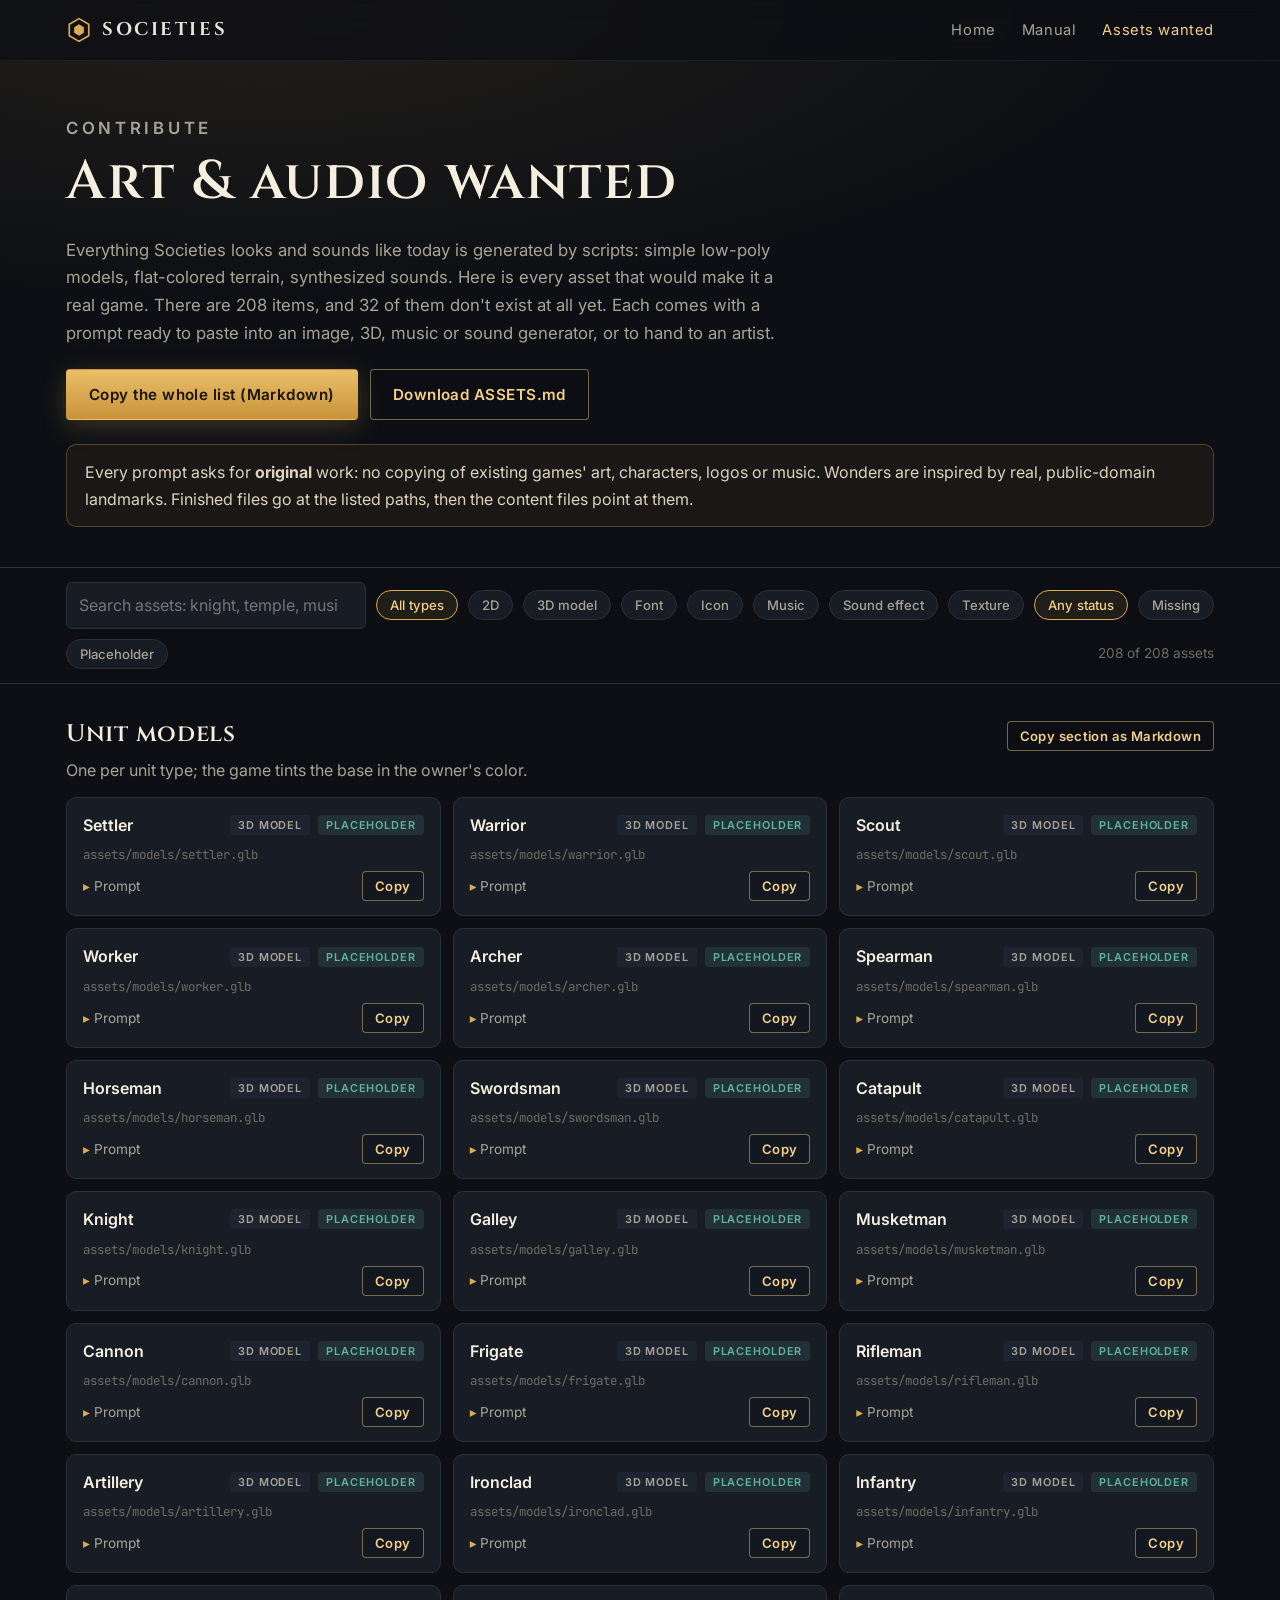
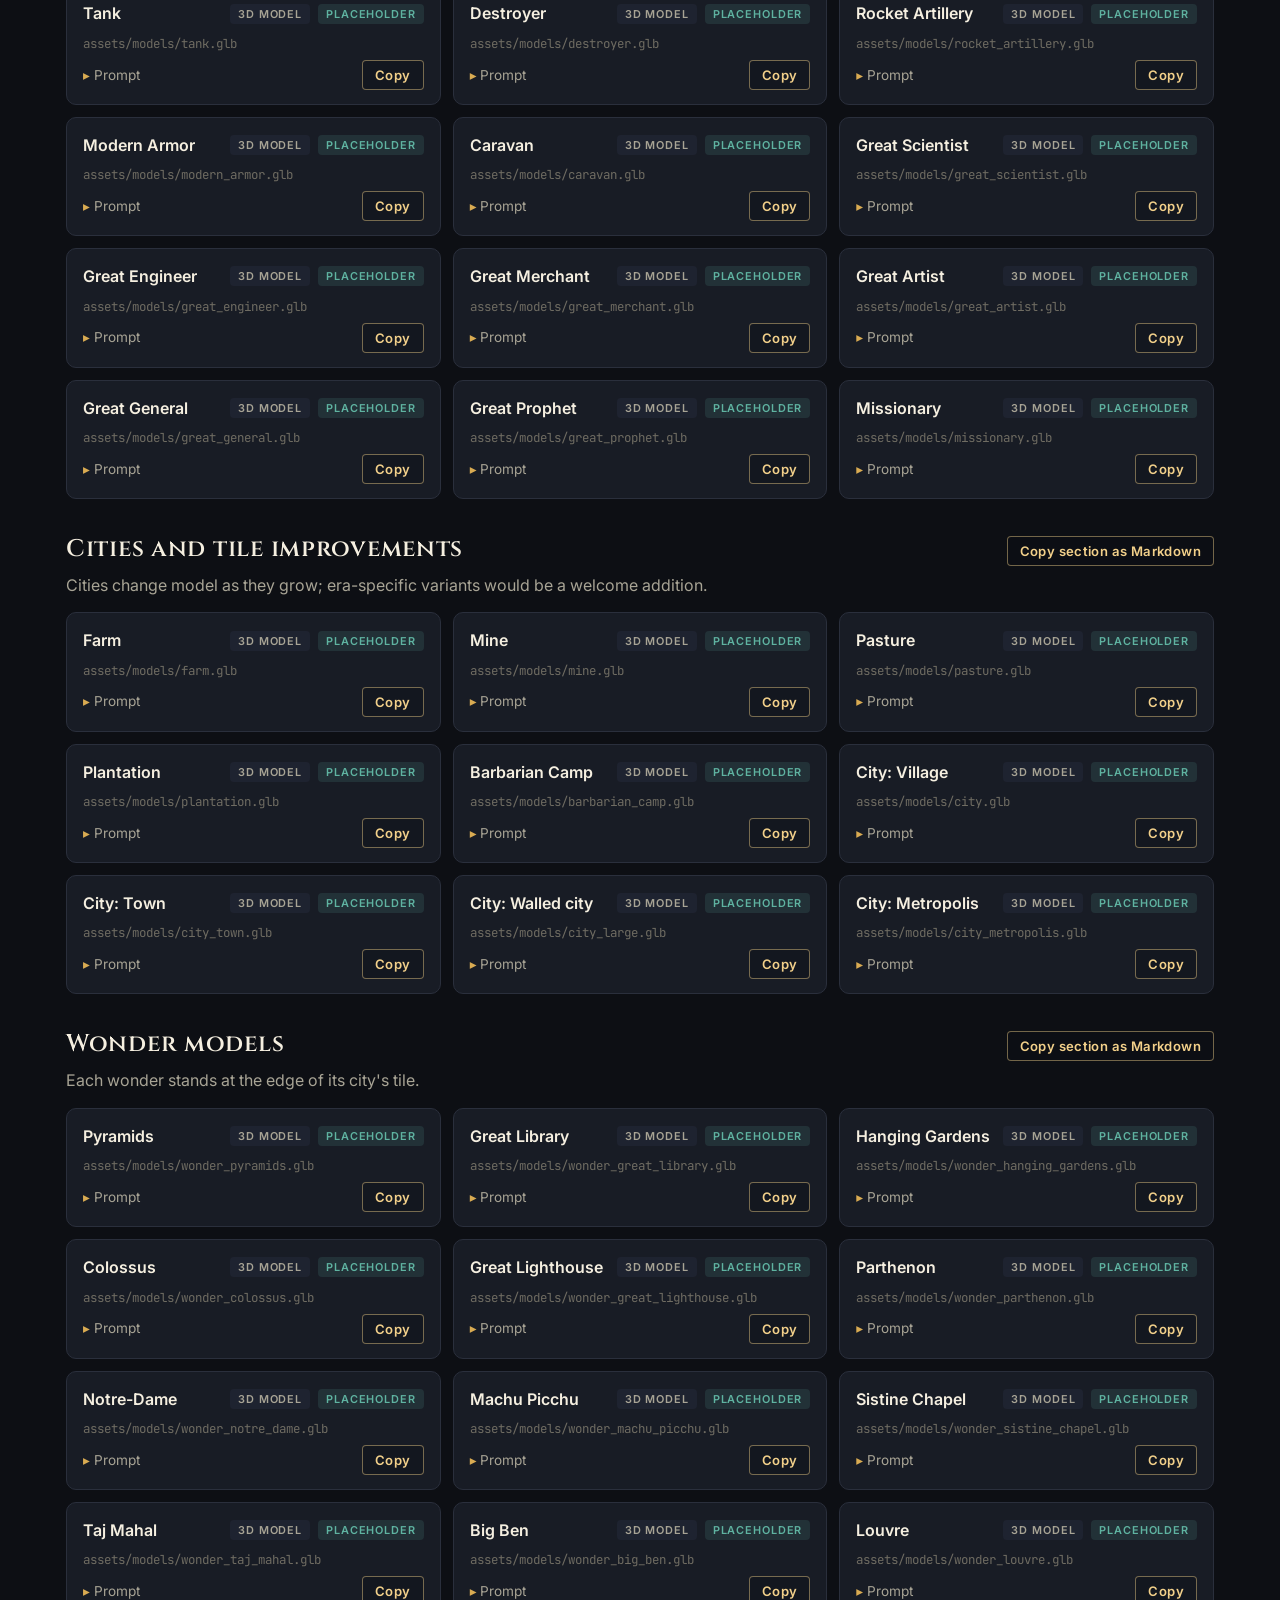
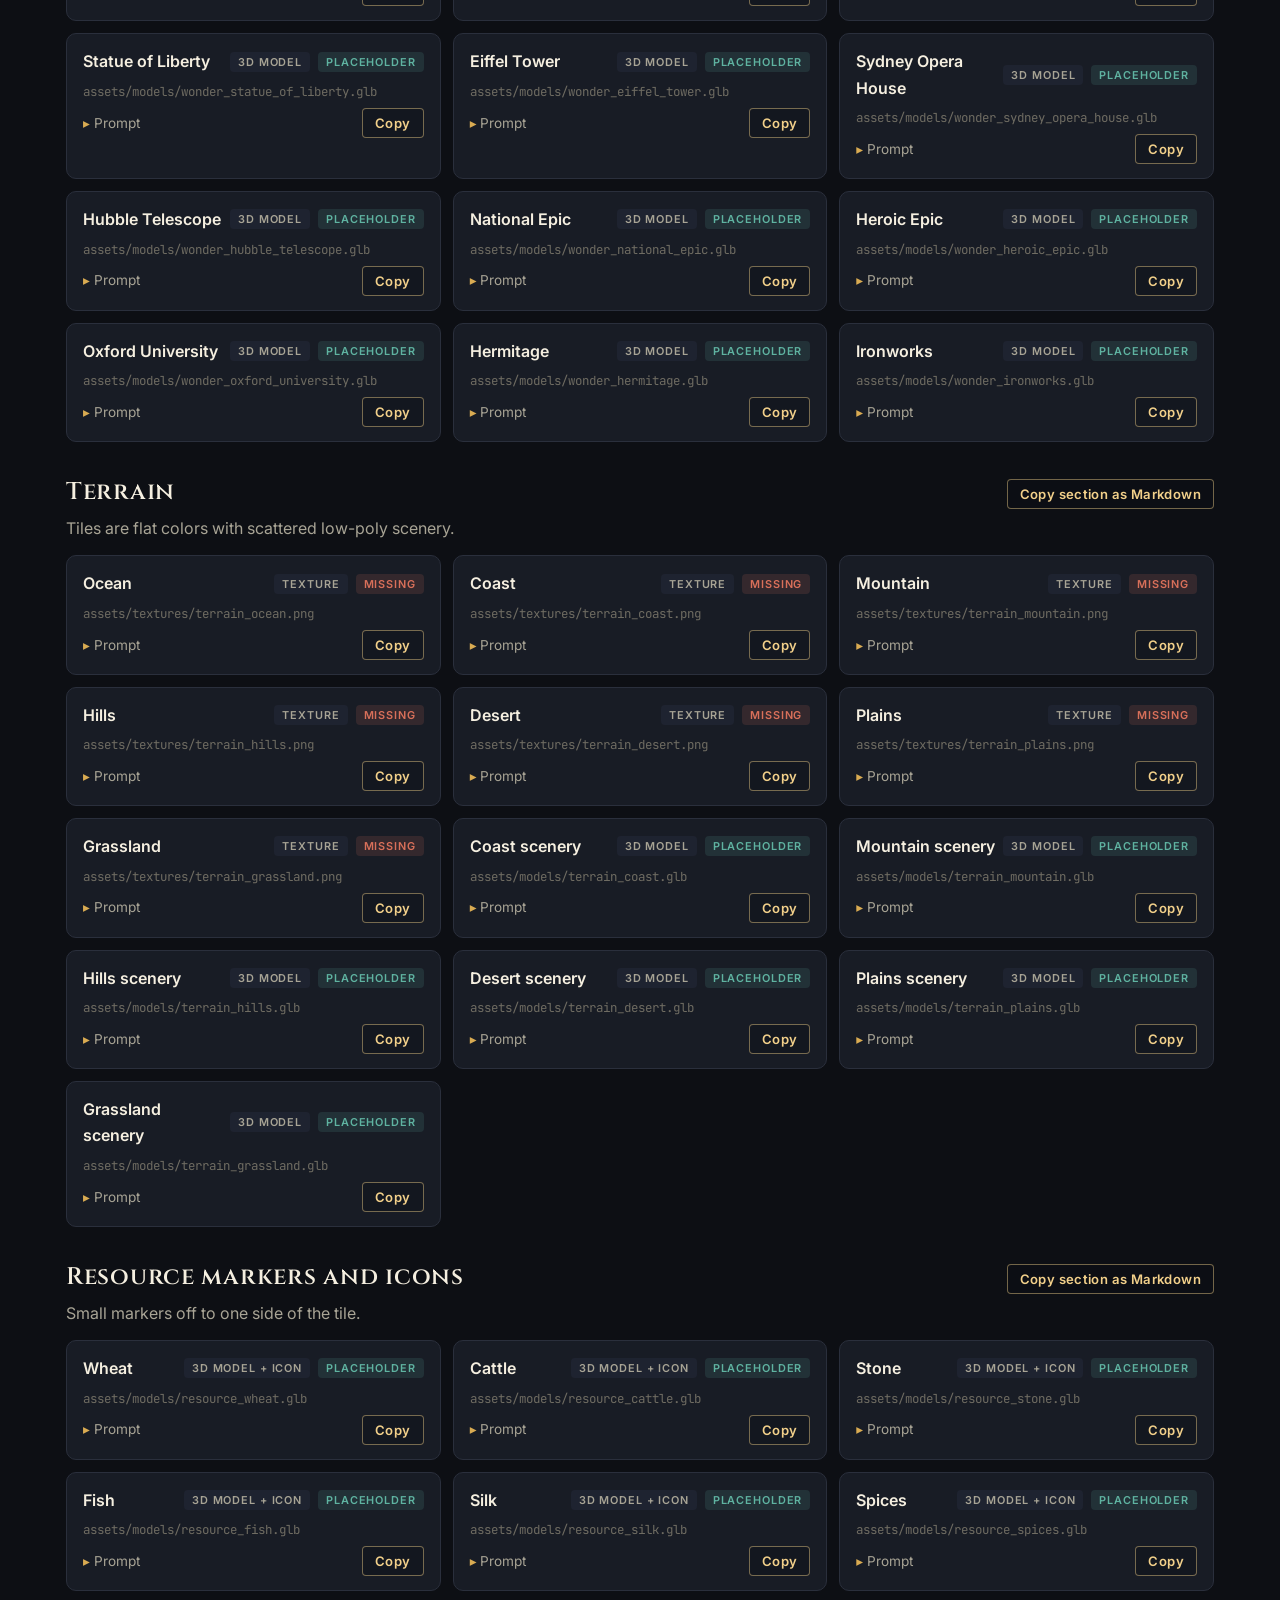
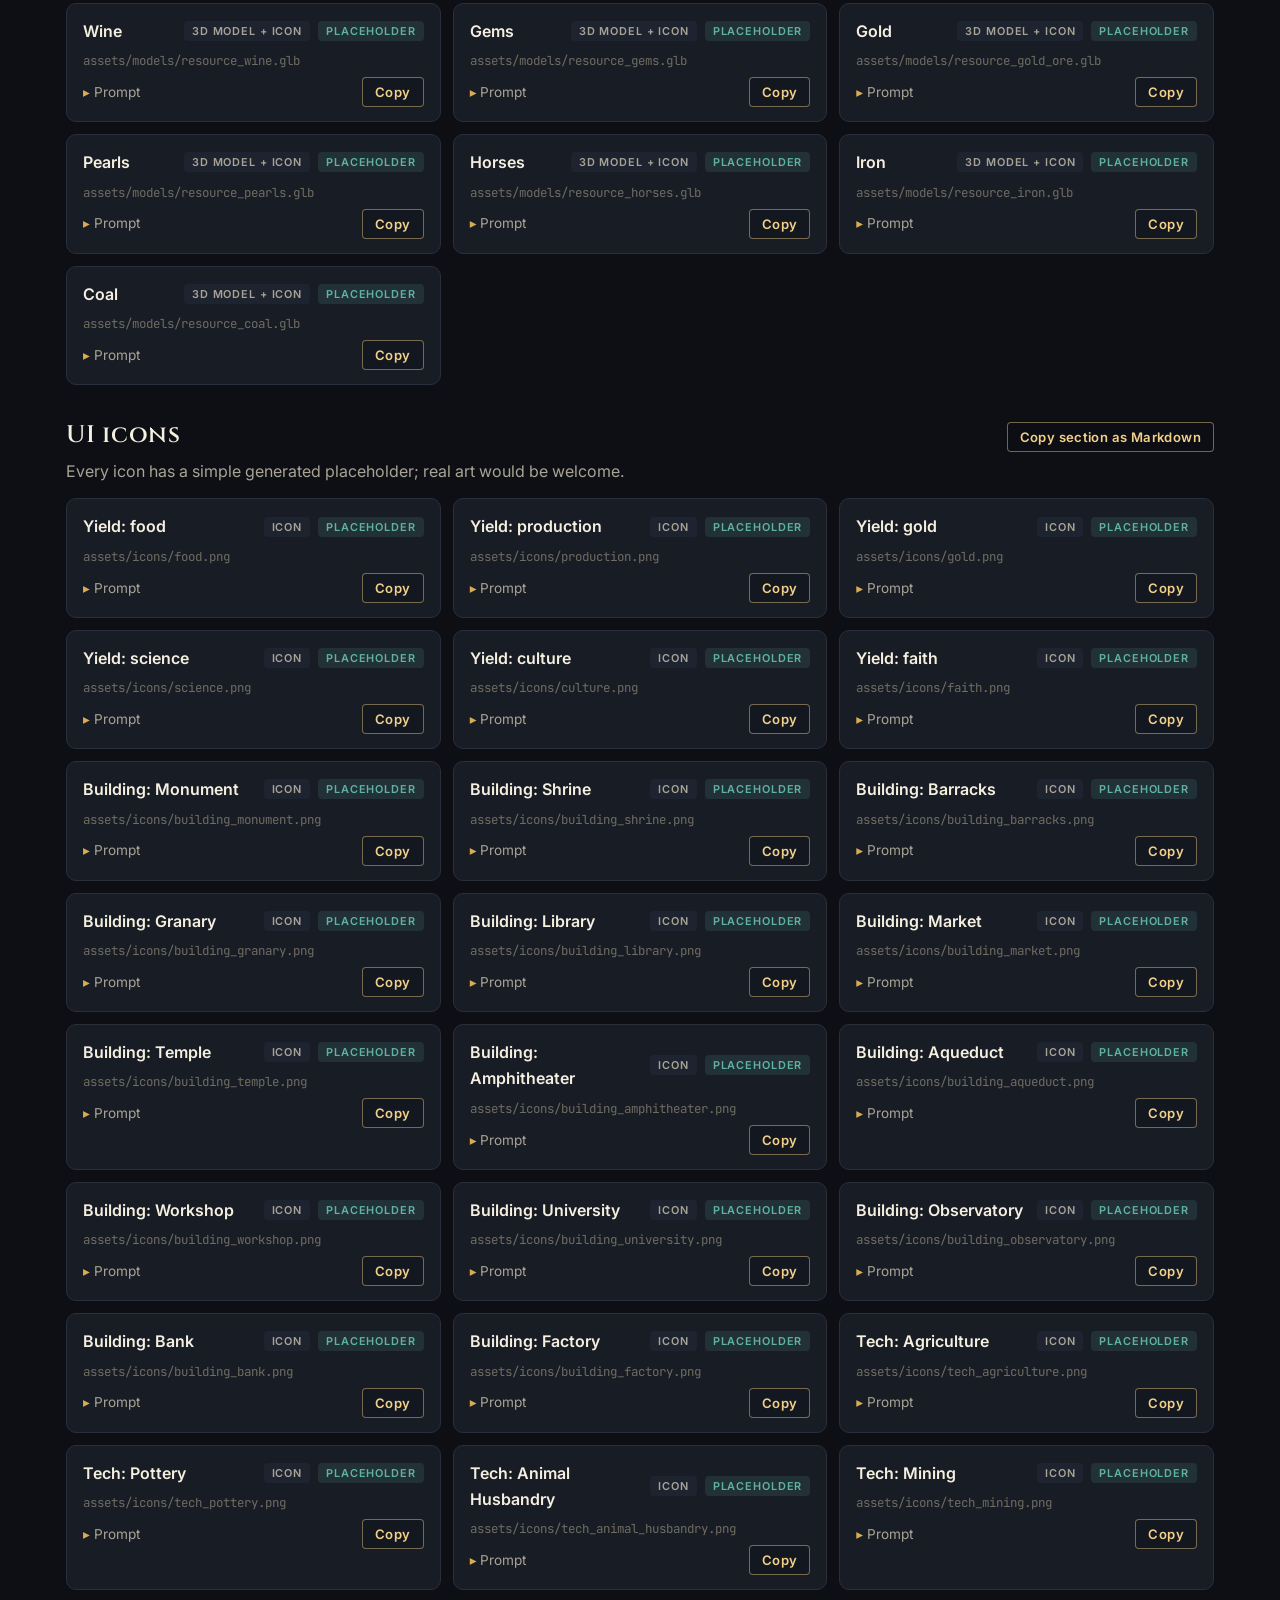
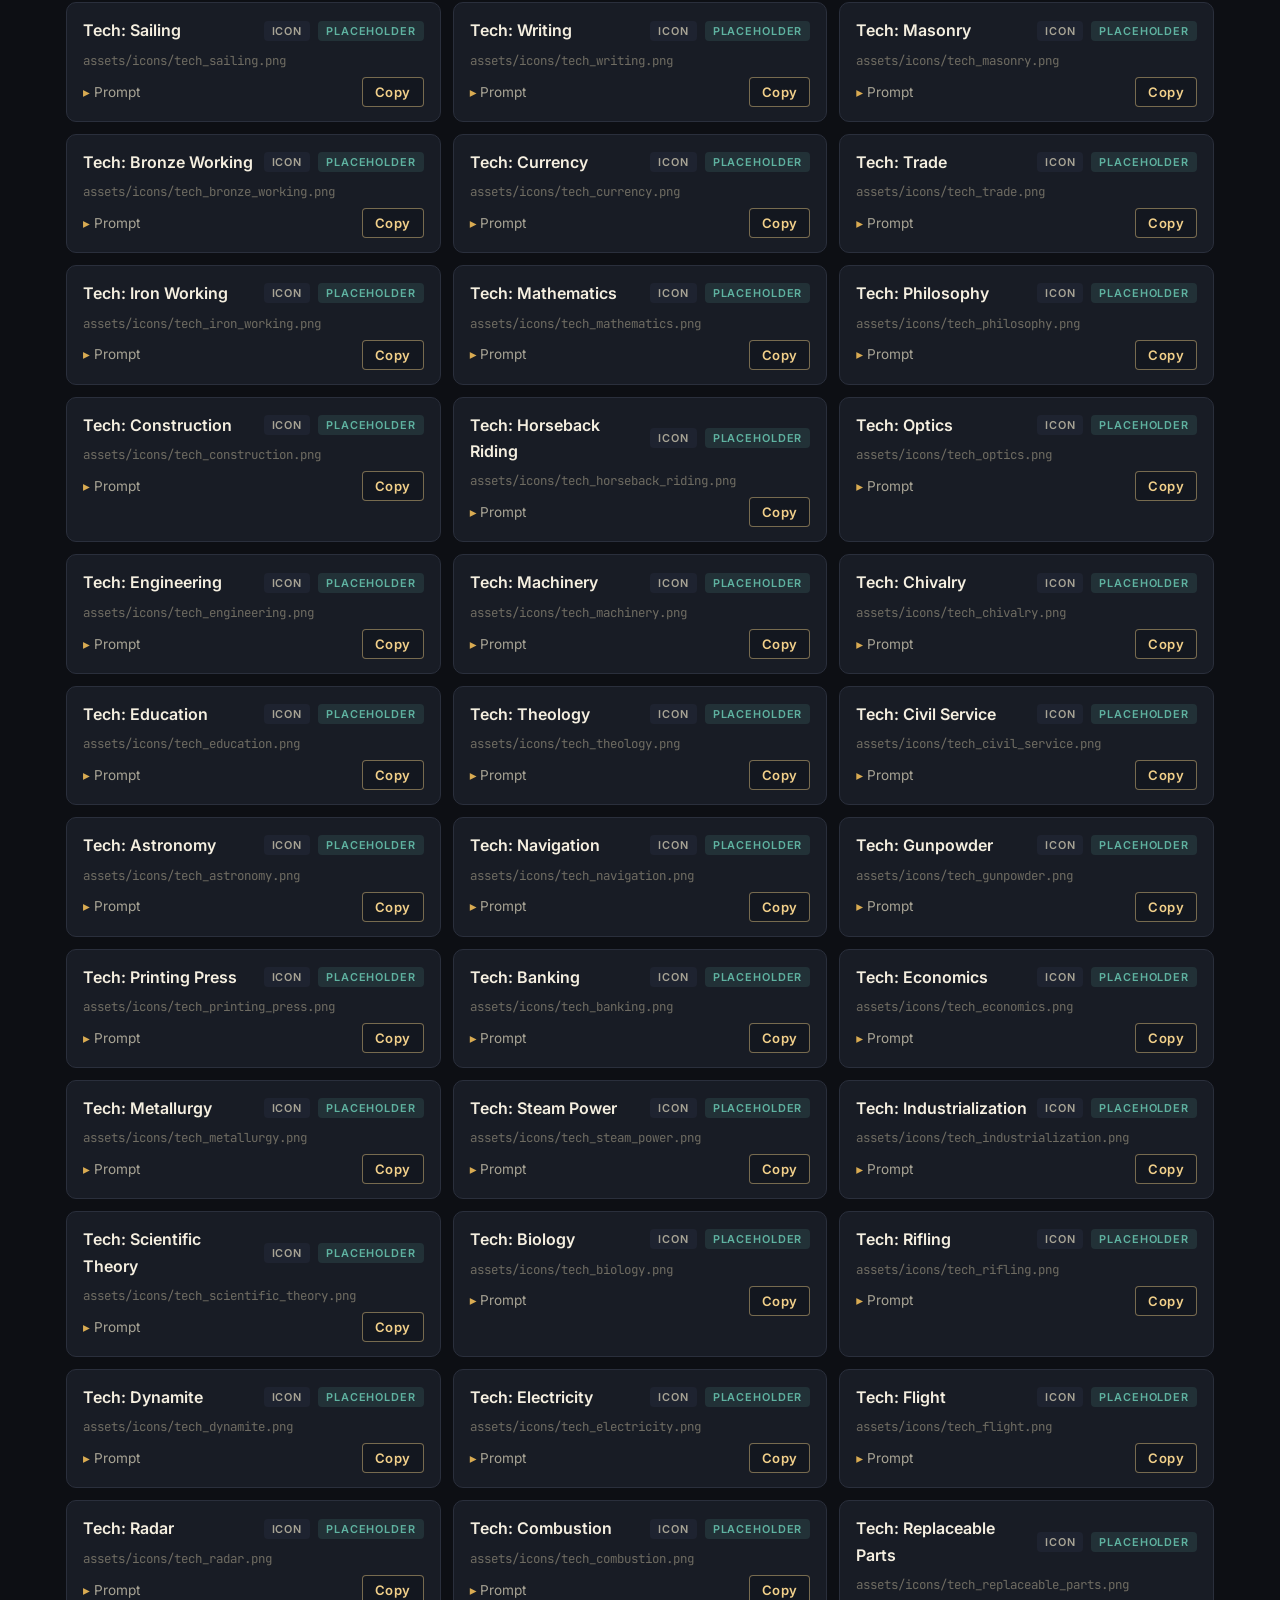
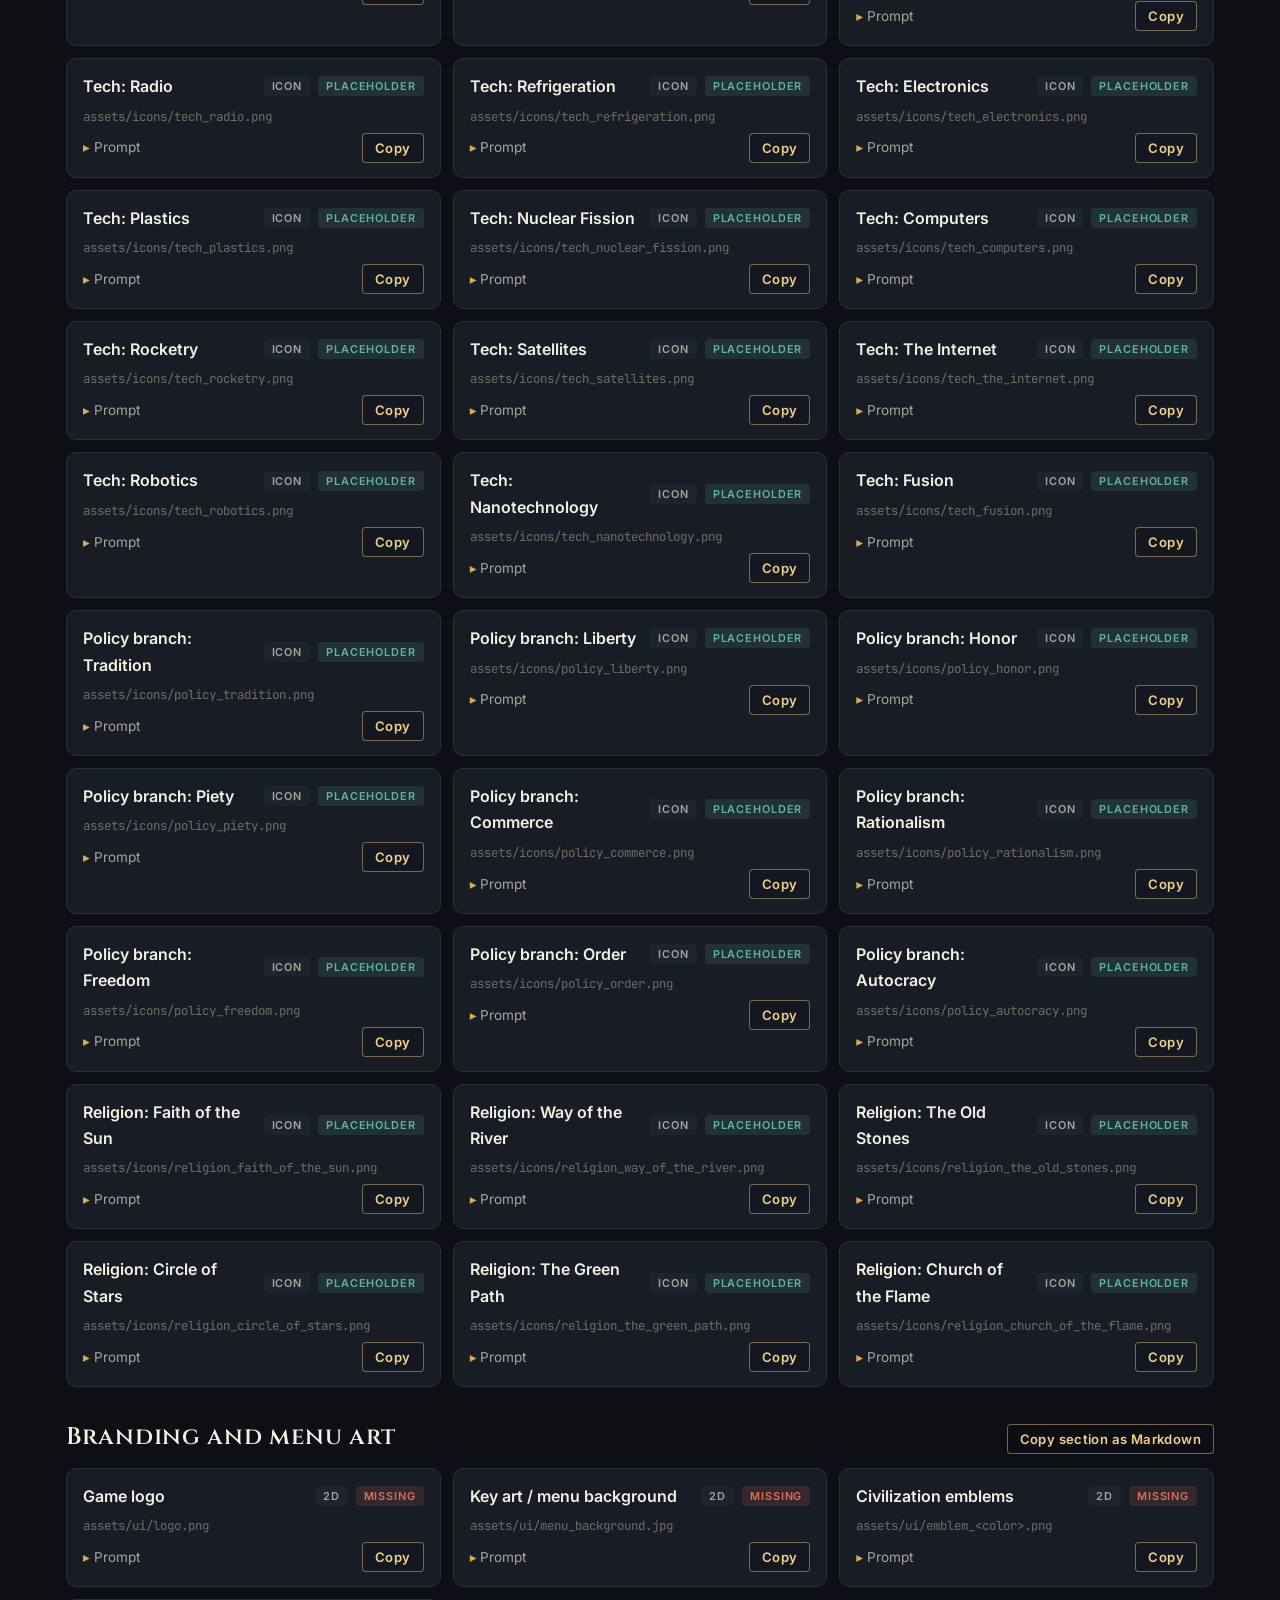
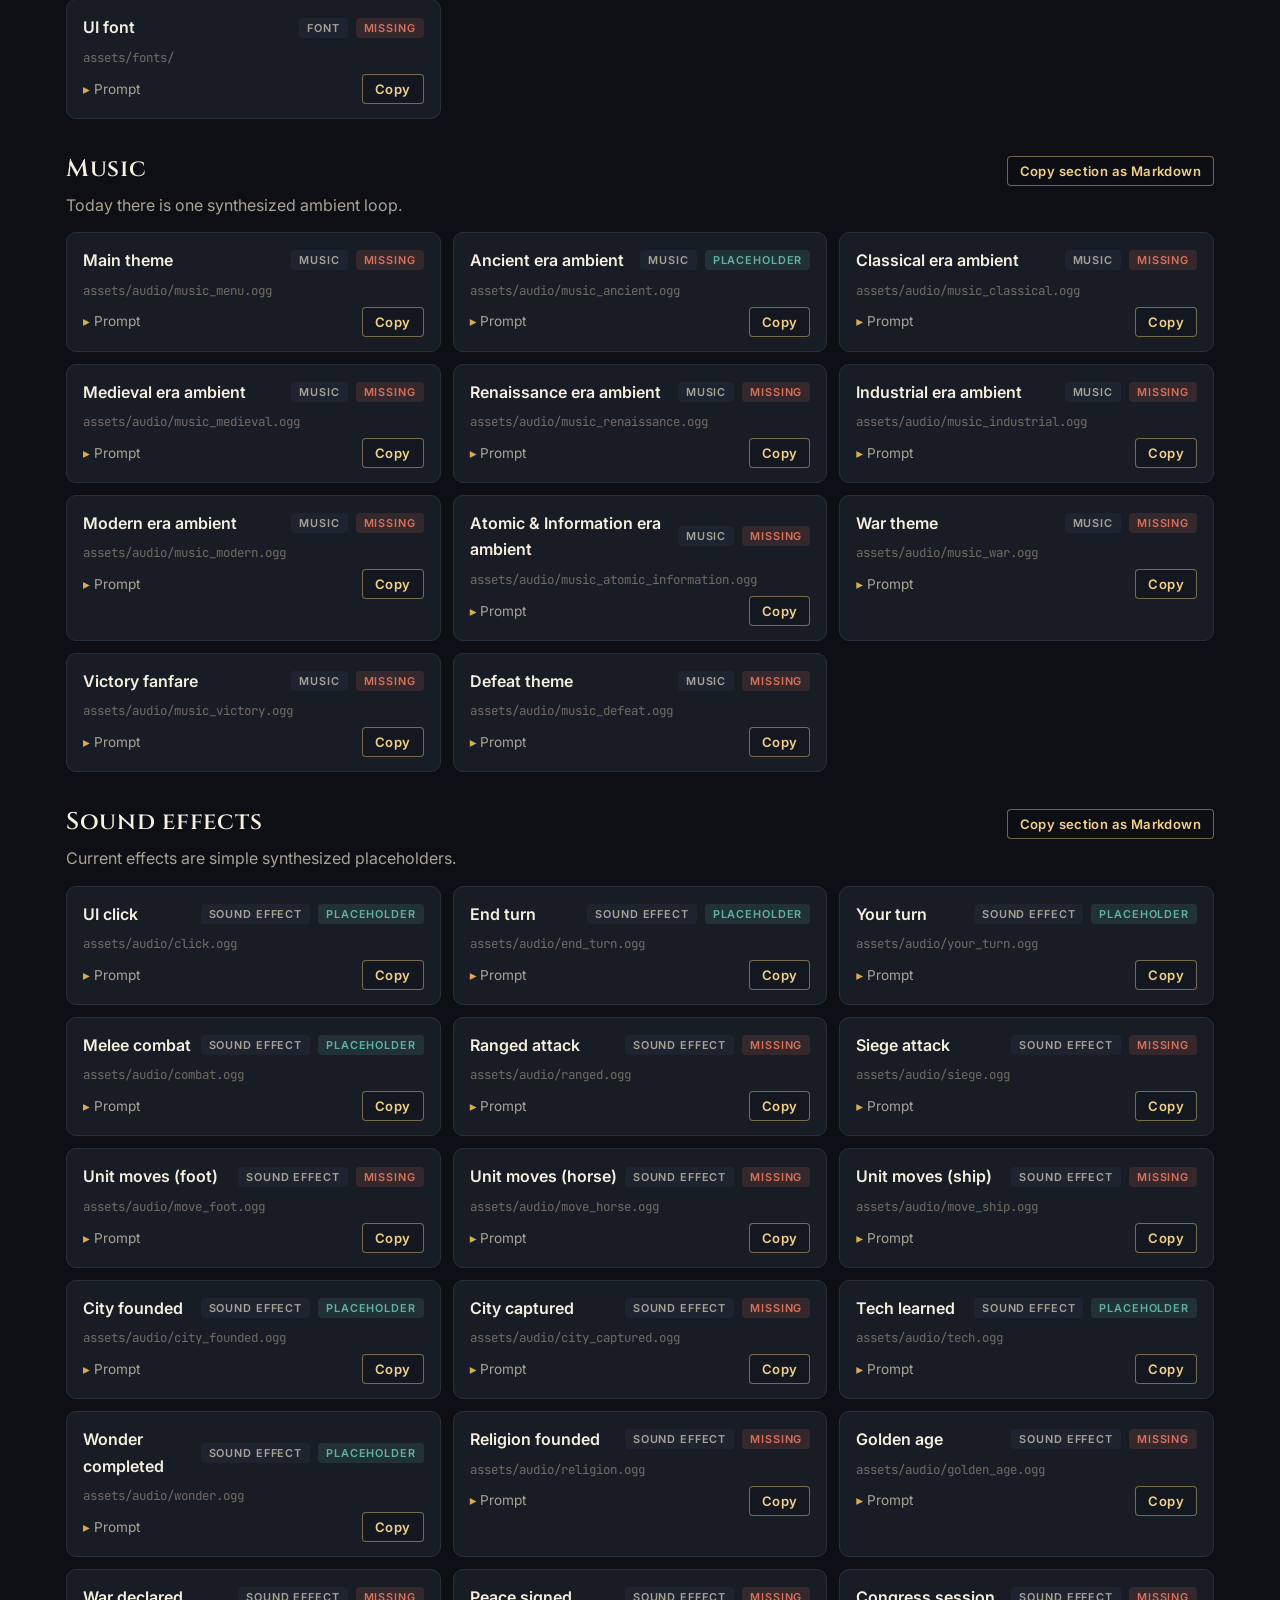
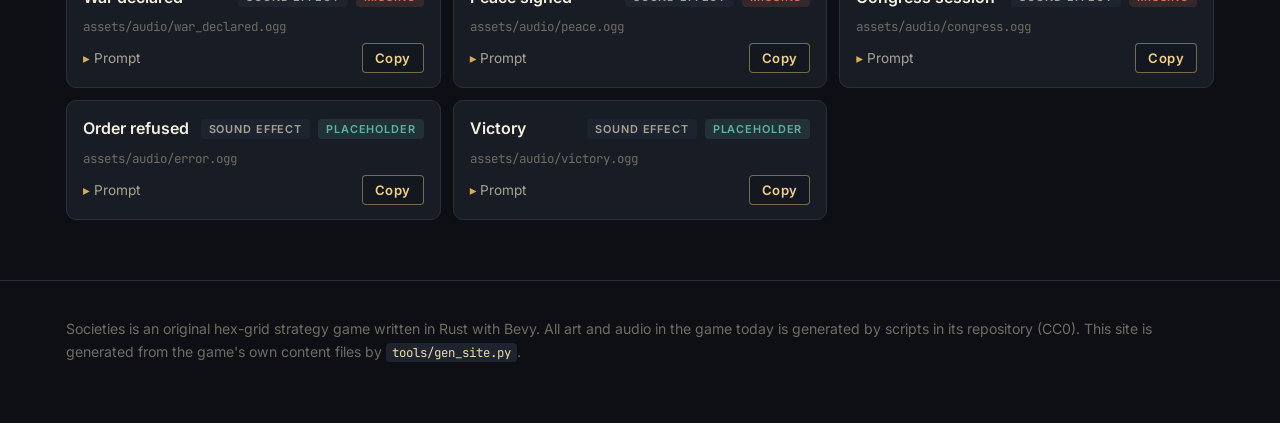
==== commit f888f008: "Assets: religion icons Co-Authored-By: Claude Opus 5.5 (1M context) <noreply@anthropic.com>" ====
--- a/assets.html
+++ b/assets.html
@@ -17,7 +17,7 @@
 <header class="page-head"><div class="wrap"><p class="eyebrow">Contribute</p><h1>Art &amp; audio wanted</h1>
 <p>Everything Societies looks and sounds like today is generated by scripts: simple low-poly models, flat-colored
 terrain, synthesized sounds. Here is every asset that would make it a real game. There are 208 items, and
-38 of them don't exist at all yet. Each comes with a prompt ready to paste into an image, 3D, music or sound
+32 of them don't exist at all yet. Each comes with a prompt ready to paste into an image, 3D, music or sound
 generator, or to hand to an artist.</p>
 <div class="cta" style="margin-top:22px"><button class="btn primary" data-copy="md_all">Copy the whole list (Markdown)</button>
 <a class="btn ghost" href="ASSETS.md">Download ASSETS.md</a></div>
@@ -1684,7 +1684,7 @@
 <button class="btn ghost small" style="margin-left:auto" data-copy="p_res_coal">Copy</button></div>
 </div></div></div><div class="group" id="icons"><div class="group-head"><h2>UI icons</h2>
 <button class="btn ghost small" data-copy="md_icons">Copy section as Markdown</button></div>
-<p>Yields, buildings, policy branches and techs have simple generated icons; religions still need them.</p>
+<p>Every icon has a simple generated placeholder; real art would be welcome.</p>
 <textarea id="md_icons" readonly hidden># Societies — UI icons
 
 ### Yield: food (Icon) — `assets/icons/food.png`
@@ -2440,33 +2440,33 @@
 <div class="path">assets/icons/policy_autocracy.png</div>
 <div class="row"><details><summary>Prompt</summary><div class="prompt" id="p_icon_policy_autocracy">Create an emblem icon for the &quot;Autocracy&quot; social policy branch in a strategy game. Flat vector-style icon, 256×256 PNG with transparent background, bold silhouette with a subtle two-tone shading, readable at 32 px, consistent line weight across the set, original design, no text. Save as icons/policy_autocracy.png.</div></details>
 <button class="btn ghost small" style="margin-left:auto" data-copy="p_icon_policy_autocracy">Copy</button></div>
-</div><div class="asset" data-kind="icon" data-status="todo">
-<div class="row"><span class="name">Religion: Faith of the Sun</span><span class="tag">Icon</span><span class="tag todo">missing</span></div>
+</div><div class="asset" data-kind="icon" data-status="placeholder">
+<div class="row"><span class="name">Religion: Faith of the Sun</span><span class="tag">Icon</span><span class="tag placeholder">placeholder</span></div>
 <div class="path">assets/icons/religion_faith_of_the_sun.png</div>
 <div class="row"><details><summary>Prompt</summary><div class="prompt" id="p_icon_religion_faith_of_the_sun">Create a symbol for an invented religion called &quot;Faith of the Sun&quot; for a strategy game (not resembling any real-world religious symbol). Flat vector-style icon, 256×256 PNG with transparent background, bold silhouette with a subtle two-tone shading, readable at 32 px, consistent line weight across the set, original design, no text. Save as icons/religion_faith_of_the_sun.png.</div></details>
 <button class="btn ghost small" style="margin-left:auto" data-copy="p_icon_religion_faith_of_the_sun">Copy</button></div>
-</div><div class="asset" data-kind="icon" data-status="todo">
-<div class="row"><span class="name">Religion: Way of the River</span><span class="tag">Icon</span><span class="tag todo">missing</span></div>
+</div><div class="asset" data-kind="icon" data-status="placeholder">
+<div class="row"><span class="name">Religion: Way of the River</span><span class="tag">Icon</span><span class="tag placeholder">placeholder</span></div>
 <div class="path">assets/icons/religion_way_of_the_river.png</div>
 <div class="row"><details><summary>Prompt</summary><div class="prompt" id="p_icon_religion_way_of_the_river">Create a symbol for an invented religion called &quot;Way of the River&quot; for a strategy game (not resembling any real-world religious symbol). Flat vector-style icon, 256×256 PNG with transparent background, bold silhouette with a subtle two-tone shading, readable at 32 px, consistent line weight across the set, original design, no text. Save as icons/religion_way_of_the_river.png.</div></details>
 <button class="btn ghost small" style="margin-left:auto" data-copy="p_icon_religion_way_of_the_river">Copy</button></div>
-</div><div class="asset" data-kind="icon" data-status="todo">
-<div class="row"><span class="name">Religion: The Old Stones</span><span class="tag">Icon</span><span class="tag todo">missing</span></div>
+</div><div class="asset" data-kind="icon" data-status="placeholder">
+<div class="row"><span class="name">Religion: The Old Stones</span><span class="tag">Icon</span><span class="tag placeholder">placeholder</span></div>
 <div class="path">assets/icons/religion_the_old_stones.png</div>
 <div class="row"><details><summary>Prompt</summary><div class="prompt" id="p_icon_religion_the_old_stones">Create a symbol for an invented religion called &quot;The Old Stones&quot; for a strategy game (not resembling any real-world religious symbol). Flat vector-style icon, 256×256 PNG with transparent background, bold silhouette with a subtle two-tone shading, readable at 32 px, consistent line weight across the set, original design, no text. Save as icons/religion_the_old_stones.png.</div></details>
 <button class="btn ghost small" style="margin-left:auto" data-copy="p_icon_religion_the_old_stones">Copy</button></div>
-</div><div class="asset" data-kind="icon" data-status="todo">
-<div class="row"><span class="name">Religion: Circle of Stars</span><span class="tag">Icon</span><span class="tag todo">missing</span></div>
+</div><div class="asset" data-kind="icon" data-status="placeholder">
+<div class="row"><span class="name">Religion: Circle of Stars</span><span class="tag">Icon</span><span class="tag placeholder">placeholder</span></div>
 <div class="path">assets/icons/religion_circle_of_stars.png</div>
 <div class="row"><details><summary>Prompt</summary><div class="prompt" id="p_icon_religion_circle_of_stars">Create a symbol for an invented religion called &quot;Circle of Stars&quot; for a strategy game (not resembling any real-world religious symbol). Flat vector-style icon, 256×256 PNG with transparent background, bold silhouette with a subtle two-tone shading, readable at 32 px, consistent line weight across the set, original design, no text. Save as icons/religion_circle_of_stars.png.</div></details>
 <button class="btn ghost small" style="margin-left:auto" data-copy="p_icon_religion_circle_of_stars">Copy</button></div>
-</div><div class="asset" data-kind="icon" data-status="todo">
-<div class="row"><span class="name">Religion: The Green Path</span><span class="tag">Icon</span><span class="tag todo">missing</span></div>
+</div><div class="asset" data-kind="icon" data-status="placeholder">
+<div class="row"><span class="name">Religion: The Green Path</span><span class="tag">Icon</span><span class="tag placeholder">placeholder</span></div>
 <div class="path">assets/icons/religion_the_green_path.png</div>
 <div class="row"><details><summary>Prompt</summary><div class="prompt" id="p_icon_religion_the_green_path">Create a symbol for an invented religion called &quot;The Green Path&quot; for a strategy game (not resembling any real-world religious symbol). Flat vector-style icon, 256×256 PNG with transparent background, bold silhouette with a subtle two-tone shading, readable at 32 px, consistent line weight across the set, original design, no text. Save as icons/religion_the_green_path.png.</div></details>
 <button class="btn ghost small" style="margin-left:auto" data-copy="p_icon_religion_the_green_path">Copy</button></div>
-</div><div class="asset" data-kind="icon" data-status="todo">
-<div class="row"><span class="name">Religion: Church of the Flame</span><span class="tag">Icon</span><span class="tag todo">missing</span></div>
+</div><div class="asset" data-kind="icon" data-status="placeholder">
+<div class="row"><span class="name">Religion: Church of the Flame</span><span class="tag">Icon</span><span class="tag placeholder">placeholder</span></div>
 <div class="path">assets/icons/religion_church_of_the_flame.png</div>
 <div class="row"><details><summary>Prompt</summary><div class="prompt" id="p_icon_religion_church_of_the_flame">Create a symbol for an invented religion called &quot;Church of the Flame&quot; for a strategy game (not resembling any real-world religious symbol). Flat vector-style icon, 256×256 PNG with transparent background, bold silhouette with a subtle two-tone shading, readable at 32 px, consistent line weight across the set, original design, no text. Save as icons/religion_church_of_the_flame.png.</div></details>
 <button class="btn ghost small" style="margin-left:auto" data-copy="p_icon_religion_church_of_the_flame">Copy</button></div>
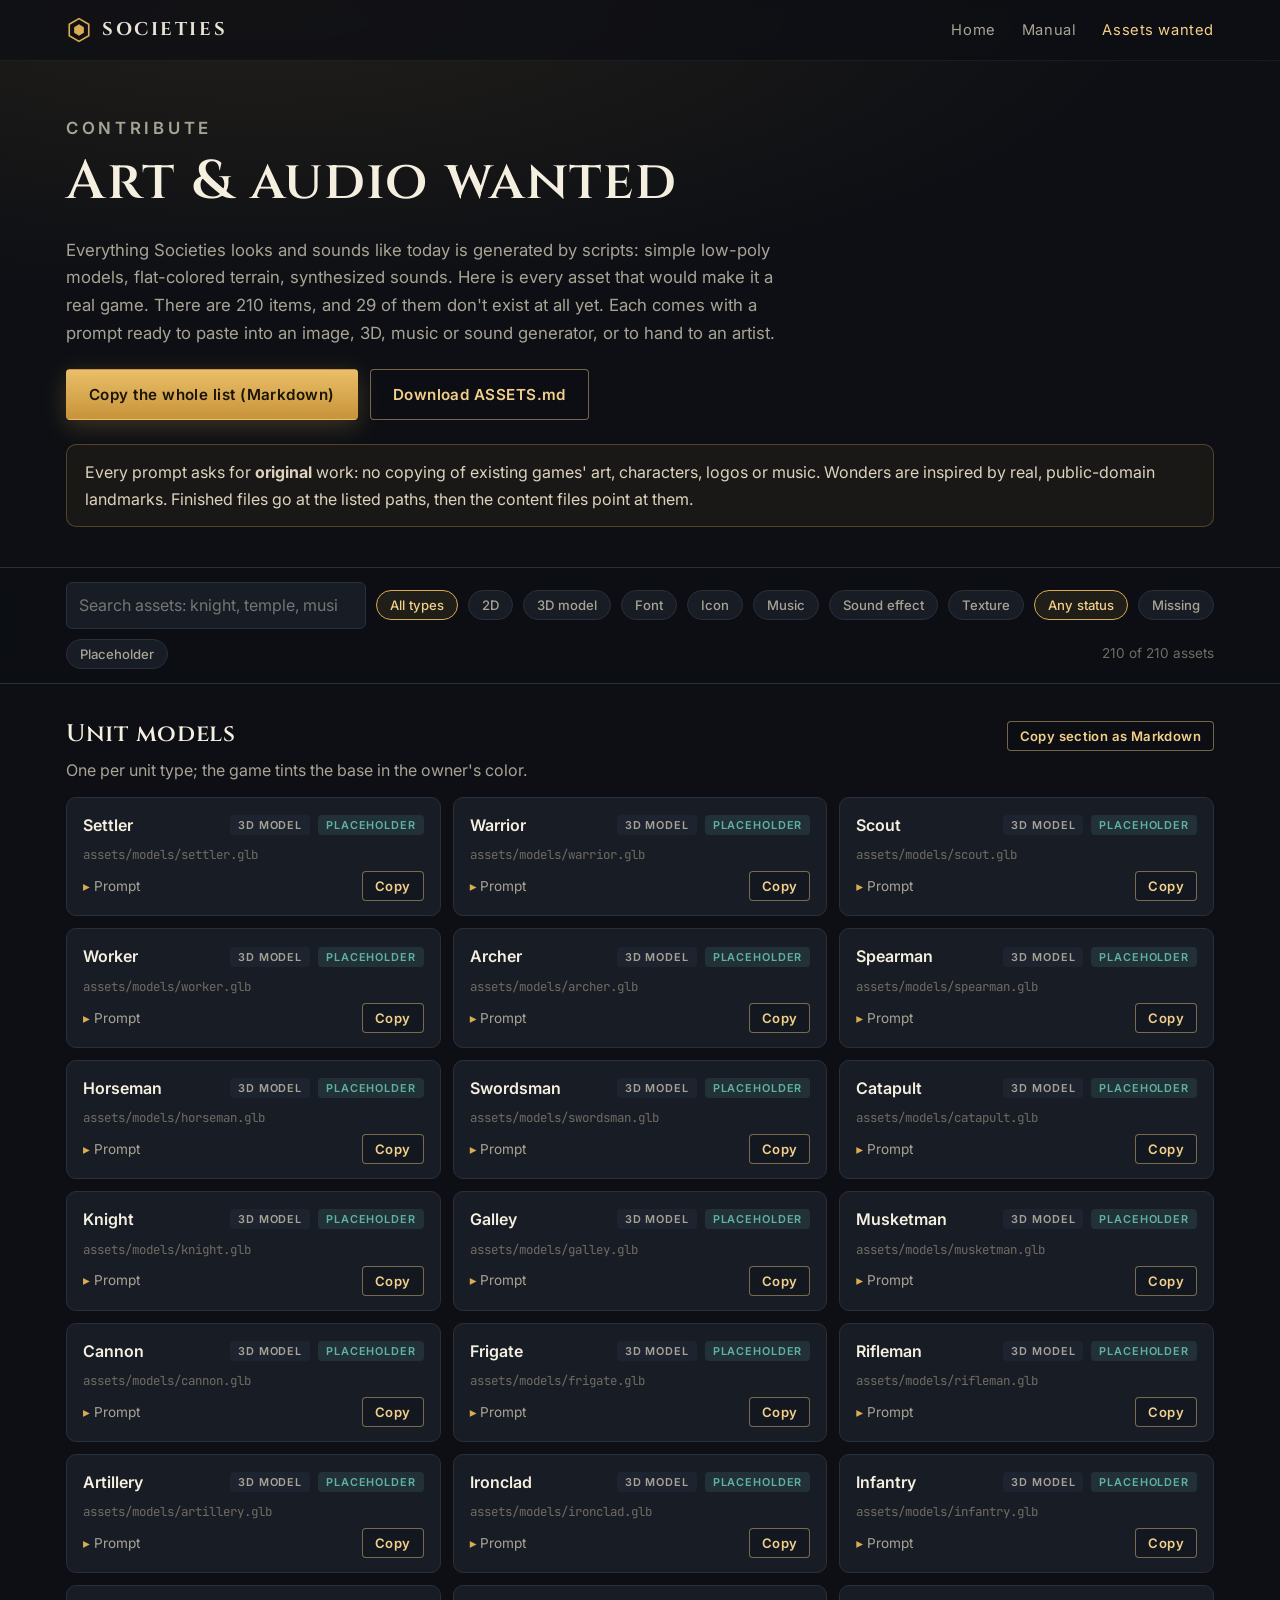
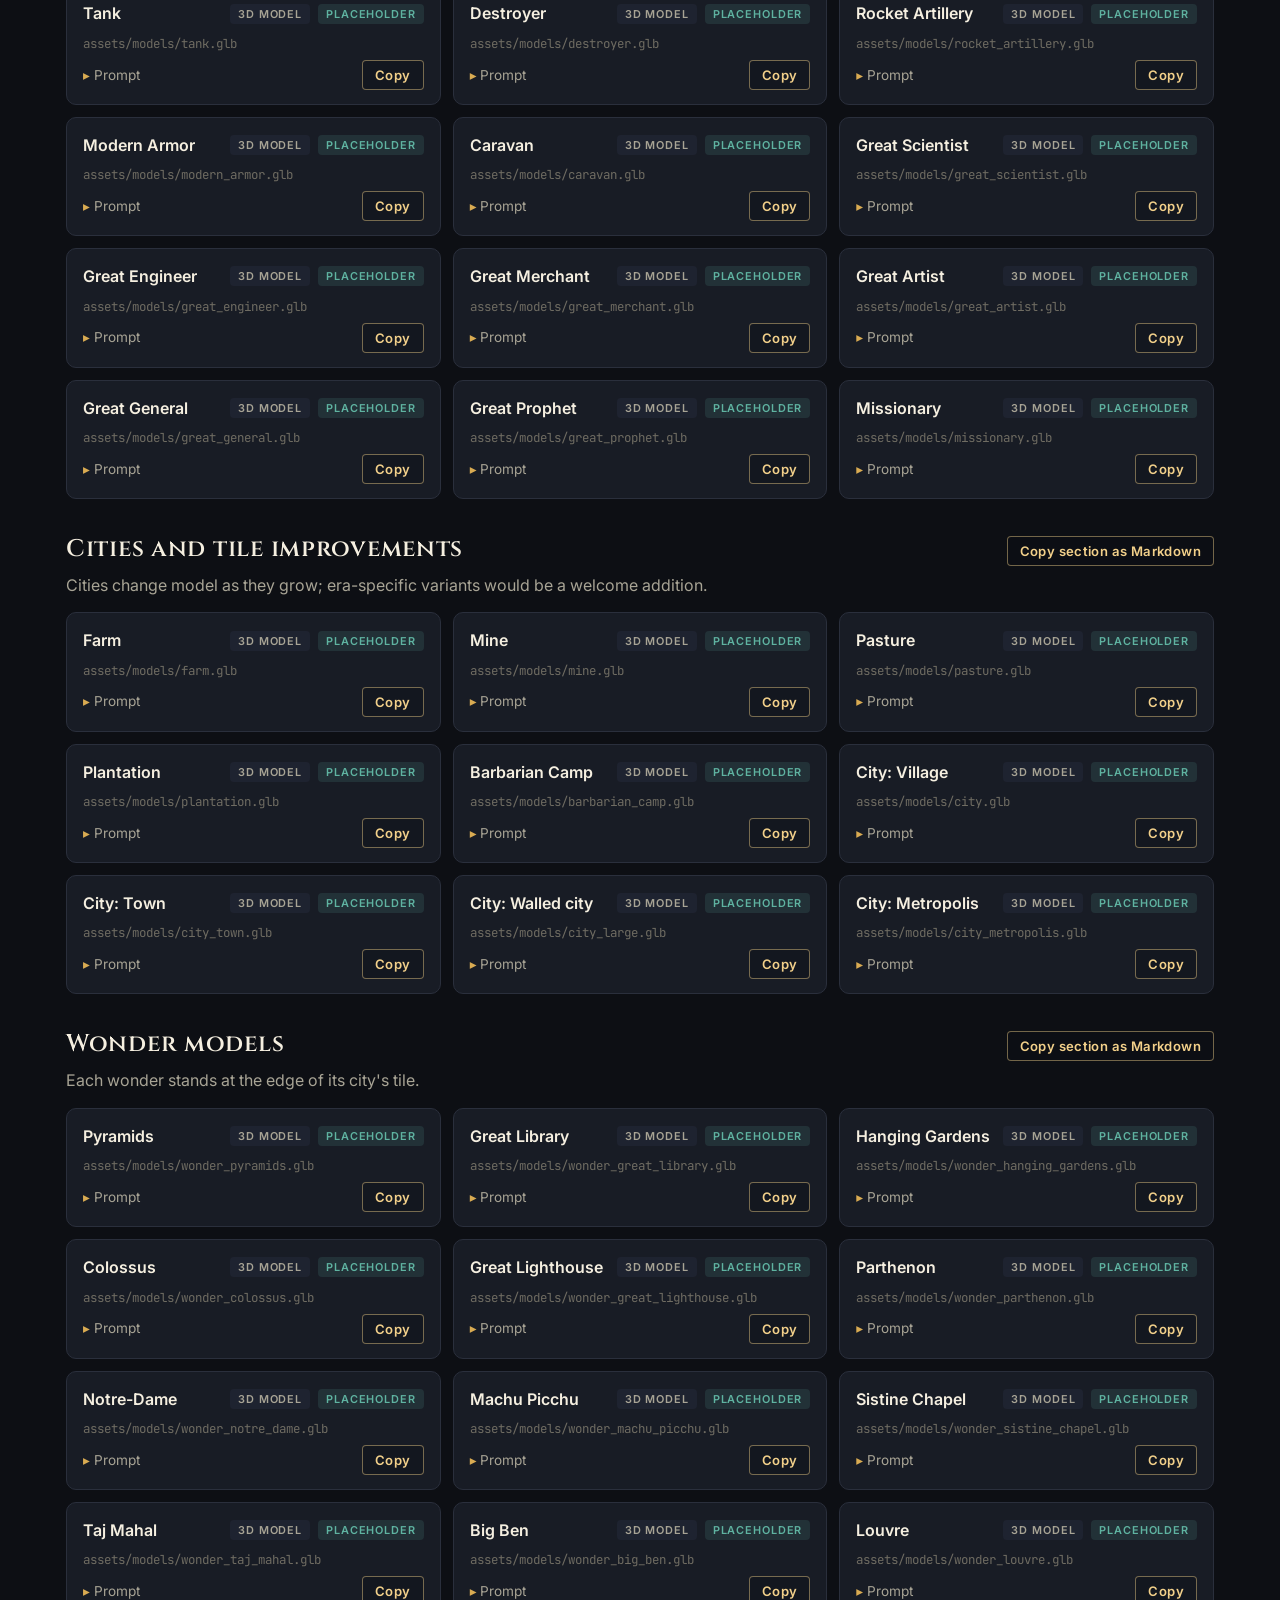
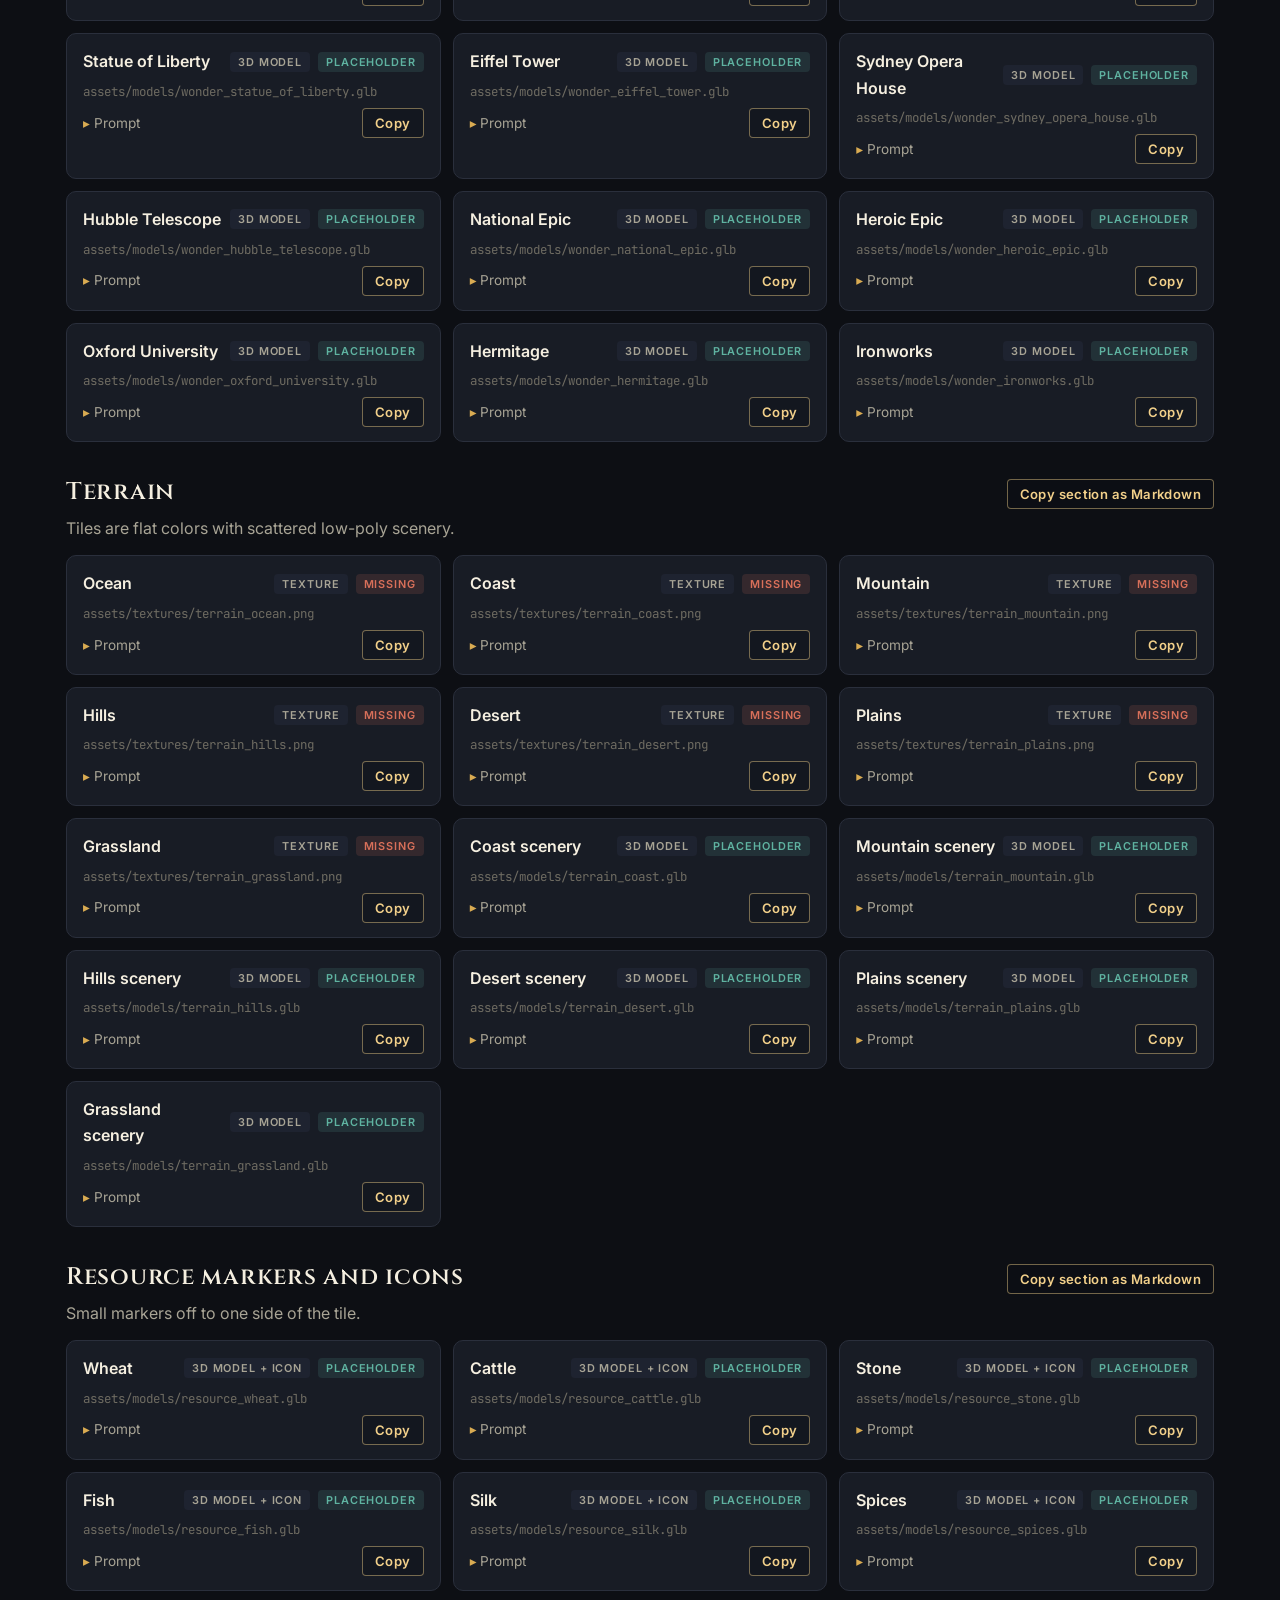
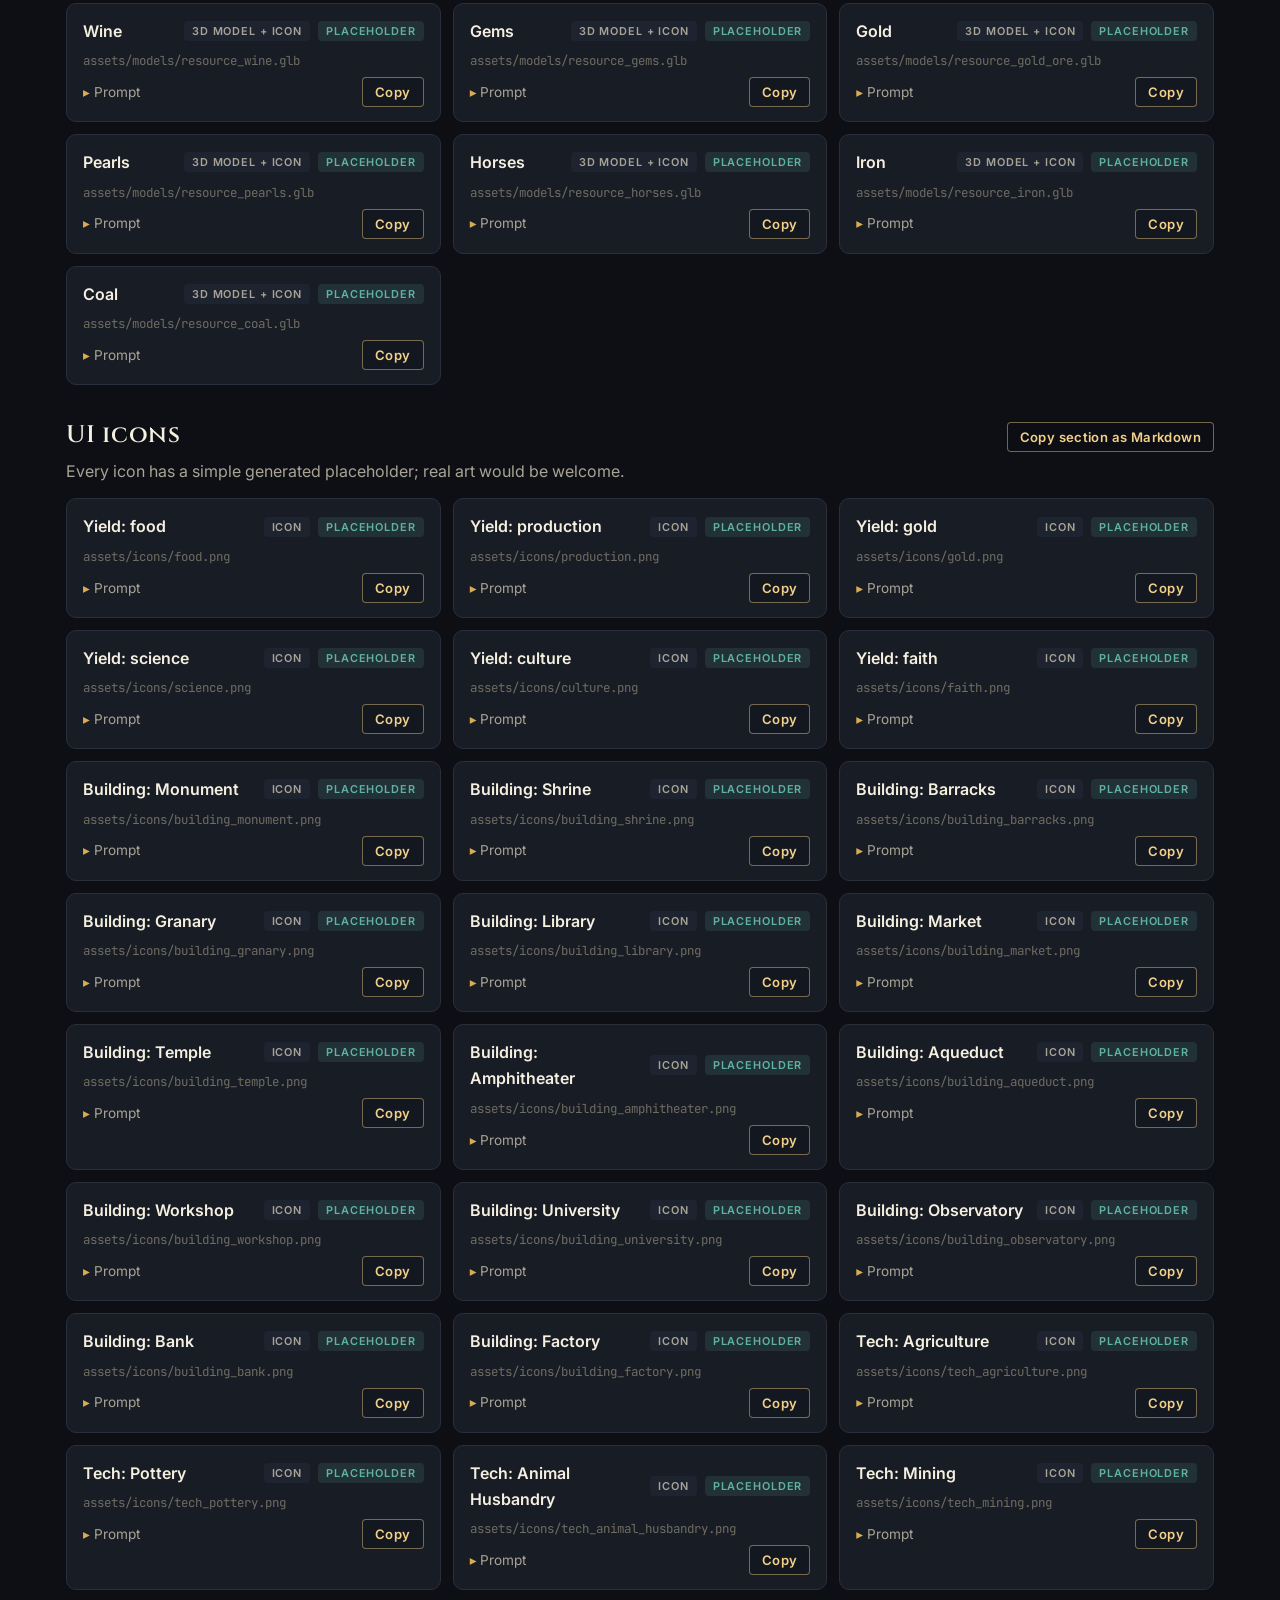
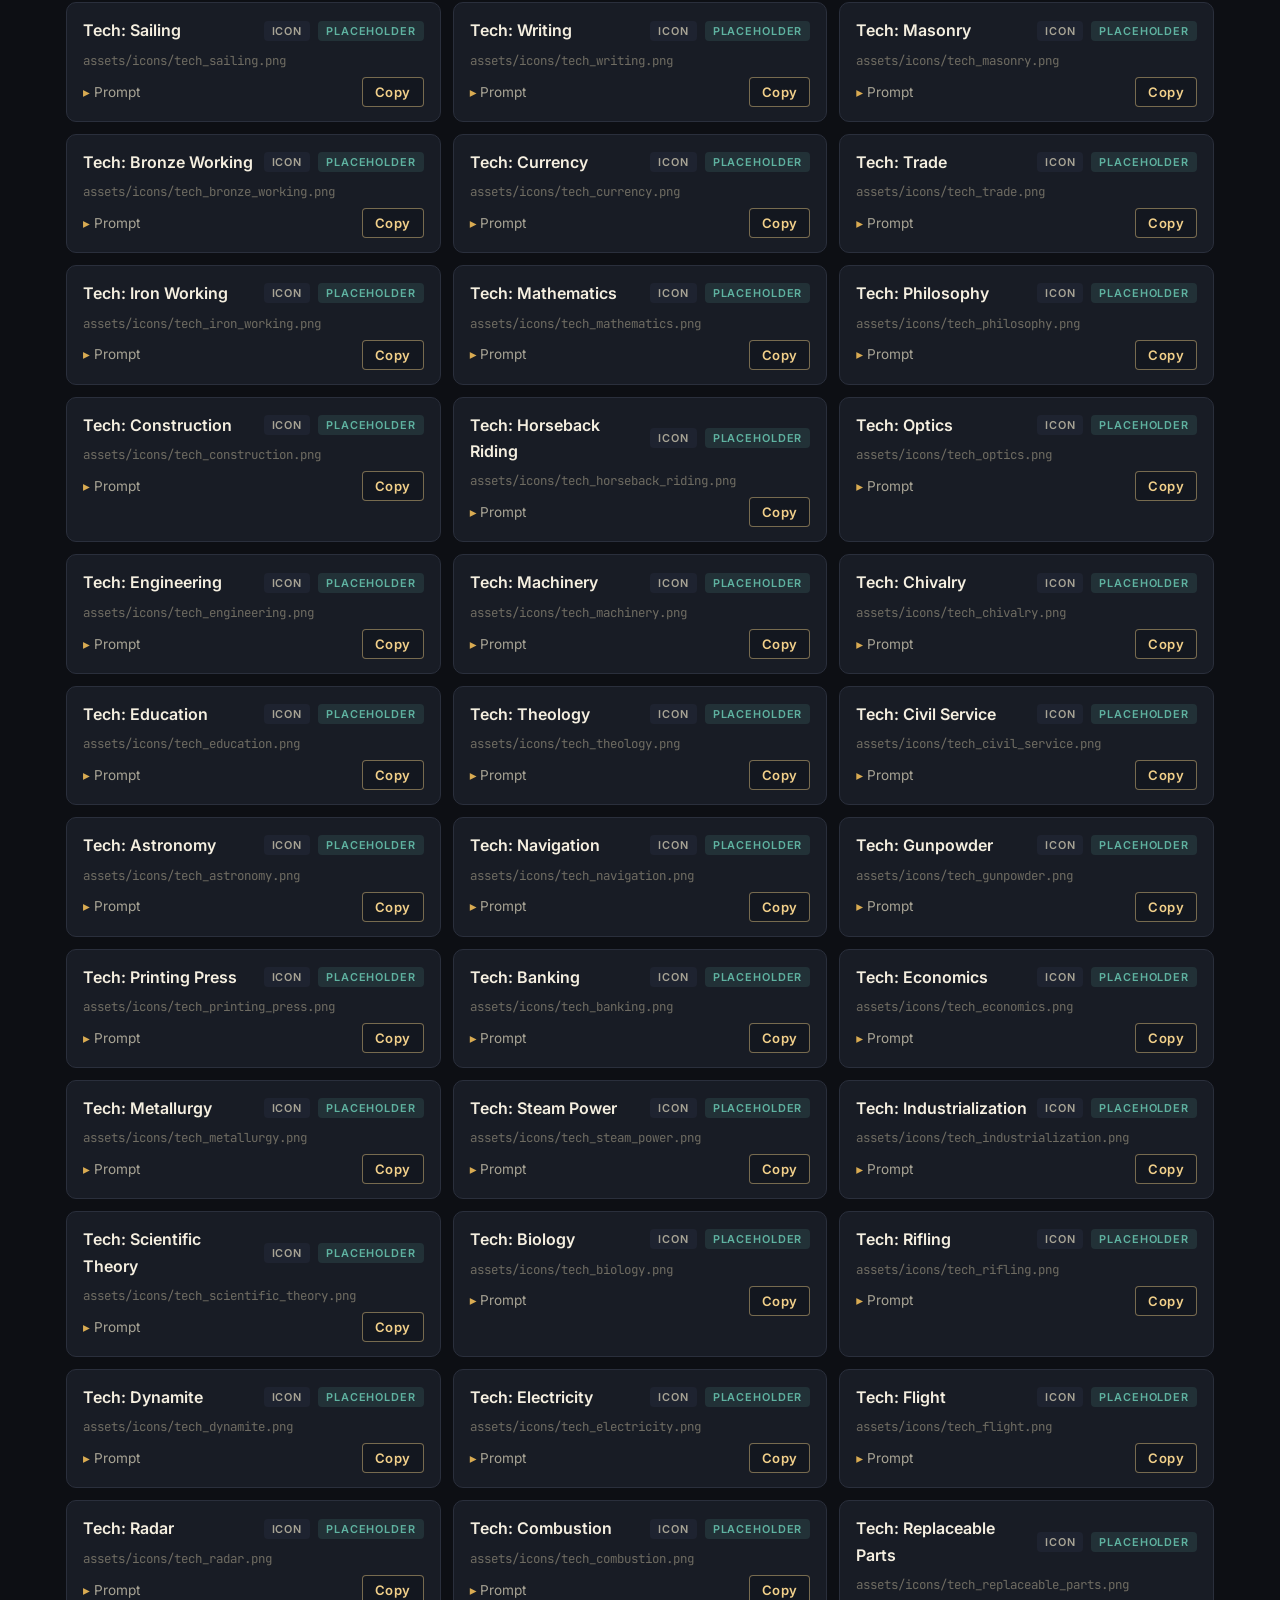
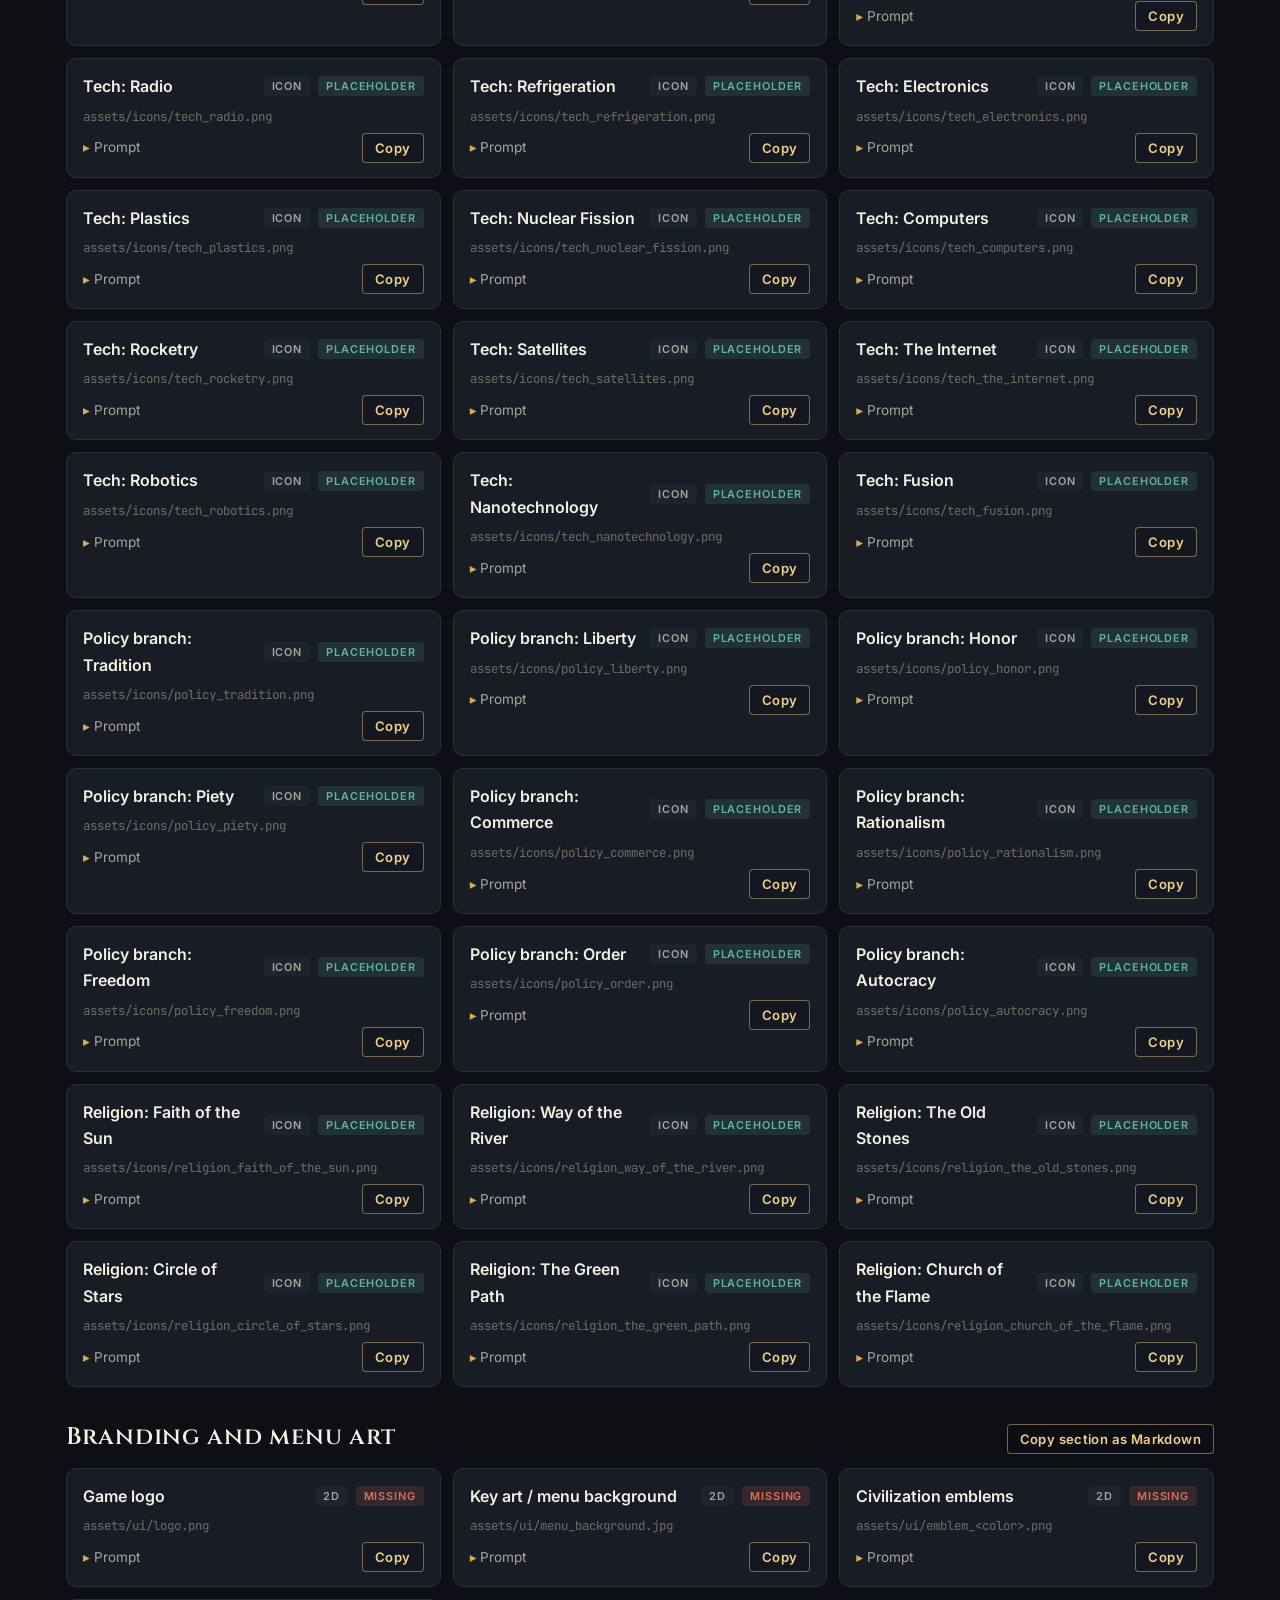
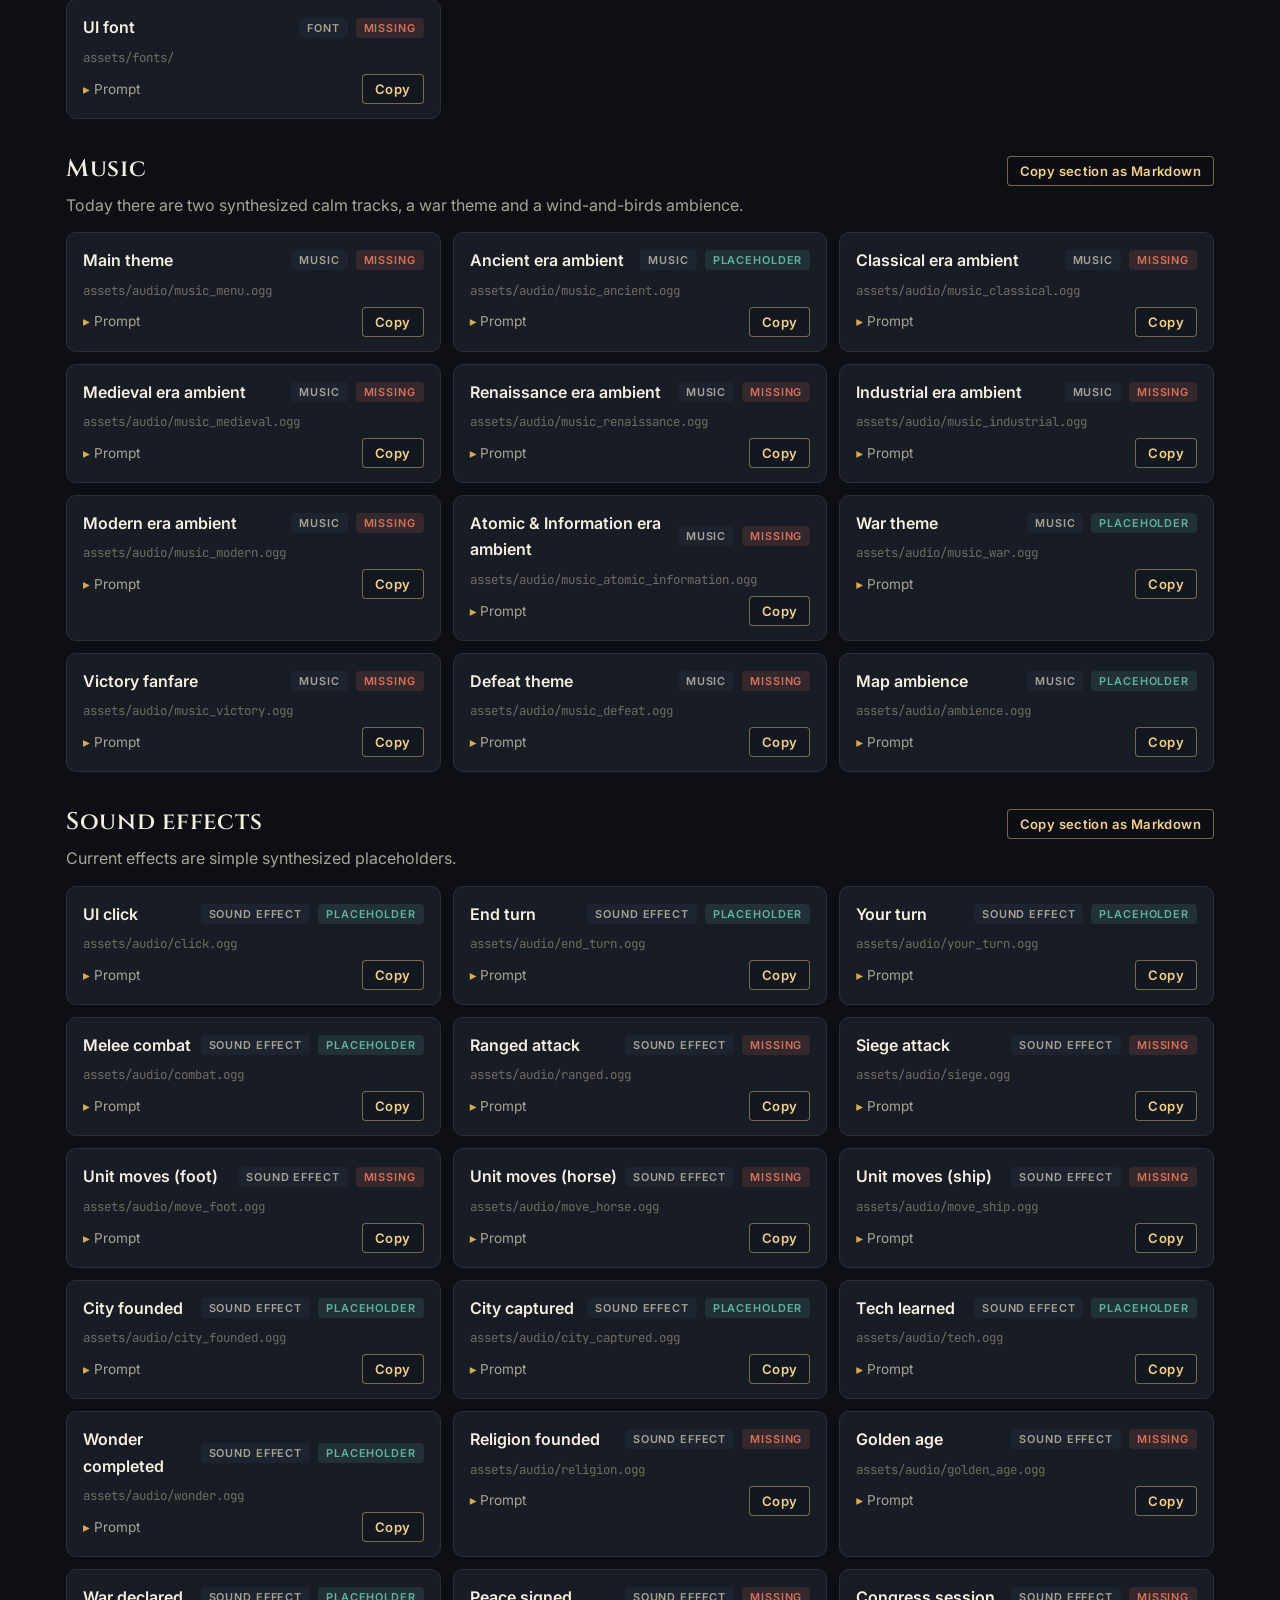
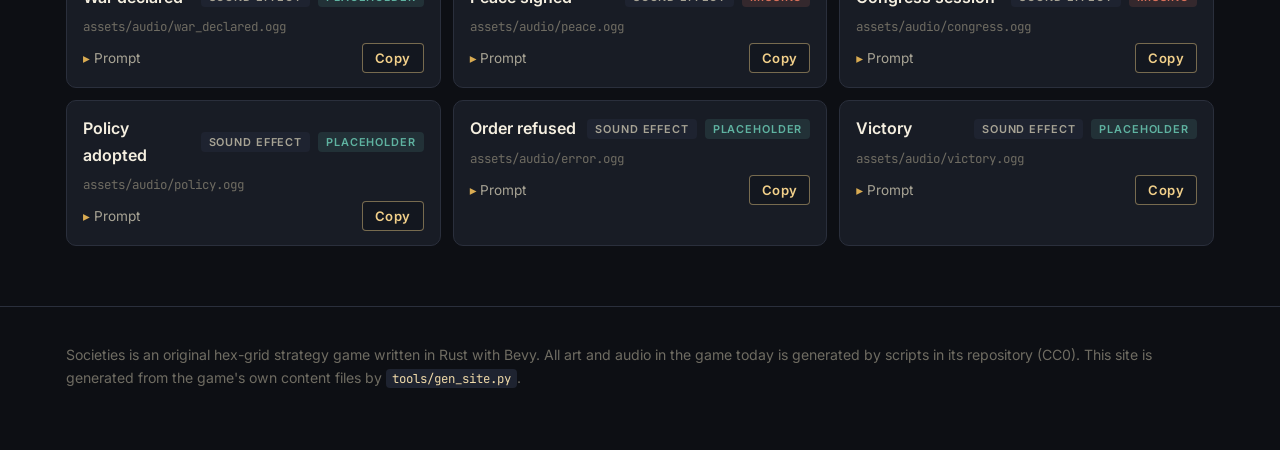
==== commit 202ded23: "Assets list: new music, ambience and sounds Co-Authored-By: Claude Opus 5.5 (1M context) <noreply@an" ====
--- a/assets.html
+++ b/assets.html
@@ -16,8 +16,8 @@
 <header class="bar"><nav><a class="brand" href="index.html"><svg viewBox="0 0 32 32" aria-hidden="true"><path d="M16 2 28 9v14l-12 7L4 23V9z" fill="none" stroke="#d9ab52" stroke-width="2"/><path d="M16 9l6 3.5v7L16 23l-6-3.5v-7z" fill="#d9ab52"/></svg>SOCIETIES</a><a class="link" href="index.html">Home</a><a class="link" href="manual.html">Manual</a><a class="link here" href="assets.html">Assets wanted</a></nav></header>
 <header class="page-head"><div class="wrap"><p class="eyebrow">Contribute</p><h1>Art &amp; audio wanted</h1>
 <p>Everything Societies looks and sounds like today is generated by scripts: simple low-poly models, flat-colored
-terrain, synthesized sounds. Here is every asset that would make it a real game. There are 208 items, and
-32 of them don't exist at all yet. Each comes with a prompt ready to paste into an image, 3D, music or sound
+terrain, synthesized sounds. Here is every asset that would make it a real game. There are 210 items, and
+29 of them don't exist at all yet. Each comes with a prompt ready to paste into an image, 3D, music or sound
 generator, or to hand to an artist.</p>
 <div class="cta" style="margin-top:22px"><button class="btn primary" data-copy="md_all">Copy the whole list (Markdown)</button>
 <a class="btn ghost" href="ASSETS.md">Download ASSETS.md</a></div>
@@ -794,6 +794,10 @@
 
 Compose a somber 30-second defeat theme for a strategy game. Original, no vocals, 48 kHz stereo OGG.
 
+### Map ambience (Music) — `assets/audio/ambience.ogg`
+
+Record or synthesize a quiet 40-60 second seamless loop of wind in grass with occasional distant birds, to play under a strategy game&#x27;s map. No melody. 48 kHz stereo OGG, seamless loop.
+
 ## Sound effects
 
 ### UI click (Sound effect) — `assets/audio/click.ogg`
@@ -867,6 +871,10 @@
 ### Congress session (Sound effect) — `assets/audio/congress.ogg`
 
 Create a sound effect for a strategy game: &quot;Congress session&quot; — a gavel and murmuring crowd. Length 0.2–2 s, clean start and tail, no music bed unless stated, 48 kHz, OGG Vorbis, normalized to -14 LUFS. Original recording or synthesis.
+
+### Policy adopted (Sound effect) — `assets/audio/policy.ogg`
+
+Create a sound effect for a strategy game: &quot;Policy adopted&quot; — a soft two-note bell. Length 0.2–2 s, clean start and tail, no music bed unless stated, 48 kHz, OGG Vorbis, normalized to -14 LUFS. Original recording or synthesis.
 
 ### Order refused (Sound effect) — `assets/audio/error.ogg`
 
@@ -2513,7 +2521,7 @@
 <button class="btn ghost small" style="margin-left:auto" data-copy="p_font">Copy</button></div>
 </div></div></div><div class="group" id="music"><div class="group-head"><h2>Music</h2>
 <button class="btn ghost small" data-copy="md_music">Copy section as Markdown</button></div>
-<p>Today there is one synthesized ambient loop.</p>
+<p>Today there are two synthesized calm tracks, a war theme and a wind-and-birds ambience.</p>
 <textarea id="md_music" readonly hidden># Societies — Music
 
 ### Main theme (Music) — `assets/audio/music_menu.ogg`
@@ -2559,6 +2567,10 @@
 ### Defeat theme (Music) — `assets/audio/music_defeat.ogg`
 
 Compose a somber 30-second defeat theme for a strategy game. Original, no vocals, 48 kHz stereo OGG.
+
+### Map ambience (Music) — `assets/audio/ambience.ogg`
+
+Record or synthesize a quiet 40-60 second seamless loop of wind in grass with occasional distant birds, to play under a strategy game&#x27;s map. No melody. 48 kHz stereo OGG, seamless loop.
 </textarea>
 <div class="assets"><div class="asset" data-kind="music" data-status="todo">
 <div class="row"><span class="name">Main theme</span><span class="tag">Music</span><span class="tag todo">missing</span></div>
@@ -2600,8 +2612,8 @@
 <div class="path">assets/audio/music_atomic_information.ogg</div>
 <div class="row"><details><summary>Prompt</summary><div class="prompt" id="p_music_Atomic &amp; Information">Compose a calm 3–4 minute ambient track for the Atomic &amp; Information era of a civilization strategy game, using instruments and textures evocative of that period. Original composition, orchestral-folk instrumentation, no vocals, no resemblance to existing game soundtracks, mixed for background listening, seamless loop, 48 kHz stereo, OGG Vorbis.</div></details>
 <button class="btn ghost small" style="margin-left:auto" data-copy="p_music_Atomic &amp; Information">Copy</button></div>
-</div><div class="asset" data-kind="music" data-status="todo">
-<div class="row"><span class="name">War theme</span><span class="tag">Music</span><span class="tag todo">missing</span></div>
+</div><div class="asset" data-kind="music" data-status="placeholder">
+<div class="row"><span class="name">War theme</span><span class="tag">Music</span><span class="tag placeholder">placeholder</span></div>
 <div class="path">assets/audio/music_war.ogg</div>
 <div class="row"><details><summary>Prompt</summary><div class="prompt" id="p_music_war">Compose a tense 2-minute war theme with drums and low brass for a strategy game. Original composition, orchestral-folk instrumentation, no vocals, no resemblance to existing game soundtracks, mixed for background listening, seamless loop, 48 kHz stereo, OGG Vorbis.</div></details>
 <button class="btn ghost small" style="margin-left:auto" data-copy="p_music_war">Copy</button></div>
@@ -2615,6 +2627,11 @@
 <div class="path">assets/audio/music_defeat.ogg</div>
 <div class="row"><details><summary>Prompt</summary><div class="prompt" id="p_music_defeat">Compose a somber 30-second defeat theme for a strategy game. Original, no vocals, 48 kHz stereo OGG.</div></details>
 <button class="btn ghost small" style="margin-left:auto" data-copy="p_music_defeat">Copy</button></div>
+</div><div class="asset" data-kind="music" data-status="placeholder">
+<div class="row"><span class="name">Map ambience</span><span class="tag">Music</span><span class="tag placeholder">placeholder</span></div>
+<div class="path">assets/audio/ambience.ogg</div>
+<div class="row"><details><summary>Prompt</summary><div class="prompt" id="p_ambience">Record or synthesize a quiet 40-60 second seamless loop of wind in grass with occasional distant birds, to play under a strategy game&#x27;s map. No melody. 48 kHz stereo OGG, seamless loop.</div></details>
+<button class="btn ghost small" style="margin-left:auto" data-copy="p_ambience">Copy</button></div>
 </div></div></div><div class="group" id="sfx"><div class="group-head"><h2>Sound effects</h2>
 <button class="btn ghost small" data-copy="md_sfx">Copy section as Markdown</button></div>
 <p>Current effects are simple synthesized placeholders.</p>
@@ -2691,6 +2708,10 @@
 ### Congress session (Sound effect) — `assets/audio/congress.ogg`
 
 Create a sound effect for a strategy game: &quot;Congress session&quot; — a gavel and murmuring crowd. Length 0.2–2 s, clean start and tail, no music bed unless stated, 48 kHz, OGG Vorbis, normalized to -14 LUFS. Original recording or synthesis.
+
+### Policy adopted (Sound effect) — `assets/audio/policy.ogg`
+
+Create a sound effect for a strategy game: &quot;Policy adopted&quot; — a soft two-note bell. Length 0.2–2 s, clean start and tail, no music bed unless stated, 48 kHz, OGG Vorbis, normalized to -14 LUFS. Original recording or synthesis.
 
 ### Order refused (Sound effect) — `assets/audio/error.ogg`
 
@@ -2750,8 +2771,8 @@
 <div class="path">assets/audio/city_founded.ogg</div>
 <div class="row"><details><summary>Prompt</summary><div class="prompt" id="p_sfx_city_founded">Create a sound effect for a strategy game: &quot;City founded&quot; — a short celebratory fanfare with a crowd cheer. Length 0.2–2 s, clean start and tail, no music bed unless stated, 48 kHz, OGG Vorbis, normalized to -14 LUFS. Original recording or synthesis.</div></details>
 <button class="btn ghost small" style="margin-left:auto" data-copy="p_sfx_city_founded">Copy</button></div>
-</div><div class="asset" data-kind="sound" data-status="todo">
-<div class="row"><span class="name">City captured</span><span class="tag">Sound effect</span><span class="tag todo">missing</span></div>
+</div><div class="asset" data-kind="sound" data-status="placeholder">
+<div class="row"><span class="name">City captured</span><span class="tag">Sound effect</span><span class="tag placeholder">placeholder</span></div>
 <div class="path">assets/audio/city_captured.ogg</div>
 <div class="row"><details><summary>Prompt</summary><div class="prompt" id="p_sfx_city_captured">Create a sound effect for a strategy game: &quot;City captured&quot; — a dramatic horn and crowd. Length 0.2–2 s, clean start and tail, no music bed unless stated, 48 kHz, OGG Vorbis, normalized to -14 LUFS. Original recording or synthesis.</div></details>
 <button class="btn ghost small" style="margin-left:auto" data-copy="p_sfx_city_captured">Copy</button></div>
@@ -2775,8 +2796,8 @@
 <div class="path">assets/audio/golden_age.ogg</div>
 <div class="row"><details><summary>Prompt</summary><div class="prompt" id="p_sfx_golden_age">Create a sound effect for a strategy game: &quot;Golden age&quot; — a warm brass flourish. Length 0.2–2 s, clean start and tail, no music bed unless stated, 48 kHz, OGG Vorbis, normalized to -14 LUFS. Original recording or synthesis.</div></details>
 <button class="btn ghost small" style="margin-left:auto" data-copy="p_sfx_golden_age">Copy</button></div>
-</div><div class="asset" data-kind="sound" data-status="todo">
-<div class="row"><span class="name">War declared</span><span class="tag">Sound effect</span><span class="tag todo">missing</span></div>
+</div><div class="asset" data-kind="sound" data-status="placeholder">
+<div class="row"><span class="name">War declared</span><span class="tag">Sound effect</span><span class="tag placeholder">placeholder</span></div>
 <div class="path">assets/audio/war_declared.ogg</div>
 <div class="row"><details><summary>Prompt</summary><div class="prompt" id="p_sfx_war_declared">Create a sound effect for a strategy game: &quot;War declared&quot; — a war drum hit and horn. Length 0.2–2 s, clean start and tail, no music bed unless stated, 48 kHz, OGG Vorbis, normalized to -14 LUFS. Original recording or synthesis.</div></details>
 <button class="btn ghost small" style="margin-left:auto" data-copy="p_sfx_war_declared">Copy</button></div>
@@ -2791,6 +2812,11 @@
 <div class="row"><details><summary>Prompt</summary><div class="prompt" id="p_sfx_congress">Create a sound effect for a strategy game: &quot;Congress session&quot; — a gavel and murmuring crowd. Length 0.2–2 s, clean start and tail, no music bed unless stated, 48 kHz, OGG Vorbis, normalized to -14 LUFS. Original recording or synthesis.</div></details>
 <button class="btn ghost small" style="margin-left:auto" data-copy="p_sfx_congress">Copy</button></div>
 </div><div class="asset" data-kind="sound" data-status="placeholder">
+<div class="row"><span class="name">Policy adopted</span><span class="tag">Sound effect</span><span class="tag placeholder">placeholder</span></div>
+<div class="path">assets/audio/policy.ogg</div>
+<div class="row"><details><summary>Prompt</summary><div class="prompt" id="p_sfx_policy">Create a sound effect for a strategy game: &quot;Policy adopted&quot; — a soft two-note bell. Length 0.2–2 s, clean start and tail, no music bed unless stated, 48 kHz, OGG Vorbis, normalized to -14 LUFS. Original recording or synthesis.</div></details>
+<button class="btn ghost small" style="margin-left:auto" data-copy="p_sfx_policy">Copy</button></div>
+</div><div class="asset" data-kind="sound" data-status="placeholder">
 <div class="row"><span class="name">Order refused</span><span class="tag">Sound effect</span><span class="tag placeholder">placeholder</span></div>
 <div class="path">assets/audio/error.ogg</div>
 <div class="row"><details><summary>Prompt</summary><div class="prompt" id="p_sfx_error">Create a sound effect for a strategy game: &quot;Order refused&quot; — a low soft buzz. Length 0.2–2 s, clean start and tail, no music bed unless stated, 48 kHz, OGG Vorbis, normalized to -14 LUFS. Original recording or synthesis.</div></details>
